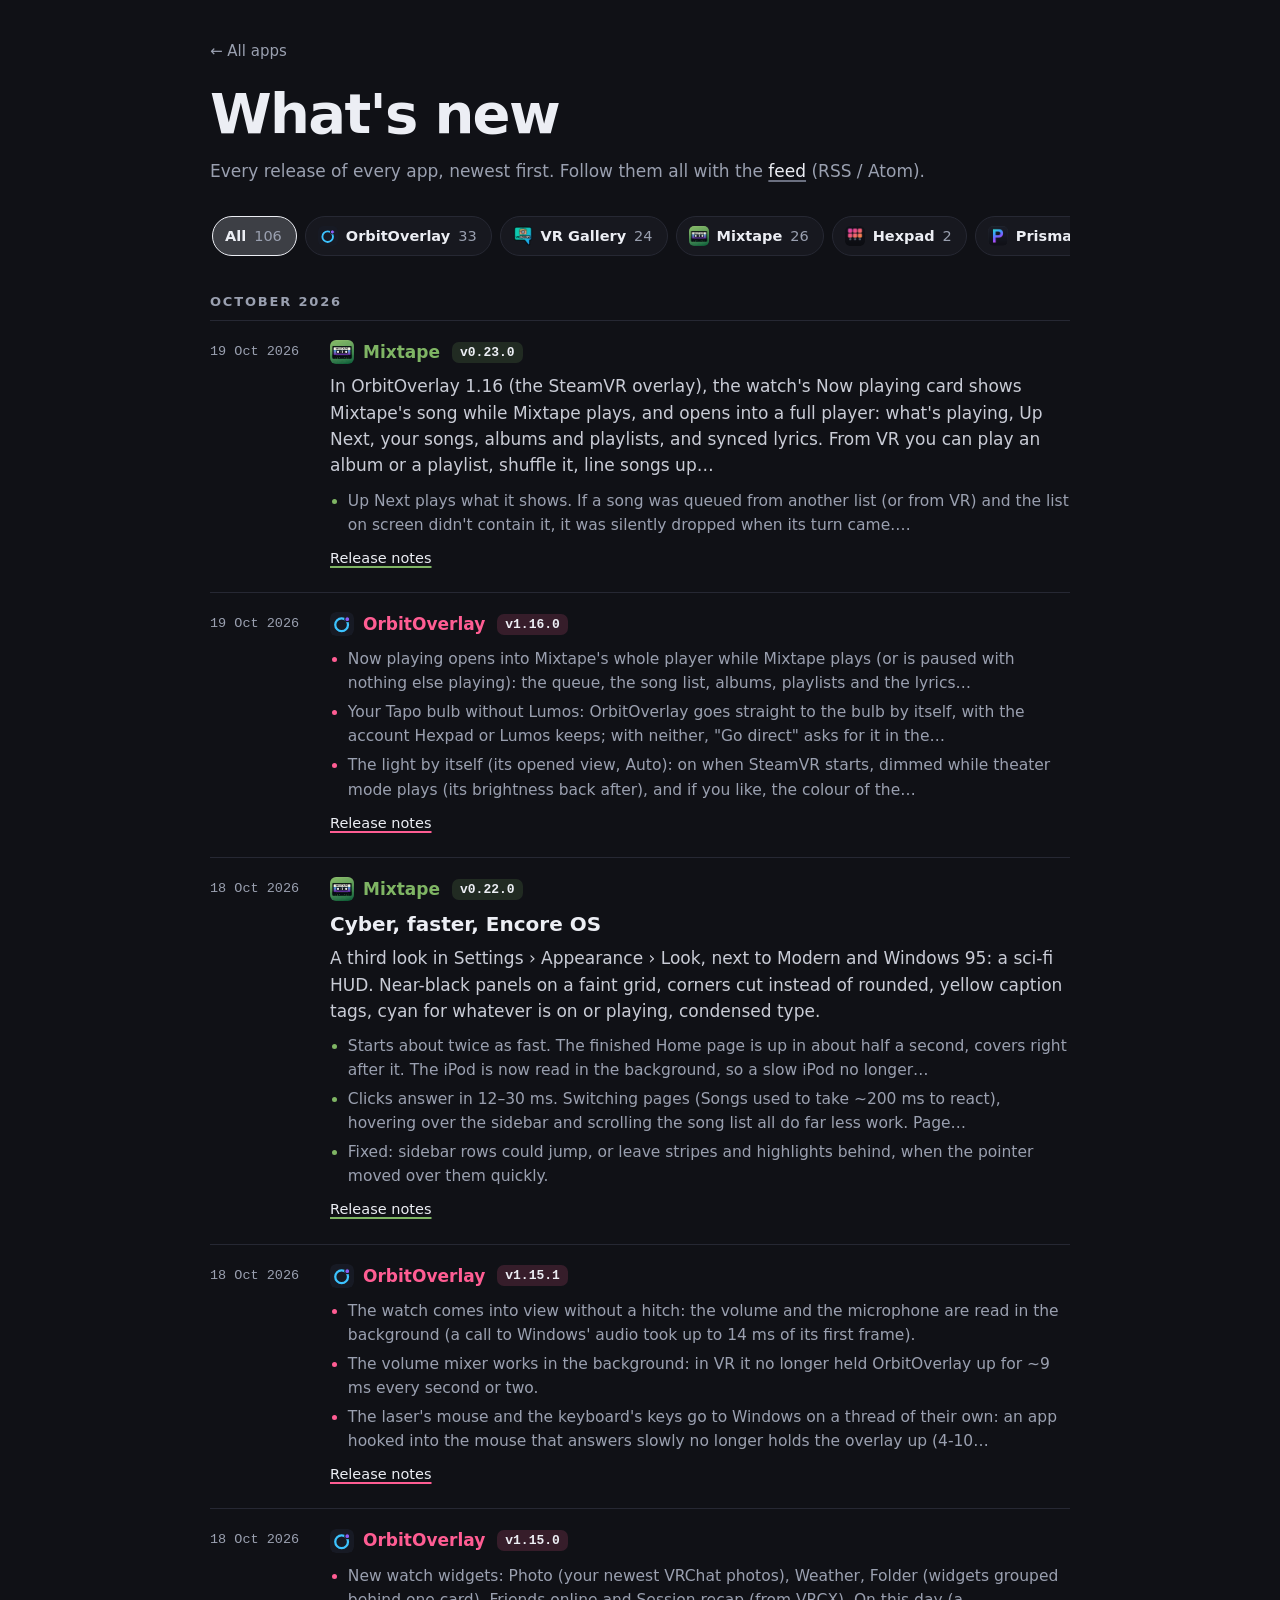
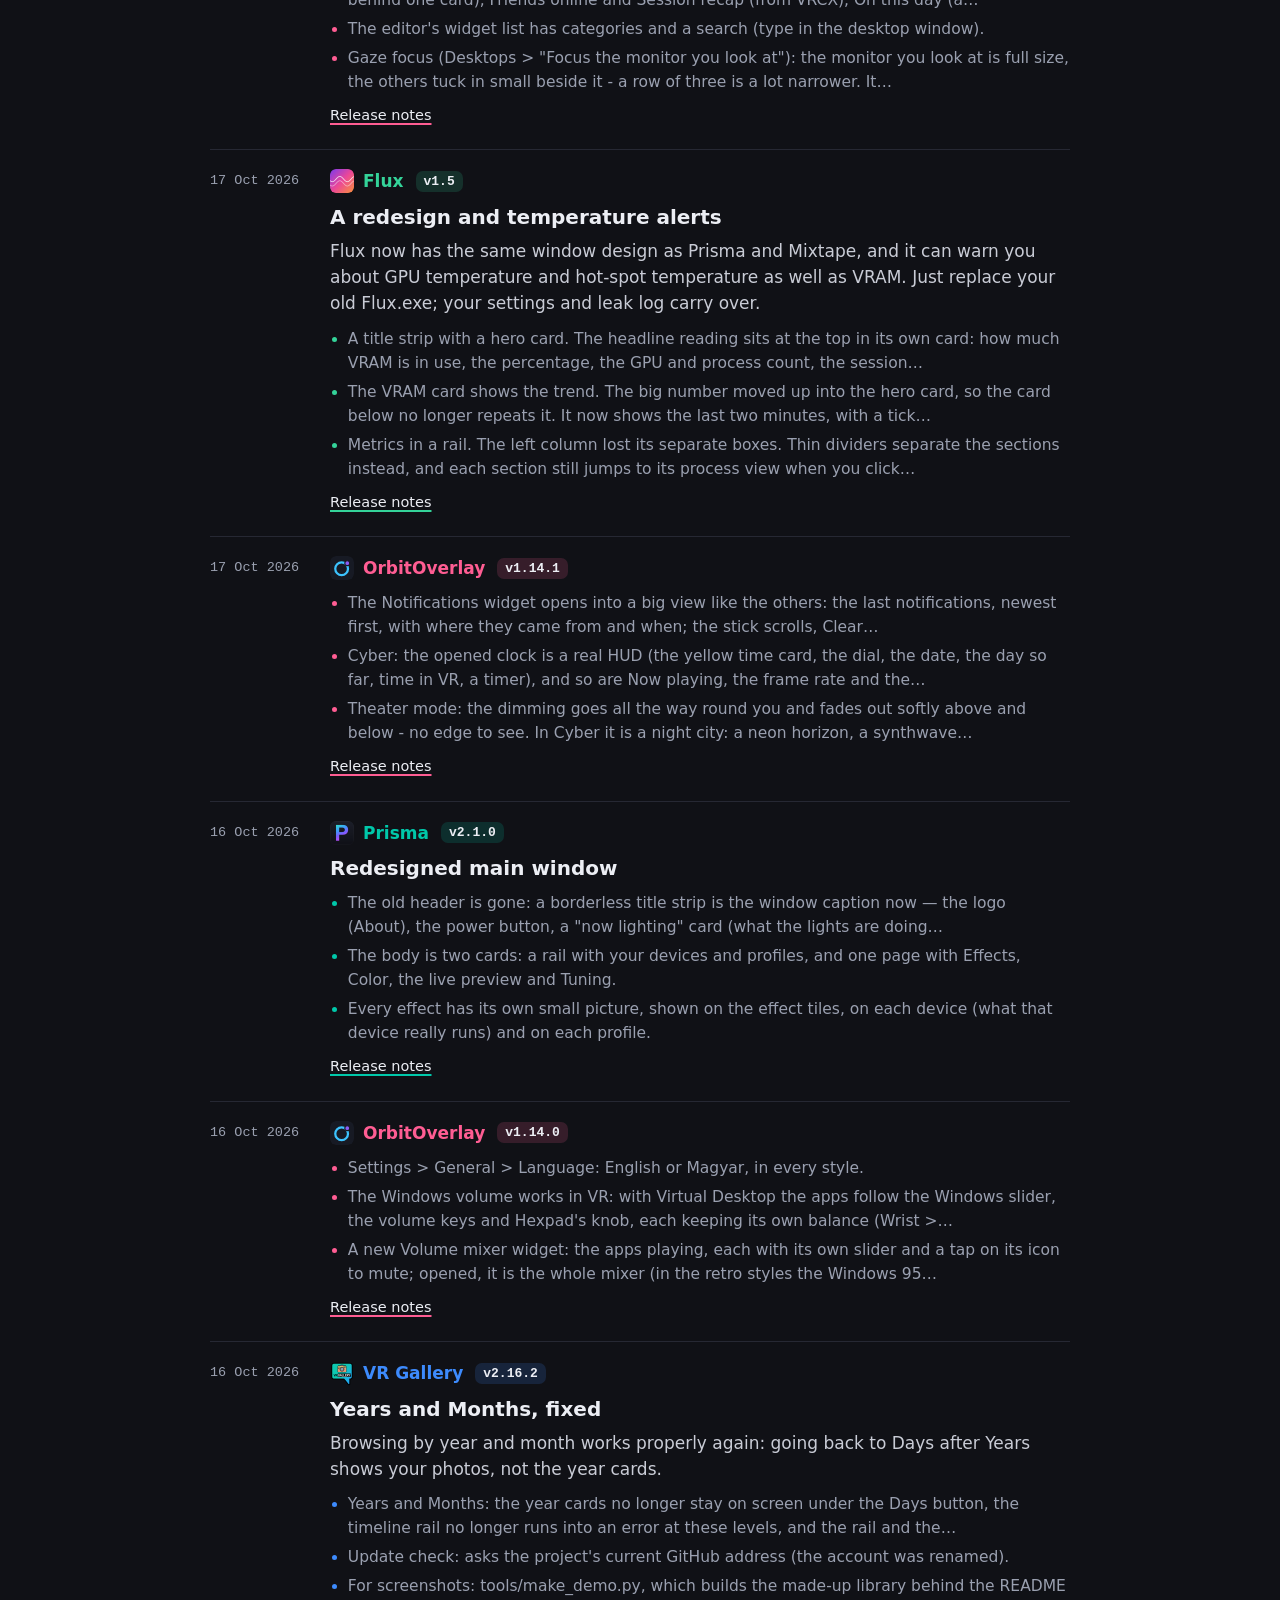
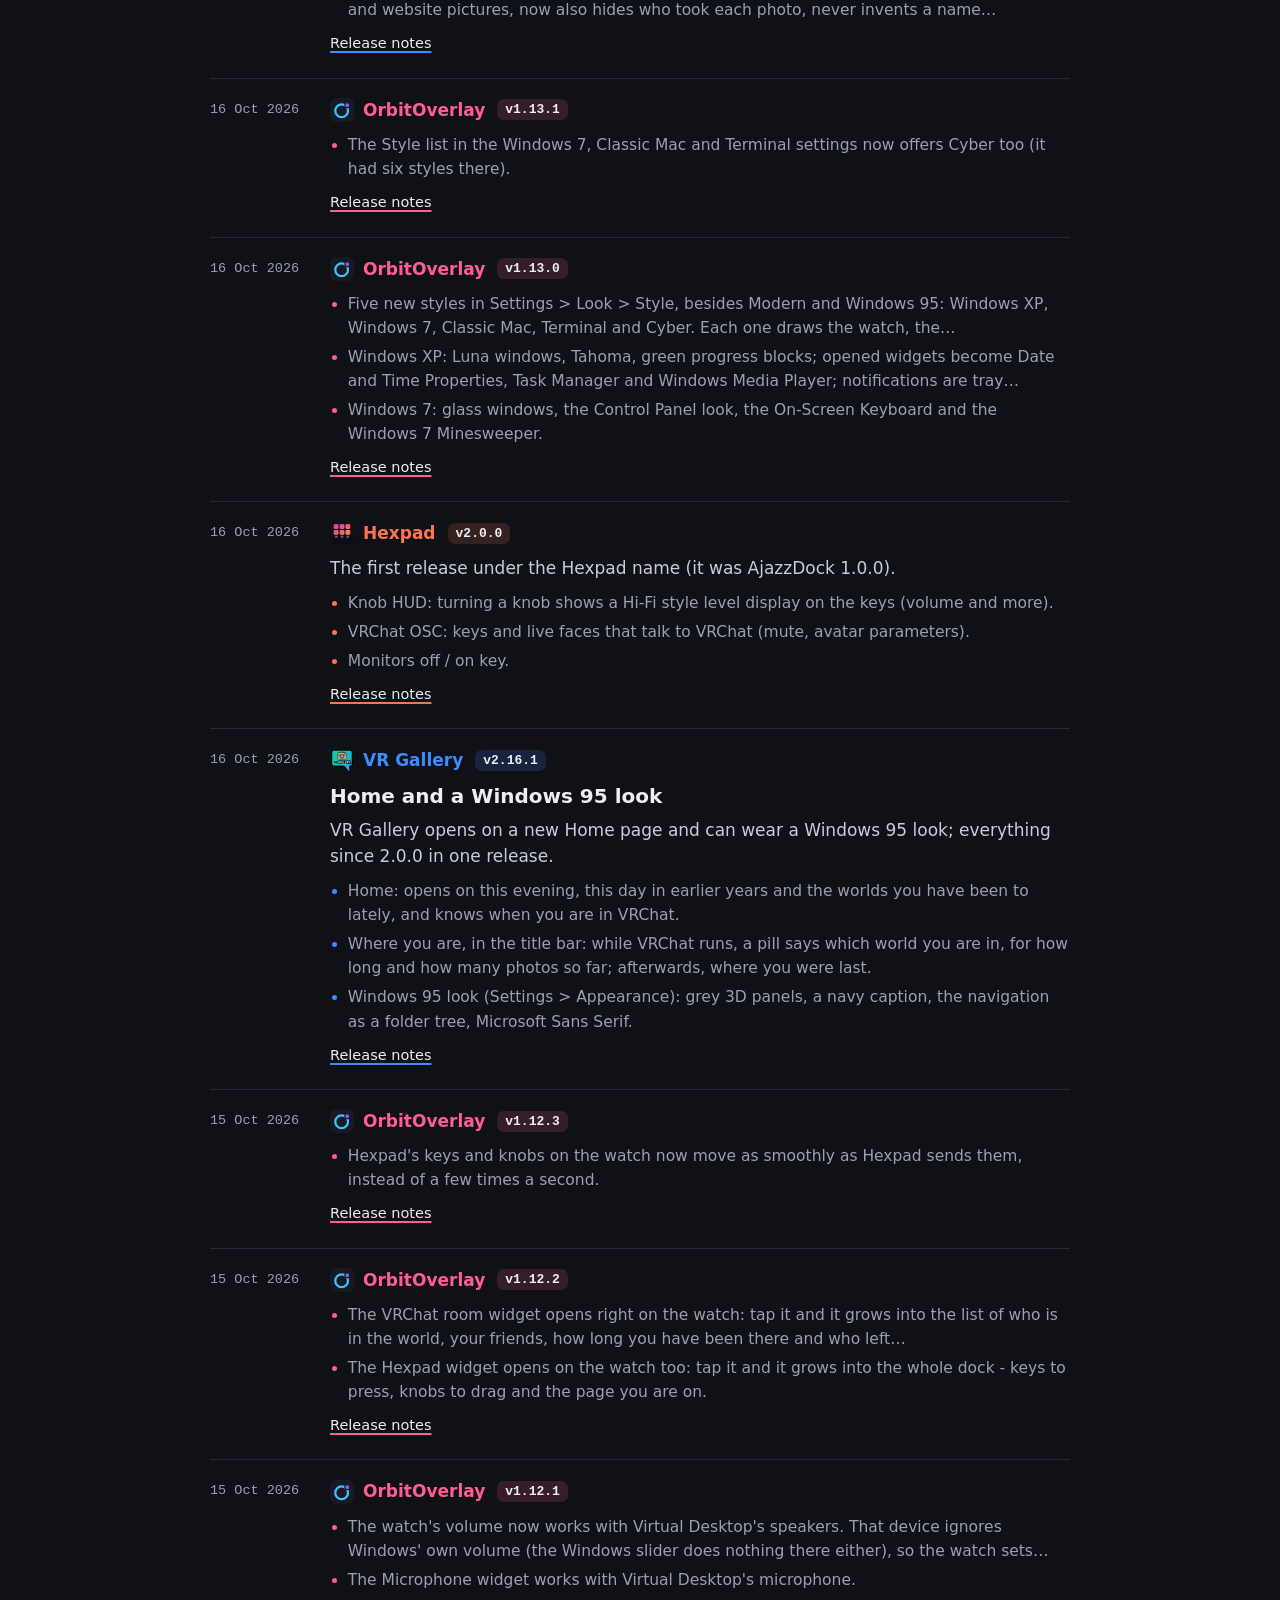
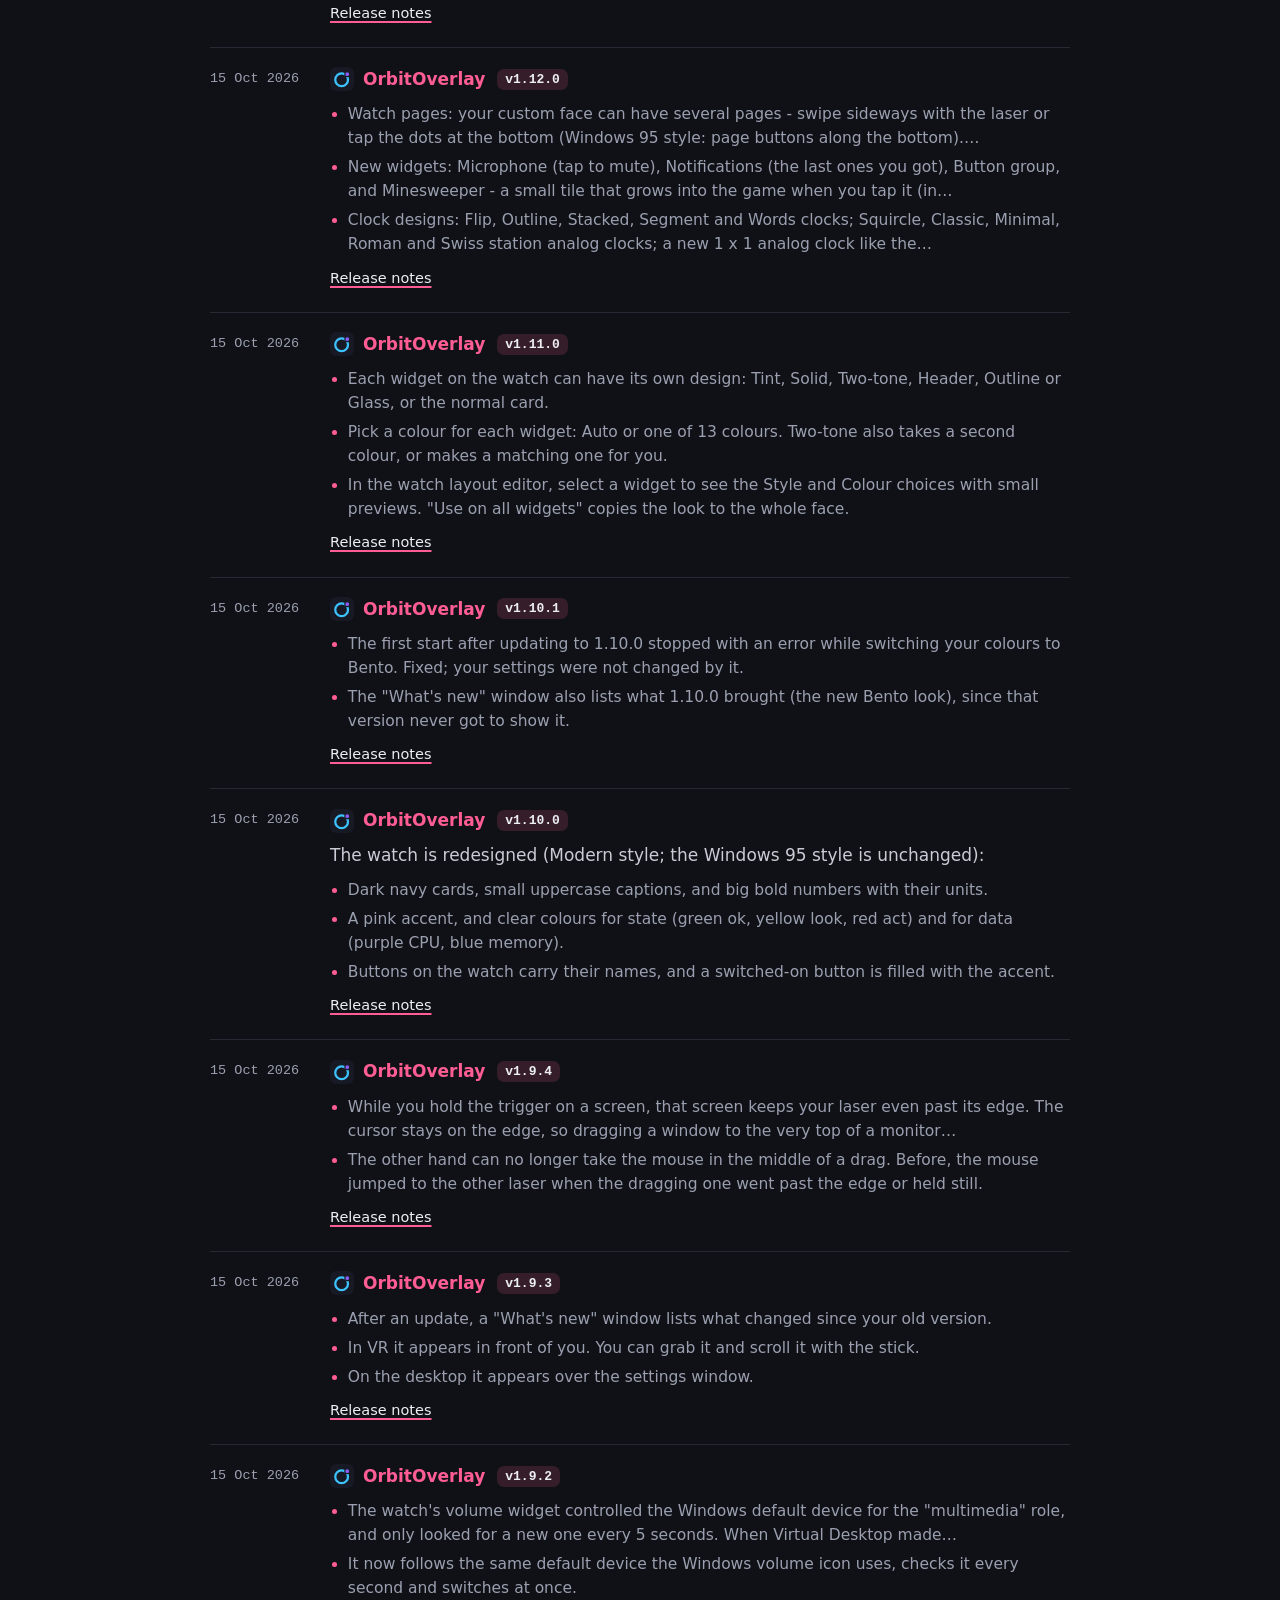
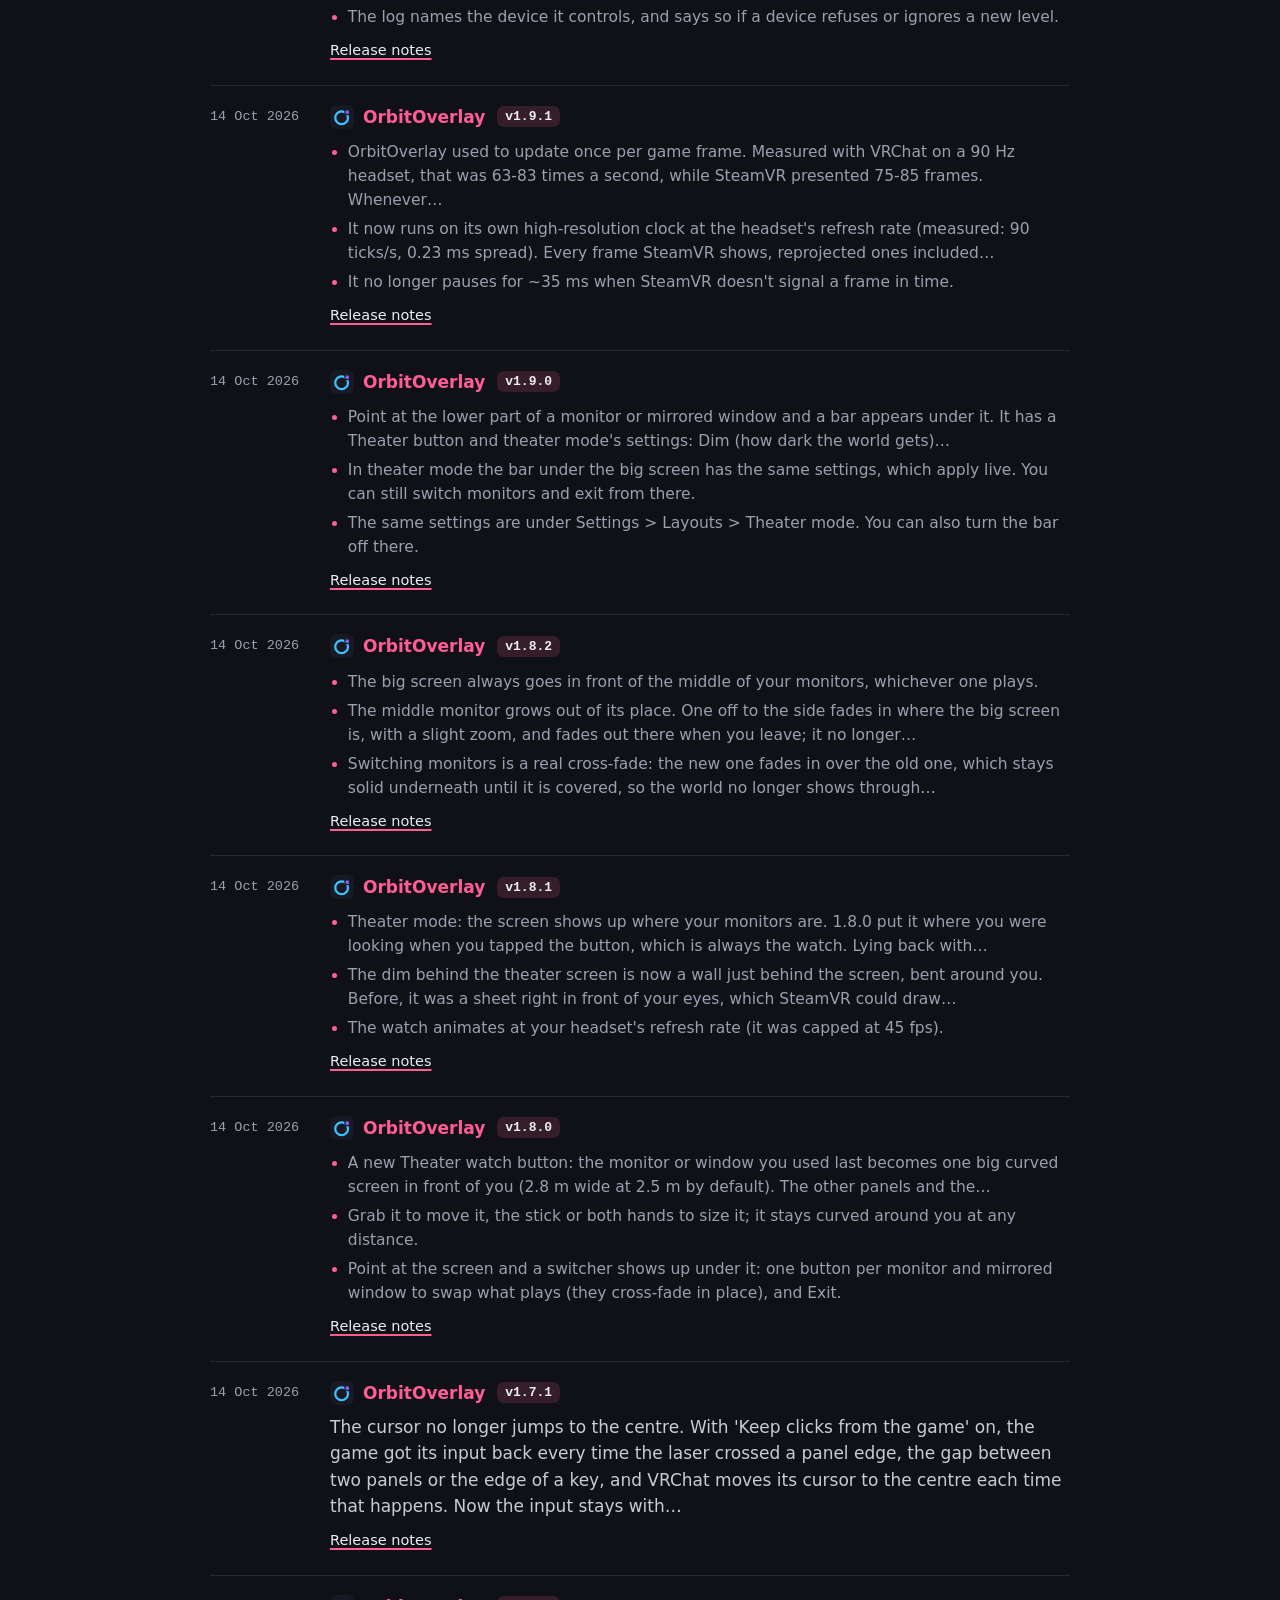
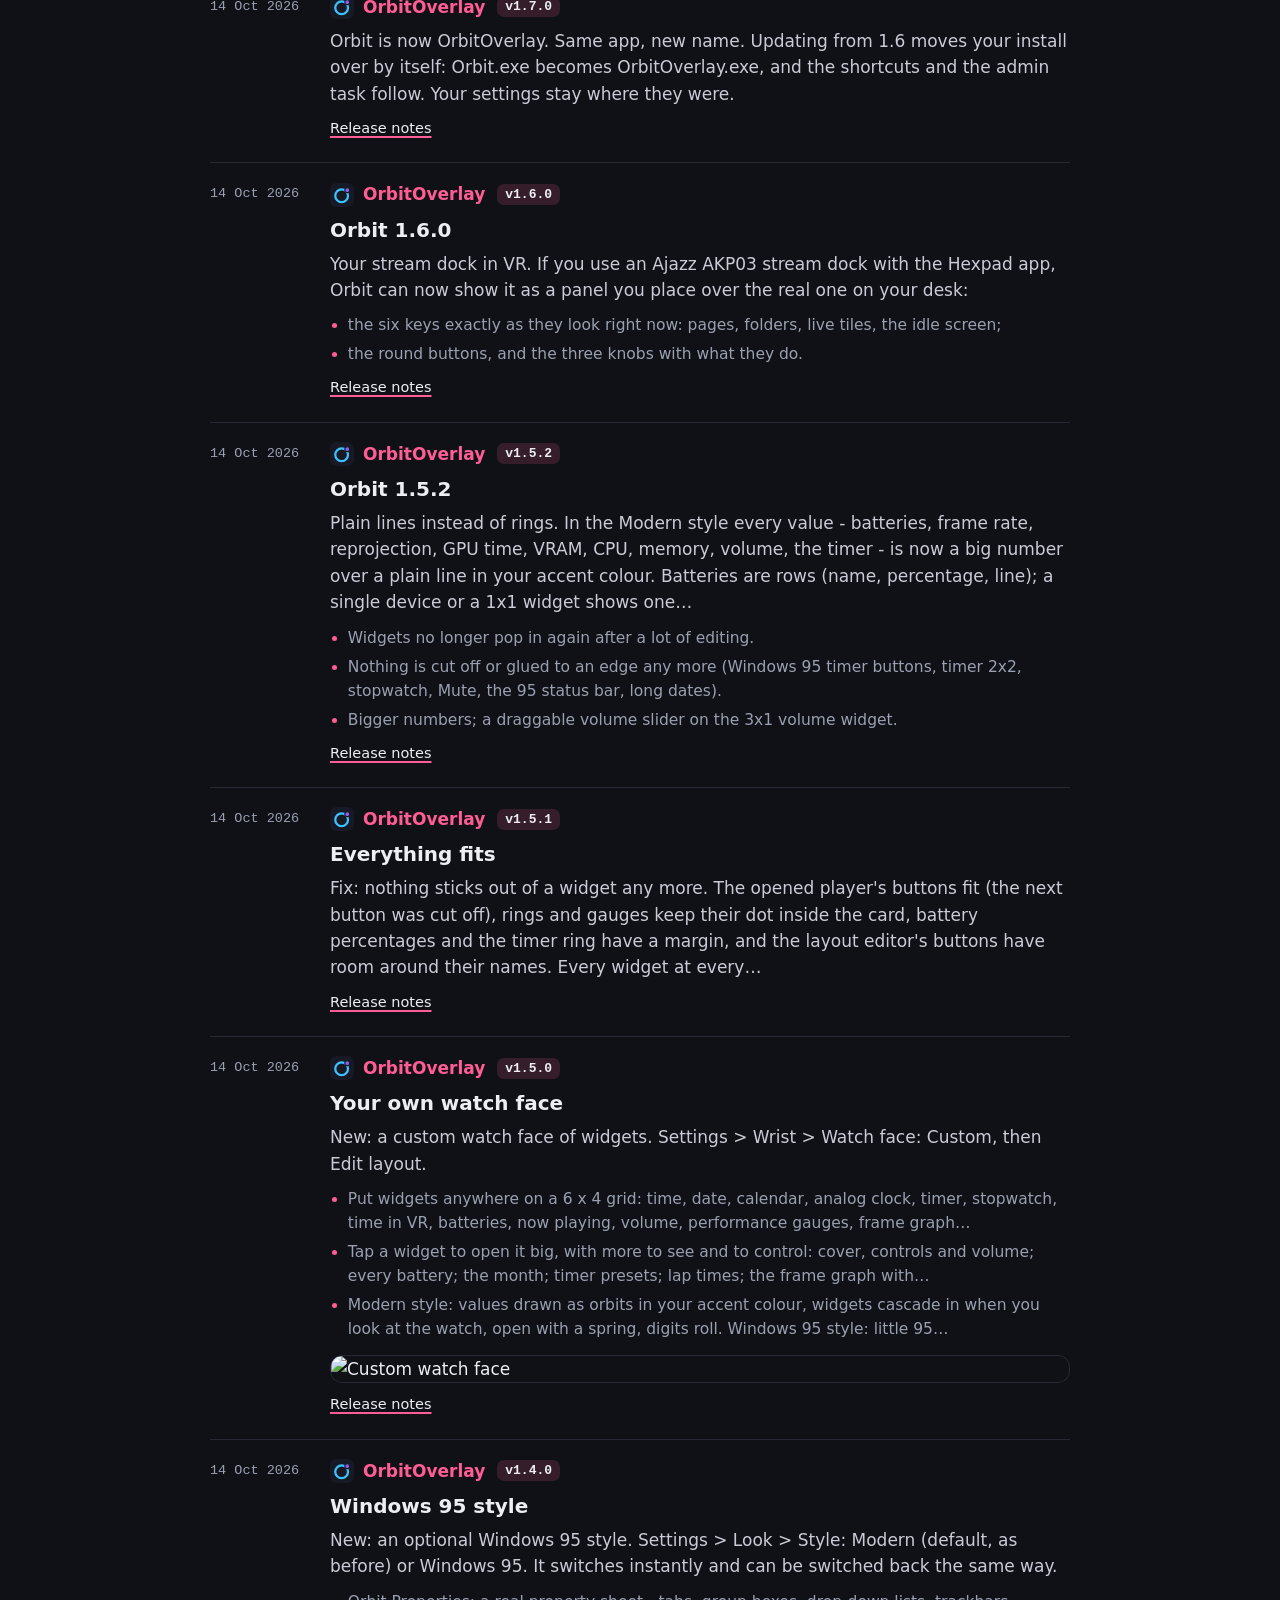
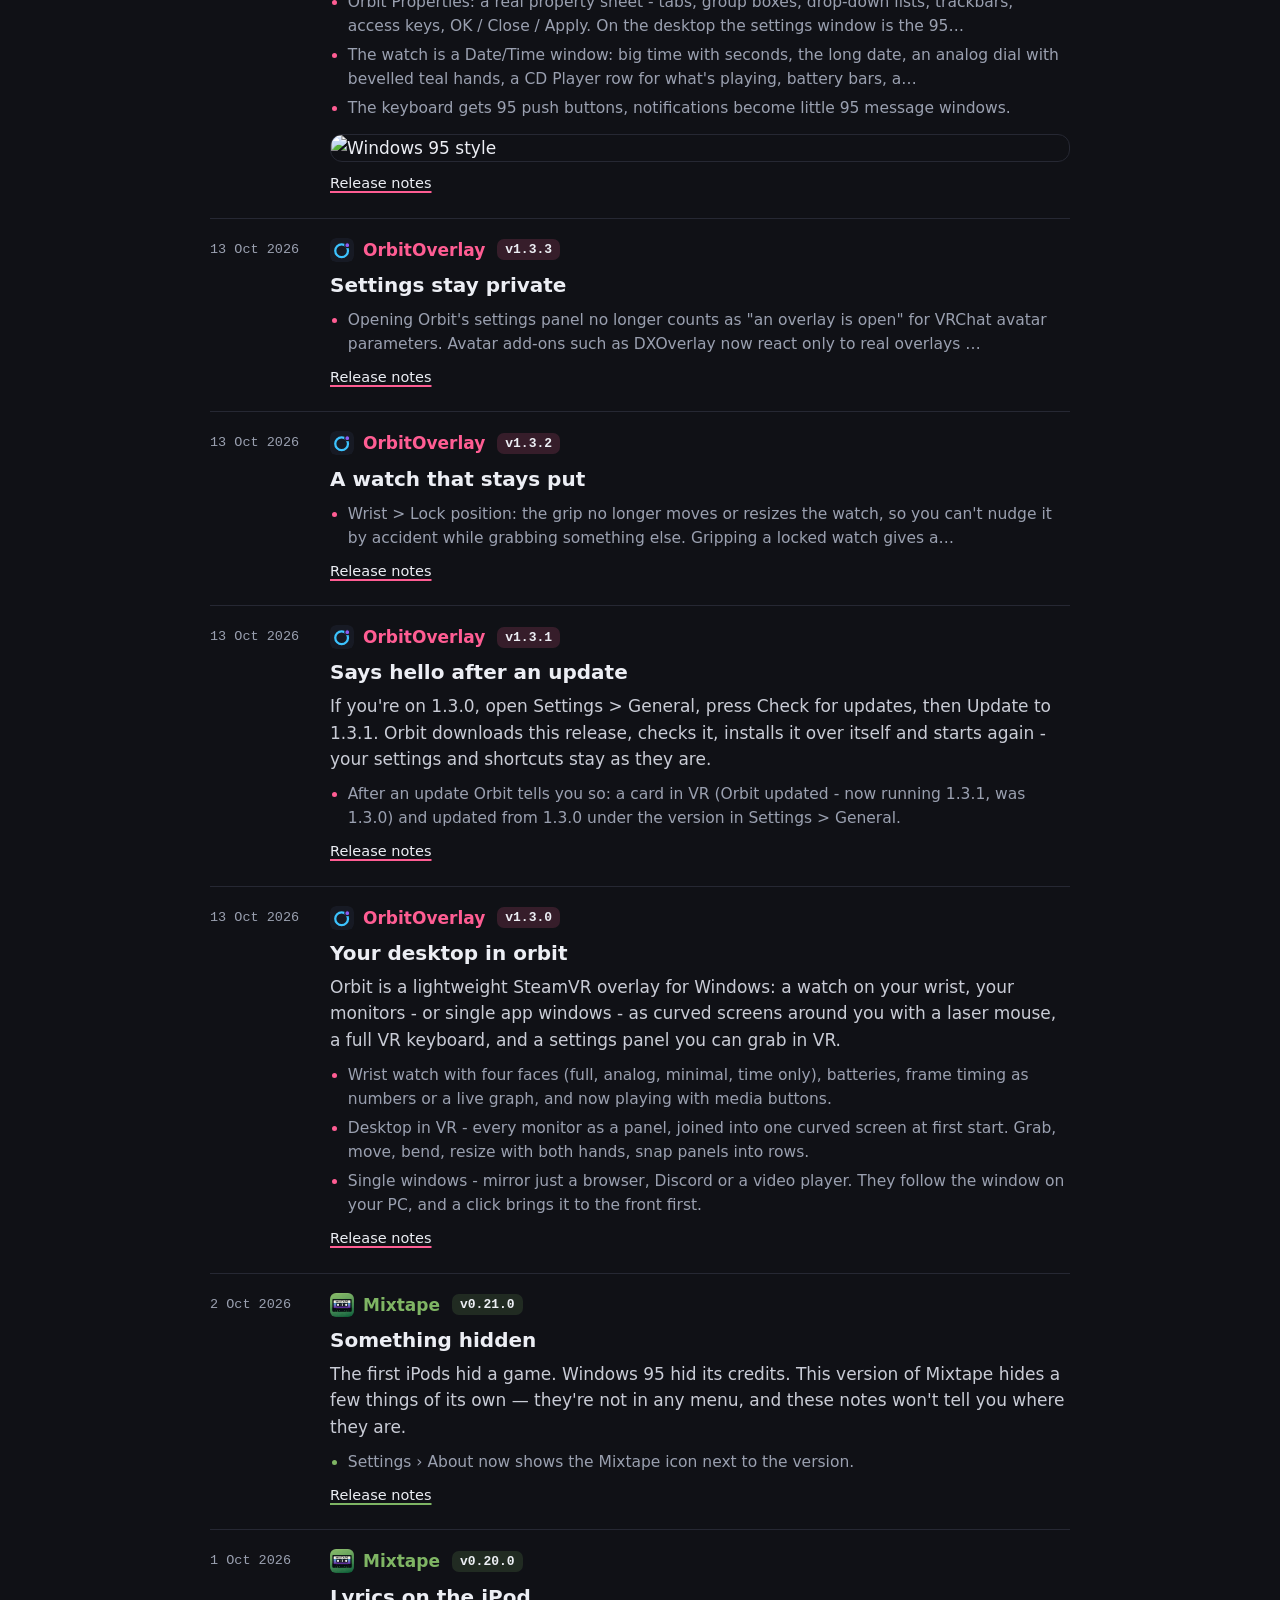
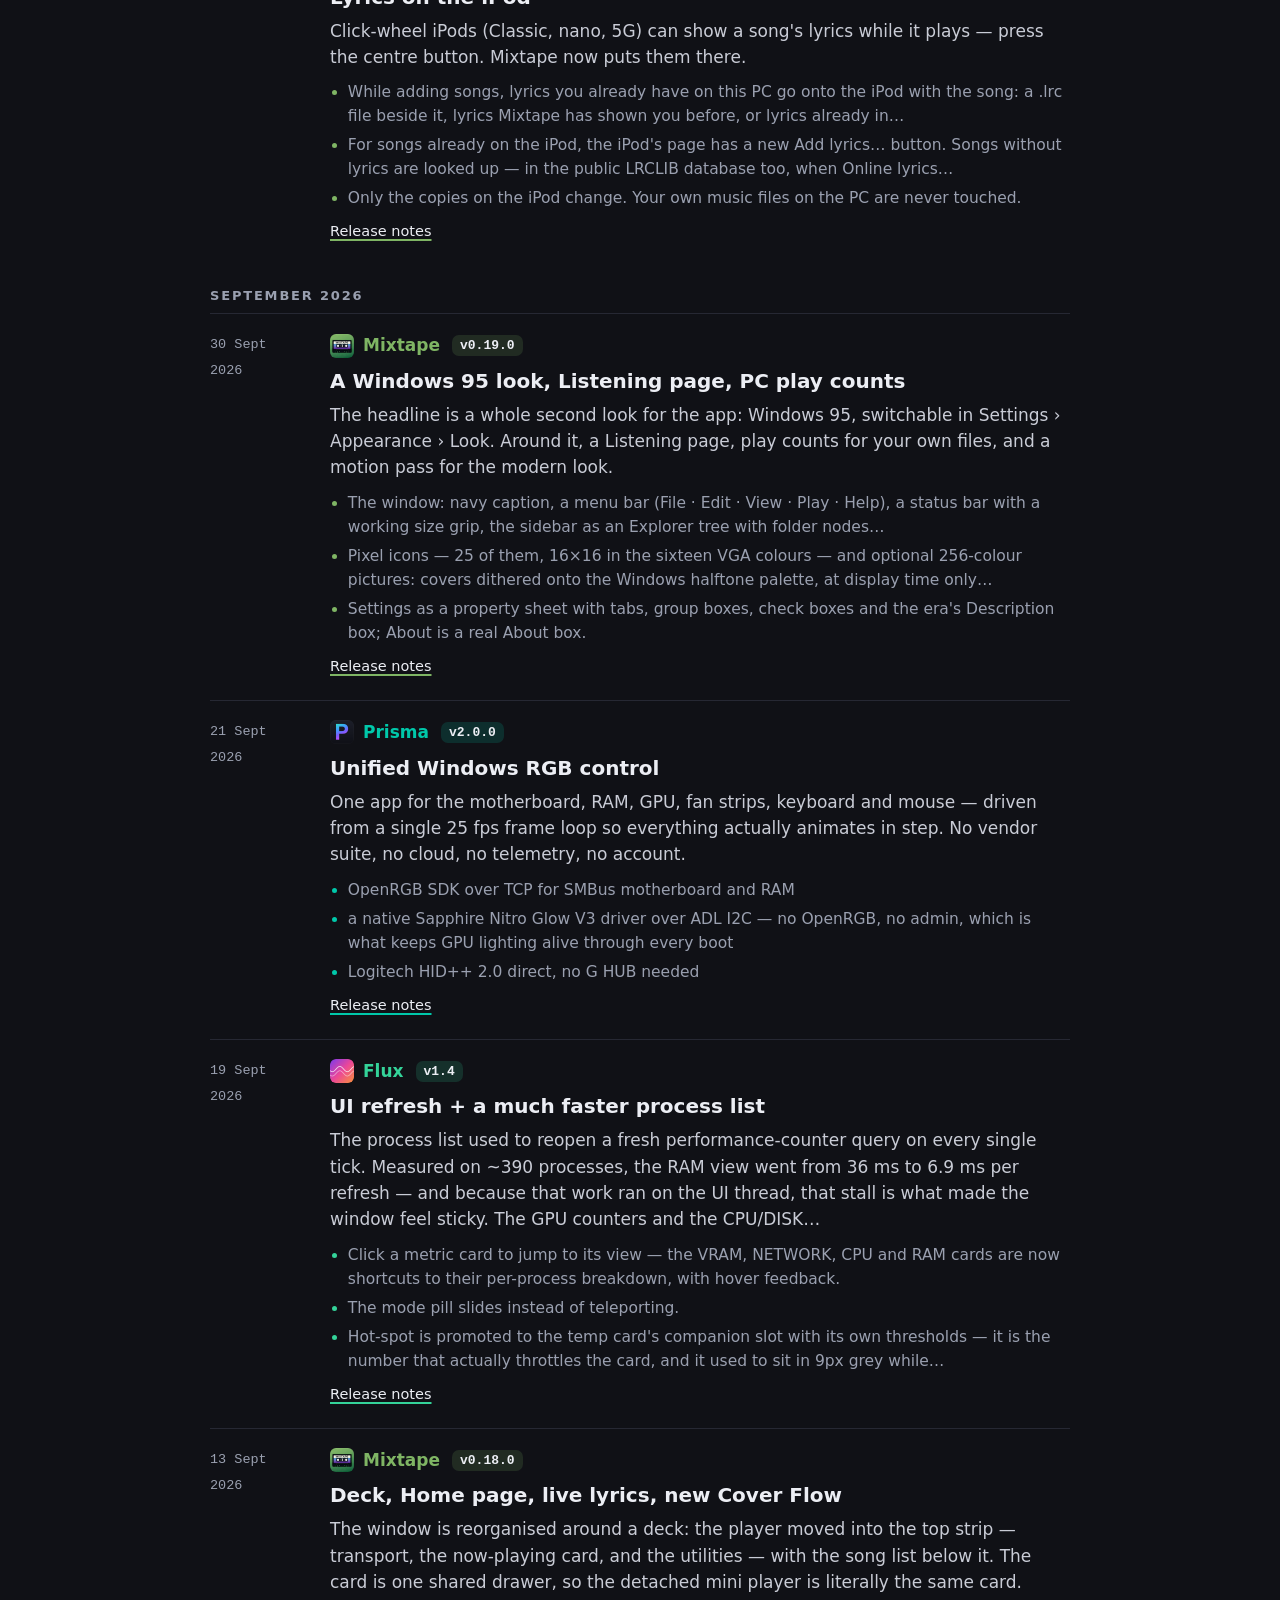
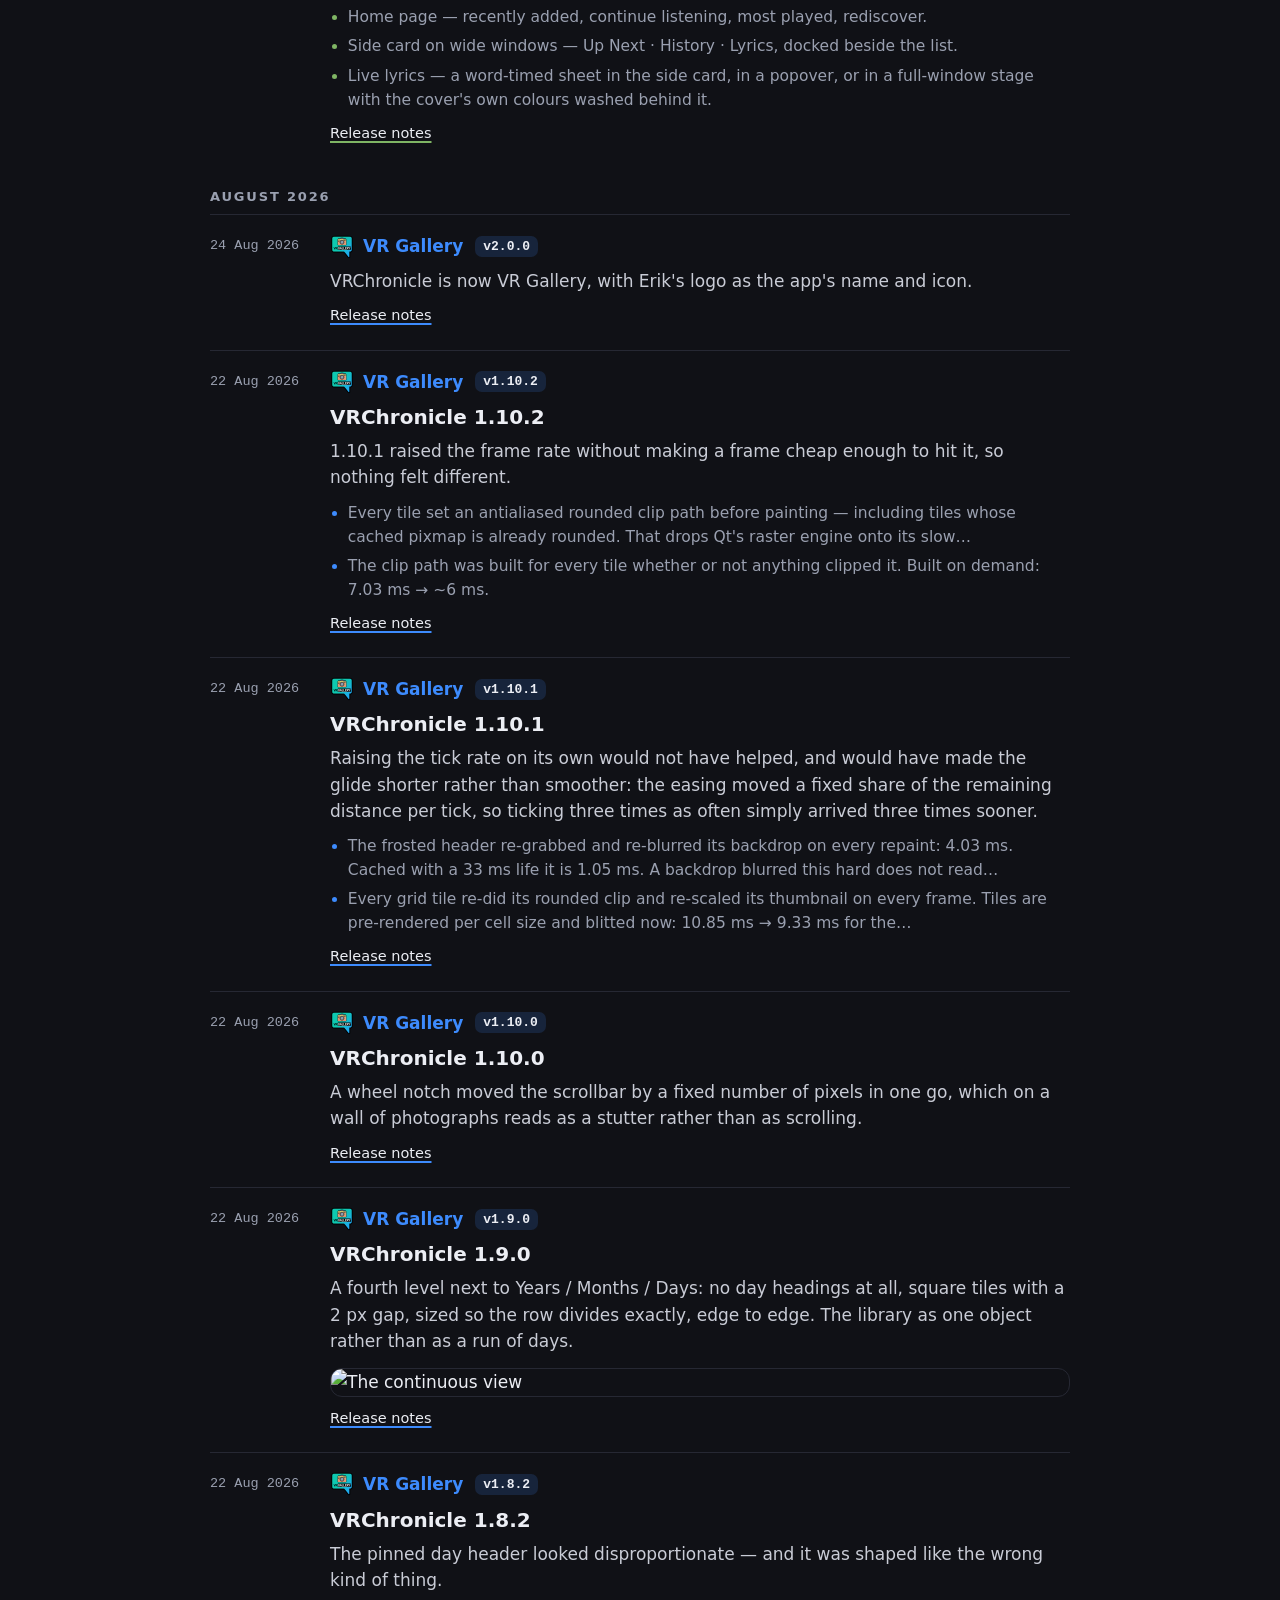
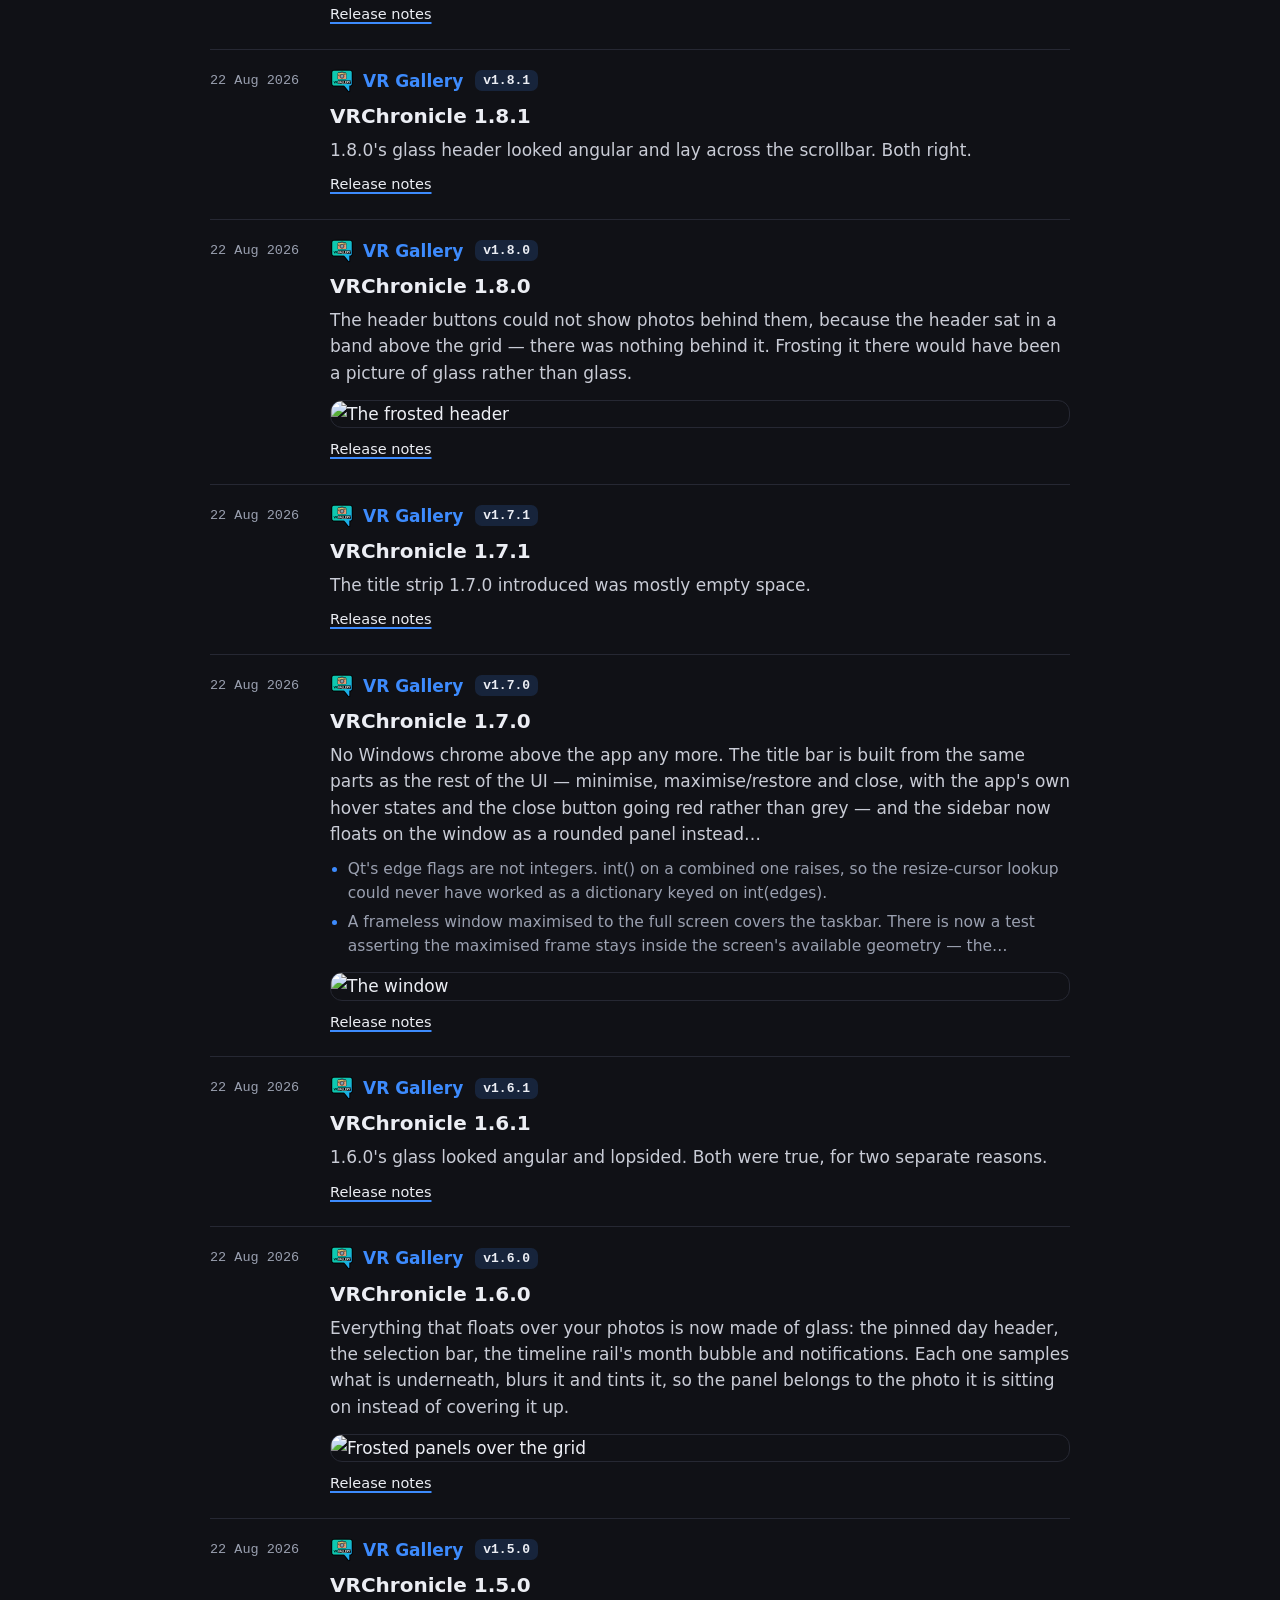
==== news.html @ a97c2e7c "What's new: the latest releases" ====
<!doctype html>
<html lang="en">
<head>
<meta charset="utf-8">
<meta name="viewport" content="width=device-width, initial-scale=1">
<title>What's new · Erik1028's apps</title>
<meta name="description" content="Every release of OrbitOverlay, VR Gallery, Mixtape, Hexpad, Prisma, Flux and Focal, newest first.">
<link rel="canonical" href="https://erik1028.github.io/news.html">
<link rel="alternate" type="application/atom+xml" title="Erik1028's apps: new releases" href="feed.xml">
<meta property="og:type" content="website">
<meta property="og:site_name" content="Erik1028">
<meta property="og:title" content="What's new in Erik1028's apps">
<meta property="og:description" content="Every release of every app, newest first.">
<meta property="og:image" content="https://erik1028.github.io/og.png">
<meta property="og:url" content="https://erik1028.github.io/news.html">
<meta name="twitter:card" content="summary_large_image">
<meta name="theme-color" content="#101116">
<link rel="icon" href="img/orbitoverlay.svg" type="image/svg+xml">
<style>
/* What's new: made by tools/news.py from the apps' GitHub releases (edit the template there, not this file).
   The hub's quiet page; each release in its own app's accent. */
:root{
  color-scheme:dark;
  --bg:#101116; --card:#17181f; --line:#262833; --text:#eceef4; --dim:#9aa0b0;
  --sans:"Segoe UI Variable Text","Segoe UI Variable","Segoe UI",system-ui,-apple-system,"Helvetica Neue",Arial,sans-serif;
  --display:"Segoe UI Variable Display","Segoe UI Variable","Segoe UI",system-ui,-apple-system,"Helvetica Neue",Arial,sans-serif;
  --mono:"Cascadia Mono",Consolas,ui-monospace,Menlo,monospace;
}
*{box-sizing:border-box}
[hidden]{display:none!important}
body{margin:0;background:var(--bg);color:var(--text);font-family:var(--sans);font-size:17px;line-height:1.55;-webkit-font-smoothing:antialiased}
main{max-width:900px;margin:0 auto;padding-block:40px 56px;padding-left:max(20px,env(safe-area-inset-left,0px));padding-right:max(20px,env(safe-area-inset-right,0px))}
a{color:var(--text);text-decoration:underline;text-decoration-color:var(--acc,#6b7080);text-decoration-thickness:2px;text-underline-offset:3px}
a:hover{color:var(--acc,#fff)}
a:focus-visible,button:focus-visible{outline:2px solid var(--acc,#fff);outline-offset:3px;border-radius:6px}
.crumb{font-size:15px}
.crumb a{color:var(--dim);text-decoration:none}
.crumb a:hover{color:var(--text)}
h1{font-family:var(--display);font-size:clamp(36px,5vw,56px);line-height:1.05;letter-spacing:-0.03em;margin:22px 0 0}
.by{color:var(--dim);margin:14px 0 0}
.chips{display:flex;gap:8px;margin:28px 0 8px;overflow-x:auto;padding:4px 2px 8px;scrollbar-width:thin}
.chips button{flex:none;display:inline-flex;align-items:center;gap:8px;font:600 14.5px/1 var(--sans);color:var(--text);background:var(--card);border:1px solid var(--line);
  border-radius:999px;padding:0 14px 0 12px;min-height:40px;cursor:pointer;transition:border-color .2s,background .2s}
.chips button img{width:20px;height:20px;border-radius:5px}
.chips button span{color:var(--dim);font-weight:500;font-variant-numeric:tabular-nums}
.chips button:hover{border-color:color-mix(in srgb,var(--acc,#fff) 50%,var(--line))}
.chips button[aria-pressed="true"]{background:color-mix(in srgb,var(--acc,#eceef4) 18%,var(--card));border-color:var(--acc,#eceef4)}
.month{position:sticky;top:0;z-index:2;margin:0;padding:22px 0 10px;background:var(--bg);font:700 13px/1.2 var(--sans);letter-spacing:.14em;text-transform:uppercase;color:var(--dim)}
.entry{display:grid;grid-template-columns:96px minmax(0,1fr);gap:4px 24px;padding:18px 0 22px;border-top:1px solid var(--line)}
.entry time{font:500 13.5px/1.9 var(--mono);color:var(--dim);font-variant-numeric:tabular-nums}
.body{min-width:0}
.hd{display:flex;flex-wrap:wrap;align-items:center;gap:8px 12px}
.hd a{display:inline-flex;align-items:center;gap:9px;font-weight:700;color:var(--acc);text-decoration:none}
.hd a:hover{text-decoration:underline}
.hd img{width:24px;height:24px;border-radius:6px}
.hd code{font:600 13px/1 var(--mono);padding:4px 8px;border-radius:7px;background:color-mix(in srgb,var(--acc) 16%,transparent);color:var(--text)}
.hd .pre{font-size:13px;color:var(--dim)}
.entry h3{font-family:var(--display);font-size:20px;line-height:1.25;margin:10px 0 0;text-wrap:balance}
.entry p{margin:8px 0 0;color:#c9ccd6}
.entry ul{margin:10px 0 0;padding-left:1.15em;color:var(--dim);font-size:15.5px;display:flex;flex-direction:column;gap:5px}
.entry li::marker{color:var(--acc)}
.pic{display:block;max-width:100%;max-height:320px;width:auto;height:auto;margin-top:14px;border-radius:12px;border:1px solid var(--line)}
.more{display:inline-block;margin-top:10px;font-size:14.5px}
@media (max-width:600px){.entry{grid-template-columns:1fr}.entry time{line-height:1.4}}
.none{color:var(--dim);padding:24px 0}
footer{margin-top:40px;padding-top:20px;border-top:1px solid var(--line);color:var(--dim);font-size:14.5px}
footer p{margin:0 0 8px}
footer a{color:var(--dim)}
@media (prefers-reduced-motion:reduce){.chips button{transition:none}}
</style>
</head>
<body>
<main>
<nav class="crumb"><a href="./">← All apps</a></nav>
<h1>What's new</h1>
<p class="by">Every release of every app, newest first. Follow them all with the <a href="feed.xml">feed</a> (RSS / Atom).</p>
<div class="chips" role="group" aria-label="Show the releases of">
<button type="button" aria-pressed="true" data-app="">All <span>106</span></button>
<button type="button" aria-pressed="false" data-app="OrbitOverlay" style="--acc:#ff5d93"><img src="img/orbitoverlay.svg" width="20" height="20" alt="">OrbitOverlay <span>33</span></button>
<button type="button" aria-pressed="false" data-app="VRGallery" style="--acc:#3d8bfd"><img src="img/vrgallery.png" width="20" height="20" alt="">VR Gallery <span>24</span></button>
<button type="button" aria-pressed="false" data-app="Mixtape" style="--acc:#7fb564"><img src="img/mixtape.png" width="20" height="20" alt="">Mixtape <span>26</span></button>
<button type="button" aria-pressed="false" data-app="ajazz-dock" style="--acc:#f8764f"><img src="img/hexpad.png" width="20" height="20" alt="">Hexpad <span>2</span></button>
<button type="button" aria-pressed="false" data-app="Prisma" style="--acc:#00c8aa"><img src="img/prisma.png" width="20" height="20" alt="">Prisma <span>2</span></button>
<button type="button" aria-pressed="false" data-app="Flux" style="--acc:#34d399"><img src="img/flux.png" width="20" height="20" alt="">Flux <span>7</span></button>
<button type="button" aria-pressed="false" data-app="focal" style="--acc:#4fd2f0"><img src="img/focal.png" width="20" height="20" alt="">Focal <span>12</span></button>
</div>
<div id="list">
<h2 class="month">October 2026</h2>
<article class="entry" data-app="Mixtape" style="--acc:#7fb564"><time datetime="2026-10-19">19 Oct 2026</time><div class="body"><div class="hd"><a href="Mixtape/"><img src="img/mixtape.png" width="24" height="24" alt="">Mixtape</a><code>v0.23.0</code></div><p>In OrbitOverlay 1.16 (the SteamVR overlay), the watch&#x27;s Now playing card shows Mixtape&#x27;s song while Mixtape plays, and opens into a full player: what&#x27;s playing, Up Next, your songs, albums and playlists, and synced lyrics. From VR you can play an album or a playlist, shuffle it, line songs up…</p><ul><li>Up Next plays what it shows. If a song was queued from another list (or from VR) and the list on screen didn&#x27;t contain it, it was silently dropped when its turn came.…</li></ul><a class="more" href="https://github.com/Erik1028/Mixtape/releases/tag/v0.23.0">Release notes</a></div></article>
<article class="entry" data-app="OrbitOverlay" style="--acc:#ff5d93"><time datetime="2026-10-19">19 Oct 2026</time><div class="body"><div class="hd"><a href="OrbitOverlay/"><img src="img/orbitoverlay.svg" width="24" height="24" alt="">OrbitOverlay</a><code>v1.16.0</code></div><ul><li>Now playing opens into Mixtape&#x27;s whole player while Mixtape plays (or is paused with nothing else playing): the queue, the song list, albums, playlists and the lyrics…</li><li>Your Tapo bulb without Lumos: OrbitOverlay goes straight to the bulb by itself, with the account Hexpad or Lumos keeps; with neither, &quot;Go direct&quot; asks for it in the…</li><li>The light by itself (its opened view, Auto): on when SteamVR starts, dimmed while theater mode plays (its brightness back after), and if you like, the colour of the…</li></ul><a class="more" href="https://github.com/Erik1028/OrbitOverlay/releases/tag/v1.16.0">Release notes</a></div></article>
<article class="entry" data-app="Mixtape" style="--acc:#7fb564"><time datetime="2026-10-18">18 Oct 2026</time><div class="body"><div class="hd"><a href="Mixtape/"><img src="img/mixtape.png" width="24" height="24" alt="">Mixtape</a><code>v0.22.0</code></div><h3>Cyber, faster, Encore OS</h3><p>A third look in Settings › Appearance › Look, next to Modern and Windows 95: a sci-fi HUD. Near-black panels on a faint grid, corners cut instead of rounded, yellow caption tags, cyan for whatever is on or playing, condensed type.</p><ul><li>Starts about twice as fast. The finished Home page is up in about half a second, covers right after it. The iPod is now read in the background, so a slow iPod no longer…</li><li>Clicks answer in 12–30 ms. Switching pages (Songs used to take ~200 ms to react), hovering over the sidebar and scrolling the song list all do far less work. Page…</li><li>Fixed: sidebar rows could jump, or leave stripes and highlights behind, when the pointer moved over them quickly.</li></ul><a class="more" href="https://github.com/Erik1028/Mixtape/releases/tag/v0.22.0">Release notes</a></div></article>
<article class="entry" data-app="OrbitOverlay" style="--acc:#ff5d93"><time datetime="2026-10-18">18 Oct 2026</time><div class="body"><div class="hd"><a href="OrbitOverlay/"><img src="img/orbitoverlay.svg" width="24" height="24" alt="">OrbitOverlay</a><code>v1.15.1</code></div><ul><li>The watch comes into view without a hitch: the volume and the microphone are read in the background (a call to Windows&#x27; audio took up to 14 ms of its first frame).</li><li>The volume mixer works in the background: in VR it no longer held OrbitOverlay up for ~9 ms every second or two.</li><li>The laser&#x27;s mouse and the keyboard&#x27;s keys go to Windows on a thread of their own: an app hooked into the mouse that answers slowly no longer holds the overlay up (4-10…</li></ul><a class="more" href="https://github.com/Erik1028/OrbitOverlay/releases/tag/v1.15.1">Release notes</a></div></article>
<article class="entry" data-app="OrbitOverlay" style="--acc:#ff5d93"><time datetime="2026-10-18">18 Oct 2026</time><div class="body"><div class="hd"><a href="OrbitOverlay/"><img src="img/orbitoverlay.svg" width="24" height="24" alt="">OrbitOverlay</a><code>v1.15.0</code></div><ul><li>New watch widgets: Photo (your newest VRChat photos), Weather, Folder (widgets grouped behind one card), Friends online and Session recap (from VRCX), On this day (a…</li><li>The editor&#x27;s widget list has categories and a search (type in the desktop window).</li><li>Gaze focus (Desktops &gt; &quot;Focus the monitor you look at&quot;): the monitor you look at is full size, the others tuck in small beside it - a row of three is a lot narrower. It…</li></ul><a class="more" href="https://github.com/Erik1028/OrbitOverlay/releases/tag/v1.15.0">Release notes</a></div></article>
<article class="entry" data-app="Flux" style="--acc:#34d399"><time datetime="2026-10-17">17 Oct 2026</time><div class="body"><div class="hd"><a href="Flux/"><img src="img/flux.png" width="24" height="24" alt="">Flux</a><code>v1.5</code></div><h3>A redesign and temperature alerts</h3><p>Flux now has the same window design as Prisma and Mixtape, and it can warn you about GPU temperature and hot-spot temperature as well as VRAM. Just replace your old Flux.exe; your settings and leak log carry over.</p><ul><li>A title strip with a hero card. The headline reading sits at the top in its own card: how much VRAM is in use, the percentage, the GPU and process count, the session…</li><li>The VRAM card shows the trend. The big number moved up into the hero card, so the card below no longer repeats it. It now shows the last two minutes, with a tick…</li><li>Metrics in a rail. The left column lost its separate boxes. Thin dividers separate the sections instead, and each section still jumps to its process view when you click…</li></ul><a class="more" href="https://github.com/Erik1028/Flux/releases/tag/v1.5">Release notes</a></div></article>
<article class="entry" data-app="OrbitOverlay" style="--acc:#ff5d93"><time datetime="2026-10-17">17 Oct 2026</time><div class="body"><div class="hd"><a href="OrbitOverlay/"><img src="img/orbitoverlay.svg" width="24" height="24" alt="">OrbitOverlay</a><code>v1.14.1</code></div><ul><li>The Notifications widget opens into a big view like the others: the last notifications, newest first, with where they came from and when; the stick scrolls, Clear…</li><li>Cyber: the opened clock is a real HUD (the yellow time card, the dial, the date, the day so far, time in VR, a timer), and so are Now playing, the frame rate and the…</li><li>Theater mode: the dimming goes all the way round you and fades out softly above and below - no edge to see. In Cyber it is a night city: a neon horizon, a synthwave…</li></ul><a class="more" href="https://github.com/Erik1028/OrbitOverlay/releases/tag/v1.14.1">Release notes</a></div></article>
<article class="entry" data-app="Prisma" style="--acc:#00c8aa"><time datetime="2026-10-16">16 Oct 2026</time><div class="body"><div class="hd"><a href="Prisma/"><img src="img/prisma.png" width="24" height="24" alt="">Prisma</a><code>v2.1.0</code></div><h3>Redesigned main window</h3><ul><li>The old header is gone: a borderless title strip is the window caption now — the logo (About), the power button, a &quot;now lighting&quot; card (what the lights are doing…</li><li>The body is two cards: a rail with your devices and profiles, and one page with Effects, Color, the live preview and Tuning.</li><li>Every effect has its own small picture, shown on the effect tiles, on each device (what that device really runs) and on each profile.</li></ul><a class="more" href="https://github.com/Erik1028/Prisma/releases/tag/v2.1.0">Release notes</a></div></article>
<article class="entry" data-app="OrbitOverlay" style="--acc:#ff5d93"><time datetime="2026-10-16">16 Oct 2026</time><div class="body"><div class="hd"><a href="OrbitOverlay/"><img src="img/orbitoverlay.svg" width="24" height="24" alt="">OrbitOverlay</a><code>v1.14.0</code></div><ul><li>Settings &gt; General &gt; Language: English or Magyar, in every style.</li><li>The Windows volume works in VR: with Virtual Desktop the apps follow the Windows slider, the volume keys and Hexpad&#x27;s knob, each keeping its own balance (Wrist &gt;…</li><li>A new Volume mixer widget: the apps playing, each with its own slider and a tap on its icon to mute; opened, it is the whole mixer (in the retro styles the Windows 95…</li></ul><a class="more" href="https://github.com/Erik1028/OrbitOverlay/releases/tag/v1.14.0">Release notes</a></div></article>
<article class="entry" data-app="VRGallery" style="--acc:#3d8bfd"><time datetime="2026-10-16">16 Oct 2026</time><div class="body"><div class="hd"><a href="VRGallery/"><img src="img/vrgallery.png" width="24" height="24" alt="">VR Gallery</a><code>v2.16.2</code></div><h3>Years and Months, fixed</h3><p>Browsing by year and month works properly again: going back to Days after Years shows your photos, not the year cards.</p><ul><li>Years and Months: the year cards no longer stay on screen under the Days button, the timeline rail no longer runs into an error at these levels, and the rail and the…</li><li>Update check: asks the project&#x27;s current GitHub address (the account was renamed).</li><li>For screenshots: tools/make_demo.py, which builds the made-up library behind the README and website pictures, now also hides who took each photo, never invents a name…</li></ul><a class="more" href="https://github.com/Erik1028/VRGallery/releases/tag/v2.16.2">Release notes</a></div></article>
<article class="entry" data-app="OrbitOverlay" style="--acc:#ff5d93"><time datetime="2026-10-16">16 Oct 2026</time><div class="body"><div class="hd"><a href="OrbitOverlay/"><img src="img/orbitoverlay.svg" width="24" height="24" alt="">OrbitOverlay</a><code>v1.13.1</code></div><ul><li>The Style list in the Windows 7, Classic Mac and Terminal settings now offers Cyber too (it had six styles there).</li></ul><a class="more" href="https://github.com/Erik1028/OrbitOverlay/releases/tag/v1.13.1">Release notes</a></div></article>
<article class="entry" data-app="OrbitOverlay" style="--acc:#ff5d93"><time datetime="2026-10-16">16 Oct 2026</time><div class="body"><div class="hd"><a href="OrbitOverlay/"><img src="img/orbitoverlay.svg" width="24" height="24" alt="">OrbitOverlay</a><code>v1.13.0</code></div><ul><li>Five new styles in Settings &gt; Look &gt; Style, besides Modern and Windows 95: Windows XP, Windows 7, Classic Mac, Terminal and Cyber. Each one draws the watch, the…</li><li>Windows XP: Luna windows, Tahoma, green progress blocks; opened widgets become Date and Time Properties, Task Manager and Windows Media Player; notifications are tray…</li><li>Windows 7: glass windows, the Control Panel look, the On-Screen Keyboard and the Windows 7 Minesweeper.</li></ul><a class="more" href="https://github.com/Erik1028/OrbitOverlay/releases/tag/v1.13.0">Release notes</a></div></article>
<article class="entry" data-app="ajazz-dock" style="--acc:#f8764f"><time datetime="2026-10-16">16 Oct 2026</time><div class="body"><div class="hd"><a href="ajazz-dock/"><img src="img/hexpad.png" width="24" height="24" alt="">Hexpad</a><code>v2.0.0</code></div><p>The first release under the Hexpad name (it was AjazzDock 1.0.0).</p><ul><li>Knob HUD: turning a knob shows a Hi-Fi style level display on the keys (volume and more).</li><li>VRChat OSC: keys and live faces that talk to VRChat (mute, avatar parameters).</li><li>Monitors off / on key.</li></ul><a class="more" href="https://github.com/Erik1028/ajazz-dock/releases/tag/v2.0.0">Release notes</a></div></article>
<article class="entry" data-app="VRGallery" style="--acc:#3d8bfd"><time datetime="2026-10-16">16 Oct 2026</time><div class="body"><div class="hd"><a href="VRGallery/"><img src="img/vrgallery.png" width="24" height="24" alt="">VR Gallery</a><code>v2.16.1</code></div><h3>Home and a Windows 95 look</h3><p>VR Gallery opens on a new Home page and can wear a Windows 95 look; everything since 2.0.0 in one release.</p><ul><li>Home: opens on this evening, this day in earlier years and the worlds you have been to lately, and knows when you are in VRChat.</li><li>Where you are, in the title bar: while VRChat runs, a pill says which world you are in, for how long and how many photos so far; afterwards, where you were last.</li><li>Windows 95 look (Settings &gt; Appearance): grey 3D panels, a navy caption, the navigation as a folder tree, Microsoft Sans Serif.</li></ul><a class="more" href="https://github.com/Erik1028/VRGallery/releases/tag/v2.16.1">Release notes</a></div></article>
<article class="entry" data-app="OrbitOverlay" style="--acc:#ff5d93"><time datetime="2026-10-15">15 Oct 2026</time><div class="body"><div class="hd"><a href="OrbitOverlay/"><img src="img/orbitoverlay.svg" width="24" height="24" alt="">OrbitOverlay</a><code>v1.12.3</code></div><ul><li>Hexpad&#x27;s keys and knobs on the watch now move as smoothly as Hexpad sends them, instead of a few times a second.</li></ul><a class="more" href="https://github.com/Erik1028/OrbitOverlay/releases/tag/v1.12.3">Release notes</a></div></article>
<article class="entry" data-app="OrbitOverlay" style="--acc:#ff5d93"><time datetime="2026-10-15">15 Oct 2026</time><div class="body"><div class="hd"><a href="OrbitOverlay/"><img src="img/orbitoverlay.svg" width="24" height="24" alt="">OrbitOverlay</a><code>v1.12.2</code></div><ul><li>The VRChat room widget opens right on the watch: tap it and it grows into the list of who is in the world, your friends, how long you have been there and who left…</li><li>The Hexpad widget opens on the watch too: tap it and it grows into the whole dock - keys to press, knobs to drag and the page you are on.</li></ul><a class="more" href="https://github.com/Erik1028/OrbitOverlay/releases/tag/v1.12.2">Release notes</a></div></article>
<article class="entry" data-app="OrbitOverlay" style="--acc:#ff5d93"><time datetime="2026-10-15">15 Oct 2026</time><div class="body"><div class="hd"><a href="OrbitOverlay/"><img src="img/orbitoverlay.svg" width="24" height="24" alt="">OrbitOverlay</a><code>v1.12.1</code></div><ul><li>The watch&#x27;s volume now works with Virtual Desktop&#x27;s speakers. That device ignores Windows&#x27; own volume (the Windows slider does nothing there either), so the watch sets…</li><li>The Microphone widget works with Virtual Desktop&#x27;s microphone.</li></ul><a class="more" href="https://github.com/Erik1028/OrbitOverlay/releases/tag/v1.12.1">Release notes</a></div></article>
<article class="entry" data-app="OrbitOverlay" style="--acc:#ff5d93"><time datetime="2026-10-15">15 Oct 2026</time><div class="body"><div class="hd"><a href="OrbitOverlay/"><img src="img/orbitoverlay.svg" width="24" height="24" alt="">OrbitOverlay</a><code>v1.12.0</code></div><ul><li>Watch pages: your custom face can have several pages - swipe sideways with the laser or tap the dots at the bottom (Windows 95 style: page buttons along the bottom).…</li><li>New widgets: Microphone (tap to mute), Notifications (the last ones you got), Button group, and Minesweeper - a small tile that grows into the game when you tap it (in…</li><li>Clock designs: Flip, Outline, Stacked, Segment and Words clocks; Squircle, Classic, Minimal, Roman and Swiss station analog clocks; a new 1 x 1 analog clock like the…</li></ul><a class="more" href="https://github.com/Erik1028/OrbitOverlay/releases/tag/v1.12.0">Release notes</a></div></article>
<article class="entry" data-app="OrbitOverlay" style="--acc:#ff5d93"><time datetime="2026-10-15">15 Oct 2026</time><div class="body"><div class="hd"><a href="OrbitOverlay/"><img src="img/orbitoverlay.svg" width="24" height="24" alt="">OrbitOverlay</a><code>v1.11.0</code></div><ul><li>Each widget on the watch can have its own design: Tint, Solid, Two-tone, Header, Outline or Glass, or the normal card.</li><li>Pick a colour for each widget: Auto or one of 13 colours. Two-tone also takes a second colour, or makes a matching one for you.</li><li>In the watch layout editor, select a widget to see the Style and Colour choices with small previews. &quot;Use on all widgets&quot; copies the look to the whole face.</li></ul><a class="more" href="https://github.com/Erik1028/OrbitOverlay/releases/tag/v1.11.0">Release notes</a></div></article>
<article class="entry" data-app="OrbitOverlay" style="--acc:#ff5d93"><time datetime="2026-10-15">15 Oct 2026</time><div class="body"><div class="hd"><a href="OrbitOverlay/"><img src="img/orbitoverlay.svg" width="24" height="24" alt="">OrbitOverlay</a><code>v1.10.1</code></div><ul><li>The first start after updating to 1.10.0 stopped with an error while switching your colours to Bento. Fixed; your settings were not changed by it.</li><li>The &quot;What&#x27;s new&quot; window also lists what 1.10.0 brought (the new Bento look), since that version never got to show it.</li></ul><a class="more" href="https://github.com/Erik1028/OrbitOverlay/releases/tag/v1.10.1">Release notes</a></div></article>
<article class="entry" data-app="OrbitOverlay" style="--acc:#ff5d93"><time datetime="2026-10-15">15 Oct 2026</time><div class="body"><div class="hd"><a href="OrbitOverlay/"><img src="img/orbitoverlay.svg" width="24" height="24" alt="">OrbitOverlay</a><code>v1.10.0</code></div><p>The watch is redesigned (Modern style; the Windows 95 style is unchanged):</p><ul><li>Dark navy cards, small uppercase captions, and big bold numbers with their units.</li><li>A pink accent, and clear colours for state (green ok, yellow look, red act) and for data (purple CPU, blue memory).</li><li>Buttons on the watch carry their names, and a switched-on button is filled with the accent.</li></ul><a class="more" href="https://github.com/Erik1028/OrbitOverlay/releases/tag/v1.10.0">Release notes</a></div></article>
<article class="entry" data-app="OrbitOverlay" style="--acc:#ff5d93"><time datetime="2026-10-15">15 Oct 2026</time><div class="body"><div class="hd"><a href="OrbitOverlay/"><img src="img/orbitoverlay.svg" width="24" height="24" alt="">OrbitOverlay</a><code>v1.9.4</code></div><ul><li>While you hold the trigger on a screen, that screen keeps your laser even past its edge. The cursor stays on the edge, so dragging a window to the very top of a monitor…</li><li>The other hand can no longer take the mouse in the middle of a drag. Before, the mouse jumped to the other laser when the dragging one went past the edge or held still.</li></ul><a class="more" href="https://github.com/Erik1028/OrbitOverlay/releases/tag/v1.9.4">Release notes</a></div></article>
<article class="entry" data-app="OrbitOverlay" style="--acc:#ff5d93"><time datetime="2026-10-15">15 Oct 2026</time><div class="body"><div class="hd"><a href="OrbitOverlay/"><img src="img/orbitoverlay.svg" width="24" height="24" alt="">OrbitOverlay</a><code>v1.9.3</code></div><ul><li>After an update, a &quot;What&#x27;s new&quot; window lists what changed since your old version.</li><li>In VR it appears in front of you. You can grab it and scroll it with the stick.</li><li>On the desktop it appears over the settings window.</li></ul><a class="more" href="https://github.com/Erik1028/OrbitOverlay/releases/tag/v1.9.3">Release notes</a></div></article>
<article class="entry" data-app="OrbitOverlay" style="--acc:#ff5d93"><time datetime="2026-10-15">15 Oct 2026</time><div class="body"><div class="hd"><a href="OrbitOverlay/"><img src="img/orbitoverlay.svg" width="24" height="24" alt="">OrbitOverlay</a><code>v1.9.2</code></div><ul><li>The watch&#x27;s volume widget controlled the Windows default device for the &quot;multimedia&quot; role, and only looked for a new one every 5 seconds. When Virtual Desktop made…</li><li>It now follows the same default device the Windows volume icon uses, checks it every second and switches at once.</li><li>The log names the device it controls, and says so if a device refuses or ignores a new level.</li></ul><a class="more" href="https://github.com/Erik1028/OrbitOverlay/releases/tag/v1.9.2">Release notes</a></div></article>
<article class="entry" data-app="OrbitOverlay" style="--acc:#ff5d93"><time datetime="2026-10-14">14 Oct 2026</time><div class="body"><div class="hd"><a href="OrbitOverlay/"><img src="img/orbitoverlay.svg" width="24" height="24" alt="">OrbitOverlay</a><code>v1.9.1</code></div><ul><li>OrbitOverlay used to update once per game frame. Measured with VRChat on a 90 Hz headset, that was 63-83 times a second, while SteamVR presented 75-85 frames. Whenever…</li><li>It now runs on its own high-resolution clock at the headset&#x27;s refresh rate (measured: 90 ticks/s, 0.23 ms spread). Every frame SteamVR shows, reprojected ones included…</li><li>It no longer pauses for ~35 ms when SteamVR doesn&#x27;t signal a frame in time.</li></ul><a class="more" href="https://github.com/Erik1028/OrbitOverlay/releases/tag/v1.9.1">Release notes</a></div></article>
<article class="entry" data-app="OrbitOverlay" style="--acc:#ff5d93"><time datetime="2026-10-14">14 Oct 2026</time><div class="body"><div class="hd"><a href="OrbitOverlay/"><img src="img/orbitoverlay.svg" width="24" height="24" alt="">OrbitOverlay</a><code>v1.9.0</code></div><ul><li>Point at the lower part of a monitor or mirrored window and a bar appears under it. It has a Theater button and theater mode&#x27;s settings: Dim (how dark the world gets)…</li><li>In theater mode the bar under the big screen has the same settings, which apply live. You can still switch monitors and exit from there.</li><li>The same settings are under Settings &gt; Layouts &gt; Theater mode. You can also turn the bar off there.</li></ul><a class="more" href="https://github.com/Erik1028/OrbitOverlay/releases/tag/v1.9.0">Release notes</a></div></article>
<article class="entry" data-app="OrbitOverlay" style="--acc:#ff5d93"><time datetime="2026-10-14">14 Oct 2026</time><div class="body"><div class="hd"><a href="OrbitOverlay/"><img src="img/orbitoverlay.svg" width="24" height="24" alt="">OrbitOverlay</a><code>v1.8.2</code></div><ul><li>The big screen always goes in front of the middle of your monitors, whichever one plays.</li><li>The middle monitor grows out of its place. One off to the side fades in where the big screen is, with a slight zoom, and fades out there when you leave; it no longer…</li><li>Switching monitors is a real cross-fade: the new one fades in over the old one, which stays solid underneath until it is covered, so the world no longer shows through…</li></ul><a class="more" href="https://github.com/Erik1028/OrbitOverlay/releases/tag/v1.8.2">Release notes</a></div></article>
<article class="entry" data-app="OrbitOverlay" style="--acc:#ff5d93"><time datetime="2026-10-14">14 Oct 2026</time><div class="body"><div class="hd"><a href="OrbitOverlay/"><img src="img/orbitoverlay.svg" width="24" height="24" alt="">OrbitOverlay</a><code>v1.8.1</code></div><ul><li>Theater mode: the screen shows up where your monitors are. 1.8.0 put it where you were looking when you tapped the button, which is always the watch. Lying back with…</li><li>The dim behind the theater screen is now a wall just behind the screen, bent around you. Before, it was a sheet right in front of your eyes, which SteamVR could draw…</li><li>The watch animates at your headset&#x27;s refresh rate (it was capped at 45 fps).</li></ul><a class="more" href="https://github.com/Erik1028/OrbitOverlay/releases/tag/v1.8.1">Release notes</a></div></article>
<article class="entry" data-app="OrbitOverlay" style="--acc:#ff5d93"><time datetime="2026-10-14">14 Oct 2026</time><div class="body"><div class="hd"><a href="OrbitOverlay/"><img src="img/orbitoverlay.svg" width="24" height="24" alt="">OrbitOverlay</a><code>v1.8.0</code></div><ul><li>A new Theater watch button: the monitor or window you used last becomes one big curved screen in front of you (2.8 m wide at 2.5 m by default). The other panels and the…</li><li>Grab it to move it, the stick or both hands to size it; it stays curved around you at any distance.</li><li>Point at the screen and a switcher shows up under it: one button per monitor and mirrored window to swap what plays (they cross-fade in place), and Exit.</li></ul><a class="more" href="https://github.com/Erik1028/OrbitOverlay/releases/tag/v1.8.0">Release notes</a></div></article>
<article class="entry" data-app="OrbitOverlay" style="--acc:#ff5d93"><time datetime="2026-10-14">14 Oct 2026</time><div class="body"><div class="hd"><a href="OrbitOverlay/"><img src="img/orbitoverlay.svg" width="24" height="24" alt="">OrbitOverlay</a><code>v1.7.1</code></div><p>﻿The cursor no longer jumps to the centre. With &#x27;Keep clicks from the game&#x27; on, the game got its input back every time the laser crossed a panel edge, the gap between two panels or the edge of a key, and VRChat moves its cursor to the centre each time that happens. Now the input stays with…</p><a class="more" href="https://github.com/Erik1028/OrbitOverlay/releases/tag/v1.7.1">Release notes</a></div></article>
<article class="entry" data-app="OrbitOverlay" style="--acc:#ff5d93"><time datetime="2026-10-14">14 Oct 2026</time><div class="body"><div class="hd"><a href="OrbitOverlay/"><img src="img/orbitoverlay.svg" width="24" height="24" alt="">OrbitOverlay</a><code>v1.7.0</code></div><p>Orbit is now OrbitOverlay. Same app, new name. Updating from 1.6 moves your install over by itself: Orbit.exe becomes OrbitOverlay.exe, and the shortcuts and the admin task follow. Your settings stay where they were.</p><a class="more" href="https://github.com/Erik1028/OrbitOverlay/releases/tag/v1.7.0">Release notes</a></div></article>
<article class="entry" data-app="OrbitOverlay" style="--acc:#ff5d93"><time datetime="2026-10-14">14 Oct 2026</time><div class="body"><div class="hd"><a href="OrbitOverlay/"><img src="img/orbitoverlay.svg" width="24" height="24" alt="">OrbitOverlay</a><code>v1.6.0</code></div><h3>Orbit 1.6.0</h3><p>Your stream dock in VR. If you use an Ajazz AKP03 stream dock with the Hexpad app, Orbit can now show it as a panel you place over the real one on your desk:</p><ul><li>the six keys exactly as they look right now: pages, folders, live tiles, the idle screen;</li><li>the round buttons, and the three knobs with what they do.</li></ul><a class="more" href="https://github.com/Erik1028/OrbitOverlay/releases/tag/v1.6.0">Release notes</a></div></article>
<article class="entry" data-app="OrbitOverlay" style="--acc:#ff5d93"><time datetime="2026-10-14">14 Oct 2026</time><div class="body"><div class="hd"><a href="OrbitOverlay/"><img src="img/orbitoverlay.svg" width="24" height="24" alt="">OrbitOverlay</a><code>v1.5.2</code></div><h3>Orbit 1.5.2</h3><p>Plain lines instead of rings. In the Modern style every value - batteries, frame rate, reprojection, GPU time, VRAM, CPU, memory, volume, the timer - is now a big number over a plain line in your accent colour. Batteries are rows (name, percentage, line); a single device or a 1x1 widget shows one…</p><ul><li>Widgets no longer pop in again after a lot of editing.</li><li>Nothing is cut off or glued to an edge any more (Windows 95 timer buttons, timer 2x2, stopwatch, Mute, the 95 status bar, long dates).</li><li>Bigger numbers; a draggable volume slider on the 3x1 volume widget.</li></ul><a class="more" href="https://github.com/Erik1028/OrbitOverlay/releases/tag/v1.5.2">Release notes</a></div></article>
<article class="entry" data-app="OrbitOverlay" style="--acc:#ff5d93"><time datetime="2026-10-14">14 Oct 2026</time><div class="body"><div class="hd"><a href="OrbitOverlay/"><img src="img/orbitoverlay.svg" width="24" height="24" alt="">OrbitOverlay</a><code>v1.5.1</code></div><h3>Everything fits</h3><p>Fix: nothing sticks out of a widget any more. The opened player&#x27;s buttons fit (the next button was cut off), rings and gauges keep their dot inside the card, battery percentages and the timer ring have a margin, and the layout editor&#x27;s buttons have room around their names. Every widget at every…</p><a class="more" href="https://github.com/Erik1028/OrbitOverlay/releases/tag/v1.5.1">Release notes</a></div></article>
<article class="entry" data-app="OrbitOverlay" style="--acc:#ff5d93"><time datetime="2026-10-14">14 Oct 2026</time><div class="body"><div class="hd"><a href="OrbitOverlay/"><img src="img/orbitoverlay.svg" width="24" height="24" alt="">OrbitOverlay</a><code>v1.5.0</code></div><h3>Your own watch face</h3><p>New: a custom watch face of widgets. Settings &gt; Wrist &gt; Watch face: Custom, then Edit layout.</p><ul><li>Put widgets anywhere on a 6 x 4 grid: time, date, calendar, analog clock, timer, stopwatch, time in VR, batteries, now playing, volume, performance gauges, frame graph…</li><li>Tap a widget to open it big, with more to see and to control: cover, controls and volume; every battery; the month; timer presets; lap times; the frame graph with…</li><li>Modern style: values drawn as orbits in your accent colour, widgets cascade in when you look at the watch, open with a spring, digits roll. Windows 95 style: little 95…</li></ul><img class="pic" src="https://raw.githubusercontent.com/Erik1028/Orbit/main/docs/img/watch-widgets.png" alt="Custom watch face" loading="lazy"><a class="more" href="https://github.com/Erik1028/OrbitOverlay/releases/tag/v1.5.0">Release notes</a></div></article>
<article class="entry" data-app="OrbitOverlay" style="--acc:#ff5d93"><time datetime="2026-10-14">14 Oct 2026</time><div class="body"><div class="hd"><a href="OrbitOverlay/"><img src="img/orbitoverlay.svg" width="24" height="24" alt="">OrbitOverlay</a><code>v1.4.0</code></div><h3>Windows 95 style</h3><p>New: an optional Windows 95 style. Settings &gt; Look &gt; Style: Modern (default, as before) or Windows 95. It switches instantly and can be switched back the same way.</p><ul><li>Orbit Properties: a real property sheet - tabs, group boxes, drop-down lists, trackbars, access keys, OK / Close / Apply. On the desktop the settings window is the 95…</li><li>The watch is a Date/Time window: big time with seconds, the long date, an analog dial with bevelled teal hands, a CD Player row for what&#x27;s playing, battery bars, a…</li><li>The keyboard gets 95 push buttons, notifications become little 95 message windows.</li></ul><img class="pic" src="https://raw.githubusercontent.com/Erik1028/Orbit/main/docs/img/windows95.png" alt="Windows 95 style" loading="lazy"><a class="more" href="https://github.com/Erik1028/OrbitOverlay/releases/tag/v1.4.0">Release notes</a></div></article>
<article class="entry" data-app="OrbitOverlay" style="--acc:#ff5d93"><time datetime="2026-10-13">13 Oct 2026</time><div class="body"><div class="hd"><a href="OrbitOverlay/"><img src="img/orbitoverlay.svg" width="24" height="24" alt="">OrbitOverlay</a><code>v1.3.3</code></div><h3>Settings stay private</h3><ul><li>Opening Orbit&#x27;s settings panel no longer counts as &quot;an overlay is open&quot; for VRChat avatar parameters. Avatar add-ons such as DXOverlay now react only to real overlays …</li></ul><a class="more" href="https://github.com/Erik1028/OrbitOverlay/releases/tag/v1.3.3">Release notes</a></div></article>
<article class="entry" data-app="OrbitOverlay" style="--acc:#ff5d93"><time datetime="2026-10-13">13 Oct 2026</time><div class="body"><div class="hd"><a href="OrbitOverlay/"><img src="img/orbitoverlay.svg" width="24" height="24" alt="">OrbitOverlay</a><code>v1.3.2</code></div><h3>A watch that stays put</h3><ul><li>Wrist &gt; Lock position: the grip no longer moves or resizes the watch, so you can&#x27;t nudge it by accident while grabbing something else. Gripping a locked watch gives a…</li></ul><a class="more" href="https://github.com/Erik1028/OrbitOverlay/releases/tag/v1.3.2">Release notes</a></div></article>
<article class="entry" data-app="OrbitOverlay" style="--acc:#ff5d93"><time datetime="2026-10-13">13 Oct 2026</time><div class="body"><div class="hd"><a href="OrbitOverlay/"><img src="img/orbitoverlay.svg" width="24" height="24" alt="">OrbitOverlay</a><code>v1.3.1</code></div><h3>Says hello after an update</h3><p>If you&#x27;re on 1.3.0, open Settings &gt; General, press Check for updates, then Update to 1.3.1. Orbit downloads this release, checks it, installs it over itself and starts again - your settings and shortcuts stay as they are.</p><ul><li>After an update Orbit tells you so: a card in VR (Orbit updated - now running 1.3.1, was 1.3.0) and updated from 1.3.0 under the version in Settings &gt; General.</li></ul><a class="more" href="https://github.com/Erik1028/OrbitOverlay/releases/tag/v1.3.1">Release notes</a></div></article>
<article class="entry" data-app="OrbitOverlay" style="--acc:#ff5d93"><time datetime="2026-10-13">13 Oct 2026</time><div class="body"><div class="hd"><a href="OrbitOverlay/"><img src="img/orbitoverlay.svg" width="24" height="24" alt="">OrbitOverlay</a><code>v1.3.0</code></div><h3>Your desktop in orbit</h3><p>Orbit is a lightweight SteamVR overlay for Windows: a watch on your wrist, your monitors - or single app windows - as curved screens around you with a laser mouse, a full VR keyboard, and a settings panel you can grab in VR.</p><ul><li>Wrist watch with four faces (full, analog, minimal, time only), batteries, frame timing as numbers or a live graph, and now playing with media buttons.</li><li>Desktop in VR - every monitor as a panel, joined into one curved screen at first start. Grab, move, bend, resize with both hands, snap panels into rows.</li><li>Single windows - mirror just a browser, Discord or a video player. They follow the window on your PC, and a click brings it to the front first.</li></ul><a class="more" href="https://github.com/Erik1028/OrbitOverlay/releases/tag/v1.3.0">Release notes</a></div></article>
<article class="entry" data-app="Mixtape" style="--acc:#7fb564"><time datetime="2026-10-02">2 Oct 2026</time><div class="body"><div class="hd"><a href="Mixtape/"><img src="img/mixtape.png" width="24" height="24" alt="">Mixtape</a><code>v0.21.0</code></div><h3>Something hidden</h3><p>The first iPods hid a game. Windows 95 hid its credits. This version of Mixtape hides a few things of its own — they&#x27;re not in any menu, and these notes won&#x27;t tell you where they are.</p><ul><li>Settings › About now shows the Mixtape icon next to the version.</li></ul><a class="more" href="https://github.com/Erik1028/Mixtape/releases/tag/v0.21.0">Release notes</a></div></article>
<article class="entry" data-app="Mixtape" style="--acc:#7fb564"><time datetime="2026-10-01">1 Oct 2026</time><div class="body"><div class="hd"><a href="Mixtape/"><img src="img/mixtape.png" width="24" height="24" alt="">Mixtape</a><code>v0.20.0</code></div><h3>Lyrics on the iPod</h3><p>Click-wheel iPods (Classic, nano, 5G) can show a song&#x27;s lyrics while it plays — press the centre button. Mixtape now puts them there.</p><ul><li>While adding songs, lyrics you already have on this PC go onto the iPod with the song: a .lrc file beside it, lyrics Mixtape has shown you before, or lyrics already in…</li><li>For songs already on the iPod, the iPod&#x27;s page has a new Add lyrics… button. Songs without lyrics are looked up — in the public LRCLIB database too, when Online lyrics…</li><li>Only the copies on the iPod change. Your own music files on the PC are never touched.</li></ul><a class="more" href="https://github.com/Erik1028/Mixtape/releases/tag/v0.20.0">Release notes</a></div></article>
<h2 class="month">September 2026</h2>
<article class="entry" data-app="Mixtape" style="--acc:#7fb564"><time datetime="2026-09-30">30 Sept 2026</time><div class="body"><div class="hd"><a href="Mixtape/"><img src="img/mixtape.png" width="24" height="24" alt="">Mixtape</a><code>v0.19.0</code></div><h3>A Windows 95 look, Listening page, PC play counts</h3><p>The headline is a whole second look for the app: Windows 95, switchable in Settings › Appearance › Look. Around it, a Listening page, play counts for your own files, and a motion pass for the modern look.</p><ul><li>The window: navy caption, a menu bar (File · Edit · View · Play · Help), a status bar with a working size grip, the sidebar as an Explorer tree with folder nodes…</li><li>Pixel icons — 25 of them, 16×16 in the sixteen VGA colours — and optional 256-colour pictures: covers dithered onto the Windows halftone palette, at display time only…</li><li>Settings as a property sheet with tabs, group boxes, check boxes and the era&#x27;s Description box; About is a real About box.</li></ul><a class="more" href="https://github.com/Erik1028/Mixtape/releases/tag/v0.19.0">Release notes</a></div></article>
<article class="entry" data-app="Prisma" style="--acc:#00c8aa"><time datetime="2026-09-21">21 Sept 2026</time><div class="body"><div class="hd"><a href="Prisma/"><img src="img/prisma.png" width="24" height="24" alt="">Prisma</a><code>v2.0.0</code></div><h3>Unified Windows RGB control</h3><p>One app for the motherboard, RAM, GPU, fan strips, keyboard and mouse — driven from a single 25 fps frame loop so everything actually animates in step. No vendor suite, no cloud, no telemetry, no account.</p><ul><li>OpenRGB SDK over TCP for SMBus motherboard and RAM</li><li>a native Sapphire Nitro Glow V3 driver over ADL I2C — no OpenRGB, no admin, which is what keeps GPU lighting alive through every boot</li><li>Logitech HID++ 2.0 direct, no G HUB needed</li></ul><a class="more" href="https://github.com/Erik1028/Prisma/releases/tag/v2.0.0">Release notes</a></div></article>
<article class="entry" data-app="Flux" style="--acc:#34d399"><time datetime="2026-09-19">19 Sept 2026</time><div class="body"><div class="hd"><a href="Flux/"><img src="img/flux.png" width="24" height="24" alt="">Flux</a><code>v1.4</code></div><h3>UI refresh + a much faster process list</h3><p>The process list used to reopen a fresh performance-counter query on every single tick. Measured on ~390 processes, the RAM view went from 36 ms to 6.9 ms per refresh — and because that work ran on the UI thread, that stall is what made the window feel sticky. The GPU counters and the CPU/DISK…</p><ul><li>Click a metric card to jump to its view — the VRAM, NETWORK, CPU and RAM cards are now shortcuts to their per-process breakdown, with hover feedback.</li><li>The mode pill slides instead of teleporting.</li><li>Hot-spot is promoted to the temp card&#x27;s companion slot with its own thresholds — it is the number that actually throttles the card, and it used to sit in 9px grey while…</li></ul><a class="more" href="https://github.com/Erik1028/Flux/releases/tag/v1.4">Release notes</a></div></article>
<article class="entry" data-app="Mixtape" style="--acc:#7fb564"><time datetime="2026-09-13">13 Sept 2026</time><div class="body"><div class="hd"><a href="Mixtape/"><img src="img/mixtape.png" width="24" height="24" alt="">Mixtape</a><code>v0.18.0</code></div><h3>Deck, Home page, live lyrics, new Cover Flow</h3><p>The window is reorganised around a deck: the player moved into the top strip — transport, the now-playing card, and the utilities — with the song list below it. The card is one shared drawer, so the detached mini player is literally the same card.</p><ul><li>Home page — recently added, continue listening, most played, rediscover.</li><li>Side card on wide windows — Up Next · History · Lyrics, docked beside the list.</li><li>Live lyrics — a word-timed sheet in the side card, in a popover, or in a full-window stage with the cover&#x27;s own colours washed behind it.</li></ul><a class="more" href="https://github.com/Erik1028/Mixtape/releases/tag/v0.18.0">Release notes</a></div></article>
<h2 class="month">August 2026</h2>
<article class="entry" data-app="VRGallery" style="--acc:#3d8bfd"><time datetime="2026-08-24">24 Aug 2026</time><div class="body"><div class="hd"><a href="VRGallery/"><img src="img/vrgallery.png" width="24" height="24" alt="">VR Gallery</a><code>v2.0.0</code></div><p>VRChronicle is now VR Gallery, with Erik&#x27;s logo as the app&#x27;s name and icon.</p><a class="more" href="https://github.com/Erik1028/VRGallery/releases/tag/v2.0.0">Release notes</a></div></article>
<article class="entry" data-app="VRGallery" style="--acc:#3d8bfd"><time datetime="2026-08-22">22 Aug 2026</time><div class="body"><div class="hd"><a href="VRGallery/"><img src="img/vrgallery.png" width="24" height="24" alt="">VR Gallery</a><code>v1.10.2</code></div><h3>VRChronicle 1.10.2</h3><p>1.10.1 raised the frame rate without making a frame cheap enough to hit it, so nothing felt different.</p><ul><li>Every tile set an antialiased rounded clip path before painting — including tiles whose cached pixmap is already rounded. That drops Qt&#x27;s raster engine onto its slow…</li><li>The clip path was built for every tile whether or not anything clipped it. Built on demand: 7.03 ms → ~6 ms.</li></ul><a class="more" href="https://github.com/Erik1028/VRGallery/releases/tag/v1.10.2">Release notes</a></div></article>
<article class="entry" data-app="VRGallery" style="--acc:#3d8bfd"><time datetime="2026-08-22">22 Aug 2026</time><div class="body"><div class="hd"><a href="VRGallery/"><img src="img/vrgallery.png" width="24" height="24" alt="">VR Gallery</a><code>v1.10.1</code></div><h3>VRChronicle 1.10.1</h3><p>Raising the tick rate on its own would not have helped, and would have made the glide shorter rather than smoother: the easing moved a fixed share of the remaining distance per tick, so ticking three times as often simply arrived three times sooner.</p><ul><li>The frosted header re-grabbed and re-blurred its backdrop on every repaint: 4.03 ms. Cached with a 33 ms life it is 1.05 ms. A backdrop blurred this hard does not read…</li><li>Every grid tile re-did its rounded clip and re-scaled its thumbnail on every frame. Tiles are pre-rendered per cell size and blitted now: 10.85 ms → 9.33 ms for the…</li></ul><a class="more" href="https://github.com/Erik1028/VRGallery/releases/tag/v1.10.1">Release notes</a></div></article>
<article class="entry" data-app="VRGallery" style="--acc:#3d8bfd"><time datetime="2026-08-22">22 Aug 2026</time><div class="body"><div class="hd"><a href="VRGallery/"><img src="img/vrgallery.png" width="24" height="24" alt="">VR Gallery</a><code>v1.10.0</code></div><h3>VRChronicle 1.10.0</h3><p>A wheel notch moved the scrollbar by a fixed number of pixels in one go, which on a wall of photographs reads as a stutter rather than as scrolling.</p><a class="more" href="https://github.com/Erik1028/VRGallery/releases/tag/v1.10.0">Release notes</a></div></article>
<article class="entry" data-app="VRGallery" style="--acc:#3d8bfd"><time datetime="2026-08-22">22 Aug 2026</time><div class="body"><div class="hd"><a href="VRGallery/"><img src="img/vrgallery.png" width="24" height="24" alt="">VR Gallery</a><code>v1.9.0</code></div><h3>VRChronicle 1.9.0</h3><p>A fourth level next to Years / Months / Days: no day headings at all, square tiles with a 2 px gap, sized so the row divides exactly, edge to edge. The library as one object rather than as a run of days.</p><img class="pic" src="https://raw.githubusercontent.com/fgs8z2n9qh-tech/VRChronicle/main/docs/13-continuous.png" alt="The continuous view" loading="lazy"><a class="more" href="https://github.com/Erik1028/VRGallery/releases/tag/v1.9.0">Release notes</a></div></article>
<article class="entry" data-app="VRGallery" style="--acc:#3d8bfd"><time datetime="2026-08-22">22 Aug 2026</time><div class="body"><div class="hd"><a href="VRGallery/"><img src="img/vrgallery.png" width="24" height="24" alt="">VR Gallery</a><code>v1.8.2</code></div><h3>VRChronicle 1.8.2</h3><p>The pinned day header looked disproportionate — and it was shaped like the wrong kind of thing.</p><a class="more" href="https://github.com/Erik1028/VRGallery/releases/tag/v1.8.2">Release notes</a></div></article>
<article class="entry" data-app="VRGallery" style="--acc:#3d8bfd"><time datetime="2026-08-22">22 Aug 2026</time><div class="body"><div class="hd"><a href="VRGallery/"><img src="img/vrgallery.png" width="24" height="24" alt="">VR Gallery</a><code>v1.8.1</code></div><h3>VRChronicle 1.8.1</h3><p>1.8.0&#x27;s glass header looked angular and lay across the scrollbar. Both right.</p><a class="more" href="https://github.com/Erik1028/VRGallery/releases/tag/v1.8.1">Release notes</a></div></article>
<article class="entry" data-app="VRGallery" style="--acc:#3d8bfd"><time datetime="2026-08-22">22 Aug 2026</time><div class="body"><div class="hd"><a href="VRGallery/"><img src="img/vrgallery.png" width="24" height="24" alt="">VR Gallery</a><code>v1.8.0</code></div><h3>VRChronicle 1.8.0</h3><p>The header buttons could not show photos behind them, because the header sat in a band above the grid — there was nothing behind it. Frosting it there would have been a picture of glass rather than glass.</p><img class="pic" src="https://raw.githubusercontent.com/fgs8z2n9qh-tech/VRChronicle/main/docs/12-glass.png" alt="The frosted header" loading="lazy"><a class="more" href="https://github.com/Erik1028/VRGallery/releases/tag/v1.8.0">Release notes</a></div></article>
<article class="entry" data-app="VRGallery" style="--acc:#3d8bfd"><time datetime="2026-08-22">22 Aug 2026</time><div class="body"><div class="hd"><a href="VRGallery/"><img src="img/vrgallery.png" width="24" height="24" alt="">VR Gallery</a><code>v1.7.1</code></div><h3>VRChronicle 1.7.1</h3><p>The title strip 1.7.0 introduced was mostly empty space.</p><a class="more" href="https://github.com/Erik1028/VRGallery/releases/tag/v1.7.1">Release notes</a></div></article>
<article class="entry" data-app="VRGallery" style="--acc:#3d8bfd"><time datetime="2026-08-22">22 Aug 2026</time><div class="body"><div class="hd"><a href="VRGallery/"><img src="img/vrgallery.png" width="24" height="24" alt="">VR Gallery</a><code>v1.7.0</code></div><h3>VRChronicle 1.7.0</h3><p>No Windows chrome above the app any more. The title bar is built from the same parts as the rest of the UI — minimise, maximise/restore and close, with the app&#x27;s own hover states and the close button going red rather than grey — and the sidebar now floats on the window as a rounded panel instead…</p><ul><li>Qt&#x27;s edge flags are not integers. int() on a combined one raises, so the resize-cursor lookup could never have worked as a dictionary keyed on int(edges).</li><li>A frameless window maximised to the full screen covers the taskbar. There is now a test asserting the maximised frame stays inside the screen&#x27;s available geometry — the…</li></ul><img class="pic" src="https://raw.githubusercontent.com/fgs8z2n9qh-tech/VRChronicle/main/docs/01-photos.png" alt="The window" loading="lazy"><a class="more" href="https://github.com/Erik1028/VRGallery/releases/tag/v1.7.0">Release notes</a></div></article>
<article class="entry" data-app="VRGallery" style="--acc:#3d8bfd"><time datetime="2026-08-22">22 Aug 2026</time><div class="body"><div class="hd"><a href="VRGallery/"><img src="img/vrgallery.png" width="24" height="24" alt="">VR Gallery</a><code>v1.6.1</code></div><h3>VRChronicle 1.6.1</h3><p>1.6.0&#x27;s glass looked angular and lopsided. Both were true, for two separate reasons.</p><a class="more" href="https://github.com/Erik1028/VRGallery/releases/tag/v1.6.1">Release notes</a></div></article>
<article class="entry" data-app="VRGallery" style="--acc:#3d8bfd"><time datetime="2026-08-22">22 Aug 2026</time><div class="body"><div class="hd"><a href="VRGallery/"><img src="img/vrgallery.png" width="24" height="24" alt="">VR Gallery</a><code>v1.6.0</code></div><h3>VRChronicle 1.6.0</h3><p>Everything that floats over your photos is now made of glass: the pinned day header, the selection bar, the timeline rail&#x27;s month bubble and notifications. Each one samples what is underneath, blurs it and tints it, so the panel belongs to the photo it is sitting on instead of covering it up.</p><img class="pic" src="https://raw.githubusercontent.com/fgs8z2n9qh-tech/VRChronicle/main/docs/12-glass.png" alt="Frosted panels over the grid" loading="lazy"><a class="more" href="https://github.com/Erik1028/VRGallery/releases/tag/v1.6.0">Release notes</a></div></article>
<article class="entry" data-app="VRGallery" style="--acc:#3d8bfd"><time datetime="2026-08-22">22 Aug 2026</time><div class="body"><div class="hd"><a href="VRGallery/"><img src="img/vrgallery.png" width="24" height="24" alt="">VR Gallery</a><code>v1.5.0</code></div><h3>VRChronicle 1.5.0</h3><p>Zoom the thumbnails from anywhere in the grid instead of reaching for the slider in the header. The row that was at the top of the viewport is put back at the top afterwards, so zooming does not throw away your place — rewrapping the grid otherwise moves everything under you.</p><a class="more" href="https://github.com/Erik1028/VRGallery/releases/tag/v1.5.0">Release notes</a></div></article>
<article class="entry" data-app="VRGallery" style="--acc:#3d8bfd"><time datetime="2026-08-22">22 Aug 2026</time><div class="body"><div class="hd"><a href="VRGallery/"><img src="img/vrgallery.png" width="24" height="24" alt="">VR Gallery</a><code>v1.4.1</code></div><h3>VRChronicle 1.4.1</h3><p>Version 1.2.2 grouped the whole library by year on the statistics chart, because the month chart was capped at the last 24 months and older years were falling off it. Grouping was the wrong half of that fix — four bars say a lot less than forty-four.</p><a class="more" href="https://github.com/Erik1028/VRGallery/releases/tag/v1.4.1">Release notes</a></div></article>
<article class="entry" data-app="VRGallery" style="--acc:#3d8bfd"><time datetime="2026-08-22">22 Aug 2026</time><div class="body"><div class="hd"><a href="VRGallery/"><img src="img/vrgallery.png" width="24" height="24" alt="">VR Gallery</a><code>v1.4.0</code></div><h3>VRChronicle 1.4.0</h3><p>The Photos page gets a level control. Years and Months are grids of large cover cards: the best photo of that period — a favourite, else the highest rated, else the newest — with the period written across the bottom over a scrim so it reads on a bright sky as well as a night scene.</p><a class="more" href="https://github.com/Erik1028/VRGallery/releases/tag/v1.4.0">Release notes</a></div></article>
<article class="entry" data-app="VRGallery" style="--acc:#3d8bfd"><time datetime="2026-08-22">22 Aug 2026</time><div class="body"><div class="hd"><a href="VRGallery/"><img src="img/vrgallery.png" width="24" height="24" alt="">VR Gallery</a><code>v1.3.1</code></div><h3>VRChronicle 1.3.1</h3><p>Two problems with the timeline rail beside the photo grid.</p><a class="more" href="https://github.com/Erik1028/VRGallery/releases/tag/v1.3.1">Release notes</a></div></article>
<article class="entry" data-app="VRGallery" style="--acc:#3d8bfd"><time datetime="2026-08-22">22 Aug 2026</time><div class="body"><div class="hd"><a href="VRGallery/"><img src="img/vrgallery.png" width="24" height="24" alt="">VR Gallery</a><code>v1.3.0</code></div><h3>VRChronicle 1.3.0</h3><p>A pass over how the app looks and reads. Every page was reviewed as a screenshot, and these are the things that were actually wrong.</p><a class="more" href="https://github.com/Erik1028/VRGallery/releases/tag/v1.3.0">Release notes</a></div></article>
<article class="entry" data-app="VRGallery" style="--acc:#3d8bfd"><time datetime="2026-08-22">22 Aug 2026</time><div class="body"><div class="hd"><a href="VRGallery/"><img src="img/vrgallery.png" width="24" height="24" alt="">VR Gallery</a><code>v1.2.3</code></div><h3>VRChronicle 1.2.3</h3><p>Reported as &quot;with more than four tags on a photo the fifth is always a fixed size — at least sometimes&quot;. It was neither intermittent nor about the number of tags.</p><a class="more" href="https://github.com/Erik1028/VRGallery/releases/tag/v1.2.3">Release notes</a></div></article>
<article class="entry" data-app="VRGallery" style="--acc:#3d8bfd"><time datetime="2026-08-22">22 Aug 2026</time><div class="body"><div class="hd"><a href="VRGallery/"><img src="img/vrgallery.png" width="24" height="24" alt="">VR Gallery</a><code>v1.2.2</code></div><h3>VRChronicle 1.2.2</h3><p>Two things Erik reported, both real.</p><a class="more" href="https://github.com/Erik1028/VRGallery/releases/tag/v1.2.2">Release notes</a></div></article>
<article class="entry" data-app="VRGallery" style="--acc:#3d8bfd"><time datetime="2026-08-22">22 Aug 2026</time><div class="body"><div class="hd"><a href="VRGallery/"><img src="img/vrgallery.png" width="24" height="24" alt="">VR Gallery</a><code>v1.2.1</code></div><h3>VRChronicle 1.2.1</h3><p>A tag is now a box you draw around somebody&#x27;s head, not a single point. Press T and drag; a plain click drops a head-sized box you can redraw later. Tags from the previous version still work — they are read as a centred box.</p><ul><li>Hovering never actually worked: the image view did not track the mouse, so the name only appeared while a button was held.</li><li>Every contact sheet crashed. The query behind it did not return the column the export reads.</li><li>A recording opened from a Moment showed a blank viewer with no way out, and always read as 0 stars.</li></ul><a class="more" href="https://github.com/Erik1028/VRGallery/releases/tag/v1.2.1">Release notes</a></div></article>
<article class="entry" data-app="VRGallery" style="--acc:#3d8bfd"><time datetime="2026-08-22">22 Aug 2026</time><div class="body"><div class="hd"><a href="VRGallery/"><img src="img/vrgallery.png" width="24" height="24" alt="">VR Gallery</a><code>v1.2.0</code></div><a class="more" href="https://github.com/Erik1028/VRGallery/releases/tag/v1.2.0">Release notes</a></div></article>
<article class="entry" data-app="VRGallery" style="--acc:#3d8bfd"><time datetime="2026-08-22">22 Aug 2026</time><div class="body"><div class="hd"><a href="VRGallery/"><img src="img/vrgallery.png" width="24" height="24" alt="">VR Gallery</a><code>v1.1.0</code></div><h3>VRChronicle 1.1.0</h3><p>A gallery for your VRChat screenshots that knows which world each photo was taken in and who was there — because it reads the same logs VRChat throws away.</p><ul><li>VRCX metadata — if VRCX runs with its screenshot helper, world + players are embedded in the PNG itself.</li><li>VRChat logs — output_log_*.txt gives a session timeline (Joining wrld_…, OnPlayerJoined/Left, Switching to avatar ), matched against each screenshot&#x27;s timestamp.</li><li>Timeline with a month/year rail, search by world / person / file, favorites, albums</li></ul><a class="more" href="https://github.com/Erik1028/VRGallery/releases/tag/v1.1.0">Release notes</a></div></article>
<article class="entry" data-app="Mixtape" style="--acc:#7fb564"><time datetime="2026-08-08">8 Aug 2026</time><div class="body"><div class="hd"><a href="Mixtape/"><img src="img/mixtape.png" width="24" height="24" alt="">Mixtape</a><code>v0.17.0</code></div><h3>Get Info tag editor, eject reminder, playlist fix</h3><p>Full Get Info tag editor, an eject reminder, a fix for playlists showing up twice on Linux, and smoother animations everywhere.</p><ul><li>Playlists appeared twice on Linux. iTunes mirrors the whole playlist list into two datasets; Mixtape now lists each playlist once (both copies are still written and…</li><li>The post-write safety check got stronger. The master playlist is now verified at the raw level, so a write that dropped it from only one of the two mirrored copies is…</li><li>The sidebar eject button now ejects the iPod whose row you clicked, not whichever one is open.</li></ul><a class="more" href="https://github.com/Erik1028/Mixtape/releases/tag/v0.17.0">Release notes</a></div></article>
<h2 class="month">July 2026</h2>
<article class="entry" data-app="Flux" style="--acc:#34d399"><time datetime="2026-07-19">19 Jul 2026</time><div class="body"><div class="hd"><a href="Flux/"><img src="img/flux.png" width="24" height="24" alt="">Flux</a><code>v1.3</code></div><h3>Per-process DISK / I-O mode</h3><p>The process panel&#x27;s selector gains a fifth pill: VRAM · CPU · RAM · NET · DISK. DISK shows each process&#x27;s real-time I/O throughput (MB/s → GB/s), sorted busiest-first with a mini-bar and the same red ✕ to end a process — the last Task-Manager column Flux was missing. Just replace your old…</p><ul><li>DISK mode — per-process I/O throughput via the PDH counter \Process(*)\IO Data Bytes/sec, consumed through the existing rate-sampler. Zero-dependency and needs no admin…</li><li>Aggregates by process name, the ✕ kill path re-validates the live PID and greys out critical processes (e.g. System) exactly like the other views.</li><li>No admin needed (except the per-process NET view). GPU temperatures use a bundled LibreHardwareMonitor (MPL-2.0) in an isolated worker process.</li></ul><a class="more" href="https://github.com/Erik1028/Flux/releases/tag/v1.3">Release notes</a></div></article>
<article class="entry" data-app="Flux" style="--acc:#34d399"><time datetime="2026-07-09">9 Jul 2026</time><div class="body"><div class="hd"><a href="Flux/"><img src="img/flux.png" width="24" height="24" alt="">Flux</a><code>v1.2.1</code></div><h3>Reliability patch</h3><p>Bug fixes from a full multi-lens audit. No new features — but strongly recommended. Just replace your old Flux.exe; your settings and leak log migrate automatically.</p><ul><li>No more silent crashes from the temperature reader. GPU temps (LibreHardwareMonitor) now run in an isolated worker process, so a driver-level fault during a sensor…</li><li>Your settings can&#x27;t be lost anymore. Config, leak log and snapshots now live in %LOCALAPPDATA%\Flux (writable without admin — an install under Program Files previously…</li><li>A bad config value can&#x27;t brick startup. Persisted values are validated and clamped on load — a corrupt or hand-edited value no longer prevents launch or pegs a CPU core.</li></ul><a class="more" href="https://github.com/Erik1028/Flux/releases/tag/v1.2.1">Release notes</a></div></article>
<article class="entry" data-app="Mixtape" style="--acc:#7fb564"><time datetime="2026-07-09">9 Jul 2026</time><div class="body"><div class="hd"><a href="Mixtape/"><img src="img/mixtape.png" width="24" height="24" alt="">Mixtape</a><code>v0.16.0</code></div><p>A polish + reliability release for the Linux app, from an adversarial code audit.</p><ul><li>Reorder playlists — right-click a song in a playlist → Move up / Move down.</li><li>Delete confirmation — deleting songs from the iPod now asks first (it permanently removes the files).</li><li>&quot;New playlist… &amp; add&quot; no longer puts your songs in an older playlist that happens to share the name.</li></ul><a class="more" href="https://github.com/Erik1028/Mixtape/releases/tag/v0.16.0">Release notes</a></div></article>
<article class="entry" data-app="Mixtape" style="--acc:#7fb564"><time datetime="2026-07-08">8 Jul 2026</time><div class="body"><div class="hd"><a href="Mixtape/"><img src="img/mixtape.png" width="24" height="24" alt="">Mixtape</a><code>v0.15.0</code></div><p>The Linux app gains real playlist editing and speaks Hungarian.</p><ul><li>Create a playlist with the + next to PLAYLISTS in the sidebar.</li><li>Rename or delete a playlist by right-clicking it (deleting keeps the songs in your library).</li><li>Add songs to a playlist: right-click a selection → Add to playlist (or New playlist… to make one on the spot).</li></ul><a class="more" href="https://github.com/Erik1028/Mixtape/releases/tag/v0.15.0">Release notes</a></div></article>
<article class="entry" data-app="Mixtape" style="--acc:#7fb564"><time datetime="2026-07-07">7 Jul 2026</time><div class="body"><div class="hd"><a href="Mixtape/"><img src="img/mixtape.png" width="24" height="24" alt="">Mixtape</a><code>v0.14.0</code></div><p>The Linux app grows up: it now matches the Windows build&#x27;s look and gains a full player and Cover Flow.</p><ul><li>Colour parity — the Linux app now renders the exact same palette as Windows for every theme (Graphite, Midnight, Carbon, Mocha, Forest, Plum). Chips, search field, list…</li><li>Full player bar — shuffle, previous, play/pause (with a smooth morph), next, and repeat (off / all / one), plus seek, mute, volume, an Up Next queue, and a 10-band…</li><li>Right-click a song for Play, Play next, or Add to queue.</li></ul><a class="more" href="https://github.com/Erik1028/Mixtape/releases/tag/v0.14.0">Release notes</a></div></article>
<article class="entry" data-app="Mixtape" style="--acc:#7fb564"><time datetime="2026-07-06">6 Jul 2026</time><div class="body"><div class="hd"><a href="Mixtape/"><img src="img/mixtape.png" width="24" height="24" alt="">Mixtape</a><code>v0.13.0</code></div><h3>Smart Playlist presets + Linux app leveled up</h3><p>Smart Playlist presets — a new &quot;New Smart Playlist ▸&quot; submenu with one-click presets: Recently Added · Recently Played · Top Rated · Most Played · Never Played. No dialog — click and it builds the playlist and syncs it to the iPod.</p><ul><li>No more lost plays on old small-header iPods (early Mini / Nano) — the play-count fold now checks the header can actually hold the value; if not, it keeps your…</li><li>No more double-counting if the &quot;Play Counts&quot; file can&#x27;t be deleted after a sync.</li><li>Stronger post-write verification — the master playlist and structure are now checked, not just the track count, and a failed automatic restore now tells you exactly…</li></ul><a class="more" href="https://github.com/Erik1028/Mixtape/releases/tag/v0.13.0">Release notes</a></div></article>
<article class="entry" data-app="Flux" style="--acc:#34d399"><time datetime="2026-07-04">4 Jul 2026</time><div class="body"><div class="hd"><a href="Flux/"><img src="img/flux.png" width="24" height="24" alt="">Flux</a><code>v1.2</code></div><h3>Mini task manager</h3><ul><li>Mini task manager. The processes panel gets a VRAM / CPU / RAM / NET selector at the top, so you can rank every process by GPU memory, CPU % (of total), RAM (private…</li><li>Network card. Total download / upload throughput with a dual-line graph, read off the busiest real interface so VPN / Hyper-V / WSL adapters don&#x27;t double-count.</li><li>Per-process network (NET). Like Task Manager&#x27;s Processes-tab Network column, via an ETW kernel trace. This is the one feature that needs administrator rights — without…</li></ul><a class="more" href="https://github.com/Erik1028/Flux/releases/tag/v1.2">Release notes</a></div></article>
<article class="entry" data-app="focal" style="--acc:#4fd2f0"><time datetime="2026-07-04">4 Jul 2026</time><div class="body"><div class="hd"><a href="focal/"><img src="img/focal.png" width="24" height="24" alt="">Focal</a><code>v2.1</code></div><h3>Sharper capture, new name and icon</h3><p>PhoneCam is now Focal — same app, new name and a fresh iPhone‑camera‑style icon.</p><ul><li>Frame‑perfect draw loop. The phone now redraws exactly once per camera frame (via requestVideoFrameCallback) instead of up to 2–4× on 120 Hz ProMotion iPhones — less…</li><li>Snappier server. The virtual‑camera bridge moved its per‑frame colour conversion off the event loop, so incoming video is serviced with less jitter — most noticeable on…</li><li>Focal, with a realistic camera‑lens icon. Your saved settings, the trusted certificate on your iPhone, and everything else carry over untouched — only the visible name…</li></ul><a class="more" href="https://github.com/Erik1028/focal/releases/tag/v2.1">Release notes</a></div></article>
<article class="entry" data-app="Flux" style="--acc:#34d399"><time datetime="2026-07-04">4 Jul 2026</time><div class="body"><div class="hd"><a href="Flux/"><img src="img/flux.png" width="24" height="24" alt="">Flux</a><code>v1.1</code></div><p>A tiny, portable GPU VRAM monitor for Windows. (Formerly VRAMeter.)</p><ul><li>New identity — Flux. A fresh gradient app icon (violet→pink→orange with flowing &quot;memory in motion&quot; waves) and a matching wave mark in the title bar. Your existing…</li><li>~17× faster sampling. The once-a-second background sample no longer snapshots every running process on every tick — it caches process names and only re-reads when the…</li><li>VRAM at a glance — used vs. real card capacity, % bar, session peak, usage sparkline.</li></ul><a class="more" href="https://github.com/Erik1028/Flux/releases/tag/v1.1">Release notes</a></div></article>
<article class="entry" data-app="focal" style="--acc:#4fd2f0"><time datetime="2026-07-04">4 Jul 2026</time><div class="body"><div class="hd"><a href="focal/"><img src="img/focal.png" width="24" height="24" alt="">Focal</a><code>v2.0</code></div><h3>Left-edge controls, zoom readout, sharper picture</h3><p>A round-number release: a couple of handy controls plus a small picture-quality bump.</p><ul><li>Left-edge quick controls. A small cluster (Grid · Mirror · Dim) now lives on the left edge, so in a two-handed landscape grip your left thumb has controls too — the…</li><li>Zoom readout. While you pinch or drag the zoom, a big glassy zoom number (e.g. 2.4×) appears and fades — the camera-app touch that was missing.</li><li>The stream now hints to the encoder that it&#x27;s a mostly-static talking head, so it spends its bits on sharpness rather than smoothing.</li></ul><a class="more" href="https://github.com/Erik1028/focal/releases/tag/v2.0">Release notes</a></div></article>
<article class="entry" data-app="focal" style="--acc:#4fd2f0"><time datetime="2026-07-03">3 Jul 2026</time><div class="body"><div class="hd"><a href="focal/"><img src="img/focal.png" width="24" height="24" alt="">Focal</a><code>v1.9</code></div><h3>Detail zoom (hi-res sensor-crop)</h3><p>Adds Detail zoom — sharper zoom that uses more of the sensor.</p><ul><li>Turn it on in Settings ▸ Camera ▸ Detail zoom. It tells you the actual capture size your phone gave, so you can see whether it helped.</li><li>It&#x27;s opt-in on purpose: a high-res capture uses more battery and, on some iPhones, the 4K format runs at 30 fps instead of 60. It&#x27;s a no-op (no downside) on devices…</li></ul><a class="more" href="https://github.com/Erik1028/focal/releases/tag/v1.9">Release notes</a></div></article>
<article class="entry" data-app="focal" style="--acc:#4fd2f0"><time datetime="2026-07-03">3 Jul 2026</time><div class="body"><div class="hd"><a href="focal/"><img src="img/focal.png" width="24" height="24" alt="">Focal</a><code>v1.8</code></div><h3>Liquid Glass phone UI</h3><p>A Liquid Glass makeover for the phone camera page.</p><ul><li>The tint stays dark enough that white text (lens labels, stats) stays readable over any background — bright scenes included.</li><li>The blur strength is moderated so it doesn&#x27;t tax the GPU/battery on long streams (the glass re-blurs the live video behind every control, every frame).</li></ul><a class="more" href="https://github.com/Erik1028/focal/releases/tag/v1.8">Release notes</a></div></article>
<article class="entry" data-app="focal" style="--acc:#4fd2f0"><time datetime="2026-07-03">3 Jul 2026</time><div class="body"><div class="hd"><a href="focal/"><img src="img/focal.png" width="24" height="24" alt="">Focal</a><code>v1.7</code></div><h3>Phone design polish + camera-blocked recovery card</h3><p>A phone design polish release — small refinements from a design-focused review of the camera page, plus one real usability fix.</p><ul><li>&quot;Camera blocked&quot; recovery card. If Safari is blocking the camera (once you&#x27;ve tapped &quot;Don&#x27;t Allow&quot;, it never asks again), you no longer hit a dead-end — a persistent…</li><li>The framing grid stays visible over bright scenes. It used to fade out against white/bright video — exactly when you need it. It now has a subtle dark outline.</li><li>Consistency &amp; feel: the zoom slider now matches the same frosted-glass style as the other edge controls; the corner Stop has a softer red edge; lens pills, toggles and…</li></ul><a class="more" href="https://github.com/Erik1028/focal/releases/tag/v1.7">Release notes</a></div></article>
<article class="entry" data-app="focal" style="--acc:#4fd2f0"><time datetime="2026-07-03">3 Jul 2026</time><div class="body"><div class="hd"><a href="focal/"><img src="img/focal.png" width="24" height="24" alt="">Focal</a><code>v1.6</code></div><h3>Reliability fixes (vcam reconnect, wake-lock, OBS recovery)</h3><p>A reliability release — nine bugs found by a whole-codebase adversarial audit, all fixed. No feature changes.</p><ul><li>The virtual camera no longer freezes when the phone reconnects at a different resolution (or you rotate the phone). Previously the webcam was locked to the first…</li><li>The phone won&#x27;t sleep mid-stream anymore. iOS drops the screen wake-lock every time you switch apps or pull down Control Center; it&#x27;s now re-acquired when you return…</li><li>Dim mode&#x27;s battery saving actually sticks — a camera recovery behind the black overlay used to silently resume the preview; it now stays paused.</li></ul><a class="more" href="https://github.com/Erik1028/focal/releases/tag/v1.6">Release notes</a></div></article>
<article class="entry" data-app="Flux" style="--acc:#34d399"><time datetime="2026-07-03">3 Jul 2026</time><div class="body"><div class="hd"><a href="Flux/"><img src="img/flux.png" width="24" height="24" alt="">Flux</a><code>v1.0</code></div><h3>VRAMeter 1.0</h3><p>VRAMeter 1.0 — a tiny, portable GPU VRAM monitor for Windows.</p><ul><li>VRAM at a glance — used vs. real card capacity, % bar, session peak, usage sparkline.</li><li>Full telemetry — GPU load + busiest engines, power draw, temperature / hot-spot / VRAM temp, core &amp; memory clocks, fan, plus CPU and RAM.</li><li>Per-process VRAM — searchable, scrollable list of every process using the GPU, each with a one-click ✕ to end it and free its VRAM (with a live identity re-check so it…</li></ul><a class="more" href="https://github.com/Erik1028/Flux/releases/tag/v1.0">Release notes</a></div></article>
<article class="entry" data-app="Mixtape" style="--acc:#7fb564"><time datetime="2026-07-03">3 Jul 2026</time><div class="body"><div class="hd"><a href="Mixtape/"><img src="img/mixtape.png" width="24" height="24" alt="">Mixtape</a><code>v0.12.1</code></div><h3>Smoother Cover Flow</h3><p>A patch release focused on one thing: Cover Flow now scrolls smoothly with the mouse wheel, matching how smooth it already was when you grab and drag it.</p><ul><li>Fast, accumulated wheel jumps skip the expensive mid-angle cover pre-baking (those covers blur past anyway; the resting covers are baked as it settles).</li><li>The background baker no longer floods the message queue with repaint requests during a glide — the animation already repaints every frame.</li></ul><a class="more" href="https://github.com/Erik1028/Mixtape/releases/tag/v0.12.1">Release notes</a></div></article>
<article class="entry" data-app="focal" style="--acc:#4fd2f0"><time datetime="2026-07-03">3 Jul 2026</time><div class="body"><div class="hd"><a href="focal/"><img src="img/focal.png" width="24" height="24" alt="">Focal</a><code>v1.5</code></div><h3>Preview-first PC app (video fills the window, floating controls)</h3><p>A preview-first PC app — the phone&#x27;s picture now gets the whole window.</p><ul><li>The video fills the entire window. The old fixed side panel is gone.</li><li>Controls float on top as translucent overlays: connection status (top-left), Settings + Fullscreen (top-right), and a Start/Stop button centered at the bottom (red…</li><li>The QR code, setup steps, virtual-camera selector and tools moved into a Settings panel (gear button, or Ctrl+,). It opens automatically on launch so the QR is right…</li></ul><a class="more" href="https://github.com/Erik1028/focal/releases/tag/v1.5">Release notes</a></div></article>
<article class="entry" data-app="focal" style="--acc:#4fd2f0"><time datetime="2026-07-02">2 Jul 2026</time><div class="body"><div class="hd"><a href="focal/"><img src="img/focal.png" width="24" height="24" alt="">Focal</a><code>v1.4</code></div><h3>Intuitive phone UI (corner Stop, gesture flip, zoom snap)</h3><p>A big phone-UI intuitiveness release — the camera page now behaves the way muscle memory expects, and it&#x27;s much harder to fumble.</p><ul><li>Stop moved out of harm&#x27;s way. It&#x27;s now a small round button in the top-left corner instead of a big red bar under your thumb — so a mounted phone won&#x27;t get stopped by…</li><li>Double-tap flips the camera (front ⇄ back), like every camera app. The lens pills still pick a specific back lens.</li><li>Zoom snaps to the lens marks. Let go near 1× and you land on a clean 1× (no more awkward 0.97× crop), and the matching lens pill lights up live as you drag or pinch.</li></ul><a class="more" href="https://github.com/Erik1028/focal/releases/tag/v1.4">Release notes</a></div></article>
<article class="entry" data-app="Mixtape" style="--acc:#7fb564"><time datetime="2026-07-02">2 Jul 2026</time><div class="body"><div class="hd"><a href="Mixtape/"><img src="img/mixtape.png" width="24" height="24" alt="">Mixtape</a><code>v0.12.0</code></div><h3>Liquid Glass look</h3><p>The headline: Mixtape&#x27;s popups now wear a liquid-glass-style backdrop — an effect crafted to look like Apple&#x27;s Liquid Glass material. It&#x27;s not the real thing, just a faithful imitation.</p><ul><li>Glass-like lensing — a squircle-profile bezel bends the content behind it the way a convex glass edge would (Snell&#x27;s-law displacement, inward sampling), with a subtle…</li><li>Live — the Equalizer / Pro / Up Next popups re-render the app behind them in real time: the song list scrolls inside the glass, the player bar&#x27;s EQ bars keep dancing…</li><li>Gel-like motion — popups materialize with a damped &quot;settle&quot; wobble instead of a fade, and flex when you press and hold anywhere inside.</li></ul><a class="more" href="https://github.com/Erik1028/Mixtape/releases/tag/v0.12.0">Release notes</a></div></article>
<article class="entry" data-app="focal" style="--acc:#4fd2f0"><time datetime="2026-07-02">2 Jul 2026</time><div class="body"><div class="hd"><a href="focal/"><img src="img/focal.png" width="24" height="24" alt="">Focal</a><code>v1.3</code></div><h3>Phone UI polish: session timer, dim mode, toasts</h3><p>A phone-side UI polish release — the camera page is nicer to look at and easier to live with during long streams.</p><ul><li>Session timer — the stats badge now shows how long you&#x27;ve been live (8.0Mbps · 12:34), and keeps ticking even while no viewer is connected.</li><li>Connection health at a glance — the throughput number is coloured green / amber / red based on packet loss and latency.</li><li>Dim mode 🌙 — a moon button appears while streaming; tap it to black out the screen (great for OLED battery life on long calls). A faint clock shows the elapsed time…</li></ul><a class="more" href="https://github.com/Erik1028/focal/releases/tag/v1.3">Release notes</a></div></article>
<article class="entry" data-app="focal" style="--acc:#4fd2f0"><time datetime="2026-07-02">2 Jul 2026</time><div class="body"><div class="hd"><a href="focal/"><img src="img/focal.png" width="24" height="24" alt="">Focal</a><code>v1.2</code></div><h3>PhoneCam 1.2</h3><p>Bug-fix and performance update. Same setup as always — unzip, run PhoneCam.exe (or just replace your existing folder).</p><ul><li>Lens switches no longer pop. v1.1&#x27;s seamless switch held the last frame, but applied the new lens&#x27;s crop to it — so every wide↔tele change visibly jumped out and back…</li><li>No more frozen viewers from unlucky timing — adjusting zoom/rotation at the exact moment of a lens switch could wire a dead camera track into the stream; the pipeline…</li><li>&quot;Camera lost — retrying…&quot; — if a phone call steals the camera mid-switch, the page says so and keeps retrying with backoff instead of freezing silently on &quot;LIVE&quot;.</li></ul><a class="more" href="https://github.com/Erik1028/focal/releases/tag/v1.2">Release notes</a></div></article>
<article class="entry" data-app="focal" style="--acc:#4fd2f0"><time datetime="2026-07-01">1 Jul 2026</time><div class="body"><div class="hd"><a href="focal/"><img src="img/focal.png" width="24" height="24" alt="">Focal</a><code>v1.1</code></div><h3>PhoneCam 1.1</h3><p>Quality-of-life update focused on the iPhone camera page and reliability. Same setup as before — unzip, run PhoneCam.exe. If you&#x27;re upgrading, just replace your folder (your settings live on the phone/registry, not in the folder).</p><ul><li>Seamless lens switching while zooming — crossing a lens boundary (e.g. wide → tele) no longer flashes black. The canvas/WebRTC track stays live and only the camera…</li><li>Telephoto zoom factor setting — iOS Safari can&#x27;t report a lens&#x27;s optical zoom, so the tele lens used to be mislabeled &quot;2×&quot;. Set your phone&#x27;s real factor (2× / 2.5× / 3×…</li><li>Redesigned landscape controls — the 0.5× / 1× / 2× / Front pills now sit in a clean vertical column next to the zoom slider, and the top-right stats/buttons are no…</li></ul><a class="more" href="https://github.com/Erik1028/focal/releases/tag/v1.1">Release notes</a></div></article>
<article class="entry" data-app="focal" style="--acc:#4fd2f0"><time datetime="2026-07-01">1 Jul 2026</time><div class="body"><div class="hd"><a href="focal/"><img src="img/focal.png" width="24" height="24" alt="">Focal</a><code>v1.0</code></div><h3>PhoneCam 1.0</h3><ul><li>📱 No phone app — Safari + WebRTC.</li><li>🖥️ No OBS, no C++ build required for the core — a small Python relay + an embedded‑browser preview keep the picture smooth at high fps.</li><li>🎥 Virtual‑camera bridge feeds the phone&#x27;s video straight into Discord/Zoom/Teams.</li></ul><a class="more" href="https://github.com/Erik1028/focal/releases/tag/v1.0">Release notes</a></div></article>
<h2 class="month">June 2026</h2>
<article class="entry" data-app="ajazz-dock" style="--acc:#f8764f"><time datetime="2026-06-23">23 Jun 2026</time><div class="body"><div class="hd"><a href="ajazz-dock/"><img src="img/hexpad.png" width="24" height="24" alt="">Hexpad</a><code>v1.0.0</code></div><h3>AjazzDock 1.0.0</h3><p>AjazzDock is a lean, native controller + system tray for the Ajazz AKP03E &quot;Stream Dock&quot; (6 LCD keys, 3 round buttons, 3 rotary encoders) on Windows. No browser, no web view, no account, no cloud, no telemetry — it talks to the device directly over its vendor HID interface.</p><ul><li>Render full-color emoji or your own PNG/JPG icons + labels to the 6 LCD keys</li><li>Bind every input — keys, buttons, encoders (turn ◀/▶ + push) — to actions: open app/file/URL · hotkeys · type text · media · volume · mic mute · page/profile switch ·…</li><li>Pages and profiles, switchable from a key, button, or the tray</li></ul><a class="more" href="https://github.com/Erik1028/ajazz-dock/releases/tag/v1.0.0">Release notes</a></div></article>
<article class="entry" data-app="Mixtape" style="--acc:#7fb564"><time datetime="2026-06-20">20 Jun 2026</time><div class="body"><div class="hd"><a href="Mixtape/"><img src="img/mixtape.png" width="24" height="24" alt="">Mixtape</a><code>v0.11.0</code></div><p>A friendly, native manager for classic iPods (no iTunes required).</p><ul><li>🌐 Hungarian language support — choose English or Magyar in Settings (restart to apply).</li><li>⭐ Rate songs right in the list — click the stars in the Rating column. Ratings and play counts now sync back to your iPod.</li><li>🩺 Library Doctor — scan your library and fix missing files, duplicates and stray tracks in a couple of clicks.</li></ul><a class="more" href="https://github.com/Erik1028/Mixtape/releases/tag/v0.11.0">Release notes</a></div></article>
<article class="entry" data-app="Mixtape" style="--acc:#7fb564"><time datetime="2026-06-17">17 Jun 2026</time><div class="body"><div class="hd"><a href="Mixtape/"><img src="img/mixtape.png" width="24" height="24" alt="">Mixtape</a><code>v0.10.0</code></div><p>A small, always-on-top floating player. Click the picture-in-picture button in the title bar to pop it out — the main window steps aside and your music keeps playing. It shows an ambient, art-tinted backdrop, the album cover, a live scrubber, prev / play-pause / next, and volume (slider or…</p><ul><li>Rounded, modern right-click menus with flush submenus</li><li>Refined accent-colour swatches in Settings</li></ul><a class="more" href="https://github.com/Erik1028/Mixtape/releases/tag/v0.10.0">Release notes</a></div></article>
<article class="entry" data-app="Mixtape" style="--acc:#7fb564"><time datetime="2026-06-16">16 Jun 2026</time><div class="body"><div class="hd"><a href="Mixtape/"><img src="img/mixtape.png" width="24" height="24" alt="">Mixtape</a><code>v0.9.0</code></div><p>Album art now syncs to the iPod, plus automatic device-ID recovery.</p><ul><li>Album art on the iPod — when you copy songs to a colour-screen iPod (iPod photo, 5G/video, Classic, and every Nano), Mixtape now writes each track&#x27;s cover art to the…</li><li>_Grayscale models (e.g. the iPod mini) have no on-screen artwork — this only applies to colour-screen iPods._</li><li>Auto device-ID recovery — when a hash58 iPod (Nano 3G/4G, Classic) is plugged in without its hardware ID stored, Mixtape now offers to read it automatically (a safe…</li></ul><a class="more" href="https://github.com/Erik1028/Mixtape/releases/tag/v0.9.0">Release notes</a></div></article>
<article class="entry" data-app="Mixtape" style="--acc:#7fb564"><time datetime="2026-06-16">16 Jun 2026</time><div class="body"><div class="hd"><a href="Mixtape/"><img src="img/mixtape.png" width="24" height="24" alt="">Mixtape</a><code>v0.8.0</code></div><p>A playback update: shuffle &amp; repeat, hardware media keys, and Windows media controls, plus a cleaner UI.</p><ul><li>Shuffle &amp; repeat — toggles either side of the transport. Repeat cycles off → all → one; shuffle plays a random track forward while Previous steps back through what you…</li><li>Media keys — your keyboard&#x27;s / headset&#x27;s play-pause, next, previous and stop buttons now control Mixtape.</li><li>Windows media controls (SMTC) — the now-playing track (with cover art) shows in the Windows 10/11 media flyout and on the lock screen, with working…</li></ul><a class="more" href="https://github.com/Erik1028/Mixtape/releases/tag/v0.8.0">Release notes</a></div></article>
<article class="entry" data-app="Mixtape" style="--acc:#7fb564"><time datetime="2026-06-16">16 Jun 2026</time><div class="body"><div class="hd"><a href="Mixtape/"><img src="img/mixtape.png" width="24" height="24" alt="">Mixtape</a><code>v0.7.0</code></div><p>A big update: a refreshed look, a new app icon, an always-on player, local playlists, new themes, and the first Linux build bundled in.</p><ul><li>Fresh design — a cohesive visual refresh: one consistent corner-radius scale, smoother edges, quiet section labels with a single bright accent, and richer gradients.</li><li>New app icon — a modern cassette on the signature teal tile (also the in-app logo).</li><li>Always-visible player — the now-playing bar stays docked and is fully responsive: controls never overlap as the window narrows, with crisp vector transport icons and a…</li></ul><a class="more" href="https://github.com/Erik1028/Mixtape/releases/tag/v0.7.0">Release notes</a></div></article>
<article class="entry" data-app="Mixtape" style="--acc:#7fb564"><time datetime="2026-06-15">15 Jun 2026</time><div class="body"><div class="hd"><a href="Mixtape/"><img src="img/mixtape.png" width="24" height="24" alt="">Mixtape</a><code>linux-appimage-0.1</code><span class=pre>pre-release</span></div><h3>AppImage (preview)</h3><p>Single-file AppImage — download, make it executable, run. No more extracting a tarball, and VLC is bundled in, so audio works on a Steam Deck / immutable-root system with nothing to install.</p><ul><li>Preview — back up your iPod and test one song before trusting add/delete on a real device.</li><li>The older .tar.gz Linux build is still available in the earlier &quot;Linux preview&quot; releases as a fallback.</li></ul><a class="more" href="https://github.com/Erik1028/Mixtape/releases/tag/linux-appimage-0.1">Release notes</a></div></article>
<article class="entry" data-app="Mixtape" style="--acc:#7fb564"><time datetime="2026-06-15">15 Jun 2026</time><div class="body"><div class="hd"><a href="Mixtape/"><img src="img/mixtape.png" width="24" height="24" alt="">Mixtape</a><code>v0.6.1</code></div><ul><li>🚫 No accidental duplicates. When you add music or video — by button or by dragging files/folders onto the window — Mixtape now checks what&#x27;s already on your iPod. If…</li></ul><a class="more" href="https://github.com/Erik1028/Mixtape/releases/tag/v0.6.1">Release notes</a></div></article>
<article class="entry" data-app="Mixtape" style="--acc:#7fb564"><time datetime="2026-06-15">15 Jun 2026</time><div class="body"><div class="hd"><a href="Mixtape/"><img src="img/mixtape.png" width="24" height="24" alt="">Mixtape</a><code>v0.6</code></div><p>The first stable release! 🎉 A friendly, standalone manager for classic click-wheel iPods. No iTunes required.</p><ul><li>🪄 Drag &amp; drop to add. Drag songs, videos, photos — or whole folders — straight onto the window to copy them onto your iPod. A &quot;Drop to add&quot; card appears while you drag.…</li><li>Built-in player + 10-band equalizer with a Spotify-style seek bar</li><li>Local Music — play files from your PC without an iPod plugged in</li></ul><a class="more" href="https://github.com/Erik1028/Mixtape/releases/tag/v0.6">Release notes</a></div></article>
<article class="entry" data-app="Mixtape" style="--acc:#7fb564"><time datetime="2026-06-15">15 Jun 2026</time><div class="body"><div class="hd"><a href="Mixtape/"><img src="img/mixtape.png" width="24" height="24" alt="">Mixtape</a><code>v0.5.1</code><span class=pre>pre-release</span></div><p>A small fix on top of v0.5.</p><ul><li>🎬 Video lengths now show correctly. Movies and other hour-plus items were displaying their time with the hour dropped (a 1:33:10 video read as &quot;33:10&quot; — &quot;much less than…</li></ul><a class="more" href="https://github.com/Erik1028/Mixtape/releases/tag/v0.5.1">Release notes</a></div></article>
<article class="entry" data-app="Mixtape" style="--acc:#7fb564"><time datetime="2026-06-15">15 Jun 2026</time><div class="body"><div class="hd"><a href="Mixtape/"><img src="img/mixtape.png" width="24" height="24" alt="">Mixtape</a><code>v0.5</code><span class=pre>pre-release</span></div><p>A friendly, standalone manager for classic click-wheel iPods. No iTunes required.</p><ul><li>🎚️ Built-in player + 10-band equalizer with a Spotify-style seek bar — play songs from your iPod or your PC.</li><li>💻 Local Music — point Mixtape at folders on your PC and browse / play them even with no iPod plugged in.</li><li>⭐ Star ratings &amp; play counts read from the iPod&#x27;s own Play Counts file.</li></ul><a class="more" href="https://github.com/Erik1028/Mixtape/releases/tag/v0.5">Release notes</a></div></article>
<article class="entry" data-app="Mixtape" style="--acc:#7fb564"><time datetime="2026-06-15">15 Jun 2026</time><div class="body"><div class="hd"><a href="Mixtape/"><img src="img/mixtape.png" width="24" height="24" alt="">Mixtape</a><code>v0.4</code><span class=pre>pre-release</span></div><p>Manage classic click-wheel iPods on Windows: copy music, videos &amp; photos, make playlists, edit tags, pick cover art, and preview media. No iTunes required.</p><ul><li>⭐ Star ratings &amp; ▶ play counts in the song list — see your ratings and how many times you&#x27;ve played each song. Click the column headers to sort by them, and toggle…</li><li>🛈 Greyed-out buttons now explain themselves — if Add music (or Add video/photos/Delete) is unavailable, clicking it pops up why it&#x27;s greyed out and how to fix it (e.g.…</li><li>🎨 Accurate per-model iPod colours, ✨ smooth Apple-style animations, and a refreshed app icon.</li></ul><a class="more" href="https://github.com/Erik1028/Mixtape/releases/tag/v0.4">Release notes</a></div></article>
<article class="entry" data-app="Mixtape" style="--acc:#7fb564"><time datetime="2026-06-15">15 Jun 2026</time><div class="body"><div class="hd"><a href="Mixtape/"><img src="img/mixtape.png" width="24" height="24" alt="">Mixtape</a><code>v0.3</code><span class=pre>pre-release</span></div><p>Manage classic click-wheel iPods on Windows: copy music, videos &amp; photos, make playlists, edit tags, pick cover art, and preview media. No iTunes required.</p><ul><li>🎨 Accurate iPod colours — the device picture now matches your iPod&#x27;s real colour (e.g. a green mini), resolved from its model number across mini / nano / shuffle…</li><li>✨ Apple-style animations — Settings fades + rises open, cover art cross-dissolves, the content area cross-fades when you switch tabs, and toggles / segmented controls /…</li><li>🆕 Refreshed app icon — a cleaner, properly centred cassette.</li></ul><a class="more" href="https://github.com/Erik1028/Mixtape/releases/tag/v0.3">Release notes</a></div></article>
<article class="entry" data-app="Mixtape" style="--acc:#7fb564"><time datetime="2026-06-15">15 Jun 2026</time><div class="body"><div class="hd"><a href="Mixtape/"><img src="img/mixtape.png" width="24" height="24" alt="">Mixtape</a><code>v0.2</code><span class=pre>pre-release</span></div><p>Manage classic click-wheel iPods on Windows — copy music, videos &amp; photos, make playlists, edit tags, pick cover art, and preview media. No iTunes required.</p><a class="more" href="https://github.com/Erik1028/Mixtape/releases/tag/v0.2">Release notes</a></div></article>
</div>
<p class="none" hidden>No releases here.</p>
<footer>
<p>One app only? Its own feed: <a href="https://github.com/Erik1028/OrbitOverlay/releases.atom">OrbitOverlay</a> · <a href="https://github.com/Erik1028/VRGallery/releases.atom">VR Gallery</a> · <a href="https://github.com/Erik1028/Mixtape/releases.atom">Mixtape</a> · <a href="https://github.com/Erik1028/ajazz-dock/releases.atom">Hexpad</a> · <a href="https://github.com/Erik1028/Prisma/releases.atom">Prisma</a> · <a href="https://github.com/Erik1028/Flux/releases.atom">Flux</a> · <a href="https://github.com/Erik1028/focal/releases.atom">Focal</a>.</p>
<p>Made from the apps' GitHub releases, once a day. Free Windows apps by <a href="https://github.com/Erik1028">Erik1028</a>.</p>
</footer>
</main>
<script>
// the chips show one app's releases (or all); #app=<repo> in the address keeps the choice, so a link can point at it
(function () {
  var chips = document.querySelectorAll('.chips button'), list = document.getElementById('list'), none = document.querySelector('.none');
  function show(app) {
    chips.forEach(function (b) { b.setAttribute('aria-pressed', String(b.getAttribute('data-app') === app)); });
    var any = false, month = null, monthHas = false;
    Array.prototype.forEach.call(list.children, function (el) {
      if (el.classList.contains('month')) { if (month) month.hidden = !monthHas; month = el; monthHas = false; return; }
      var on = !app || el.getAttribute('data-app') === app;
      el.hidden = !on;
      if (on) { any = true; monthHas = true; }
    });
    if (month) month.hidden = !monthHas;
    none.hidden = any;
  }
  chips.forEach(function (b) {
    b.addEventListener('click', function () {
      var app = b.getAttribute('data-app');
      show(app);
      history.replaceState(null, '', app ? '#app=' + app : location.pathname);
    });
  });
  var m = location.hash.match(/^#app=([\w-]+)/);
  if (m) show(m[1]);
})();
</script>
</body>
</html>
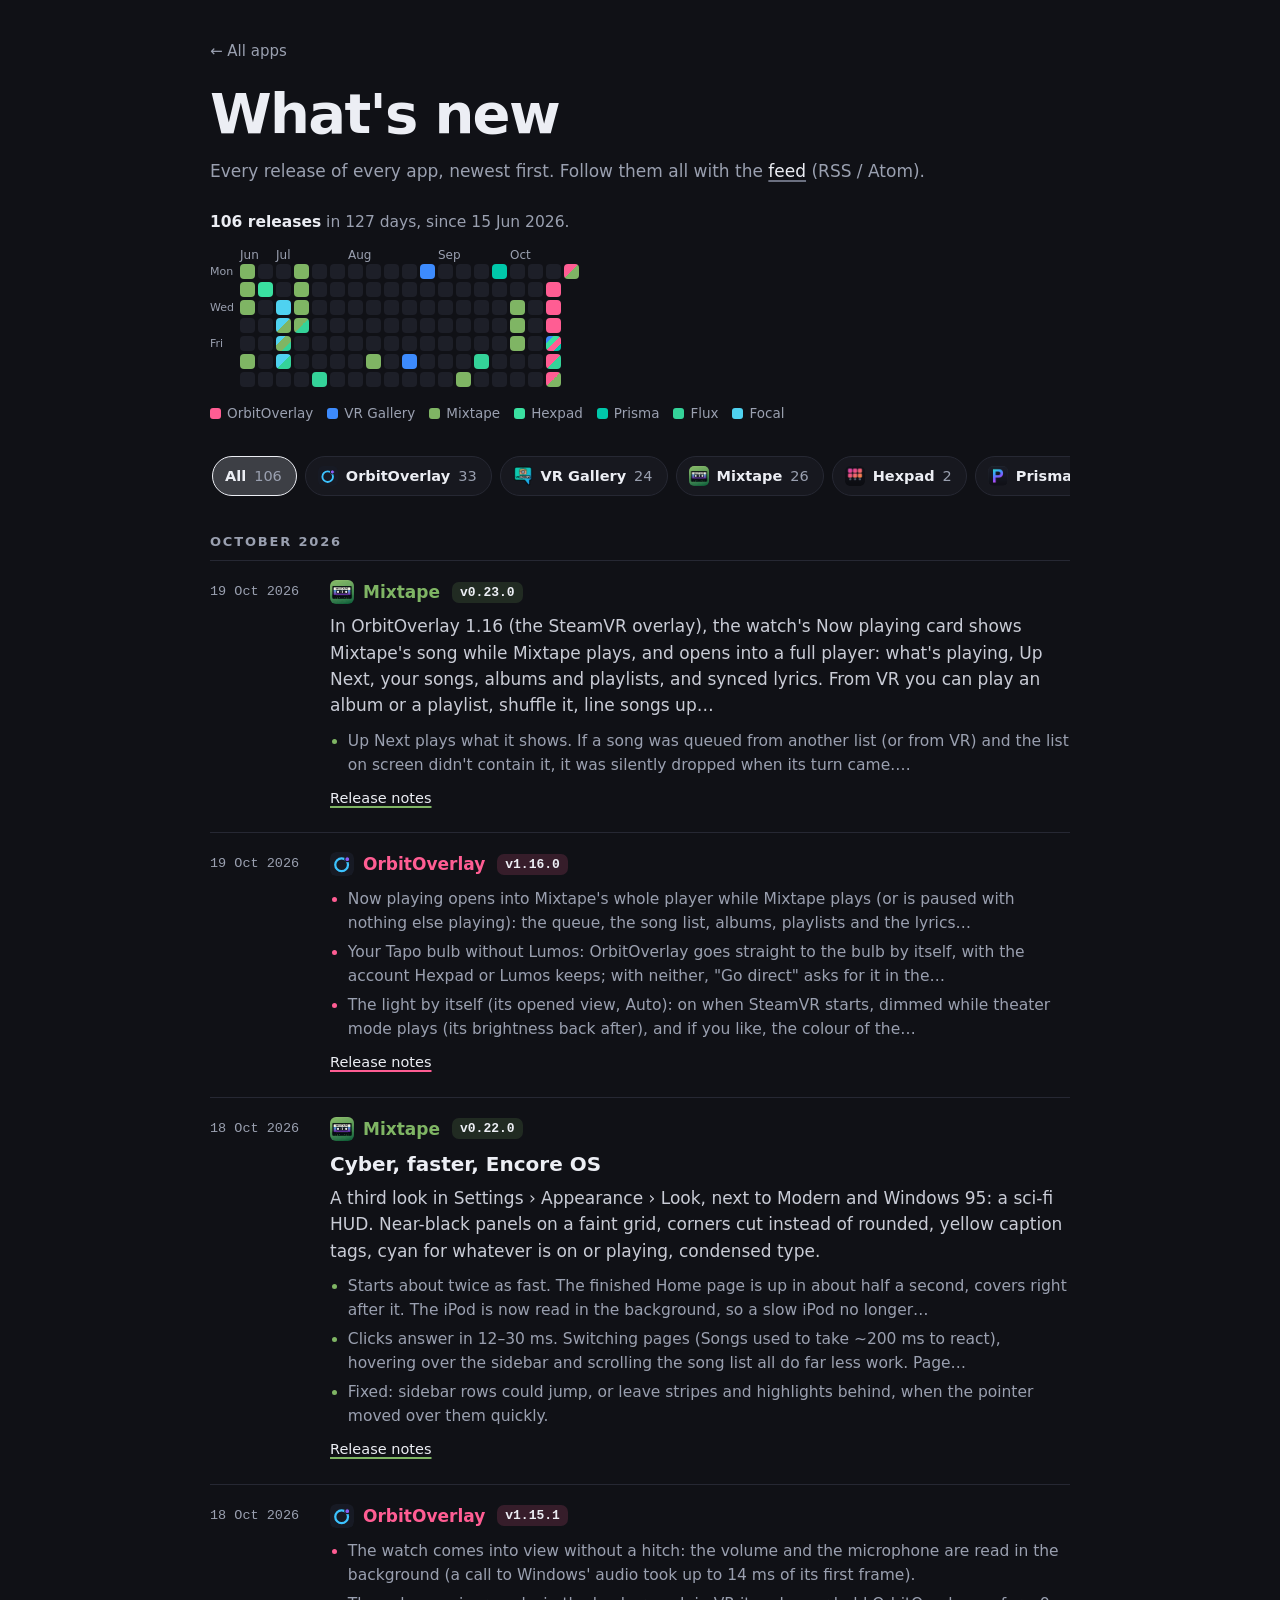
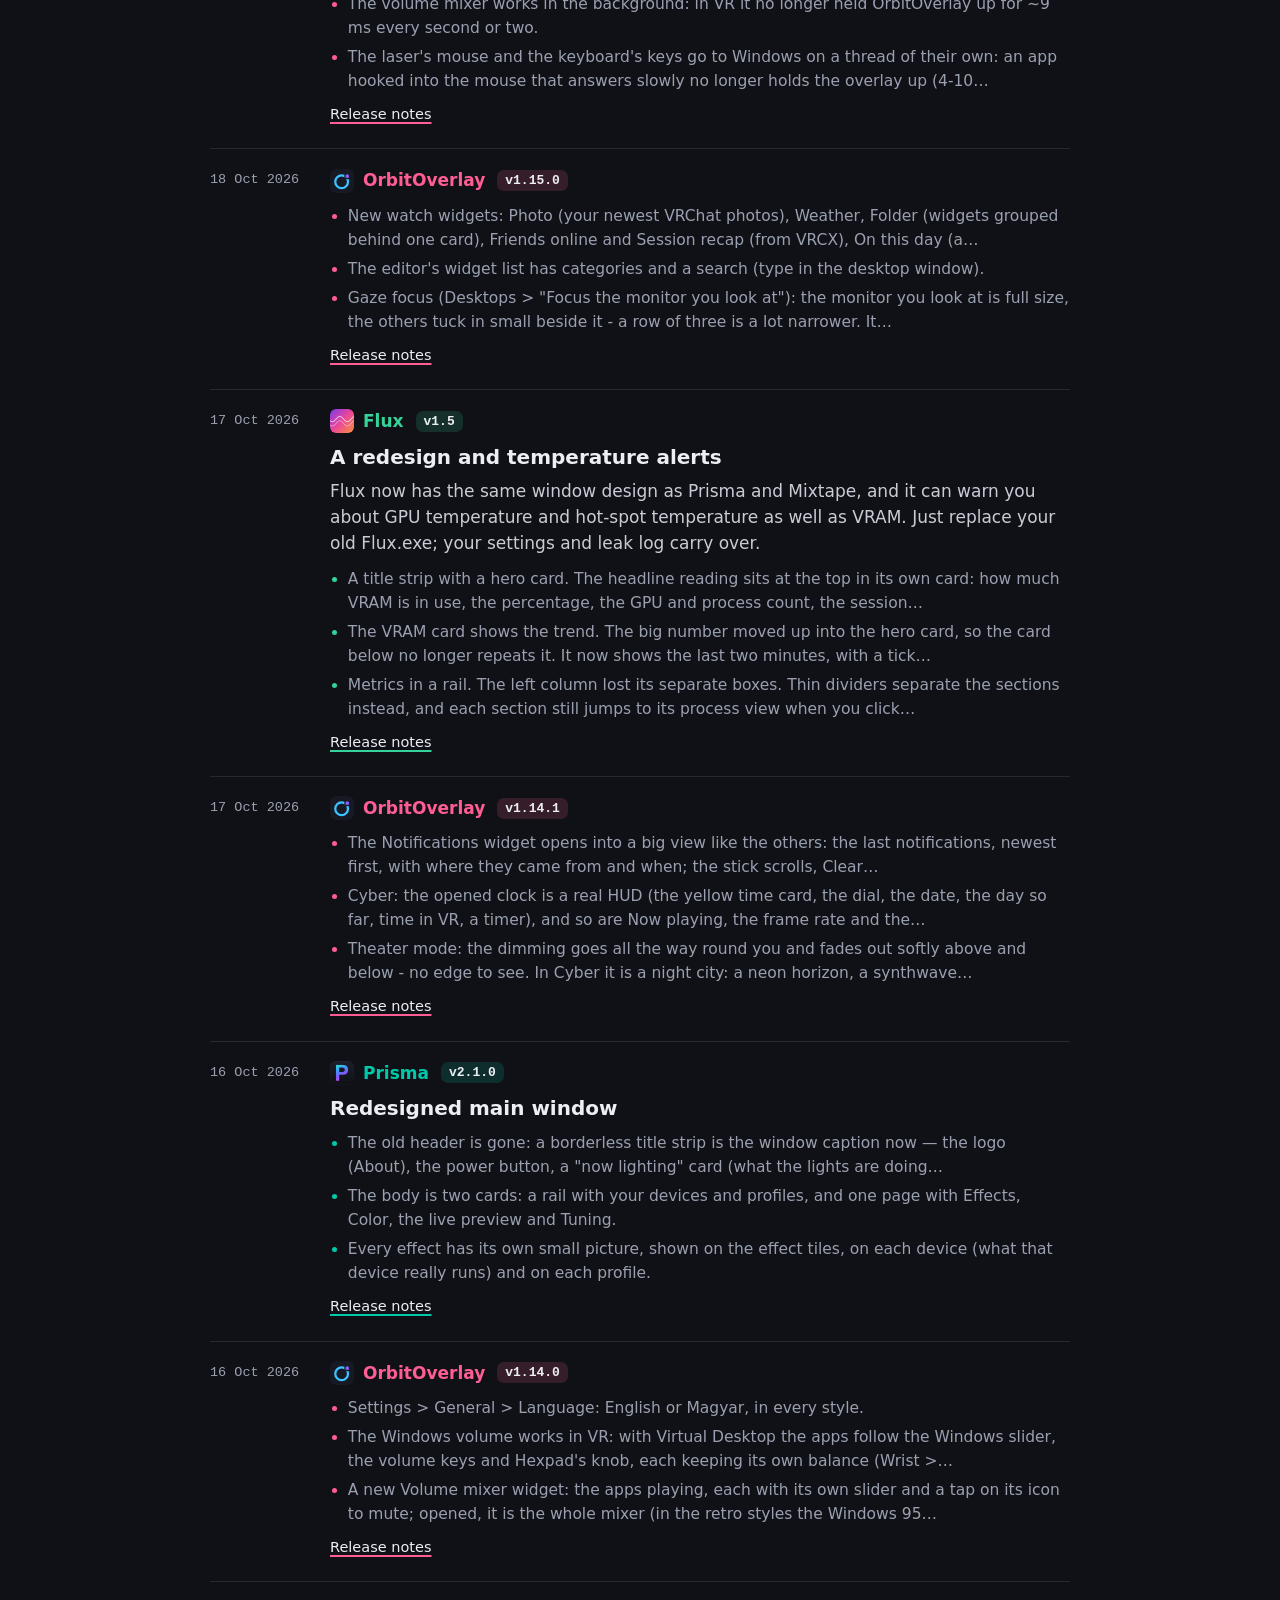
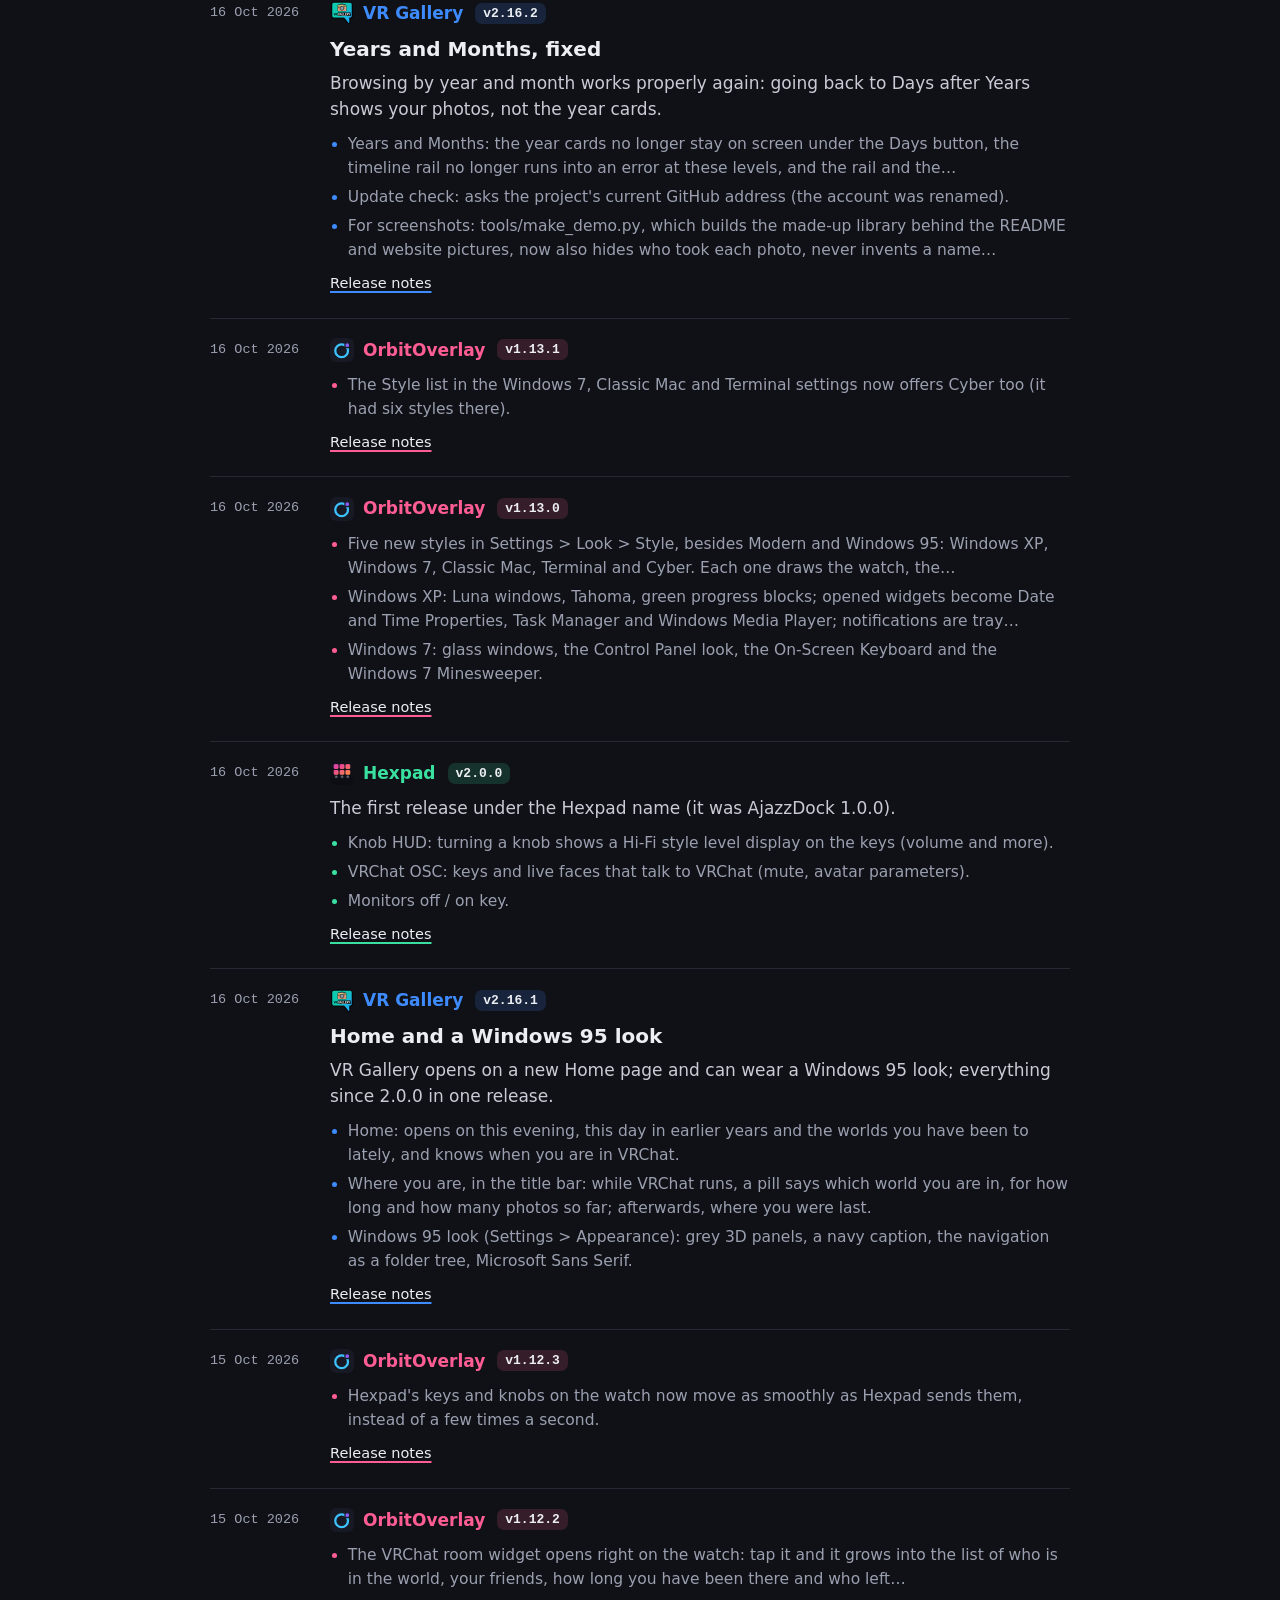
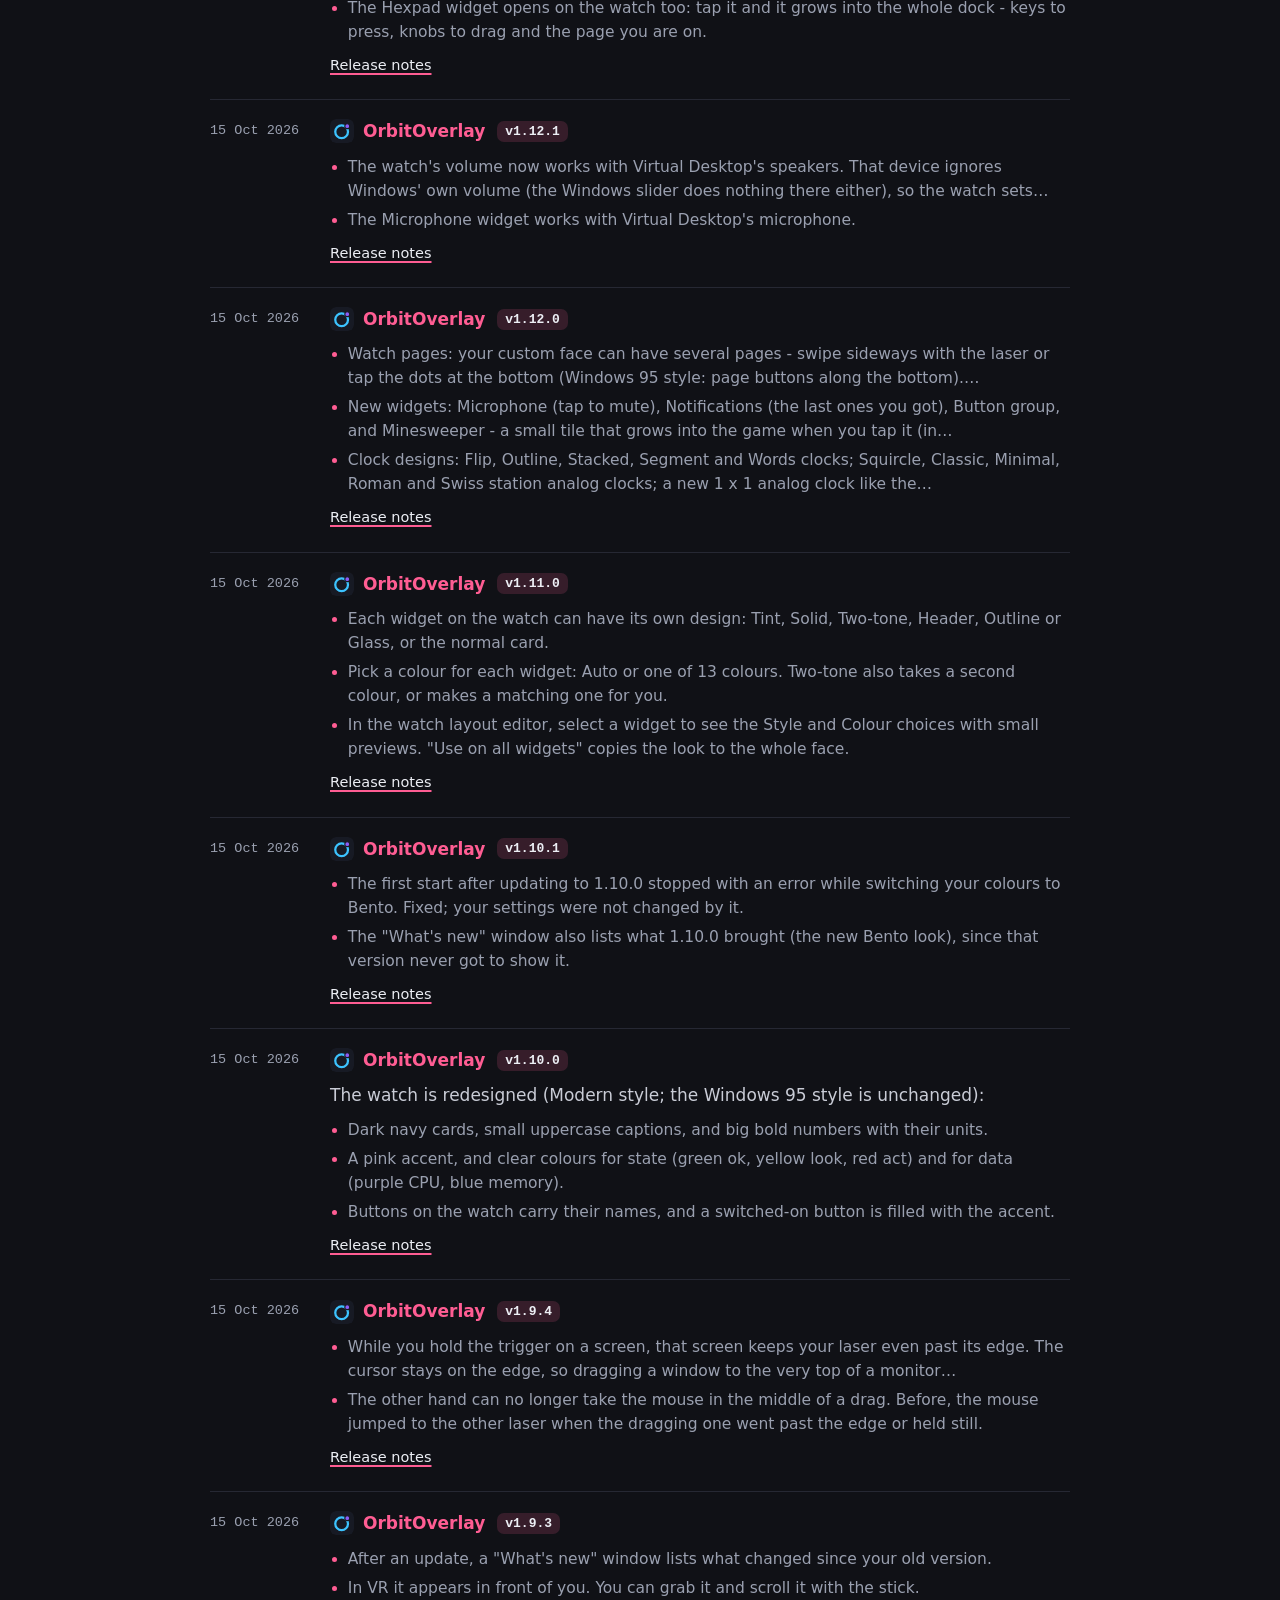
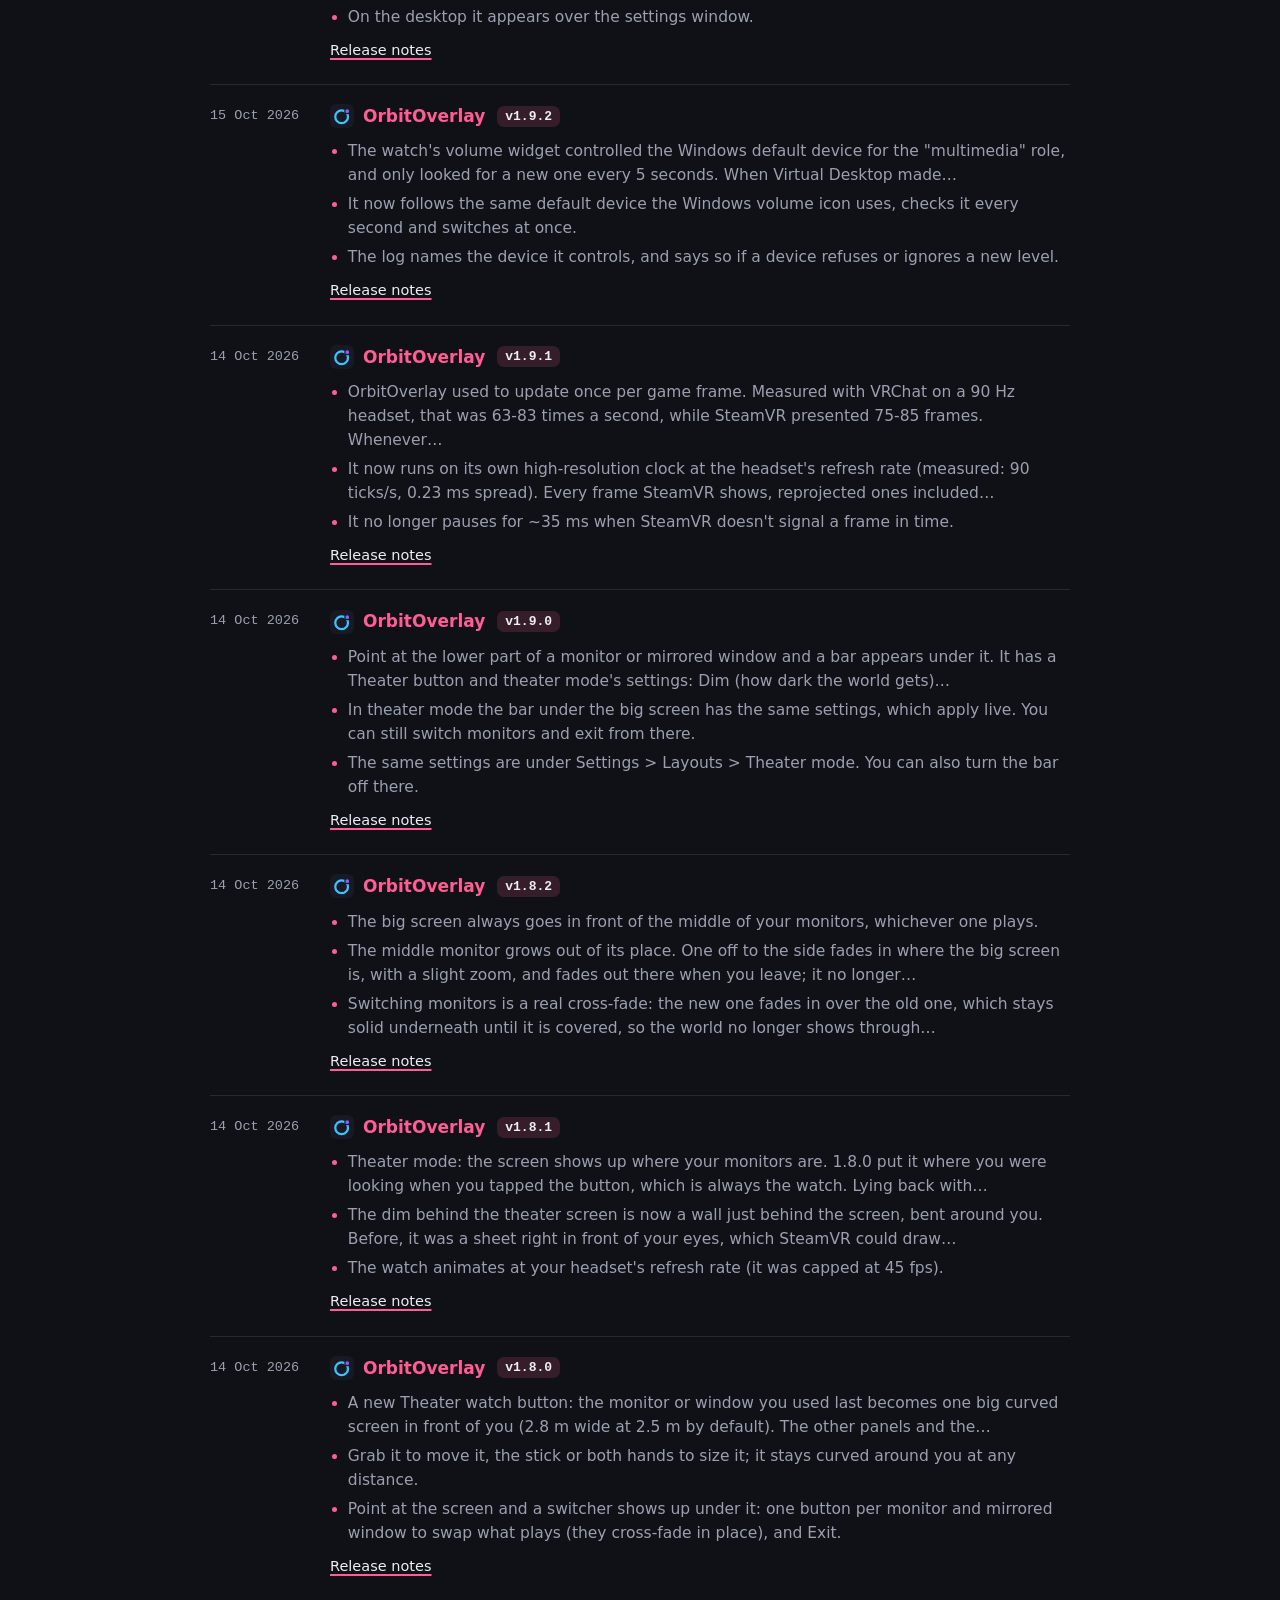
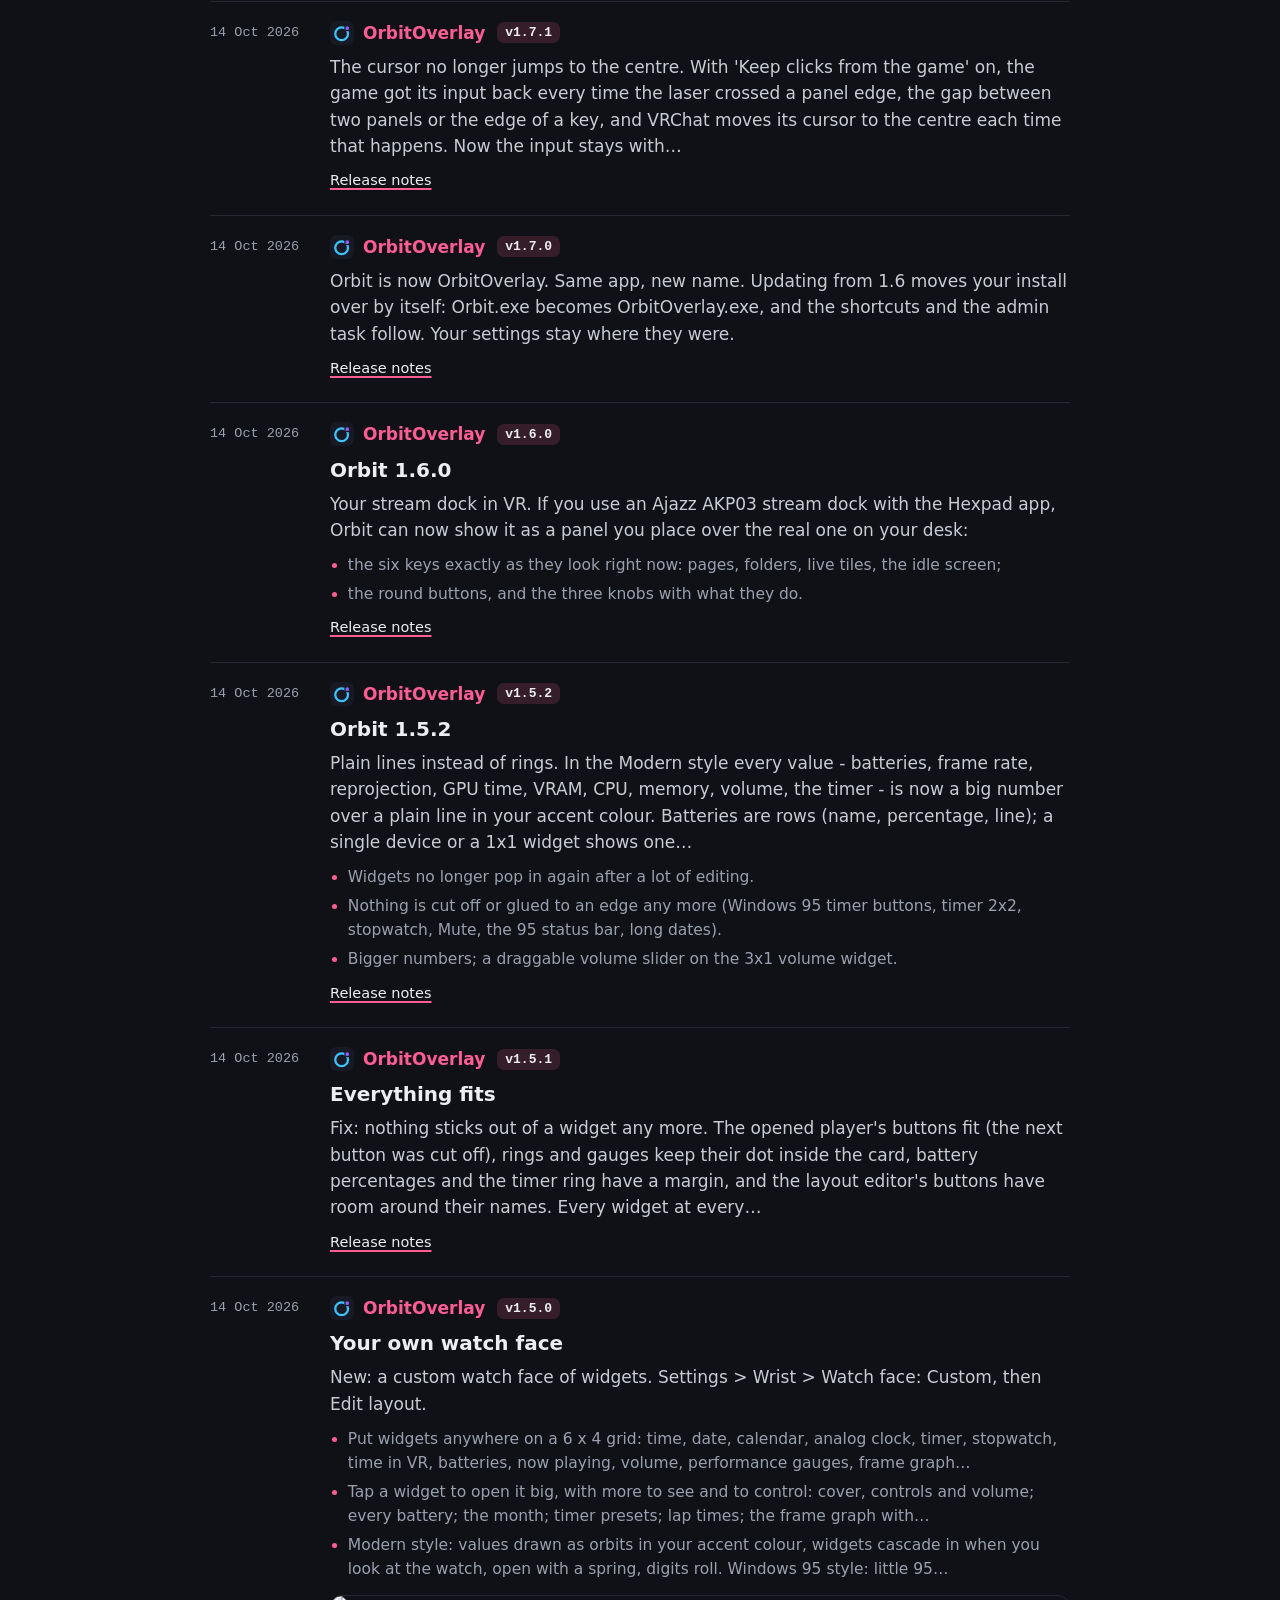
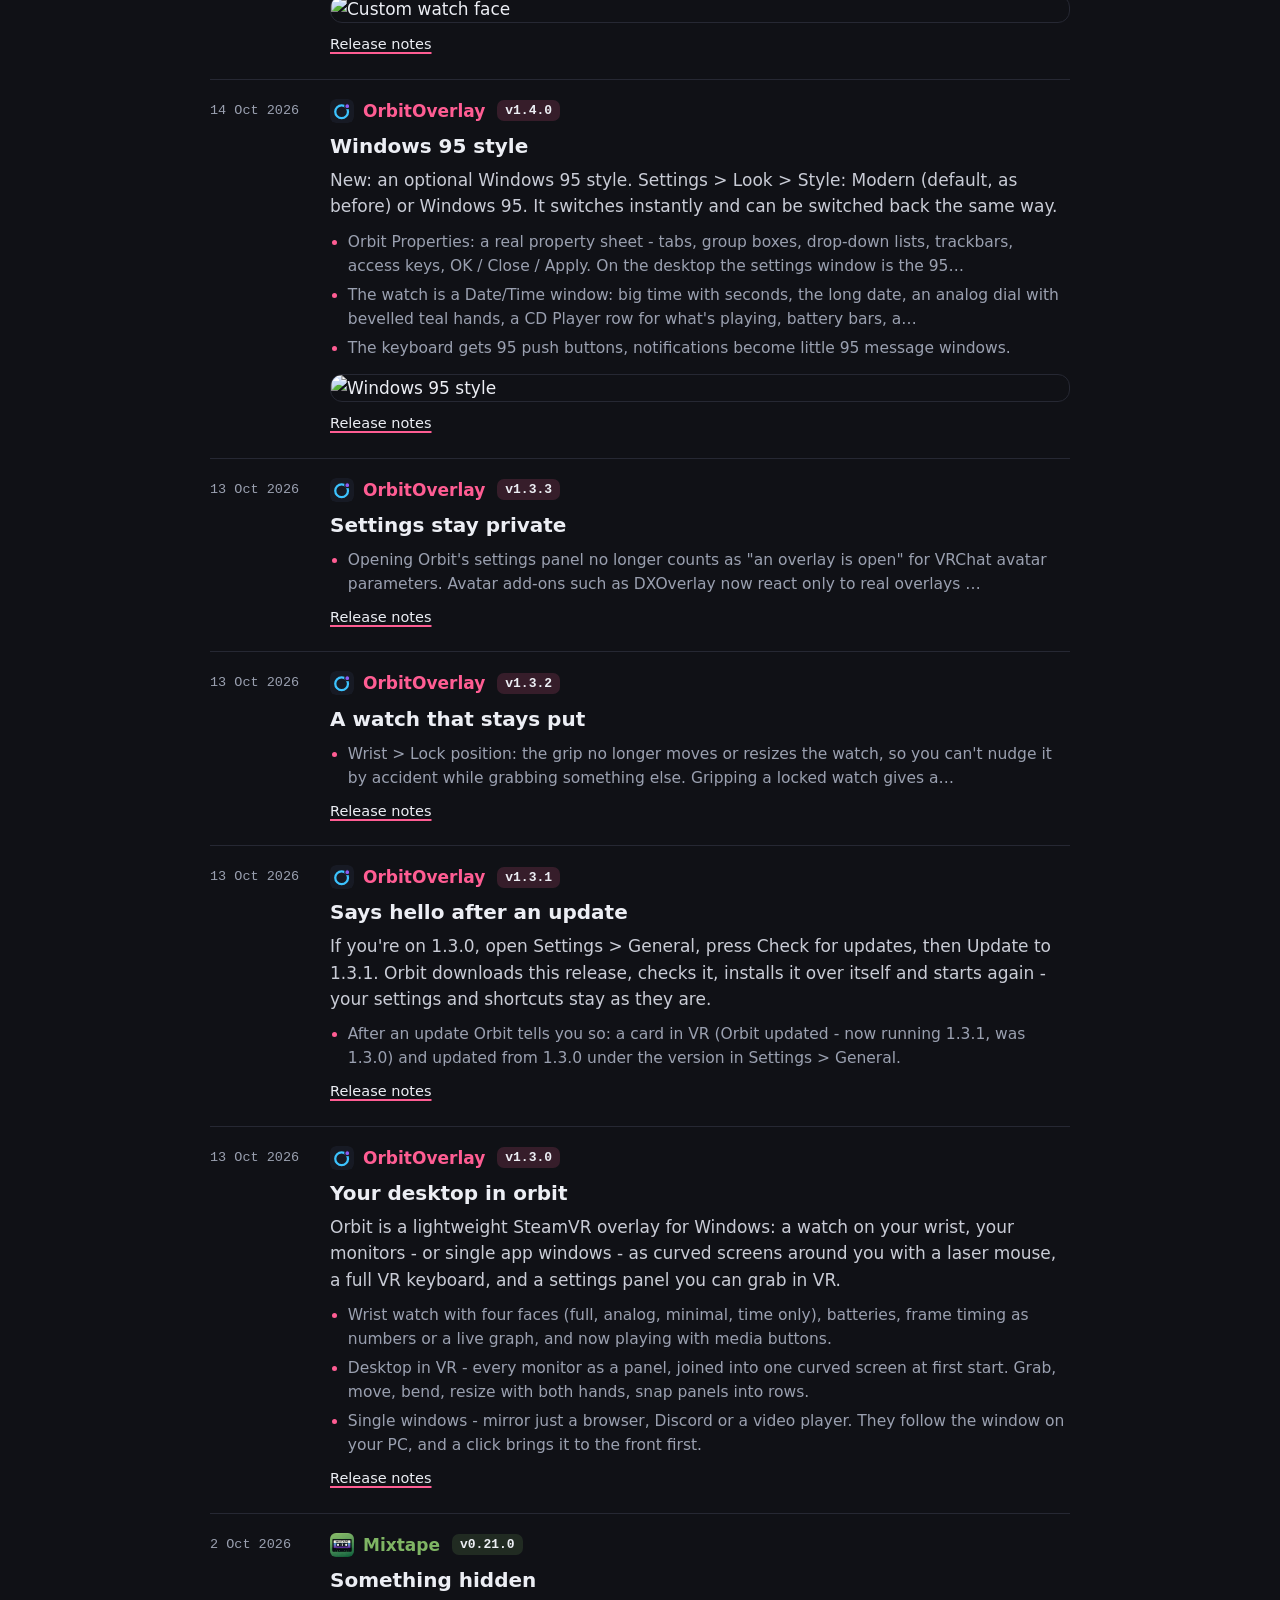
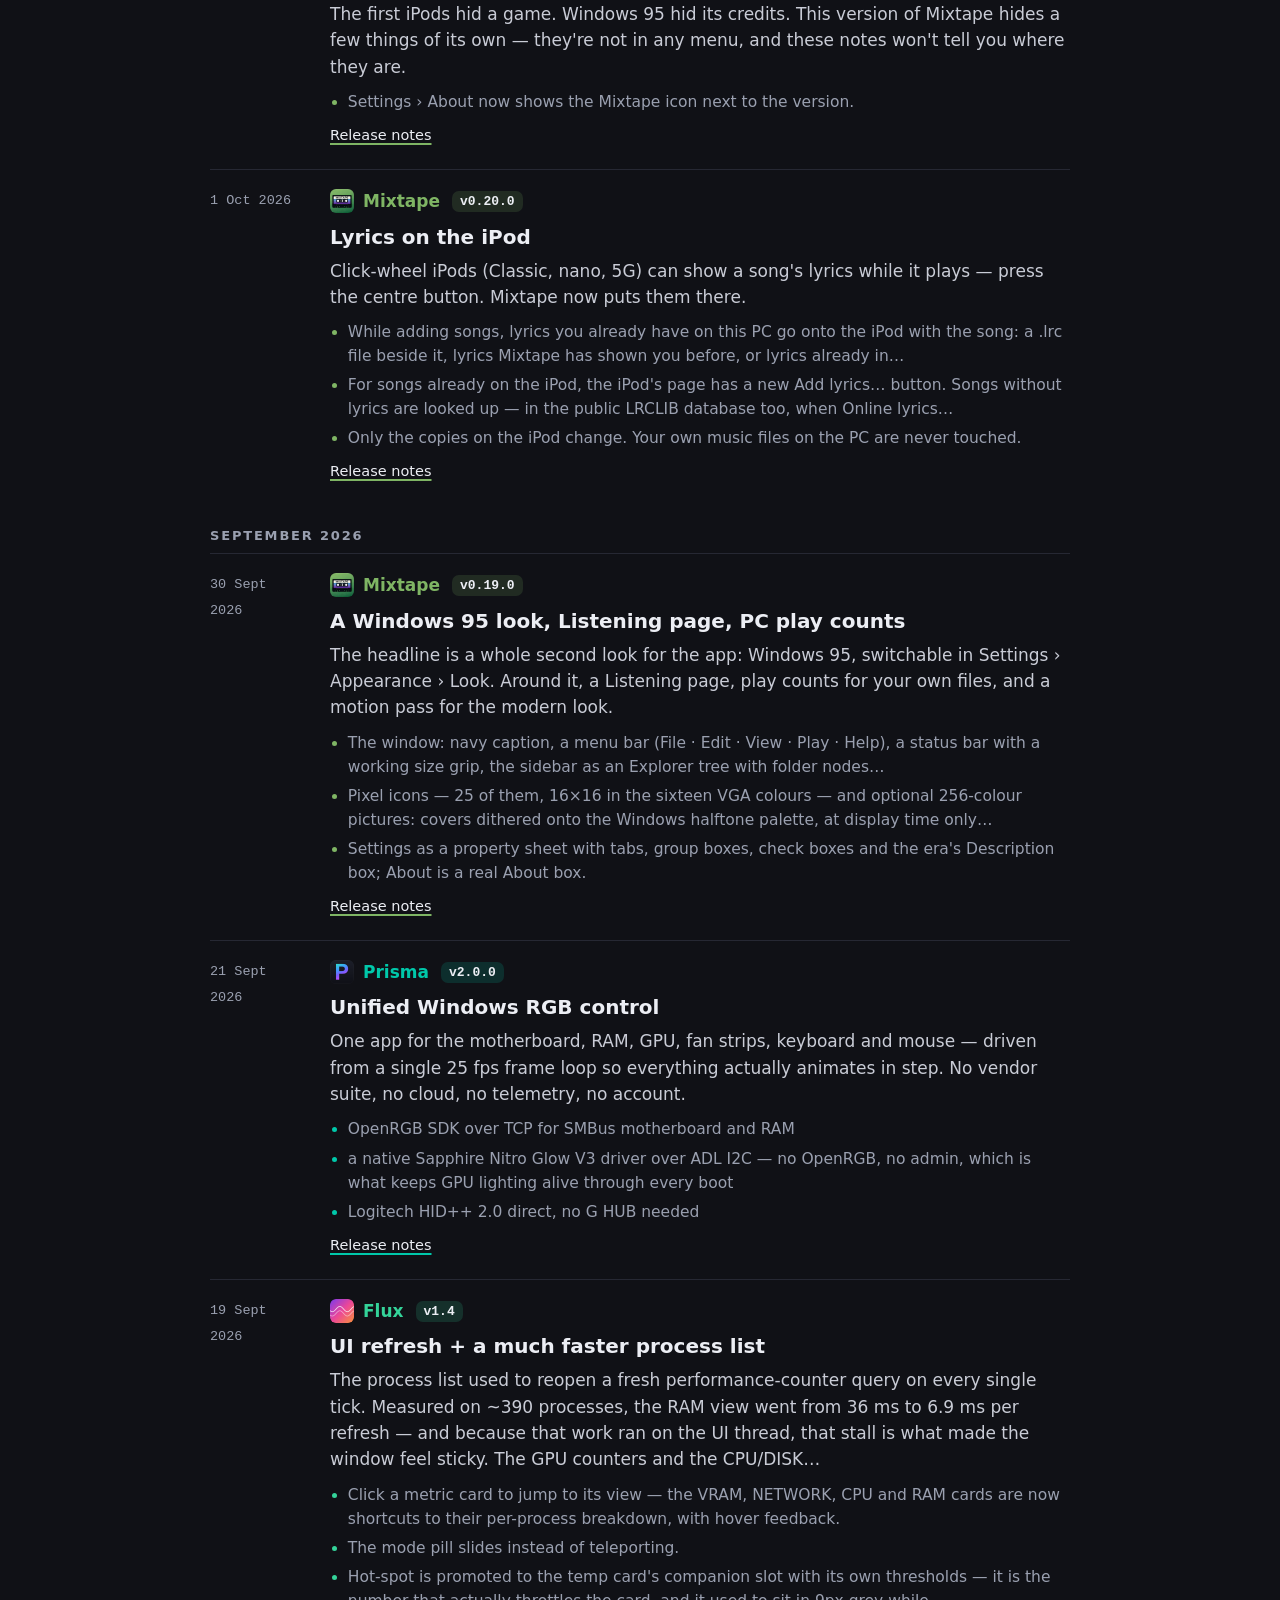
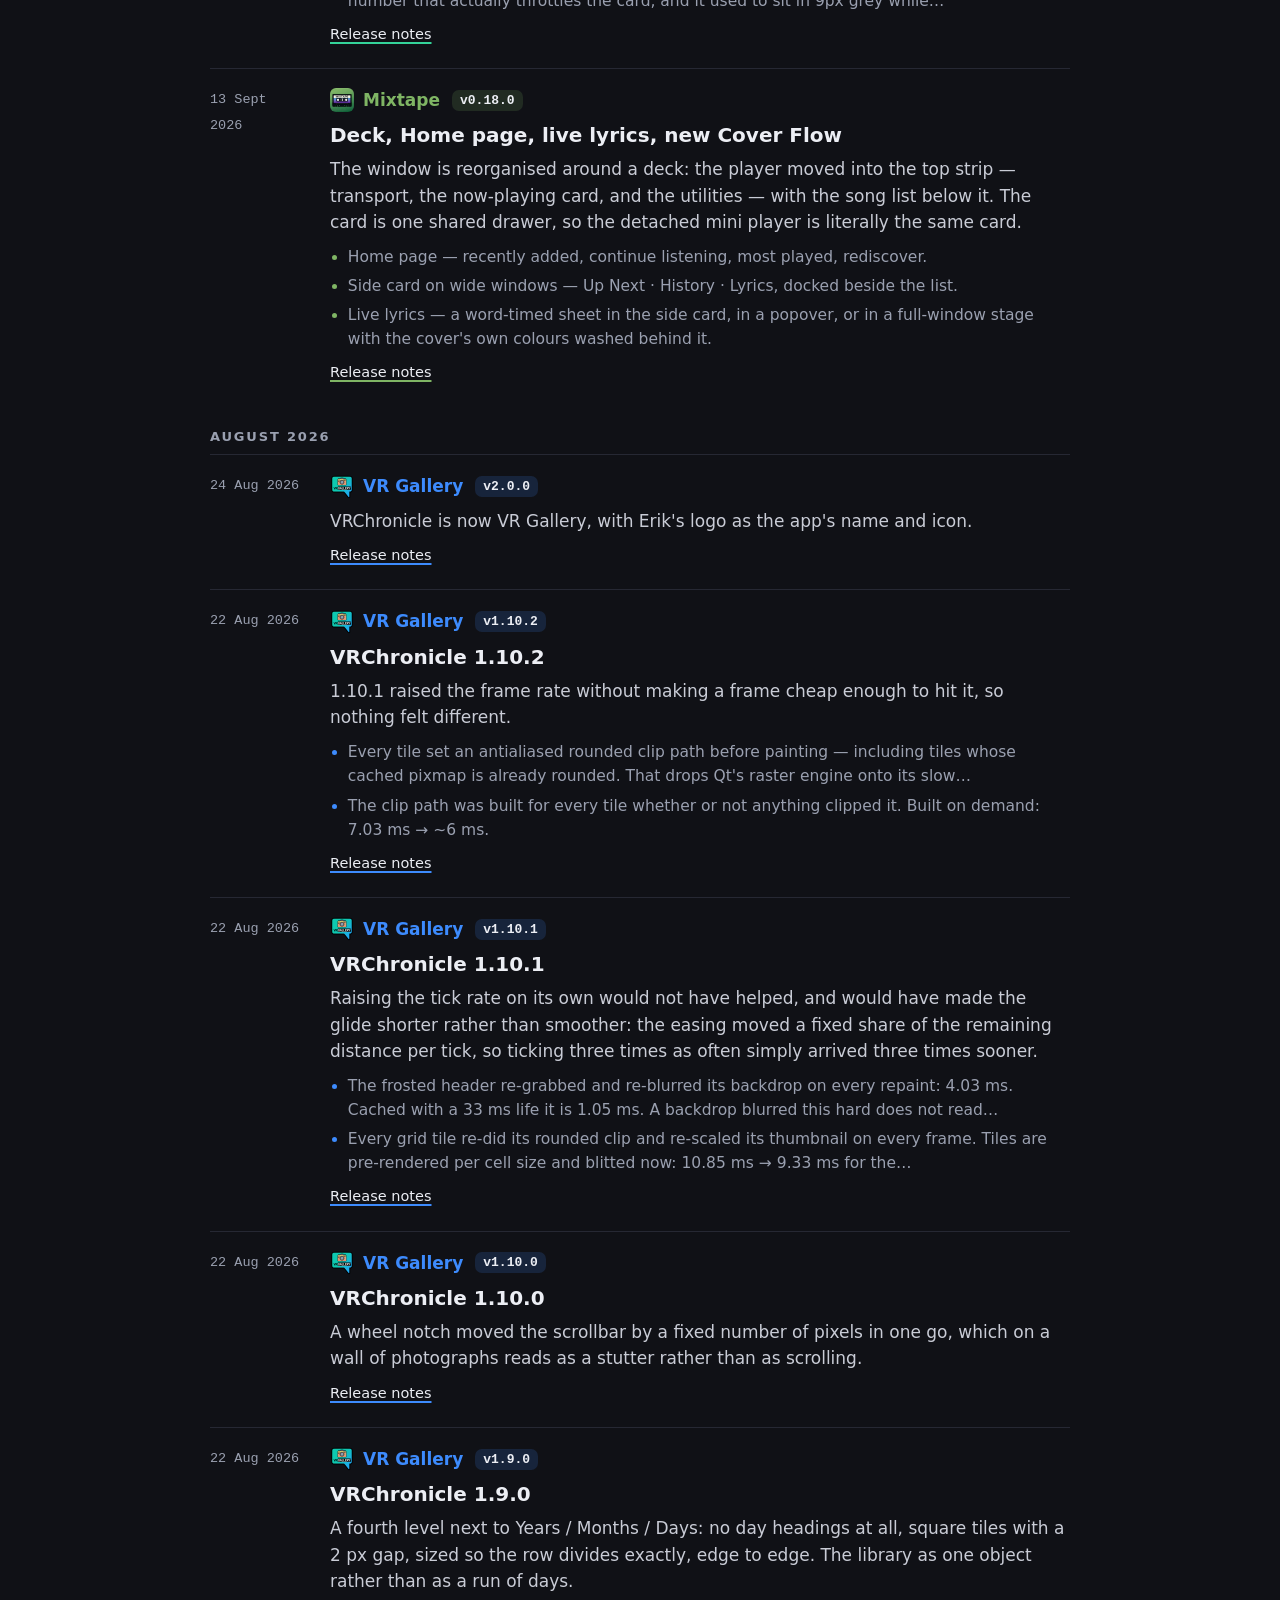
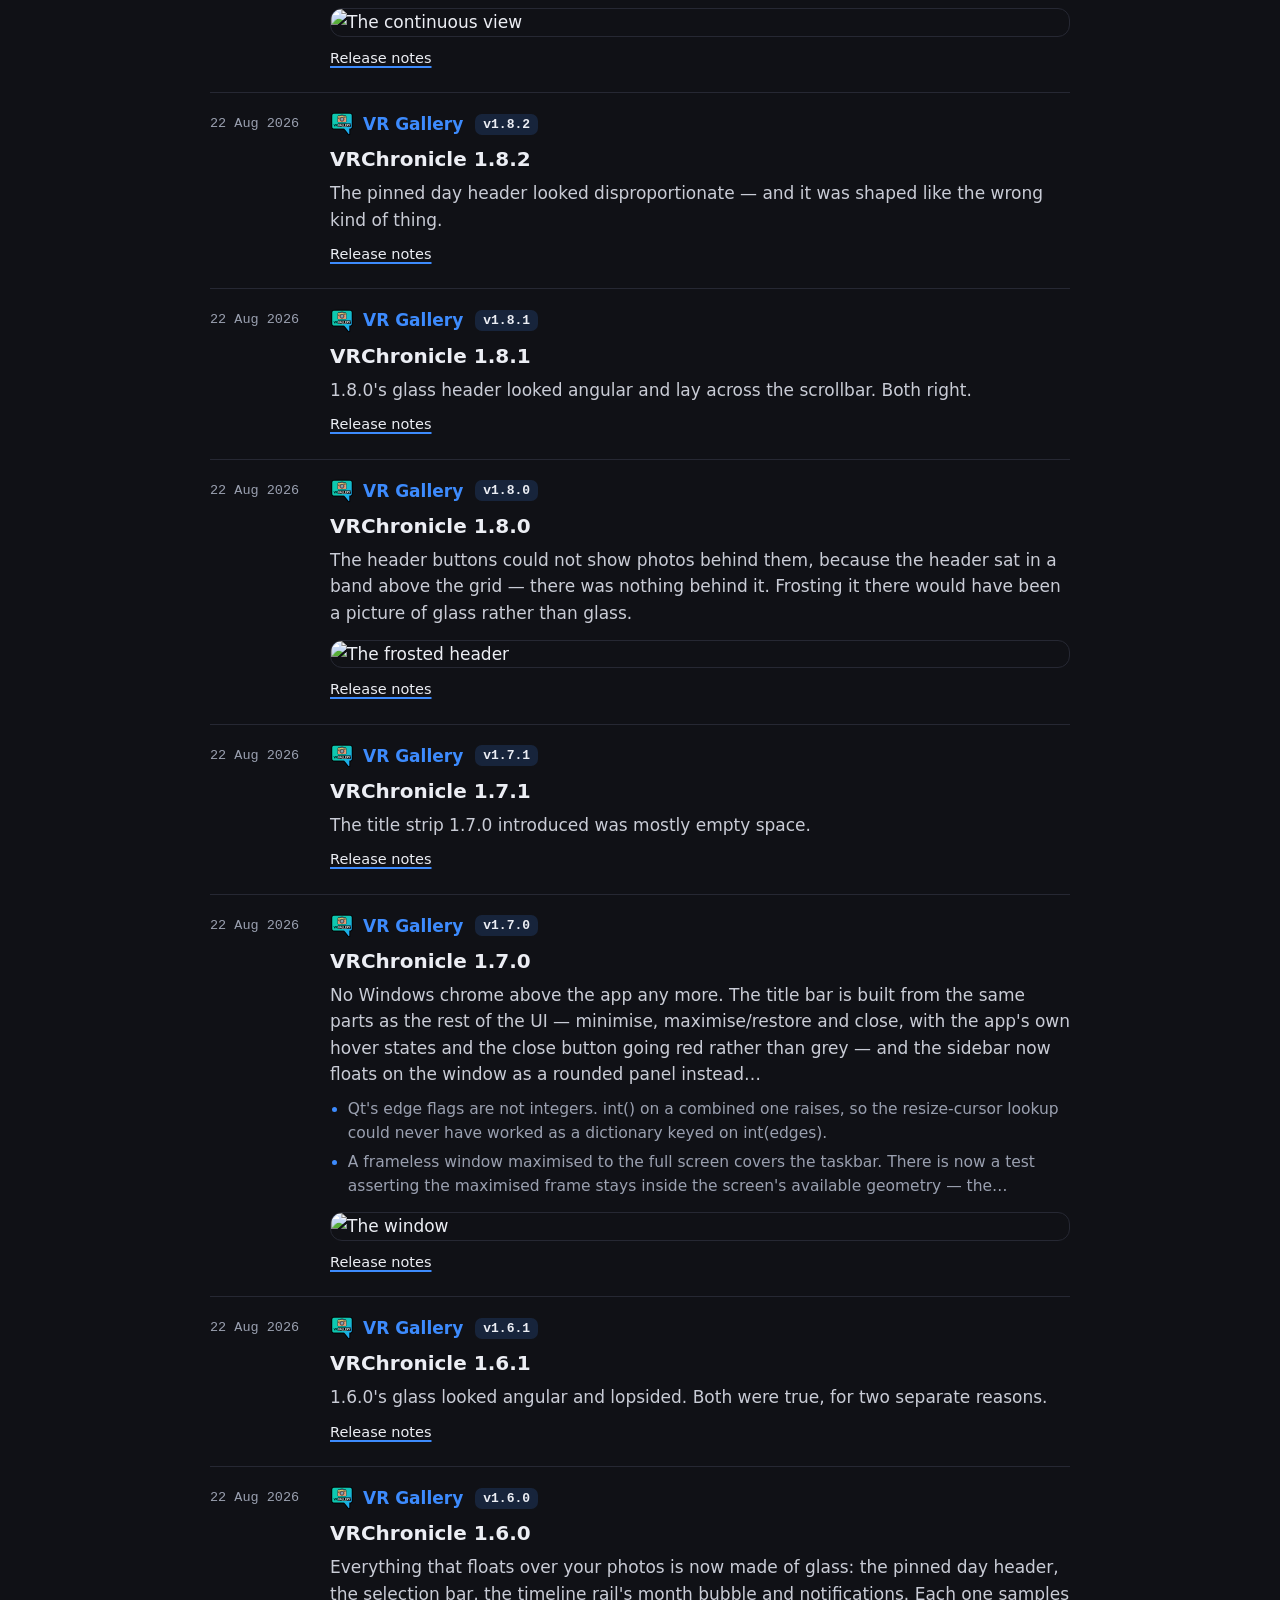
==== commit d808c86c: "What's new: a release calendar A GitHub-style grid of release days above the list, one week per colu" ====
--- a/news.html
+++ b/news.html
@@ -38,6 +38,23 @@
 .crumb a:hover{color:var(--text)}
 h1{font-family:var(--display);font-size:clamp(36px,5vw,56px);line-height:1.05;letter-spacing:-0.03em;margin:22px 0 0}
 .by{color:var(--dim);margin:14px 0 0}
+.cal{margin-top:26px}
+.cal-sum{margin:0 0 12px;color:var(--dim);font-size:15.5px}
+.cal-sum b{color:var(--text)}
+.cal-scroll{overflow-x:auto;padding-bottom:4px}
+.cal-box{--s:15px;--gap:3px;display:grid;grid-template-columns:30px auto;grid-template-rows:18px auto;width:max-content}
+.cal-m{grid-column:2;position:relative;height:18px;font-size:12px;color:var(--dim)}
+.cal-m span{position:absolute;left:calc(var(--c) * (var(--s) + var(--gap)));top:0}
+.cal-w{grid-row:2;display:grid;grid-template-rows:repeat(7,var(--s));gap:var(--gap);font-size:11px;color:var(--dim);line-height:var(--s)}
+.cal-g{grid-row:2;grid-column:2;display:grid;grid-auto-flow:column;grid-template-rows:repeat(7,var(--s));grid-auto-columns:var(--s);gap:var(--gap)}
+.cal-g .d{display:block;border-radius:4px;background:#1d1f28}
+.cal-g .d.out{background:transparent}
+.cal-g a.d{outline-offset:2px;transition:transform .15s}
+.cal-g a.d:hover{transform:scale(1.35);position:relative;z-index:1}
+.cal-key{display:flex;flex-wrap:wrap;gap:6px 14px;margin:12px 0 0;font-size:13.5px;color:var(--dim)}
+.cal-key span{display:inline-flex;align-items:center;gap:6px}
+.cal-key i{width:11px;height:11px;border-radius:3px;background:var(--acc)}
+@media (prefers-reduced-motion:reduce){.cal-g a.d{transition:none}}
 .chips{display:flex;gap:8px;margin:28px 0 8px;overflow-x:auto;padding:4px 2px 8px;scrollbar-width:thin}
 .chips button{flex:none;display:inline-flex;align-items:center;gap:8px;font:600 14.5px/1 var(--sans);color:var(--text);background:var(--card);border:1px solid var(--line);
   border-radius:999px;padding:0 14px 0 12px;min-height:40px;cursor:pointer;transition:border-color .2s,background .2s}
@@ -74,33 +91,34 @@
 <nav class="crumb"><a href="./">← All apps</a></nav>
 <h1>What's new</h1>
 <p class="by">Every release of every app, newest first. Follow them all with the <a href="feed.xml">feed</a> (RSS / Atom).</p>
+<section class="cal" aria-label="Releases by day"><p class="cal-sum"><b>106 releases</b> in 127 days, since 15 Jun 2026.</p><div class="cal-scroll"><div class="cal-box" style="--weeks:19"><div class="cal-m" aria-hidden="true"><span style="--c:0">Jun</span><span style="--c:2">Jul</span><span style="--c:6">Aug</span><span style="--c:11">Sep</span><span style="--c:15">Oct</span></div><div class="cal-w" aria-hidden="true"><span>Mon</span><span></span><span>Wed</span><span></span><span>Fri</span><span></span><span></span></div><div class="cal-g"><a class="d on" href="#d-2026-06-15" style="background:#7fb564" title="15 Jun 2026: Mixtape v0.2, Mixtape v0.3, Mixtape v0.4, Mixtape v0.5, Mixtape v0.5.1, Mixtape v0.6, Mixtape v0.6.1, Mixtape linux-appimage-0.1" aria-label="15 Jun 2026: Mixtape v0.2, Mixtape v0.3, Mixtape v0.4, Mixtape v0.5, Mixtape v0.5.1, Mixtape v0.6, Mixtape v0.6.1, Mixtape linux-appimage-0.1"></a><a class="d on" href="#d-2026-06-16" style="background:#7fb564" title="16 Jun 2026: Mixtape v0.7.0, Mixtape v0.8.0, Mixtape v0.9.0" aria-label="16 Jun 2026: Mixtape v0.7.0, Mixtape v0.8.0, Mixtape v0.9.0"></a><a class="d on" href="#d-2026-06-17" style="background:#7fb564" title="17 Jun 2026: Mixtape v0.10.0" aria-label="17 Jun 2026: Mixtape v0.10.0"></a><span class="d"></span><span class="d"></span><a class="d on" href="#d-2026-06-20" style="background:#7fb564" title="20 Jun 2026: Mixtape v0.11.0" aria-label="20 Jun 2026: Mixtape v0.11.0"></a><span class="d"></span><span class="d"></span><a class="d on" href="#d-2026-06-23" style="background:#3ae0a0" title="23 Jun 2026: Hexpad v1.0.0" aria-label="23 Jun 2026: Hexpad v1.0.0"></a><span class="d"></span><span class="d"></span><span class="d"></span><span class="d"></span><span class="d"></span><span class="d"></span><span class="d"></span><a class="d on" href="#d-2026-07-01" style="background:#4fd2f0" title="1 Jul 2026: Focal v1.0, Focal v1.1" aria-label="1 Jul 2026: Focal v1.0, Focal v1.1"></a><a class="d on" href="#d-2026-07-02" style="background:linear-gradient(135deg,#4fd2f0 0% 50%,#7fb564 50% 100%)" title="2 Jul 2026: Focal v1.2, Focal v1.3, Mixtape v0.12.0, Focal v1.4" aria-label="2 Jul 2026: Focal v1.2, Focal v1.3, Mixtape v0.12.0, Focal v1.4"></a><a class="d on" href="#d-2026-07-03" style="background:linear-gradient(135deg,#4fd2f0 0% 33%,#7fb564 33% 67%,#34d399 67% 100%)" title="3 Jul 2026: Focal v1.5, Mixtape v0.12.1, Flux v1.0, Focal v1.6, Focal v1.7, Focal v1.8, Focal v1.9" aria-label="3 Jul 2026: Focal v1.5, Mixtape v0.12.1, Flux v1.0, Focal v1.6, Focal v1.7, Focal v1.8, Focal v1.9"></a><a class="d on" href="#d-2026-07-04" style="background:linear-gradient(135deg,#4fd2f0 0% 50%,#34d399 50% 100%)" title="4 Jul 2026: Focal v2.0, Flux v1.1, Focal v2.1, Flux v1.2" aria-label="4 Jul 2026: Focal v2.0, Flux v1.1, Focal v2.1, Flux v1.2"></a><span class="d"></span><a class="d on" href="#d-2026-07-06" style="background:#7fb564" title="6 Jul 2026: Mixtape v0.13.0" aria-label="6 Jul 2026: Mixtape v0.13.0"></a><a class="d on" href="#d-2026-07-07" style="background:#7fb564" title="7 Jul 2026: Mixtape v0.14.0" aria-label="7 Jul 2026: Mixtape v0.14.0"></a><a class="d on" href="#d-2026-07-08" style="background:#7fb564" title="8 Jul 2026: Mixtape v0.15.0" aria-label="8 Jul 2026: Mixtape v0.15.0"></a><a class="d on" href="#d-2026-07-09" style="background:linear-gradient(135deg,#7fb564 0% 50%,#34d399 50% 100%)" title="9 Jul 2026: Mixtape v0.16.0, Flux v1.2.1" aria-label="9 Jul 2026: Mixtape v0.16.0, Flux v1.2.1"></a><span class="d"></span><span class="d"></span><span class="d"></span><span class="d"></span><span class="d"></span><span class="d"></span><span class="d"></span><span class="d"></span><span class="d"></span><a class="d on" href="#d-2026-07-19" style="background:#34d399" title="19 Jul 2026: Flux v1.3" aria-label="19 Jul 2026: Flux v1.3"></a><span class="d"></span><span class="d"></span><span class="d"></span><span class="d"></span><span class="d"></span><span class="d"></span><span class="d"></span><span class="d"></span><span class="d"></span><span class="d"></span><span class="d"></span><span class="d"></span><span class="d"></span><span class="d"></span><span class="d"></span><span class="d"></span><span class="d"></span><span class="d"></span><span class="d"></span><a class="d on" href="#d-2026-08-08" style="background:#7fb564" title="8 Aug 2026: Mixtape v0.17.0" aria-label="8 Aug 2026: Mixtape v0.17.0"></a><span class="d"></span><span class="d"></span><span class="d"></span><span class="d"></span><span class="d"></span><span class="d"></span><span class="d"></span><span class="d"></span><span class="d"></span><span class="d"></span><span class="d"></span><span class="d"></span><span class="d"></span><a class="d on" href="#d-2026-08-22" style="background:#3d8bfd" title="22 Aug 2026: VR Gallery v1.1.0, VR Gallery v1.2.0, VR Gallery v1.2.1, VR Gallery v1.2.2, VR Gallery v1.2.3, VR Gallery v1.3.0, VR Gallery v1.3.1, VR Gallery v1.4.0, VR Gallery v1.4.1, VR Gallery v1.5.0, VR Gallery v1.6.0, VR Gallery v1.6.1, VR Gallery v1.7.0, VR Gallery v1.7.1, VR Gallery v1.8.0, VR Gallery v1.8.1, VR Gallery v1.8.2, VR Gallery v1.9.0, VR Gallery v1.10.0, VR Gallery v1.10.1, VR Gallery v1.10.2" aria-label="22 Aug 2026: VR Gallery v1.1.0, VR Gallery v1.2.0, VR Gallery v1.2.1, VR Gallery v1.2.2, VR Gallery v1.2.3, VR Gallery v1.3.0, VR Gallery v1.3.1, VR Gallery v1.4.0, VR Gallery v1.4.1, VR Gallery v1.5.0, VR Gallery v1.6.0, VR Gallery v1.6.1, VR Gallery v1.7.0, VR Gallery v1.7.1, VR Gallery v1.8.0, VR Gallery v1.8.1, VR Gallery v1.8.2, VR Gallery v1.9.0, VR Gallery v1.10.0, VR Gallery v1.10.1, VR Gallery v1.10.2"></a><span class="d"></span><a class="d on" href="#d-2026-08-24" style="background:#3d8bfd" title="24 Aug 2026: VR Gallery v2.0.0" aria-label="24 Aug 2026: VR Gallery v2.0.0"></a><span class="d"></span><span class="d"></span><span class="d"></span><span class="d"></span><span class="d"></span><span class="d"></span><span class="d"></span><span class="d"></span><span class="d"></span><span class="d"></span><span class="d"></span><span class="d"></span><span class="d"></span><span class="d"></span><span class="d"></span><span class="d"></span><span class="d"></span><span class="d"></span><span class="d"></span><a class="d on" href="#d-2026-09-13" style="background:#7fb564" title="13 Sept 2026: Mixtape v0.18.0" aria-label="13 Sept 2026: Mixtape v0.18.0"></a><span class="d"></span><span class="d"></span><span class="d"></span><span class="d"></span><span class="d"></span><a class="d on" href="#d-2026-09-19" style="background:#34d399" title="19 Sept 2026: Flux v1.4" aria-label="19 Sept 2026: Flux v1.4"></a><span class="d"></span><a class="d on" href="#d-2026-09-21" style="background:#00c8aa" title="21 Sept 2026: Prisma v2.0.0" aria-label="21 Sept 2026: Prisma v2.0.0"></a><span class="d"></span><span class="d"></span><span class="d"></span><span class="d"></span><span class="d"></span><span class="d"></span><span class="d"></span><span class="d"></span><a class="d on" href="#d-2026-09-30" style="background:#7fb564" title="30 Sept 2026: Mixtape v0.19.0" aria-label="30 Sept 2026: Mixtape v0.19.0"></a><a class="d on" href="#d-2026-10-01" style="background:#7fb564" title="1 Oct 2026: Mixtape v0.20.0" aria-label="1 Oct 2026: Mixtape v0.20.0"></a><a class="d on" href="#d-2026-10-02" style="background:#7fb564" title="2 Oct 2026: Mixtape v0.21.0" aria-label="2 Oct 2026: Mixtape v0.21.0"></a><span class="d"></span><span class="d"></span><span class="d"></span><span class="d"></span><span class="d"></span><span class="d"></span><span class="d"></span><span class="d"></span><span class="d"></span><span class="d"></span><a class="d on" href="#d-2026-10-13" style="background:#ff5d93" title="13 Oct 2026: OrbitOverlay v1.3.0, OrbitOverlay v1.3.1, OrbitOverlay v1.3.2, OrbitOverlay v1.3.3" aria-label="13 Oct 2026: OrbitOverlay v1.3.0, OrbitOverlay v1.3.1, OrbitOverlay v1.3.2, OrbitOverlay v1.3.3"></a><a class="d on" href="#d-2026-10-14" style="background:#ff5d93" title="14 Oct 2026: OrbitOverlay v1.4.0, OrbitOverlay v1.5.0, OrbitOverlay v1.5.1, OrbitOverlay v1.5.2, OrbitOverlay v1.6.0, OrbitOverlay v1.7.0, OrbitOverlay v1.7.1, OrbitOverlay v1.8.0, OrbitOverlay v1.8.1, OrbitOverlay v1.8.2, OrbitOverlay v1.9.0, OrbitOverlay v1.9.1" aria-label="14 Oct 2026: OrbitOverlay v1.4.0, OrbitOverlay v1.5.0, OrbitOverlay v1.5.1, OrbitOverlay v1.5.2, OrbitOverlay v1.6.0, OrbitOverlay v1.7.0, OrbitOverlay v1.7.1, OrbitOverlay v1.8.0, OrbitOverlay v1.8.1, OrbitOverlay v1.8.2, OrbitOverlay v1.9.0, OrbitOverlay v1.9.1"></a><a class="d on" href="#d-2026-10-15" style="background:#ff5d93" title="15 Oct 2026: OrbitOverlay v1.9.2, OrbitOverlay v1.9.3, OrbitOverlay v1.9.4, OrbitOverlay v1.10.0, OrbitOverlay v1.10.1, OrbitOverlay v1.11.0, OrbitOverlay v1.12.0, OrbitOverlay v1.12.1, OrbitOverlay v1.12.2, OrbitOverlay v1.12.3" aria-label="15 Oct 2026: OrbitOverlay v1.9.2, OrbitOverlay v1.9.3, OrbitOverlay v1.9.4, OrbitOverlay v1.10.0, OrbitOverlay v1.10.1, OrbitOverlay v1.11.0, OrbitOverlay v1.12.0, OrbitOverlay v1.12.1, OrbitOverlay v1.12.2, OrbitOverlay v1.12.3"></a><a class="d on" href="#d-2026-10-16" style="background:linear-gradient(135deg,#3d8bfd 0% 25%,#3ae0a0 25% 50%,#ff5d93 50% 75%,#00c8aa 75% 100%)" title="16 Oct 2026: VR Gallery v2.16.1, Hexpad v2.0.0, OrbitOverlay v1.13.0, OrbitOverlay v1.13.1, VR Gallery v2.16.2, OrbitOverlay v1.14.0, Prisma v2.1.0" aria-label="16 Oct 2026: VR Gallery v2.16.1, Hexpad v2.0.0, OrbitOverlay v1.13.0, OrbitOverlay v1.13.1, VR Gallery v2.16.2, OrbitOverlay v1.14.0, Prisma v2.1.0"></a><a class="d on" href="#d-2026-10-17" style="background:linear-gradient(135deg,#ff5d93 0% 50%,#34d399 50% 100%)" title="17 Oct 2026: OrbitOverlay v1.14.1, Flux v1.5" aria-label="17 Oct 2026: OrbitOverlay v1.14.1, Flux v1.5"></a><a class="d on" href="#d-2026-10-18" style="background:linear-gradient(135deg,#ff5d93 0% 50%,#7fb564 50% 100%)" title="18 Oct 2026: OrbitOverlay v1.15.0, OrbitOverlay v1.15.1, Mixtape v0.22.0" aria-label="18 Oct 2026: OrbitOverlay v1.15.0, OrbitOverlay v1.15.1, Mixtape v0.22.0"></a><a class="d on" href="#d-2026-10-19" style="background:linear-gradient(135deg,#ff5d93 0% 50%,#7fb564 50% 100%)" title="19 Oct 2026: OrbitOverlay v1.16.0, Mixtape v0.23.0" aria-label="19 Oct 2026: OrbitOverlay v1.16.0, Mixtape v0.23.0"></a><span class="d out"></span><span class="d out"></span><span class="d out"></span><span class="d out"></span><span class="d out"></span><span class="d out"></span></div></div></div><p class="cal-key"><span style="--acc:#ff5d93"><i></i>OrbitOverlay</span><span style="--acc:#3d8bfd"><i></i>VR Gallery</span><span style="--acc:#7fb564"><i></i>Mixtape</span><span style="--acc:#3ae0a0"><i></i>Hexpad</span><span style="--acc:#00c8aa"><i></i>Prisma</span><span style="--acc:#34d399"><i></i>Flux</span><span style="--acc:#4fd2f0"><i></i>Focal</span></p></section>
 <div class="chips" role="group" aria-label="Show the releases of">
 <button type="button" aria-pressed="true" data-app="">All <span>106</span></button>
 <button type="button" aria-pressed="false" data-app="OrbitOverlay" style="--acc:#ff5d93"><img src="img/orbitoverlay.svg" width="20" height="20" alt="">OrbitOverlay <span>33</span></button>
 <button type="button" aria-pressed="false" data-app="VRGallery" style="--acc:#3d8bfd"><img src="img/vrgallery.png" width="20" height="20" alt="">VR Gallery <span>24</span></button>
 <button type="button" aria-pressed="false" data-app="Mixtape" style="--acc:#7fb564"><img src="img/mixtape.png" width="20" height="20" alt="">Mixtape <span>26</span></button>
-<button type="button" aria-pressed="false" data-app="ajazz-dock" style="--acc:#f8764f"><img src="img/hexpad.png" width="20" height="20" alt="">Hexpad <span>2</span></button>
+<button type="button" aria-pressed="false" data-app="ajazz-dock" style="--acc:#3ae0a0"><img src="img/hexpad.png" width="20" height="20" alt="">Hexpad <span>2</span></button>
 <button type="button" aria-pressed="false" data-app="Prisma" style="--acc:#00c8aa"><img src="img/prisma.png" width="20" height="20" alt="">Prisma <span>2</span></button>
 <button type="button" aria-pressed="false" data-app="Flux" style="--acc:#34d399"><img src="img/flux.png" width="20" height="20" alt="">Flux <span>7</span></button>
 <button type="button" aria-pressed="false" data-app="focal" style="--acc:#4fd2f0"><img src="img/focal.png" width="20" height="20" alt="">Focal <span>12</span></button>
 </div>
 <div id="list">
 <h2 class="month">October 2026</h2>
-<article class="entry" data-app="Mixtape" style="--acc:#7fb564"><time datetime="2026-10-19">19 Oct 2026</time><div class="body"><div class="hd"><a href="Mixtape/"><img src="img/mixtape.png" width="24" height="24" alt="">Mixtape</a><code>v0.23.0</code></div><p>In OrbitOverlay 1.16 (the SteamVR overlay), the watch&#x27;s Now playing card shows Mixtape&#x27;s song while Mixtape plays, and opens into a full player: what&#x27;s playing, Up Next, your songs, albums and playlists, and synced lyrics. From VR you can play an album or a playlist, shuffle it, line songs up…</p><ul><li>Up Next plays what it shows. If a song was queued from another list (or from VR) and the list on screen didn&#x27;t contain it, it was silently dropped when its turn came.…</li></ul><a class="more" href="https://github.com/Erik1028/Mixtape/releases/tag/v0.23.0">Release notes</a></div></article>
+<article class="entry" id="d-2026-10-19" data-app="Mixtape" style="--acc:#7fb564"><time datetime="2026-10-19">19 Oct 2026</time><div class="body"><div class="hd"><a href="Mixtape/"><img src="img/mixtape.png" width="24" height="24" alt="">Mixtape</a><code>v0.23.0</code></div><p>In OrbitOverlay 1.16 (the SteamVR overlay), the watch&#x27;s Now playing card shows Mixtape&#x27;s song while Mixtape plays, and opens into a full player: what&#x27;s playing, Up Next, your songs, albums and playlists, and synced lyrics. From VR you can play an album or a playlist, shuffle it, line songs up…</p><ul><li>Up Next plays what it shows. If a song was queued from another list (or from VR) and the list on screen didn&#x27;t contain it, it was silently dropped when its turn came.…</li></ul><a class="more" href="https://github.com/Erik1028/Mixtape/releases/tag/v0.23.0">Release notes</a></div></article>
 <article class="entry" data-app="OrbitOverlay" style="--acc:#ff5d93"><time datetime="2026-10-19">19 Oct 2026</time><div class="body"><div class="hd"><a href="OrbitOverlay/"><img src="img/orbitoverlay.svg" width="24" height="24" alt="">OrbitOverlay</a><code>v1.16.0</code></div><ul><li>Now playing opens into Mixtape&#x27;s whole player while Mixtape plays (or is paused with nothing else playing): the queue, the song list, albums, playlists and the lyrics…</li><li>Your Tapo bulb without Lumos: OrbitOverlay goes straight to the bulb by itself, with the account Hexpad or Lumos keeps; with neither, &quot;Go direct&quot; asks for it in the…</li><li>The light by itself (its opened view, Auto): on when SteamVR starts, dimmed while theater mode plays (its brightness back after), and if you like, the colour of the…</li></ul><a class="more" href="https://github.com/Erik1028/OrbitOverlay/releases/tag/v1.16.0">Release notes</a></div></article>
-<article class="entry" data-app="Mixtape" style="--acc:#7fb564"><time datetime="2026-10-18">18 Oct 2026</time><div class="body"><div class="hd"><a href="Mixtape/"><img src="img/mixtape.png" width="24" height="24" alt="">Mixtape</a><code>v0.22.0</code></div><h3>Cyber, faster, Encore OS</h3><p>A third look in Settings › Appearance › Look, next to Modern and Windows 95: a sci-fi HUD. Near-black panels on a faint grid, corners cut instead of rounded, yellow caption tags, cyan for whatever is on or playing, condensed type.</p><ul><li>Starts about twice as fast. The finished Home page is up in about half a second, covers right after it. The iPod is now read in the background, so a slow iPod no longer…</li><li>Clicks answer in 12–30 ms. Switching pages (Songs used to take ~200 ms to react), hovering over the sidebar and scrolling the song list all do far less work. Page…</li><li>Fixed: sidebar rows could jump, or leave stripes and highlights behind, when the pointer moved over them quickly.</li></ul><a class="more" href="https://github.com/Erik1028/Mixtape/releases/tag/v0.22.0">Release notes</a></div></article>
+<article class="entry" id="d-2026-10-18" data-app="Mixtape" style="--acc:#7fb564"><time datetime="2026-10-18">18 Oct 2026</time><div class="body"><div class="hd"><a href="Mixtape/"><img src="img/mixtape.png" width="24" height="24" alt="">Mixtape</a><code>v0.22.0</code></div><h3>Cyber, faster, Encore OS</h3><p>A third look in Settings › Appearance › Look, next to Modern and Windows 95: a sci-fi HUD. Near-black panels on a faint grid, corners cut instead of rounded, yellow caption tags, cyan for whatever is on or playing, condensed type.</p><ul><li>Starts about twice as fast. The finished Home page is up in about half a second, covers right after it. The iPod is now read in the background, so a slow iPod no longer…</li><li>Clicks answer in 12–30 ms. Switching pages (Songs used to take ~200 ms to react), hovering over the sidebar and scrolling the song list all do far less work. Page…</li><li>Fixed: sidebar rows could jump, or leave stripes and highlights behind, when the pointer moved over them quickly.</li></ul><a class="more" href="https://github.com/Erik1028/Mixtape/releases/tag/v0.22.0">Release notes</a></div></article>
 <article class="entry" data-app="OrbitOverlay" style="--acc:#ff5d93"><time datetime="2026-10-18">18 Oct 2026</time><div class="body"><div class="hd"><a href="OrbitOverlay/"><img src="img/orbitoverlay.svg" width="24" height="24" alt="">OrbitOverlay</a><code>v1.15.1</code></div><ul><li>The watch comes into view without a hitch: the volume and the microphone are read in the background (a call to Windows&#x27; audio took up to 14 ms of its first frame).</li><li>The volume mixer works in the background: in VR it no longer held OrbitOverlay up for ~9 ms every second or two.</li><li>The laser&#x27;s mouse and the keyboard&#x27;s keys go to Windows on a thread of their own: an app hooked into the mouse that answers slowly no longer holds the overlay up (4-10…</li></ul><a class="more" href="https://github.com/Erik1028/OrbitOverlay/releases/tag/v1.15.1">Release notes</a></div></article>
 <article class="entry" data-app="OrbitOverlay" style="--acc:#ff5d93"><time datetime="2026-10-18">18 Oct 2026</time><div class="body"><div class="hd"><a href="OrbitOverlay/"><img src="img/orbitoverlay.svg" width="24" height="24" alt="">OrbitOverlay</a><code>v1.15.0</code></div><ul><li>New watch widgets: Photo (your newest VRChat photos), Weather, Folder (widgets grouped behind one card), Friends online and Session recap (from VRCX), On this day (a…</li><li>The editor&#x27;s widget list has categories and a search (type in the desktop window).</li><li>Gaze focus (Desktops &gt; &quot;Focus the monitor you look at&quot;): the monitor you look at is full size, the others tuck in small beside it - a row of three is a lot narrower. It…</li></ul><a class="more" href="https://github.com/Erik1028/OrbitOverlay/releases/tag/v1.15.0">Release notes</a></div></article>
-<article class="entry" data-app="Flux" style="--acc:#34d399"><time datetime="2026-10-17">17 Oct 2026</time><div class="body"><div class="hd"><a href="Flux/"><img src="img/flux.png" width="24" height="24" alt="">Flux</a><code>v1.5</code></div><h3>A redesign and temperature alerts</h3><p>Flux now has the same window design as Prisma and Mixtape, and it can warn you about GPU temperature and hot-spot temperature as well as VRAM. Just replace your old Flux.exe; your settings and leak log carry over.</p><ul><li>A title strip with a hero card. The headline reading sits at the top in its own card: how much VRAM is in use, the percentage, the GPU and process count, the session…</li><li>The VRAM card shows the trend. The big number moved up into the hero card, so the card below no longer repeats it. It now shows the last two minutes, with a tick…</li><li>Metrics in a rail. The left column lost its separate boxes. Thin dividers separate the sections instead, and each section still jumps to its process view when you click…</li></ul><a class="more" href="https://github.com/Erik1028/Flux/releases/tag/v1.5">Release notes</a></div></article>
+<article class="entry" id="d-2026-10-17" data-app="Flux" style="--acc:#34d399"><time datetime="2026-10-17">17 Oct 2026</time><div class="body"><div class="hd"><a href="Flux/"><img src="img/flux.png" width="24" height="24" alt="">Flux</a><code>v1.5</code></div><h3>A redesign and temperature alerts</h3><p>Flux now has the same window design as Prisma and Mixtape, and it can warn you about GPU temperature and hot-spot temperature as well as VRAM. Just replace your old Flux.exe; your settings and leak log carry over.</p><ul><li>A title strip with a hero card. The headline reading sits at the top in its own card: how much VRAM is in use, the percentage, the GPU and process count, the session…</li><li>The VRAM card shows the trend. The big number moved up into the hero card, so the card below no longer repeats it. It now shows the last two minutes, with a tick…</li><li>Metrics in a rail. The left column lost its separate boxes. Thin dividers separate the sections instead, and each section still jumps to its process view when you click…</li></ul><a class="more" href="https://github.com/Erik1028/Flux/releases/tag/v1.5">Release notes</a></div></article>
 <article class="entry" data-app="OrbitOverlay" style="--acc:#ff5d93"><time datetime="2026-10-17">17 Oct 2026</time><div class="body"><div class="hd"><a href="OrbitOverlay/"><img src="img/orbitoverlay.svg" width="24" height="24" alt="">OrbitOverlay</a><code>v1.14.1</code></div><ul><li>The Notifications widget opens into a big view like the others: the last notifications, newest first, with where they came from and when; the stick scrolls, Clear…</li><li>Cyber: the opened clock is a real HUD (the yellow time card, the dial, the date, the day so far, time in VR, a timer), and so are Now playing, the frame rate and the…</li><li>Theater mode: the dimming goes all the way round you and fades out softly above and below - no edge to see. In Cyber it is a night city: a neon horizon, a synthwave…</li></ul><a class="more" href="https://github.com/Erik1028/OrbitOverlay/releases/tag/v1.14.1">Release notes</a></div></article>
-<article class="entry" data-app="Prisma" style="--acc:#00c8aa"><time datetime="2026-10-16">16 Oct 2026</time><div class="body"><div class="hd"><a href="Prisma/"><img src="img/prisma.png" width="24" height="24" alt="">Prisma</a><code>v2.1.0</code></div><h3>Redesigned main window</h3><ul><li>The old header is gone: a borderless title strip is the window caption now — the logo (About), the power button, a &quot;now lighting&quot; card (what the lights are doing…</li><li>The body is two cards: a rail with your devices and profiles, and one page with Effects, Color, the live preview and Tuning.</li><li>Every effect has its own small picture, shown on the effect tiles, on each device (what that device really runs) and on each profile.</li></ul><a class="more" href="https://github.com/Erik1028/Prisma/releases/tag/v2.1.0">Release notes</a></div></article>
+<article class="entry" id="d-2026-10-16" data-app="Prisma" style="--acc:#00c8aa"><time datetime="2026-10-16">16 Oct 2026</time><div class="body"><div class="hd"><a href="Prisma/"><img src="img/prisma.png" width="24" height="24" alt="">Prisma</a><code>v2.1.0</code></div><h3>Redesigned main window</h3><ul><li>The old header is gone: a borderless title strip is the window caption now — the logo (About), the power button, a &quot;now lighting&quot; card (what the lights are doing…</li><li>The body is two cards: a rail with your devices and profiles, and one page with Effects, Color, the live preview and Tuning.</li><li>Every effect has its own small picture, shown on the effect tiles, on each device (what that device really runs) and on each profile.</li></ul><a class="more" href="https://github.com/Erik1028/Prisma/releases/tag/v2.1.0">Release notes</a></div></article>
 <article class="entry" data-app="OrbitOverlay" style="--acc:#ff5d93"><time datetime="2026-10-16">16 Oct 2026</time><div class="body"><div class="hd"><a href="OrbitOverlay/"><img src="img/orbitoverlay.svg" width="24" height="24" alt="">OrbitOverlay</a><code>v1.14.0</code></div><ul><li>Settings &gt; General &gt; Language: English or Magyar, in every style.</li><li>The Windows volume works in VR: with Virtual Desktop the apps follow the Windows slider, the volume keys and Hexpad&#x27;s knob, each keeping its own balance (Wrist &gt;…</li><li>A new Volume mixer widget: the apps playing, each with its own slider and a tap on its icon to mute; opened, it is the whole mixer (in the retro styles the Windows 95…</li></ul><a class="more" href="https://github.com/Erik1028/OrbitOverlay/releases/tag/v1.14.0">Release notes</a></div></article>
 <article class="entry" data-app="VRGallery" style="--acc:#3d8bfd"><time datetime="2026-10-16">16 Oct 2026</time><div class="body"><div class="hd"><a href="VRGallery/"><img src="img/vrgallery.png" width="24" height="24" alt="">VR Gallery</a><code>v2.16.2</code></div><h3>Years and Months, fixed</h3><p>Browsing by year and month works properly again: going back to Days after Years shows your photos, not the year cards.</p><ul><li>Years and Months: the year cards no longer stay on screen under the Days button, the timeline rail no longer runs into an error at these levels, and the rail and the…</li><li>Update check: asks the project&#x27;s current GitHub address (the account was renamed).</li><li>For screenshots: tools/make_demo.py, which builds the made-up library behind the README and website pictures, now also hides who took each photo, never invents a name…</li></ul><a class="more" href="https://github.com/Erik1028/VRGallery/releases/tag/v2.16.2">Release notes</a></div></article>
 <article class="entry" data-app="OrbitOverlay" style="--acc:#ff5d93"><time datetime="2026-10-16">16 Oct 2026</time><div class="body"><div class="hd"><a href="OrbitOverlay/"><img src="img/orbitoverlay.svg" width="24" height="24" alt="">OrbitOverlay</a><code>v1.13.1</code></div><ul><li>The Style list in the Windows 7, Classic Mac and Terminal settings now offers Cyber too (it had six styles there).</li></ul><a class="more" href="https://github.com/Erik1028/OrbitOverlay/releases/tag/v1.13.1">Release notes</a></div></article>
 <article class="entry" data-app="OrbitOverlay" style="--acc:#ff5d93"><time datetime="2026-10-16">16 Oct 2026</time><div class="body"><div class="hd"><a href="OrbitOverlay/"><img src="img/orbitoverlay.svg" width="24" height="24" alt="">OrbitOverlay</a><code>v1.13.0</code></div><ul><li>Five new styles in Settings &gt; Look &gt; Style, besides Modern and Windows 95: Windows XP, Windows 7, Classic Mac, Terminal and Cyber. Each one draws the watch, the…</li><li>Windows XP: Luna windows, Tahoma, green progress blocks; opened widgets become Date and Time Properties, Task Manager and Windows Media Player; notifications are tray…</li><li>Windows 7: glass windows, the Control Panel look, the On-Screen Keyboard and the Windows 7 Minesweeper.</li></ul><a class="more" href="https://github.com/Erik1028/OrbitOverlay/releases/tag/v1.13.0">Release notes</a></div></article>
-<article class="entry" data-app="ajazz-dock" style="--acc:#f8764f"><time datetime="2026-10-16">16 Oct 2026</time><div class="body"><div class="hd"><a href="ajazz-dock/"><img src="img/hexpad.png" width="24" height="24" alt="">Hexpad</a><code>v2.0.0</code></div><p>The first release under the Hexpad name (it was AjazzDock 1.0.0).</p><ul><li>Knob HUD: turning a knob shows a Hi-Fi style level display on the keys (volume and more).</li><li>VRChat OSC: keys and live faces that talk to VRChat (mute, avatar parameters).</li><li>Monitors off / on key.</li></ul><a class="more" href="https://github.com/Erik1028/ajazz-dock/releases/tag/v2.0.0">Release notes</a></div></article>
+<article class="entry" data-app="ajazz-dock" style="--acc:#3ae0a0"><time datetime="2026-10-16">16 Oct 2026</time><div class="body"><div class="hd"><a href="ajazz-dock/"><img src="img/hexpad.png" width="24" height="24" alt="">Hexpad</a><code>v2.0.0</code></div><p>The first release under the Hexpad name (it was AjazzDock 1.0.0).</p><ul><li>Knob HUD: turning a knob shows a Hi-Fi style level display on the keys (volume and more).</li><li>VRChat OSC: keys and live faces that talk to VRChat (mute, avatar parameters).</li><li>Monitors off / on key.</li></ul><a class="more" href="https://github.com/Erik1028/ajazz-dock/releases/tag/v2.0.0">Release notes</a></div></article>
 <article class="entry" data-app="VRGallery" style="--acc:#3d8bfd"><time datetime="2026-10-16">16 Oct 2026</time><div class="body"><div class="hd"><a href="VRGallery/"><img src="img/vrgallery.png" width="24" height="24" alt="">VR Gallery</a><code>v2.16.1</code></div><h3>Home and a Windows 95 look</h3><p>VR Gallery opens on a new Home page and can wear a Windows 95 look; everything since 2.0.0 in one release.</p><ul><li>Home: opens on this evening, this day in earlier years and the worlds you have been to lately, and knows when you are in VRChat.</li><li>Where you are, in the title bar: while VRChat runs, a pill says which world you are in, for how long and how many photos so far; afterwards, where you were last.</li><li>Windows 95 look (Settings &gt; Appearance): grey 3D panels, a navy caption, the navigation as a folder tree, Microsoft Sans Serif.</li></ul><a class="more" href="https://github.com/Erik1028/VRGallery/releases/tag/v2.16.1">Release notes</a></div></article>
-<article class="entry" data-app="OrbitOverlay" style="--acc:#ff5d93"><time datetime="2026-10-15">15 Oct 2026</time><div class="body"><div class="hd"><a href="OrbitOverlay/"><img src="img/orbitoverlay.svg" width="24" height="24" alt="">OrbitOverlay</a><code>v1.12.3</code></div><ul><li>Hexpad&#x27;s keys and knobs on the watch now move as smoothly as Hexpad sends them, instead of a few times a second.</li></ul><a class="more" href="https://github.com/Erik1028/OrbitOverlay/releases/tag/v1.12.3">Release notes</a></div></article>
+<article class="entry" id="d-2026-10-15" data-app="OrbitOverlay" style="--acc:#ff5d93"><time datetime="2026-10-15">15 Oct 2026</time><div class="body"><div class="hd"><a href="OrbitOverlay/"><img src="img/orbitoverlay.svg" width="24" height="24" alt="">OrbitOverlay</a><code>v1.12.3</code></div><ul><li>Hexpad&#x27;s keys and knobs on the watch now move as smoothly as Hexpad sends them, instead of a few times a second.</li></ul><a class="more" href="https://github.com/Erik1028/OrbitOverlay/releases/tag/v1.12.3">Release notes</a></div></article>
 <article class="entry" data-app="OrbitOverlay" style="--acc:#ff5d93"><time datetime="2026-10-15">15 Oct 2026</time><div class="body"><div class="hd"><a href="OrbitOverlay/"><img src="img/orbitoverlay.svg" width="24" height="24" alt="">OrbitOverlay</a><code>v1.12.2</code></div><ul><li>The VRChat room widget opens right on the watch: tap it and it grows into the list of who is in the world, your friends, how long you have been there and who left…</li><li>The Hexpad widget opens on the watch too: tap it and it grows into the whole dock - keys to press, knobs to drag and the page you are on.</li></ul><a class="more" href="https://github.com/Erik1028/OrbitOverlay/releases/tag/v1.12.2">Release notes</a></div></article>
 <article class="entry" data-app="OrbitOverlay" style="--acc:#ff5d93"><time datetime="2026-10-15">15 Oct 2026</time><div class="body"><div class="hd"><a href="OrbitOverlay/"><img src="img/orbitoverlay.svg" width="24" height="24" alt="">OrbitOverlay</a><code>v1.12.1</code></div><ul><li>The watch&#x27;s volume now works with Virtual Desktop&#x27;s speakers. That device ignores Windows&#x27; own volume (the Windows slider does nothing there either), so the watch sets…</li><li>The Microphone widget works with Virtual Desktop&#x27;s microphone.</li></ul><a class="more" href="https://github.com/Erik1028/OrbitOverlay/releases/tag/v1.12.1">Release notes</a></div></article>
 <article class="entry" data-app="OrbitOverlay" style="--acc:#ff5d93"><time datetime="2026-10-15">15 Oct 2026</time><div class="body"><div class="hd"><a href="OrbitOverlay/"><img src="img/orbitoverlay.svg" width="24" height="24" alt="">OrbitOverlay</a><code>v1.12.0</code></div><ul><li>Watch pages: your custom face can have several pages - swipe sideways with the laser or tap the dots at the bottom (Windows 95 style: page buttons along the bottom).…</li><li>New widgets: Microphone (tap to mute), Notifications (the last ones you got), Button group, and Minesweeper - a small tile that grows into the game when you tap it (in…</li><li>Clock designs: Flip, Outline, Stacked, Segment and Words clocks; Squircle, Classic, Minimal, Roman and Swiss station analog clocks; a new 1 x 1 analog clock like the…</li></ul><a class="more" href="https://github.com/Erik1028/OrbitOverlay/releases/tag/v1.12.0">Release notes</a></div></article>
@@ -110,7 +128,7 @@
 <article class="entry" data-app="OrbitOverlay" style="--acc:#ff5d93"><time datetime="2026-10-15">15 Oct 2026</time><div class="body"><div class="hd"><a href="OrbitOverlay/"><img src="img/orbitoverlay.svg" width="24" height="24" alt="">OrbitOverlay</a><code>v1.9.4</code></div><ul><li>While you hold the trigger on a screen, that screen keeps your laser even past its edge. The cursor stays on the edge, so dragging a window to the very top of a monitor…</li><li>The other hand can no longer take the mouse in the middle of a drag. Before, the mouse jumped to the other laser when the dragging one went past the edge or held still.</li></ul><a class="more" href="https://github.com/Erik1028/OrbitOverlay/releases/tag/v1.9.4">Release notes</a></div></article>
 <article class="entry" data-app="OrbitOverlay" style="--acc:#ff5d93"><time datetime="2026-10-15">15 Oct 2026</time><div class="body"><div class="hd"><a href="OrbitOverlay/"><img src="img/orbitoverlay.svg" width="24" height="24" alt="">OrbitOverlay</a><code>v1.9.3</code></div><ul><li>After an update, a &quot;What&#x27;s new&quot; window lists what changed since your old version.</li><li>In VR it appears in front of you. You can grab it and scroll it with the stick.</li><li>On the desktop it appears over the settings window.</li></ul><a class="more" href="https://github.com/Erik1028/OrbitOverlay/releases/tag/v1.9.3">Release notes</a></div></article>
 <article class="entry" data-app="OrbitOverlay" style="--acc:#ff5d93"><time datetime="2026-10-15">15 Oct 2026</time><div class="body"><div class="hd"><a href="OrbitOverlay/"><img src="img/orbitoverlay.svg" width="24" height="24" alt="">OrbitOverlay</a><code>v1.9.2</code></div><ul><li>The watch&#x27;s volume widget controlled the Windows default device for the &quot;multimedia&quot; role, and only looked for a new one every 5 seconds. When Virtual Desktop made…</li><li>It now follows the same default device the Windows volume icon uses, checks it every second and switches at once.</li><li>The log names the device it controls, and says so if a device refuses or ignores a new level.</li></ul><a class="more" href="https://github.com/Erik1028/OrbitOverlay/releases/tag/v1.9.2">Release notes</a></div></article>
-<article class="entry" data-app="OrbitOverlay" style="--acc:#ff5d93"><time datetime="2026-10-14">14 Oct 2026</time><div class="body"><div class="hd"><a href="OrbitOverlay/"><img src="img/orbitoverlay.svg" width="24" height="24" alt="">OrbitOverlay</a><code>v1.9.1</code></div><ul><li>OrbitOverlay used to update once per game frame. Measured with VRChat on a 90 Hz headset, that was 63-83 times a second, while SteamVR presented 75-85 frames. Whenever…</li><li>It now runs on its own high-resolution clock at the headset&#x27;s refresh rate (measured: 90 ticks/s, 0.23 ms spread). Every frame SteamVR shows, reprojected ones included…</li><li>It no longer pauses for ~35 ms when SteamVR doesn&#x27;t signal a frame in time.</li></ul><a class="more" href="https://github.com/Erik1028/OrbitOverlay/releases/tag/v1.9.1">Release notes</a></div></article>
+<article class="entry" id="d-2026-10-14" data-app="OrbitOverlay" style="--acc:#ff5d93"><time datetime="2026-10-14">14 Oct 2026</time><div class="body"><div class="hd"><a href="OrbitOverlay/"><img src="img/orbitoverlay.svg" width="24" height="24" alt="">OrbitOverlay</a><code>v1.9.1</code></div><ul><li>OrbitOverlay used to update once per game frame. Measured with VRChat on a 90 Hz headset, that was 63-83 times a second, while SteamVR presented 75-85 frames. Whenever…</li><li>It now runs on its own high-resolution clock at the headset&#x27;s refresh rate (measured: 90 ticks/s, 0.23 ms spread). Every frame SteamVR shows, reprojected ones included…</li><li>It no longer pauses for ~35 ms when SteamVR doesn&#x27;t signal a frame in time.</li></ul><a class="more" href="https://github.com/Erik1028/OrbitOverlay/releases/tag/v1.9.1">Release notes</a></div></article>
 <article class="entry" data-app="OrbitOverlay" style="--acc:#ff5d93"><time datetime="2026-10-14">14 Oct 2026</time><div class="body"><div class="hd"><a href="OrbitOverlay/"><img src="img/orbitoverlay.svg" width="24" height="24" alt="">OrbitOverlay</a><code>v1.9.0</code></div><ul><li>Point at the lower part of a monitor or mirrored window and a bar appears under it. It has a Theater button and theater mode&#x27;s settings: Dim (how dark the world gets)…</li><li>In theater mode the bar under the big screen has the same settings, which apply live. You can still switch monitors and exit from there.</li><li>The same settings are under Settings &gt; Layouts &gt; Theater mode. You can also turn the bar off there.</li></ul><a class="more" href="https://github.com/Erik1028/OrbitOverlay/releases/tag/v1.9.0">Release notes</a></div></article>
 <article class="entry" data-app="OrbitOverlay" style="--acc:#ff5d93"><time datetime="2026-10-14">14 Oct 2026</time><div class="body"><div class="hd"><a href="OrbitOverlay/"><img src="img/orbitoverlay.svg" width="24" height="24" alt="">OrbitOverlay</a><code>v1.8.2</code></div><ul><li>The big screen always goes in front of the middle of your monitors, whichever one plays.</li><li>The middle monitor grows out of its place. One off to the side fades in where the big screen is, with a slight zoom, and fades out there when you leave; it no longer…</li><li>Switching monitors is a real cross-fade: the new one fades in over the old one, which stays solid underneath until it is covered, so the world no longer shows through…</li></ul><a class="more" href="https://github.com/Erik1028/OrbitOverlay/releases/tag/v1.8.2">Release notes</a></div></article>
 <article class="entry" data-app="OrbitOverlay" style="--acc:#ff5d93"><time datetime="2026-10-14">14 Oct 2026</time><div class="body"><div class="hd"><a href="OrbitOverlay/"><img src="img/orbitoverlay.svg" width="24" height="24" alt="">OrbitOverlay</a><code>v1.8.1</code></div><ul><li>Theater mode: the screen shows up where your monitors are. 1.8.0 put it where you were looking when you tapped the button, which is always the watch. Lying back with…</li><li>The dim behind the theater screen is now a wall just behind the screen, bent around you. Before, it was a sheet right in front of your eyes, which SteamVR could draw…</li><li>The watch animates at your headset&#x27;s refresh rate (it was capped at 45 fps).</li></ul><a class="more" href="https://github.com/Erik1028/OrbitOverlay/releases/tag/v1.8.1">Release notes</a></div></article>
@@ -122,20 +140,20 @@
 <article class="entry" data-app="OrbitOverlay" style="--acc:#ff5d93"><time datetime="2026-10-14">14 Oct 2026</time><div class="body"><div class="hd"><a href="OrbitOverlay/"><img src="img/orbitoverlay.svg" width="24" height="24" alt="">OrbitOverlay</a><code>v1.5.1</code></div><h3>Everything fits</h3><p>Fix: nothing sticks out of a widget any more. The opened player&#x27;s buttons fit (the next button was cut off), rings and gauges keep their dot inside the card, battery percentages and the timer ring have a margin, and the layout editor&#x27;s buttons have room around their names. Every widget at every…</p><a class="more" href="https://github.com/Erik1028/OrbitOverlay/releases/tag/v1.5.1">Release notes</a></div></article>
 <article class="entry" data-app="OrbitOverlay" style="--acc:#ff5d93"><time datetime="2026-10-14">14 Oct 2026</time><div class="body"><div class="hd"><a href="OrbitOverlay/"><img src="img/orbitoverlay.svg" width="24" height="24" alt="">OrbitOverlay</a><code>v1.5.0</code></div><h3>Your own watch face</h3><p>New: a custom watch face of widgets. Settings &gt; Wrist &gt; Watch face: Custom, then Edit layout.</p><ul><li>Put widgets anywhere on a 6 x 4 grid: time, date, calendar, analog clock, timer, stopwatch, time in VR, batteries, now playing, volume, performance gauges, frame graph…</li><li>Tap a widget to open it big, with more to see and to control: cover, controls and volume; every battery; the month; timer presets; lap times; the frame graph with…</li><li>Modern style: values drawn as orbits in your accent colour, widgets cascade in when you look at the watch, open with a spring, digits roll. Windows 95 style: little 95…</li></ul><img class="pic" src="https://raw.githubusercontent.com/Erik1028/Orbit/main/docs/img/watch-widgets.png" alt="Custom watch face" loading="lazy"><a class="more" href="https://github.com/Erik1028/OrbitOverlay/releases/tag/v1.5.0">Release notes</a></div></article>
 <article class="entry" data-app="OrbitOverlay" style="--acc:#ff5d93"><time datetime="2026-10-14">14 Oct 2026</time><div class="body"><div class="hd"><a href="OrbitOverlay/"><img src="img/orbitoverlay.svg" width="24" height="24" alt="">OrbitOverlay</a><code>v1.4.0</code></div><h3>Windows 95 style</h3><p>New: an optional Windows 95 style. Settings &gt; Look &gt; Style: Modern (default, as before) or Windows 95. It switches instantly and can be switched back the same way.</p><ul><li>Orbit Properties: a real property sheet - tabs, group boxes, drop-down lists, trackbars, access keys, OK / Close / Apply. On the desktop the settings window is the 95…</li><li>The watch is a Date/Time window: big time with seconds, the long date, an analog dial with bevelled teal hands, a CD Player row for what&#x27;s playing, battery bars, a…</li><li>The keyboard gets 95 push buttons, notifications become little 95 message windows.</li></ul><img class="pic" src="https://raw.githubusercontent.com/Erik1028/Orbit/main/docs/img/windows95.png" alt="Windows 95 style" loading="lazy"><a class="more" href="https://github.com/Erik1028/OrbitOverlay/releases/tag/v1.4.0">Release notes</a></div></article>
-<article class="entry" data-app="OrbitOverlay" style="--acc:#ff5d93"><time datetime="2026-10-13">13 Oct 2026</time><div class="body"><div class="hd"><a href="OrbitOverlay/"><img src="img/orbitoverlay.svg" width="24" height="24" alt="">OrbitOverlay</a><code>v1.3.3</code></div><h3>Settings stay private</h3><ul><li>Opening Orbit&#x27;s settings panel no longer counts as &quot;an overlay is open&quot; for VRChat avatar parameters. Avatar add-ons such as DXOverlay now react only to real overlays …</li></ul><a class="more" href="https://github.com/Erik1028/OrbitOverlay/releases/tag/v1.3.3">Release notes</a></div></article>
+<article class="entry" id="d-2026-10-13" data-app="OrbitOverlay" style="--acc:#ff5d93"><time datetime="2026-10-13">13 Oct 2026</time><div class="body"><div class="hd"><a href="OrbitOverlay/"><img src="img/orbitoverlay.svg" width="24" height="24" alt="">OrbitOverlay</a><code>v1.3.3</code></div><h3>Settings stay private</h3><ul><li>Opening Orbit&#x27;s settings panel no longer counts as &quot;an overlay is open&quot; for VRChat avatar parameters. Avatar add-ons such as DXOverlay now react only to real overlays …</li></ul><a class="more" href="https://github.com/Erik1028/OrbitOverlay/releases/tag/v1.3.3">Release notes</a></div></article>
 <article class="entry" data-app="OrbitOverlay" style="--acc:#ff5d93"><time datetime="2026-10-13">13 Oct 2026</time><div class="body"><div class="hd"><a href="OrbitOverlay/"><img src="img/orbitoverlay.svg" width="24" height="24" alt="">OrbitOverlay</a><code>v1.3.2</code></div><h3>A watch that stays put</h3><ul><li>Wrist &gt; Lock position: the grip no longer moves or resizes the watch, so you can&#x27;t nudge it by accident while grabbing something else. Gripping a locked watch gives a…</li></ul><a class="more" href="https://github.com/Erik1028/OrbitOverlay/releases/tag/v1.3.2">Release notes</a></div></article>
 <article class="entry" data-app="OrbitOverlay" style="--acc:#ff5d93"><time datetime="2026-10-13">13 Oct 2026</time><div class="body"><div class="hd"><a href="OrbitOverlay/"><img src="img/orbitoverlay.svg" width="24" height="24" alt="">OrbitOverlay</a><code>v1.3.1</code></div><h3>Says hello after an update</h3><p>If you&#x27;re on 1.3.0, open Settings &gt; General, press Check for updates, then Update to 1.3.1. Orbit downloads this release, checks it, installs it over itself and starts again - your settings and shortcuts stay as they are.</p><ul><li>After an update Orbit tells you so: a card in VR (Orbit updated - now running 1.3.1, was 1.3.0) and updated from 1.3.0 under the version in Settings &gt; General.</li></ul><a class="more" href="https://github.com/Erik1028/OrbitOverlay/releases/tag/v1.3.1">Release notes</a></div></article>
 <article class="entry" data-app="OrbitOverlay" style="--acc:#ff5d93"><time datetime="2026-10-13">13 Oct 2026</time><div class="body"><div class="hd"><a href="OrbitOverlay/"><img src="img/orbitoverlay.svg" width="24" height="24" alt="">OrbitOverlay</a><code>v1.3.0</code></div><h3>Your desktop in orbit</h3><p>Orbit is a lightweight SteamVR overlay for Windows: a watch on your wrist, your monitors - or single app windows - as curved screens around you with a laser mouse, a full VR keyboard, and a settings panel you can grab in VR.</p><ul><li>Wrist watch with four faces (full, analog, minimal, time only), batteries, frame timing as numbers or a live graph, and now playing with media buttons.</li><li>Desktop in VR - every monitor as a panel, joined into one curved screen at first start. Grab, move, bend, resize with both hands, snap panels into rows.</li><li>Single windows - mirror just a browser, Discord or a video player. They follow the window on your PC, and a click brings it to the front first.</li></ul><a class="more" href="https://github.com/Erik1028/OrbitOverlay/releases/tag/v1.3.0">Release notes</a></div></article>
-<article class="entry" data-app="Mixtape" style="--acc:#7fb564"><time datetime="2026-10-02">2 Oct 2026</time><div class="body"><div class="hd"><a href="Mixtape/"><img src="img/mixtape.png" width="24" height="24" alt="">Mixtape</a><code>v0.21.0</code></div><h3>Something hidden</h3><p>The first iPods hid a game. Windows 95 hid its credits. This version of Mixtape hides a few things of its own — they&#x27;re not in any menu, and these notes won&#x27;t tell you where they are.</p><ul><li>Settings › About now shows the Mixtape icon next to the version.</li></ul><a class="more" href="https://github.com/Erik1028/Mixtape/releases/tag/v0.21.0">Release notes</a></div></article>
-<article class="entry" data-app="Mixtape" style="--acc:#7fb564"><time datetime="2026-10-01">1 Oct 2026</time><div class="body"><div class="hd"><a href="Mixtape/"><img src="img/mixtape.png" width="24" height="24" alt="">Mixtape</a><code>v0.20.0</code></div><h3>Lyrics on the iPod</h3><p>Click-wheel iPods (Classic, nano, 5G) can show a song&#x27;s lyrics while it plays — press the centre button. Mixtape now puts them there.</p><ul><li>While adding songs, lyrics you already have on this PC go onto the iPod with the song: a .lrc file beside it, lyrics Mixtape has shown you before, or lyrics already in…</li><li>For songs already on the iPod, the iPod&#x27;s page has a new Add lyrics… button. Songs without lyrics are looked up — in the public LRCLIB database too, when Online lyrics…</li><li>Only the copies on the iPod change. Your own music files on the PC are never touched.</li></ul><a class="more" href="https://github.com/Erik1028/Mixtape/releases/tag/v0.20.0">Release notes</a></div></article>
+<article class="entry" id="d-2026-10-02" data-app="Mixtape" style="--acc:#7fb564"><time datetime="2026-10-02">2 Oct 2026</time><div class="body"><div class="hd"><a href="Mixtape/"><img src="img/mixtape.png" width="24" height="24" alt="">Mixtape</a><code>v0.21.0</code></div><h3>Something hidden</h3><p>The first iPods hid a game. Windows 95 hid its credits. This version of Mixtape hides a few things of its own — they&#x27;re not in any menu, and these notes won&#x27;t tell you where they are.</p><ul><li>Settings › About now shows the Mixtape icon next to the version.</li></ul><a class="more" href="https://github.com/Erik1028/Mixtape/releases/tag/v0.21.0">Release notes</a></div></article>
+<article class="entry" id="d-2026-10-01" data-app="Mixtape" style="--acc:#7fb564"><time datetime="2026-10-01">1 Oct 2026</time><div class="body"><div class="hd"><a href="Mixtape/"><img src="img/mixtape.png" width="24" height="24" alt="">Mixtape</a><code>v0.20.0</code></div><h3>Lyrics on the iPod</h3><p>Click-wheel iPods (Classic, nano, 5G) can show a song&#x27;s lyrics while it plays — press the centre button. Mixtape now puts them there.</p><ul><li>While adding songs, lyrics you already have on this PC go onto the iPod with the song: a .lrc file beside it, lyrics Mixtape has shown you before, or lyrics already in…</li><li>For songs already on the iPod, the iPod&#x27;s page has a new Add lyrics… button. Songs without lyrics are looked up — in the public LRCLIB database too, when Online lyrics…</li><li>Only the copies on the iPod change. Your own music files on the PC are never touched.</li></ul><a class="more" href="https://github.com/Erik1028/Mixtape/releases/tag/v0.20.0">Release notes</a></div></article>
 <h2 class="month">September 2026</h2>
-<article class="entry" data-app="Mixtape" style="--acc:#7fb564"><time datetime="2026-09-30">30 Sept 2026</time><div class="body"><div class="hd"><a href="Mixtape/"><img src="img/mixtape.png" width="24" height="24" alt="">Mixtape</a><code>v0.19.0</code></div><h3>A Windows 95 look, Listening page, PC play counts</h3><p>The headline is a whole second look for the app: Windows 95, switchable in Settings › Appearance › Look. Around it, a Listening page, play counts for your own files, and a motion pass for the modern look.</p><ul><li>The window: navy caption, a menu bar (File · Edit · View · Play · Help), a status bar with a working size grip, the sidebar as an Explorer tree with folder nodes…</li><li>Pixel icons — 25 of them, 16×16 in the sixteen VGA colours — and optional 256-colour pictures: covers dithered onto the Windows halftone palette, at display time only…</li><li>Settings as a property sheet with tabs, group boxes, check boxes and the era&#x27;s Description box; About is a real About box.</li></ul><a class="more" href="https://github.com/Erik1028/Mixtape/releases/tag/v0.19.0">Release notes</a></div></article>
-<article class="entry" data-app="Prisma" style="--acc:#00c8aa"><time datetime="2026-09-21">21 Sept 2026</time><div class="body"><div class="hd"><a href="Prisma/"><img src="img/prisma.png" width="24" height="24" alt="">Prisma</a><code>v2.0.0</code></div><h3>Unified Windows RGB control</h3><p>One app for the motherboard, RAM, GPU, fan strips, keyboard and mouse — driven from a single 25 fps frame loop so everything actually animates in step. No vendor suite, no cloud, no telemetry, no account.</p><ul><li>OpenRGB SDK over TCP for SMBus motherboard and RAM</li><li>a native Sapphire Nitro Glow V3 driver over ADL I2C — no OpenRGB, no admin, which is what keeps GPU lighting alive through every boot</li><li>Logitech HID++ 2.0 direct, no G HUB needed</li></ul><a class="more" href="https://github.com/Erik1028/Prisma/releases/tag/v2.0.0">Release notes</a></div></article>
-<article class="entry" data-app="Flux" style="--acc:#34d399"><time datetime="2026-09-19">19 Sept 2026</time><div class="body"><div class="hd"><a href="Flux/"><img src="img/flux.png" width="24" height="24" alt="">Flux</a><code>v1.4</code></div><h3>UI refresh + a much faster process list</h3><p>The process list used to reopen a fresh performance-counter query on every single tick. Measured on ~390 processes, the RAM view went from 36 ms to 6.9 ms per refresh — and because that work ran on the UI thread, that stall is what made the window feel sticky. The GPU counters and the CPU/DISK…</p><ul><li>Click a metric card to jump to its view — the VRAM, NETWORK, CPU and RAM cards are now shortcuts to their per-process breakdown, with hover feedback.</li><li>The mode pill slides instead of teleporting.</li><li>Hot-spot is promoted to the temp card&#x27;s companion slot with its own thresholds — it is the number that actually throttles the card, and it used to sit in 9px grey while…</li></ul><a class="more" href="https://github.com/Erik1028/Flux/releases/tag/v1.4">Release notes</a></div></article>
-<article class="entry" data-app="Mixtape" style="--acc:#7fb564"><time datetime="2026-09-13">13 Sept 2026</time><div class="body"><div class="hd"><a href="Mixtape/"><img src="img/mixtape.png" width="24" height="24" alt="">Mixtape</a><code>v0.18.0</code></div><h3>Deck, Home page, live lyrics, new Cover Flow</h3><p>The window is reorganised around a deck: the player moved into the top strip — transport, the now-playing card, and the utilities — with the song list below it. The card is one shared drawer, so the detached mini player is literally the same card.</p><ul><li>Home page — recently added, continue listening, most played, rediscover.</li><li>Side card on wide windows — Up Next · History · Lyrics, docked beside the list.</li><li>Live lyrics — a word-timed sheet in the side card, in a popover, or in a full-window stage with the cover&#x27;s own colours washed behind it.</li></ul><a class="more" href="https://github.com/Erik1028/Mixtape/releases/tag/v0.18.0">Release notes</a></div></article>
+<article class="entry" id="d-2026-09-30" data-app="Mixtape" style="--acc:#7fb564"><time datetime="2026-09-30">30 Sept 2026</time><div class="body"><div class="hd"><a href="Mixtape/"><img src="img/mixtape.png" width="24" height="24" alt="">Mixtape</a><code>v0.19.0</code></div><h3>A Windows 95 look, Listening page, PC play counts</h3><p>The headline is a whole second look for the app: Windows 95, switchable in Settings › Appearance › Look. Around it, a Listening page, play counts for your own files, and a motion pass for the modern look.</p><ul><li>The window: navy caption, a menu bar (File · Edit · View · Play · Help), a status bar with a working size grip, the sidebar as an Explorer tree with folder nodes…</li><li>Pixel icons — 25 of them, 16×16 in the sixteen VGA colours — and optional 256-colour pictures: covers dithered onto the Windows halftone palette, at display time only…</li><li>Settings as a property sheet with tabs, group boxes, check boxes and the era&#x27;s Description box; About is a real About box.</li></ul><a class="more" href="https://github.com/Erik1028/Mixtape/releases/tag/v0.19.0">Release notes</a></div></article>
+<article class="entry" id="d-2026-09-21" data-app="Prisma" style="--acc:#00c8aa"><time datetime="2026-09-21">21 Sept 2026</time><div class="body"><div class="hd"><a href="Prisma/"><img src="img/prisma.png" width="24" height="24" alt="">Prisma</a><code>v2.0.0</code></div><h3>Unified Windows RGB control</h3><p>One app for the motherboard, RAM, GPU, fan strips, keyboard and mouse — driven from a single 25 fps frame loop so everything actually animates in step. No vendor suite, no cloud, no telemetry, no account.</p><ul><li>OpenRGB SDK over TCP for SMBus motherboard and RAM</li><li>a native Sapphire Nitro Glow V3 driver over ADL I2C — no OpenRGB, no admin, which is what keeps GPU lighting alive through every boot</li><li>Logitech HID++ 2.0 direct, no G HUB needed</li></ul><a class="more" href="https://github.com/Erik1028/Prisma/releases/tag/v2.0.0">Release notes</a></div></article>
+<article class="entry" id="d-2026-09-19" data-app="Flux" style="--acc:#34d399"><time datetime="2026-09-19">19 Sept 2026</time><div class="body"><div class="hd"><a href="Flux/"><img src="img/flux.png" width="24" height="24" alt="">Flux</a><code>v1.4</code></div><h3>UI refresh + a much faster process list</h3><p>The process list used to reopen a fresh performance-counter query on every single tick. Measured on ~390 processes, the RAM view went from 36 ms to 6.9 ms per refresh — and because that work ran on the UI thread, that stall is what made the window feel sticky. The GPU counters and the CPU/DISK…</p><ul><li>Click a metric card to jump to its view — the VRAM, NETWORK, CPU and RAM cards are now shortcuts to their per-process breakdown, with hover feedback.</li><li>The mode pill slides instead of teleporting.</li><li>Hot-spot is promoted to the temp card&#x27;s companion slot with its own thresholds — it is the number that actually throttles the card, and it used to sit in 9px grey while…</li></ul><a class="more" href="https://github.com/Erik1028/Flux/releases/tag/v1.4">Release notes</a></div></article>
+<article class="entry" id="d-2026-09-13" data-app="Mixtape" style="--acc:#7fb564"><time datetime="2026-09-13">13 Sept 2026</time><div class="body"><div class="hd"><a href="Mixtape/"><img src="img/mixtape.png" width="24" height="24" alt="">Mixtape</a><code>v0.18.0</code></div><h3>Deck, Home page, live lyrics, new Cover Flow</h3><p>The window is reorganised around a deck: the player moved into the top strip — transport, the now-playing card, and the utilities — with the song list below it. The card is one shared drawer, so the detached mini player is literally the same card.</p><ul><li>Home page — recently added, continue listening, most played, rediscover.</li><li>Side card on wide windows — Up Next · History · Lyrics, docked beside the list.</li><li>Live lyrics — a word-timed sheet in the side card, in a popover, or in a full-window stage with the cover&#x27;s own colours washed behind it.</li></ul><a class="more" href="https://github.com/Erik1028/Mixtape/releases/tag/v0.18.0">Release notes</a></div></article>
 <h2 class="month">August 2026</h2>
-<article class="entry" data-app="VRGallery" style="--acc:#3d8bfd"><time datetime="2026-08-24">24 Aug 2026</time><div class="body"><div class="hd"><a href="VRGallery/"><img src="img/vrgallery.png" width="24" height="24" alt="">VR Gallery</a><code>v2.0.0</code></div><p>VRChronicle is now VR Gallery, with Erik&#x27;s logo as the app&#x27;s name and icon.</p><a class="more" href="https://github.com/Erik1028/VRGallery/releases/tag/v2.0.0">Release notes</a></div></article>
-<article class="entry" data-app="VRGallery" style="--acc:#3d8bfd"><time datetime="2026-08-22">22 Aug 2026</time><div class="body"><div class="hd"><a href="VRGallery/"><img src="img/vrgallery.png" width="24" height="24" alt="">VR Gallery</a><code>v1.10.2</code></div><h3>VRChronicle 1.10.2</h3><p>1.10.1 raised the frame rate without making a frame cheap enough to hit it, so nothing felt different.</p><ul><li>Every tile set an antialiased rounded clip path before painting — including tiles whose cached pixmap is already rounded. That drops Qt&#x27;s raster engine onto its slow…</li><li>The clip path was built for every tile whether or not anything clipped it. Built on demand: 7.03 ms → ~6 ms.</li></ul><a class="more" href="https://github.com/Erik1028/VRGallery/releases/tag/v1.10.2">Release notes</a></div></article>
+<article class="entry" id="d-2026-08-24" data-app="VRGallery" style="--acc:#3d8bfd"><time datetime="2026-08-24">24 Aug 2026</time><div class="body"><div class="hd"><a href="VRGallery/"><img src="img/vrgallery.png" width="24" height="24" alt="">VR Gallery</a><code>v2.0.0</code></div><p>VRChronicle is now VR Gallery, with Erik&#x27;s logo as the app&#x27;s name and icon.</p><a class="more" href="https://github.com/Erik1028/VRGallery/releases/tag/v2.0.0">Release notes</a></div></article>
+<article class="entry" id="d-2026-08-22" data-app="VRGallery" style="--acc:#3d8bfd"><time datetime="2026-08-22">22 Aug 2026</time><div class="body"><div class="hd"><a href="VRGallery/"><img src="img/vrgallery.png" width="24" height="24" alt="">VR Gallery</a><code>v1.10.2</code></div><h3>VRChronicle 1.10.2</h3><p>1.10.1 raised the frame rate without making a frame cheap enough to hit it, so nothing felt different.</p><ul><li>Every tile set an antialiased rounded clip path before painting — including tiles whose cached pixmap is already rounded. That drops Qt&#x27;s raster engine onto its slow…</li><li>The clip path was built for every tile whether or not anything clipped it. Built on demand: 7.03 ms → ~6 ms.</li></ul><a class="more" href="https://github.com/Erik1028/VRGallery/releases/tag/v1.10.2">Release notes</a></div></article>
 <article class="entry" data-app="VRGallery" style="--acc:#3d8bfd"><time datetime="2026-08-22">22 Aug 2026</time><div class="body"><div class="hd"><a href="VRGallery/"><img src="img/vrgallery.png" width="24" height="24" alt="">VR Gallery</a><code>v1.10.1</code></div><h3>VRChronicle 1.10.1</h3><p>Raising the tick rate on its own would not have helped, and would have made the glide shorter rather than smoother: the easing moved a fixed share of the remaining distance per tick, so ticking three times as often simply arrived three times sooner.</p><ul><li>The frosted header re-grabbed and re-blurred its backdrop on every repaint: 4.03 ms. Cached with a 33 ms life it is 1.05 ms. A backdrop blurred this hard does not read…</li><li>Every grid tile re-did its rounded clip and re-scaled its thumbnail on every frame. Tiles are pre-rendered per cell size and blitted now: 10.85 ms → 9.33 ms for the…</li></ul><a class="more" href="https://github.com/Erik1028/VRGallery/releases/tag/v1.10.1">Release notes</a></div></article>
 <article class="entry" data-app="VRGallery" style="--acc:#3d8bfd"><time datetime="2026-08-22">22 Aug 2026</time><div class="body"><div class="hd"><a href="VRGallery/"><img src="img/vrgallery.png" width="24" height="24" alt="">VR Gallery</a><code>v1.10.0</code></div><h3>VRChronicle 1.10.0</h3><p>A wheel notch moved the scrollbar by a fixed number of pixels in one go, which on a wall of photographs reads as a stutter rather than as scrolling.</p><a class="more" href="https://github.com/Erik1028/VRGallery/releases/tag/v1.10.0">Release notes</a></div></article>
 <article class="entry" data-app="VRGallery" style="--acc:#3d8bfd"><time datetime="2026-08-22">22 Aug 2026</time><div class="body"><div class="hd"><a href="VRGallery/"><img src="img/vrgallery.png" width="24" height="24" alt="">VR Gallery</a><code>v1.9.0</code></div><h3>VRChronicle 1.9.0</h3><p>A fourth level next to Years / Months / Days: no day headings at all, square tiles with a 2 px gap, sized so the row divides exactly, edge to edge. The library as one object rather than as a run of days.</p><img class="pic" src="https://raw.githubusercontent.com/fgs8z2n9qh-tech/VRChronicle/main/docs/13-continuous.png" alt="The continuous view" loading="lazy"><a class="more" href="https://github.com/Erik1028/VRGallery/releases/tag/v1.9.0">Release notes</a></div></article>
@@ -156,39 +174,39 @@
 <article class="entry" data-app="VRGallery" style="--acc:#3d8bfd"><time datetime="2026-08-22">22 Aug 2026</time><div class="body"><div class="hd"><a href="VRGallery/"><img src="img/vrgallery.png" width="24" height="24" alt="">VR Gallery</a><code>v1.2.1</code></div><h3>VRChronicle 1.2.1</h3><p>A tag is now a box you draw around somebody&#x27;s head, not a single point. Press T and drag; a plain click drops a head-sized box you can redraw later. Tags from the previous version still work — they are read as a centred box.</p><ul><li>Hovering never actually worked: the image view did not track the mouse, so the name only appeared while a button was held.</li><li>Every contact sheet crashed. The query behind it did not return the column the export reads.</li><li>A recording opened from a Moment showed a blank viewer with no way out, and always read as 0 stars.</li></ul><a class="more" href="https://github.com/Erik1028/VRGallery/releases/tag/v1.2.1">Release notes</a></div></article>
 <article class="entry" data-app="VRGallery" style="--acc:#3d8bfd"><time datetime="2026-08-22">22 Aug 2026</time><div class="body"><div class="hd"><a href="VRGallery/"><img src="img/vrgallery.png" width="24" height="24" alt="">VR Gallery</a><code>v1.2.0</code></div><a class="more" href="https://github.com/Erik1028/VRGallery/releases/tag/v1.2.0">Release notes</a></div></article>
 <article class="entry" data-app="VRGallery" style="--acc:#3d8bfd"><time datetime="2026-08-22">22 Aug 2026</time><div class="body"><div class="hd"><a href="VRGallery/"><img src="img/vrgallery.png" width="24" height="24" alt="">VR Gallery</a><code>v1.1.0</code></div><h3>VRChronicle 1.1.0</h3><p>A gallery for your VRChat screenshots that knows which world each photo was taken in and who was there — because it reads the same logs VRChat throws away.</p><ul><li>VRCX metadata — if VRCX runs with its screenshot helper, world + players are embedded in the PNG itself.</li><li>VRChat logs — output_log_*.txt gives a session timeline (Joining wrld_…, OnPlayerJoined/Left, Switching to avatar ), matched against each screenshot&#x27;s timestamp.</li><li>Timeline with a month/year rail, search by world / person / file, favorites, albums</li></ul><a class="more" href="https://github.com/Erik1028/VRGallery/releases/tag/v1.1.0">Release notes</a></div></article>
-<article class="entry" data-app="Mixtape" style="--acc:#7fb564"><time datetime="2026-08-08">8 Aug 2026</time><div class="body"><div class="hd"><a href="Mixtape/"><img src="img/mixtape.png" width="24" height="24" alt="">Mixtape</a><code>v0.17.0</code></div><h3>Get Info tag editor, eject reminder, playlist fix</h3><p>Full Get Info tag editor, an eject reminder, a fix for playlists showing up twice on Linux, and smoother animations everywhere.</p><ul><li>Playlists appeared twice on Linux. iTunes mirrors the whole playlist list into two datasets; Mixtape now lists each playlist once (both copies are still written and…</li><li>The post-write safety check got stronger. The master playlist is now verified at the raw level, so a write that dropped it from only one of the two mirrored copies is…</li><li>The sidebar eject button now ejects the iPod whose row you clicked, not whichever one is open.</li></ul><a class="more" href="https://github.com/Erik1028/Mixtape/releases/tag/v0.17.0">Release notes</a></div></article>
+<article class="entry" id="d-2026-08-08" data-app="Mixtape" style="--acc:#7fb564"><time datetime="2026-08-08">8 Aug 2026</time><div class="body"><div class="hd"><a href="Mixtape/"><img src="img/mixtape.png" width="24" height="24" alt="">Mixtape</a><code>v0.17.0</code></div><h3>Get Info tag editor, eject reminder, playlist fix</h3><p>Full Get Info tag editor, an eject reminder, a fix for playlists showing up twice on Linux, and smoother animations everywhere.</p><ul><li>Playlists appeared twice on Linux. iTunes mirrors the whole playlist list into two datasets; Mixtape now lists each playlist once (both copies are still written and…</li><li>The post-write safety check got stronger. The master playlist is now verified at the raw level, so a write that dropped it from only one of the two mirrored copies is…</li><li>The sidebar eject button now ejects the iPod whose row you clicked, not whichever one is open.</li></ul><a class="more" href="https://github.com/Erik1028/Mixtape/releases/tag/v0.17.0">Release notes</a></div></article>
 <h2 class="month">July 2026</h2>
-<article class="entry" data-app="Flux" style="--acc:#34d399"><time datetime="2026-07-19">19 Jul 2026</time><div class="body"><div class="hd"><a href="Flux/"><img src="img/flux.png" width="24" height="24" alt="">Flux</a><code>v1.3</code></div><h3>Per-process DISK / I-O mode</h3><p>The process panel&#x27;s selector gains a fifth pill: VRAM · CPU · RAM · NET · DISK. DISK shows each process&#x27;s real-time I/O throughput (MB/s → GB/s), sorted busiest-first with a mini-bar and the same red ✕ to end a process — the last Task-Manager column Flux was missing. Just replace your old…</p><ul><li>DISK mode — per-process I/O throughput via the PDH counter \Process(*)\IO Data Bytes/sec, consumed through the existing rate-sampler. Zero-dependency and needs no admin…</li><li>Aggregates by process name, the ✕ kill path re-validates the live PID and greys out critical processes (e.g. System) exactly like the other views.</li><li>No admin needed (except the per-process NET view). GPU temperatures use a bundled LibreHardwareMonitor (MPL-2.0) in an isolated worker process.</li></ul><a class="more" href="https://github.com/Erik1028/Flux/releases/tag/v1.3">Release notes</a></div></article>
-<article class="entry" data-app="Flux" style="--acc:#34d399"><time datetime="2026-07-09">9 Jul 2026</time><div class="body"><div class="hd"><a href="Flux/"><img src="img/flux.png" width="24" height="24" alt="">Flux</a><code>v1.2.1</code></div><h3>Reliability patch</h3><p>Bug fixes from a full multi-lens audit. No new features — but strongly recommended. Just replace your old Flux.exe; your settings and leak log migrate automatically.</p><ul><li>No more silent crashes from the temperature reader. GPU temps (LibreHardwareMonitor) now run in an isolated worker process, so a driver-level fault during a sensor…</li><li>Your settings can&#x27;t be lost anymore. Config, leak log and snapshots now live in %LOCALAPPDATA%\Flux (writable without admin — an install under Program Files previously…</li><li>A bad config value can&#x27;t brick startup. Persisted values are validated and clamped on load — a corrupt or hand-edited value no longer prevents launch or pegs a CPU core.</li></ul><a class="more" href="https://github.com/Erik1028/Flux/releases/tag/v1.2.1">Release notes</a></div></article>
+<article class="entry" id="d-2026-07-19" data-app="Flux" style="--acc:#34d399"><time datetime="2026-07-19">19 Jul 2026</time><div class="body"><div class="hd"><a href="Flux/"><img src="img/flux.png" width="24" height="24" alt="">Flux</a><code>v1.3</code></div><h3>Per-process DISK / I-O mode</h3><p>The process panel&#x27;s selector gains a fifth pill: VRAM · CPU · RAM · NET · DISK. DISK shows each process&#x27;s real-time I/O throughput (MB/s → GB/s), sorted busiest-first with a mini-bar and the same red ✕ to end a process — the last Task-Manager column Flux was missing. Just replace your old…</p><ul><li>DISK mode — per-process I/O throughput via the PDH counter \Process(*)\IO Data Bytes/sec, consumed through the existing rate-sampler. Zero-dependency and needs no admin…</li><li>Aggregates by process name, the ✕ kill path re-validates the live PID and greys out critical processes (e.g. System) exactly like the other views.</li><li>No admin needed (except the per-process NET view). GPU temperatures use a bundled LibreHardwareMonitor (MPL-2.0) in an isolated worker process.</li></ul><a class="more" href="https://github.com/Erik1028/Flux/releases/tag/v1.3">Release notes</a></div></article>
+<article class="entry" id="d-2026-07-09" data-app="Flux" style="--acc:#34d399"><time datetime="2026-07-09">9 Jul 2026</time><div class="body"><div class="hd"><a href="Flux/"><img src="img/flux.png" width="24" height="24" alt="">Flux</a><code>v1.2.1</code></div><h3>Reliability patch</h3><p>Bug fixes from a full multi-lens audit. No new features — but strongly recommended. Just replace your old Flux.exe; your settings and leak log migrate automatically.</p><ul><li>No more silent crashes from the temperature reader. GPU temps (LibreHardwareMonitor) now run in an isolated worker process, so a driver-level fault during a sensor…</li><li>Your settings can&#x27;t be lost anymore. Config, leak log and snapshots now live in %LOCALAPPDATA%\Flux (writable without admin — an install under Program Files previously…</li><li>A bad config value can&#x27;t brick startup. Persisted values are validated and clamped on load — a corrupt or hand-edited value no longer prevents launch or pegs a CPU core.</li></ul><a class="more" href="https://github.com/Erik1028/Flux/releases/tag/v1.2.1">Release notes</a></div></article>
 <article class="entry" data-app="Mixtape" style="--acc:#7fb564"><time datetime="2026-07-09">9 Jul 2026</time><div class="body"><div class="hd"><a href="Mixtape/"><img src="img/mixtape.png" width="24" height="24" alt="">Mixtape</a><code>v0.16.0</code></div><p>A polish + reliability release for the Linux app, from an adversarial code audit.</p><ul><li>Reorder playlists — right-click a song in a playlist → Move up / Move down.</li><li>Delete confirmation — deleting songs from the iPod now asks first (it permanently removes the files).</li><li>&quot;New playlist… &amp; add&quot; no longer puts your songs in an older playlist that happens to share the name.</li></ul><a class="more" href="https://github.com/Erik1028/Mixtape/releases/tag/v0.16.0">Release notes</a></div></article>
-<article class="entry" data-app="Mixtape" style="--acc:#7fb564"><time datetime="2026-07-08">8 Jul 2026</time><div class="body"><div class="hd"><a href="Mixtape/"><img src="img/mixtape.png" width="24" height="24" alt="">Mixtape</a><code>v0.15.0</code></div><p>The Linux app gains real playlist editing and speaks Hungarian.</p><ul><li>Create a playlist with the + next to PLAYLISTS in the sidebar.</li><li>Rename or delete a playlist by right-clicking it (deleting keeps the songs in your library).</li><li>Add songs to a playlist: right-click a selection → Add to playlist (or New playlist… to make one on the spot).</li></ul><a class="more" href="https://github.com/Erik1028/Mixtape/releases/tag/v0.15.0">Release notes</a></div></article>
-<article class="entry" data-app="Mixtape" style="--acc:#7fb564"><time datetime="2026-07-07">7 Jul 2026</time><div class="body"><div class="hd"><a href="Mixtape/"><img src="img/mixtape.png" width="24" height="24" alt="">Mixtape</a><code>v0.14.0</code></div><p>The Linux app grows up: it now matches the Windows build&#x27;s look and gains a full player and Cover Flow.</p><ul><li>Colour parity — the Linux app now renders the exact same palette as Windows for every theme (Graphite, Midnight, Carbon, Mocha, Forest, Plum). Chips, search field, list…</li><li>Full player bar — shuffle, previous, play/pause (with a smooth morph), next, and repeat (off / all / one), plus seek, mute, volume, an Up Next queue, and a 10-band…</li><li>Right-click a song for Play, Play next, or Add to queue.</li></ul><a class="more" href="https://github.com/Erik1028/Mixtape/releases/tag/v0.14.0">Release notes</a></div></article>
-<article class="entry" data-app="Mixtape" style="--acc:#7fb564"><time datetime="2026-07-06">6 Jul 2026</time><div class="body"><div class="hd"><a href="Mixtape/"><img src="img/mixtape.png" width="24" height="24" alt="">Mixtape</a><code>v0.13.0</code></div><h3>Smart Playlist presets + Linux app leveled up</h3><p>Smart Playlist presets — a new &quot;New Smart Playlist ▸&quot; submenu with one-click presets: Recently Added · Recently Played · Top Rated · Most Played · Never Played. No dialog — click and it builds the playlist and syncs it to the iPod.</p><ul><li>No more lost plays on old small-header iPods (early Mini / Nano) — the play-count fold now checks the header can actually hold the value; if not, it keeps your…</li><li>No more double-counting if the &quot;Play Counts&quot; file can&#x27;t be deleted after a sync.</li><li>Stronger post-write verification — the master playlist and structure are now checked, not just the track count, and a failed automatic restore now tells you exactly…</li></ul><a class="more" href="https://github.com/Erik1028/Mixtape/releases/tag/v0.13.0">Release notes</a></div></article>
-<article class="entry" data-app="Flux" style="--acc:#34d399"><time datetime="2026-07-04">4 Jul 2026</time><div class="body"><div class="hd"><a href="Flux/"><img src="img/flux.png" width="24" height="24" alt="">Flux</a><code>v1.2</code></div><h3>Mini task manager</h3><ul><li>Mini task manager. The processes panel gets a VRAM / CPU / RAM / NET selector at the top, so you can rank every process by GPU memory, CPU % (of total), RAM (private…</li><li>Network card. Total download / upload throughput with a dual-line graph, read off the busiest real interface so VPN / Hyper-V / WSL adapters don&#x27;t double-count.</li><li>Per-process network (NET). Like Task Manager&#x27;s Processes-tab Network column, via an ETW kernel trace. This is the one feature that needs administrator rights — without…</li></ul><a class="more" href="https://github.com/Erik1028/Flux/releases/tag/v1.2">Release notes</a></div></article>
+<article class="entry" id="d-2026-07-08" data-app="Mixtape" style="--acc:#7fb564"><time datetime="2026-07-08">8 Jul 2026</time><div class="body"><div class="hd"><a href="Mixtape/"><img src="img/mixtape.png" width="24" height="24" alt="">Mixtape</a><code>v0.15.0</code></div><p>The Linux app gains real playlist editing and speaks Hungarian.</p><ul><li>Create a playlist with the + next to PLAYLISTS in the sidebar.</li><li>Rename or delete a playlist by right-clicking it (deleting keeps the songs in your library).</li><li>Add songs to a playlist: right-click a selection → Add to playlist (or New playlist… to make one on the spot).</li></ul><a class="more" href="https://github.com/Erik1028/Mixtape/releases/tag/v0.15.0">Release notes</a></div></article>
+<article class="entry" id="d-2026-07-07" data-app="Mixtape" style="--acc:#7fb564"><time datetime="2026-07-07">7 Jul 2026</time><div class="body"><div class="hd"><a href="Mixtape/"><img src="img/mixtape.png" width="24" height="24" alt="">Mixtape</a><code>v0.14.0</code></div><p>The Linux app grows up: it now matches the Windows build&#x27;s look and gains a full player and Cover Flow.</p><ul><li>Colour parity — the Linux app now renders the exact same palette as Windows for every theme (Graphite, Midnight, Carbon, Mocha, Forest, Plum). Chips, search field, list…</li><li>Full player bar — shuffle, previous, play/pause (with a smooth morph), next, and repeat (off / all / one), plus seek, mute, volume, an Up Next queue, and a 10-band…</li><li>Right-click a song for Play, Play next, or Add to queue.</li></ul><a class="more" href="https://github.com/Erik1028/Mixtape/releases/tag/v0.14.0">Release notes</a></div></article>
+<article class="entry" id="d-2026-07-06" data-app="Mixtape" style="--acc:#7fb564"><time datetime="2026-07-06">6 Jul 2026</time><div class="body"><div class="hd"><a href="Mixtape/"><img src="img/mixtape.png" width="24" height="24" alt="">Mixtape</a><code>v0.13.0</code></div><h3>Smart Playlist presets + Linux app leveled up</h3><p>Smart Playlist presets — a new &quot;New Smart Playlist ▸&quot; submenu with one-click presets: Recently Added · Recently Played · Top Rated · Most Played · Never Played. No dialog — click and it builds the playlist and syncs it to the iPod.</p><ul><li>No more lost plays on old small-header iPods (early Mini / Nano) — the play-count fold now checks the header can actually hold the value; if not, it keeps your…</li><li>No more double-counting if the &quot;Play Counts&quot; file can&#x27;t be deleted after a sync.</li><li>Stronger post-write verification — the master playlist and structure are now checked, not just the track count, and a failed automatic restore now tells you exactly…</li></ul><a class="more" href="https://github.com/Erik1028/Mixtape/releases/tag/v0.13.0">Release notes</a></div></article>
+<article class="entry" id="d-2026-07-04" data-app="Flux" style="--acc:#34d399"><time datetime="2026-07-04">4 Jul 2026</time><div class="body"><div class="hd"><a href="Flux/"><img src="img/flux.png" width="24" height="24" alt="">Flux</a><code>v1.2</code></div><h3>Mini task manager</h3><ul><li>Mini task manager. The processes panel gets a VRAM / CPU / RAM / NET selector at the top, so you can rank every process by GPU memory, CPU % (of total), RAM (private…</li><li>Network card. Total download / upload throughput with a dual-line graph, read off the busiest real interface so VPN / Hyper-V / WSL adapters don&#x27;t double-count.</li><li>Per-process network (NET). Like Task Manager&#x27;s Processes-tab Network column, via an ETW kernel trace. This is the one feature that needs administrator rights — without…</li></ul><a class="more" href="https://github.com/Erik1028/Flux/releases/tag/v1.2">Release notes</a></div></article>
 <article class="entry" data-app="focal" style="--acc:#4fd2f0"><time datetime="2026-07-04">4 Jul 2026</time><div class="body"><div class="hd"><a href="focal/"><img src="img/focal.png" width="24" height="24" alt="">Focal</a><code>v2.1</code></div><h3>Sharper capture, new name and icon</h3><p>PhoneCam is now Focal — same app, new name and a fresh iPhone‑camera‑style icon.</p><ul><li>Frame‑perfect draw loop. The phone now redraws exactly once per camera frame (via requestVideoFrameCallback) instead of up to 2–4× on 120 Hz ProMotion iPhones — less…</li><li>Snappier server. The virtual‑camera bridge moved its per‑frame colour conversion off the event loop, so incoming video is serviced with less jitter — most noticeable on…</li><li>Focal, with a realistic camera‑lens icon. Your saved settings, the trusted certificate on your iPhone, and everything else carry over untouched — only the visible name…</li></ul><a class="more" href="https://github.com/Erik1028/focal/releases/tag/v2.1">Release notes</a></div></article>
 <article class="entry" data-app="Flux" style="--acc:#34d399"><time datetime="2026-07-04">4 Jul 2026</time><div class="body"><div class="hd"><a href="Flux/"><img src="img/flux.png" width="24" height="24" alt="">Flux</a><code>v1.1</code></div><p>A tiny, portable GPU VRAM monitor for Windows. (Formerly VRAMeter.)</p><ul><li>New identity — Flux. A fresh gradient app icon (violet→pink→orange with flowing &quot;memory in motion&quot; waves) and a matching wave mark in the title bar. Your existing…</li><li>~17× faster sampling. The once-a-second background sample no longer snapshots every running process on every tick — it caches process names and only re-reads when the…</li><li>VRAM at a glance — used vs. real card capacity, % bar, session peak, usage sparkline.</li></ul><a class="more" href="https://github.com/Erik1028/Flux/releases/tag/v1.1">Release notes</a></div></article>
 <article class="entry" data-app="focal" style="--acc:#4fd2f0"><time datetime="2026-07-04">4 Jul 2026</time><div class="body"><div class="hd"><a href="focal/"><img src="img/focal.png" width="24" height="24" alt="">Focal</a><code>v2.0</code></div><h3>Left-edge controls, zoom readout, sharper picture</h3><p>A round-number release: a couple of handy controls plus a small picture-quality bump.</p><ul><li>Left-edge quick controls. A small cluster (Grid · Mirror · Dim) now lives on the left edge, so in a two-handed landscape grip your left thumb has controls too — the…</li><li>Zoom readout. While you pinch or drag the zoom, a big glassy zoom number (e.g. 2.4×) appears and fades — the camera-app touch that was missing.</li><li>The stream now hints to the encoder that it&#x27;s a mostly-static talking head, so it spends its bits on sharpness rather than smoothing.</li></ul><a class="more" href="https://github.com/Erik1028/focal/releases/tag/v2.0">Release notes</a></div></article>
-<article class="entry" data-app="focal" style="--acc:#4fd2f0"><time datetime="2026-07-03">3 Jul 2026</time><div class="body"><div class="hd"><a href="focal/"><img src="img/focal.png" width="24" height="24" alt="">Focal</a><code>v1.9</code></div><h3>Detail zoom (hi-res sensor-crop)</h3><p>Adds Detail zoom — sharper zoom that uses more of the sensor.</p><ul><li>Turn it on in Settings ▸ Camera ▸ Detail zoom. It tells you the actual capture size your phone gave, so you can see whether it helped.</li><li>It&#x27;s opt-in on purpose: a high-res capture uses more battery and, on some iPhones, the 4K format runs at 30 fps instead of 60. It&#x27;s a no-op (no downside) on devices…</li></ul><a class="more" href="https://github.com/Erik1028/focal/releases/tag/v1.9">Release notes</a></div></article>
+<article class="entry" id="d-2026-07-03" data-app="focal" style="--acc:#4fd2f0"><time datetime="2026-07-03">3 Jul 2026</time><div class="body"><div class="hd"><a href="focal/"><img src="img/focal.png" width="24" height="24" alt="">Focal</a><code>v1.9</code></div><h3>Detail zoom (hi-res sensor-crop)</h3><p>Adds Detail zoom — sharper zoom that uses more of the sensor.</p><ul><li>Turn it on in Settings ▸ Camera ▸ Detail zoom. It tells you the actual capture size your phone gave, so you can see whether it helped.</li><li>It&#x27;s opt-in on purpose: a high-res capture uses more battery and, on some iPhones, the 4K format runs at 30 fps instead of 60. It&#x27;s a no-op (no downside) on devices…</li></ul><a class="more" href="https://github.com/Erik1028/focal/releases/tag/v1.9">Release notes</a></div></article>
 <article class="entry" data-app="focal" style="--acc:#4fd2f0"><time datetime="2026-07-03">3 Jul 2026</time><div class="body"><div class="hd"><a href="focal/"><img src="img/focal.png" width="24" height="24" alt="">Focal</a><code>v1.8</code></div><h3>Liquid Glass phone UI</h3><p>A Liquid Glass makeover for the phone camera page.</p><ul><li>The tint stays dark enough that white text (lens labels, stats) stays readable over any background — bright scenes included.</li><li>The blur strength is moderated so it doesn&#x27;t tax the GPU/battery on long streams (the glass re-blurs the live video behind every control, every frame).</li></ul><a class="more" href="https://github.com/Erik1028/focal/releases/tag/v1.8">Release notes</a></div></article>
 <article class="entry" data-app="focal" style="--acc:#4fd2f0"><time datetime="2026-07-03">3 Jul 2026</time><div class="body"><div class="hd"><a href="focal/"><img src="img/focal.png" width="24" height="24" alt="">Focal</a><code>v1.7</code></div><h3>Phone design polish + camera-blocked recovery card</h3><p>A phone design polish release — small refinements from a design-focused review of the camera page, plus one real usability fix.</p><ul><li>&quot;Camera blocked&quot; recovery card. If Safari is blocking the camera (once you&#x27;ve tapped &quot;Don&#x27;t Allow&quot;, it never asks again), you no longer hit a dead-end — a persistent…</li><li>The framing grid stays visible over bright scenes. It used to fade out against white/bright video — exactly when you need it. It now has a subtle dark outline.</li><li>Consistency &amp; feel: the zoom slider now matches the same frosted-glass style as the other edge controls; the corner Stop has a softer red edge; lens pills, toggles and…</li></ul><a class="more" href="https://github.com/Erik1028/focal/releases/tag/v1.7">Release notes</a></div></article>
 <article class="entry" data-app="focal" style="--acc:#4fd2f0"><time datetime="2026-07-03">3 Jul 2026</time><div class="body"><div class="hd"><a href="focal/"><img src="img/focal.png" width="24" height="24" alt="">Focal</a><code>v1.6</code></div><h3>Reliability fixes (vcam reconnect, wake-lock, OBS recovery)</h3><p>A reliability release — nine bugs found by a whole-codebase adversarial audit, all fixed. No feature changes.</p><ul><li>The virtual camera no longer freezes when the phone reconnects at a different resolution (or you rotate the phone). Previously the webcam was locked to the first…</li><li>The phone won&#x27;t sleep mid-stream anymore. iOS drops the screen wake-lock every time you switch apps or pull down Control Center; it&#x27;s now re-acquired when you return…</li><li>Dim mode&#x27;s battery saving actually sticks — a camera recovery behind the black overlay used to silently resume the preview; it now stays paused.</li></ul><a class="more" href="https://github.com/Erik1028/focal/releases/tag/v1.6">Release notes</a></div></article>
 <article class="entry" data-app="Flux" style="--acc:#34d399"><time datetime="2026-07-03">3 Jul 2026</time><div class="body"><div class="hd"><a href="Flux/"><img src="img/flux.png" width="24" height="24" alt="">Flux</a><code>v1.0</code></div><h3>VRAMeter 1.0</h3><p>VRAMeter 1.0 — a tiny, portable GPU VRAM monitor for Windows.</p><ul><li>VRAM at a glance — used vs. real card capacity, % bar, session peak, usage sparkline.</li><li>Full telemetry — GPU load + busiest engines, power draw, temperature / hot-spot / VRAM temp, core &amp; memory clocks, fan, plus CPU and RAM.</li><li>Per-process VRAM — searchable, scrollable list of every process using the GPU, each with a one-click ✕ to end it and free its VRAM (with a live identity re-check so it…</li></ul><a class="more" href="https://github.com/Erik1028/Flux/releases/tag/v1.0">Release notes</a></div></article>
 <article class="entry" data-app="Mixtape" style="--acc:#7fb564"><time datetime="2026-07-03">3 Jul 2026</time><div class="body"><div class="hd"><a href="Mixtape/"><img src="img/mixtape.png" width="24" height="24" alt="">Mixtape</a><code>v0.12.1</code></div><h3>Smoother Cover Flow</h3><p>A patch release focused on one thing: Cover Flow now scrolls smoothly with the mouse wheel, matching how smooth it already was when you grab and drag it.</p><ul><li>Fast, accumulated wheel jumps skip the expensive mid-angle cover pre-baking (those covers blur past anyway; the resting covers are baked as it settles).</li><li>The background baker no longer floods the message queue with repaint requests during a glide — the animation already repaints every frame.</li></ul><a class="more" href="https://github.com/Erik1028/Mixtape/releases/tag/v0.12.1">Release notes</a></div></article>
 <article class="entry" data-app="focal" style="--acc:#4fd2f0"><time datetime="2026-07-03">3 Jul 2026</time><div class="body"><div class="hd"><a href="focal/"><img src="img/focal.png" width="24" height="24" alt="">Focal</a><code>v1.5</code></div><h3>Preview-first PC app (video fills the window, floating controls)</h3><p>A preview-first PC app — the phone&#x27;s picture now gets the whole window.</p><ul><li>The video fills the entire window. The old fixed side panel is gone.</li><li>Controls float on top as translucent overlays: connection status (top-left), Settings + Fullscreen (top-right), and a Start/Stop button centered at the bottom (red…</li><li>The QR code, setup steps, virtual-camera selector and tools moved into a Settings panel (gear button, or Ctrl+,). It opens automatically on launch so the QR is right…</li></ul><a class="more" href="https://github.com/Erik1028/focal/releases/tag/v1.5">Release notes</a></div></article>
-<article class="entry" data-app="focal" style="--acc:#4fd2f0"><time datetime="2026-07-02">2 Jul 2026</time><div class="body"><div class="hd"><a href="focal/"><img src="img/focal.png" width="24" height="24" alt="">Focal</a><code>v1.4</code></div><h3>Intuitive phone UI (corner Stop, gesture flip, zoom snap)</h3><p>A big phone-UI intuitiveness release — the camera page now behaves the way muscle memory expects, and it&#x27;s much harder to fumble.</p><ul><li>Stop moved out of harm&#x27;s way. It&#x27;s now a small round button in the top-left corner instead of a big red bar under your thumb — so a mounted phone won&#x27;t get stopped by…</li><li>Double-tap flips the camera (front ⇄ back), like every camera app. The lens pills still pick a specific back lens.</li><li>Zoom snaps to the lens marks. Let go near 1× and you land on a clean 1× (no more awkward 0.97× crop), and the matching lens pill lights up live as you drag or pinch.</li></ul><a class="more" href="https://github.com/Erik1028/focal/releases/tag/v1.4">Release notes</a></div></article>
+<article class="entry" id="d-2026-07-02" data-app="focal" style="--acc:#4fd2f0"><time datetime="2026-07-02">2 Jul 2026</time><div class="body"><div class="hd"><a href="focal/"><img src="img/focal.png" width="24" height="24" alt="">Focal</a><code>v1.4</code></div><h3>Intuitive phone UI (corner Stop, gesture flip, zoom snap)</h3><p>A big phone-UI intuitiveness release — the camera page now behaves the way muscle memory expects, and it&#x27;s much harder to fumble.</p><ul><li>Stop moved out of harm&#x27;s way. It&#x27;s now a small round button in the top-left corner instead of a big red bar under your thumb — so a mounted phone won&#x27;t get stopped by…</li><li>Double-tap flips the camera (front ⇄ back), like every camera app. The lens pills still pick a specific back lens.</li><li>Zoom snaps to the lens marks. Let go near 1× and you land on a clean 1× (no more awkward 0.97× crop), and the matching lens pill lights up live as you drag or pinch.</li></ul><a class="more" href="https://github.com/Erik1028/focal/releases/tag/v1.4">Release notes</a></div></article>
 <article class="entry" data-app="Mixtape" style="--acc:#7fb564"><time datetime="2026-07-02">2 Jul 2026</time><div class="body"><div class="hd"><a href="Mixtape/"><img src="img/mixtape.png" width="24" height="24" alt="">Mixtape</a><code>v0.12.0</code></div><h3>Liquid Glass look</h3><p>The headline: Mixtape&#x27;s popups now wear a liquid-glass-style backdrop — an effect crafted to look like Apple&#x27;s Liquid Glass material. It&#x27;s not the real thing, just a faithful imitation.</p><ul><li>Glass-like lensing — a squircle-profile bezel bends the content behind it the way a convex glass edge would (Snell&#x27;s-law displacement, inward sampling), with a subtle…</li><li>Live — the Equalizer / Pro / Up Next popups re-render the app behind them in real time: the song list scrolls inside the glass, the player bar&#x27;s EQ bars keep dancing…</li><li>Gel-like motion — popups materialize with a damped &quot;settle&quot; wobble instead of a fade, and flex when you press and hold anywhere inside.</li></ul><a class="more" href="https://github.com/Erik1028/Mixtape/releases/tag/v0.12.0">Release notes</a></div></article>
 <article class="entry" data-app="focal" style="--acc:#4fd2f0"><time datetime="2026-07-02">2 Jul 2026</time><div class="body"><div class="hd"><a href="focal/"><img src="img/focal.png" width="24" height="24" alt="">Focal</a><code>v1.3</code></div><h3>Phone UI polish: session timer, dim mode, toasts</h3><p>A phone-side UI polish release — the camera page is nicer to look at and easier to live with during long streams.</p><ul><li>Session timer — the stats badge now shows how long you&#x27;ve been live (8.0Mbps · 12:34), and keeps ticking even while no viewer is connected.</li><li>Connection health at a glance — the throughput number is coloured green / amber / red based on packet loss and latency.</li><li>Dim mode 🌙 — a moon button appears while streaming; tap it to black out the screen (great for OLED battery life on long calls). A faint clock shows the elapsed time…</li></ul><a class="more" href="https://github.com/Erik1028/focal/releases/tag/v1.3">Release notes</a></div></article>
 <article class="entry" data-app="focal" style="--acc:#4fd2f0"><time datetime="2026-07-02">2 Jul 2026</time><div class="body"><div class="hd"><a href="focal/"><img src="img/focal.png" width="24" height="24" alt="">Focal</a><code>v1.2</code></div><h3>PhoneCam 1.2</h3><p>Bug-fix and performance update. Same setup as always — unzip, run PhoneCam.exe (or just replace your existing folder).</p><ul><li>Lens switches no longer pop. v1.1&#x27;s seamless switch held the last frame, but applied the new lens&#x27;s crop to it — so every wide↔tele change visibly jumped out and back…</li><li>No more frozen viewers from unlucky timing — adjusting zoom/rotation at the exact moment of a lens switch could wire a dead camera track into the stream; the pipeline…</li><li>&quot;Camera lost — retrying…&quot; — if a phone call steals the camera mid-switch, the page says so and keeps retrying with backoff instead of freezing silently on &quot;LIVE&quot;.</li></ul><a class="more" href="https://github.com/Erik1028/focal/releases/tag/v1.2">Release notes</a></div></article>
-<article class="entry" data-app="focal" style="--acc:#4fd2f0"><time datetime="2026-07-01">1 Jul 2026</time><div class="body"><div class="hd"><a href="focal/"><img src="img/focal.png" width="24" height="24" alt="">Focal</a><code>v1.1</code></div><h3>PhoneCam 1.1</h3><p>Quality-of-life update focused on the iPhone camera page and reliability. Same setup as before — unzip, run PhoneCam.exe. If you&#x27;re upgrading, just replace your folder (your settings live on the phone/registry, not in the folder).</p><ul><li>Seamless lens switching while zooming — crossing a lens boundary (e.g. wide → tele) no longer flashes black. The canvas/WebRTC track stays live and only the camera…</li><li>Telephoto zoom factor setting — iOS Safari can&#x27;t report a lens&#x27;s optical zoom, so the tele lens used to be mislabeled &quot;2×&quot;. Set your phone&#x27;s real factor (2× / 2.5× / 3×…</li><li>Redesigned landscape controls — the 0.5× / 1× / 2× / Front pills now sit in a clean vertical column next to the zoom slider, and the top-right stats/buttons are no…</li></ul><a class="more" href="https://github.com/Erik1028/focal/releases/tag/v1.1">Release notes</a></div></article>
+<article class="entry" id="d-2026-07-01" data-app="focal" style="--acc:#4fd2f0"><time datetime="2026-07-01">1 Jul 2026</time><div class="body"><div class="hd"><a href="focal/"><img src="img/focal.png" width="24" height="24" alt="">Focal</a><code>v1.1</code></div><h3>PhoneCam 1.1</h3><p>Quality-of-life update focused on the iPhone camera page and reliability. Same setup as before — unzip, run PhoneCam.exe. If you&#x27;re upgrading, just replace your folder (your settings live on the phone/registry, not in the folder).</p><ul><li>Seamless lens switching while zooming — crossing a lens boundary (e.g. wide → tele) no longer flashes black. The canvas/WebRTC track stays live and only the camera…</li><li>Telephoto zoom factor setting — iOS Safari can&#x27;t report a lens&#x27;s optical zoom, so the tele lens used to be mislabeled &quot;2×&quot;. Set your phone&#x27;s real factor (2× / 2.5× / 3×…</li><li>Redesigned landscape controls — the 0.5× / 1× / 2× / Front pills now sit in a clean vertical column next to the zoom slider, and the top-right stats/buttons are no…</li></ul><a class="more" href="https://github.com/Erik1028/focal/releases/tag/v1.1">Release notes</a></div></article>
 <article class="entry" data-app="focal" style="--acc:#4fd2f0"><time datetime="2026-07-01">1 Jul 2026</time><div class="body"><div class="hd"><a href="focal/"><img src="img/focal.png" width="24" height="24" alt="">Focal</a><code>v1.0</code></div><h3>PhoneCam 1.0</h3><ul><li>📱 No phone app — Safari + WebRTC.</li><li>🖥️ No OBS, no C++ build required for the core — a small Python relay + an embedded‑browser preview keep the picture smooth at high fps.</li><li>🎥 Virtual‑camera bridge feeds the phone&#x27;s video straight into Discord/Zoom/Teams.</li></ul><a class="more" href="https://github.com/Erik1028/focal/releases/tag/v1.0">Release notes</a></div></article>
 <h2 class="month">June 2026</h2>
-<article class="entry" data-app="ajazz-dock" style="--acc:#f8764f"><time datetime="2026-06-23">23 Jun 2026</time><div class="body"><div class="hd"><a href="ajazz-dock/"><img src="img/hexpad.png" width="24" height="24" alt="">Hexpad</a><code>v1.0.0</code></div><h3>AjazzDock 1.0.0</h3><p>AjazzDock is a lean, native controller + system tray for the Ajazz AKP03E &quot;Stream Dock&quot; (6 LCD keys, 3 round buttons, 3 rotary encoders) on Windows. No browser, no web view, no account, no cloud, no telemetry — it talks to the device directly over its vendor HID interface.</p><ul><li>Render full-color emoji or your own PNG/JPG icons + labels to the 6 LCD keys</li><li>Bind every input — keys, buttons, encoders (turn ◀/▶ + push) — to actions: open app/file/URL · hotkeys · type text · media · volume · mic mute · page/profile switch ·…</li><li>Pages and profiles, switchable from a key, button, or the tray</li></ul><a class="more" href="https://github.com/Erik1028/ajazz-dock/releases/tag/v1.0.0">Release notes</a></div></article>
-<article class="entry" data-app="Mixtape" style="--acc:#7fb564"><time datetime="2026-06-20">20 Jun 2026</time><div class="body"><div class="hd"><a href="Mixtape/"><img src="img/mixtape.png" width="24" height="24" alt="">Mixtape</a><code>v0.11.0</code></div><p>A friendly, native manager for classic iPods (no iTunes required).</p><ul><li>🌐 Hungarian language support — choose English or Magyar in Settings (restart to apply).</li><li>⭐ Rate songs right in the list — click the stars in the Rating column. Ratings and play counts now sync back to your iPod.</li><li>🩺 Library Doctor — scan your library and fix missing files, duplicates and stray tracks in a couple of clicks.</li></ul><a class="more" href="https://github.com/Erik1028/Mixtape/releases/tag/v0.11.0">Release notes</a></div></article>
-<article class="entry" data-app="Mixtape" style="--acc:#7fb564"><time datetime="2026-06-17">17 Jun 2026</time><div class="body"><div class="hd"><a href="Mixtape/"><img src="img/mixtape.png" width="24" height="24" alt="">Mixtape</a><code>v0.10.0</code></div><p>A small, always-on-top floating player. Click the picture-in-picture button in the title bar to pop it out — the main window steps aside and your music keeps playing. It shows an ambient, art-tinted backdrop, the album cover, a live scrubber, prev / play-pause / next, and volume (slider or…</p><ul><li>Rounded, modern right-click menus with flush submenus</li><li>Refined accent-colour swatches in Settings</li></ul><a class="more" href="https://github.com/Erik1028/Mixtape/releases/tag/v0.10.0">Release notes</a></div></article>
-<article class="entry" data-app="Mixtape" style="--acc:#7fb564"><time datetime="2026-06-16">16 Jun 2026</time><div class="body"><div class="hd"><a href="Mixtape/"><img src="img/mixtape.png" width="24" height="24" alt="">Mixtape</a><code>v0.9.0</code></div><p>Album art now syncs to the iPod, plus automatic device-ID recovery.</p><ul><li>Album art on the iPod — when you copy songs to a colour-screen iPod (iPod photo, 5G/video, Classic, and every Nano), Mixtape now writes each track&#x27;s cover art to the…</li><li>_Grayscale models (e.g. the iPod mini) have no on-screen artwork — this only applies to colour-screen iPods._</li><li>Auto device-ID recovery — when a hash58 iPod (Nano 3G/4G, Classic) is plugged in without its hardware ID stored, Mixtape now offers to read it automatically (a safe…</li></ul><a class="more" href="https://github.com/Erik1028/Mixtape/releases/tag/v0.9.0">Release notes</a></div></article>
+<article class="entry" id="d-2026-06-23" data-app="ajazz-dock" style="--acc:#3ae0a0"><time datetime="2026-06-23">23 Jun 2026</time><div class="body"><div class="hd"><a href="ajazz-dock/"><img src="img/hexpad.png" width="24" height="24" alt="">Hexpad</a><code>v1.0.0</code></div><h3>AjazzDock 1.0.0</h3><p>AjazzDock is a lean, native controller + system tray for the Ajazz AKP03E &quot;Stream Dock&quot; (6 LCD keys, 3 round buttons, 3 rotary encoders) on Windows. No browser, no web view, no account, no cloud, no telemetry — it talks to the device directly over its vendor HID interface.</p><ul><li>Render full-color emoji or your own PNG/JPG icons + labels to the 6 LCD keys</li><li>Bind every input — keys, buttons, encoders (turn ◀/▶ + push) — to actions: open app/file/URL · hotkeys · type text · media · volume · mic mute · page/profile switch ·…</li><li>Pages and profiles, switchable from a key, button, or the tray</li></ul><a class="more" href="https://github.com/Erik1028/ajazz-dock/releases/tag/v1.0.0">Release notes</a></div></article>
+<article class="entry" id="d-2026-06-20" data-app="Mixtape" style="--acc:#7fb564"><time datetime="2026-06-20">20 Jun 2026</time><div class="body"><div class="hd"><a href="Mixtape/"><img src="img/mixtape.png" width="24" height="24" alt="">Mixtape</a><code>v0.11.0</code></div><p>A friendly, native manager for classic iPods (no iTunes required).</p><ul><li>🌐 Hungarian language support — choose English or Magyar in Settings (restart to apply).</li><li>⭐ Rate songs right in the list — click the stars in the Rating column. Ratings and play counts now sync back to your iPod.</li><li>🩺 Library Doctor — scan your library and fix missing files, duplicates and stray tracks in a couple of clicks.</li></ul><a class="more" href="https://github.com/Erik1028/Mixtape/releases/tag/v0.11.0">Release notes</a></div></article>
+<article class="entry" id="d-2026-06-17" data-app="Mixtape" style="--acc:#7fb564"><time datetime="2026-06-17">17 Jun 2026</time><div class="body"><div class="hd"><a href="Mixtape/"><img src="img/mixtape.png" width="24" height="24" alt="">Mixtape</a><code>v0.10.0</code></div><p>A small, always-on-top floating player. Click the picture-in-picture button in the title bar to pop it out — the main window steps aside and your music keeps playing. It shows an ambient, art-tinted backdrop, the album cover, a live scrubber, prev / play-pause / next, and volume (slider or…</p><ul><li>Rounded, modern right-click menus with flush submenus</li><li>Refined accent-colour swatches in Settings</li></ul><a class="more" href="https://github.com/Erik1028/Mixtape/releases/tag/v0.10.0">Release notes</a></div></article>
+<article class="entry" id="d-2026-06-16" data-app="Mixtape" style="--acc:#7fb564"><time datetime="2026-06-16">16 Jun 2026</time><div class="body"><div class="hd"><a href="Mixtape/"><img src="img/mixtape.png" width="24" height="24" alt="">Mixtape</a><code>v0.9.0</code></div><p>Album art now syncs to the iPod, plus automatic device-ID recovery.</p><ul><li>Album art on the iPod — when you copy songs to a colour-screen iPod (iPod photo, 5G/video, Classic, and every Nano), Mixtape now writes each track&#x27;s cover art to the…</li><li>_Grayscale models (e.g. the iPod mini) have no on-screen artwork — this only applies to colour-screen iPods._</li><li>Auto device-ID recovery — when a hash58 iPod (Nano 3G/4G, Classic) is plugged in without its hardware ID stored, Mixtape now offers to read it automatically (a safe…</li></ul><a class="more" href="https://github.com/Erik1028/Mixtape/releases/tag/v0.9.0">Release notes</a></div></article>
 <article class="entry" data-app="Mixtape" style="--acc:#7fb564"><time datetime="2026-06-16">16 Jun 2026</time><div class="body"><div class="hd"><a href="Mixtape/"><img src="img/mixtape.png" width="24" height="24" alt="">Mixtape</a><code>v0.8.0</code></div><p>A playback update: shuffle &amp; repeat, hardware media keys, and Windows media controls, plus a cleaner UI.</p><ul><li>Shuffle &amp; repeat — toggles either side of the transport. Repeat cycles off → all → one; shuffle plays a random track forward while Previous steps back through what you…</li><li>Media keys — your keyboard&#x27;s / headset&#x27;s play-pause, next, previous and stop buttons now control Mixtape.</li><li>Windows media controls (SMTC) — the now-playing track (with cover art) shows in the Windows 10/11 media flyout and on the lock screen, with working…</li></ul><a class="more" href="https://github.com/Erik1028/Mixtape/releases/tag/v0.8.0">Release notes</a></div></article>
 <article class="entry" data-app="Mixtape" style="--acc:#7fb564"><time datetime="2026-06-16">16 Jun 2026</time><div class="body"><div class="hd"><a href="Mixtape/"><img src="img/mixtape.png" width="24" height="24" alt="">Mixtape</a><code>v0.7.0</code></div><p>A big update: a refreshed look, a new app icon, an always-on player, local playlists, new themes, and the first Linux build bundled in.</p><ul><li>Fresh design — a cohesive visual refresh: one consistent corner-radius scale, smoother edges, quiet section labels with a single bright accent, and richer gradients.</li><li>New app icon — a modern cassette on the signature teal tile (also the in-app logo).</li><li>Always-visible player — the now-playing bar stays docked and is fully responsive: controls never overlap as the window narrows, with crisp vector transport icons and a…</li></ul><a class="more" href="https://github.com/Erik1028/Mixtape/releases/tag/v0.7.0">Release notes</a></div></article>
-<article class="entry" data-app="Mixtape" style="--acc:#7fb564"><time datetime="2026-06-15">15 Jun 2026</time><div class="body"><div class="hd"><a href="Mixtape/"><img src="img/mixtape.png" width="24" height="24" alt="">Mixtape</a><code>linux-appimage-0.1</code><span class=pre>pre-release</span></div><h3>AppImage (preview)</h3><p>Single-file AppImage — download, make it executable, run. No more extracting a tarball, and VLC is bundled in, so audio works on a Steam Deck / immutable-root system with nothing to install.</p><ul><li>Preview — back up your iPod and test one song before trusting add/delete on a real device.</li><li>The older .tar.gz Linux build is still available in the earlier &quot;Linux preview&quot; releases as a fallback.</li></ul><a class="more" href="https://github.com/Erik1028/Mixtape/releases/tag/linux-appimage-0.1">Release notes</a></div></article>
+<article class="entry" id="d-2026-06-15" data-app="Mixtape" style="--acc:#7fb564"><time datetime="2026-06-15">15 Jun 2026</time><div class="body"><div class="hd"><a href="Mixtape/"><img src="img/mixtape.png" width="24" height="24" alt="">Mixtape</a><code>linux-appimage-0.1</code><span class=pre>pre-release</span></div><h3>AppImage (preview)</h3><p>Single-file AppImage — download, make it executable, run. No more extracting a tarball, and VLC is bundled in, so audio works on a Steam Deck / immutable-root system with nothing to install.</p><ul><li>Preview — back up your iPod and test one song before trusting add/delete on a real device.</li><li>The older .tar.gz Linux build is still available in the earlier &quot;Linux preview&quot; releases as a fallback.</li></ul><a class="more" href="https://github.com/Erik1028/Mixtape/releases/tag/linux-appimage-0.1">Release notes</a></div></article>
 <article class="entry" data-app="Mixtape" style="--acc:#7fb564"><time datetime="2026-06-15">15 Jun 2026</time><div class="body"><div class="hd"><a href="Mixtape/"><img src="img/mixtape.png" width="24" height="24" alt="">Mixtape</a><code>v0.6.1</code></div><ul><li>🚫 No accidental duplicates. When you add music or video — by button or by dragging files/folders onto the window — Mixtape now checks what&#x27;s already on your iPod. If…</li></ul><a class="more" href="https://github.com/Erik1028/Mixtape/releases/tag/v0.6.1">Release notes</a></div></article>
 <article class="entry" data-app="Mixtape" style="--acc:#7fb564"><time datetime="2026-06-15">15 Jun 2026</time><div class="body"><div class="hd"><a href="Mixtape/"><img src="img/mixtape.png" width="24" height="24" alt="">Mixtape</a><code>v0.6</code></div><p>The first stable release! 🎉 A friendly, standalone manager for classic click-wheel iPods. No iTunes required.</p><ul><li>🪄 Drag &amp; drop to add. Drag songs, videos, photos — or whole folders — straight onto the window to copy them onto your iPod. A &quot;Drop to add&quot; card appears while you drag.…</li><li>Built-in player + 10-band equalizer with a Spotify-style seek bar</li><li>Local Music — play files from your PC without an iPod plugged in</li></ul><a class="more" href="https://github.com/Erik1028/Mixtape/releases/tag/v0.6">Release notes</a></div></article>
 <article class="entry" data-app="Mixtape" style="--acc:#7fb564"><time datetime="2026-06-15">15 Jun 2026</time><div class="body"><div class="hd"><a href="Mixtape/"><img src="img/mixtape.png" width="24" height="24" alt="">Mixtape</a><code>v0.5.1</code><span class=pre>pre-release</span></div><p>A small fix on top of v0.5.</p><ul><li>🎬 Video lengths now show correctly. Movies and other hour-plus items were displaying their time with the hour dropped (a 1:33:10 video read as &quot;33:10&quot; — &quot;much less than…</li></ul><a class="more" href="https://github.com/Erik1028/Mixtape/releases/tag/v0.5.1">Release notes</a></div></article>
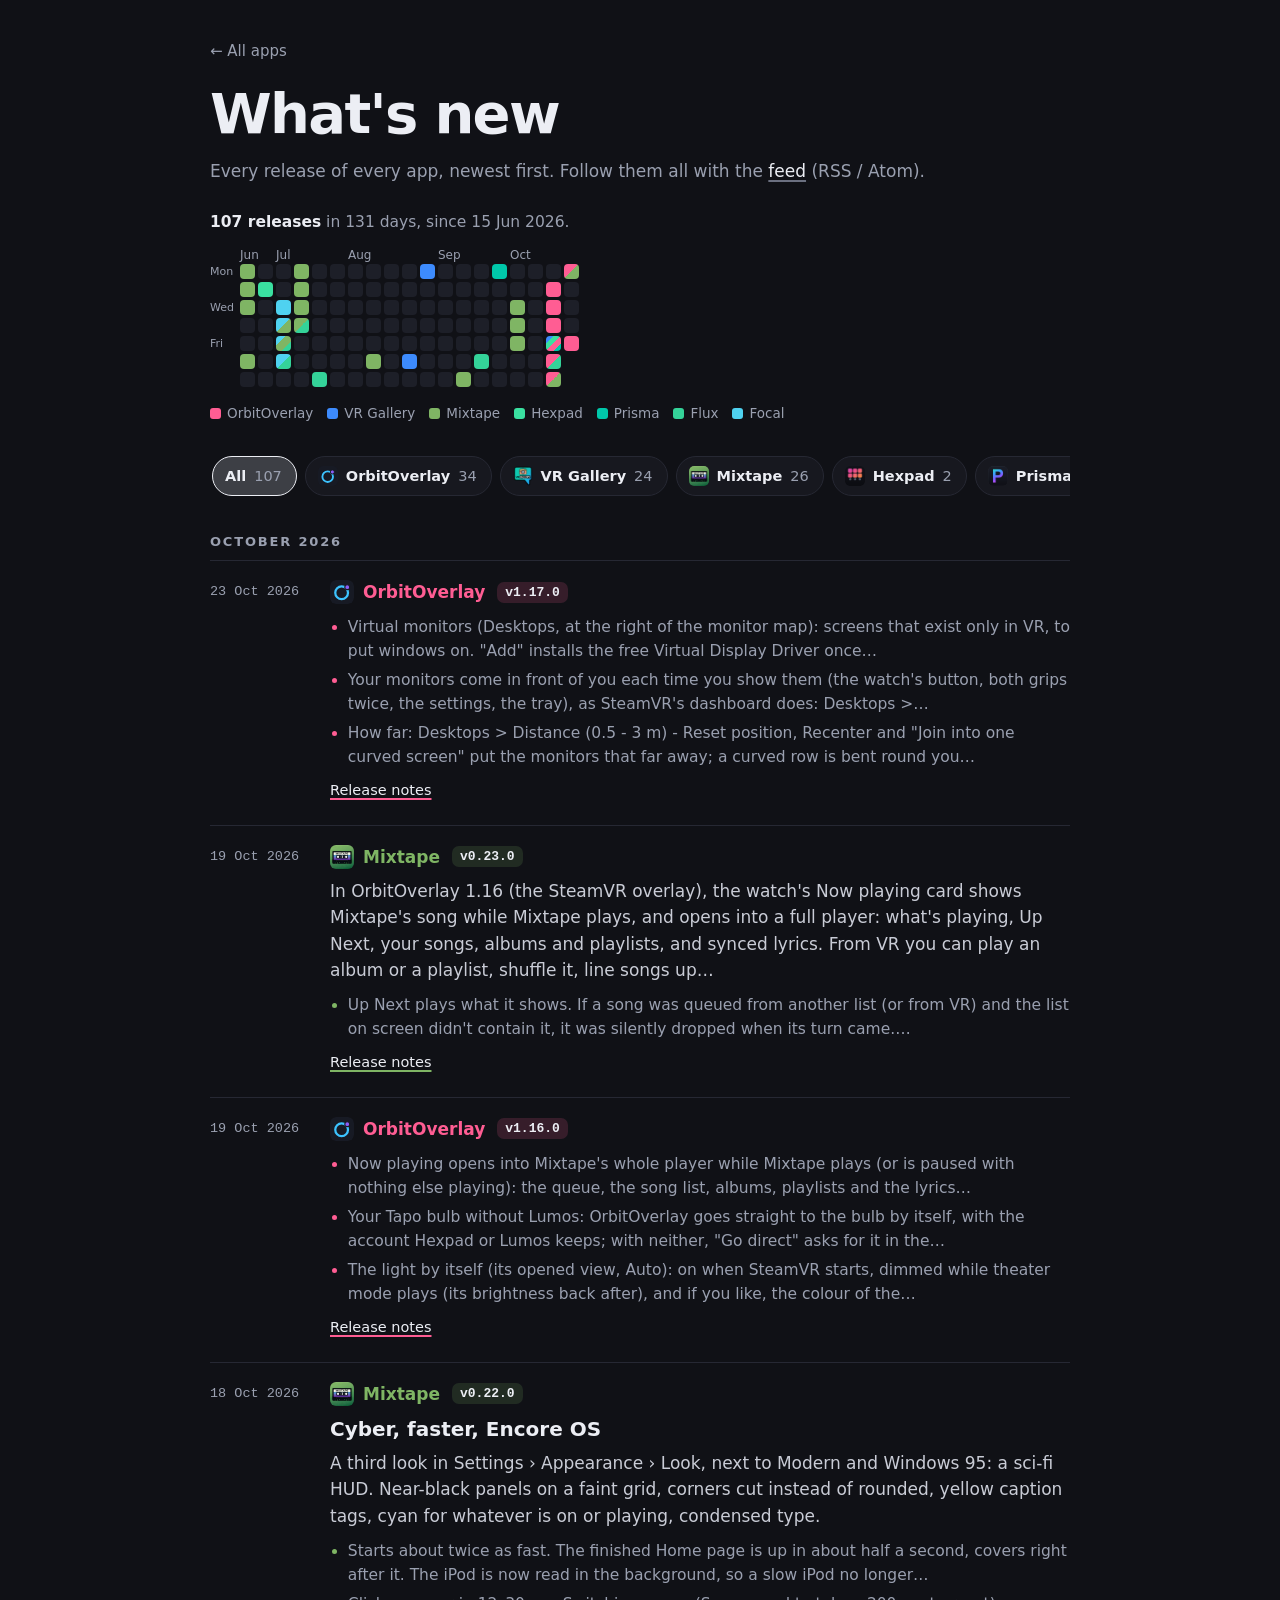
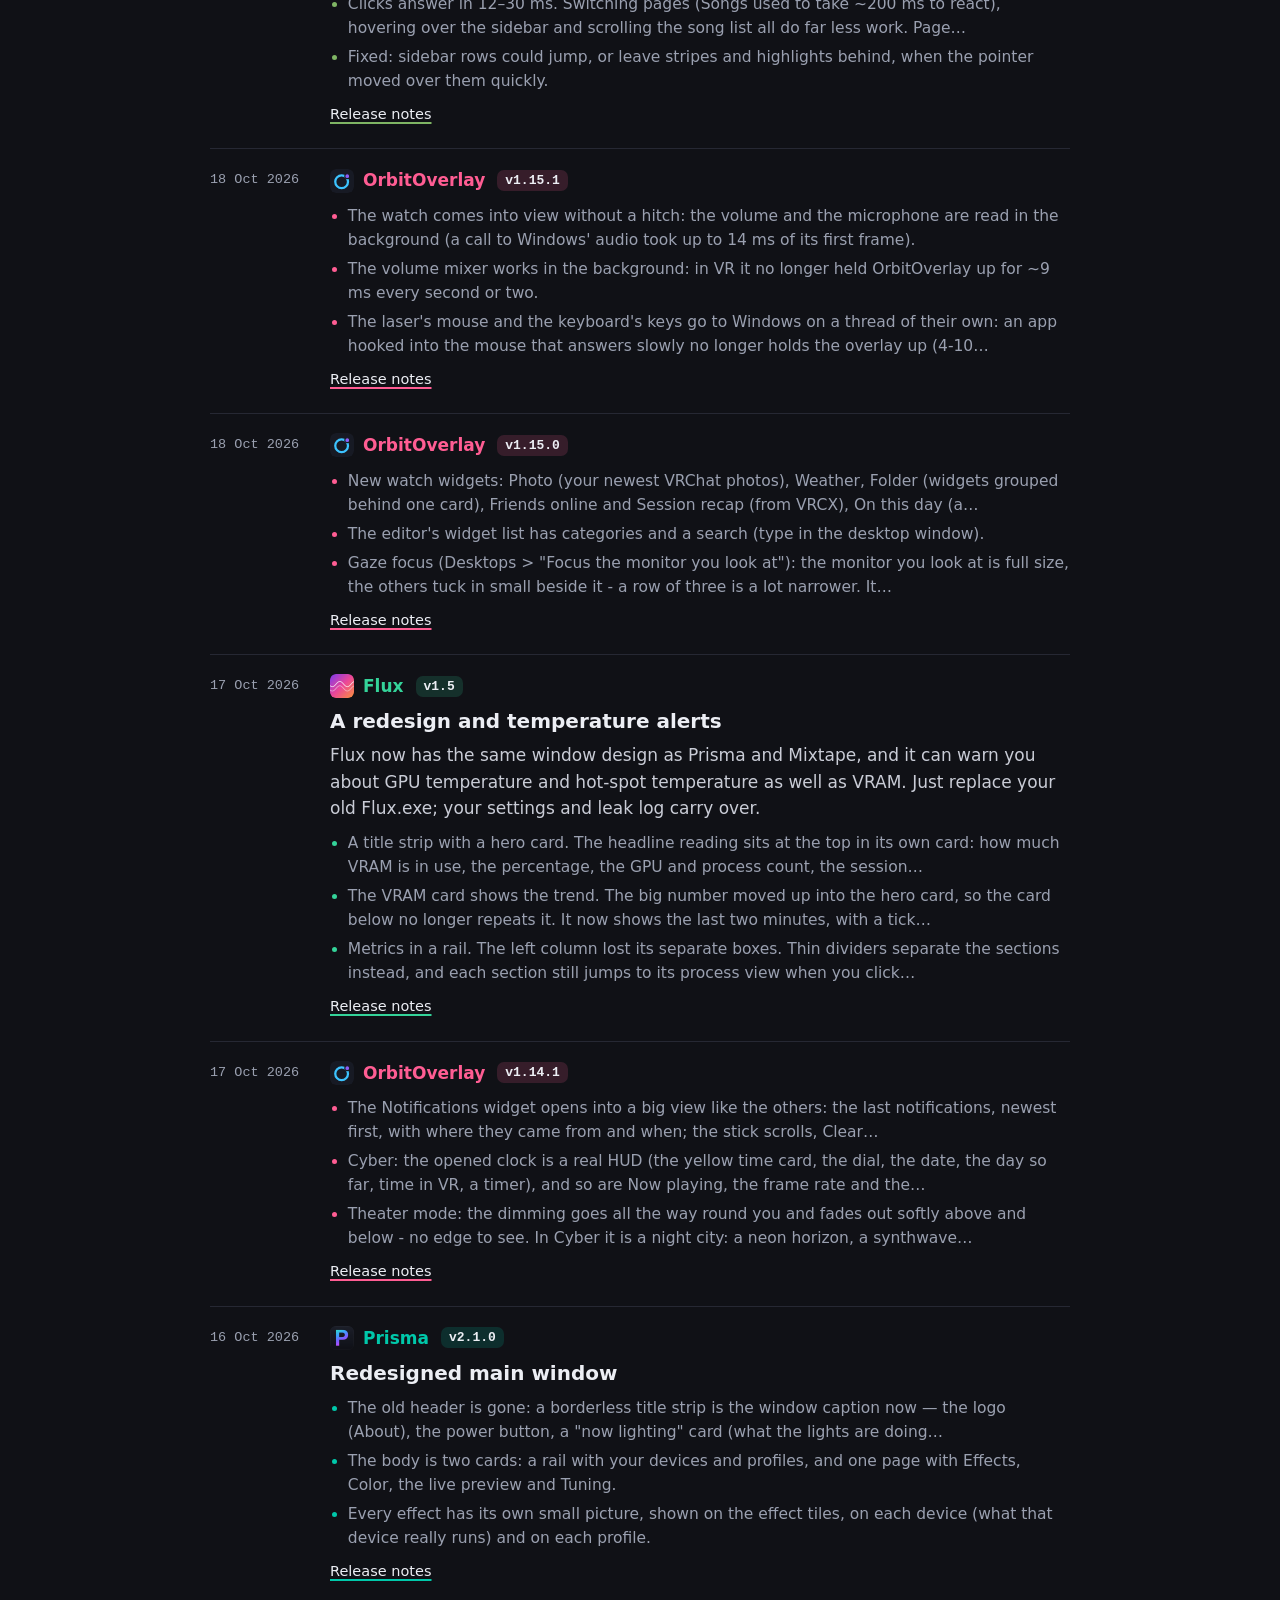
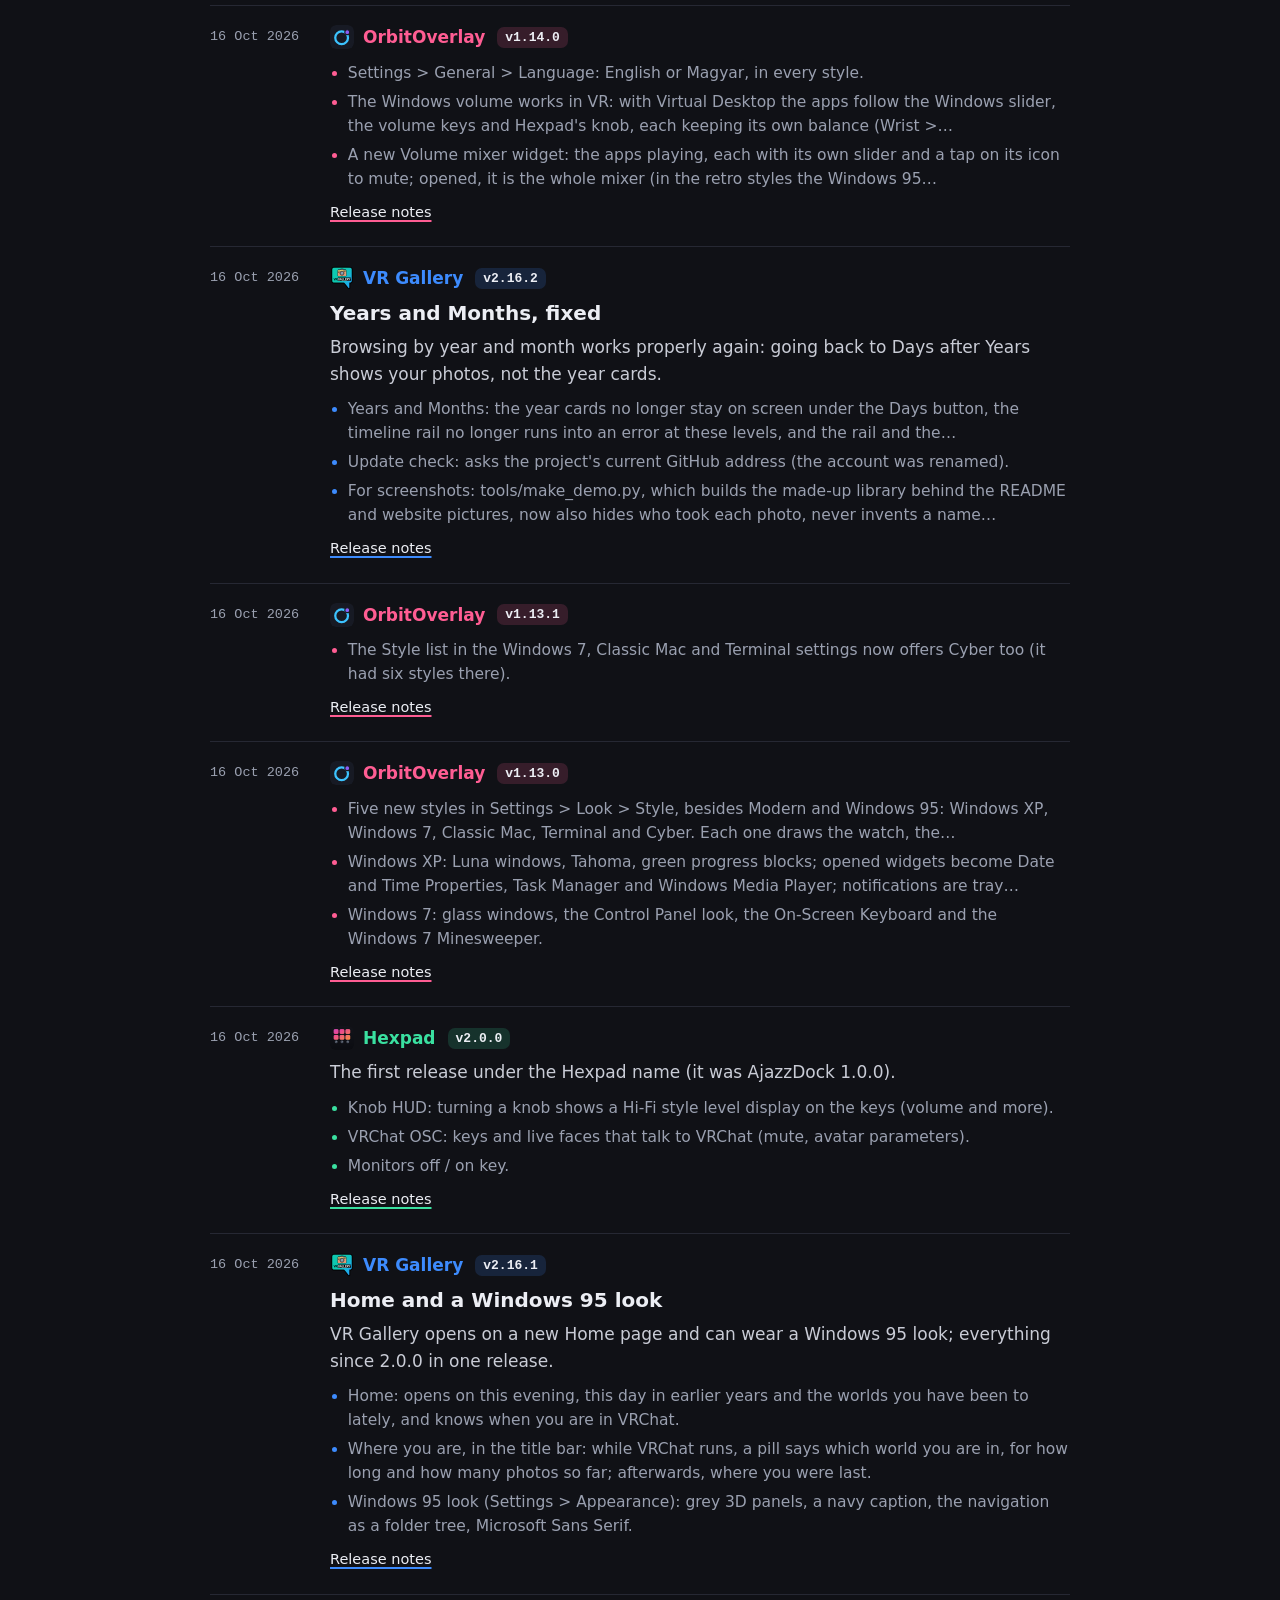
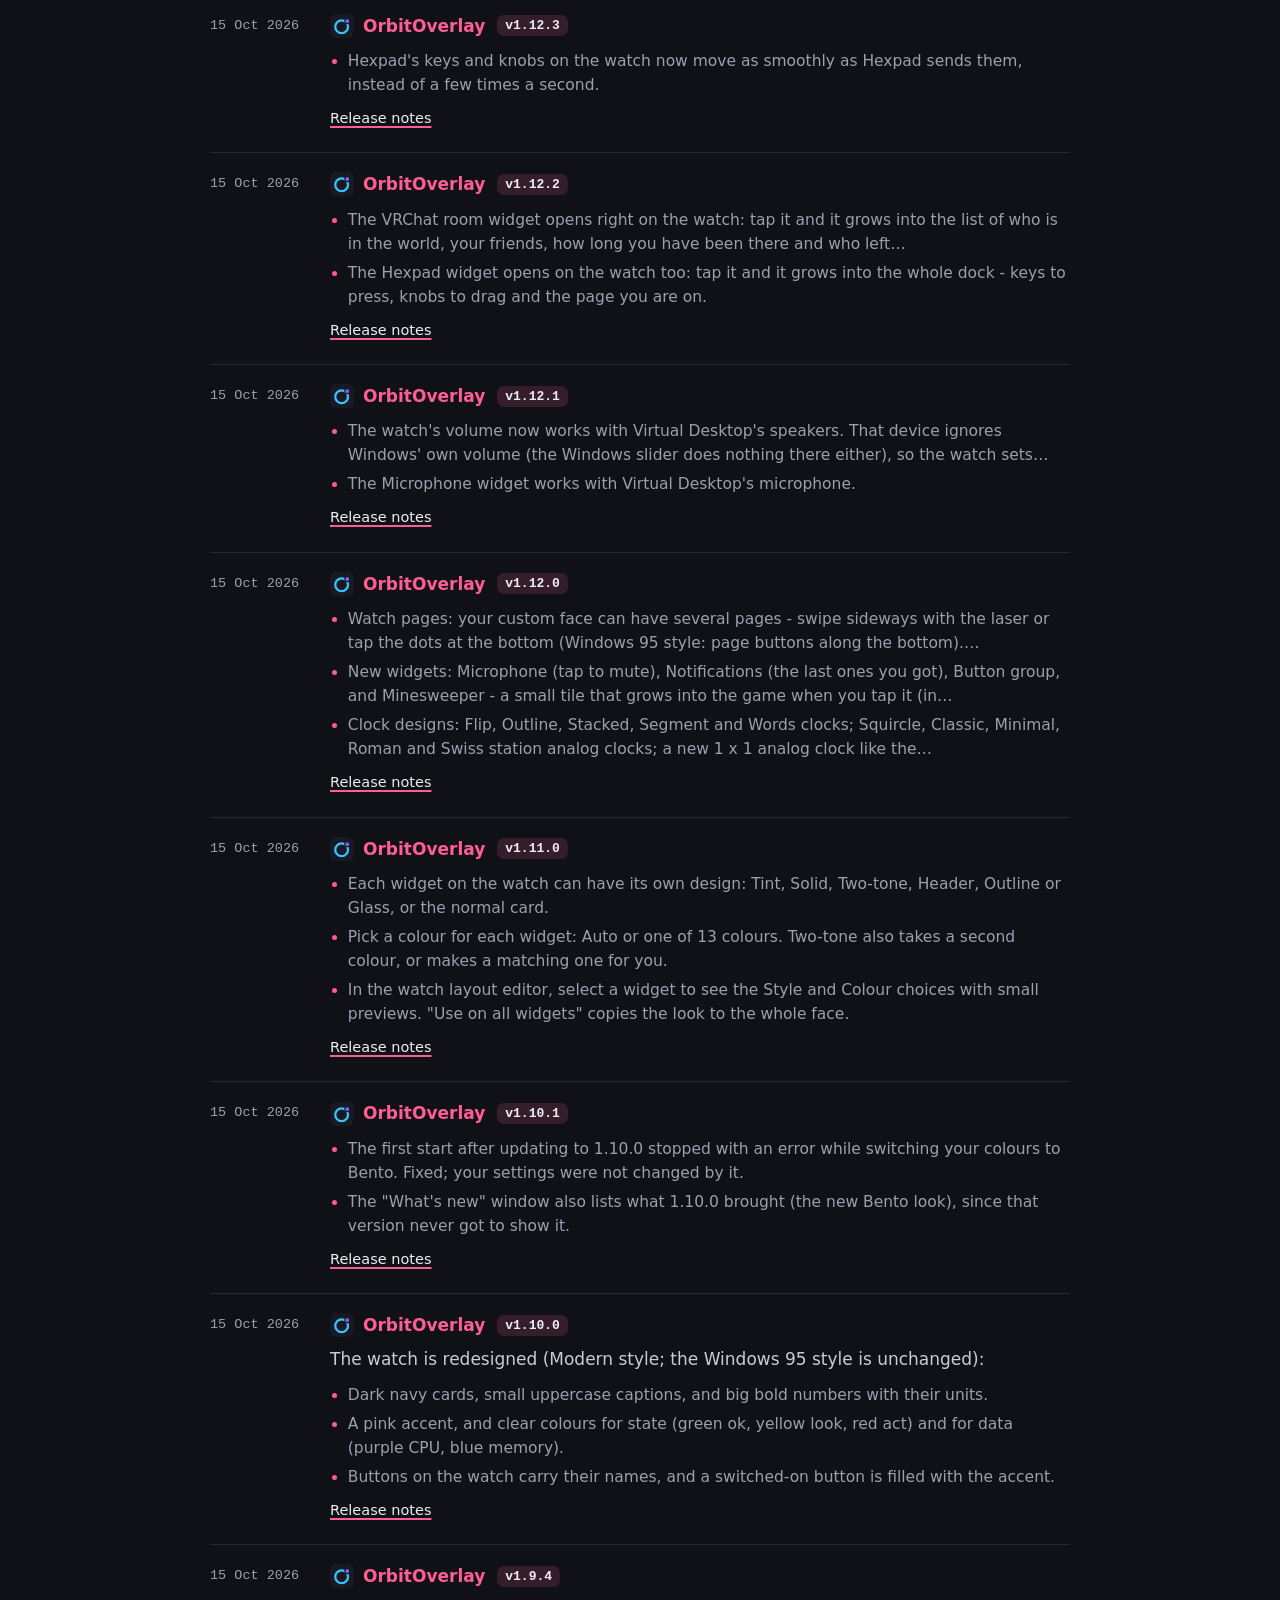
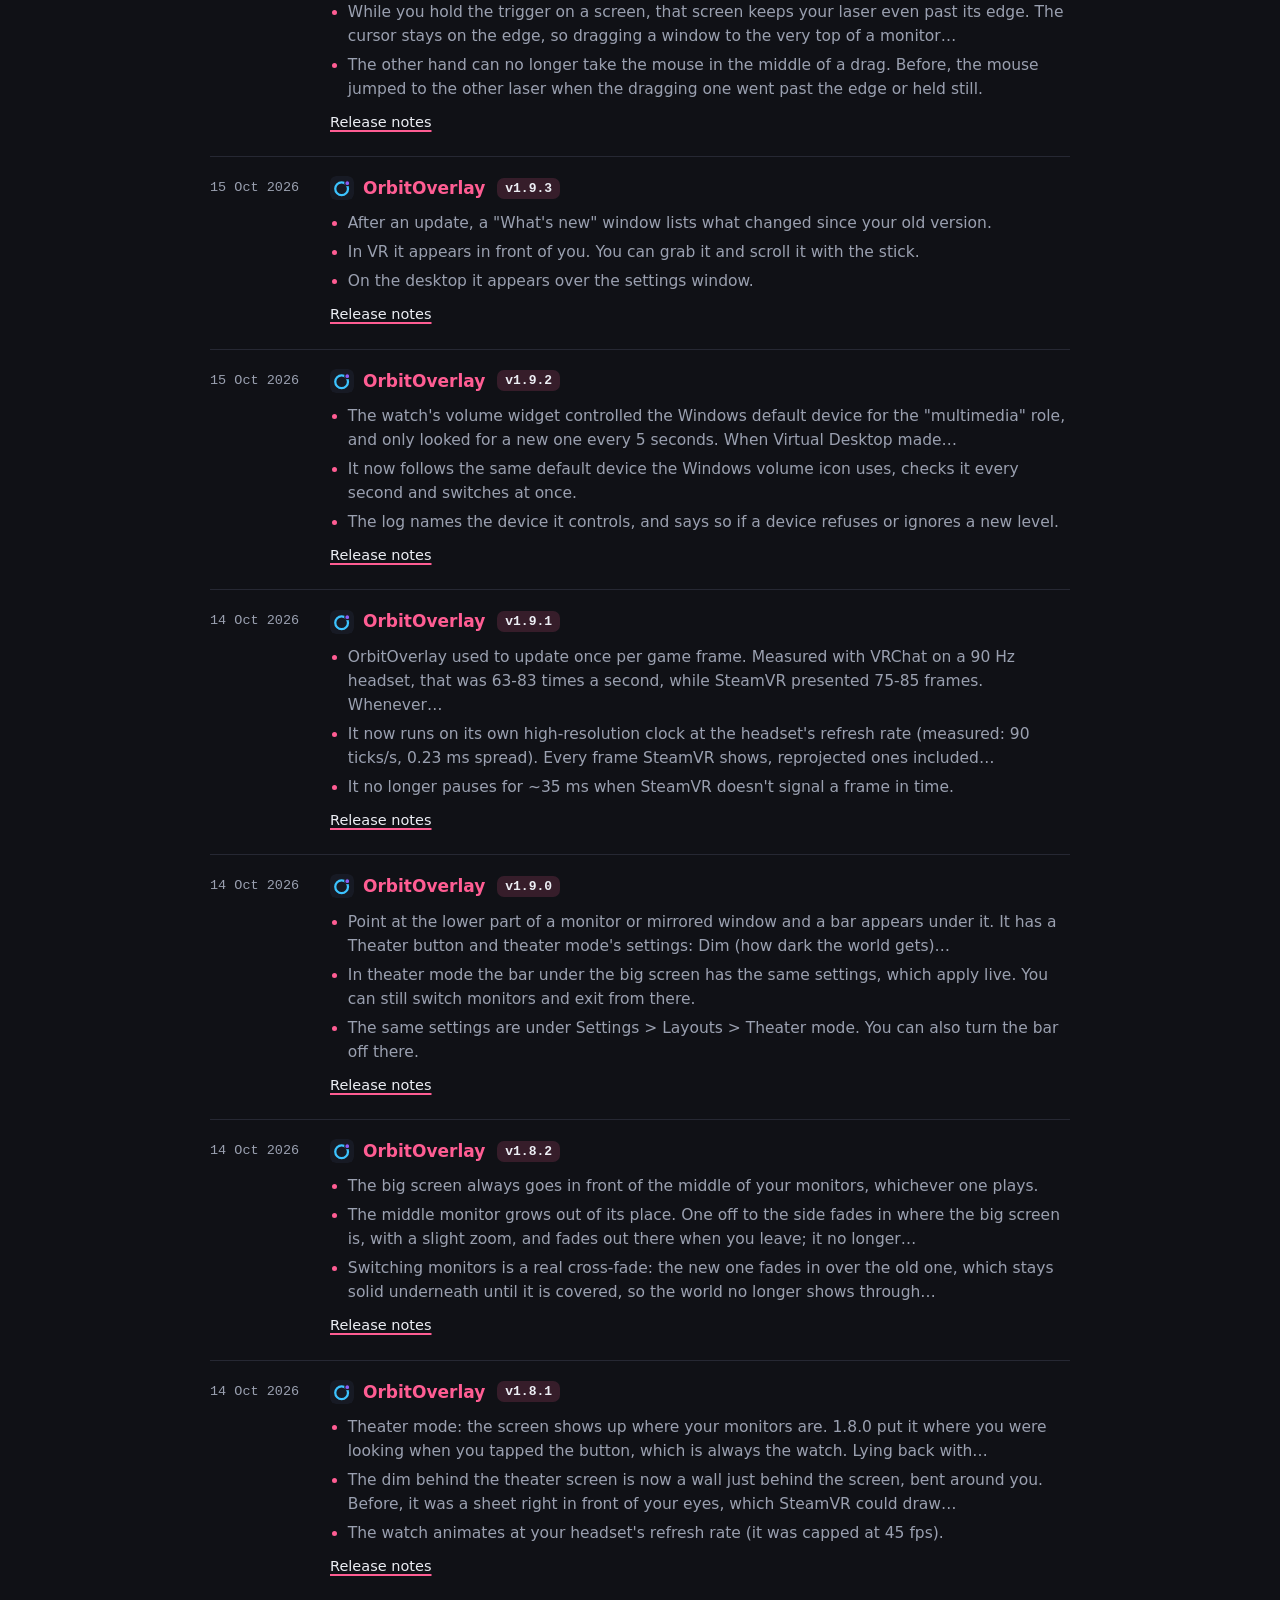
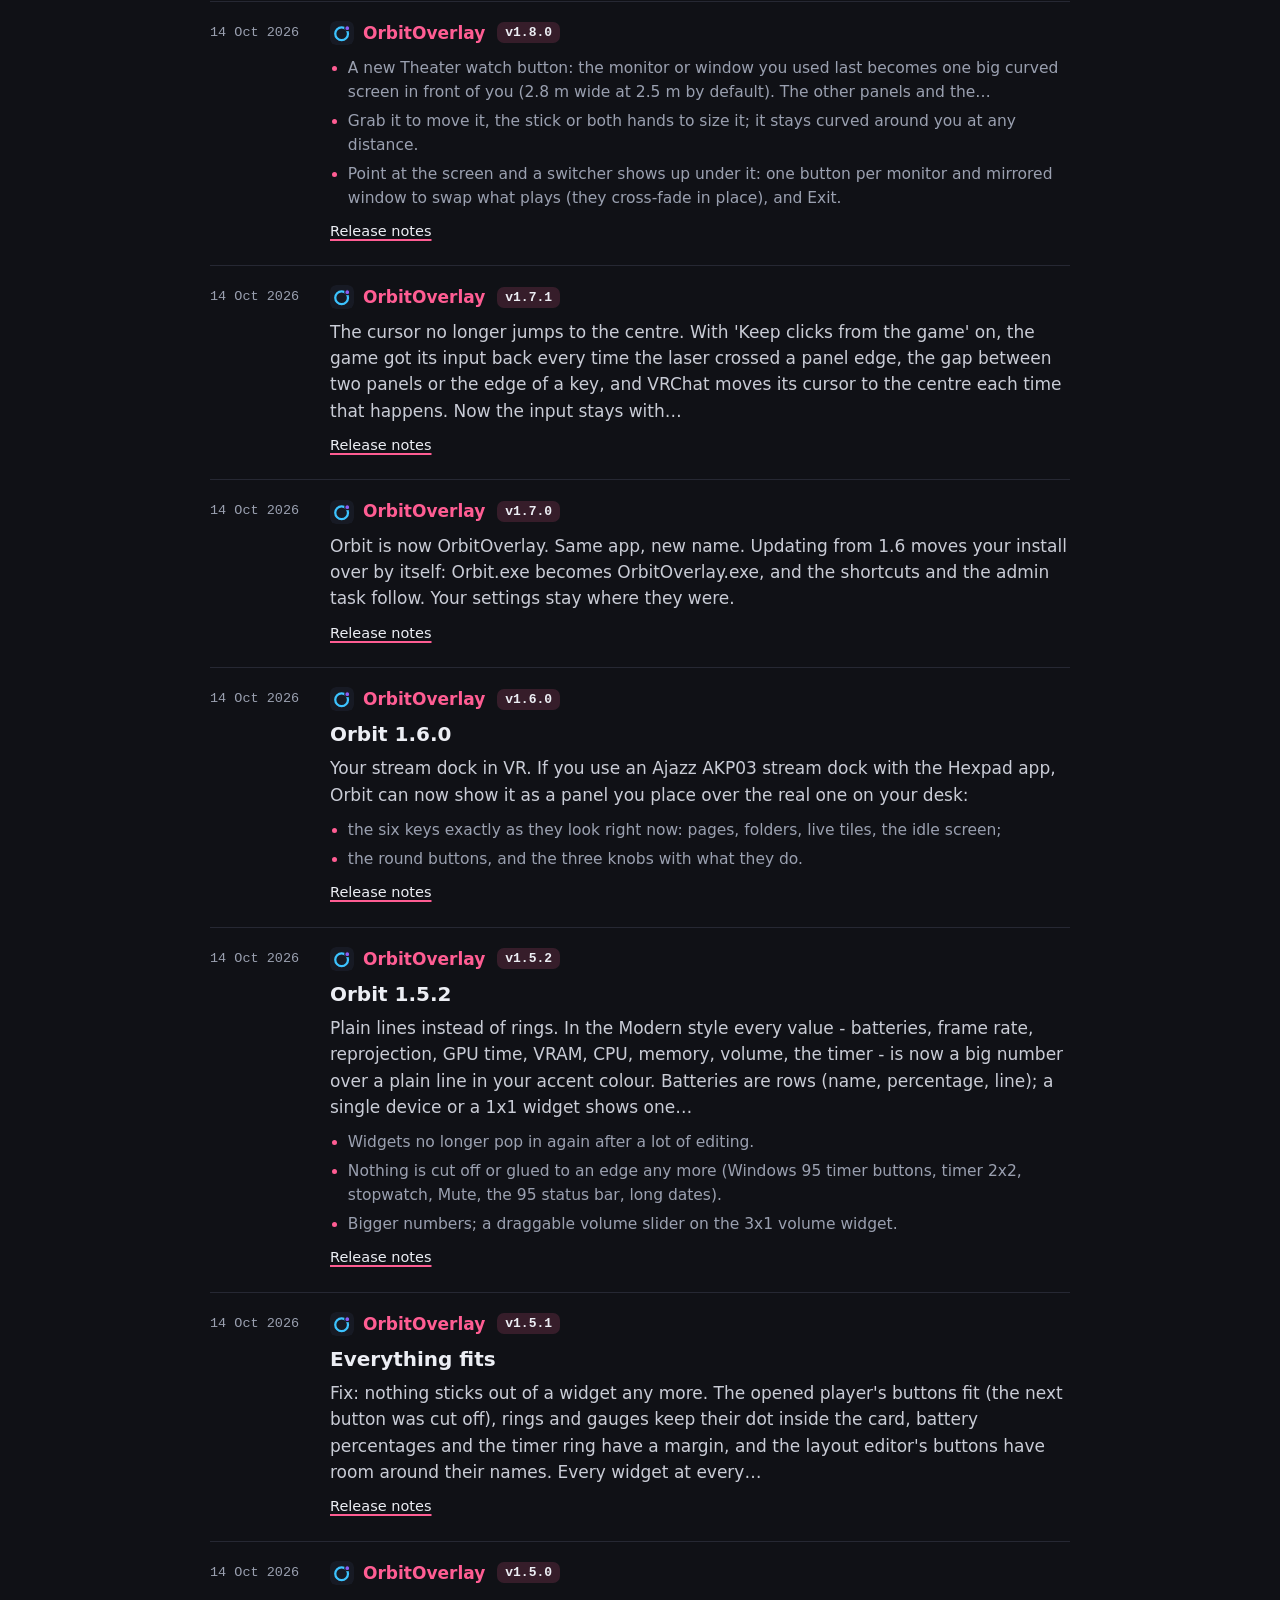
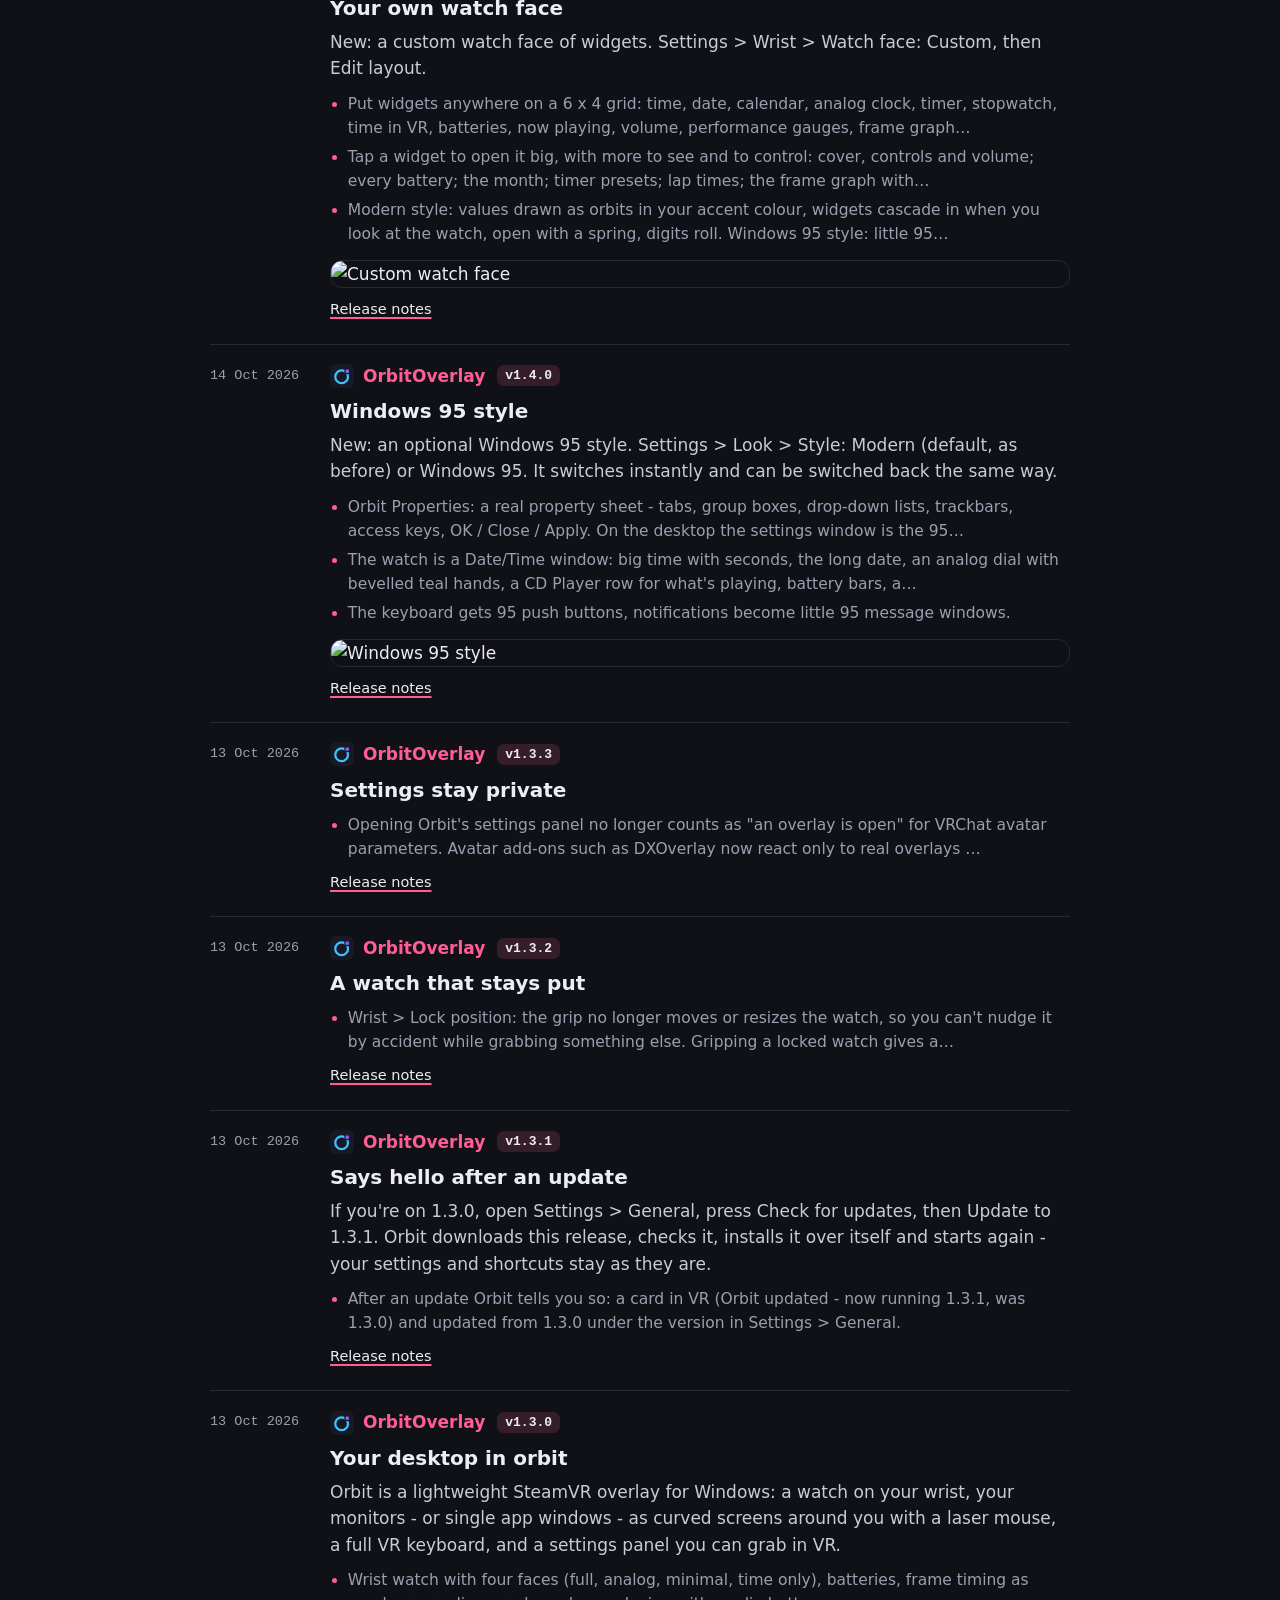
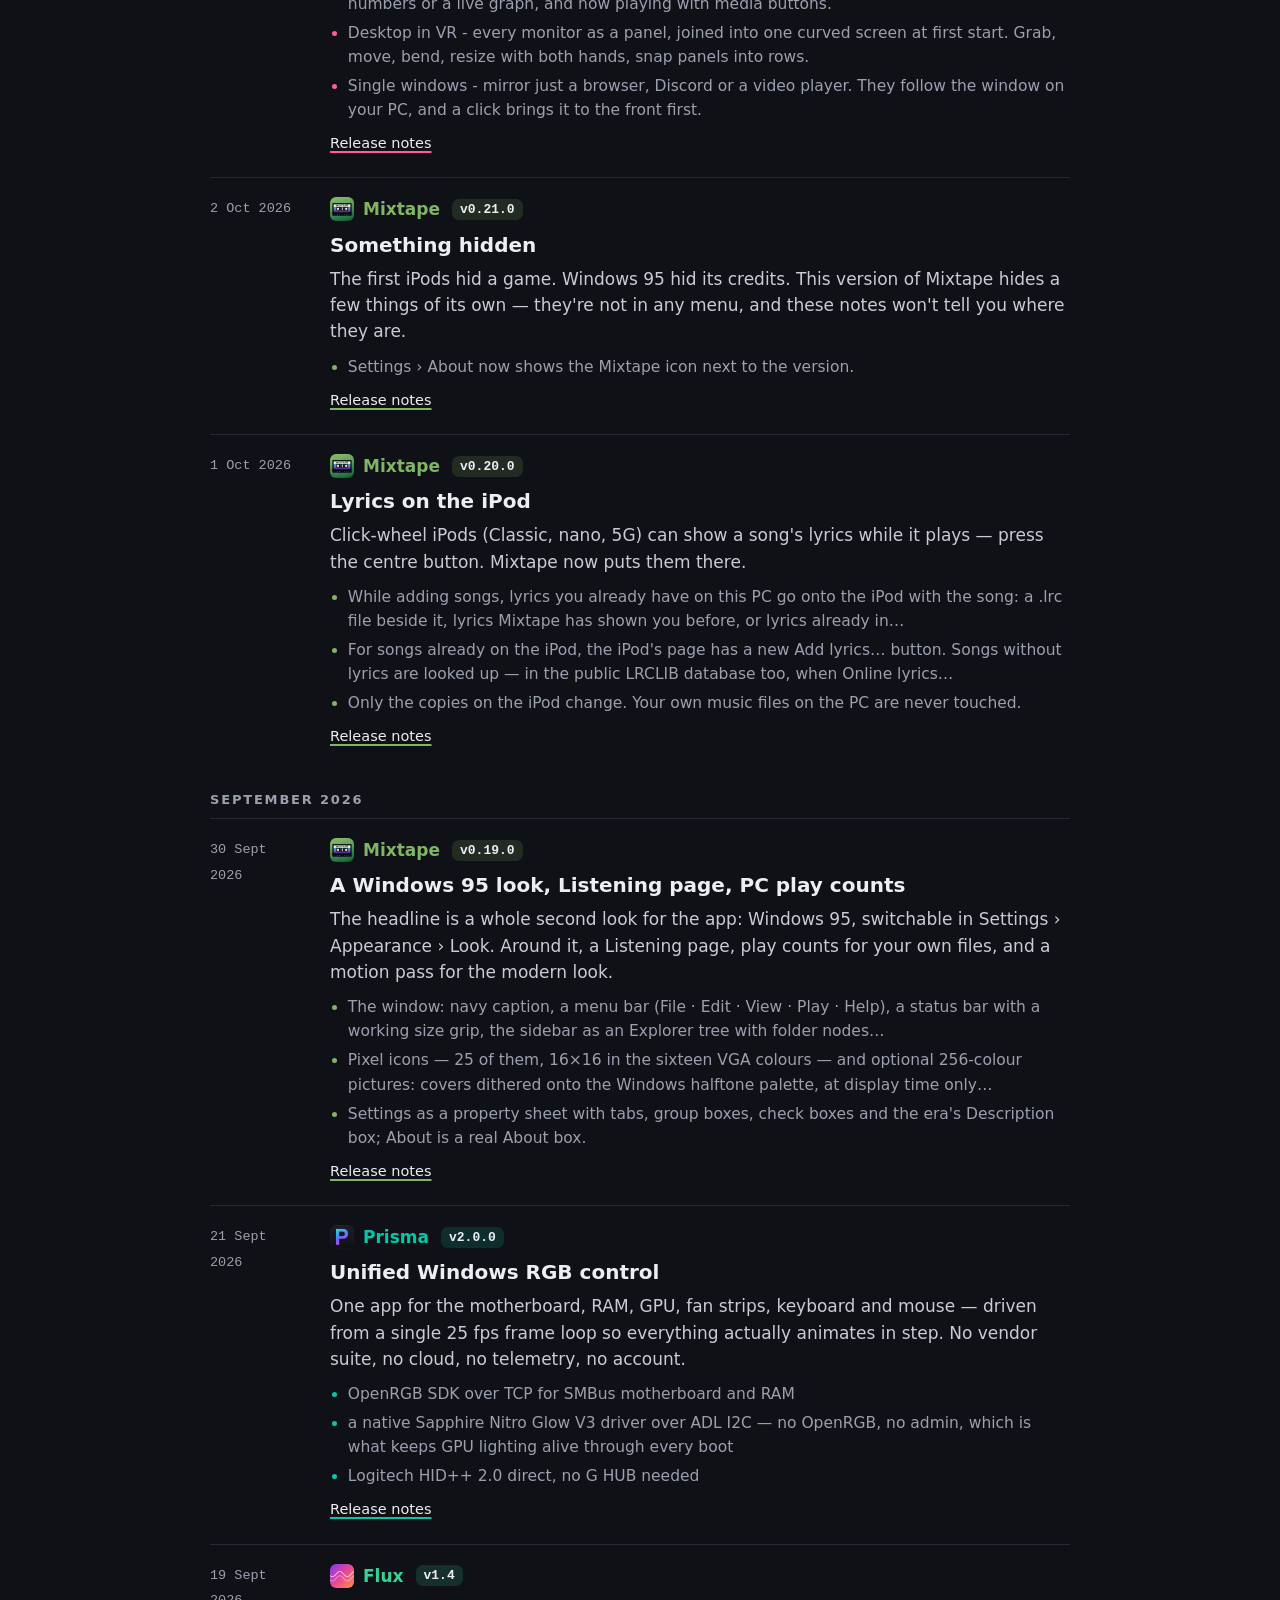
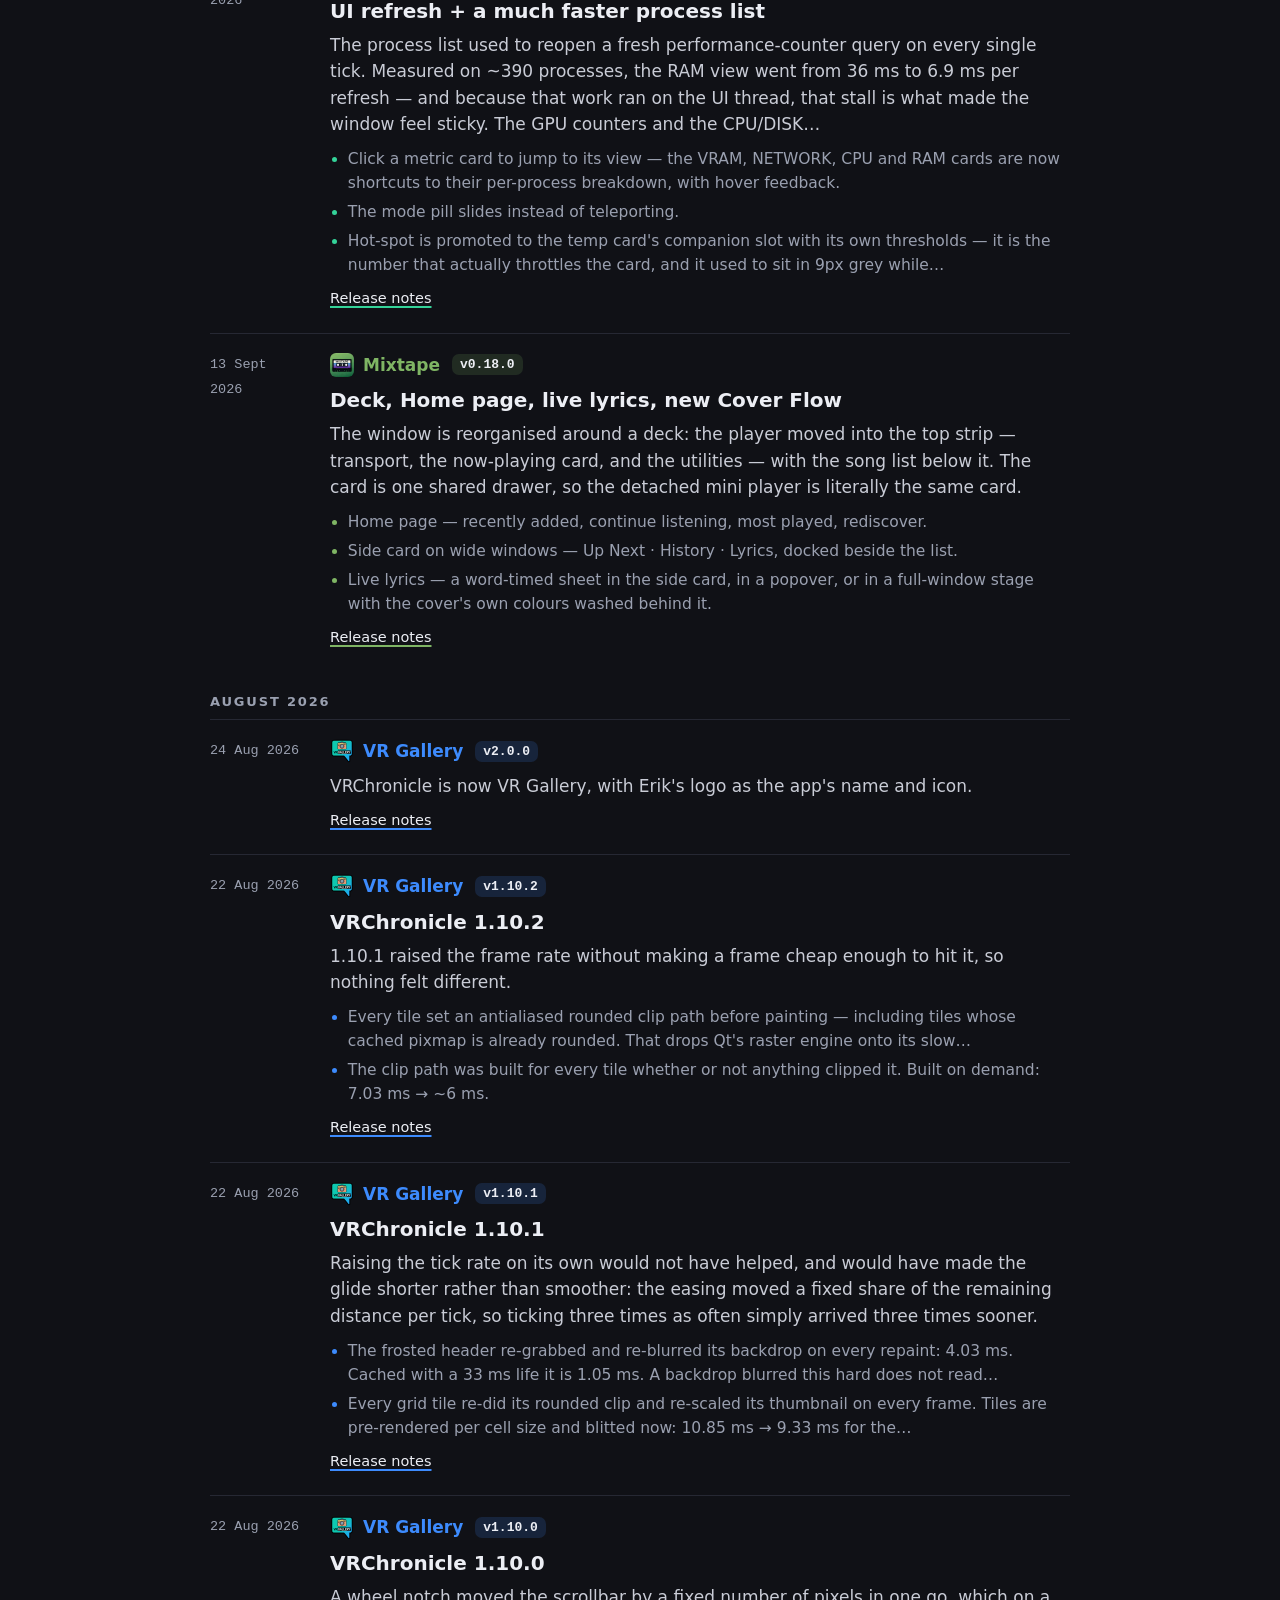
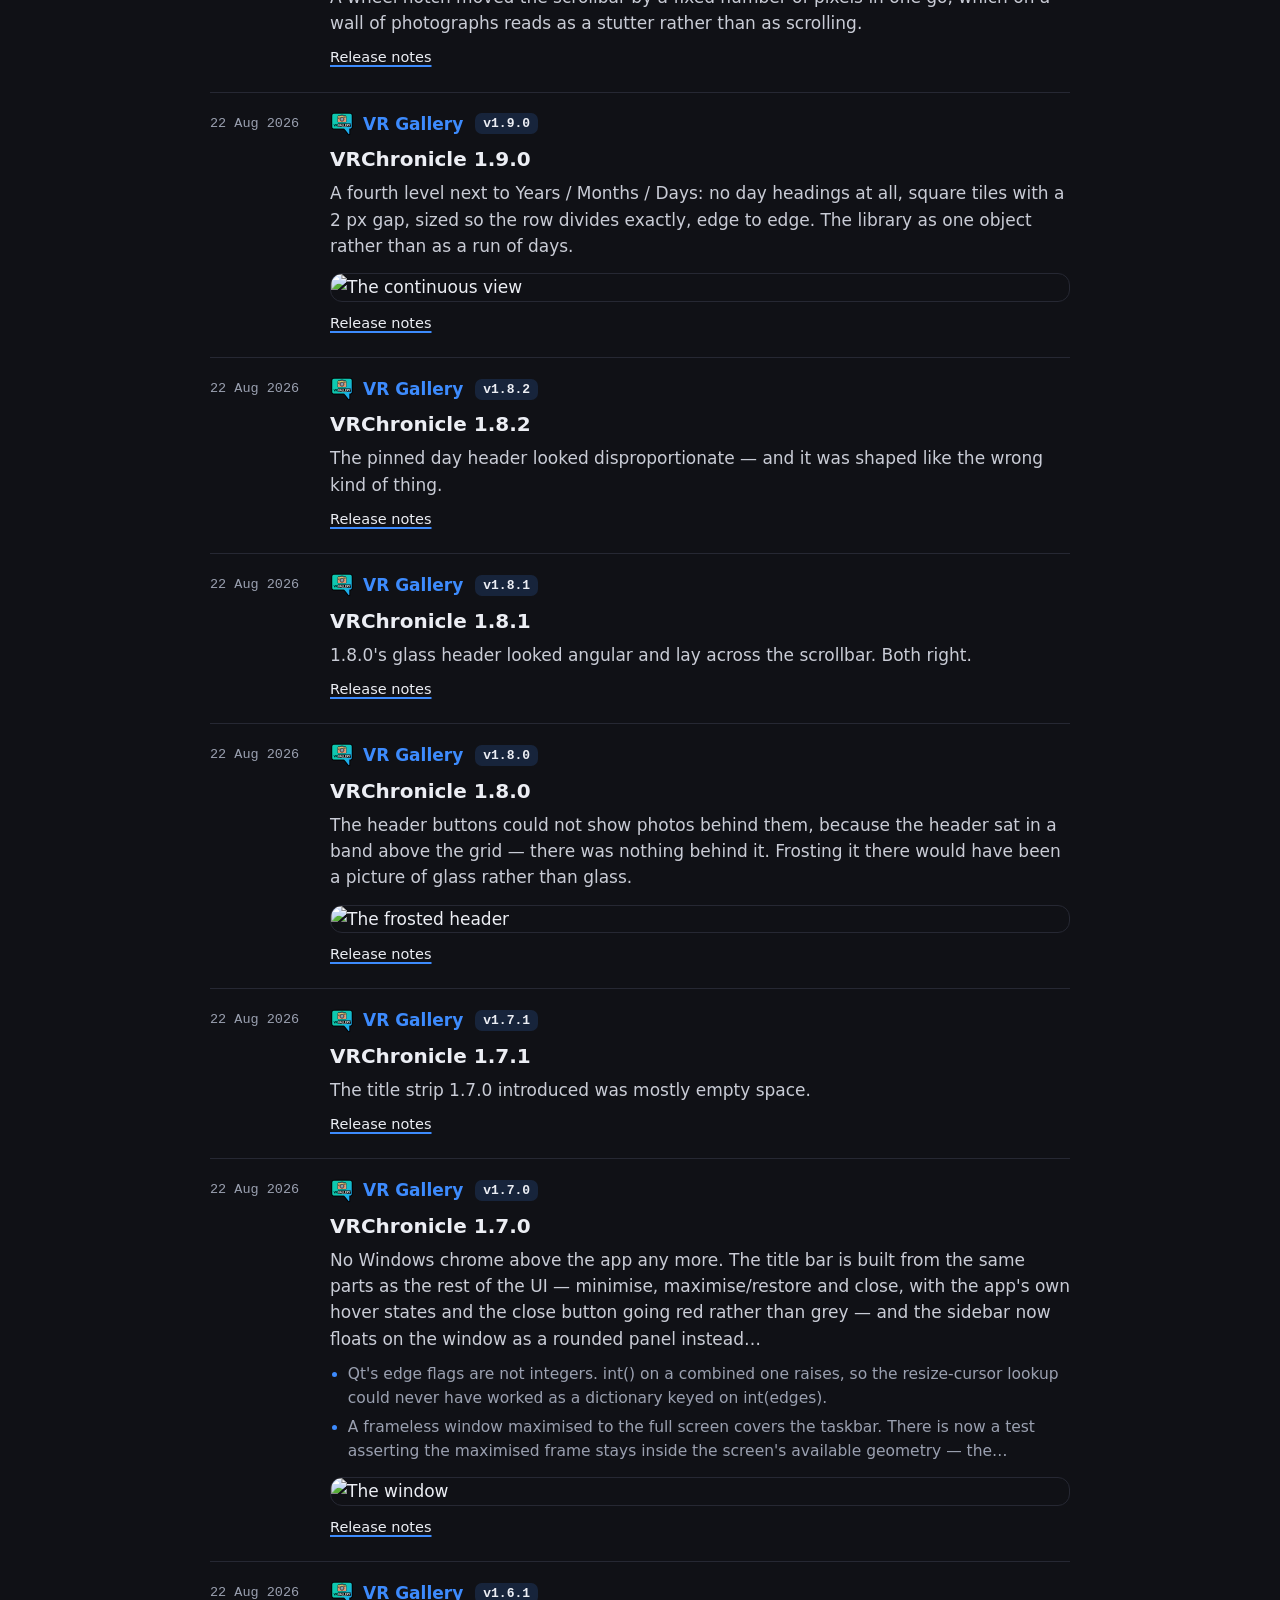
==== commit d35d51f0: "What's new: the latest releases" ====
--- a/news.html
+++ b/news.html
@@ -91,10 +91,10 @@
 <nav class="crumb"><a href="./">← All apps</a></nav>
 <h1>What's new</h1>
 <p class="by">Every release of every app, newest first. Follow them all with the <a href="feed.xml">feed</a> (RSS / Atom).</p>
-<section class="cal" aria-label="Releases by day"><p class="cal-sum"><b>106 releases</b> in 127 days, since 15 Jun 2026.</p><div class="cal-scroll"><div class="cal-box" style="--weeks:19"><div class="cal-m" aria-hidden="true"><span style="--c:0">Jun</span><span style="--c:2">Jul</span><span style="--c:6">Aug</span><span style="--c:11">Sep</span><span style="--c:15">Oct</span></div><div class="cal-w" aria-hidden="true"><span>Mon</span><span></span><span>Wed</span><span></span><span>Fri</span><span></span><span></span></div><div class="cal-g"><a class="d on" href="#d-2026-06-15" style="background:#7fb564" title="15 Jun 2026: Mixtape v0.2, Mixtape v0.3, Mixtape v0.4, Mixtape v0.5, Mixtape v0.5.1, Mixtape v0.6, Mixtape v0.6.1, Mixtape linux-appimage-0.1" aria-label="15 Jun 2026: Mixtape v0.2, Mixtape v0.3, Mixtape v0.4, Mixtape v0.5, Mixtape v0.5.1, Mixtape v0.6, Mixtape v0.6.1, Mixtape linux-appimage-0.1"></a><a class="d on" href="#d-2026-06-16" style="background:#7fb564" title="16 Jun 2026: Mixtape v0.7.0, Mixtape v0.8.0, Mixtape v0.9.0" aria-label="16 Jun 2026: Mixtape v0.7.0, Mixtape v0.8.0, Mixtape v0.9.0"></a><a class="d on" href="#d-2026-06-17" style="background:#7fb564" title="17 Jun 2026: Mixtape v0.10.0" aria-label="17 Jun 2026: Mixtape v0.10.0"></a><span class="d"></span><span class="d"></span><a class="d on" href="#d-2026-06-20" style="background:#7fb564" title="20 Jun 2026: Mixtape v0.11.0" aria-label="20 Jun 2026: Mixtape v0.11.0"></a><span class="d"></span><span class="d"></span><a class="d on" href="#d-2026-06-23" style="background:#3ae0a0" title="23 Jun 2026: Hexpad v1.0.0" aria-label="23 Jun 2026: Hexpad v1.0.0"></a><span class="d"></span><span class="d"></span><span class="d"></span><span class="d"></span><span class="d"></span><span class="d"></span><span class="d"></span><a class="d on" href="#d-2026-07-01" style="background:#4fd2f0" title="1 Jul 2026: Focal v1.0, Focal v1.1" aria-label="1 Jul 2026: Focal v1.0, Focal v1.1"></a><a class="d on" href="#d-2026-07-02" style="background:linear-gradient(135deg,#4fd2f0 0% 50%,#7fb564 50% 100%)" title="2 Jul 2026: Focal v1.2, Focal v1.3, Mixtape v0.12.0, Focal v1.4" aria-label="2 Jul 2026: Focal v1.2, Focal v1.3, Mixtape v0.12.0, Focal v1.4"></a><a class="d on" href="#d-2026-07-03" style="background:linear-gradient(135deg,#4fd2f0 0% 33%,#7fb564 33% 67%,#34d399 67% 100%)" title="3 Jul 2026: Focal v1.5, Mixtape v0.12.1, Flux v1.0, Focal v1.6, Focal v1.7, Focal v1.8, Focal v1.9" aria-label="3 Jul 2026: Focal v1.5, Mixtape v0.12.1, Flux v1.0, Focal v1.6, Focal v1.7, Focal v1.8, Focal v1.9"></a><a class="d on" href="#d-2026-07-04" style="background:linear-gradient(135deg,#4fd2f0 0% 50%,#34d399 50% 100%)" title="4 Jul 2026: Focal v2.0, Flux v1.1, Focal v2.1, Flux v1.2" aria-label="4 Jul 2026: Focal v2.0, Flux v1.1, Focal v2.1, Flux v1.2"></a><span class="d"></span><a class="d on" href="#d-2026-07-06" style="background:#7fb564" title="6 Jul 2026: Mixtape v0.13.0" aria-label="6 Jul 2026: Mixtape v0.13.0"></a><a class="d on" href="#d-2026-07-07" style="background:#7fb564" title="7 Jul 2026: Mixtape v0.14.0" aria-label="7 Jul 2026: Mixtape v0.14.0"></a><a class="d on" href="#d-2026-07-08" style="background:#7fb564" title="8 Jul 2026: Mixtape v0.15.0" aria-label="8 Jul 2026: Mixtape v0.15.0"></a><a class="d on" href="#d-2026-07-09" style="background:linear-gradient(135deg,#7fb564 0% 50%,#34d399 50% 100%)" title="9 Jul 2026: Mixtape v0.16.0, Flux v1.2.1" aria-label="9 Jul 2026: Mixtape v0.16.0, Flux v1.2.1"></a><span class="d"></span><span class="d"></span><span class="d"></span><span class="d"></span><span class="d"></span><span class="d"></span><span class="d"></span><span class="d"></span><span class="d"></span><a class="d on" href="#d-2026-07-19" style="background:#34d399" title="19 Jul 2026: Flux v1.3" aria-label="19 Jul 2026: Flux v1.3"></a><span class="d"></span><span class="d"></span><span class="d"></span><span class="d"></span><span class="d"></span><span class="d"></span><span class="d"></span><span class="d"></span><span class="d"></span><span class="d"></span><span class="d"></span><span class="d"></span><span class="d"></span><span class="d"></span><span class="d"></span><span class="d"></span><span class="d"></span><span class="d"></span><span class="d"></span><a class="d on" href="#d-2026-08-08" style="background:#7fb564" title="8 Aug 2026: Mixtape v0.17.0" aria-label="8 Aug 2026: Mixtape v0.17.0"></a><span class="d"></span><span class="d"></span><span class="d"></span><span class="d"></span><span class="d"></span><span class="d"></span><span class="d"></span><span class="d"></span><span class="d"></span><span class="d"></span><span class="d"></span><span class="d"></span><span class="d"></span><a class="d on" href="#d-2026-08-22" style="background:#3d8bfd" title="22 Aug 2026: VR Gallery v1.1.0, VR Gallery v1.2.0, VR Gallery v1.2.1, VR Gallery v1.2.2, VR Gallery v1.2.3, VR Gallery v1.3.0, VR Gallery v1.3.1, VR Gallery v1.4.0, VR Gallery v1.4.1, VR Gallery v1.5.0, VR Gallery v1.6.0, VR Gallery v1.6.1, VR Gallery v1.7.0, VR Gallery v1.7.1, VR Gallery v1.8.0, VR Gallery v1.8.1, VR Gallery v1.8.2, VR Gallery v1.9.0, VR Gallery v1.10.0, VR Gallery v1.10.1, VR Gallery v1.10.2" aria-label="22 Aug 2026: VR Gallery v1.1.0, VR Gallery v1.2.0, VR Gallery v1.2.1, VR Gallery v1.2.2, VR Gallery v1.2.3, VR Gallery v1.3.0, VR Gallery v1.3.1, VR Gallery v1.4.0, VR Gallery v1.4.1, VR Gallery v1.5.0, VR Gallery v1.6.0, VR Gallery v1.6.1, VR Gallery v1.7.0, VR Gallery v1.7.1, VR Gallery v1.8.0, VR Gallery v1.8.1, VR Gallery v1.8.2, VR Gallery v1.9.0, VR Gallery v1.10.0, VR Gallery v1.10.1, VR Gallery v1.10.2"></a><span class="d"></span><a class="d on" href="#d-2026-08-24" style="background:#3d8bfd" title="24 Aug 2026: VR Gallery v2.0.0" aria-label="24 Aug 2026: VR Gallery v2.0.0"></a><span class="d"></span><span class="d"></span><span class="d"></span><span class="d"></span><span class="d"></span><span class="d"></span><span class="d"></span><span class="d"></span><span class="d"></span><span class="d"></span><span class="d"></span><span class="d"></span><span class="d"></span><span class="d"></span><span class="d"></span><span class="d"></span><span class="d"></span><span class="d"></span><span class="d"></span><a class="d on" href="#d-2026-09-13" style="background:#7fb564" title="13 Sept 2026: Mixtape v0.18.0" aria-label="13 Sept 2026: Mixtape v0.18.0"></a><span class="d"></span><span class="d"></span><span class="d"></span><span class="d"></span><span class="d"></span><a class="d on" href="#d-2026-09-19" style="background:#34d399" title="19 Sept 2026: Flux v1.4" aria-label="19 Sept 2026: Flux v1.4"></a><span class="d"></span><a class="d on" href="#d-2026-09-21" style="background:#00c8aa" title="21 Sept 2026: Prisma v2.0.0" aria-label="21 Sept 2026: Prisma v2.0.0"></a><span class="d"></span><span class="d"></span><span class="d"></span><span class="d"></span><span class="d"></span><span class="d"></span><span class="d"></span><span class="d"></span><a class="d on" href="#d-2026-09-30" style="background:#7fb564" title="30 Sept 2026: Mixtape v0.19.0" aria-label="30 Sept 2026: Mixtape v0.19.0"></a><a class="d on" href="#d-2026-10-01" style="background:#7fb564" title="1 Oct 2026: Mixtape v0.20.0" aria-label="1 Oct 2026: Mixtape v0.20.0"></a><a class="d on" href="#d-2026-10-02" style="background:#7fb564" title="2 Oct 2026: Mixtape v0.21.0" aria-label="2 Oct 2026: Mixtape v0.21.0"></a><span class="d"></span><span class="d"></span><span class="d"></span><span class="d"></span><span class="d"></span><span class="d"></span><span class="d"></span><span class="d"></span><span class="d"></span><span class="d"></span><a class="d on" href="#d-2026-10-13" style="background:#ff5d93" title="13 Oct 2026: OrbitOverlay v1.3.0, OrbitOverlay v1.3.1, OrbitOverlay v1.3.2, OrbitOverlay v1.3.3" aria-label="13 Oct 2026: OrbitOverlay v1.3.0, OrbitOverlay v1.3.1, OrbitOverlay v1.3.2, OrbitOverlay v1.3.3"></a><a class="d on" href="#d-2026-10-14" style="background:#ff5d93" title="14 Oct 2026: OrbitOverlay v1.4.0, OrbitOverlay v1.5.0, OrbitOverlay v1.5.1, OrbitOverlay v1.5.2, OrbitOverlay v1.6.0, OrbitOverlay v1.7.0, OrbitOverlay v1.7.1, OrbitOverlay v1.8.0, OrbitOverlay v1.8.1, OrbitOverlay v1.8.2, OrbitOverlay v1.9.0, OrbitOverlay v1.9.1" aria-label="14 Oct 2026: OrbitOverlay v1.4.0, OrbitOverlay v1.5.0, OrbitOverlay v1.5.1, OrbitOverlay v1.5.2, OrbitOverlay v1.6.0, OrbitOverlay v1.7.0, OrbitOverlay v1.7.1, OrbitOverlay v1.8.0, OrbitOverlay v1.8.1, OrbitOverlay v1.8.2, OrbitOverlay v1.9.0, OrbitOverlay v1.9.1"></a><a class="d on" href="#d-2026-10-15" style="background:#ff5d93" title="15 Oct 2026: OrbitOverlay v1.9.2, OrbitOverlay v1.9.3, OrbitOverlay v1.9.4, OrbitOverlay v1.10.0, OrbitOverlay v1.10.1, OrbitOverlay v1.11.0, OrbitOverlay v1.12.0, OrbitOverlay v1.12.1, OrbitOverlay v1.12.2, OrbitOverlay v1.12.3" aria-label="15 Oct 2026: OrbitOverlay v1.9.2, OrbitOverlay v1.9.3, OrbitOverlay v1.9.4, OrbitOverlay v1.10.0, OrbitOverlay v1.10.1, OrbitOverlay v1.11.0, OrbitOverlay v1.12.0, OrbitOverlay v1.12.1, OrbitOverlay v1.12.2, OrbitOverlay v1.12.3"></a><a class="d on" href="#d-2026-10-16" style="background:linear-gradient(135deg,#3d8bfd 0% 25%,#3ae0a0 25% 50%,#ff5d93 50% 75%,#00c8aa 75% 100%)" title="16 Oct 2026: VR Gallery v2.16.1, Hexpad v2.0.0, OrbitOverlay v1.13.0, OrbitOverlay v1.13.1, VR Gallery v2.16.2, OrbitOverlay v1.14.0, Prisma v2.1.0" aria-label="16 Oct 2026: VR Gallery v2.16.1, Hexpad v2.0.0, OrbitOverlay v1.13.0, OrbitOverlay v1.13.1, VR Gallery v2.16.2, OrbitOverlay v1.14.0, Prisma v2.1.0"></a><a class="d on" href="#d-2026-10-17" style="background:linear-gradient(135deg,#ff5d93 0% 50%,#34d399 50% 100%)" title="17 Oct 2026: OrbitOverlay v1.14.1, Flux v1.5" aria-label="17 Oct 2026: OrbitOverlay v1.14.1, Flux v1.5"></a><a class="d on" href="#d-2026-10-18" style="background:linear-gradient(135deg,#ff5d93 0% 50%,#7fb564 50% 100%)" title="18 Oct 2026: OrbitOverlay v1.15.0, OrbitOverlay v1.15.1, Mixtape v0.22.0" aria-label="18 Oct 2026: OrbitOverlay v1.15.0, OrbitOverlay v1.15.1, Mixtape v0.22.0"></a><a class="d on" href="#d-2026-10-19" style="background:linear-gradient(135deg,#ff5d93 0% 50%,#7fb564 50% 100%)" title="19 Oct 2026: OrbitOverlay v1.16.0, Mixtape v0.23.0" aria-label="19 Oct 2026: OrbitOverlay v1.16.0, Mixtape v0.23.0"></a><span class="d out"></span><span class="d out"></span><span class="d out"></span><span class="d out"></span><span class="d out"></span><span class="d out"></span></div></div></div><p class="cal-key"><span style="--acc:#ff5d93"><i></i>OrbitOverlay</span><span style="--acc:#3d8bfd"><i></i>VR Gallery</span><span style="--acc:#7fb564"><i></i>Mixtape</span><span style="--acc:#3ae0a0"><i></i>Hexpad</span><span style="--acc:#00c8aa"><i></i>Prisma</span><span style="--acc:#34d399"><i></i>Flux</span><span style="--acc:#4fd2f0"><i></i>Focal</span></p></section>
+<section class="cal" aria-label="Releases by day"><p class="cal-sum"><b>107 releases</b> in 131 days, since 15 Jun 2026.</p><div class="cal-scroll"><div class="cal-box" style="--weeks:19"><div class="cal-m" aria-hidden="true"><span style="--c:0">Jun</span><span style="--c:2">Jul</span><span style="--c:6">Aug</span><span style="--c:11">Sep</span><span style="--c:15">Oct</span></div><div class="cal-w" aria-hidden="true"><span>Mon</span><span></span><span>Wed</span><span></span><span>Fri</span><span></span><span></span></div><div class="cal-g"><a class="d on" href="#d-2026-06-15" style="background:#7fb564" title="15 Jun 2026: Mixtape v0.2, Mixtape v0.3, Mixtape v0.4, Mixtape v0.5, Mixtape v0.5.1, Mixtape v0.6, Mixtape v0.6.1, Mixtape linux-appimage-0.1" aria-label="15 Jun 2026: Mixtape v0.2, Mixtape v0.3, Mixtape v0.4, Mixtape v0.5, Mixtape v0.5.1, Mixtape v0.6, Mixtape v0.6.1, Mixtape linux-appimage-0.1"></a><a class="d on" href="#d-2026-06-16" style="background:#7fb564" title="16 Jun 2026: Mixtape v0.7.0, Mixtape v0.8.0, Mixtape v0.9.0" aria-label="16 Jun 2026: Mixtape v0.7.0, Mixtape v0.8.0, Mixtape v0.9.0"></a><a class="d on" href="#d-2026-06-17" style="background:#7fb564" title="17 Jun 2026: Mixtape v0.10.0" aria-label="17 Jun 2026: Mixtape v0.10.0"></a><span class="d"></span><span class="d"></span><a class="d on" href="#d-2026-06-20" style="background:#7fb564" title="20 Jun 2026: Mixtape v0.11.0" aria-label="20 Jun 2026: Mixtape v0.11.0"></a><span class="d"></span><span class="d"></span><a class="d on" href="#d-2026-06-23" style="background:#3ae0a0" title="23 Jun 2026: Hexpad v1.0.0" aria-label="23 Jun 2026: Hexpad v1.0.0"></a><span class="d"></span><span class="d"></span><span class="d"></span><span class="d"></span><span class="d"></span><span class="d"></span><span class="d"></span><a class="d on" href="#d-2026-07-01" style="background:#4fd2f0" title="1 Jul 2026: Focal v1.0, Focal v1.1" aria-label="1 Jul 2026: Focal v1.0, Focal v1.1"></a><a class="d on" href="#d-2026-07-02" style="background:linear-gradient(135deg,#4fd2f0 0% 50%,#7fb564 50% 100%)" title="2 Jul 2026: Focal v1.2, Focal v1.3, Mixtape v0.12.0, Focal v1.4" aria-label="2 Jul 2026: Focal v1.2, Focal v1.3, Mixtape v0.12.0, Focal v1.4"></a><a class="d on" href="#d-2026-07-03" style="background:linear-gradient(135deg,#4fd2f0 0% 33%,#7fb564 33% 67%,#34d399 67% 100%)" title="3 Jul 2026: Focal v1.5, Mixtape v0.12.1, Flux v1.0, Focal v1.6, Focal v1.7, Focal v1.8, Focal v1.9" aria-label="3 Jul 2026: Focal v1.5, Mixtape v0.12.1, Flux v1.0, Focal v1.6, Focal v1.7, Focal v1.8, Focal v1.9"></a><a class="d on" href="#d-2026-07-04" style="background:linear-gradient(135deg,#4fd2f0 0% 50%,#34d399 50% 100%)" title="4 Jul 2026: Focal v2.0, Flux v1.1, Focal v2.1, Flux v1.2" aria-label="4 Jul 2026: Focal v2.0, Flux v1.1, Focal v2.1, Flux v1.2"></a><span class="d"></span><a class="d on" href="#d-2026-07-06" style="background:#7fb564" title="6 Jul 2026: Mixtape v0.13.0" aria-label="6 Jul 2026: Mixtape v0.13.0"></a><a class="d on" href="#d-2026-07-07" style="background:#7fb564" title="7 Jul 2026: Mixtape v0.14.0" aria-label="7 Jul 2026: Mixtape v0.14.0"></a><a class="d on" href="#d-2026-07-08" style="background:#7fb564" title="8 Jul 2026: Mixtape v0.15.0" aria-label="8 Jul 2026: Mixtape v0.15.0"></a><a class="d on" href="#d-2026-07-09" style="background:linear-gradient(135deg,#7fb564 0% 50%,#34d399 50% 100%)" title="9 Jul 2026: Mixtape v0.16.0, Flux v1.2.1" aria-label="9 Jul 2026: Mixtape v0.16.0, Flux v1.2.1"></a><span class="d"></span><span class="d"></span><span class="d"></span><span class="d"></span><span class="d"></span><span class="d"></span><span class="d"></span><span class="d"></span><span class="d"></span><a class="d on" href="#d-2026-07-19" style="background:#34d399" title="19 Jul 2026: Flux v1.3" aria-label="19 Jul 2026: Flux v1.3"></a><span class="d"></span><span class="d"></span><span class="d"></span><span class="d"></span><span class="d"></span><span class="d"></span><span class="d"></span><span class="d"></span><span class="d"></span><span class="d"></span><span class="d"></span><span class="d"></span><span class="d"></span><span class="d"></span><span class="d"></span><span class="d"></span><span class="d"></span><span class="d"></span><span class="d"></span><a class="d on" href="#d-2026-08-08" style="background:#7fb564" title="8 Aug 2026: Mixtape v0.17.0" aria-label="8 Aug 2026: Mixtape v0.17.0"></a><span class="d"></span><span class="d"></span><span class="d"></span><span class="d"></span><span class="d"></span><span class="d"></span><span class="d"></span><span class="d"></span><span class="d"></span><span class="d"></span><span class="d"></span><span class="d"></span><span class="d"></span><a class="d on" href="#d-2026-08-22" style="background:#3d8bfd" title="22 Aug 2026: VR Gallery v1.1.0, VR Gallery v1.2.0, VR Gallery v1.2.1, VR Gallery v1.2.2, VR Gallery v1.2.3, VR Gallery v1.3.0, VR Gallery v1.3.1, VR Gallery v1.4.0, VR Gallery v1.4.1, VR Gallery v1.5.0, VR Gallery v1.6.0, VR Gallery v1.6.1, VR Gallery v1.7.0, VR Gallery v1.7.1, VR Gallery v1.8.0, VR Gallery v1.8.1, VR Gallery v1.8.2, VR Gallery v1.9.0, VR Gallery v1.10.0, VR Gallery v1.10.1, VR Gallery v1.10.2" aria-label="22 Aug 2026: VR Gallery v1.1.0, VR Gallery v1.2.0, VR Gallery v1.2.1, VR Gallery v1.2.2, VR Gallery v1.2.3, VR Gallery v1.3.0, VR Gallery v1.3.1, VR Gallery v1.4.0, VR Gallery v1.4.1, VR Gallery v1.5.0, VR Gallery v1.6.0, VR Gallery v1.6.1, VR Gallery v1.7.0, VR Gallery v1.7.1, VR Gallery v1.8.0, VR Gallery v1.8.1, VR Gallery v1.8.2, VR Gallery v1.9.0, VR Gallery v1.10.0, VR Gallery v1.10.1, VR Gallery v1.10.2"></a><span class="d"></span><a class="d on" href="#d-2026-08-24" style="background:#3d8bfd" title="24 Aug 2026: VR Gallery v2.0.0" aria-label="24 Aug 2026: VR Gallery v2.0.0"></a><span class="d"></span><span class="d"></span><span class="d"></span><span class="d"></span><span class="d"></span><span class="d"></span><span class="d"></span><span class="d"></span><span class="d"></span><span class="d"></span><span class="d"></span><span class="d"></span><span class="d"></span><span class="d"></span><span class="d"></span><span class="d"></span><span class="d"></span><span class="d"></span><span class="d"></span><a class="d on" href="#d-2026-09-13" style="background:#7fb564" title="13 Sept 2026: Mixtape v0.18.0" aria-label="13 Sept 2026: Mixtape v0.18.0"></a><span class="d"></span><span class="d"></span><span class="d"></span><span class="d"></span><span class="d"></span><a class="d on" href="#d-2026-09-19" style="background:#34d399" title="19 Sept 2026: Flux v1.4" aria-label="19 Sept 2026: Flux v1.4"></a><span class="d"></span><a class="d on" href="#d-2026-09-21" style="background:#00c8aa" title="21 Sept 2026: Prisma v2.0.0" aria-label="21 Sept 2026: Prisma v2.0.0"></a><span class="d"></span><span class="d"></span><span class="d"></span><span class="d"></span><span class="d"></span><span class="d"></span><span class="d"></span><span class="d"></span><a class="d on" href="#d-2026-09-30" style="background:#7fb564" title="30 Sept 2026: Mixtape v0.19.0" aria-label="30 Sept 2026: Mixtape v0.19.0"></a><a class="d on" href="#d-2026-10-01" style="background:#7fb564" title="1 Oct 2026: Mixtape v0.20.0" aria-label="1 Oct 2026: Mixtape v0.20.0"></a><a class="d on" href="#d-2026-10-02" style="background:#7fb564" title="2 Oct 2026: Mixtape v0.21.0" aria-label="2 Oct 2026: Mixtape v0.21.0"></a><span class="d"></span><span class="d"></span><span class="d"></span><span class="d"></span><span class="d"></span><span class="d"></span><span class="d"></span><span class="d"></span><span class="d"></span><span class="d"></span><a class="d on" href="#d-2026-10-13" style="background:#ff5d93" title="13 Oct 2026: OrbitOverlay v1.3.0, OrbitOverlay v1.3.1, OrbitOverlay v1.3.2, OrbitOverlay v1.3.3" aria-label="13 Oct 2026: OrbitOverlay v1.3.0, OrbitOverlay v1.3.1, OrbitOverlay v1.3.2, OrbitOverlay v1.3.3"></a><a class="d on" href="#d-2026-10-14" style="background:#ff5d93" title="14 Oct 2026: OrbitOverlay v1.4.0, OrbitOverlay v1.5.0, OrbitOverlay v1.5.1, OrbitOverlay v1.5.2, OrbitOverlay v1.6.0, OrbitOverlay v1.7.0, OrbitOverlay v1.7.1, OrbitOverlay v1.8.0, OrbitOverlay v1.8.1, OrbitOverlay v1.8.2, OrbitOverlay v1.9.0, OrbitOverlay v1.9.1" aria-label="14 Oct 2026: OrbitOverlay v1.4.0, OrbitOverlay v1.5.0, OrbitOverlay v1.5.1, OrbitOverlay v1.5.2, OrbitOverlay v1.6.0, OrbitOverlay v1.7.0, OrbitOverlay v1.7.1, OrbitOverlay v1.8.0, OrbitOverlay v1.8.1, OrbitOverlay v1.8.2, OrbitOverlay v1.9.0, OrbitOverlay v1.9.1"></a><a class="d on" href="#d-2026-10-15" style="background:#ff5d93" title="15 Oct 2026: OrbitOverlay v1.9.2, OrbitOverlay v1.9.3, OrbitOverlay v1.9.4, OrbitOverlay v1.10.0, OrbitOverlay v1.10.1, OrbitOverlay v1.11.0, OrbitOverlay v1.12.0, OrbitOverlay v1.12.1, OrbitOverlay v1.12.2, OrbitOverlay v1.12.3" aria-label="15 Oct 2026: OrbitOverlay v1.9.2, OrbitOverlay v1.9.3, OrbitOverlay v1.9.4, OrbitOverlay v1.10.0, OrbitOverlay v1.10.1, OrbitOverlay v1.11.0, OrbitOverlay v1.12.0, OrbitOverlay v1.12.1, OrbitOverlay v1.12.2, OrbitOverlay v1.12.3"></a><a class="d on" href="#d-2026-10-16" style="background:linear-gradient(135deg,#3d8bfd 0% 25%,#3ae0a0 25% 50%,#ff5d93 50% 75%,#00c8aa 75% 100%)" title="16 Oct 2026: VR Gallery v2.16.1, Hexpad v2.0.0, OrbitOverlay v1.13.0, OrbitOverlay v1.13.1, VR Gallery v2.16.2, OrbitOverlay v1.14.0, Prisma v2.1.0" aria-label="16 Oct 2026: VR Gallery v2.16.1, Hexpad v2.0.0, OrbitOverlay v1.13.0, OrbitOverlay v1.13.1, VR Gallery v2.16.2, OrbitOverlay v1.14.0, Prisma v2.1.0"></a><a class="d on" href="#d-2026-10-17" style="background:linear-gradient(135deg,#ff5d93 0% 50%,#34d399 50% 100%)" title="17 Oct 2026: OrbitOverlay v1.14.1, Flux v1.5" aria-label="17 Oct 2026: OrbitOverlay v1.14.1, Flux v1.5"></a><a class="d on" href="#d-2026-10-18" style="background:linear-gradient(135deg,#ff5d93 0% 50%,#7fb564 50% 100%)" title="18 Oct 2026: OrbitOverlay v1.15.0, OrbitOverlay v1.15.1, Mixtape v0.22.0" aria-label="18 Oct 2026: OrbitOverlay v1.15.0, OrbitOverlay v1.15.1, Mixtape v0.22.0"></a><a class="d on" href="#d-2026-10-19" style="background:linear-gradient(135deg,#ff5d93 0% 50%,#7fb564 50% 100%)" title="19 Oct 2026: OrbitOverlay v1.16.0, Mixtape v0.23.0" aria-label="19 Oct 2026: OrbitOverlay v1.16.0, Mixtape v0.23.0"></a><span class="d"></span><span class="d"></span><span class="d"></span><a class="d on" href="#d-2026-10-23" style="background:#ff5d93" title="23 Oct 2026: OrbitOverlay v1.17.0" aria-label="23 Oct 2026: OrbitOverlay v1.17.0"></a><span class="d out"></span><span class="d out"></span></div></div></div><p class="cal-key"><span style="--acc:#ff5d93"><i></i>OrbitOverlay</span><span style="--acc:#3d8bfd"><i></i>VR Gallery</span><span style="--acc:#7fb564"><i></i>Mixtape</span><span style="--acc:#3ae0a0"><i></i>Hexpad</span><span style="--acc:#00c8aa"><i></i>Prisma</span><span style="--acc:#34d399"><i></i>Flux</span><span style="--acc:#4fd2f0"><i></i>Focal</span></p></section>
 <div class="chips" role="group" aria-label="Show the releases of">
-<button type="button" aria-pressed="true" data-app="">All <span>106</span></button>
-<button type="button" aria-pressed="false" data-app="OrbitOverlay" style="--acc:#ff5d93"><img src="img/orbitoverlay.svg" width="20" height="20" alt="">OrbitOverlay <span>33</span></button>
+<button type="button" aria-pressed="true" data-app="">All <span>107</span></button>
+<button type="button" aria-pressed="false" data-app="OrbitOverlay" style="--acc:#ff5d93"><img src="img/orbitoverlay.svg" width="20" height="20" alt="">OrbitOverlay <span>34</span></button>
 <button type="button" aria-pressed="false" data-app="VRGallery" style="--acc:#3d8bfd"><img src="img/vrgallery.png" width="20" height="20" alt="">VR Gallery <span>24</span></button>
 <button type="button" aria-pressed="false" data-app="Mixtape" style="--acc:#7fb564"><img src="img/mixtape.png" width="20" height="20" alt="">Mixtape <span>26</span></button>
 <button type="button" aria-pressed="false" data-app="ajazz-dock" style="--acc:#3ae0a0"><img src="img/hexpad.png" width="20" height="20" alt="">Hexpad <span>2</span></button>
@@ -104,6 +104,7 @@
 </div>
 <div id="list">
 <h2 class="month">October 2026</h2>
+<article class="entry" id="d-2026-10-23" data-app="OrbitOverlay" style="--acc:#ff5d93"><time datetime="2026-10-23">23 Oct 2026</time><div class="body"><div class="hd"><a href="OrbitOverlay/"><img src="img/orbitoverlay.svg" width="24" height="24" alt="">OrbitOverlay</a><code>v1.17.0</code></div><ul><li>Virtual monitors (Desktops, at the right of the monitor map): screens that exist only in VR, to put windows on. &quot;Add&quot; installs the free Virtual Display Driver once…</li><li>Your monitors come in front of you each time you show them (the watch&#x27;s button, both grips twice, the settings, the tray), as SteamVR&#x27;s dashboard does: Desktops &gt;…</li><li>How far: Desktops &gt; Distance (0.5 - 3 m) - Reset position, Recenter and &quot;Join into one curved screen&quot; put the monitors that far away; a curved row is bent round you…</li></ul><a class="more" href="https://github.com/Erik1028/OrbitOverlay/releases/tag/v1.17.0">Release notes</a></div></article>
 <article class="entry" id="d-2026-10-19" data-app="Mixtape" style="--acc:#7fb564"><time datetime="2026-10-19">19 Oct 2026</time><div class="body"><div class="hd"><a href="Mixtape/"><img src="img/mixtape.png" width="24" height="24" alt="">Mixtape</a><code>v0.23.0</code></div><p>In OrbitOverlay 1.16 (the SteamVR overlay), the watch&#x27;s Now playing card shows Mixtape&#x27;s song while Mixtape plays, and opens into a full player: what&#x27;s playing, Up Next, your songs, albums and playlists, and synced lyrics. From VR you can play an album or a playlist, shuffle it, line songs up…</p><ul><li>Up Next plays what it shows. If a song was queued from another list (or from VR) and the list on screen didn&#x27;t contain it, it was silently dropped when its turn came.…</li></ul><a class="more" href="https://github.com/Erik1028/Mixtape/releases/tag/v0.23.0">Release notes</a></div></article>
 <article class="entry" data-app="OrbitOverlay" style="--acc:#ff5d93"><time datetime="2026-10-19">19 Oct 2026</time><div class="body"><div class="hd"><a href="OrbitOverlay/"><img src="img/orbitoverlay.svg" width="24" height="24" alt="">OrbitOverlay</a><code>v1.16.0</code></div><ul><li>Now playing opens into Mixtape&#x27;s whole player while Mixtape plays (or is paused with nothing else playing): the queue, the song list, albums, playlists and the lyrics…</li><li>Your Tapo bulb without Lumos: OrbitOverlay goes straight to the bulb by itself, with the account Hexpad or Lumos keeps; with neither, &quot;Go direct&quot; asks for it in the…</li><li>The light by itself (its opened view, Auto): on when SteamVR starts, dimmed while theater mode plays (its brightness back after), and if you like, the colour of the…</li></ul><a class="more" href="https://github.com/Erik1028/OrbitOverlay/releases/tag/v1.16.0">Release notes</a></div></article>
 <article class="entry" id="d-2026-10-18" data-app="Mixtape" style="--acc:#7fb564"><time datetime="2026-10-18">18 Oct 2026</time><div class="body"><div class="hd"><a href="Mixtape/"><img src="img/mixtape.png" width="24" height="24" alt="">Mixtape</a><code>v0.22.0</code></div><h3>Cyber, faster, Encore OS</h3><p>A third look in Settings › Appearance › Look, next to Modern and Windows 95: a sci-fi HUD. Near-black panels on a faint grid, corners cut instead of rounded, yellow caption tags, cyan for whatever is on or playing, condensed type.</p><ul><li>Starts about twice as fast. The finished Home page is up in about half a second, covers right after it. The iPod is now read in the background, so a slow iPod no longer…</li><li>Clicks answer in 12–30 ms. Switching pages (Songs used to take ~200 ms to react), hovering over the sidebar and scrolling the song list all do far less work. Page…</li><li>Fixed: sidebar rows could jump, or leave stripes and highlights behind, when the pointer moved over them quickly.</li></ul><a class="more" href="https://github.com/Erik1028/Mixtape/releases/tag/v0.22.0">Release notes</a></div></article>
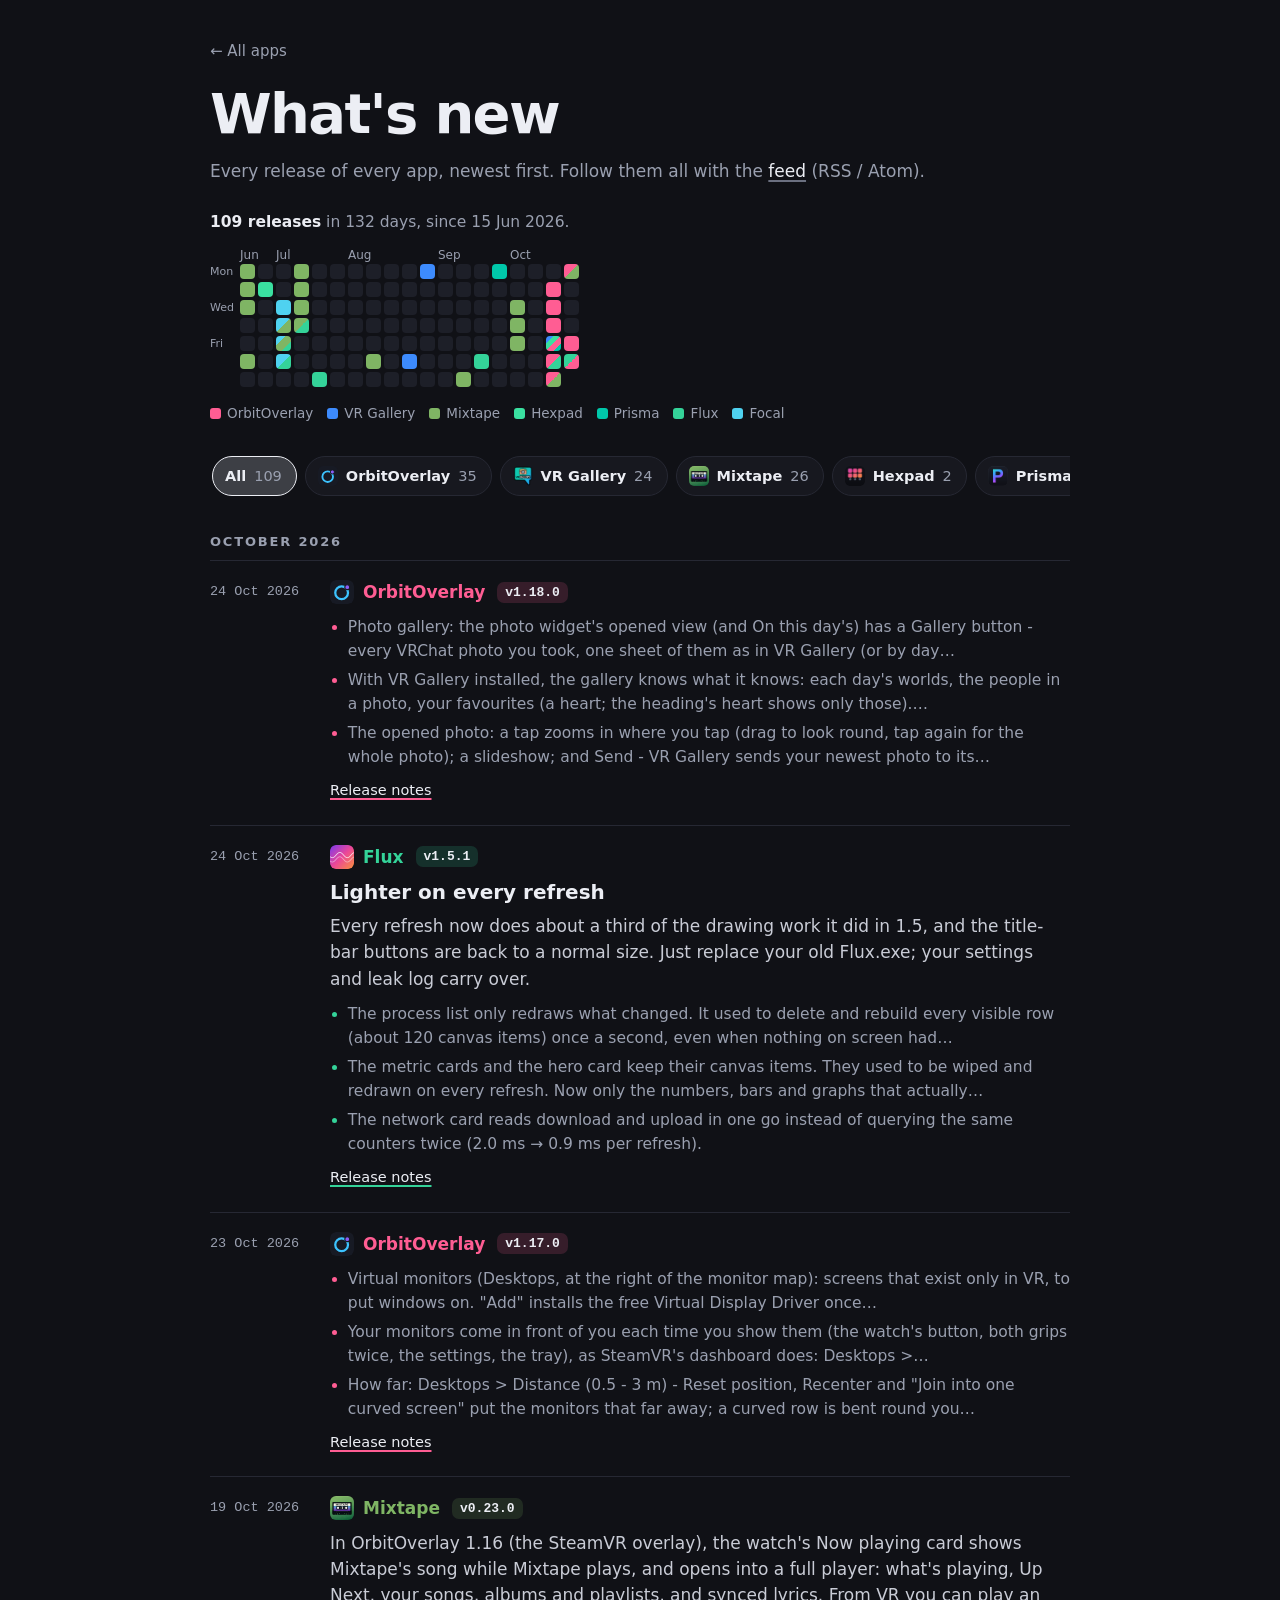
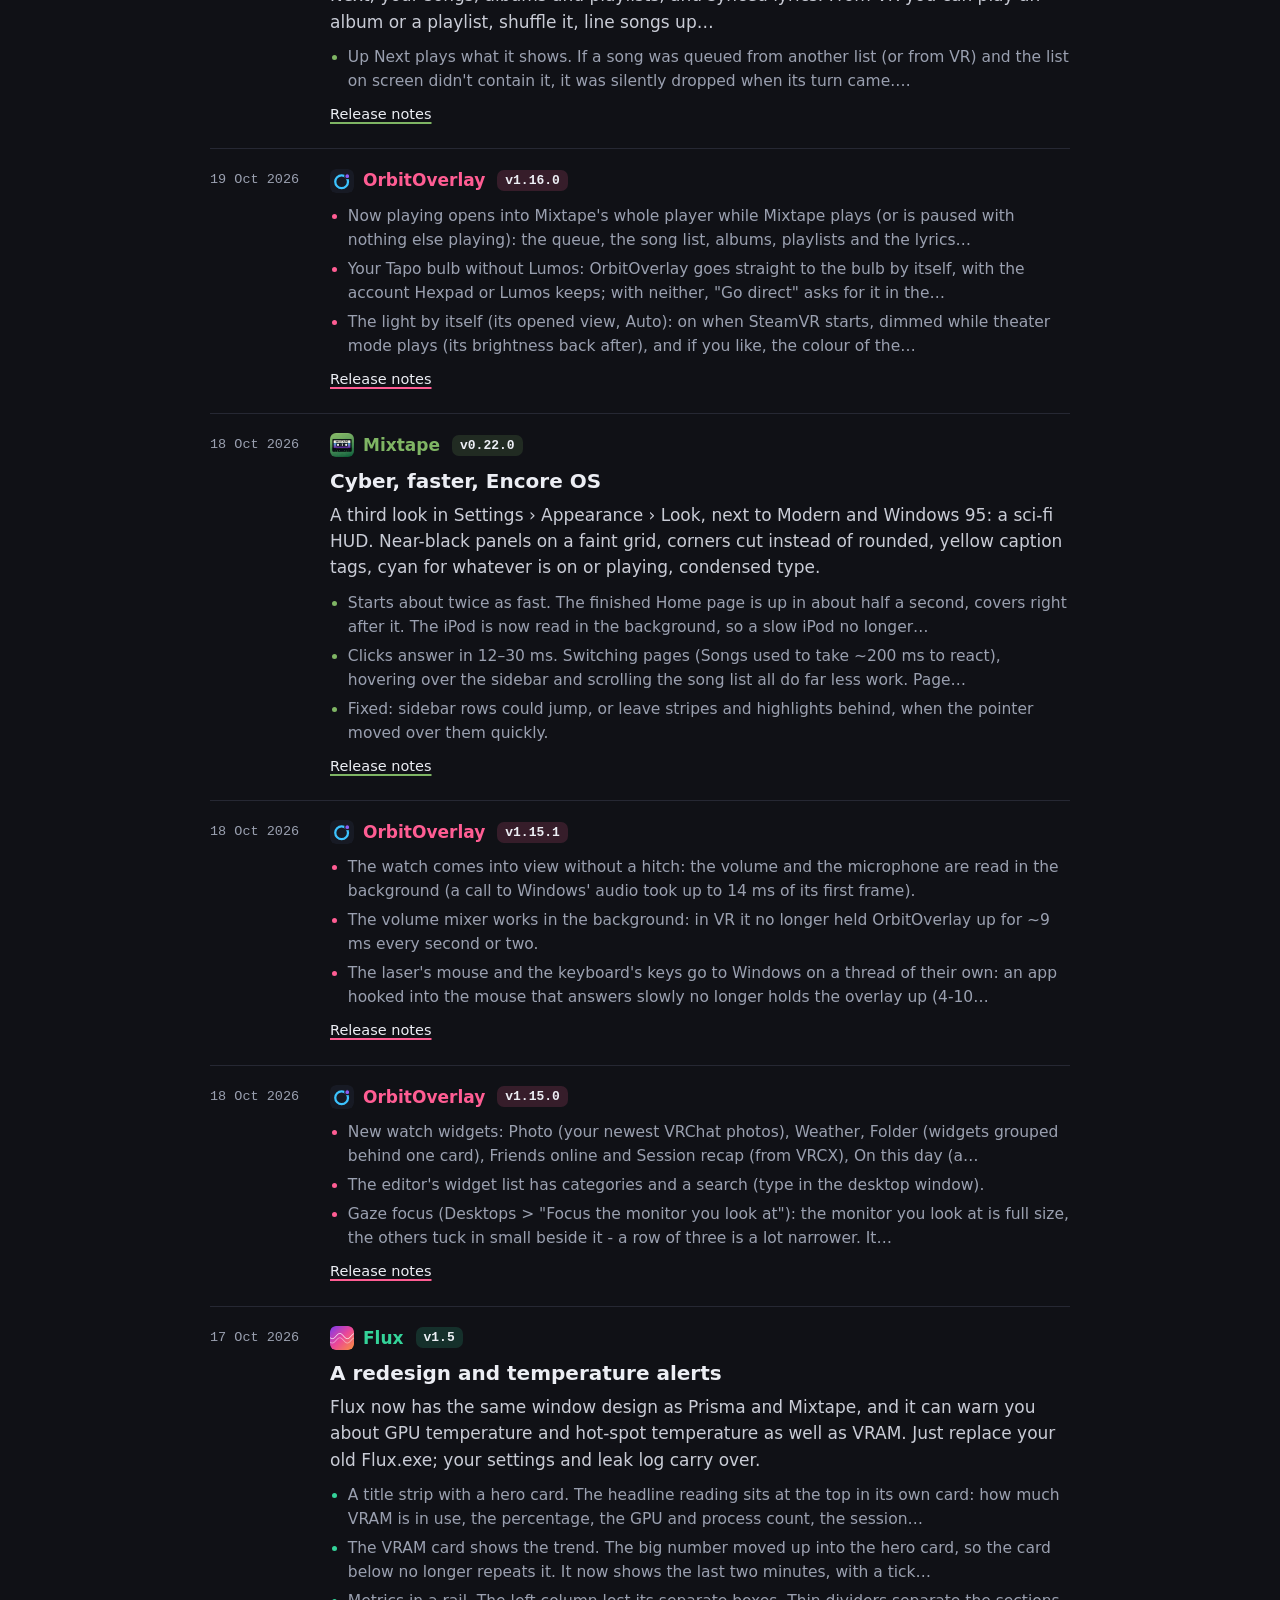
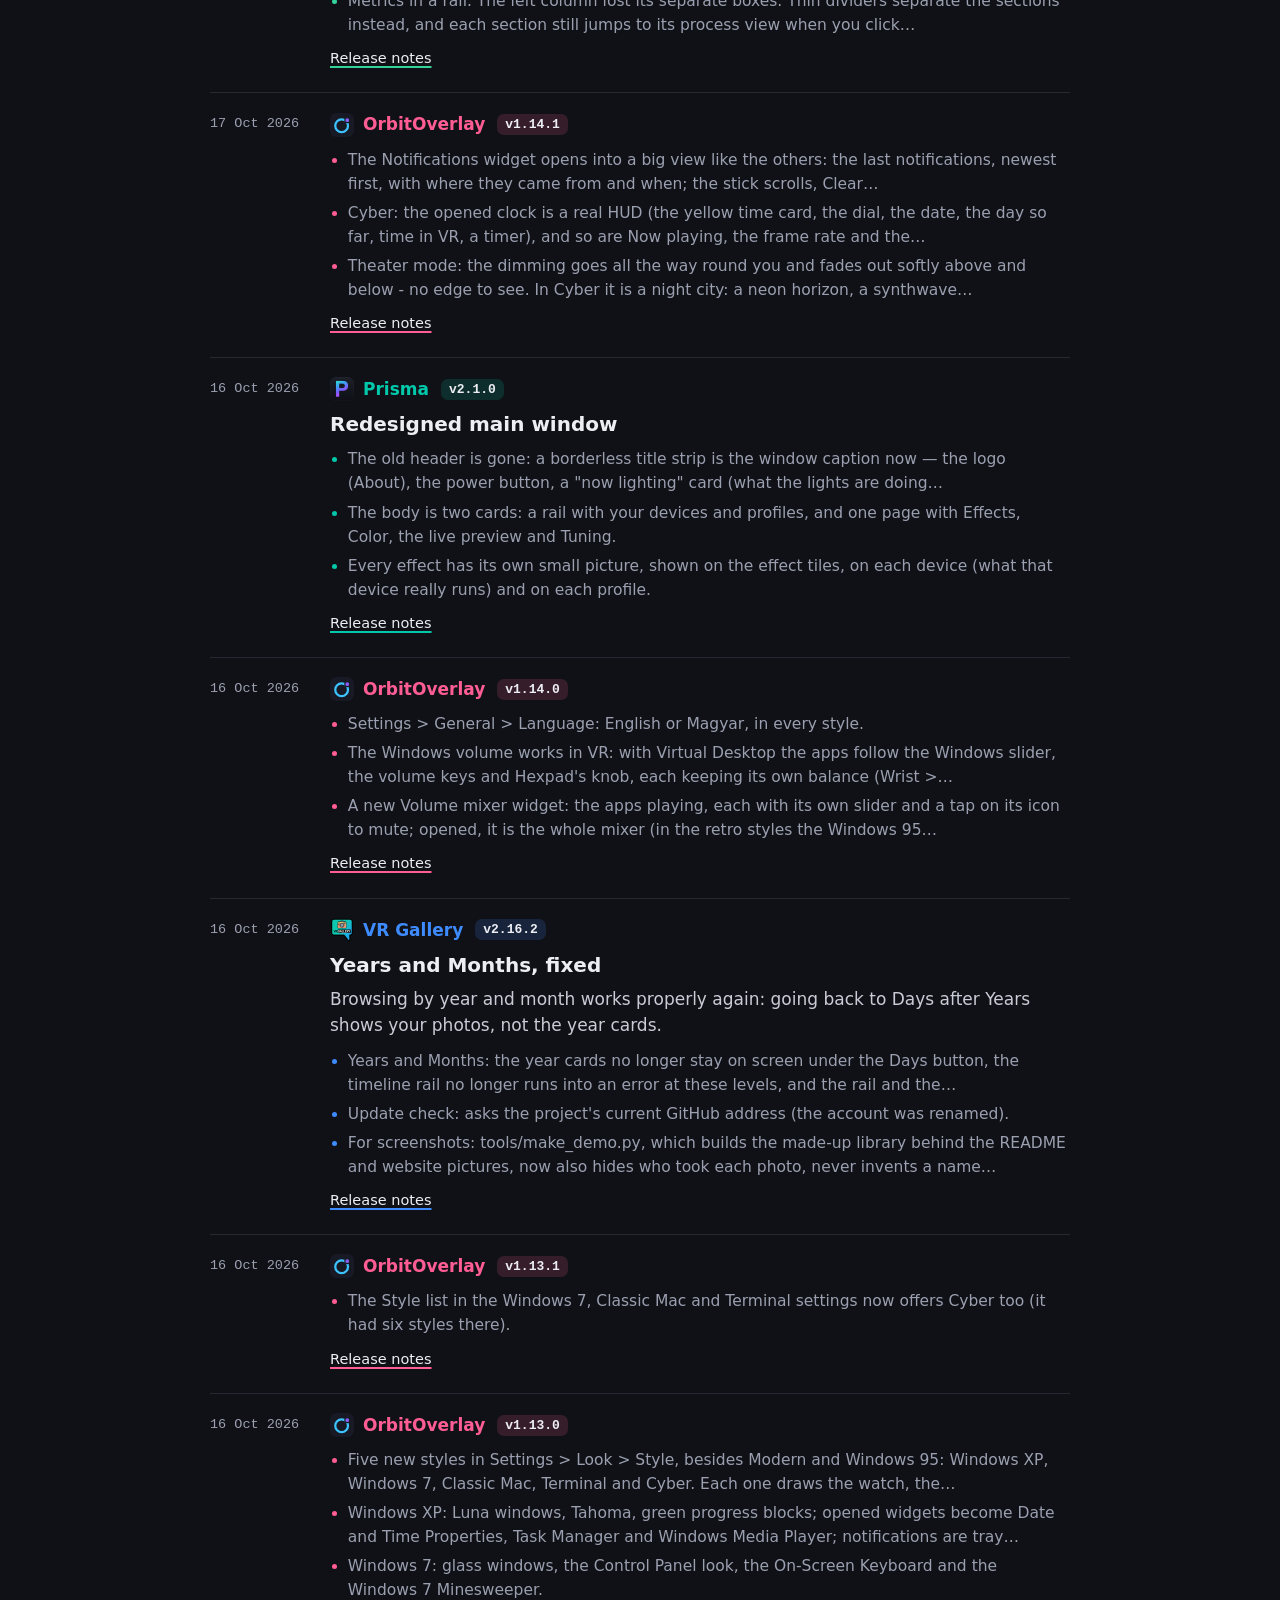
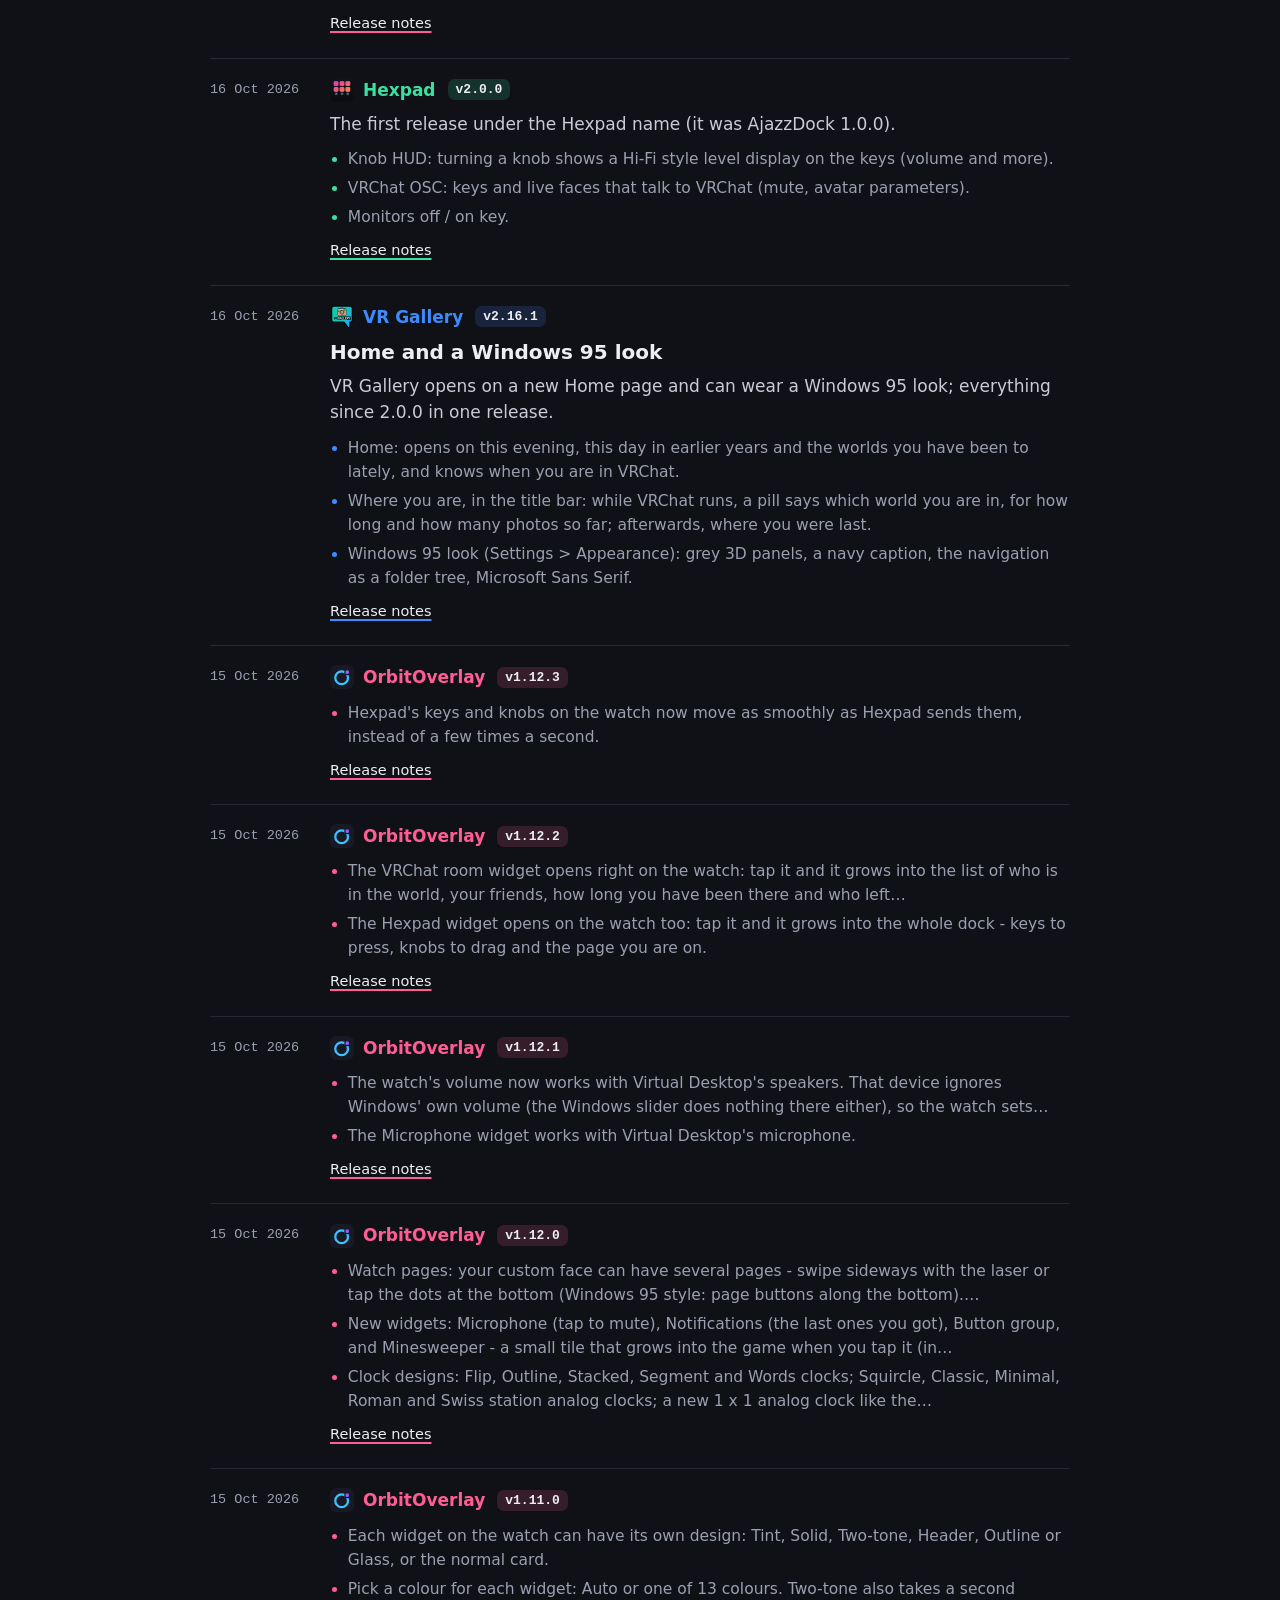
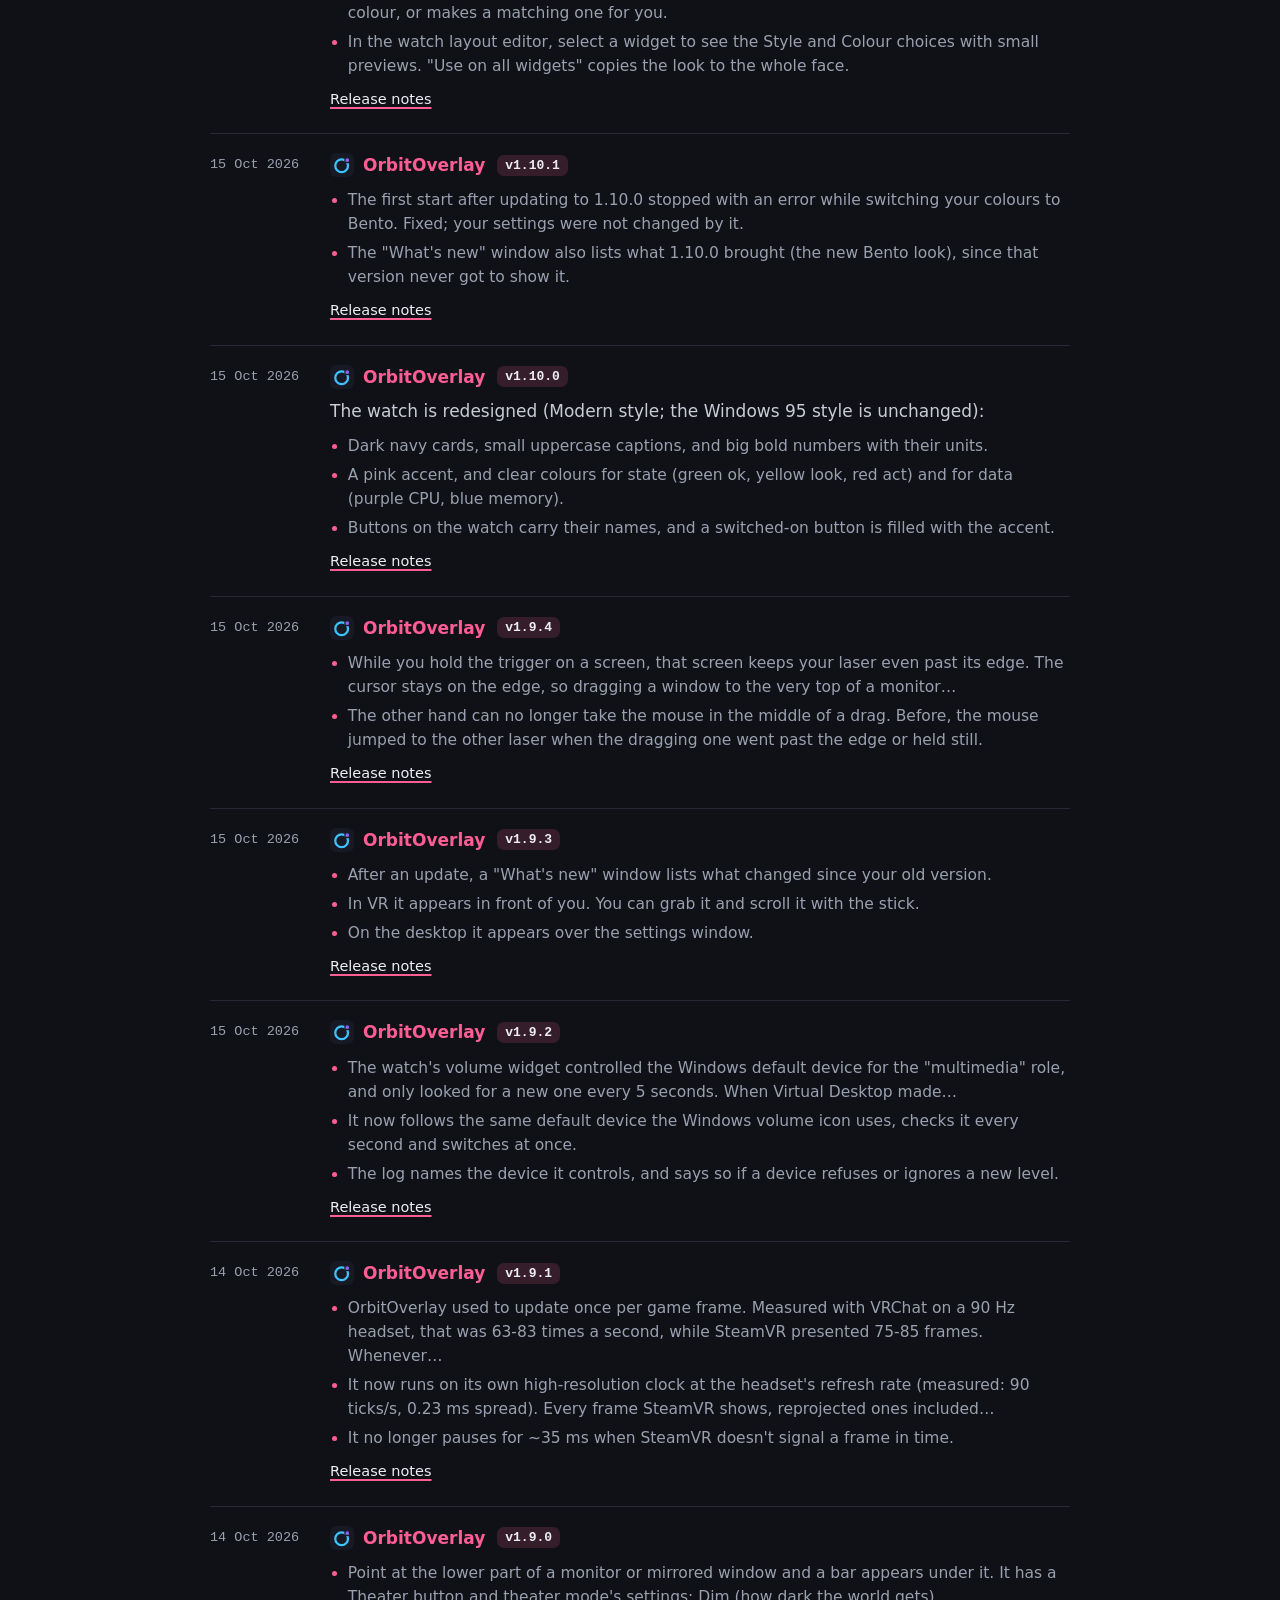
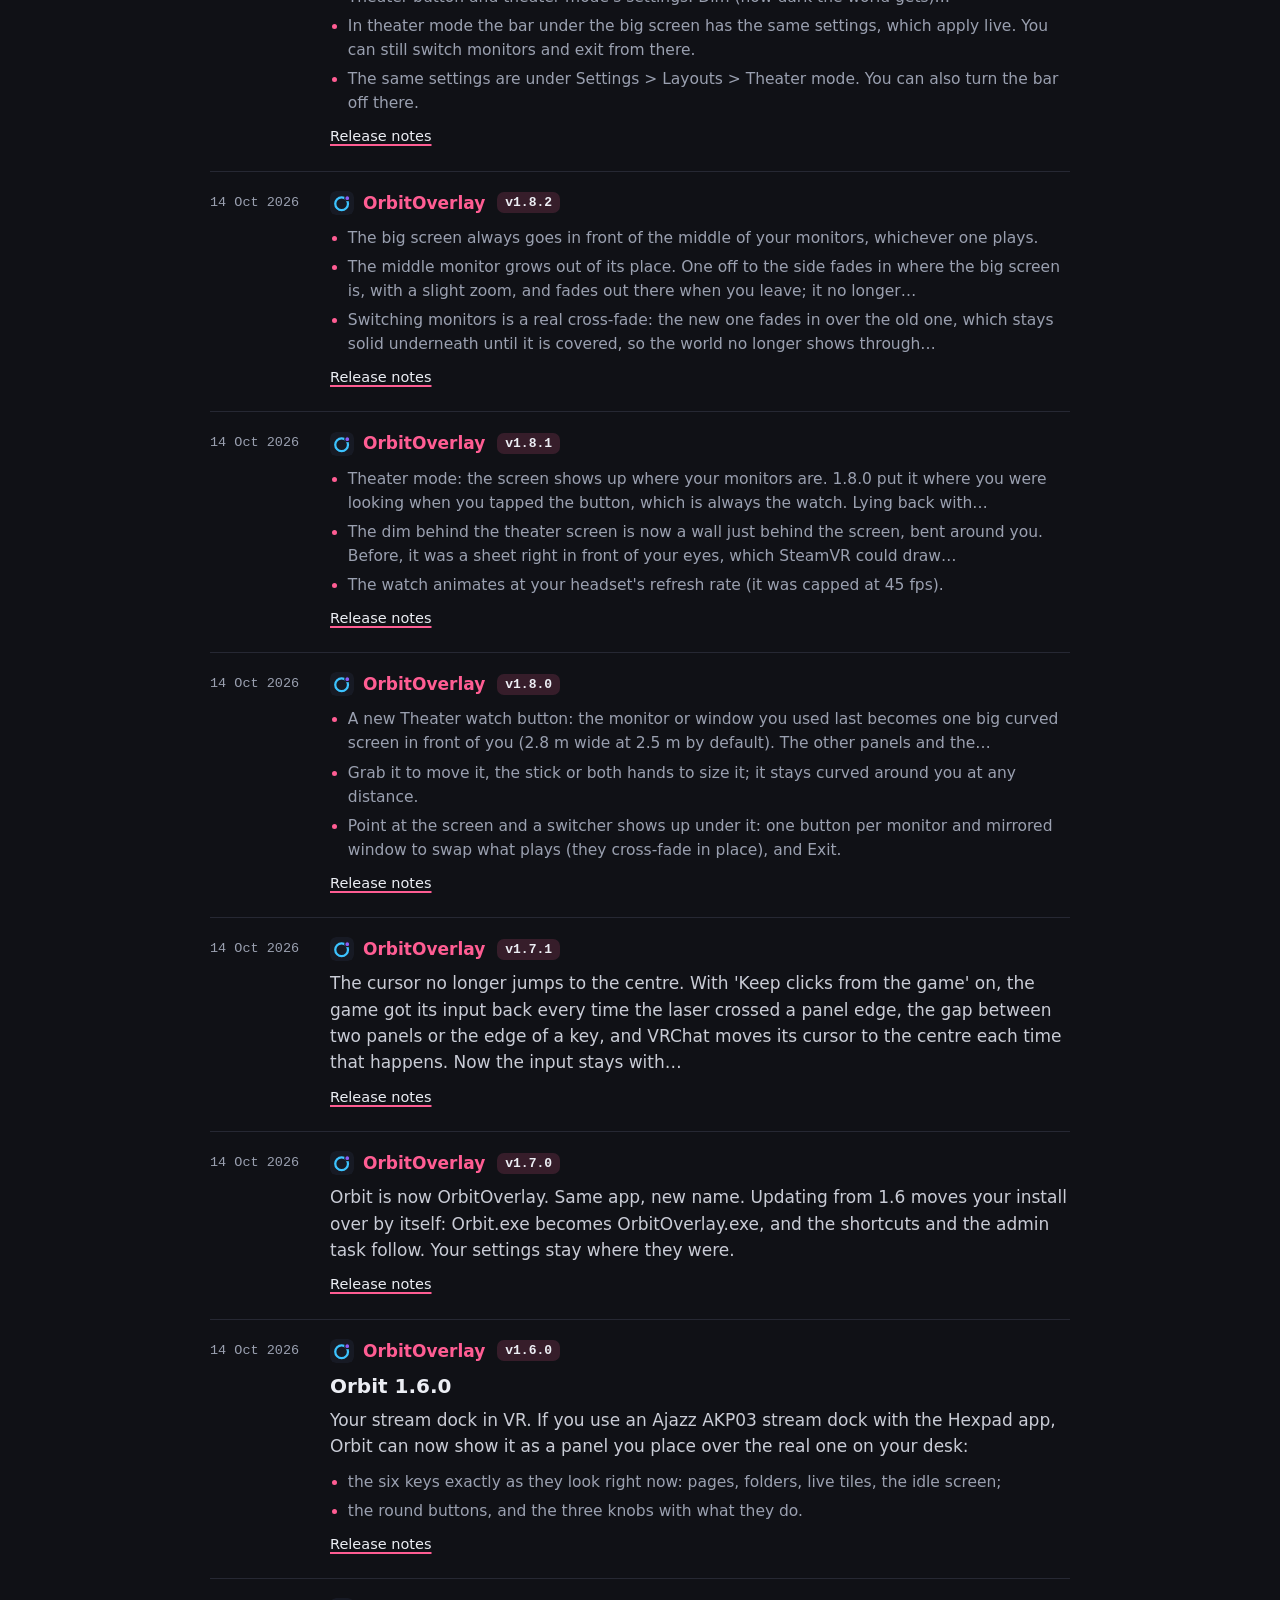
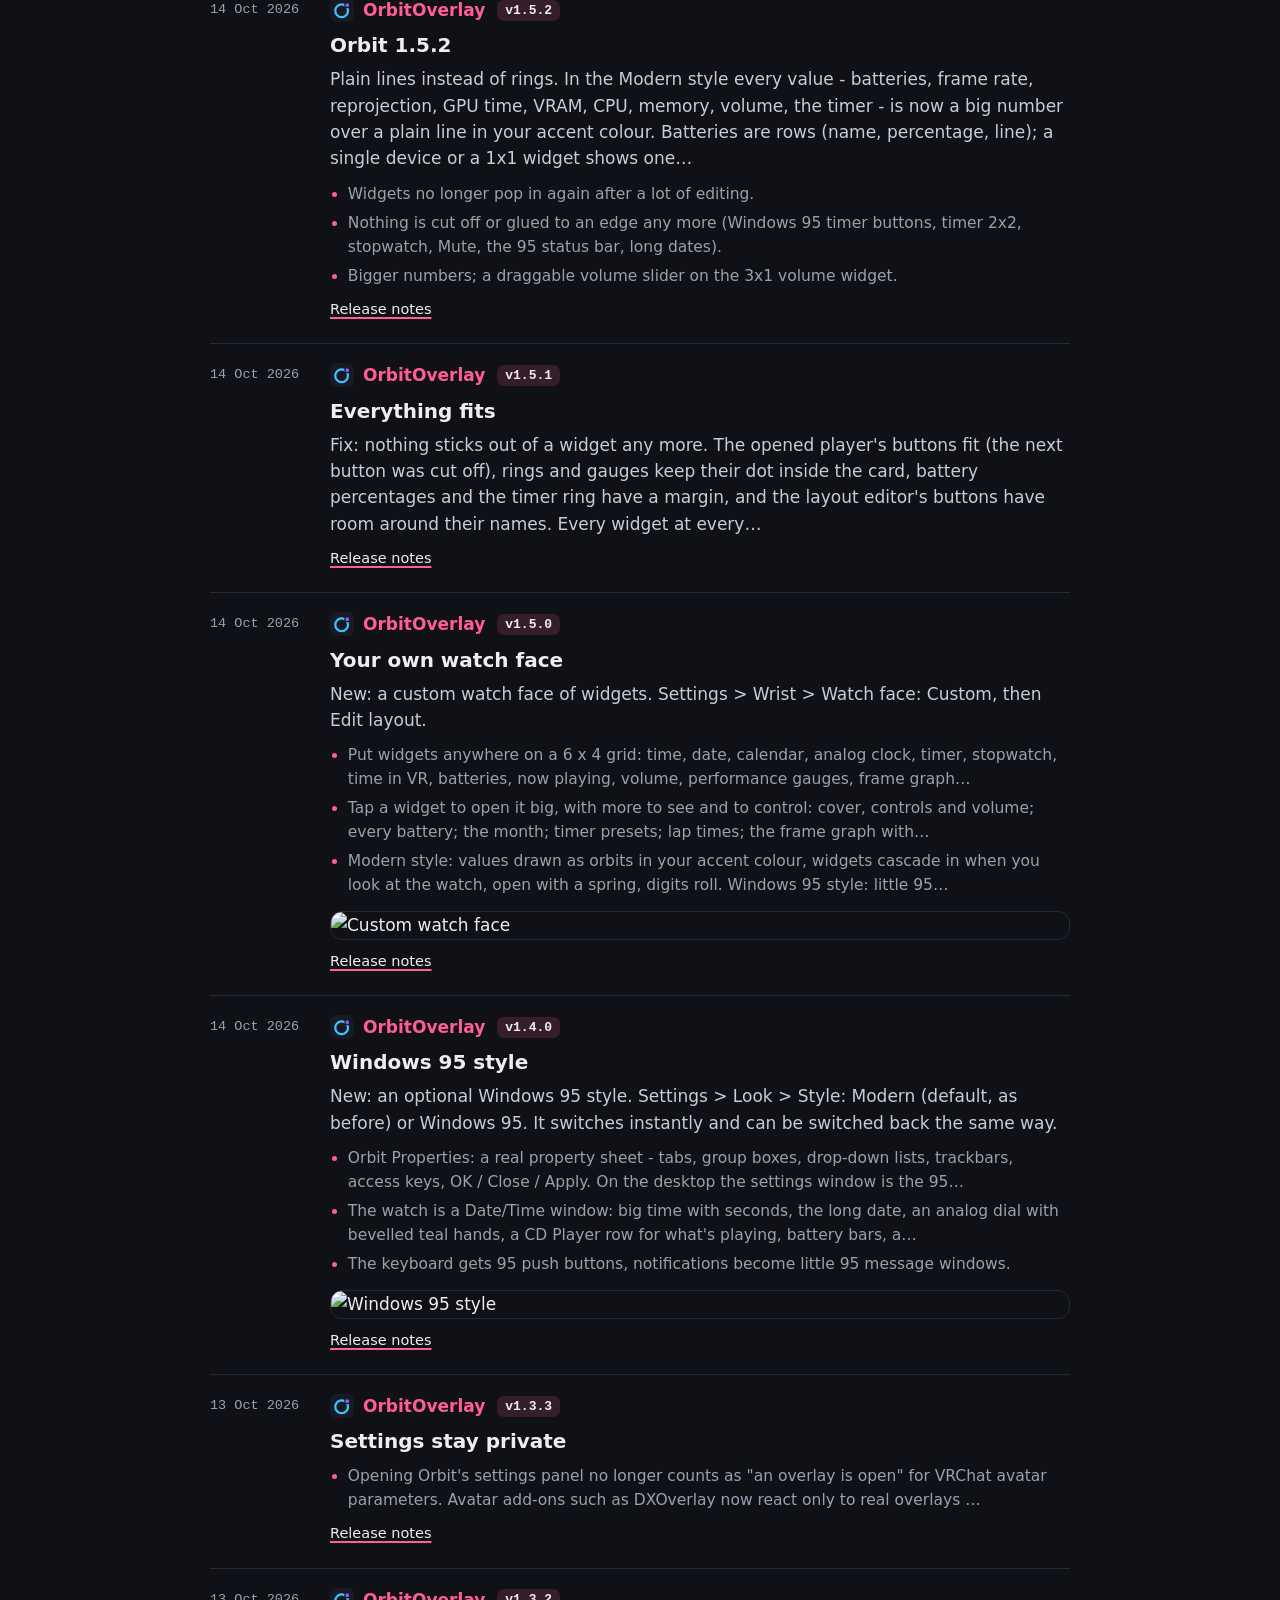
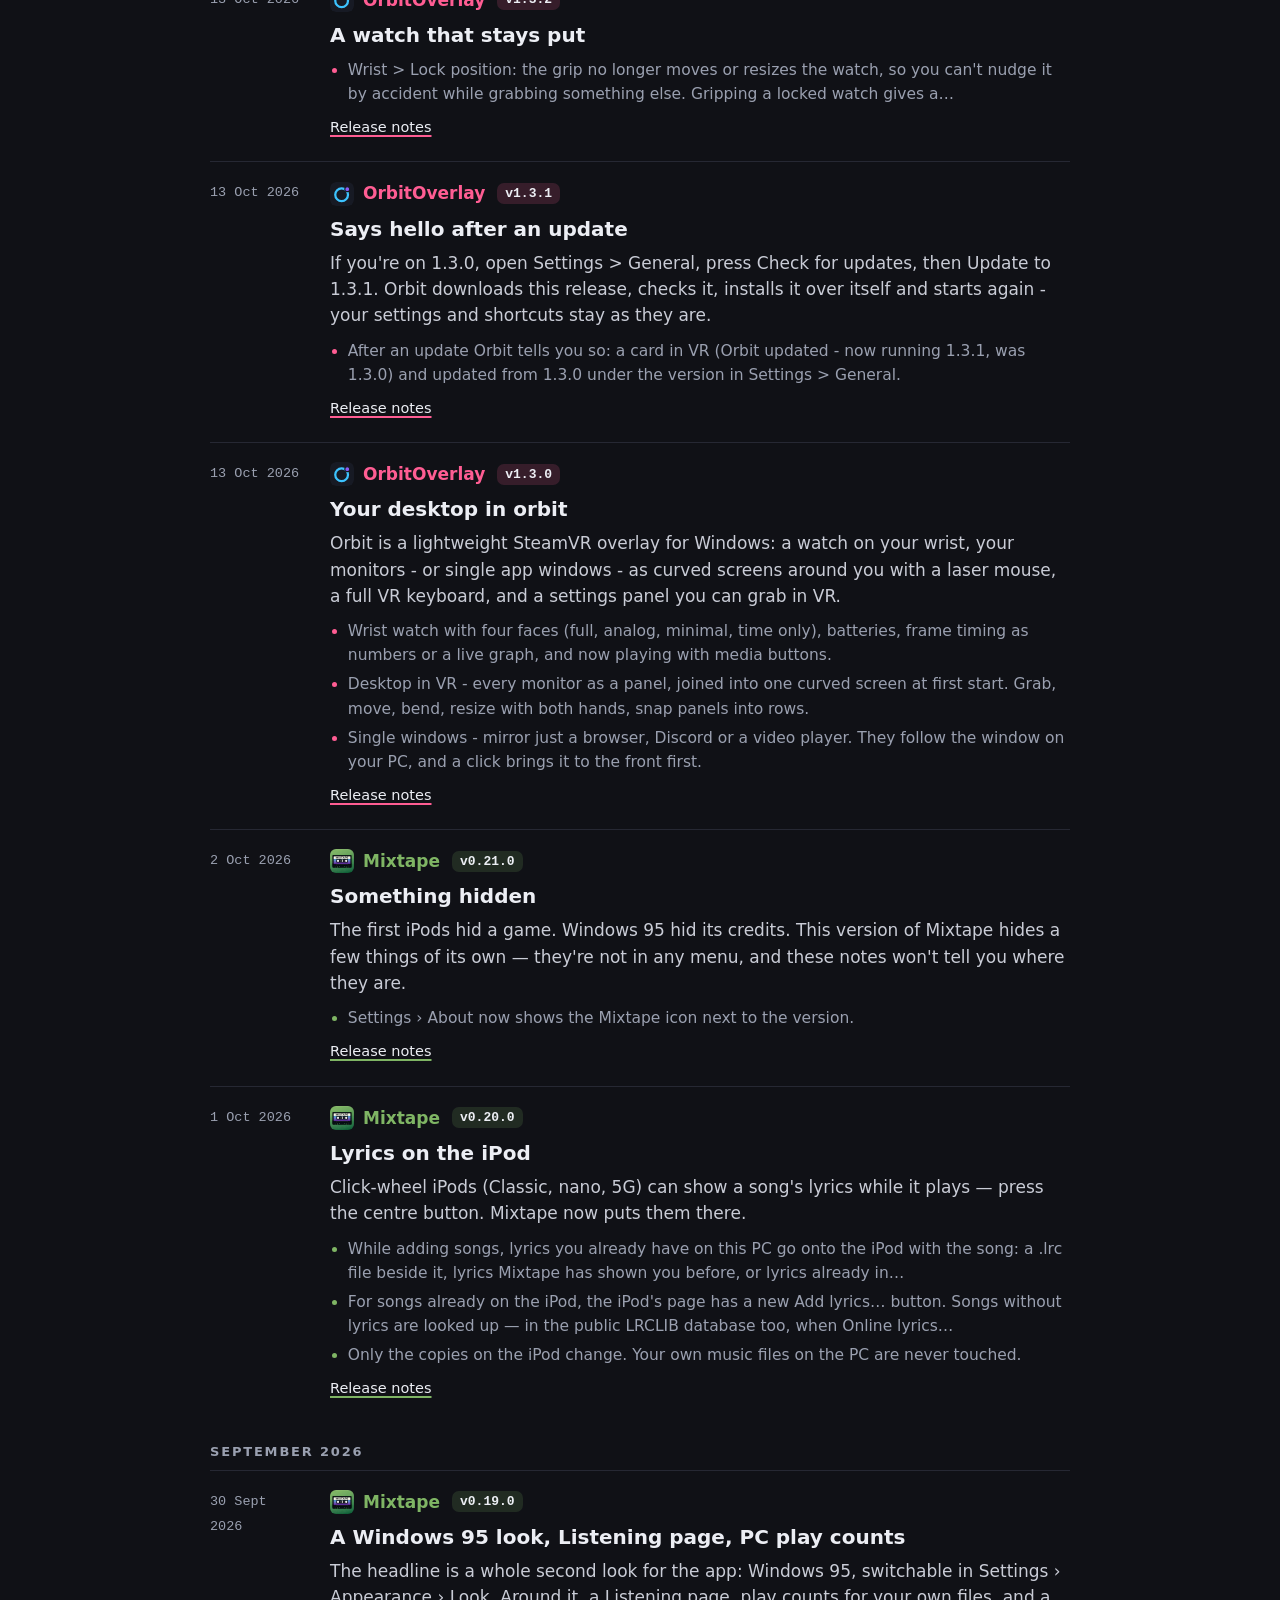
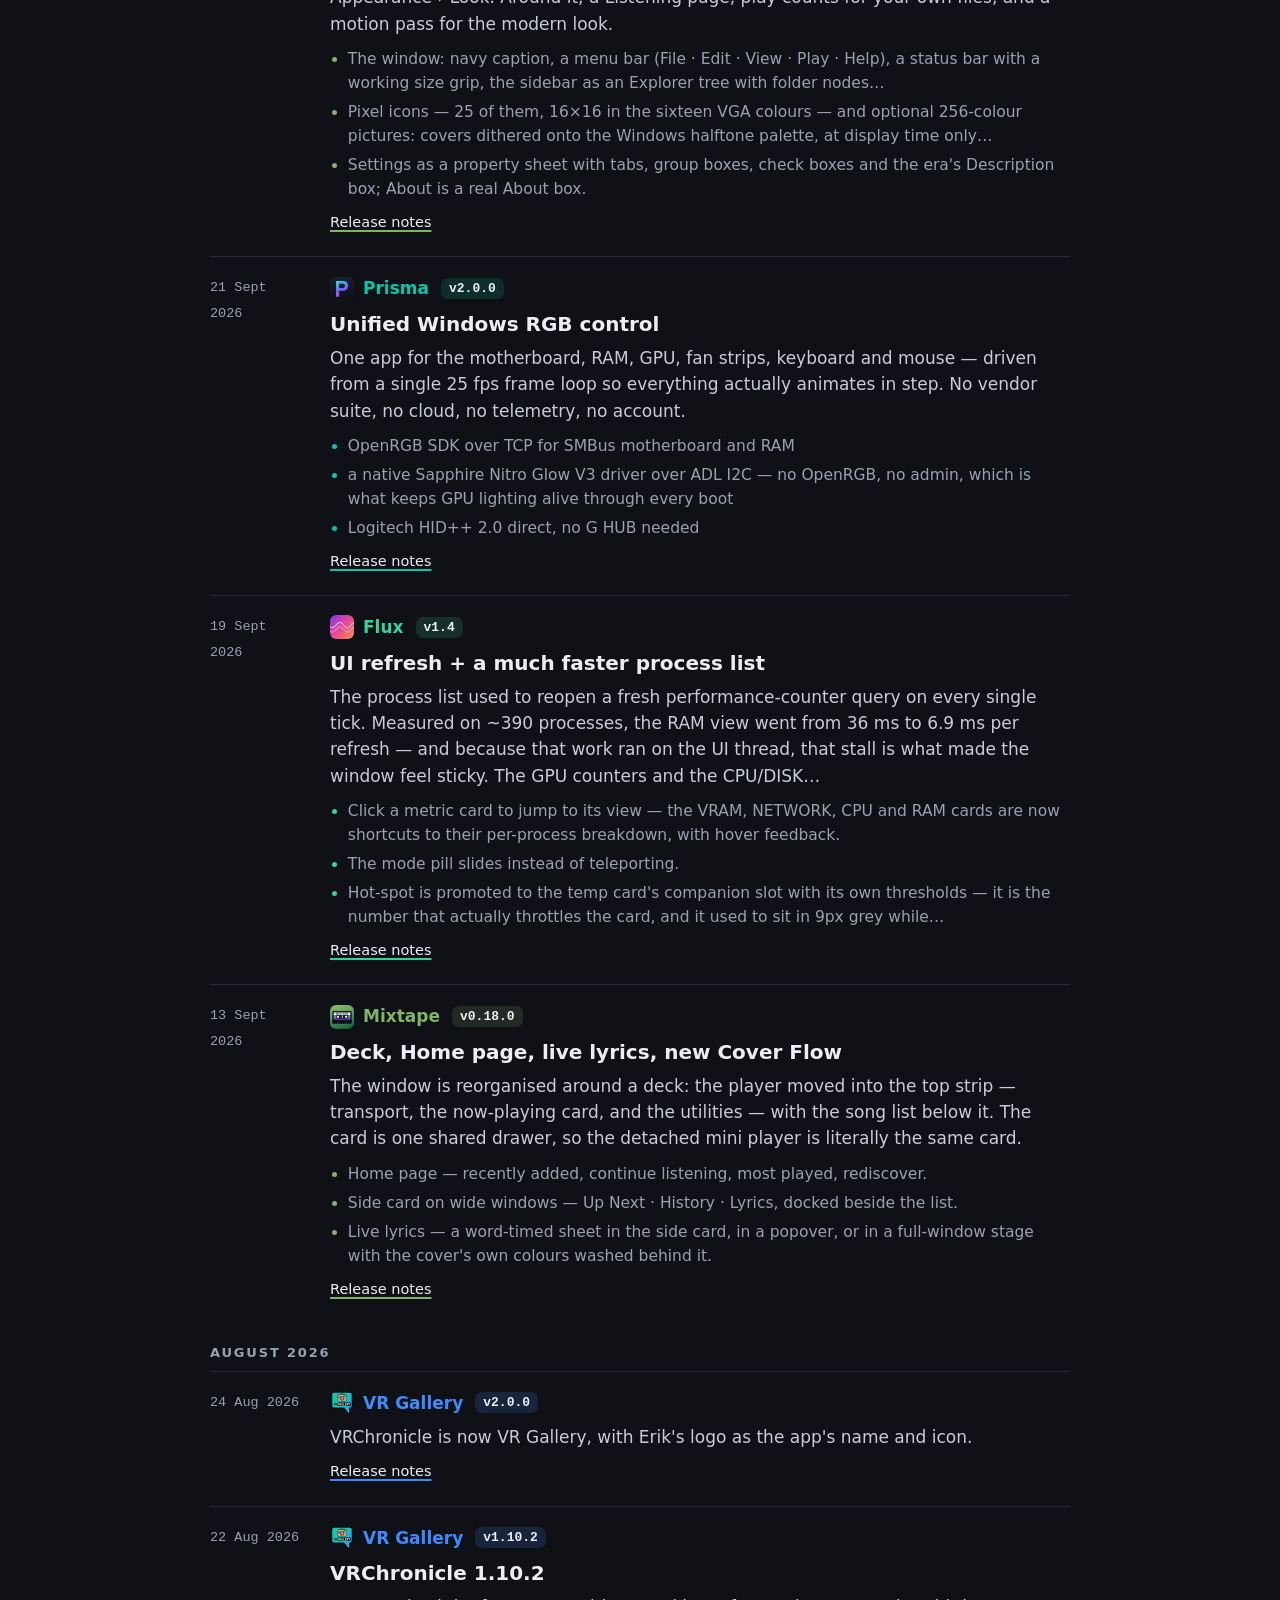
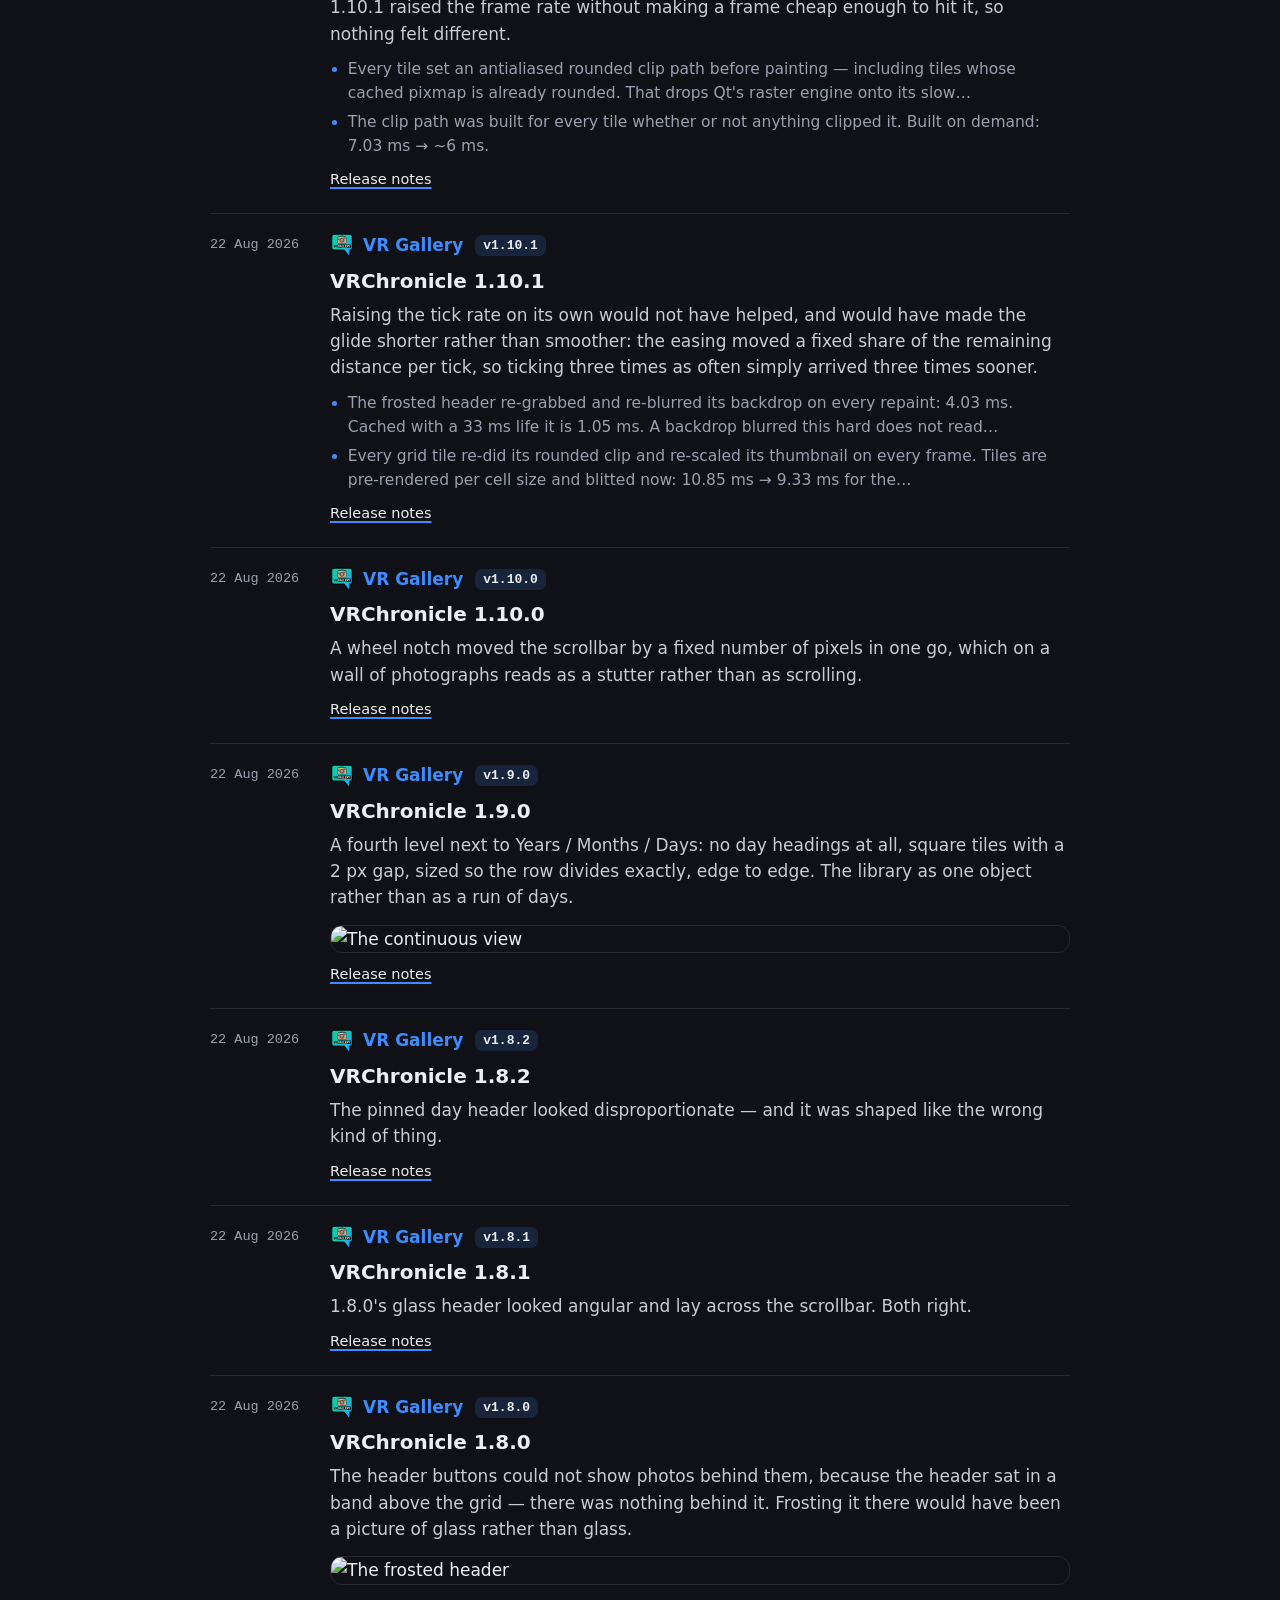
==== commit 967f6042: "What's new: the latest releases" ====
--- a/news.html
+++ b/news.html
@@ -91,19 +91,21 @@
 <nav class="crumb"><a href="./">← All apps</a></nav>
 <h1>What's new</h1>
 <p class="by">Every release of every app, newest first. Follow them all with the <a href="feed.xml">feed</a> (RSS / Atom).</p>
-<section class="cal" aria-label="Releases by day"><p class="cal-sum"><b>107 releases</b> in 131 days, since 15 Jun 2026.</p><div class="cal-scroll"><div class="cal-box" style="--weeks:19"><div class="cal-m" aria-hidden="true"><span style="--c:0">Jun</span><span style="--c:2">Jul</span><span style="--c:6">Aug</span><span style="--c:11">Sep</span><span style="--c:15">Oct</span></div><div class="cal-w" aria-hidden="true"><span>Mon</span><span></span><span>Wed</span><span></span><span>Fri</span><span></span><span></span></div><div class="cal-g"><a class="d on" href="#d-2026-06-15" style="background:#7fb564" title="15 Jun 2026: Mixtape v0.2, Mixtape v0.3, Mixtape v0.4, Mixtape v0.5, Mixtape v0.5.1, Mixtape v0.6, Mixtape v0.6.1, Mixtape linux-appimage-0.1" aria-label="15 Jun 2026: Mixtape v0.2, Mixtape v0.3, Mixtape v0.4, Mixtape v0.5, Mixtape v0.5.1, Mixtape v0.6, Mixtape v0.6.1, Mixtape linux-appimage-0.1"></a><a class="d on" href="#d-2026-06-16" style="background:#7fb564" title="16 Jun 2026: Mixtape v0.7.0, Mixtape v0.8.0, Mixtape v0.9.0" aria-label="16 Jun 2026: Mixtape v0.7.0, Mixtape v0.8.0, Mixtape v0.9.0"></a><a class="d on" href="#d-2026-06-17" style="background:#7fb564" title="17 Jun 2026: Mixtape v0.10.0" aria-label="17 Jun 2026: Mixtape v0.10.0"></a><span class="d"></span><span class="d"></span><a class="d on" href="#d-2026-06-20" style="background:#7fb564" title="20 Jun 2026: Mixtape v0.11.0" aria-label="20 Jun 2026: Mixtape v0.11.0"></a><span class="d"></span><span class="d"></span><a class="d on" href="#d-2026-06-23" style="background:#3ae0a0" title="23 Jun 2026: Hexpad v1.0.0" aria-label="23 Jun 2026: Hexpad v1.0.0"></a><span class="d"></span><span class="d"></span><span class="d"></span><span class="d"></span><span class="d"></span><span class="d"></span><span class="d"></span><a class="d on" href="#d-2026-07-01" style="background:#4fd2f0" title="1 Jul 2026: Focal v1.0, Focal v1.1" aria-label="1 Jul 2026: Focal v1.0, Focal v1.1"></a><a class="d on" href="#d-2026-07-02" style="background:linear-gradient(135deg,#4fd2f0 0% 50%,#7fb564 50% 100%)" title="2 Jul 2026: Focal v1.2, Focal v1.3, Mixtape v0.12.0, Focal v1.4" aria-label="2 Jul 2026: Focal v1.2, Focal v1.3, Mixtape v0.12.0, Focal v1.4"></a><a class="d on" href="#d-2026-07-03" style="background:linear-gradient(135deg,#4fd2f0 0% 33%,#7fb564 33% 67%,#34d399 67% 100%)" title="3 Jul 2026: Focal v1.5, Mixtape v0.12.1, Flux v1.0, Focal v1.6, Focal v1.7, Focal v1.8, Focal v1.9" aria-label="3 Jul 2026: Focal v1.5, Mixtape v0.12.1, Flux v1.0, Focal v1.6, Focal v1.7, Focal v1.8, Focal v1.9"></a><a class="d on" href="#d-2026-07-04" style="background:linear-gradient(135deg,#4fd2f0 0% 50%,#34d399 50% 100%)" title="4 Jul 2026: Focal v2.0, Flux v1.1, Focal v2.1, Flux v1.2" aria-label="4 Jul 2026: Focal v2.0, Flux v1.1, Focal v2.1, Flux v1.2"></a><span class="d"></span><a class="d on" href="#d-2026-07-06" style="background:#7fb564" title="6 Jul 2026: Mixtape v0.13.0" aria-label="6 Jul 2026: Mixtape v0.13.0"></a><a class="d on" href="#d-2026-07-07" style="background:#7fb564" title="7 Jul 2026: Mixtape v0.14.0" aria-label="7 Jul 2026: Mixtape v0.14.0"></a><a class="d on" href="#d-2026-07-08" style="background:#7fb564" title="8 Jul 2026: Mixtape v0.15.0" aria-label="8 Jul 2026: Mixtape v0.15.0"></a><a class="d on" href="#d-2026-07-09" style="background:linear-gradient(135deg,#7fb564 0% 50%,#34d399 50% 100%)" title="9 Jul 2026: Mixtape v0.16.0, Flux v1.2.1" aria-label="9 Jul 2026: Mixtape v0.16.0, Flux v1.2.1"></a><span class="d"></span><span class="d"></span><span class="d"></span><span class="d"></span><span class="d"></span><span class="d"></span><span class="d"></span><span class="d"></span><span class="d"></span><a class="d on" href="#d-2026-07-19" style="background:#34d399" title="19 Jul 2026: Flux v1.3" aria-label="19 Jul 2026: Flux v1.3"></a><span class="d"></span><span class="d"></span><span class="d"></span><span class="d"></span><span class="d"></span><span class="d"></span><span class="d"></span><span class="d"></span><span class="d"></span><span class="d"></span><span class="d"></span><span class="d"></span><span class="d"></span><span class="d"></span><span class="d"></span><span class="d"></span><span class="d"></span><span class="d"></span><span class="d"></span><a class="d on" href="#d-2026-08-08" style="background:#7fb564" title="8 Aug 2026: Mixtape v0.17.0" aria-label="8 Aug 2026: Mixtape v0.17.0"></a><span class="d"></span><span class="d"></span><span class="d"></span><span class="d"></span><span class="d"></span><span class="d"></span><span class="d"></span><span class="d"></span><span class="d"></span><span class="d"></span><span class="d"></span><span class="d"></span><span class="d"></span><a class="d on" href="#d-2026-08-22" style="background:#3d8bfd" title="22 Aug 2026: VR Gallery v1.1.0, VR Gallery v1.2.0, VR Gallery v1.2.1, VR Gallery v1.2.2, VR Gallery v1.2.3, VR Gallery v1.3.0, VR Gallery v1.3.1, VR Gallery v1.4.0, VR Gallery v1.4.1, VR Gallery v1.5.0, VR Gallery v1.6.0, VR Gallery v1.6.1, VR Gallery v1.7.0, VR Gallery v1.7.1, VR Gallery v1.8.0, VR Gallery v1.8.1, VR Gallery v1.8.2, VR Gallery v1.9.0, VR Gallery v1.10.0, VR Gallery v1.10.1, VR Gallery v1.10.2" aria-label="22 Aug 2026: VR Gallery v1.1.0, VR Gallery v1.2.0, VR Gallery v1.2.1, VR Gallery v1.2.2, VR Gallery v1.2.3, VR Gallery v1.3.0, VR Gallery v1.3.1, VR Gallery v1.4.0, VR Gallery v1.4.1, VR Gallery v1.5.0, VR Gallery v1.6.0, VR Gallery v1.6.1, VR Gallery v1.7.0, VR Gallery v1.7.1, VR Gallery v1.8.0, VR Gallery v1.8.1, VR Gallery v1.8.2, VR Gallery v1.9.0, VR Gallery v1.10.0, VR Gallery v1.10.1, VR Gallery v1.10.2"></a><span class="d"></span><a class="d on" href="#d-2026-08-24" style="background:#3d8bfd" title="24 Aug 2026: VR Gallery v2.0.0" aria-label="24 Aug 2026: VR Gallery v2.0.0"></a><span class="d"></span><span class="d"></span><span class="d"></span><span class="d"></span><span class="d"></span><span class="d"></span><span class="d"></span><span class="d"></span><span class="d"></span><span class="d"></span><span class="d"></span><span class="d"></span><span class="d"></span><span class="d"></span><span class="d"></span><span class="d"></span><span class="d"></span><span class="d"></span><span class="d"></span><a class="d on" href="#d-2026-09-13" style="background:#7fb564" title="13 Sept 2026: Mixtape v0.18.0" aria-label="13 Sept 2026: Mixtape v0.18.0"></a><span class="d"></span><span class="d"></span><span class="d"></span><span class="d"></span><span class="d"></span><a class="d on" href="#d-2026-09-19" style="background:#34d399" title="19 Sept 2026: Flux v1.4" aria-label="19 Sept 2026: Flux v1.4"></a><span class="d"></span><a class="d on" href="#d-2026-09-21" style="background:#00c8aa" title="21 Sept 2026: Prisma v2.0.0" aria-label="21 Sept 2026: Prisma v2.0.0"></a><span class="d"></span><span class="d"></span><span class="d"></span><span class="d"></span><span class="d"></span><span class="d"></span><span class="d"></span><span class="d"></span><a class="d on" href="#d-2026-09-30" style="background:#7fb564" title="30 Sept 2026: Mixtape v0.19.0" aria-label="30 Sept 2026: Mixtape v0.19.0"></a><a class="d on" href="#d-2026-10-01" style="background:#7fb564" title="1 Oct 2026: Mixtape v0.20.0" aria-label="1 Oct 2026: Mixtape v0.20.0"></a><a class="d on" href="#d-2026-10-02" style="background:#7fb564" title="2 Oct 2026: Mixtape v0.21.0" aria-label="2 Oct 2026: Mixtape v0.21.0"></a><span class="d"></span><span class="d"></span><span class="d"></span><span class="d"></span><span class="d"></span><span class="d"></span><span class="d"></span><span class="d"></span><span class="d"></span><span class="d"></span><a class="d on" href="#d-2026-10-13" style="background:#ff5d93" title="13 Oct 2026: OrbitOverlay v1.3.0, OrbitOverlay v1.3.1, OrbitOverlay v1.3.2, OrbitOverlay v1.3.3" aria-label="13 Oct 2026: OrbitOverlay v1.3.0, OrbitOverlay v1.3.1, OrbitOverlay v1.3.2, OrbitOverlay v1.3.3"></a><a class="d on" href="#d-2026-10-14" style="background:#ff5d93" title="14 Oct 2026: OrbitOverlay v1.4.0, OrbitOverlay v1.5.0, OrbitOverlay v1.5.1, OrbitOverlay v1.5.2, OrbitOverlay v1.6.0, OrbitOverlay v1.7.0, OrbitOverlay v1.7.1, OrbitOverlay v1.8.0, OrbitOverlay v1.8.1, OrbitOverlay v1.8.2, OrbitOverlay v1.9.0, OrbitOverlay v1.9.1" aria-label="14 Oct 2026: OrbitOverlay v1.4.0, OrbitOverlay v1.5.0, OrbitOverlay v1.5.1, OrbitOverlay v1.5.2, OrbitOverlay v1.6.0, OrbitOverlay v1.7.0, OrbitOverlay v1.7.1, OrbitOverlay v1.8.0, OrbitOverlay v1.8.1, OrbitOverlay v1.8.2, OrbitOverlay v1.9.0, OrbitOverlay v1.9.1"></a><a class="d on" href="#d-2026-10-15" style="background:#ff5d93" title="15 Oct 2026: OrbitOverlay v1.9.2, OrbitOverlay v1.9.3, OrbitOverlay v1.9.4, OrbitOverlay v1.10.0, OrbitOverlay v1.10.1, OrbitOverlay v1.11.0, OrbitOverlay v1.12.0, OrbitOverlay v1.12.1, OrbitOverlay v1.12.2, OrbitOverlay v1.12.3" aria-label="15 Oct 2026: OrbitOverlay v1.9.2, OrbitOverlay v1.9.3, OrbitOverlay v1.9.4, OrbitOverlay v1.10.0, OrbitOverlay v1.10.1, OrbitOverlay v1.11.0, OrbitOverlay v1.12.0, OrbitOverlay v1.12.1, OrbitOverlay v1.12.2, OrbitOverlay v1.12.3"></a><a class="d on" href="#d-2026-10-16" style="background:linear-gradient(135deg,#3d8bfd 0% 25%,#3ae0a0 25% 50%,#ff5d93 50% 75%,#00c8aa 75% 100%)" title="16 Oct 2026: VR Gallery v2.16.1, Hexpad v2.0.0, OrbitOverlay v1.13.0, OrbitOverlay v1.13.1, VR Gallery v2.16.2, OrbitOverlay v1.14.0, Prisma v2.1.0" aria-label="16 Oct 2026: VR Gallery v2.16.1, Hexpad v2.0.0, OrbitOverlay v1.13.0, OrbitOverlay v1.13.1, VR Gallery v2.16.2, OrbitOverlay v1.14.0, Prisma v2.1.0"></a><a class="d on" href="#d-2026-10-17" style="background:linear-gradient(135deg,#ff5d93 0% 50%,#34d399 50% 100%)" title="17 Oct 2026: OrbitOverlay v1.14.1, Flux v1.5" aria-label="17 Oct 2026: OrbitOverlay v1.14.1, Flux v1.5"></a><a class="d on" href="#d-2026-10-18" style="background:linear-gradient(135deg,#ff5d93 0% 50%,#7fb564 50% 100%)" title="18 Oct 2026: OrbitOverlay v1.15.0, OrbitOverlay v1.15.1, Mixtape v0.22.0" aria-label="18 Oct 2026: OrbitOverlay v1.15.0, OrbitOverlay v1.15.1, Mixtape v0.22.0"></a><a class="d on" href="#d-2026-10-19" style="background:linear-gradient(135deg,#ff5d93 0% 50%,#7fb564 50% 100%)" title="19 Oct 2026: OrbitOverlay v1.16.0, Mixtape v0.23.0" aria-label="19 Oct 2026: OrbitOverlay v1.16.0, Mixtape v0.23.0"></a><span class="d"></span><span class="d"></span><span class="d"></span><a class="d on" href="#d-2026-10-23" style="background:#ff5d93" title="23 Oct 2026: OrbitOverlay v1.17.0" aria-label="23 Oct 2026: OrbitOverlay v1.17.0"></a><span class="d out"></span><span class="d out"></span></div></div></div><p class="cal-key"><span style="--acc:#ff5d93"><i></i>OrbitOverlay</span><span style="--acc:#3d8bfd"><i></i>VR Gallery</span><span style="--acc:#7fb564"><i></i>Mixtape</span><span style="--acc:#3ae0a0"><i></i>Hexpad</span><span style="--acc:#00c8aa"><i></i>Prisma</span><span style="--acc:#34d399"><i></i>Flux</span><span style="--acc:#4fd2f0"><i></i>Focal</span></p></section>
+<section class="cal" aria-label="Releases by day"><p class="cal-sum"><b>109 releases</b> in 132 days, since 15 Jun 2026.</p><div class="cal-scroll"><div class="cal-box" style="--weeks:19"><div class="cal-m" aria-hidden="true"><span style="--c:0">Jun</span><span style="--c:2">Jul</span><span style="--c:6">Aug</span><span style="--c:11">Sep</span><span style="--c:15">Oct</span></div><div class="cal-w" aria-hidden="true"><span>Mon</span><span></span><span>Wed</span><span></span><span>Fri</span><span></span><span></span></div><div class="cal-g"><a class="d on" href="#d-2026-06-15" style="background:#7fb564" title="15 Jun 2026: Mixtape v0.2, Mixtape v0.3, Mixtape v0.4, Mixtape v0.5, Mixtape v0.5.1, Mixtape v0.6, Mixtape v0.6.1, Mixtape linux-appimage-0.1" aria-label="15 Jun 2026: Mixtape v0.2, Mixtape v0.3, Mixtape v0.4, Mixtape v0.5, Mixtape v0.5.1, Mixtape v0.6, Mixtape v0.6.1, Mixtape linux-appimage-0.1"></a><a class="d on" href="#d-2026-06-16" style="background:#7fb564" title="16 Jun 2026: Mixtape v0.7.0, Mixtape v0.8.0, Mixtape v0.9.0" aria-label="16 Jun 2026: Mixtape v0.7.0, Mixtape v0.8.0, Mixtape v0.9.0"></a><a class="d on" href="#d-2026-06-17" style="background:#7fb564" title="17 Jun 2026: Mixtape v0.10.0" aria-label="17 Jun 2026: Mixtape v0.10.0"></a><span class="d"></span><span class="d"></span><a class="d on" href="#d-2026-06-20" style="background:#7fb564" title="20 Jun 2026: Mixtape v0.11.0" aria-label="20 Jun 2026: Mixtape v0.11.0"></a><span class="d"></span><span class="d"></span><a class="d on" href="#d-2026-06-23" style="background:#3ae0a0" title="23 Jun 2026: Hexpad v1.0.0" aria-label="23 Jun 2026: Hexpad v1.0.0"></a><span class="d"></span><span class="d"></span><span class="d"></span><span class="d"></span><span class="d"></span><span class="d"></span><span class="d"></span><a class="d on" href="#d-2026-07-01" style="background:#4fd2f0" title="1 Jul 2026: Focal v1.0, Focal v1.1" aria-label="1 Jul 2026: Focal v1.0, Focal v1.1"></a><a class="d on" href="#d-2026-07-02" style="background:linear-gradient(135deg,#4fd2f0 0% 50%,#7fb564 50% 100%)" title="2 Jul 2026: Focal v1.2, Focal v1.3, Mixtape v0.12.0, Focal v1.4" aria-label="2 Jul 2026: Focal v1.2, Focal v1.3, Mixtape v0.12.0, Focal v1.4"></a><a class="d on" href="#d-2026-07-03" style="background:linear-gradient(135deg,#4fd2f0 0% 33%,#7fb564 33% 67%,#34d399 67% 100%)" title="3 Jul 2026: Focal v1.5, Mixtape v0.12.1, Flux v1.0, Focal v1.6, Focal v1.7, Focal v1.8, Focal v1.9" aria-label="3 Jul 2026: Focal v1.5, Mixtape v0.12.1, Flux v1.0, Focal v1.6, Focal v1.7, Focal v1.8, Focal v1.9"></a><a class="d on" href="#d-2026-07-04" style="background:linear-gradient(135deg,#4fd2f0 0% 50%,#34d399 50% 100%)" title="4 Jul 2026: Focal v2.0, Flux v1.1, Focal v2.1, Flux v1.2" aria-label="4 Jul 2026: Focal v2.0, Flux v1.1, Focal v2.1, Flux v1.2"></a><span class="d"></span><a class="d on" href="#d-2026-07-06" style="background:#7fb564" title="6 Jul 2026: Mixtape v0.13.0" aria-label="6 Jul 2026: Mixtape v0.13.0"></a><a class="d on" href="#d-2026-07-07" style="background:#7fb564" title="7 Jul 2026: Mixtape v0.14.0" aria-label="7 Jul 2026: Mixtape v0.14.0"></a><a class="d on" href="#d-2026-07-08" style="background:#7fb564" title="8 Jul 2026: Mixtape v0.15.0" aria-label="8 Jul 2026: Mixtape v0.15.0"></a><a class="d on" href="#d-2026-07-09" style="background:linear-gradient(135deg,#7fb564 0% 50%,#34d399 50% 100%)" title="9 Jul 2026: Mixtape v0.16.0, Flux v1.2.1" aria-label="9 Jul 2026: Mixtape v0.16.0, Flux v1.2.1"></a><span class="d"></span><span class="d"></span><span class="d"></span><span class="d"></span><span class="d"></span><span class="d"></span><span class="d"></span><span class="d"></span><span class="d"></span><a class="d on" href="#d-2026-07-19" style="background:#34d399" title="19 Jul 2026: Flux v1.3" aria-label="19 Jul 2026: Flux v1.3"></a><span class="d"></span><span class="d"></span><span class="d"></span><span class="d"></span><span class="d"></span><span class="d"></span><span class="d"></span><span class="d"></span><span class="d"></span><span class="d"></span><span class="d"></span><span class="d"></span><span class="d"></span><span class="d"></span><span class="d"></span><span class="d"></span><span class="d"></span><span class="d"></span><span class="d"></span><a class="d on" href="#d-2026-08-08" style="background:#7fb564" title="8 Aug 2026: Mixtape v0.17.0" aria-label="8 Aug 2026: Mixtape v0.17.0"></a><span class="d"></span><span class="d"></span><span class="d"></span><span class="d"></span><span class="d"></span><span class="d"></span><span class="d"></span><span class="d"></span><span class="d"></span><span class="d"></span><span class="d"></span><span class="d"></span><span class="d"></span><a class="d on" href="#d-2026-08-22" style="background:#3d8bfd" title="22 Aug 2026: VR Gallery v1.1.0, VR Gallery v1.2.0, VR Gallery v1.2.1, VR Gallery v1.2.2, VR Gallery v1.2.3, VR Gallery v1.3.0, VR Gallery v1.3.1, VR Gallery v1.4.0, VR Gallery v1.4.1, VR Gallery v1.5.0, VR Gallery v1.6.0, VR Gallery v1.6.1, VR Gallery v1.7.0, VR Gallery v1.7.1, VR Gallery v1.8.0, VR Gallery v1.8.1, VR Gallery v1.8.2, VR Gallery v1.9.0, VR Gallery v1.10.0, VR Gallery v1.10.1, VR Gallery v1.10.2" aria-label="22 Aug 2026: VR Gallery v1.1.0, VR Gallery v1.2.0, VR Gallery v1.2.1, VR Gallery v1.2.2, VR Gallery v1.2.3, VR Gallery v1.3.0, VR Gallery v1.3.1, VR Gallery v1.4.0, VR Gallery v1.4.1, VR Gallery v1.5.0, VR Gallery v1.6.0, VR Gallery v1.6.1, VR Gallery v1.7.0, VR Gallery v1.7.1, VR Gallery v1.8.0, VR Gallery v1.8.1, VR Gallery v1.8.2, VR Gallery v1.9.0, VR Gallery v1.10.0, VR Gallery v1.10.1, VR Gallery v1.10.2"></a><span class="d"></span><a class="d on" href="#d-2026-08-24" style="background:#3d8bfd" title="24 Aug 2026: VR Gallery v2.0.0" aria-label="24 Aug 2026: VR Gallery v2.0.0"></a><span class="d"></span><span class="d"></span><span class="d"></span><span class="d"></span><span class="d"></span><span class="d"></span><span class="d"></span><span class="d"></span><span class="d"></span><span class="d"></span><span class="d"></span><span class="d"></span><span class="d"></span><span class="d"></span><span class="d"></span><span class="d"></span><span class="d"></span><span class="d"></span><span class="d"></span><a class="d on" href="#d-2026-09-13" style="background:#7fb564" title="13 Sept 2026: Mixtape v0.18.0" aria-label="13 Sept 2026: Mixtape v0.18.0"></a><span class="d"></span><span class="d"></span><span class="d"></span><span class="d"></span><span class="d"></span><a class="d on" href="#d-2026-09-19" style="background:#34d399" title="19 Sept 2026: Flux v1.4" aria-label="19 Sept 2026: Flux v1.4"></a><span class="d"></span><a class="d on" href="#d-2026-09-21" style="background:#00c8aa" title="21 Sept 2026: Prisma v2.0.0" aria-label="21 Sept 2026: Prisma v2.0.0"></a><span class="d"></span><span class="d"></span><span class="d"></span><span class="d"></span><span class="d"></span><span class="d"></span><span class="d"></span><span class="d"></span><a class="d on" href="#d-2026-09-30" style="background:#7fb564" title="30 Sept 2026: Mixtape v0.19.0" aria-label="30 Sept 2026: Mixtape v0.19.0"></a><a class="d on" href="#d-2026-10-01" style="background:#7fb564" title="1 Oct 2026: Mixtape v0.20.0" aria-label="1 Oct 2026: Mixtape v0.20.0"></a><a class="d on" href="#d-2026-10-02" style="background:#7fb564" title="2 Oct 2026: Mixtape v0.21.0" aria-label="2 Oct 2026: Mixtape v0.21.0"></a><span class="d"></span><span class="d"></span><span class="d"></span><span class="d"></span><span class="d"></span><span class="d"></span><span class="d"></span><span class="d"></span><span class="d"></span><span class="d"></span><a class="d on" href="#d-2026-10-13" style="background:#ff5d93" title="13 Oct 2026: OrbitOverlay v1.3.0, OrbitOverlay v1.3.1, OrbitOverlay v1.3.2, OrbitOverlay v1.3.3" aria-label="13 Oct 2026: OrbitOverlay v1.3.0, OrbitOverlay v1.3.1, OrbitOverlay v1.3.2, OrbitOverlay v1.3.3"></a><a class="d on" href="#d-2026-10-14" style="background:#ff5d93" title="14 Oct 2026: OrbitOverlay v1.4.0, OrbitOverlay v1.5.0, OrbitOverlay v1.5.1, OrbitOverlay v1.5.2, OrbitOverlay v1.6.0, OrbitOverlay v1.7.0, OrbitOverlay v1.7.1, OrbitOverlay v1.8.0, OrbitOverlay v1.8.1, OrbitOverlay v1.8.2, OrbitOverlay v1.9.0, OrbitOverlay v1.9.1" aria-label="14 Oct 2026: OrbitOverlay v1.4.0, OrbitOverlay v1.5.0, OrbitOverlay v1.5.1, OrbitOverlay v1.5.2, OrbitOverlay v1.6.0, OrbitOverlay v1.7.0, OrbitOverlay v1.7.1, OrbitOverlay v1.8.0, OrbitOverlay v1.8.1, OrbitOverlay v1.8.2, OrbitOverlay v1.9.0, OrbitOverlay v1.9.1"></a><a class="d on" href="#d-2026-10-15" style="background:#ff5d93" title="15 Oct 2026: OrbitOverlay v1.9.2, OrbitOverlay v1.9.3, OrbitOverlay v1.9.4, OrbitOverlay v1.10.0, OrbitOverlay v1.10.1, OrbitOverlay v1.11.0, OrbitOverlay v1.12.0, OrbitOverlay v1.12.1, OrbitOverlay v1.12.2, OrbitOverlay v1.12.3" aria-label="15 Oct 2026: OrbitOverlay v1.9.2, OrbitOverlay v1.9.3, OrbitOverlay v1.9.4, OrbitOverlay v1.10.0, OrbitOverlay v1.10.1, OrbitOverlay v1.11.0, OrbitOverlay v1.12.0, OrbitOverlay v1.12.1, OrbitOverlay v1.12.2, OrbitOverlay v1.12.3"></a><a class="d on" href="#d-2026-10-16" style="background:linear-gradient(135deg,#3d8bfd 0% 25%,#3ae0a0 25% 50%,#ff5d93 50% 75%,#00c8aa 75% 100%)" title="16 Oct 2026: VR Gallery v2.16.1, Hexpad v2.0.0, OrbitOverlay v1.13.0, OrbitOverlay v1.13.1, VR Gallery v2.16.2, OrbitOverlay v1.14.0, Prisma v2.1.0" aria-label="16 Oct 2026: VR Gallery v2.16.1, Hexpad v2.0.0, OrbitOverlay v1.13.0, OrbitOverlay v1.13.1, VR Gallery v2.16.2, OrbitOverlay v1.14.0, Prisma v2.1.0"></a><a class="d on" href="#d-2026-10-17" style="background:linear-gradient(135deg,#ff5d93 0% 50%,#34d399 50% 100%)" title="17 Oct 2026: OrbitOverlay v1.14.1, Flux v1.5" aria-label="17 Oct 2026: OrbitOverlay v1.14.1, Flux v1.5"></a><a class="d on" href="#d-2026-10-18" style="background:linear-gradient(135deg,#ff5d93 0% 50%,#7fb564 50% 100%)" title="18 Oct 2026: OrbitOverlay v1.15.0, OrbitOverlay v1.15.1, Mixtape v0.22.0" aria-label="18 Oct 2026: OrbitOverlay v1.15.0, OrbitOverlay v1.15.1, Mixtape v0.22.0"></a><a class="d on" href="#d-2026-10-19" style="background:linear-gradient(135deg,#ff5d93 0% 50%,#7fb564 50% 100%)" title="19 Oct 2026: OrbitOverlay v1.16.0, Mixtape v0.23.0" aria-label="19 Oct 2026: OrbitOverlay v1.16.0, Mixtape v0.23.0"></a><span class="d"></span><span class="d"></span><span class="d"></span><a class="d on" href="#d-2026-10-23" style="background:#ff5d93" title="23 Oct 2026: OrbitOverlay v1.17.0" aria-label="23 Oct 2026: OrbitOverlay v1.17.0"></a><a class="d on" href="#d-2026-10-24" style="background:linear-gradient(135deg,#34d399 0% 50%,#ff5d93 50% 100%)" title="24 Oct 2026: Flux v1.5.1, OrbitOverlay v1.18.0" aria-label="24 Oct 2026: Flux v1.5.1, OrbitOverlay v1.18.0"></a><span class="d out"></span></div></div></div><p class="cal-key"><span style="--acc:#ff5d93"><i></i>OrbitOverlay</span><span style="--acc:#3d8bfd"><i></i>VR Gallery</span><span style="--acc:#7fb564"><i></i>Mixtape</span><span style="--acc:#3ae0a0"><i></i>Hexpad</span><span style="--acc:#00c8aa"><i></i>Prisma</span><span style="--acc:#34d399"><i></i>Flux</span><span style="--acc:#4fd2f0"><i></i>Focal</span></p></section>
 <div class="chips" role="group" aria-label="Show the releases of">
-<button type="button" aria-pressed="true" data-app="">All <span>107</span></button>
-<button type="button" aria-pressed="false" data-app="OrbitOverlay" style="--acc:#ff5d93"><img src="img/orbitoverlay.svg" width="20" height="20" alt="">OrbitOverlay <span>34</span></button>
+<button type="button" aria-pressed="true" data-app="">All <span>109</span></button>
+<button type="button" aria-pressed="false" data-app="OrbitOverlay" style="--acc:#ff5d93"><img src="img/orbitoverlay.svg" width="20" height="20" alt="">OrbitOverlay <span>35</span></button>
 <button type="button" aria-pressed="false" data-app="VRGallery" style="--acc:#3d8bfd"><img src="img/vrgallery.png" width="20" height="20" alt="">VR Gallery <span>24</span></button>
 <button type="button" aria-pressed="false" data-app="Mixtape" style="--acc:#7fb564"><img src="img/mixtape.png" width="20" height="20" alt="">Mixtape <span>26</span></button>
 <button type="button" aria-pressed="false" data-app="ajazz-dock" style="--acc:#3ae0a0"><img src="img/hexpad.png" width="20" height="20" alt="">Hexpad <span>2</span></button>
 <button type="button" aria-pressed="false" data-app="Prisma" style="--acc:#00c8aa"><img src="img/prisma.png" width="20" height="20" alt="">Prisma <span>2</span></button>
-<button type="button" aria-pressed="false" data-app="Flux" style="--acc:#34d399"><img src="img/flux.png" width="20" height="20" alt="">Flux <span>7</span></button>
+<button type="button" aria-pressed="false" data-app="Flux" style="--acc:#34d399"><img src="img/flux.png" width="20" height="20" alt="">Flux <span>8</span></button>
 <button type="button" aria-pressed="false" data-app="focal" style="--acc:#4fd2f0"><img src="img/focal.png" width="20" height="20" alt="">Focal <span>12</span></button>
 </div>
 <div id="list">
 <h2 class="month">October 2026</h2>
+<article class="entry" id="d-2026-10-24" data-app="OrbitOverlay" style="--acc:#ff5d93"><time datetime="2026-10-24">24 Oct 2026</time><div class="body"><div class="hd"><a href="OrbitOverlay/"><img src="img/orbitoverlay.svg" width="24" height="24" alt="">OrbitOverlay</a><code>v1.18.0</code></div><ul><li>Photo gallery: the photo widget&#x27;s opened view (and On this day&#x27;s) has a Gallery button - every VRChat photo you took, one sheet of them as in VR Gallery (or by day…</li><li>With VR Gallery installed, the gallery knows what it knows: each day&#x27;s worlds, the people in a photo, your favourites (a heart; the heading&#x27;s heart shows only those).…</li><li>The opened photo: a tap zooms in where you tap (drag to look round, tap again for the whole photo); a slideshow; and Send - VR Gallery sends your newest photo to its…</li></ul><a class="more" href="https://github.com/Erik1028/OrbitOverlay/releases/tag/v1.18.0">Release notes</a></div></article>
+<article class="entry" data-app="Flux" style="--acc:#34d399"><time datetime="2026-10-24">24 Oct 2026</time><div class="body"><div class="hd"><a href="Flux/"><img src="img/flux.png" width="24" height="24" alt="">Flux</a><code>v1.5.1</code></div><h3>Lighter on every refresh</h3><p>Every refresh now does about a third of the drawing work it did in 1.5, and the title-bar buttons are back to a normal size. Just replace your old Flux.exe; your settings and leak log carry over.</p><ul><li>The process list only redraws what changed. It used to delete and rebuild every visible row (about 120 canvas items) once a second, even when nothing on screen had…</li><li>The metric cards and the hero card keep their canvas items. They used to be wiped and redrawn on every refresh. Now only the numbers, bars and graphs that actually…</li><li>The network card reads download and upload in one go instead of querying the same counters twice (2.0 ms → 0.9 ms per refresh).</li></ul><a class="more" href="https://github.com/Erik1028/Flux/releases/tag/v1.5.1">Release notes</a></div></article>
 <article class="entry" id="d-2026-10-23" data-app="OrbitOverlay" style="--acc:#ff5d93"><time datetime="2026-10-23">23 Oct 2026</time><div class="body"><div class="hd"><a href="OrbitOverlay/"><img src="img/orbitoverlay.svg" width="24" height="24" alt="">OrbitOverlay</a><code>v1.17.0</code></div><ul><li>Virtual monitors (Desktops, at the right of the monitor map): screens that exist only in VR, to put windows on. &quot;Add&quot; installs the free Virtual Display Driver once…</li><li>Your monitors come in front of you each time you show them (the watch&#x27;s button, both grips twice, the settings, the tray), as SteamVR&#x27;s dashboard does: Desktops &gt;…</li><li>How far: Desktops &gt; Distance (0.5 - 3 m) - Reset position, Recenter and &quot;Join into one curved screen&quot; put the monitors that far away; a curved row is bent round you…</li></ul><a class="more" href="https://github.com/Erik1028/OrbitOverlay/releases/tag/v1.17.0">Release notes</a></div></article>
 <article class="entry" id="d-2026-10-19" data-app="Mixtape" style="--acc:#7fb564"><time datetime="2026-10-19">19 Oct 2026</time><div class="body"><div class="hd"><a href="Mixtape/"><img src="img/mixtape.png" width="24" height="24" alt="">Mixtape</a><code>v0.23.0</code></div><p>In OrbitOverlay 1.16 (the SteamVR overlay), the watch&#x27;s Now playing card shows Mixtape&#x27;s song while Mixtape plays, and opens into a full player: what&#x27;s playing, Up Next, your songs, albums and playlists, and synced lyrics. From VR you can play an album or a playlist, shuffle it, line songs up…</p><ul><li>Up Next plays what it shows. If a song was queued from another list (or from VR) and the list on screen didn&#x27;t contain it, it was silently dropped when its turn came.…</li></ul><a class="more" href="https://github.com/Erik1028/Mixtape/releases/tag/v0.23.0">Release notes</a></div></article>
 <article class="entry" data-app="OrbitOverlay" style="--acc:#ff5d93"><time datetime="2026-10-19">19 Oct 2026</time><div class="body"><div class="hd"><a href="OrbitOverlay/"><img src="img/orbitoverlay.svg" width="24" height="24" alt="">OrbitOverlay</a><code>v1.16.0</code></div><ul><li>Now playing opens into Mixtape&#x27;s whole player while Mixtape plays (or is paused with nothing else playing): the queue, the song list, albums, playlists and the lyrics…</li><li>Your Tapo bulb without Lumos: OrbitOverlay goes straight to the bulb by itself, with the account Hexpad or Lumos keeps; with neither, &quot;Go direct&quot; asks for it in the…</li><li>The light by itself (its opened view, Auto): on when SteamVR starts, dimmed while theater mode plays (its brightness back after), and if you like, the colour of the…</li></ul><a class="more" href="https://github.com/Erik1028/OrbitOverlay/releases/tag/v1.16.0">Release notes</a></div></article>
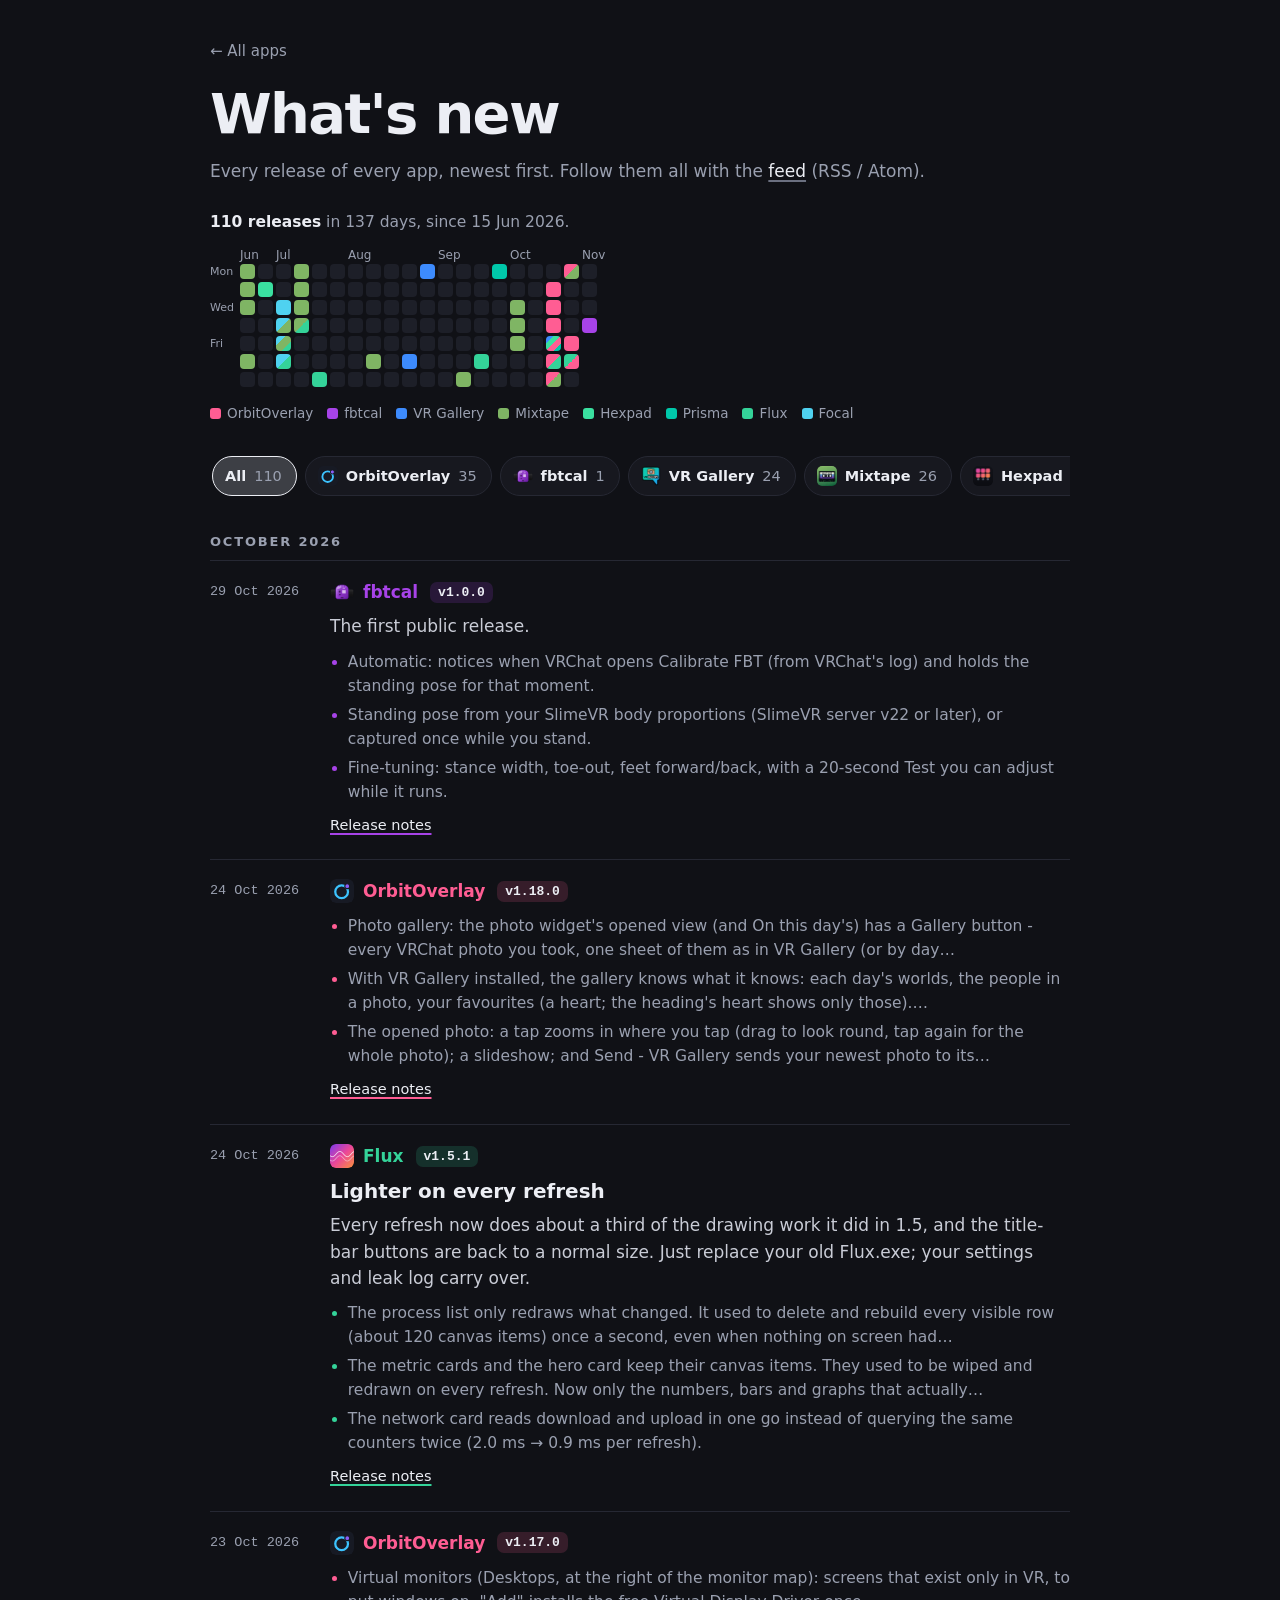
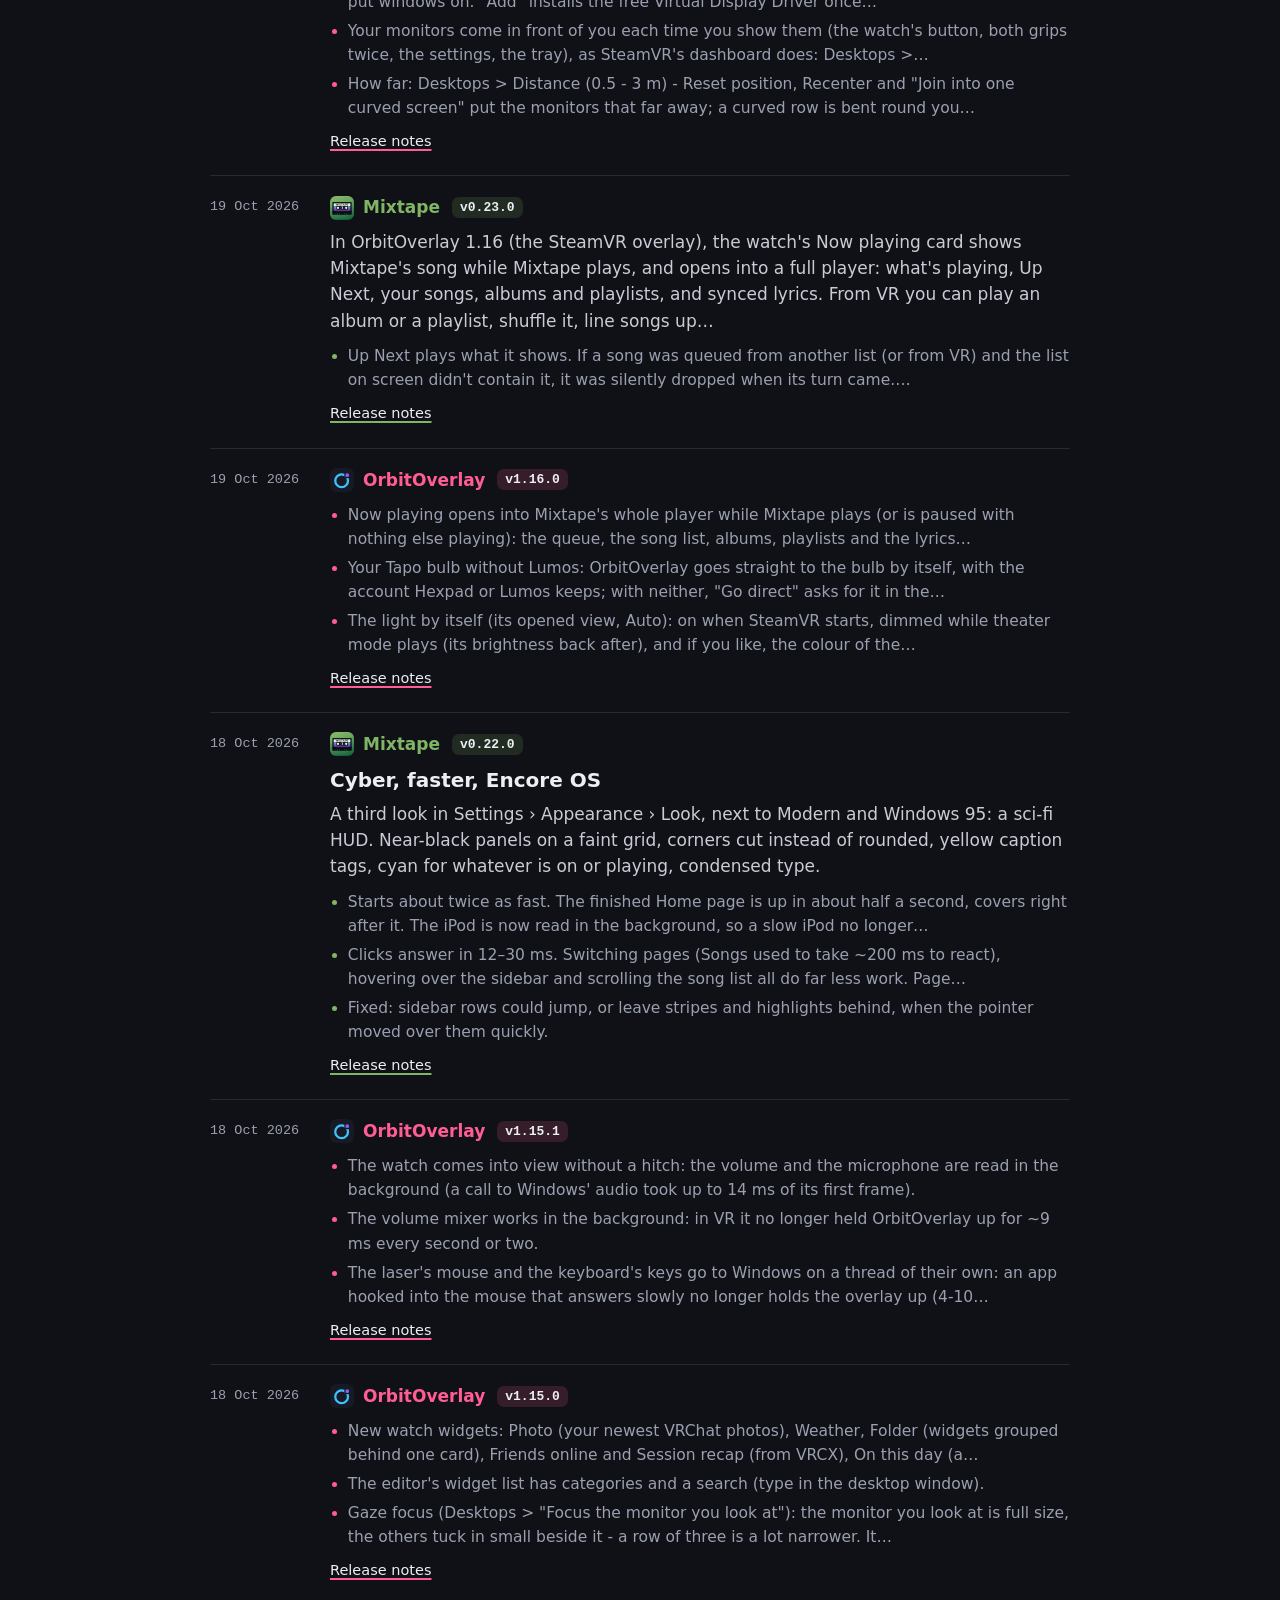
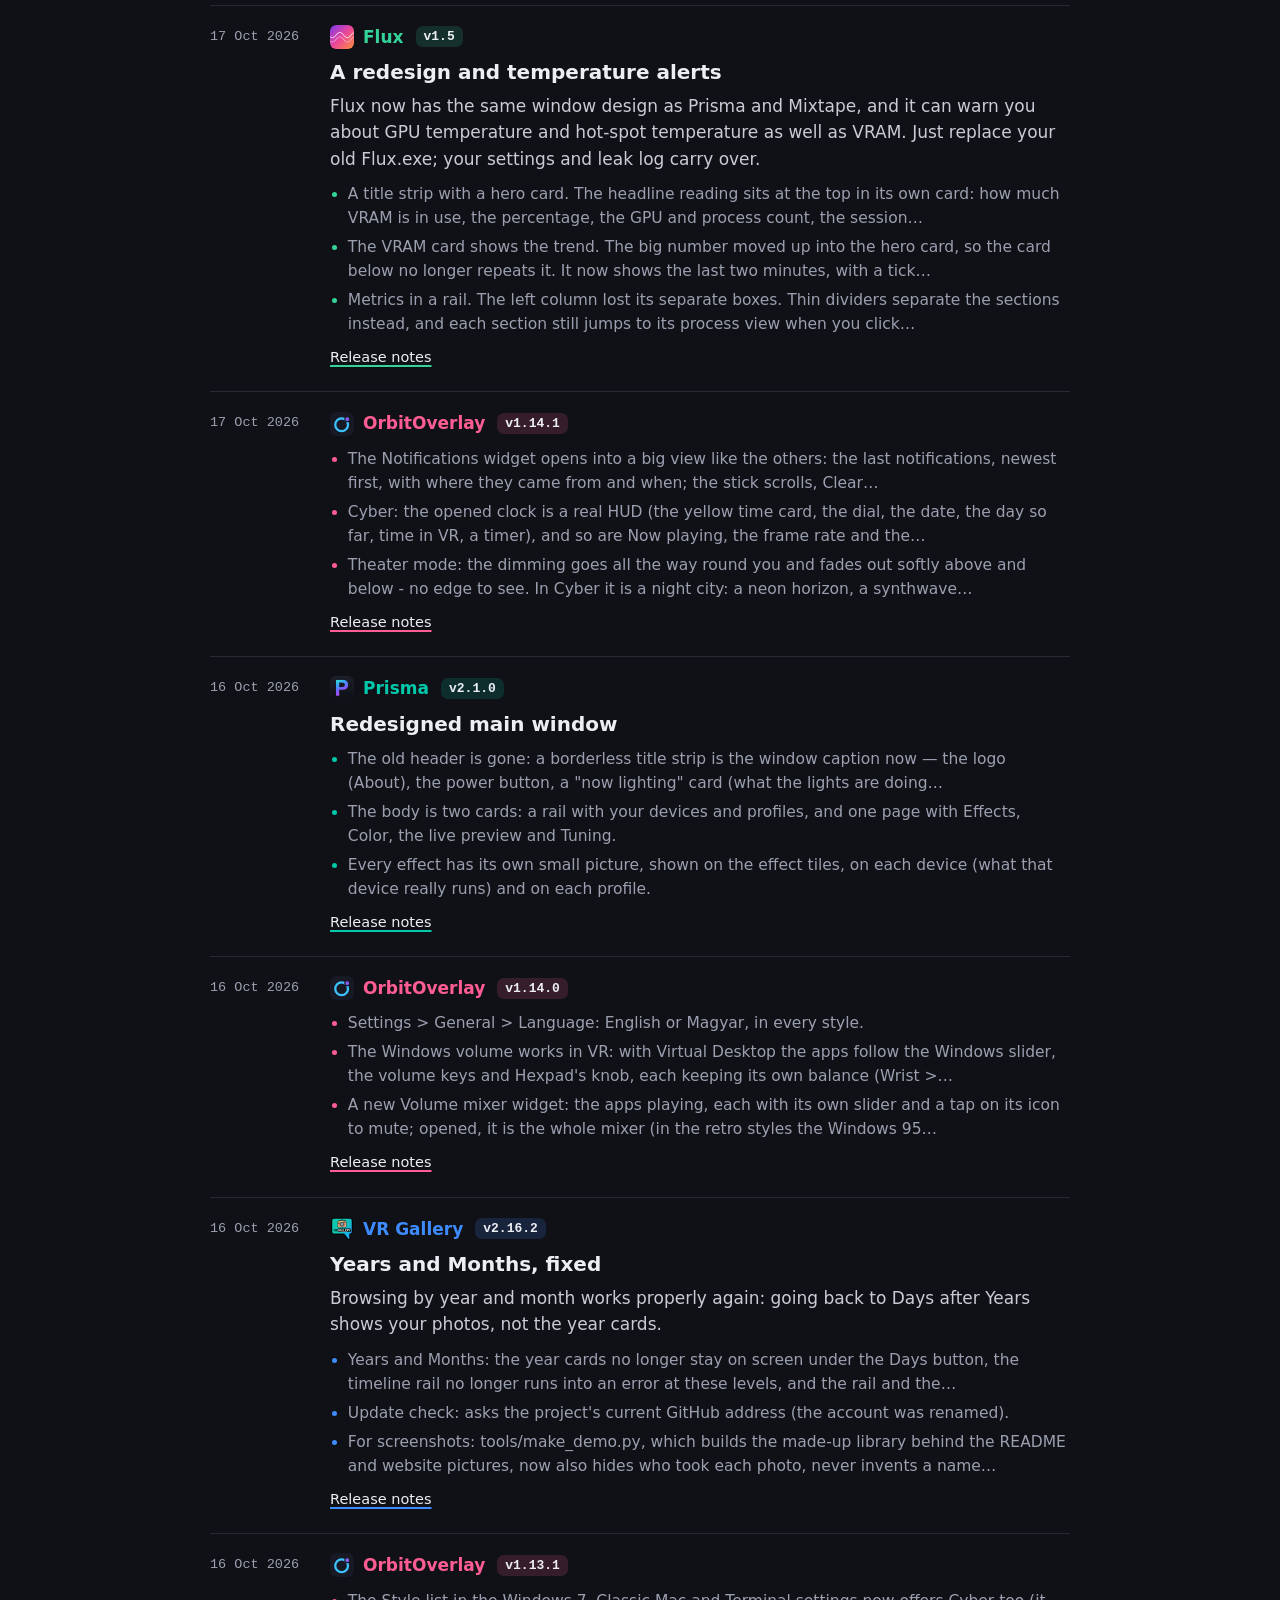
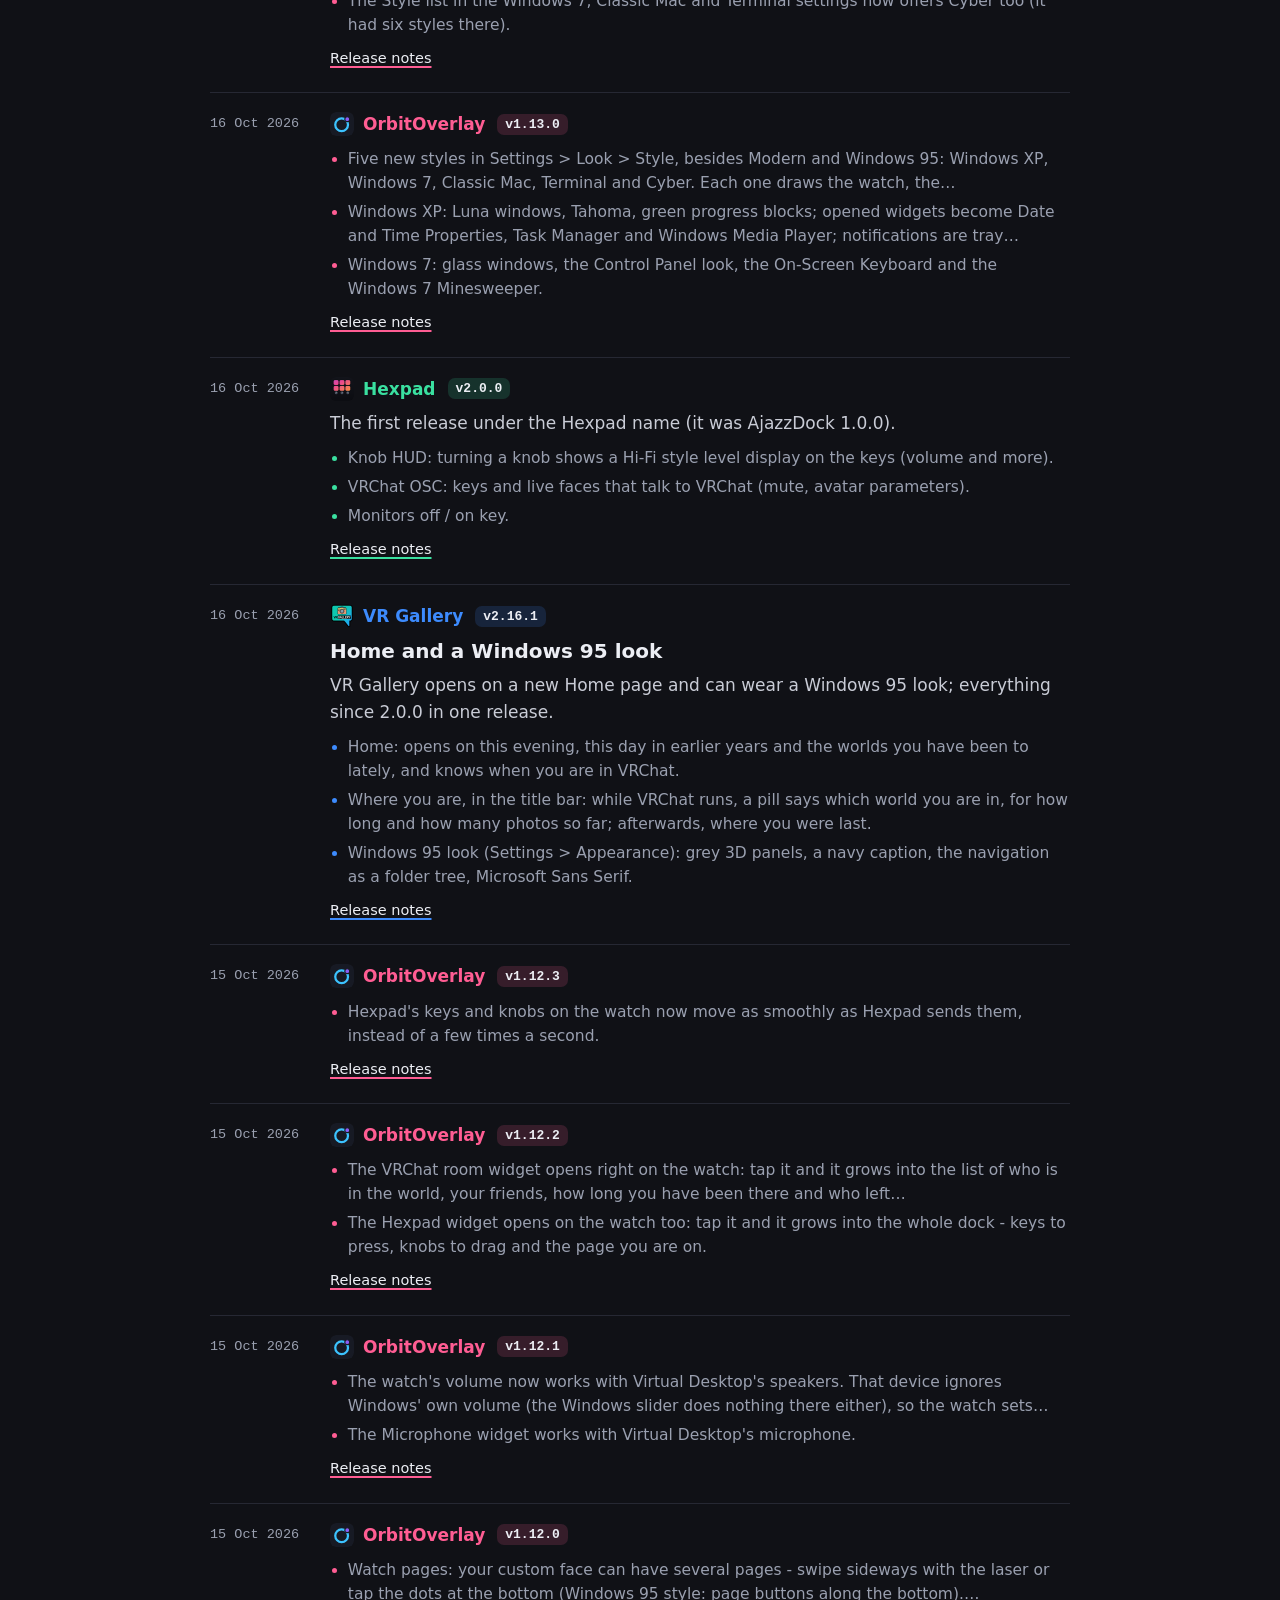
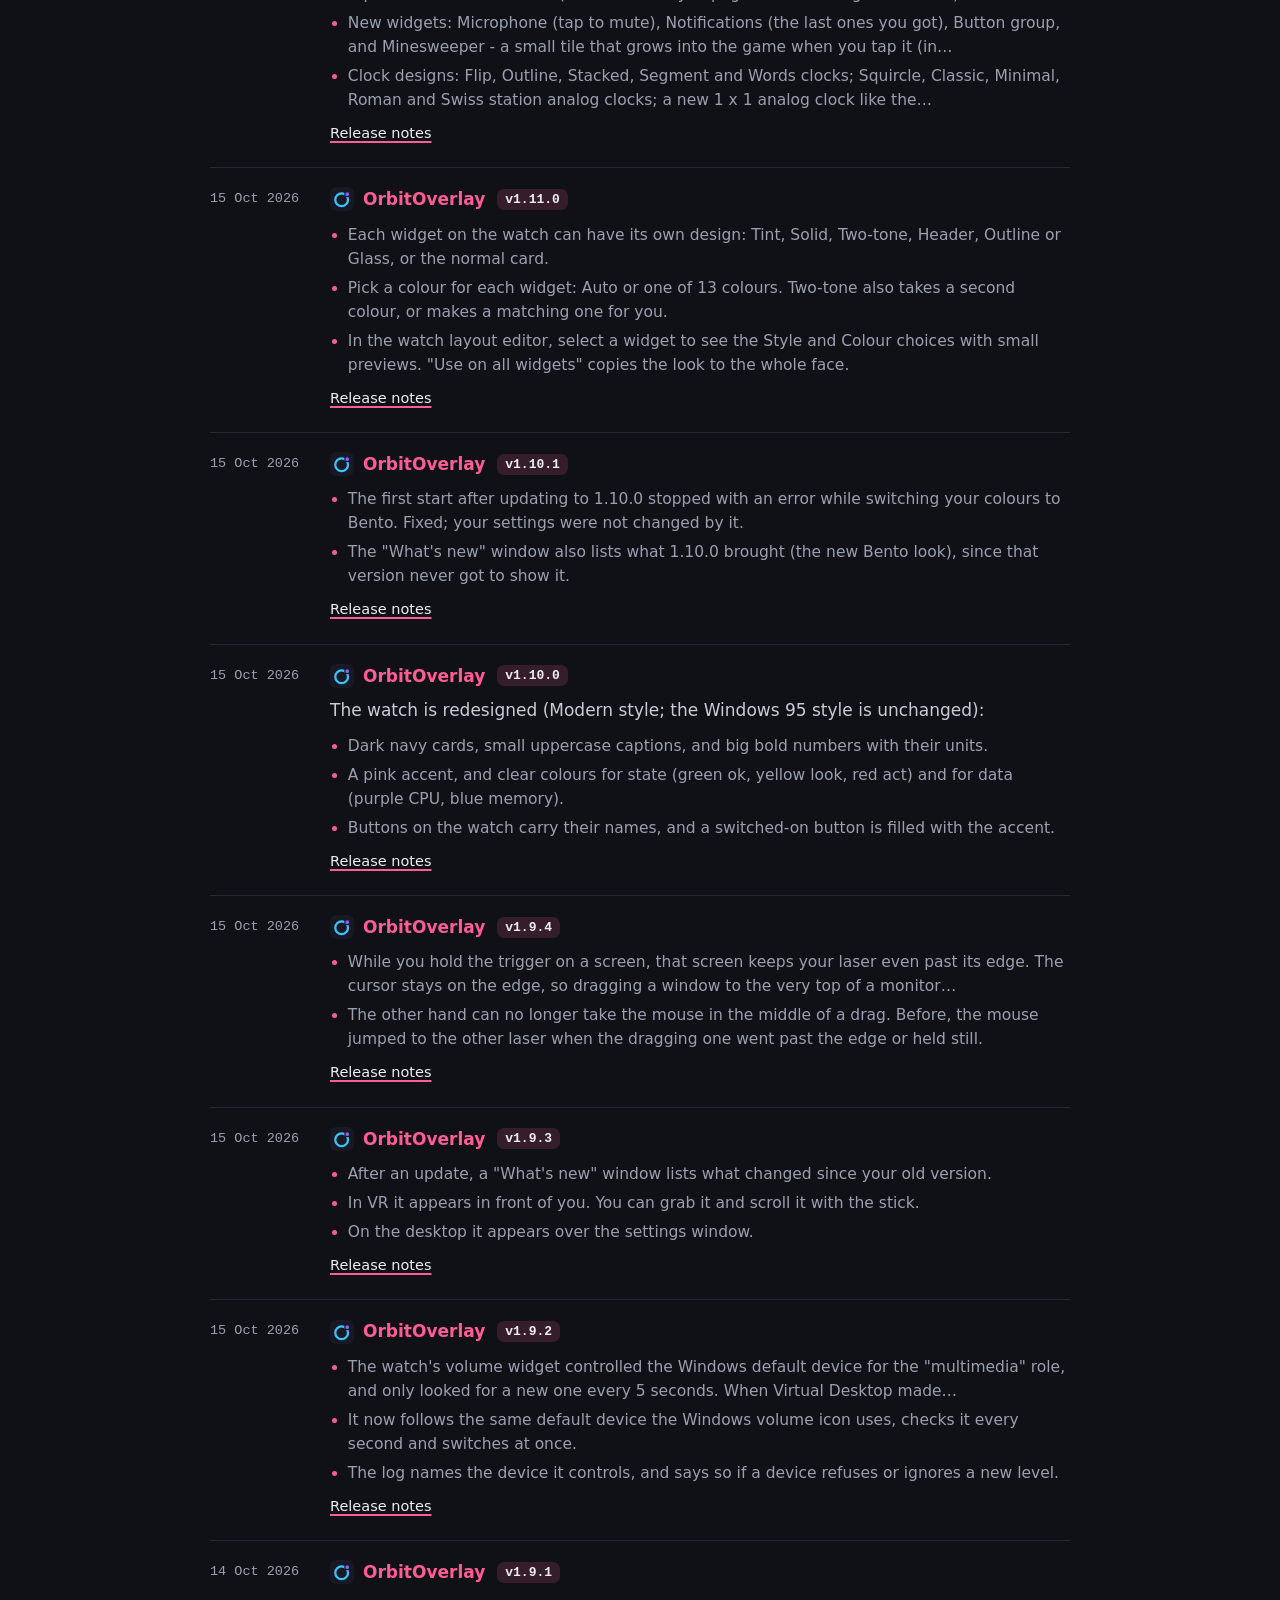
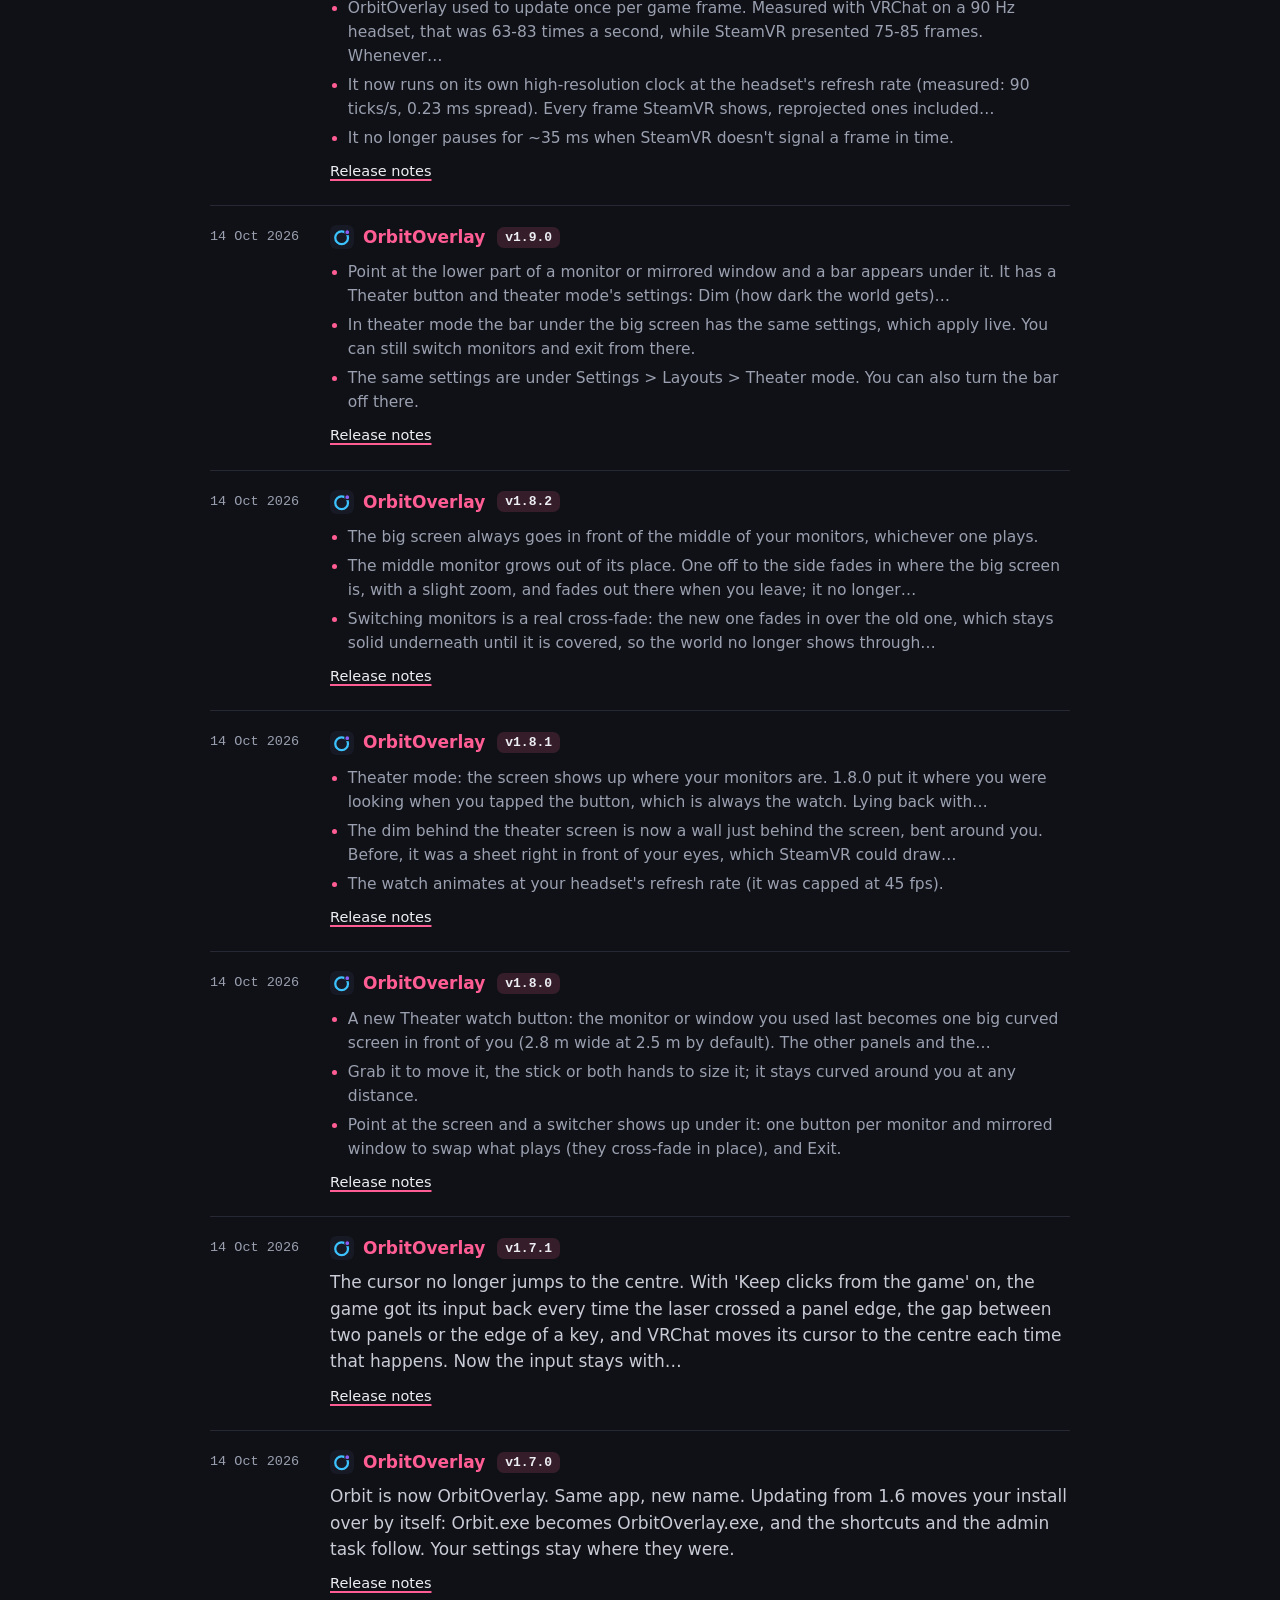
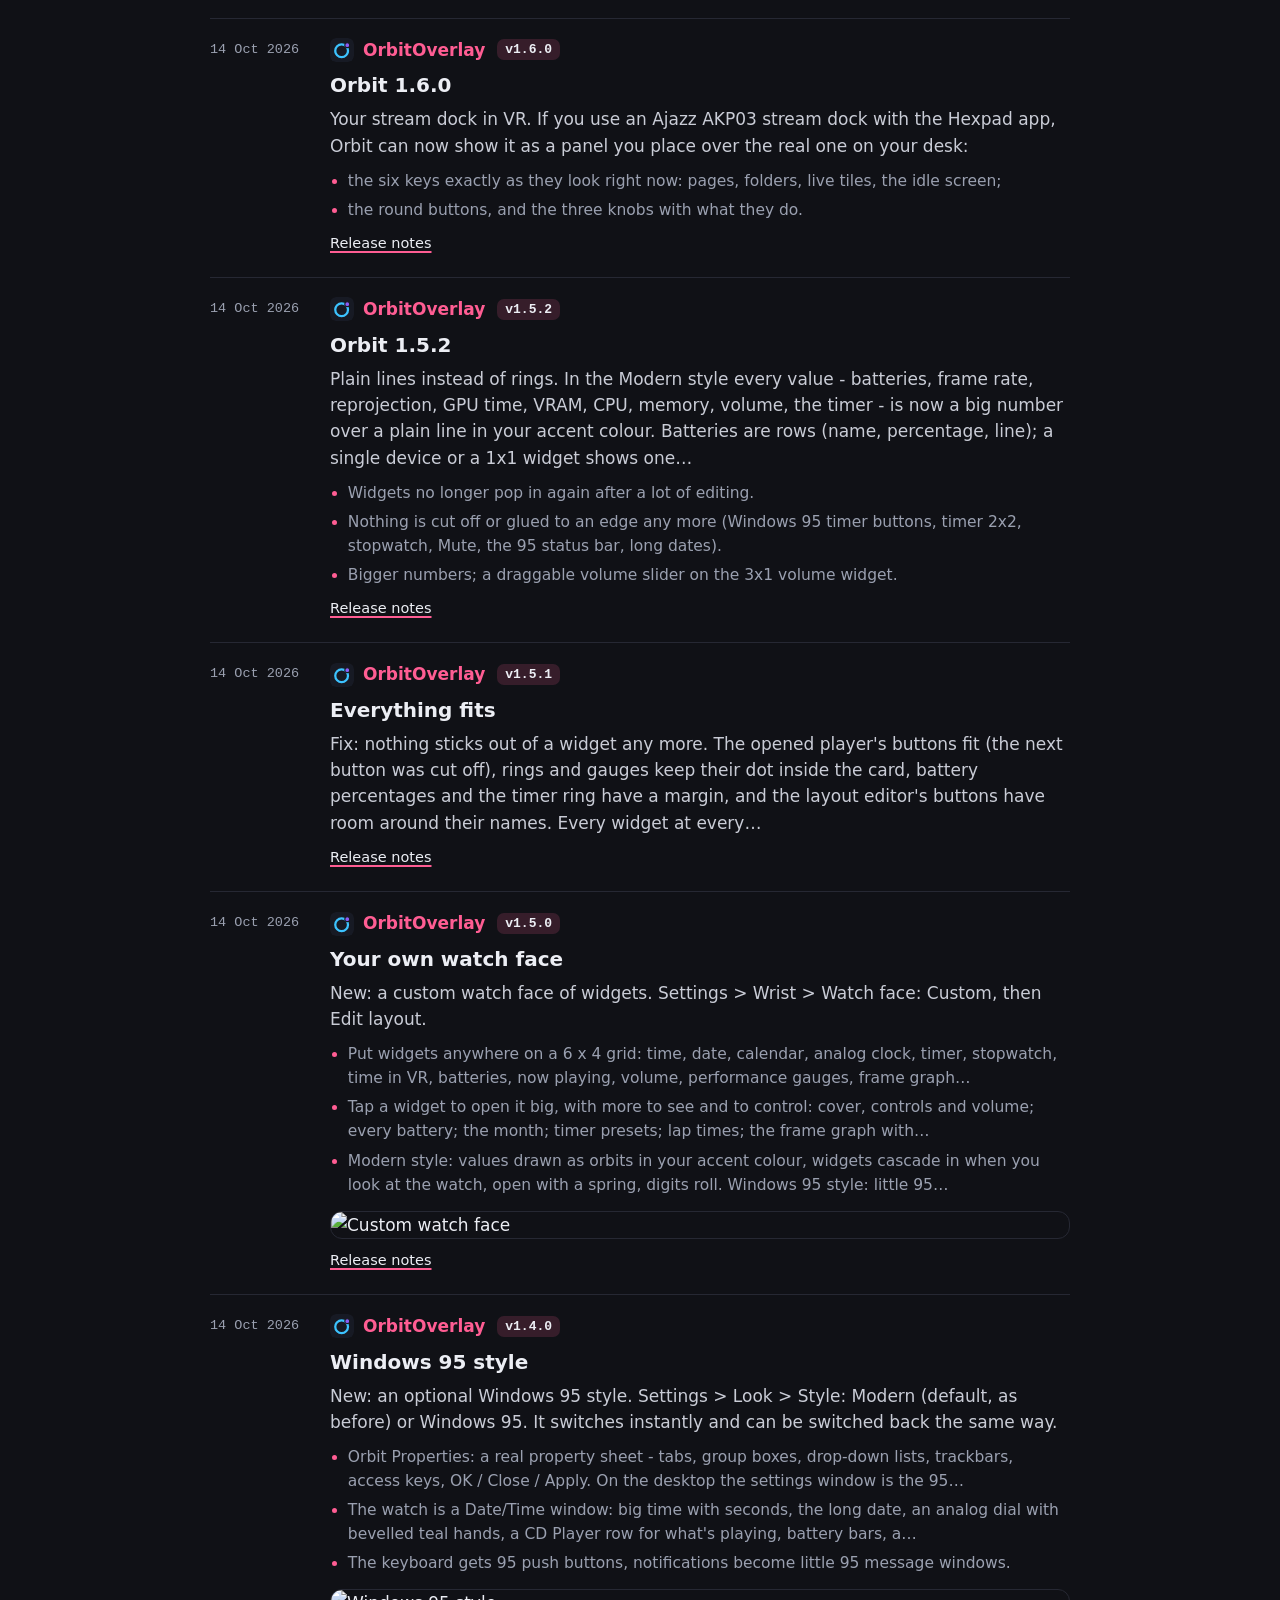
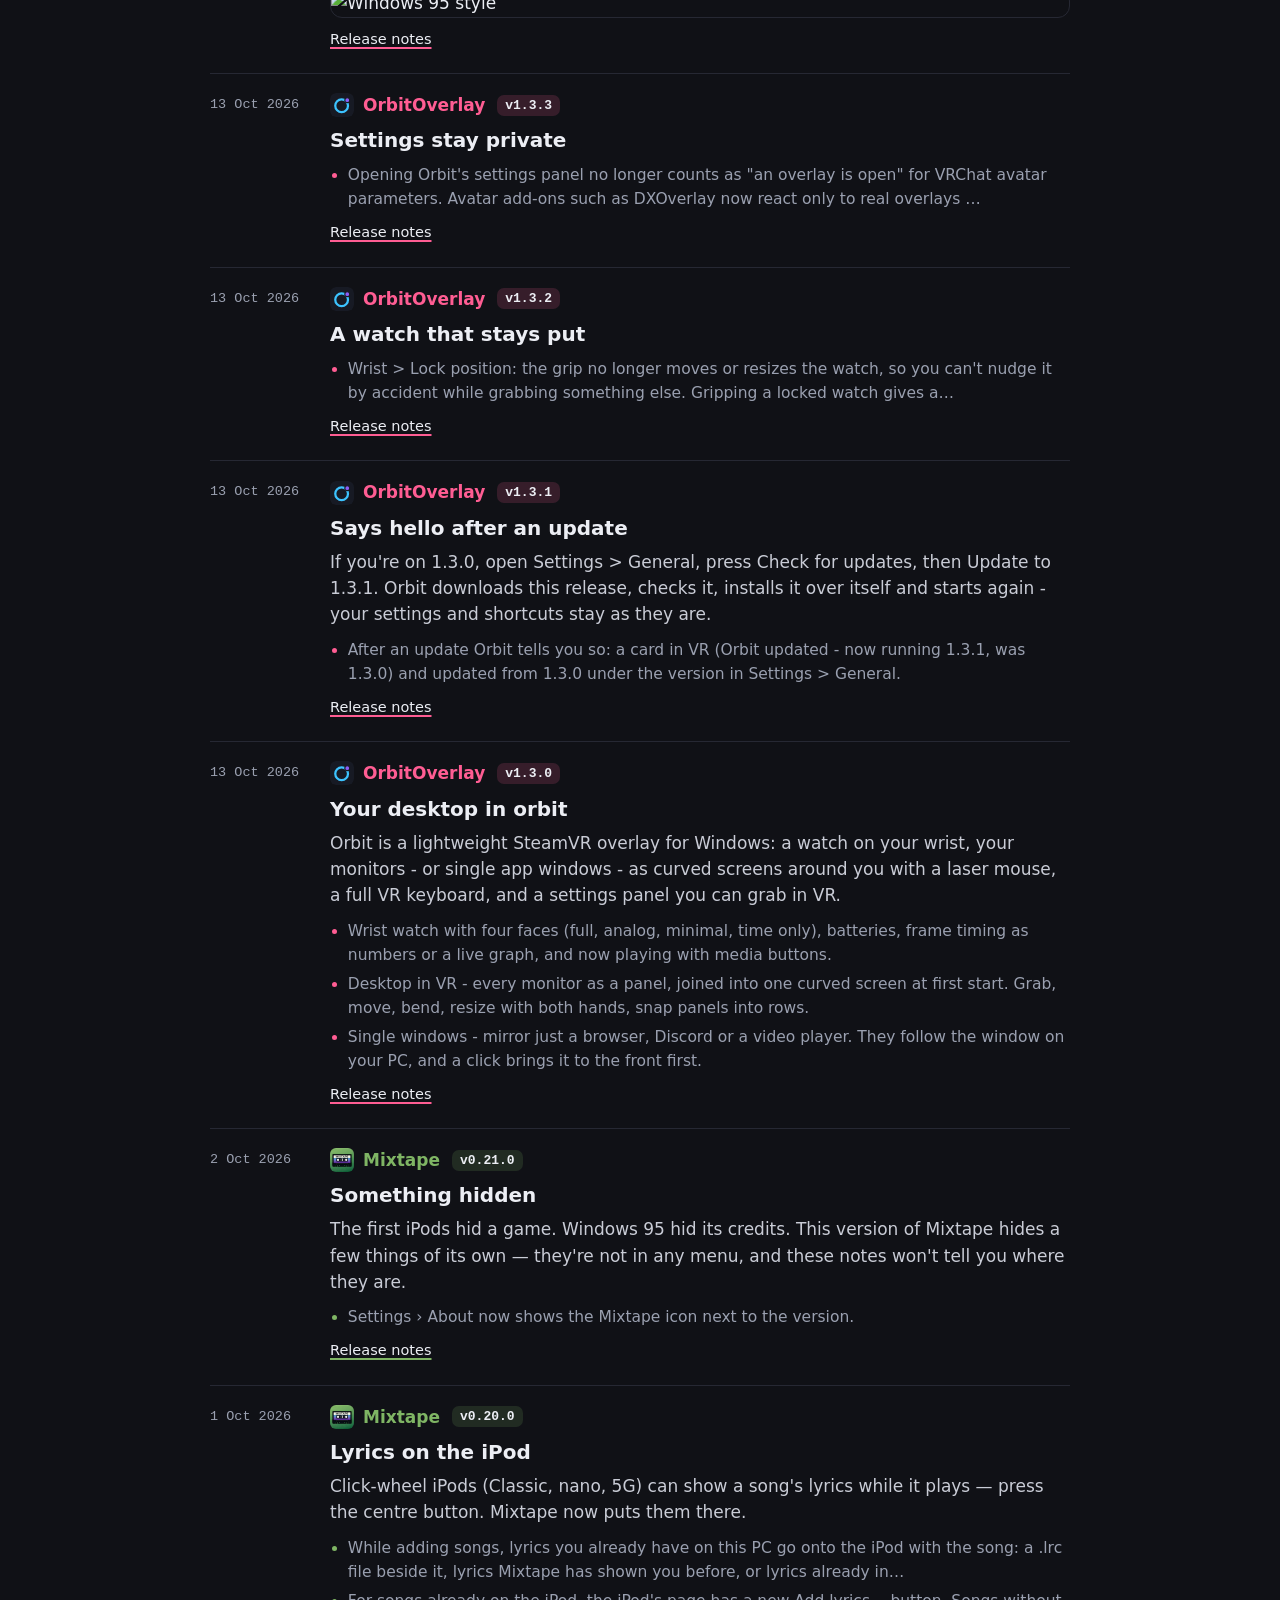
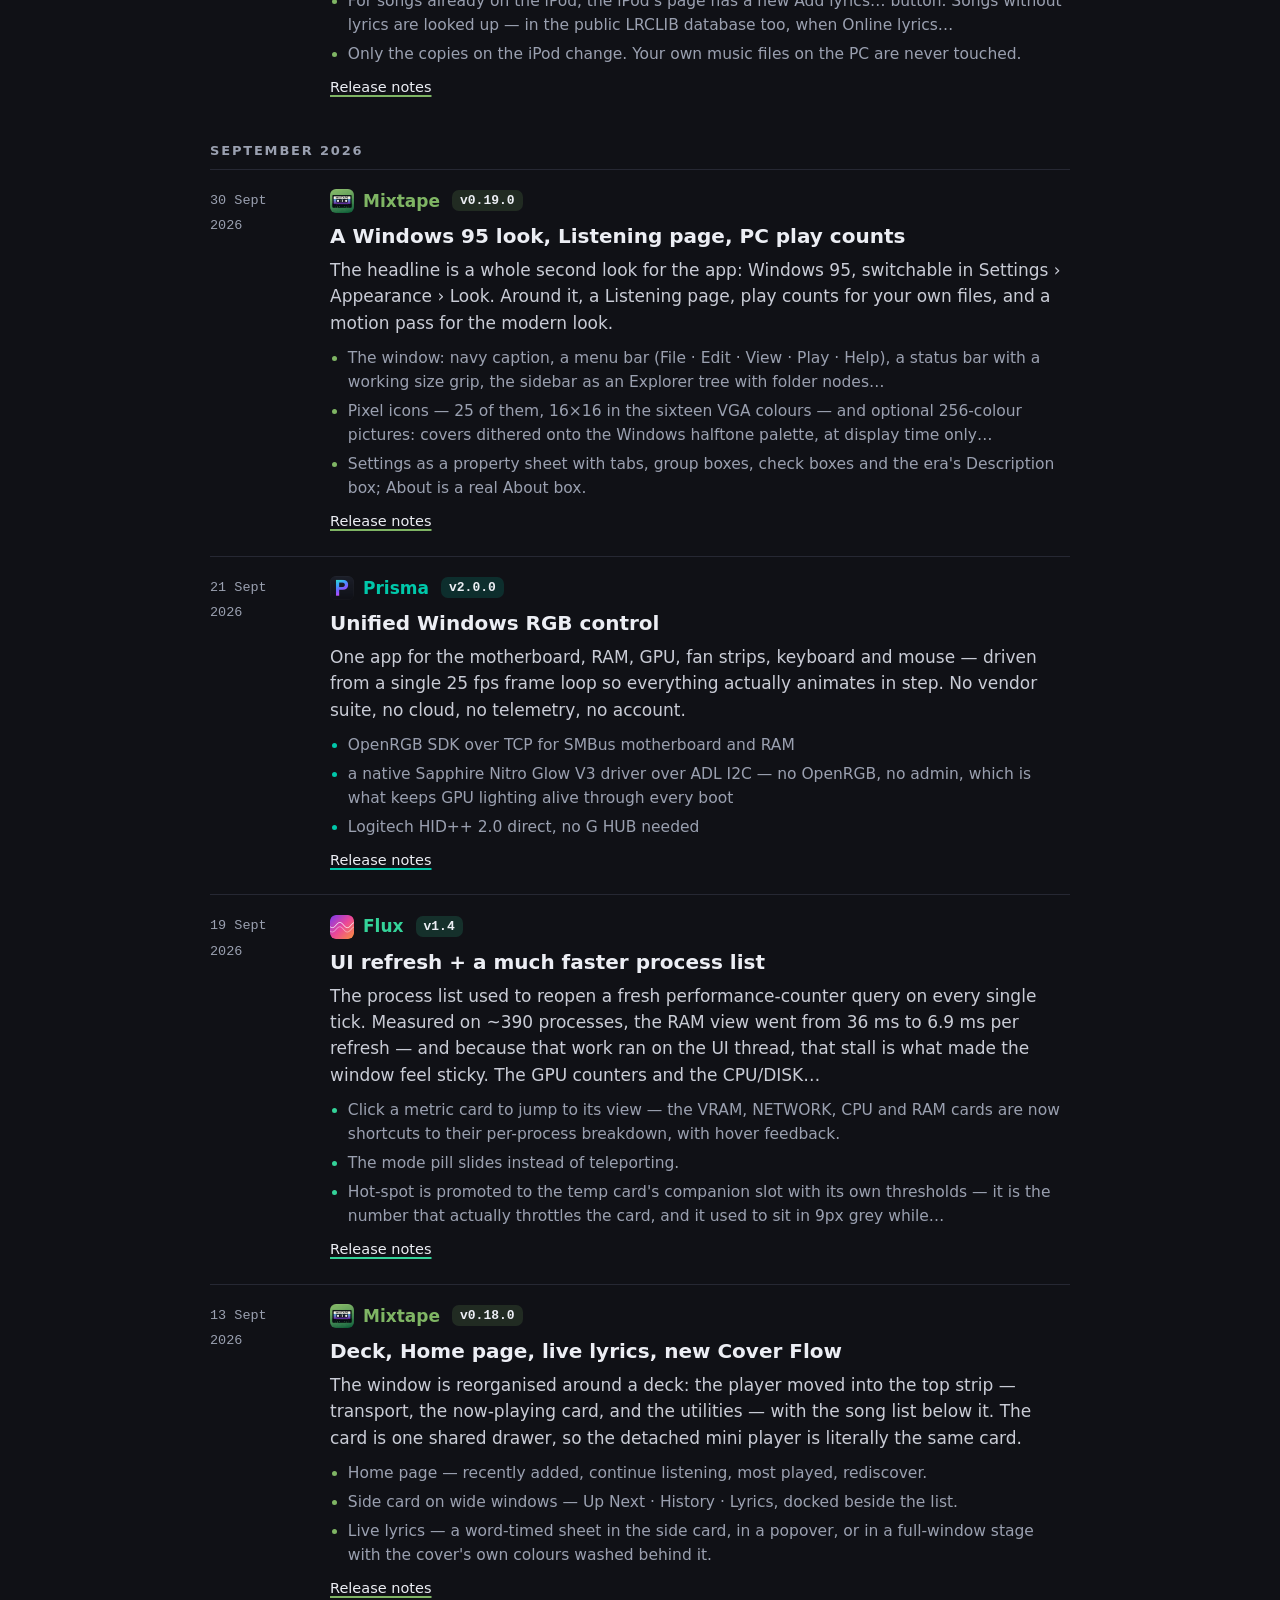
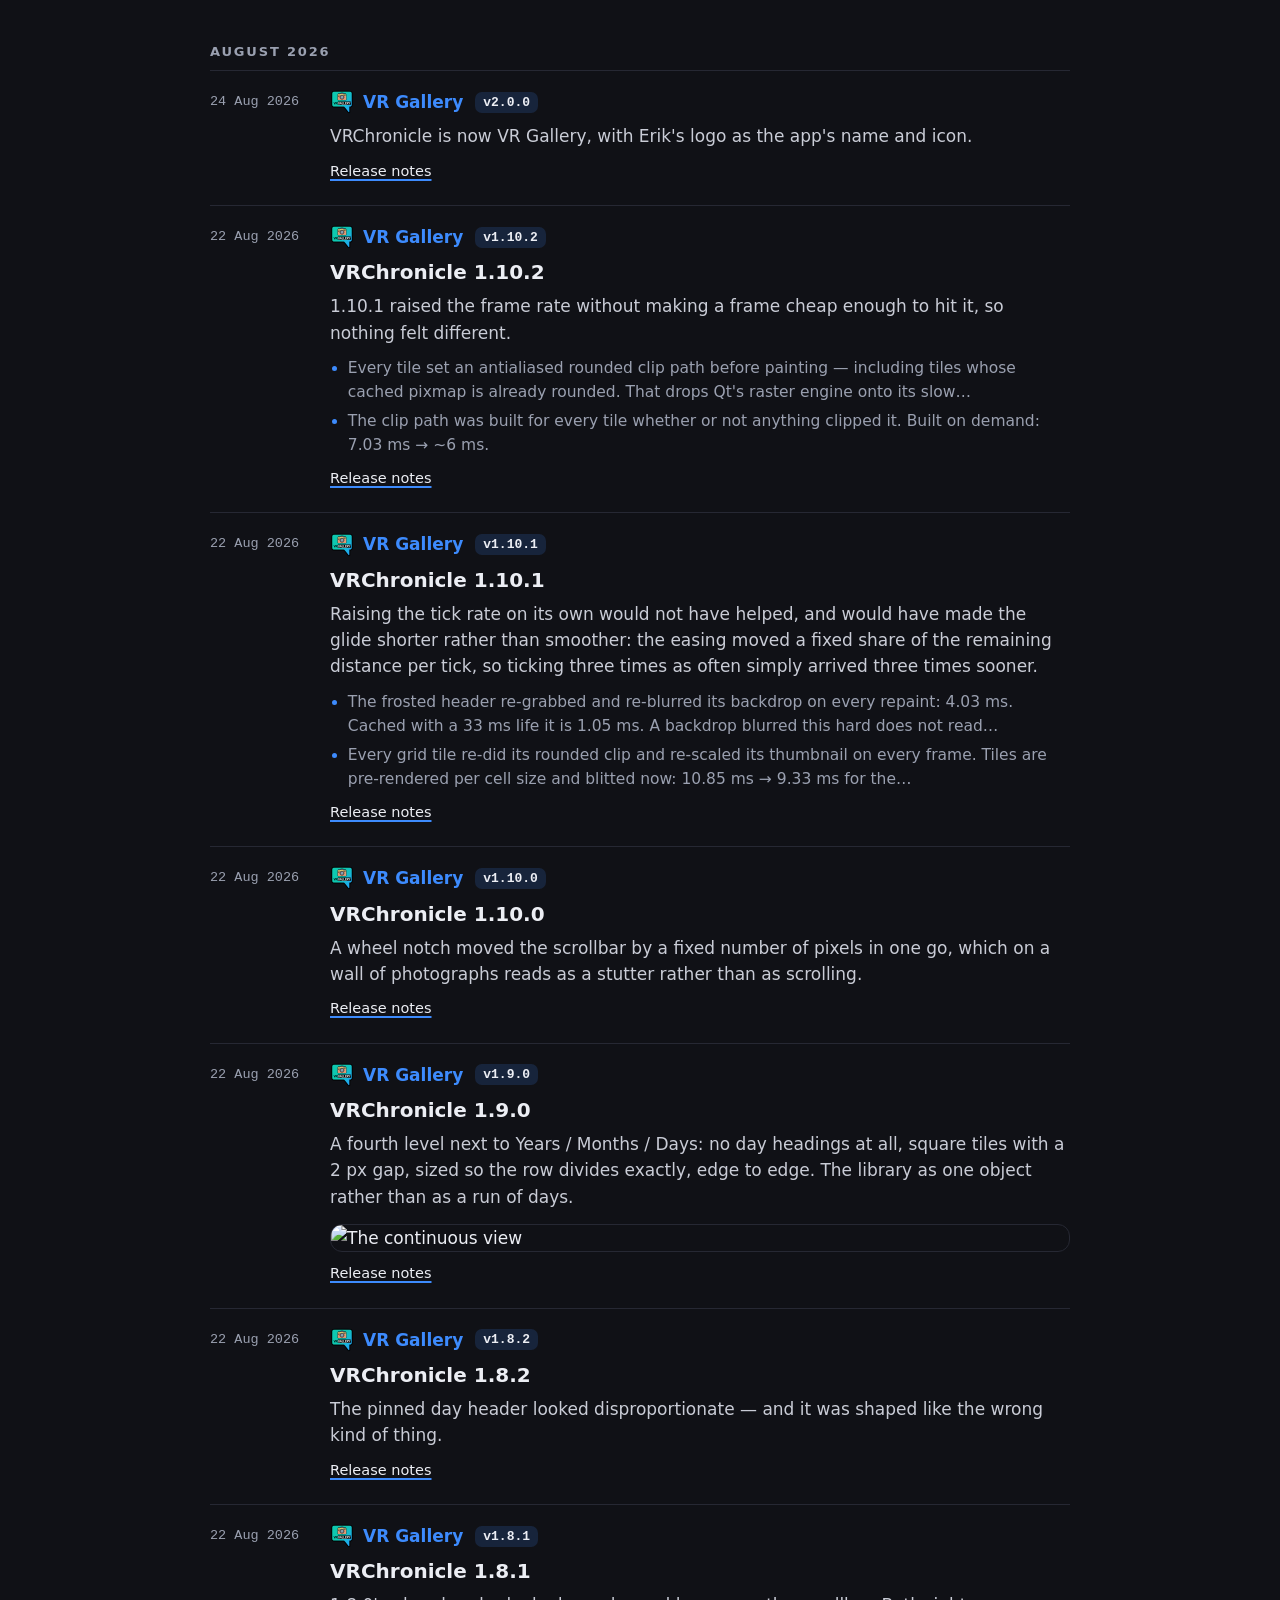
==== commit d24171dc: "fbtcal 1.0.0 on the hub Its card after OrbitOverlay (the SteamVR dashboard tab, with made-up data), " ====
--- a/news.html
+++ b/news.html
@@ -4,7 +4,7 @@
 <meta charset="utf-8">
 <meta name="viewport" content="width=device-width, initial-scale=1">
 <title>What's new · Erik1028's apps</title>
-<meta name="description" content="Every release of OrbitOverlay, VR Gallery, Mixtape, Hexpad, Prisma, Flux and Focal, newest first.">
+<meta name="description" content="Every release of OrbitOverlay, fbtcal, VR Gallery, Mixtape, Hexpad, Prisma, Flux and Focal, newest first.">
 <link rel="canonical" href="https://erik1028.github.io/news.html">
 <link rel="alternate" type="application/atom+xml" title="Erik1028's apps: new releases" href="feed.xml">
 <meta property="og:type" content="website">
@@ -91,10 +91,11 @@
 <nav class="crumb"><a href="./">← All apps</a></nav>
 <h1>What's new</h1>
 <p class="by">Every release of every app, newest first. Follow them all with the <a href="feed.xml">feed</a> (RSS / Atom).</p>
-<section class="cal" aria-label="Releases by day"><p class="cal-sum"><b>109 releases</b> in 132 days, since 15 Jun 2026.</p><div class="cal-scroll"><div class="cal-box" style="--weeks:19"><div class="cal-m" aria-hidden="true"><span style="--c:0">Jun</span><span style="--c:2">Jul</span><span style="--c:6">Aug</span><span style="--c:11">Sep</span><span style="--c:15">Oct</span></div><div class="cal-w" aria-hidden="true"><span>Mon</span><span></span><span>Wed</span><span></span><span>Fri</span><span></span><span></span></div><div class="cal-g"><a class="d on" href="#d-2026-06-15" style="background:#7fb564" title="15 Jun 2026: Mixtape v0.2, Mixtape v0.3, Mixtape v0.4, Mixtape v0.5, Mixtape v0.5.1, Mixtape v0.6, Mixtape v0.6.1, Mixtape linux-appimage-0.1" aria-label="15 Jun 2026: Mixtape v0.2, Mixtape v0.3, Mixtape v0.4, Mixtape v0.5, Mixtape v0.5.1, Mixtape v0.6, Mixtape v0.6.1, Mixtape linux-appimage-0.1"></a><a class="d on" href="#d-2026-06-16" style="background:#7fb564" title="16 Jun 2026: Mixtape v0.7.0, Mixtape v0.8.0, Mixtape v0.9.0" aria-label="16 Jun 2026: Mixtape v0.7.0, Mixtape v0.8.0, Mixtape v0.9.0"></a><a class="d on" href="#d-2026-06-17" style="background:#7fb564" title="17 Jun 2026: Mixtape v0.10.0" aria-label="17 Jun 2026: Mixtape v0.10.0"></a><span class="d"></span><span class="d"></span><a class="d on" href="#d-2026-06-20" style="background:#7fb564" title="20 Jun 2026: Mixtape v0.11.0" aria-label="20 Jun 2026: Mixtape v0.11.0"></a><span class="d"></span><span class="d"></span><a class="d on" href="#d-2026-06-23" style="background:#3ae0a0" title="23 Jun 2026: Hexpad v1.0.0" aria-label="23 Jun 2026: Hexpad v1.0.0"></a><span class="d"></span><span class="d"></span><span class="d"></span><span class="d"></span><span class="d"></span><span class="d"></span><span class="d"></span><a class="d on" href="#d-2026-07-01" style="background:#4fd2f0" title="1 Jul 2026: Focal v1.0, Focal v1.1" aria-label="1 Jul 2026: Focal v1.0, Focal v1.1"></a><a class="d on" href="#d-2026-07-02" style="background:linear-gradient(135deg,#4fd2f0 0% 50%,#7fb564 50% 100%)" title="2 Jul 2026: Focal v1.2, Focal v1.3, Mixtape v0.12.0, Focal v1.4" aria-label="2 Jul 2026: Focal v1.2, Focal v1.3, Mixtape v0.12.0, Focal v1.4"></a><a class="d on" href="#d-2026-07-03" style="background:linear-gradient(135deg,#4fd2f0 0% 33%,#7fb564 33% 67%,#34d399 67% 100%)" title="3 Jul 2026: Focal v1.5, Mixtape v0.12.1, Flux v1.0, Focal v1.6, Focal v1.7, Focal v1.8, Focal v1.9" aria-label="3 Jul 2026: Focal v1.5, Mixtape v0.12.1, Flux v1.0, Focal v1.6, Focal v1.7, Focal v1.8, Focal v1.9"></a><a class="d on" href="#d-2026-07-04" style="background:linear-gradient(135deg,#4fd2f0 0% 50%,#34d399 50% 100%)" title="4 Jul 2026: Focal v2.0, Flux v1.1, Focal v2.1, Flux v1.2" aria-label="4 Jul 2026: Focal v2.0, Flux v1.1, Focal v2.1, Flux v1.2"></a><span class="d"></span><a class="d on" href="#d-2026-07-06" style="background:#7fb564" title="6 Jul 2026: Mixtape v0.13.0" aria-label="6 Jul 2026: Mixtape v0.13.0"></a><a class="d on" href="#d-2026-07-07" style="background:#7fb564" title="7 Jul 2026: Mixtape v0.14.0" aria-label="7 Jul 2026: Mixtape v0.14.0"></a><a class="d on" href="#d-2026-07-08" style="background:#7fb564" title="8 Jul 2026: Mixtape v0.15.0" aria-label="8 Jul 2026: Mixtape v0.15.0"></a><a class="d on" href="#d-2026-07-09" style="background:linear-gradient(135deg,#7fb564 0% 50%,#34d399 50% 100%)" title="9 Jul 2026: Mixtape v0.16.0, Flux v1.2.1" aria-label="9 Jul 2026: Mixtape v0.16.0, Flux v1.2.1"></a><span class="d"></span><span class="d"></span><span class="d"></span><span class="d"></span><span class="d"></span><span class="d"></span><span class="d"></span><span class="d"></span><span class="d"></span><a class="d on" href="#d-2026-07-19" style="background:#34d399" title="19 Jul 2026: Flux v1.3" aria-label="19 Jul 2026: Flux v1.3"></a><span class="d"></span><span class="d"></span><span class="d"></span><span class="d"></span><span class="d"></span><span class="d"></span><span class="d"></span><span class="d"></span><span class="d"></span><span class="d"></span><span class="d"></span><span class="d"></span><span class="d"></span><span class="d"></span><span class="d"></span><span class="d"></span><span class="d"></span><span class="d"></span><span class="d"></span><a class="d on" href="#d-2026-08-08" style="background:#7fb564" title="8 Aug 2026: Mixtape v0.17.0" aria-label="8 Aug 2026: Mixtape v0.17.0"></a><span class="d"></span><span class="d"></span><span class="d"></span><span class="d"></span><span class="d"></span><span class="d"></span><span class="d"></span><span class="d"></span><span class="d"></span><span class="d"></span><span class="d"></span><span class="d"></span><span class="d"></span><a class="d on" href="#d-2026-08-22" style="background:#3d8bfd" title="22 Aug 2026: VR Gallery v1.1.0, VR Gallery v1.2.0, VR Gallery v1.2.1, VR Gallery v1.2.2, VR Gallery v1.2.3, VR Gallery v1.3.0, VR Gallery v1.3.1, VR Gallery v1.4.0, VR Gallery v1.4.1, VR Gallery v1.5.0, VR Gallery v1.6.0, VR Gallery v1.6.1, VR Gallery v1.7.0, VR Gallery v1.7.1, VR Gallery v1.8.0, VR Gallery v1.8.1, VR Gallery v1.8.2, VR Gallery v1.9.0, VR Gallery v1.10.0, VR Gallery v1.10.1, VR Gallery v1.10.2" aria-label="22 Aug 2026: VR Gallery v1.1.0, VR Gallery v1.2.0, VR Gallery v1.2.1, VR Gallery v1.2.2, VR Gallery v1.2.3, VR Gallery v1.3.0, VR Gallery v1.3.1, VR Gallery v1.4.0, VR Gallery v1.4.1, VR Gallery v1.5.0, VR Gallery v1.6.0, VR Gallery v1.6.1, VR Gallery v1.7.0, VR Gallery v1.7.1, VR Gallery v1.8.0, VR Gallery v1.8.1, VR Gallery v1.8.2, VR Gallery v1.9.0, VR Gallery v1.10.0, VR Gallery v1.10.1, VR Gallery v1.10.2"></a><span class="d"></span><a class="d on" href="#d-2026-08-24" style="background:#3d8bfd" title="24 Aug 2026: VR Gallery v2.0.0" aria-label="24 Aug 2026: VR Gallery v2.0.0"></a><span class="d"></span><span class="d"></span><span class="d"></span><span class="d"></span><span class="d"></span><span class="d"></span><span class="d"></span><span class="d"></span><span class="d"></span><span class="d"></span><span class="d"></span><span class="d"></span><span class="d"></span><span class="d"></span><span class="d"></span><span class="d"></span><span class="d"></span><span class="d"></span><span class="d"></span><a class="d on" href="#d-2026-09-13" style="background:#7fb564" title="13 Sept 2026: Mixtape v0.18.0" aria-label="13 Sept 2026: Mixtape v0.18.0"></a><span class="d"></span><span class="d"></span><span class="d"></span><span class="d"></span><span class="d"></span><a class="d on" href="#d-2026-09-19" style="background:#34d399" title="19 Sept 2026: Flux v1.4" aria-label="19 Sept 2026: Flux v1.4"></a><span class="d"></span><a class="d on" href="#d-2026-09-21" style="background:#00c8aa" title="21 Sept 2026: Prisma v2.0.0" aria-label="21 Sept 2026: Prisma v2.0.0"></a><span class="d"></span><span class="d"></span><span class="d"></span><span class="d"></span><span class="d"></span><span class="d"></span><span class="d"></span><span class="d"></span><a class="d on" href="#d-2026-09-30" style="background:#7fb564" title="30 Sept 2026: Mixtape v0.19.0" aria-label="30 Sept 2026: Mixtape v0.19.0"></a><a class="d on" href="#d-2026-10-01" style="background:#7fb564" title="1 Oct 2026: Mixtape v0.20.0" aria-label="1 Oct 2026: Mixtape v0.20.0"></a><a class="d on" href="#d-2026-10-02" style="background:#7fb564" title="2 Oct 2026: Mixtape v0.21.0" aria-label="2 Oct 2026: Mixtape v0.21.0"></a><span class="d"></span><span class="d"></span><span class="d"></span><span class="d"></span><span class="d"></span><span class="d"></span><span class="d"></span><span class="d"></span><span class="d"></span><span class="d"></span><a class="d on" href="#d-2026-10-13" style="background:#ff5d93" title="13 Oct 2026: OrbitOverlay v1.3.0, OrbitOverlay v1.3.1, OrbitOverlay v1.3.2, OrbitOverlay v1.3.3" aria-label="13 Oct 2026: OrbitOverlay v1.3.0, OrbitOverlay v1.3.1, OrbitOverlay v1.3.2, OrbitOverlay v1.3.3"></a><a class="d on" href="#d-2026-10-14" style="background:#ff5d93" title="14 Oct 2026: OrbitOverlay v1.4.0, OrbitOverlay v1.5.0, OrbitOverlay v1.5.1, OrbitOverlay v1.5.2, OrbitOverlay v1.6.0, OrbitOverlay v1.7.0, OrbitOverlay v1.7.1, OrbitOverlay v1.8.0, OrbitOverlay v1.8.1, OrbitOverlay v1.8.2, OrbitOverlay v1.9.0, OrbitOverlay v1.9.1" aria-label="14 Oct 2026: OrbitOverlay v1.4.0, OrbitOverlay v1.5.0, OrbitOverlay v1.5.1, OrbitOverlay v1.5.2, OrbitOverlay v1.6.0, OrbitOverlay v1.7.0, OrbitOverlay v1.7.1, OrbitOverlay v1.8.0, OrbitOverlay v1.8.1, OrbitOverlay v1.8.2, OrbitOverlay v1.9.0, OrbitOverlay v1.9.1"></a><a class="d on" href="#d-2026-10-15" style="background:#ff5d93" title="15 Oct 2026: OrbitOverlay v1.9.2, OrbitOverlay v1.9.3, OrbitOverlay v1.9.4, OrbitOverlay v1.10.0, OrbitOverlay v1.10.1, OrbitOverlay v1.11.0, OrbitOverlay v1.12.0, OrbitOverlay v1.12.1, OrbitOverlay v1.12.2, OrbitOverlay v1.12.3" aria-label="15 Oct 2026: OrbitOverlay v1.9.2, OrbitOverlay v1.9.3, OrbitOverlay v1.9.4, OrbitOverlay v1.10.0, OrbitOverlay v1.10.1, OrbitOverlay v1.11.0, OrbitOverlay v1.12.0, OrbitOverlay v1.12.1, OrbitOverlay v1.12.2, OrbitOverlay v1.12.3"></a><a class="d on" href="#d-2026-10-16" style="background:linear-gradient(135deg,#3d8bfd 0% 25%,#3ae0a0 25% 50%,#ff5d93 50% 75%,#00c8aa 75% 100%)" title="16 Oct 2026: VR Gallery v2.16.1, Hexpad v2.0.0, OrbitOverlay v1.13.0, OrbitOverlay v1.13.1, VR Gallery v2.16.2, OrbitOverlay v1.14.0, Prisma v2.1.0" aria-label="16 Oct 2026: VR Gallery v2.16.1, Hexpad v2.0.0, OrbitOverlay v1.13.0, OrbitOverlay v1.13.1, VR Gallery v2.16.2, OrbitOverlay v1.14.0, Prisma v2.1.0"></a><a class="d on" href="#d-2026-10-17" style="background:linear-gradient(135deg,#ff5d93 0% 50%,#34d399 50% 100%)" title="17 Oct 2026: OrbitOverlay v1.14.1, Flux v1.5" aria-label="17 Oct 2026: OrbitOverlay v1.14.1, Flux v1.5"></a><a class="d on" href="#d-2026-10-18" style="background:linear-gradient(135deg,#ff5d93 0% 50%,#7fb564 50% 100%)" title="18 Oct 2026: OrbitOverlay v1.15.0, OrbitOverlay v1.15.1, Mixtape v0.22.0" aria-label="18 Oct 2026: OrbitOverlay v1.15.0, OrbitOverlay v1.15.1, Mixtape v0.22.0"></a><a class="d on" href="#d-2026-10-19" style="background:linear-gradient(135deg,#ff5d93 0% 50%,#7fb564 50% 100%)" title="19 Oct 2026: OrbitOverlay v1.16.0, Mixtape v0.23.0" aria-label="19 Oct 2026: OrbitOverlay v1.16.0, Mixtape v0.23.0"></a><span class="d"></span><span class="d"></span><span class="d"></span><a class="d on" href="#d-2026-10-23" style="background:#ff5d93" title="23 Oct 2026: OrbitOverlay v1.17.0" aria-label="23 Oct 2026: OrbitOverlay v1.17.0"></a><a class="d on" href="#d-2026-10-24" style="background:linear-gradient(135deg,#34d399 0% 50%,#ff5d93 50% 100%)" title="24 Oct 2026: Flux v1.5.1, OrbitOverlay v1.18.0" aria-label="24 Oct 2026: Flux v1.5.1, OrbitOverlay v1.18.0"></a><span class="d out"></span></div></div></div><p class="cal-key"><span style="--acc:#ff5d93"><i></i>OrbitOverlay</span><span style="--acc:#3d8bfd"><i></i>VR Gallery</span><span style="--acc:#7fb564"><i></i>Mixtape</span><span style="--acc:#3ae0a0"><i></i>Hexpad</span><span style="--acc:#00c8aa"><i></i>Prisma</span><span style="--acc:#34d399"><i></i>Flux</span><span style="--acc:#4fd2f0"><i></i>Focal</span></p></section>
+<section class="cal" aria-label="Releases by day"><p class="cal-sum"><b>110 releases</b> in 137 days, since 15 Jun 2026.</p><div class="cal-scroll"><div class="cal-box" style="--weeks:20"><div class="cal-m" aria-hidden="true"><span style="--c:0">Jun</span><span style="--c:2">Jul</span><span style="--c:6">Aug</span><span style="--c:11">Sep</span><span style="--c:15">Oct</span><span style="--c:19">Nov</span></div><div class="cal-w" aria-hidden="true"><span>Mon</span><span></span><span>Wed</span><span></span><span>Fri</span><span></span><span></span></div><div class="cal-g"><a class="d on" href="#d-2026-06-15" style="background:#7fb564" title="15 Jun 2026: Mixtape v0.2, Mixtape v0.3, Mixtape v0.4, Mixtape v0.5, Mixtape v0.5.1, Mixtape v0.6, Mixtape v0.6.1, Mixtape linux-appimage-0.1" aria-label="15 Jun 2026: Mixtape v0.2, Mixtape v0.3, Mixtape v0.4, Mixtape v0.5, Mixtape v0.5.1, Mixtape v0.6, Mixtape v0.6.1, Mixtape linux-appimage-0.1"></a><a class="d on" href="#d-2026-06-16" style="background:#7fb564" title="16 Jun 2026: Mixtape v0.7.0, Mixtape v0.8.0, Mixtape v0.9.0" aria-label="16 Jun 2026: Mixtape v0.7.0, Mixtape v0.8.0, Mixtape v0.9.0"></a><a class="d on" href="#d-2026-06-17" style="background:#7fb564" title="17 Jun 2026: Mixtape v0.10.0" aria-label="17 Jun 2026: Mixtape v0.10.0"></a><span class="d"></span><span class="d"></span><a class="d on" href="#d-2026-06-20" style="background:#7fb564" title="20 Jun 2026: Mixtape v0.11.0" aria-label="20 Jun 2026: Mixtape v0.11.0"></a><span class="d"></span><span class="d"></span><a class="d on" href="#d-2026-06-23" style="background:#3ae0a0" title="23 Jun 2026: Hexpad v1.0.0" aria-label="23 Jun 2026: Hexpad v1.0.0"></a><span class="d"></span><span class="d"></span><span class="d"></span><span class="d"></span><span class="d"></span><span class="d"></span><span class="d"></span><a class="d on" href="#d-2026-07-01" style="background:#4fd2f0" title="1 Jul 2026: Focal v1.0, Focal v1.1" aria-label="1 Jul 2026: Focal v1.0, Focal v1.1"></a><a class="d on" href="#d-2026-07-02" style="background:linear-gradient(135deg,#4fd2f0 0% 50%,#7fb564 50% 100%)" title="2 Jul 2026: Focal v1.2, Focal v1.3, Mixtape v0.12.0, Focal v1.4" aria-label="2 Jul 2026: Focal v1.2, Focal v1.3, Mixtape v0.12.0, Focal v1.4"></a><a class="d on" href="#d-2026-07-03" style="background:linear-gradient(135deg,#4fd2f0 0% 33%,#7fb564 33% 67%,#34d399 67% 100%)" title="3 Jul 2026: Focal v1.5, Mixtape v0.12.1, Flux v1.0, Focal v1.6, Focal v1.7, Focal v1.8, Focal v1.9" aria-label="3 Jul 2026: Focal v1.5, Mixtape v0.12.1, Flux v1.0, Focal v1.6, Focal v1.7, Focal v1.8, Focal v1.9"></a><a class="d on" href="#d-2026-07-04" style="background:linear-gradient(135deg,#4fd2f0 0% 50%,#34d399 50% 100%)" title="4 Jul 2026: Focal v2.0, Flux v1.1, Focal v2.1, Flux v1.2" aria-label="4 Jul 2026: Focal v2.0, Flux v1.1, Focal v2.1, Flux v1.2"></a><span class="d"></span><a class="d on" href="#d-2026-07-06" style="background:#7fb564" title="6 Jul 2026: Mixtape v0.13.0" aria-label="6 Jul 2026: Mixtape v0.13.0"></a><a class="d on" href="#d-2026-07-07" style="background:#7fb564" title="7 Jul 2026: Mixtape v0.14.0" aria-label="7 Jul 2026: Mixtape v0.14.0"></a><a class="d on" href="#d-2026-07-08" style="background:#7fb564" title="8 Jul 2026: Mixtape v0.15.0" aria-label="8 Jul 2026: Mixtape v0.15.0"></a><a class="d on" href="#d-2026-07-09" style="background:linear-gradient(135deg,#7fb564 0% 50%,#34d399 50% 100%)" title="9 Jul 2026: Mixtape v0.16.0, Flux v1.2.1" aria-label="9 Jul 2026: Mixtape v0.16.0, Flux v1.2.1"></a><span class="d"></span><span class="d"></span><span class="d"></span><span class="d"></span><span class="d"></span><span class="d"></span><span class="d"></span><span class="d"></span><span class="d"></span><a class="d on" href="#d-2026-07-19" style="background:#34d399" title="19 Jul 2026: Flux v1.3" aria-label="19 Jul 2026: Flux v1.3"></a><span class="d"></span><span class="d"></span><span class="d"></span><span class="d"></span><span class="d"></span><span class="d"></span><span class="d"></span><span class="d"></span><span class="d"></span><span class="d"></span><span class="d"></span><span class="d"></span><span class="d"></span><span class="d"></span><span class="d"></span><span class="d"></span><span class="d"></span><span class="d"></span><span class="d"></span><a class="d on" href="#d-2026-08-08" style="background:#7fb564" title="8 Aug 2026: Mixtape v0.17.0" aria-label="8 Aug 2026: Mixtape v0.17.0"></a><span class="d"></span><span class="d"></span><span class="d"></span><span class="d"></span><span class="d"></span><span class="d"></span><span class="d"></span><span class="d"></span><span class="d"></span><span class="d"></span><span class="d"></span><span class="d"></span><span class="d"></span><a class="d on" href="#d-2026-08-22" style="background:#3d8bfd" title="22 Aug 2026: VR Gallery v1.1.0, VR Gallery v1.2.0, VR Gallery v1.2.1, VR Gallery v1.2.2, VR Gallery v1.2.3, VR Gallery v1.3.0, VR Gallery v1.3.1, VR Gallery v1.4.0, VR Gallery v1.4.1, VR Gallery v1.5.0, VR Gallery v1.6.0, VR Gallery v1.6.1, VR Gallery v1.7.0, VR Gallery v1.7.1, VR Gallery v1.8.0, VR Gallery v1.8.1, VR Gallery v1.8.2, VR Gallery v1.9.0, VR Gallery v1.10.0, VR Gallery v1.10.1, VR Gallery v1.10.2" aria-label="22 Aug 2026: VR Gallery v1.1.0, VR Gallery v1.2.0, VR Gallery v1.2.1, VR Gallery v1.2.2, VR Gallery v1.2.3, VR Gallery v1.3.0, VR Gallery v1.3.1, VR Gallery v1.4.0, VR Gallery v1.4.1, VR Gallery v1.5.0, VR Gallery v1.6.0, VR Gallery v1.6.1, VR Gallery v1.7.0, VR Gallery v1.7.1, VR Gallery v1.8.0, VR Gallery v1.8.1, VR Gallery v1.8.2, VR Gallery v1.9.0, VR Gallery v1.10.0, VR Gallery v1.10.1, VR Gallery v1.10.2"></a><span class="d"></span><a class="d on" href="#d-2026-08-24" style="background:#3d8bfd" title="24 Aug 2026: VR Gallery v2.0.0" aria-label="24 Aug 2026: VR Gallery v2.0.0"></a><span class="d"></span><span class="d"></span><span class="d"></span><span class="d"></span><span class="d"></span><span class="d"></span><span class="d"></span><span class="d"></span><span class="d"></span><span class="d"></span><span class="d"></span><span class="d"></span><span class="d"></span><span class="d"></span><span class="d"></span><span class="d"></span><span class="d"></span><span class="d"></span><span class="d"></span><a class="d on" href="#d-2026-09-13" style="background:#7fb564" title="13 Sept 2026: Mixtape v0.18.0" aria-label="13 Sept 2026: Mixtape v0.18.0"></a><span class="d"></span><span class="d"></span><span class="d"></span><span class="d"></span><span class="d"></span><a class="d on" href="#d-2026-09-19" style="background:#34d399" title="19 Sept 2026: Flux v1.4" aria-label="19 Sept 2026: Flux v1.4"></a><span class="d"></span><a class="d on" href="#d-2026-09-21" style="background:#00c8aa" title="21 Sept 2026: Prisma v2.0.0" aria-label="21 Sept 2026: Prisma v2.0.0"></a><span class="d"></span><span class="d"></span><span class="d"></span><span class="d"></span><span class="d"></span><span class="d"></span><span class="d"></span><span class="d"></span><a class="d on" href="#d-2026-09-30" style="background:#7fb564" title="30 Sept 2026: Mixtape v0.19.0" aria-label="30 Sept 2026: Mixtape v0.19.0"></a><a class="d on" href="#d-2026-10-01" style="background:#7fb564" title="1 Oct 2026: Mixtape v0.20.0" aria-label="1 Oct 2026: Mixtape v0.20.0"></a><a class="d on" href="#d-2026-10-02" style="background:#7fb564" title="2 Oct 2026: Mixtape v0.21.0" aria-label="2 Oct 2026: Mixtape v0.21.0"></a><span class="d"></span><span class="d"></span><span class="d"></span><span class="d"></span><span class="d"></span><span class="d"></span><span class="d"></span><span class="d"></span><span class="d"></span><span class="d"></span><a class="d on" href="#d-2026-10-13" style="background:#ff5d93" title="13 Oct 2026: OrbitOverlay v1.3.0, OrbitOverlay v1.3.1, OrbitOverlay v1.3.2, OrbitOverlay v1.3.3" aria-label="13 Oct 2026: OrbitOverlay v1.3.0, OrbitOverlay v1.3.1, OrbitOverlay v1.3.2, OrbitOverlay v1.3.3"></a><a class="d on" href="#d-2026-10-14" style="background:#ff5d93" title="14 Oct 2026: OrbitOverlay v1.4.0, OrbitOverlay v1.5.0, OrbitOverlay v1.5.1, OrbitOverlay v1.5.2, OrbitOverlay v1.6.0, OrbitOverlay v1.7.0, OrbitOverlay v1.7.1, OrbitOverlay v1.8.0, OrbitOverlay v1.8.1, OrbitOverlay v1.8.2, OrbitOverlay v1.9.0, OrbitOverlay v1.9.1" aria-label="14 Oct 2026: OrbitOverlay v1.4.0, OrbitOverlay v1.5.0, OrbitOverlay v1.5.1, OrbitOverlay v1.5.2, OrbitOverlay v1.6.0, OrbitOverlay v1.7.0, OrbitOverlay v1.7.1, OrbitOverlay v1.8.0, OrbitOverlay v1.8.1, OrbitOverlay v1.8.2, OrbitOverlay v1.9.0, OrbitOverlay v1.9.1"></a><a class="d on" href="#d-2026-10-15" style="background:#ff5d93" title="15 Oct 2026: OrbitOverlay v1.9.2, OrbitOverlay v1.9.3, OrbitOverlay v1.9.4, OrbitOverlay v1.10.0, OrbitOverlay v1.10.1, OrbitOverlay v1.11.0, OrbitOverlay v1.12.0, OrbitOverlay v1.12.1, OrbitOverlay v1.12.2, OrbitOverlay v1.12.3" aria-label="15 Oct 2026: OrbitOverlay v1.9.2, OrbitOverlay v1.9.3, OrbitOverlay v1.9.4, OrbitOverlay v1.10.0, OrbitOverlay v1.10.1, OrbitOverlay v1.11.0, OrbitOverlay v1.12.0, OrbitOverlay v1.12.1, OrbitOverlay v1.12.2, OrbitOverlay v1.12.3"></a><a class="d on" href="#d-2026-10-16" style="background:linear-gradient(135deg,#3d8bfd 0% 25%,#3ae0a0 25% 50%,#ff5d93 50% 75%,#00c8aa 75% 100%)" title="16 Oct 2026: VR Gallery v2.16.1, Hexpad v2.0.0, OrbitOverlay v1.13.0, OrbitOverlay v1.13.1, VR Gallery v2.16.2, OrbitOverlay v1.14.0, Prisma v2.1.0" aria-label="16 Oct 2026: VR Gallery v2.16.1, Hexpad v2.0.0, OrbitOverlay v1.13.0, OrbitOverlay v1.13.1, VR Gallery v2.16.2, OrbitOverlay v1.14.0, Prisma v2.1.0"></a><a class="d on" href="#d-2026-10-17" style="background:linear-gradient(135deg,#ff5d93 0% 50%,#34d399 50% 100%)" title="17 Oct 2026: OrbitOverlay v1.14.1, Flux v1.5" aria-label="17 Oct 2026: OrbitOverlay v1.14.1, Flux v1.5"></a><a class="d on" href="#d-2026-10-18" style="background:linear-gradient(135deg,#ff5d93 0% 50%,#7fb564 50% 100%)" title="18 Oct 2026: OrbitOverlay v1.15.0, OrbitOverlay v1.15.1, Mixtape v0.22.0" aria-label="18 Oct 2026: OrbitOverlay v1.15.0, OrbitOverlay v1.15.1, Mixtape v0.22.0"></a><a class="d on" href="#d-2026-10-19" style="background:linear-gradient(135deg,#ff5d93 0% 50%,#7fb564 50% 100%)" title="19 Oct 2026: OrbitOverlay v1.16.0, Mixtape v0.23.0" aria-label="19 Oct 2026: OrbitOverlay v1.16.0, Mixtape v0.23.0"></a><span class="d"></span><span class="d"></span><span class="d"></span><a class="d on" href="#d-2026-10-23" style="background:#ff5d93" title="23 Oct 2026: OrbitOverlay v1.17.0" aria-label="23 Oct 2026: OrbitOverlay v1.17.0"></a><a class="d on" href="#d-2026-10-24" style="background:linear-gradient(135deg,#34d399 0% 50%,#ff5d93 50% 100%)" title="24 Oct 2026: Flux v1.5.1, OrbitOverlay v1.18.0" aria-label="24 Oct 2026: Flux v1.5.1, OrbitOverlay v1.18.0"></a><span class="d"></span><span class="d"></span><span class="d"></span><span class="d"></span><a class="d on" href="#d-2026-10-29" style="background:#a743e8" title="29 Oct 2026: fbtcal v1.0.0" aria-label="29 Oct 2026: fbtcal v1.0.0"></a><span class="d out"></span><span class="d out"></span><span class="d out"></span></div></div></div><p class="cal-key"><span style="--acc:#ff5d93"><i></i>OrbitOverlay</span><span style="--acc:#a743e8"><i></i>fbtcal</span><span style="--acc:#3d8bfd"><i></i>VR Gallery</span><span style="--acc:#7fb564"><i></i>Mixtape</span><span style="--acc:#3ae0a0"><i></i>Hexpad</span><span style="--acc:#00c8aa"><i></i>Prisma</span><span style="--acc:#34d399"><i></i>Flux</span><span style="--acc:#4fd2f0"><i></i>Focal</span></p></section>
 <div class="chips" role="group" aria-label="Show the releases of">
-<button type="button" aria-pressed="true" data-app="">All <span>109</span></button>
+<button type="button" aria-pressed="true" data-app="">All <span>110</span></button>
 <button type="button" aria-pressed="false" data-app="OrbitOverlay" style="--acc:#ff5d93"><img src="img/orbitoverlay.svg" width="20" height="20" alt="">OrbitOverlay <span>35</span></button>
+<button type="button" aria-pressed="false" data-app="fbtcal" style="--acc:#a743e8"><img src="img/fbtcal.png" width="20" height="20" alt="">fbtcal <span>1</span></button>
 <button type="button" aria-pressed="false" data-app="VRGallery" style="--acc:#3d8bfd"><img src="img/vrgallery.png" width="20" height="20" alt="">VR Gallery <span>24</span></button>
 <button type="button" aria-pressed="false" data-app="Mixtape" style="--acc:#7fb564"><img src="img/mixtape.png" width="20" height="20" alt="">Mixtape <span>26</span></button>
 <button type="button" aria-pressed="false" data-app="ajazz-dock" style="--acc:#3ae0a0"><img src="img/hexpad.png" width="20" height="20" alt="">Hexpad <span>2</span></button>
@@ -104,6 +105,7 @@
 </div>
 <div id="list">
 <h2 class="month">October 2026</h2>
+<article class="entry" id="d-2026-10-29" data-app="fbtcal" style="--acc:#a743e8"><time datetime="2026-10-29">29 Oct 2026</time><div class="body"><div class="hd"><a href="fbtcal/"><img src="img/fbtcal.png" width="24" height="24" alt="">fbtcal</a><code>v1.0.0</code></div><p>The first public release.</p><ul><li>Automatic: notices when VRChat opens Calibrate FBT (from VRChat&#x27;s log) and holds the standing pose for that moment.</li><li>Standing pose from your SlimeVR body proportions (SlimeVR server v22 or later), or captured once while you stand.</li><li>Fine-tuning: stance width, toe-out, feet forward/back, with a 20-second Test you can adjust while it runs.</li></ul><a class="more" href="https://github.com/Erik1028/fbtcal/releases/tag/v1.0.0">Release notes</a></div></article>
 <article class="entry" id="d-2026-10-24" data-app="OrbitOverlay" style="--acc:#ff5d93"><time datetime="2026-10-24">24 Oct 2026</time><div class="body"><div class="hd"><a href="OrbitOverlay/"><img src="img/orbitoverlay.svg" width="24" height="24" alt="">OrbitOverlay</a><code>v1.18.0</code></div><ul><li>Photo gallery: the photo widget&#x27;s opened view (and On this day&#x27;s) has a Gallery button - every VRChat photo you took, one sheet of them as in VR Gallery (or by day…</li><li>With VR Gallery installed, the gallery knows what it knows: each day&#x27;s worlds, the people in a photo, your favourites (a heart; the heading&#x27;s heart shows only those).…</li><li>The opened photo: a tap zooms in where you tap (drag to look round, tap again for the whole photo); a slideshow; and Send - VR Gallery sends your newest photo to its…</li></ul><a class="more" href="https://github.com/Erik1028/OrbitOverlay/releases/tag/v1.18.0">Release notes</a></div></article>
 <article class="entry" data-app="Flux" style="--acc:#34d399"><time datetime="2026-10-24">24 Oct 2026</time><div class="body"><div class="hd"><a href="Flux/"><img src="img/flux.png" width="24" height="24" alt="">Flux</a><code>v1.5.1</code></div><h3>Lighter on every refresh</h3><p>Every refresh now does about a third of the drawing work it did in 1.5, and the title-bar buttons are back to a normal size. Just replace your old Flux.exe; your settings and leak log carry over.</p><ul><li>The process list only redraws what changed. It used to delete and rebuild every visible row (about 120 canvas items) once a second, even when nothing on screen had…</li><li>The metric cards and the hero card keep their canvas items. They used to be wiped and redrawn on every refresh. Now only the numbers, bars and graphs that actually…</li><li>The network card reads download and upload in one go instead of querying the same counters twice (2.0 ms → 0.9 ms per refresh).</li></ul><a class="more" href="https://github.com/Erik1028/Flux/releases/tag/v1.5.1">Release notes</a></div></article>
 <article class="entry" id="d-2026-10-23" data-app="OrbitOverlay" style="--acc:#ff5d93"><time datetime="2026-10-23">23 Oct 2026</time><div class="body"><div class="hd"><a href="OrbitOverlay/"><img src="img/orbitoverlay.svg" width="24" height="24" alt="">OrbitOverlay</a><code>v1.17.0</code></div><ul><li>Virtual monitors (Desktops, at the right of the monitor map): screens that exist only in VR, to put windows on. &quot;Add&quot; installs the free Virtual Display Driver once…</li><li>Your monitors come in front of you each time you show them (the watch&#x27;s button, both grips twice, the settings, the tray), as SteamVR&#x27;s dashboard does: Desktops &gt;…</li><li>How far: Desktops &gt; Distance (0.5 - 3 m) - Reset position, Recenter and &quot;Join into one curved screen&quot; put the monitors that far away; a curved row is bent round you…</li></ul><a class="more" href="https://github.com/Erik1028/OrbitOverlay/releases/tag/v1.17.0">Release notes</a></div></article>
@@ -220,7 +222,7 @@
 </div>
 <p class="none" hidden>No releases here.</p>
 <footer>
-<p>One app only? Its own feed: <a href="https://github.com/Erik1028/OrbitOverlay/releases.atom">OrbitOverlay</a> · <a href="https://github.com/Erik1028/VRGallery/releases.atom">VR Gallery</a> · <a href="https://github.com/Erik1028/Mixtape/releases.atom">Mixtape</a> · <a href="https://github.com/Erik1028/ajazz-dock/releases.atom">Hexpad</a> · <a href="https://github.com/Erik1028/Prisma/releases.atom">Prisma</a> · <a href="https://github.com/Erik1028/Flux/releases.atom">Flux</a> · <a href="https://github.com/Erik1028/focal/releases.atom">Focal</a>.</p>
+<p>One app only? Its own feed: <a href="https://github.com/Erik1028/OrbitOverlay/releases.atom">OrbitOverlay</a> · <a href="https://github.com/Erik1028/fbtcal/releases.atom">fbtcal</a> · <a href="https://github.com/Erik1028/VRGallery/releases.atom">VR Gallery</a> · <a href="https://github.com/Erik1028/Mixtape/releases.atom">Mixtape</a> · <a href="https://github.com/Erik1028/ajazz-dock/releases.atom">Hexpad</a> · <a href="https://github.com/Erik1028/Prisma/releases.atom">Prisma</a> · <a href="https://github.com/Erik1028/Flux/releases.atom">Flux</a> · <a href="https://github.com/Erik1028/focal/releases.atom">Focal</a>.</p>
 <p>Made from the apps' GitHub releases, once a day. Free Windows apps by <a href="https://github.com/Erik1028">Erik1028</a>.</p>
 </footer>
 </main>
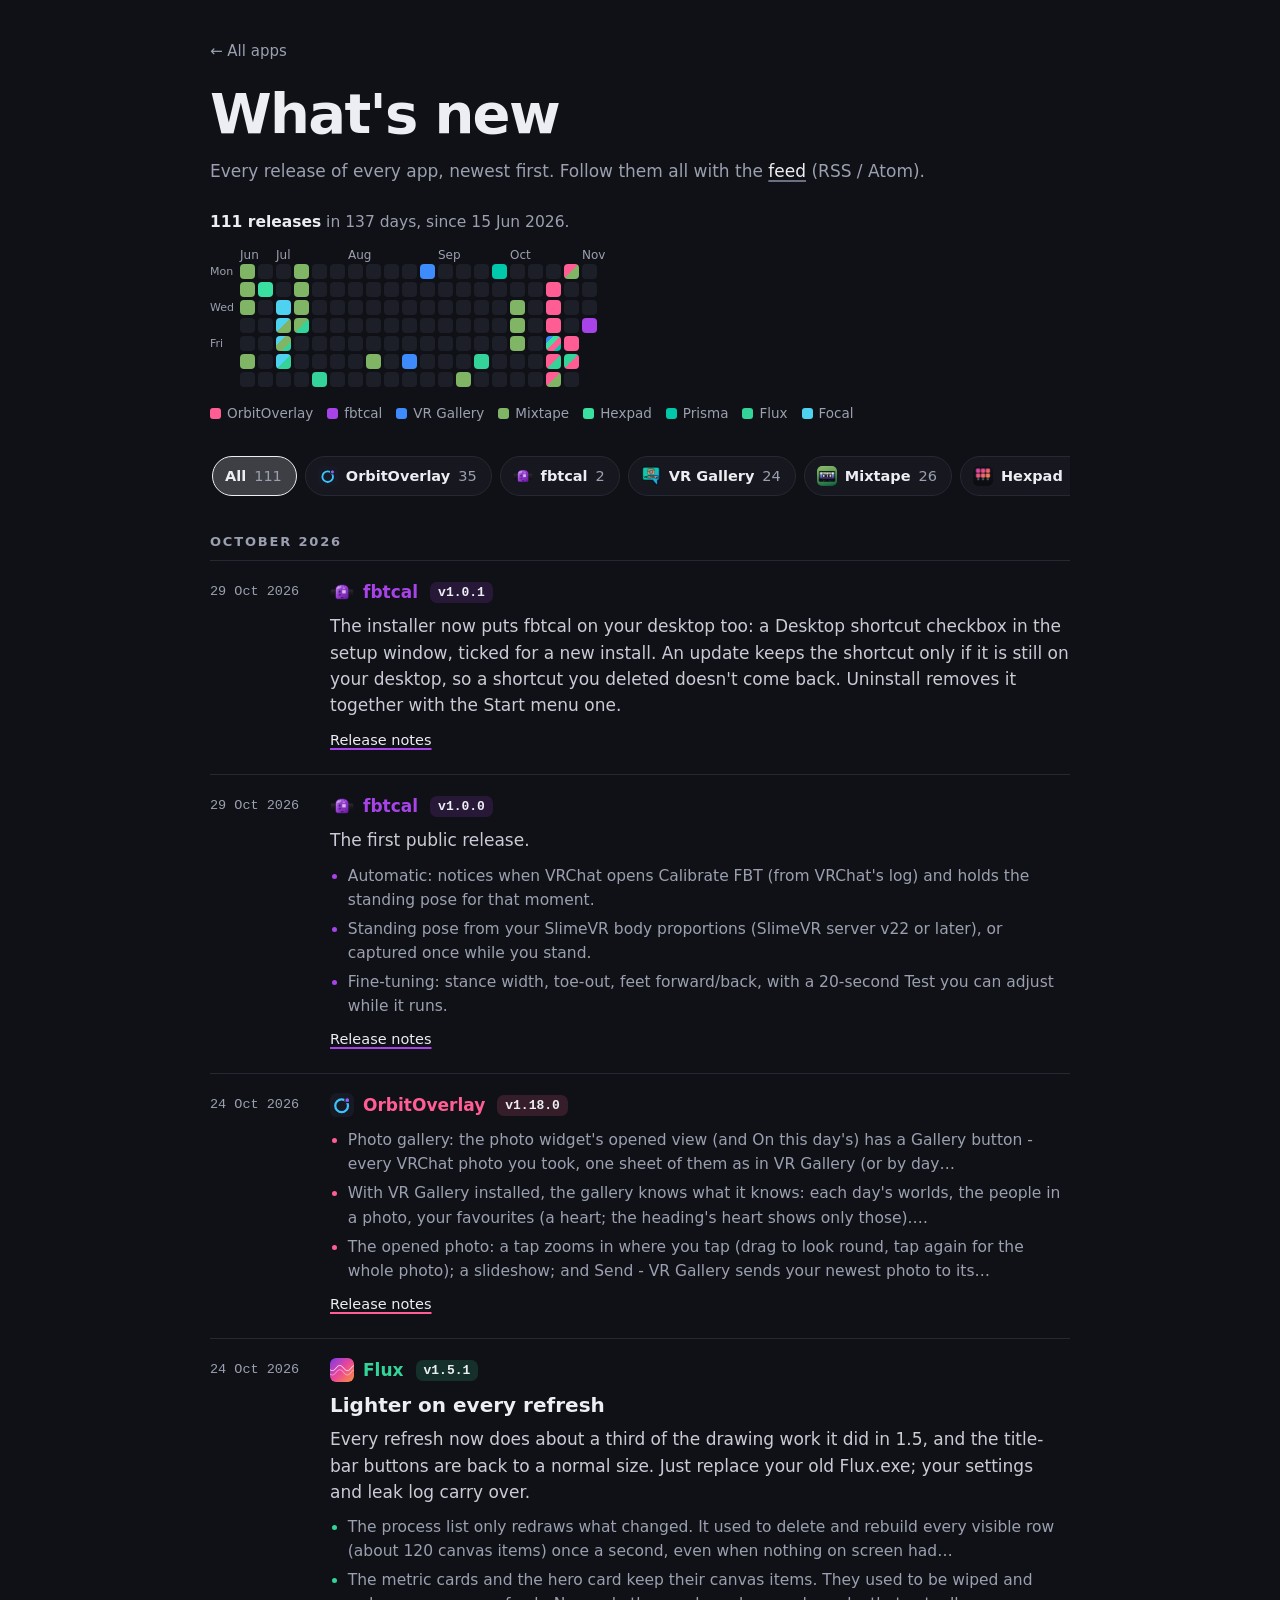
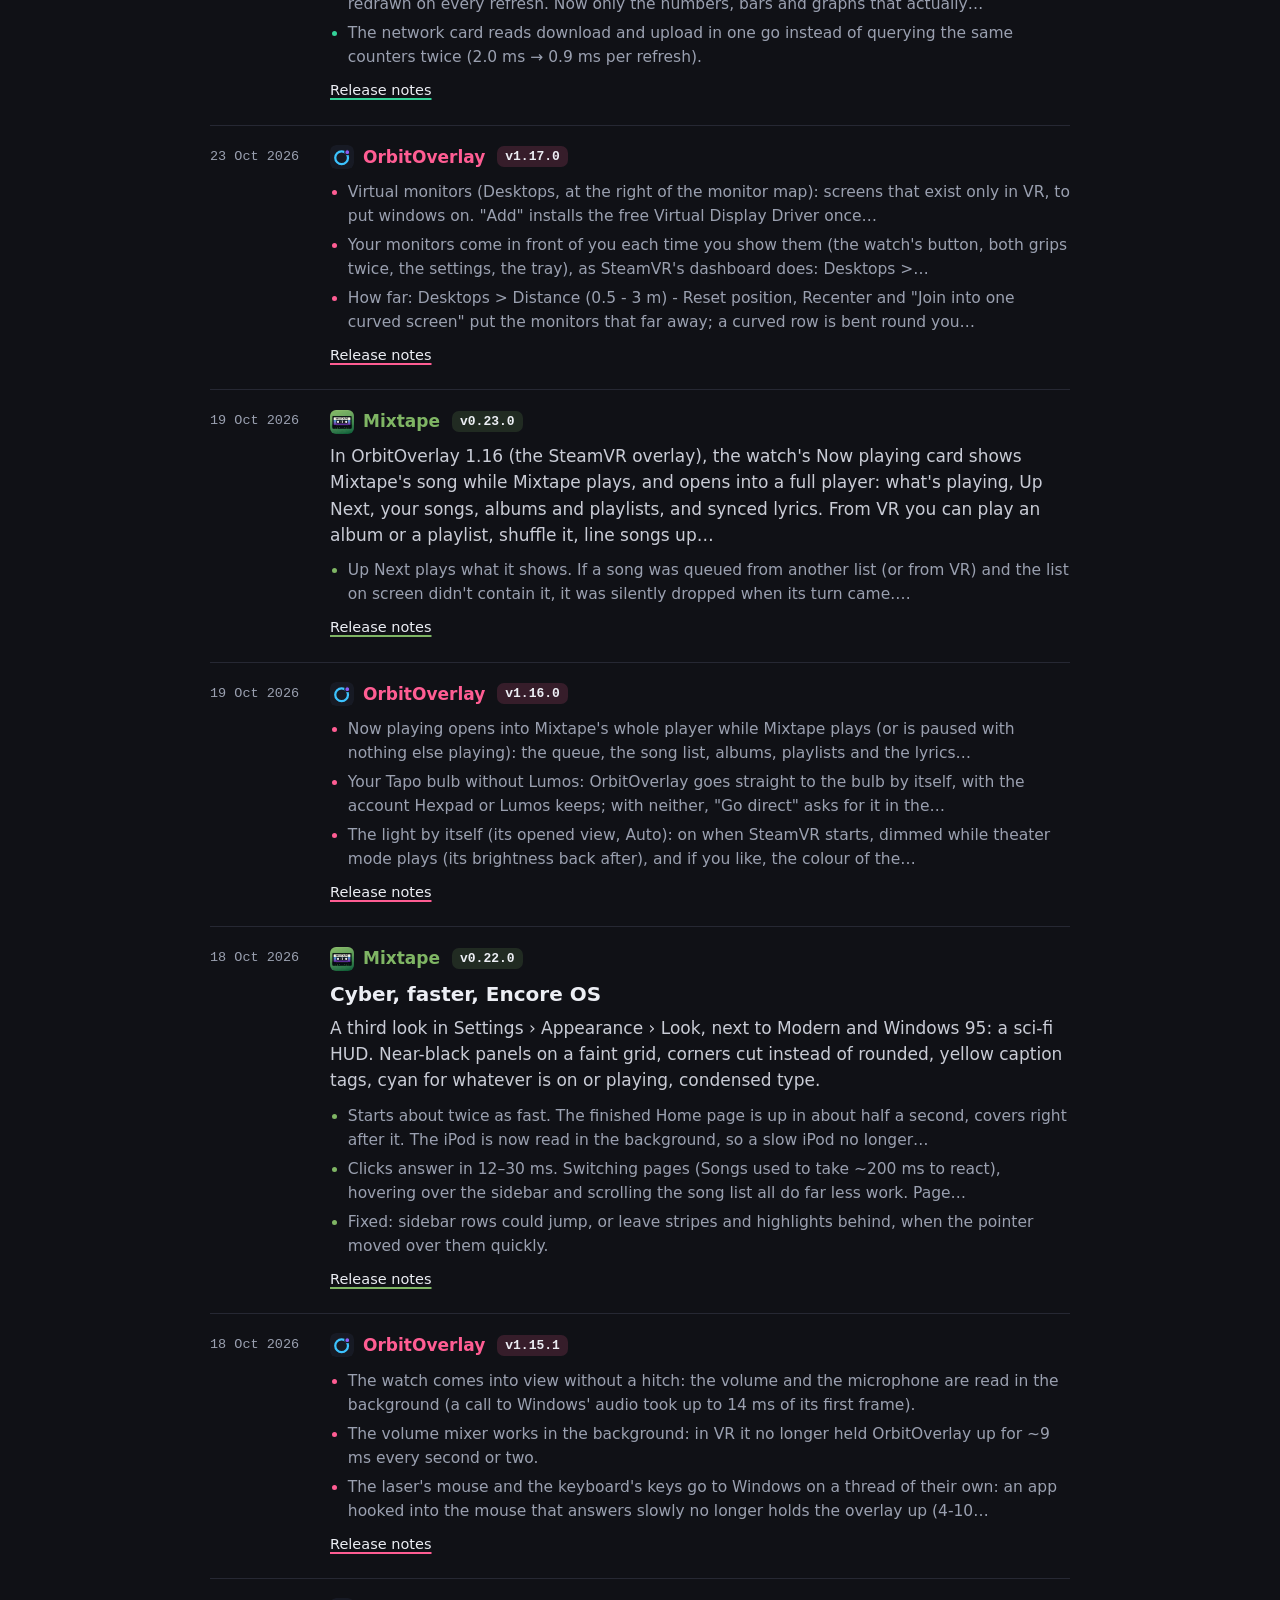
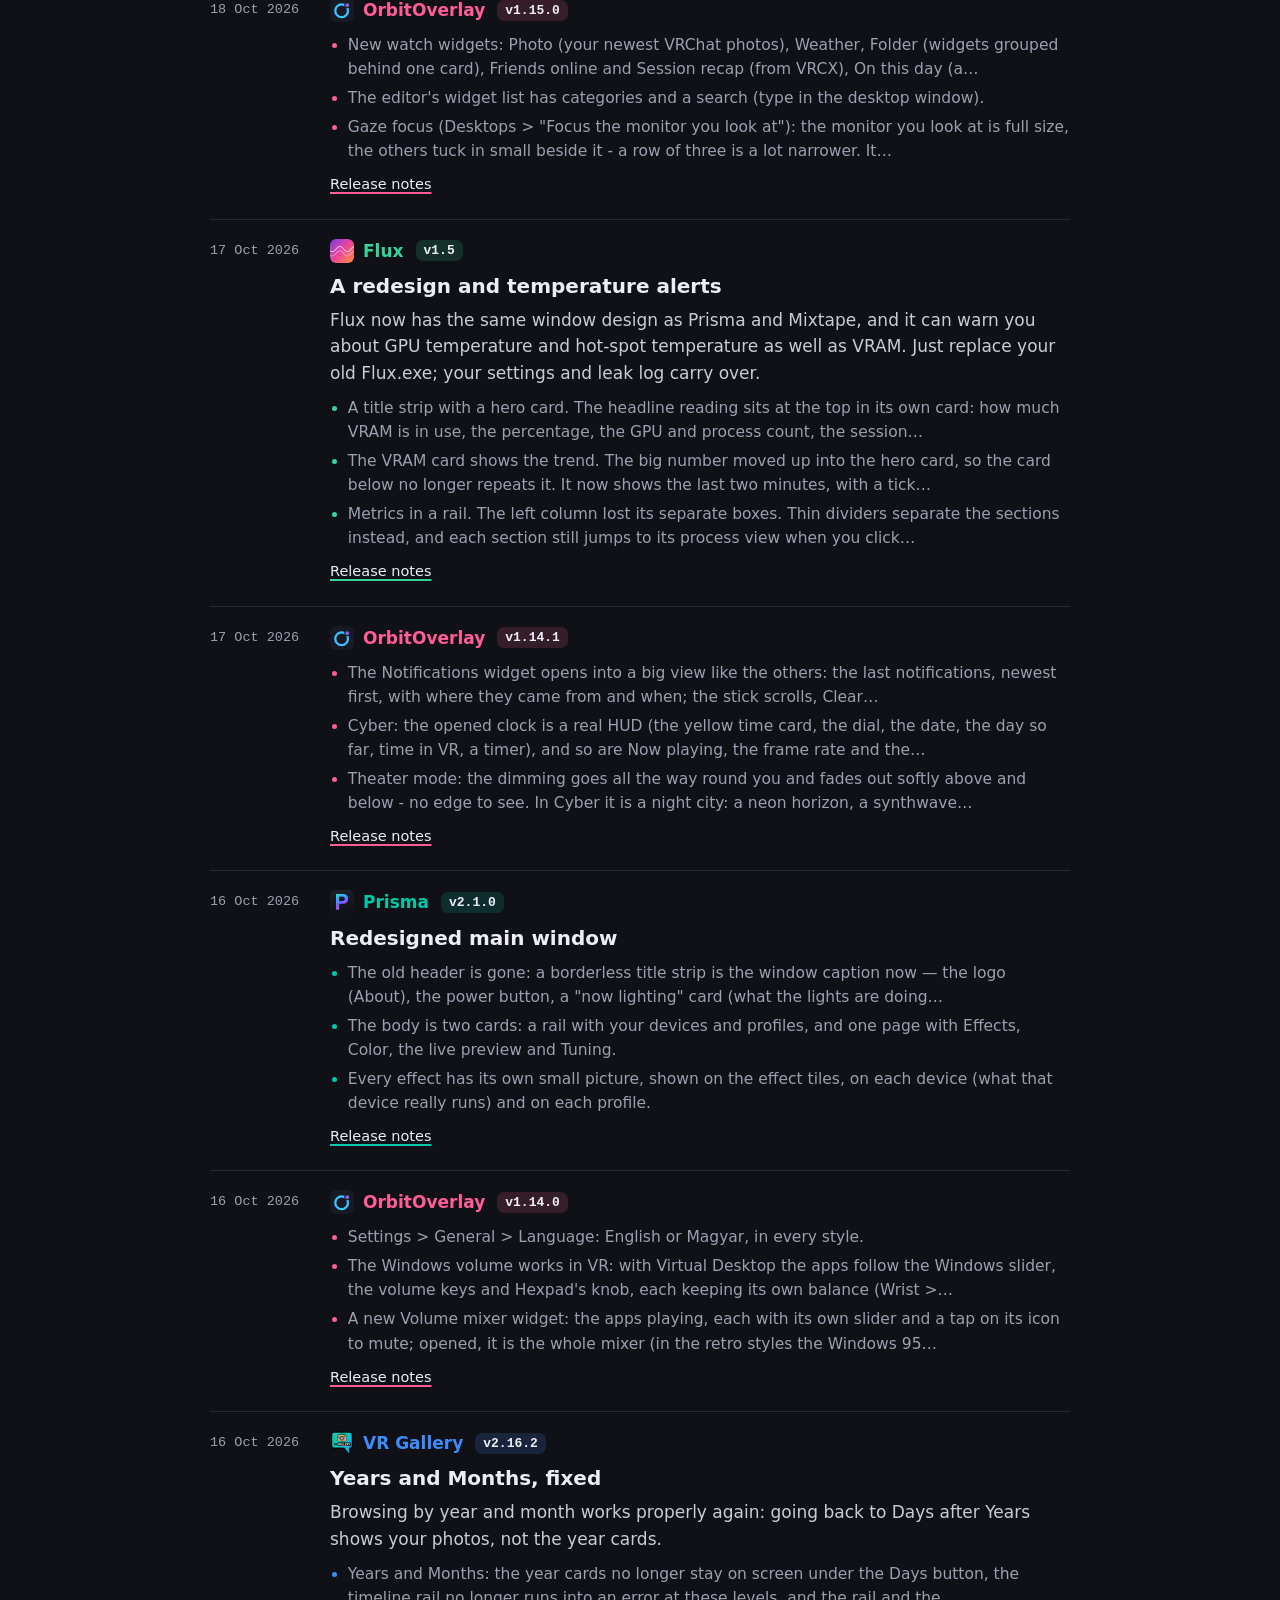
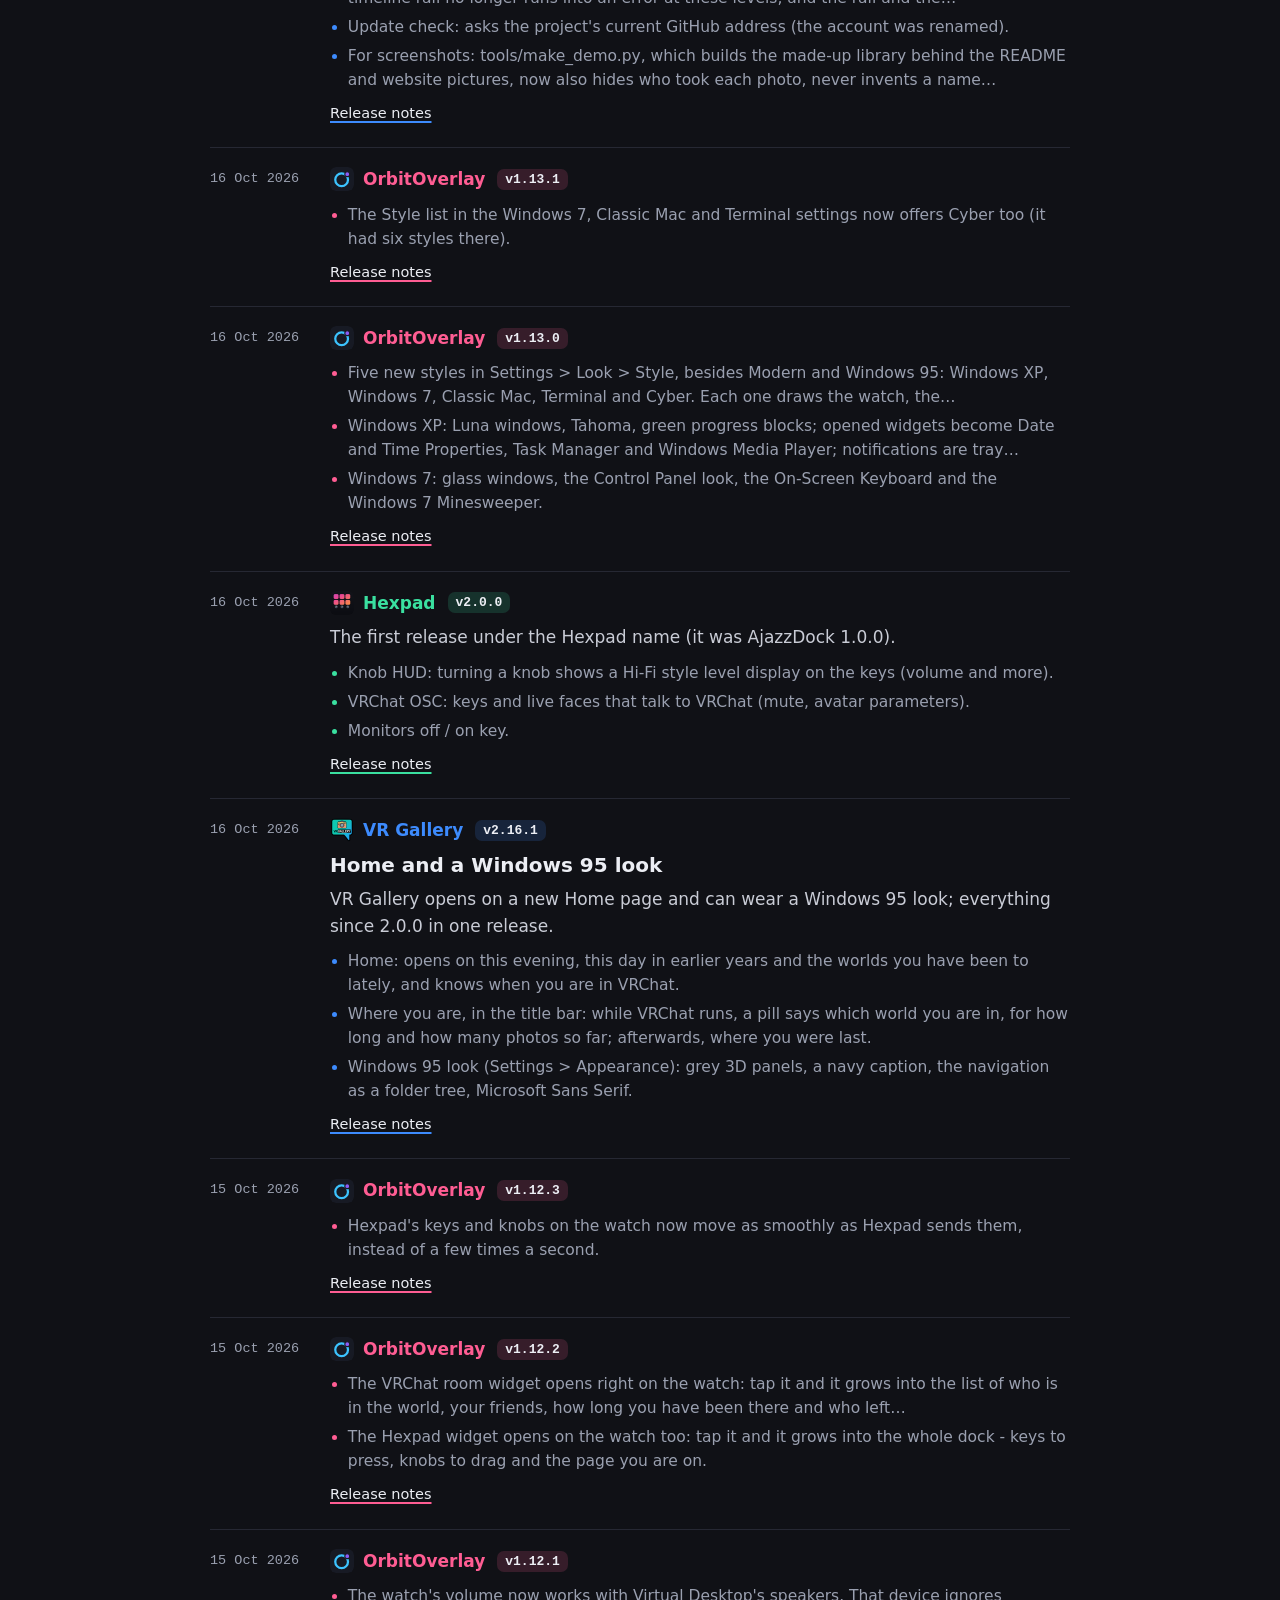
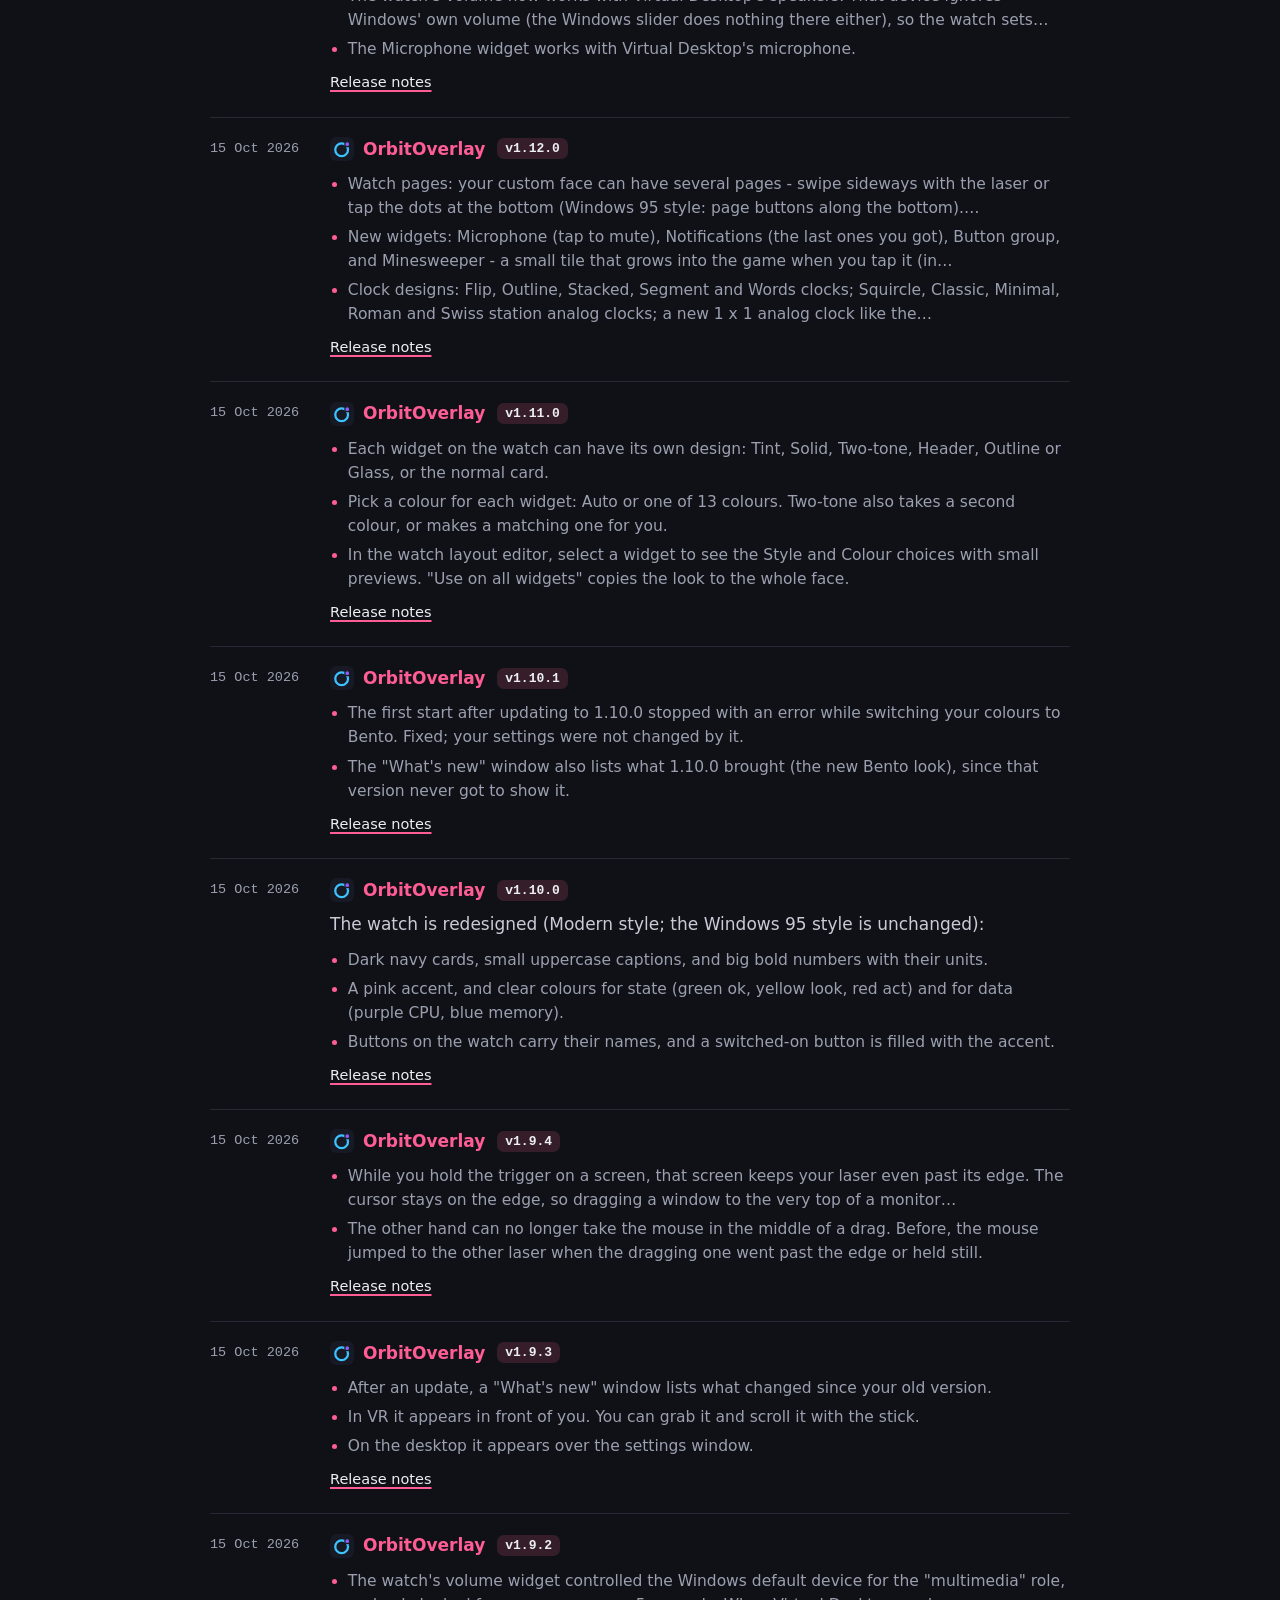
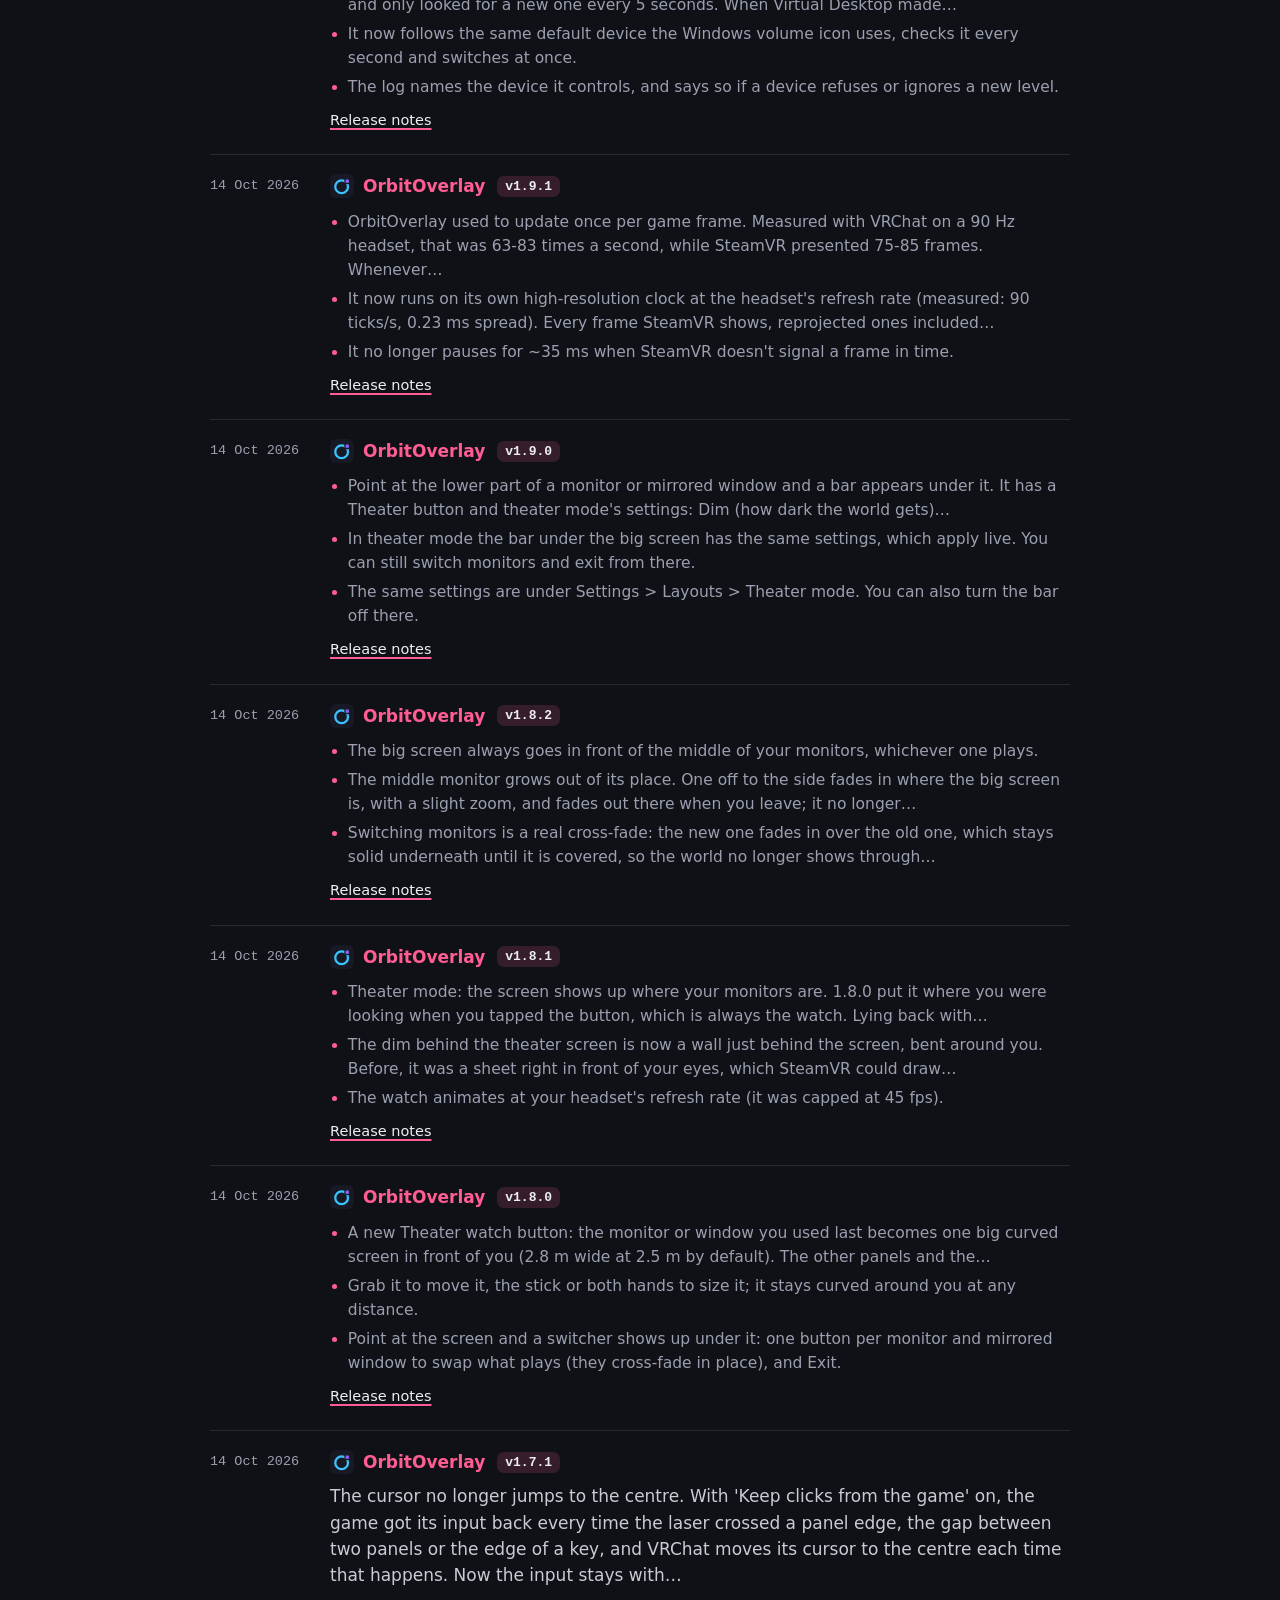
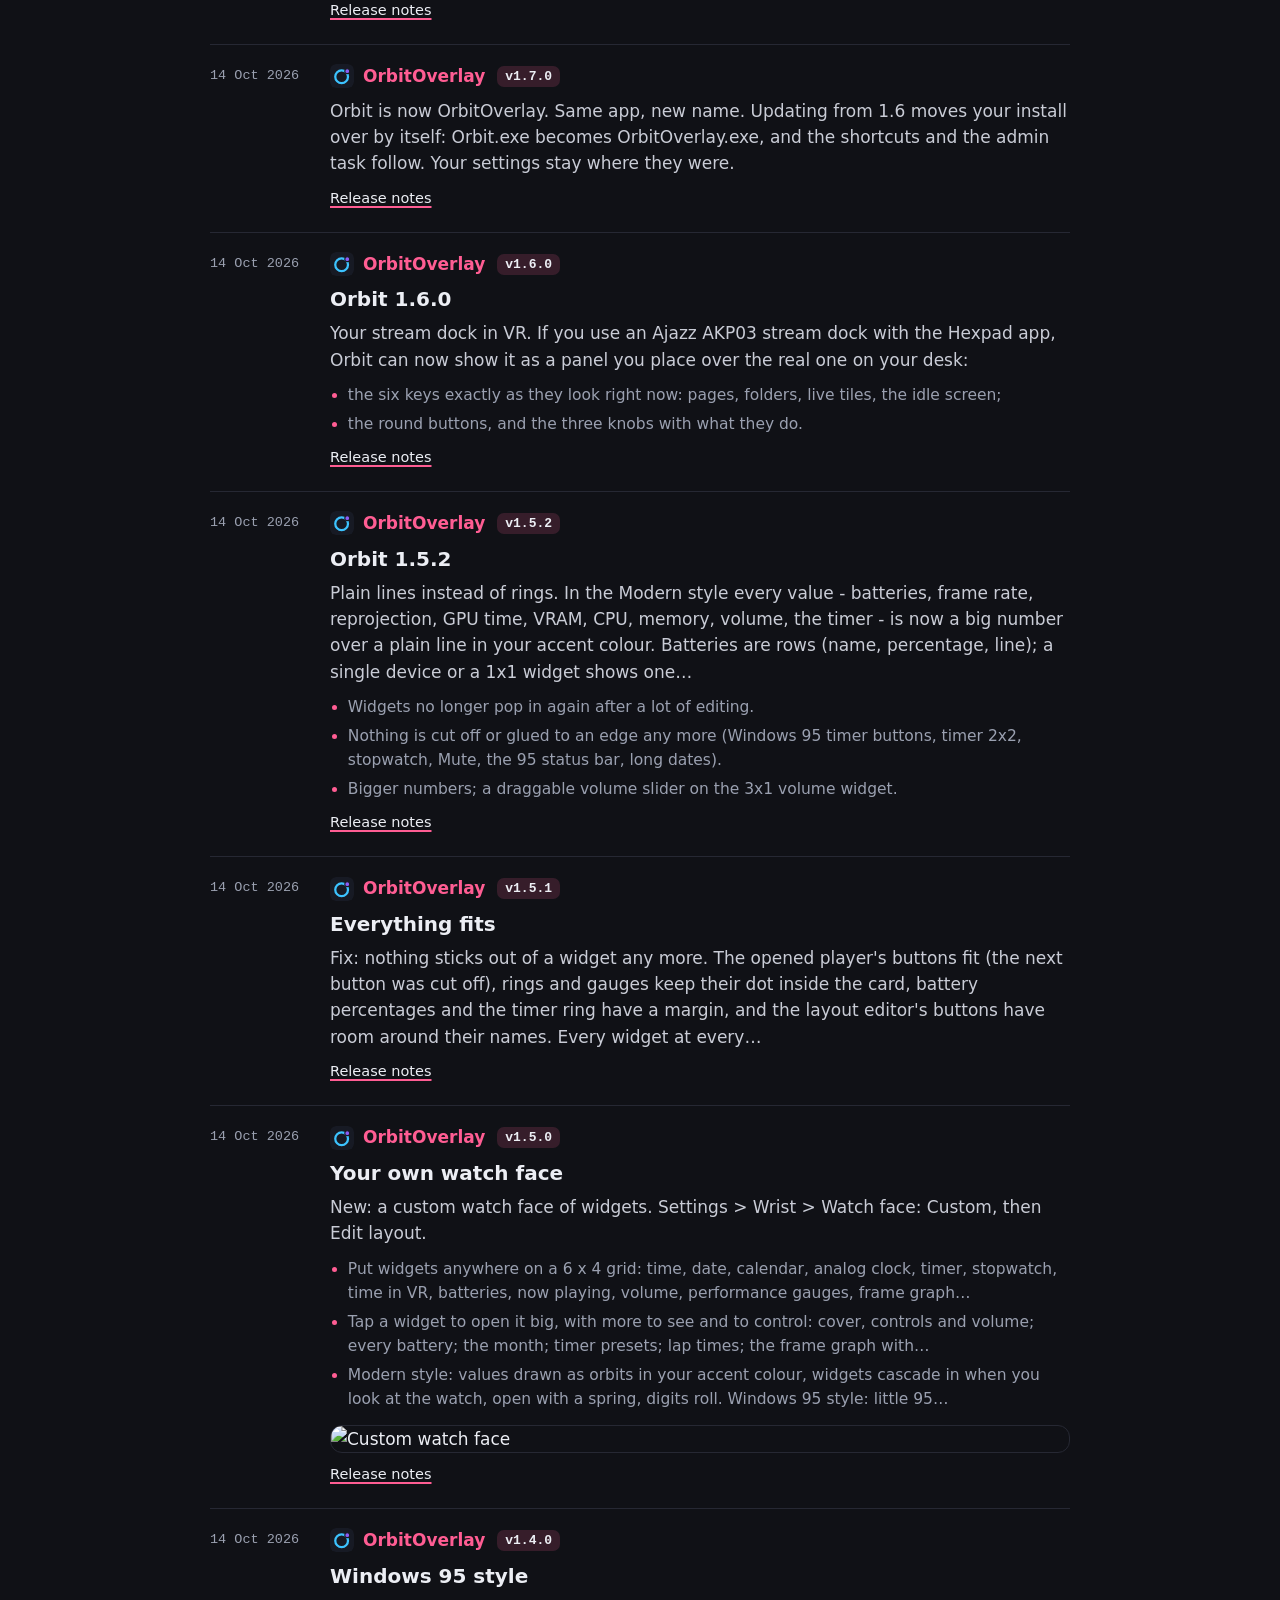
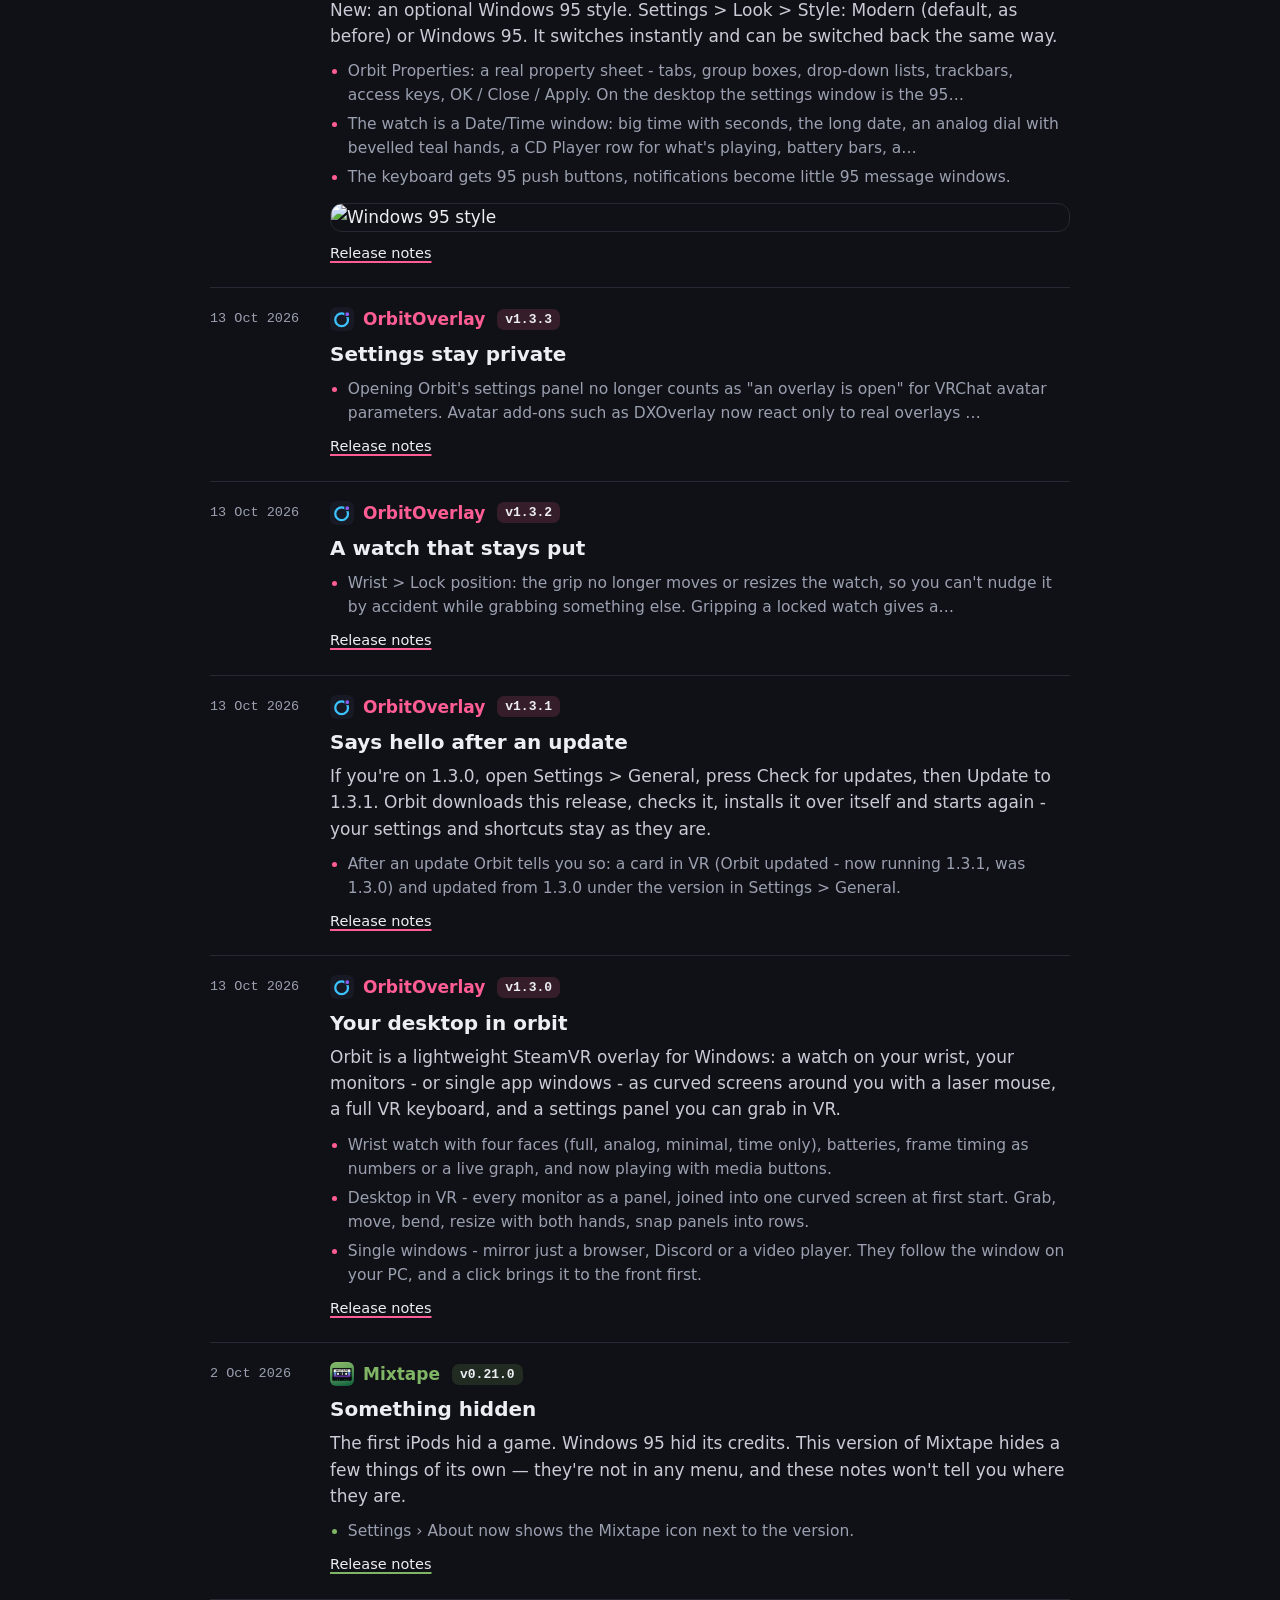
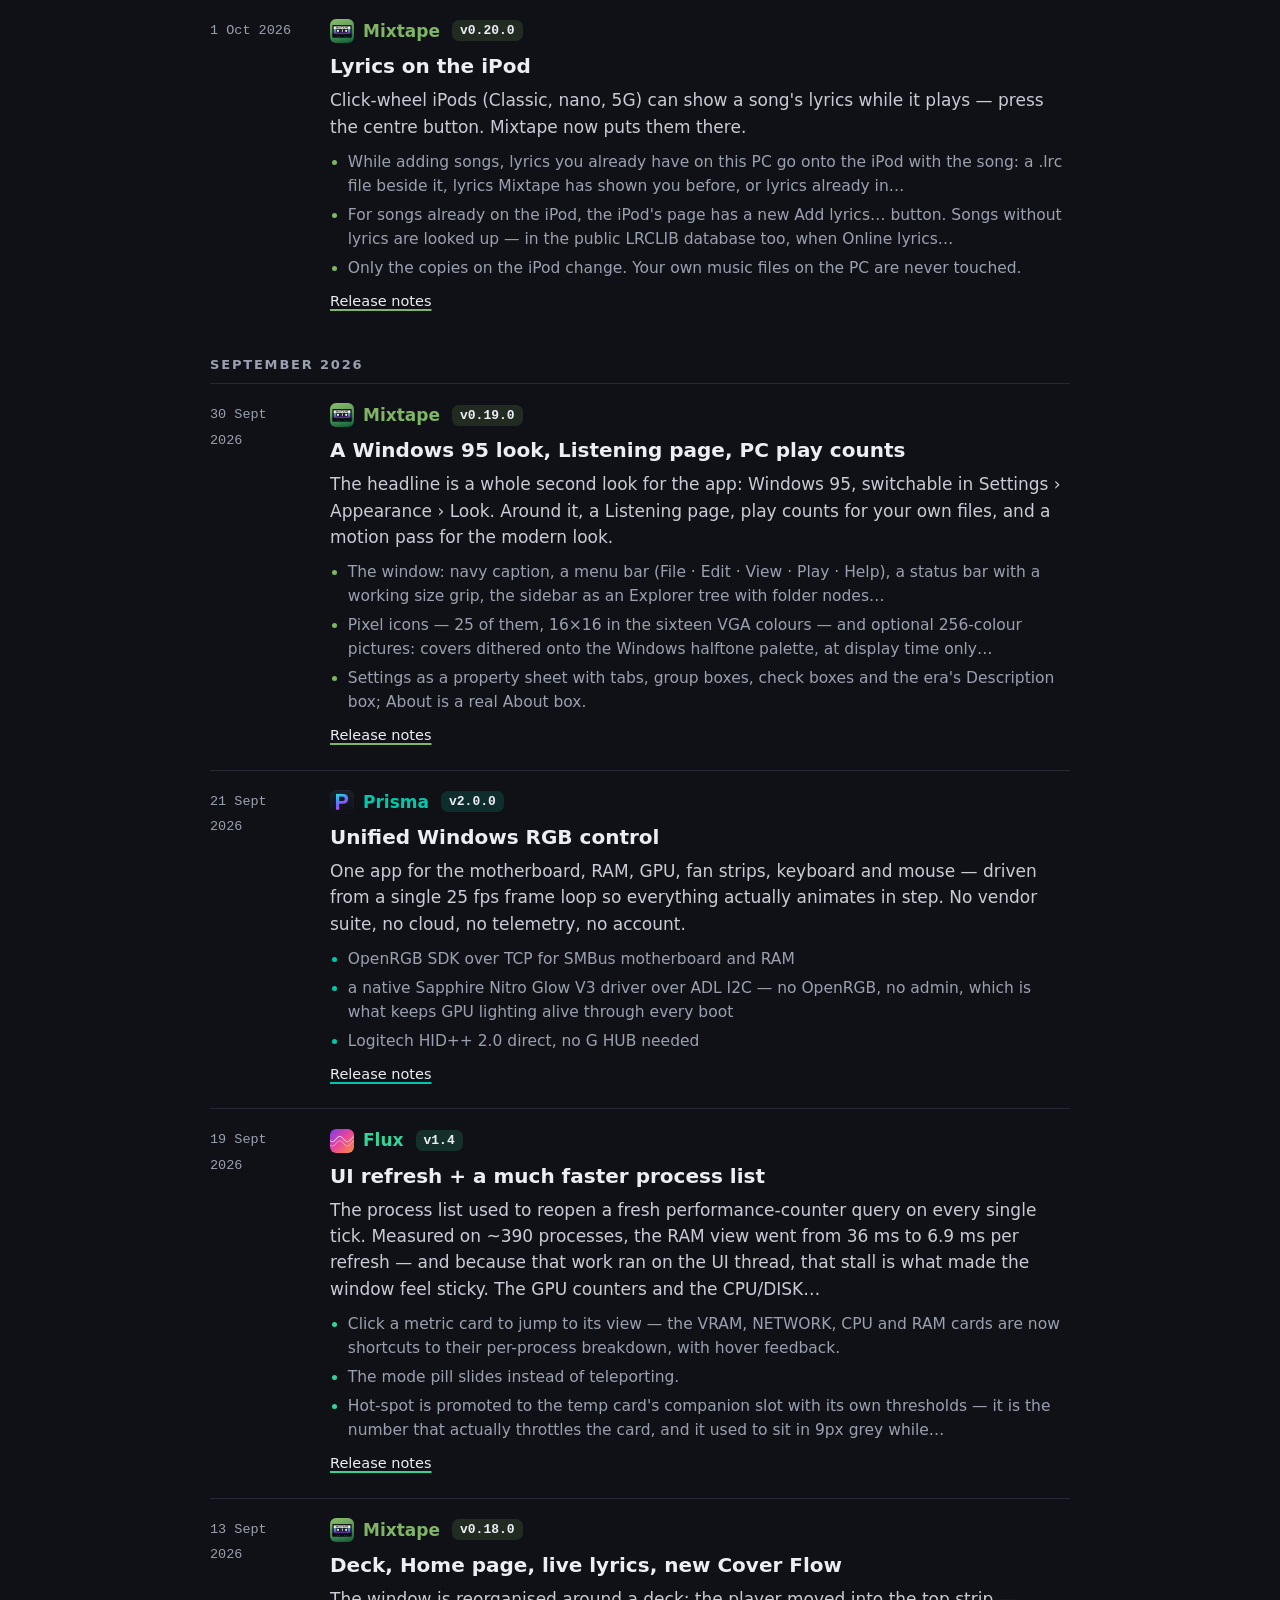
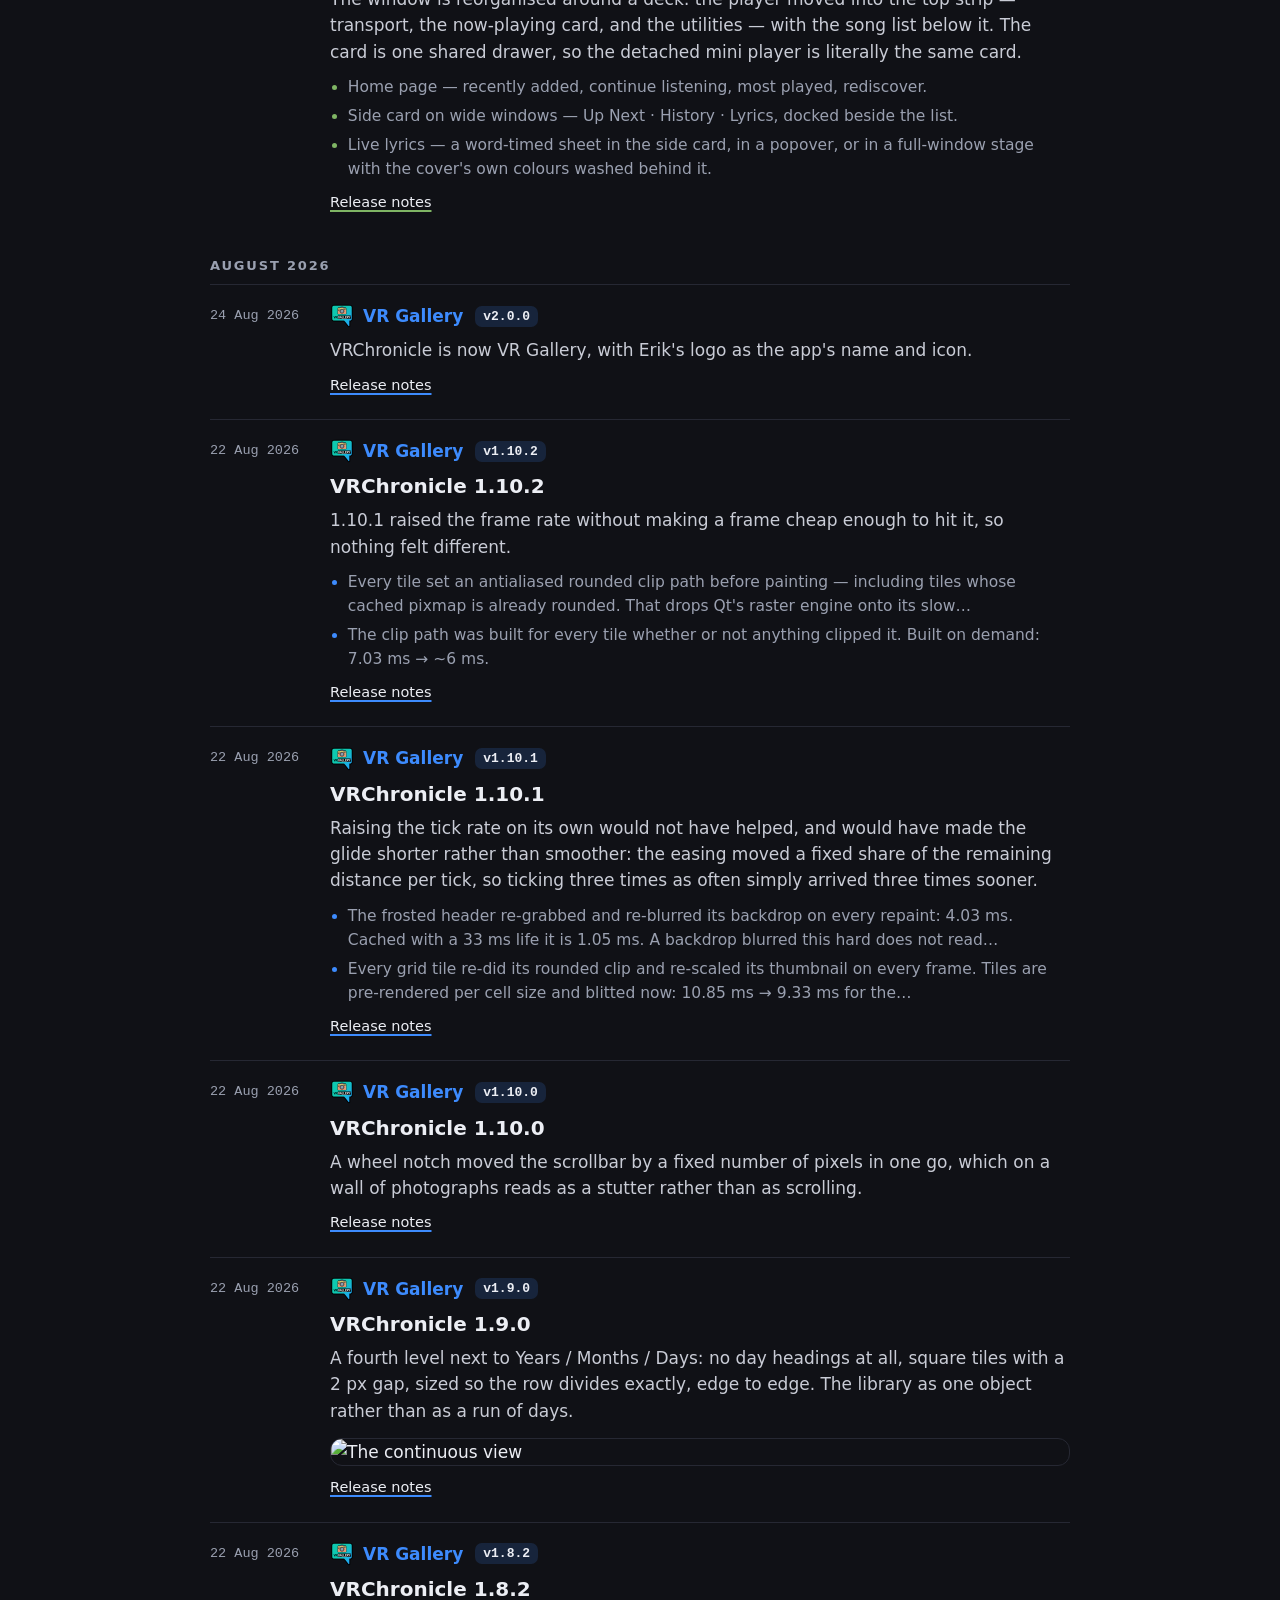
==== commit b937d48a: "What's new: the latest releases" ====
--- a/news.html
+++ b/news.html
@@ -91,11 +91,11 @@
 <nav class="crumb"><a href="./">← All apps</a></nav>
 <h1>What's new</h1>
 <p class="by">Every release of every app, newest first. Follow them all with the <a href="feed.xml">feed</a> (RSS / Atom).</p>
-<section class="cal" aria-label="Releases by day"><p class="cal-sum"><b>110 releases</b> in 137 days, since 15 Jun 2026.</p><div class="cal-scroll"><div class="cal-box" style="--weeks:20"><div class="cal-m" aria-hidden="true"><span style="--c:0">Jun</span><span style="--c:2">Jul</span><span style="--c:6">Aug</span><span style="--c:11">Sep</span><span style="--c:15">Oct</span><span style="--c:19">Nov</span></div><div class="cal-w" aria-hidden="true"><span>Mon</span><span></span><span>Wed</span><span></span><span>Fri</span><span></span><span></span></div><div class="cal-g"><a class="d on" href="#d-2026-06-15" style="background:#7fb564" title="15 Jun 2026: Mixtape v0.2, Mixtape v0.3, Mixtape v0.4, Mixtape v0.5, Mixtape v0.5.1, Mixtape v0.6, Mixtape v0.6.1, Mixtape linux-appimage-0.1" aria-label="15 Jun 2026: Mixtape v0.2, Mixtape v0.3, Mixtape v0.4, Mixtape v0.5, Mixtape v0.5.1, Mixtape v0.6, Mixtape v0.6.1, Mixtape linux-appimage-0.1"></a><a class="d on" href="#d-2026-06-16" style="background:#7fb564" title="16 Jun 2026: Mixtape v0.7.0, Mixtape v0.8.0, Mixtape v0.9.0" aria-label="16 Jun 2026: Mixtape v0.7.0, Mixtape v0.8.0, Mixtape v0.9.0"></a><a class="d on" href="#d-2026-06-17" style="background:#7fb564" title="17 Jun 2026: Mixtape v0.10.0" aria-label="17 Jun 2026: Mixtape v0.10.0"></a><span class="d"></span><span class="d"></span><a class="d on" href="#d-2026-06-20" style="background:#7fb564" title="20 Jun 2026: Mixtape v0.11.0" aria-label="20 Jun 2026: Mixtape v0.11.0"></a><span class="d"></span><span class="d"></span><a class="d on" href="#d-2026-06-23" style="background:#3ae0a0" title="23 Jun 2026: Hexpad v1.0.0" aria-label="23 Jun 2026: Hexpad v1.0.0"></a><span class="d"></span><span class="d"></span><span class="d"></span><span class="d"></span><span class="d"></span><span class="d"></span><span class="d"></span><a class="d on" href="#d-2026-07-01" style="background:#4fd2f0" title="1 Jul 2026: Focal v1.0, Focal v1.1" aria-label="1 Jul 2026: Focal v1.0, Focal v1.1"></a><a class="d on" href="#d-2026-07-02" style="background:linear-gradient(135deg,#4fd2f0 0% 50%,#7fb564 50% 100%)" title="2 Jul 2026: Focal v1.2, Focal v1.3, Mixtape v0.12.0, Focal v1.4" aria-label="2 Jul 2026: Focal v1.2, Focal v1.3, Mixtape v0.12.0, Focal v1.4"></a><a class="d on" href="#d-2026-07-03" style="background:linear-gradient(135deg,#4fd2f0 0% 33%,#7fb564 33% 67%,#34d399 67% 100%)" title="3 Jul 2026: Focal v1.5, Mixtape v0.12.1, Flux v1.0, Focal v1.6, Focal v1.7, Focal v1.8, Focal v1.9" aria-label="3 Jul 2026: Focal v1.5, Mixtape v0.12.1, Flux v1.0, Focal v1.6, Focal v1.7, Focal v1.8, Focal v1.9"></a><a class="d on" href="#d-2026-07-04" style="background:linear-gradient(135deg,#4fd2f0 0% 50%,#34d399 50% 100%)" title="4 Jul 2026: Focal v2.0, Flux v1.1, Focal v2.1, Flux v1.2" aria-label="4 Jul 2026: Focal v2.0, Flux v1.1, Focal v2.1, Flux v1.2"></a><span class="d"></span><a class="d on" href="#d-2026-07-06" style="background:#7fb564" title="6 Jul 2026: Mixtape v0.13.0" aria-label="6 Jul 2026: Mixtape v0.13.0"></a><a class="d on" href="#d-2026-07-07" style="background:#7fb564" title="7 Jul 2026: Mixtape v0.14.0" aria-label="7 Jul 2026: Mixtape v0.14.0"></a><a class="d on" href="#d-2026-07-08" style="background:#7fb564" title="8 Jul 2026: Mixtape v0.15.0" aria-label="8 Jul 2026: Mixtape v0.15.0"></a><a class="d on" href="#d-2026-07-09" style="background:linear-gradient(135deg,#7fb564 0% 50%,#34d399 50% 100%)" title="9 Jul 2026: Mixtape v0.16.0, Flux v1.2.1" aria-label="9 Jul 2026: Mixtape v0.16.0, Flux v1.2.1"></a><span class="d"></span><span class="d"></span><span class="d"></span><span class="d"></span><span class="d"></span><span class="d"></span><span class="d"></span><span class="d"></span><span class="d"></span><a class="d on" href="#d-2026-07-19" style="background:#34d399" title="19 Jul 2026: Flux v1.3" aria-label="19 Jul 2026: Flux v1.3"></a><span class="d"></span><span class="d"></span><span class="d"></span><span class="d"></span><span class="d"></span><span class="d"></span><span class="d"></span><span class="d"></span><span class="d"></span><span class="d"></span><span class="d"></span><span class="d"></span><span class="d"></span><span class="d"></span><span class="d"></span><span class="d"></span><span class="d"></span><span class="d"></span><span class="d"></span><a class="d on" href="#d-2026-08-08" style="background:#7fb564" title="8 Aug 2026: Mixtape v0.17.0" aria-label="8 Aug 2026: Mixtape v0.17.0"></a><span class="d"></span><span class="d"></span><span class="d"></span><span class="d"></span><span class="d"></span><span class="d"></span><span class="d"></span><span class="d"></span><span class="d"></span><span class="d"></span><span class="d"></span><span class="d"></span><span class="d"></span><a class="d on" href="#d-2026-08-22" style="background:#3d8bfd" title="22 Aug 2026: VR Gallery v1.1.0, VR Gallery v1.2.0, VR Gallery v1.2.1, VR Gallery v1.2.2, VR Gallery v1.2.3, VR Gallery v1.3.0, VR Gallery v1.3.1, VR Gallery v1.4.0, VR Gallery v1.4.1, VR Gallery v1.5.0, VR Gallery v1.6.0, VR Gallery v1.6.1, VR Gallery v1.7.0, VR Gallery v1.7.1, VR Gallery v1.8.0, VR Gallery v1.8.1, VR Gallery v1.8.2, VR Gallery v1.9.0, VR Gallery v1.10.0, VR Gallery v1.10.1, VR Gallery v1.10.2" aria-label="22 Aug 2026: VR Gallery v1.1.0, VR Gallery v1.2.0, VR Gallery v1.2.1, VR Gallery v1.2.2, VR Gallery v1.2.3, VR Gallery v1.3.0, VR Gallery v1.3.1, VR Gallery v1.4.0, VR Gallery v1.4.1, VR Gallery v1.5.0, VR Gallery v1.6.0, VR Gallery v1.6.1, VR Gallery v1.7.0, VR Gallery v1.7.1, VR Gallery v1.8.0, VR Gallery v1.8.1, VR Gallery v1.8.2, VR Gallery v1.9.0, VR Gallery v1.10.0, VR Gallery v1.10.1, VR Gallery v1.10.2"></a><span class="d"></span><a class="d on" href="#d-2026-08-24" style="background:#3d8bfd" title="24 Aug 2026: VR Gallery v2.0.0" aria-label="24 Aug 2026: VR Gallery v2.0.0"></a><span class="d"></span><span class="d"></span><span class="d"></span><span class="d"></span><span class="d"></span><span class="d"></span><span class="d"></span><span class="d"></span><span class="d"></span><span class="d"></span><span class="d"></span><span class="d"></span><span class="d"></span><span class="d"></span><span class="d"></span><span class="d"></span><span class="d"></span><span class="d"></span><span class="d"></span><a class="d on" href="#d-2026-09-13" style="background:#7fb564" title="13 Sept 2026: Mixtape v0.18.0" aria-label="13 Sept 2026: Mixtape v0.18.0"></a><span class="d"></span><span class="d"></span><span class="d"></span><span class="d"></span><span class="d"></span><a class="d on" href="#d-2026-09-19" style="background:#34d399" title="19 Sept 2026: Flux v1.4" aria-label="19 Sept 2026: Flux v1.4"></a><span class="d"></span><a class="d on" href="#d-2026-09-21" style="background:#00c8aa" title="21 Sept 2026: Prisma v2.0.0" aria-label="21 Sept 2026: Prisma v2.0.0"></a><span class="d"></span><span class="d"></span><span class="d"></span><span class="d"></span><span class="d"></span><span class="d"></span><span class="d"></span><span class="d"></span><a class="d on" href="#d-2026-09-30" style="background:#7fb564" title="30 Sept 2026: Mixtape v0.19.0" aria-label="30 Sept 2026: Mixtape v0.19.0"></a><a class="d on" href="#d-2026-10-01" style="background:#7fb564" title="1 Oct 2026: Mixtape v0.20.0" aria-label="1 Oct 2026: Mixtape v0.20.0"></a><a class="d on" href="#d-2026-10-02" style="background:#7fb564" title="2 Oct 2026: Mixtape v0.21.0" aria-label="2 Oct 2026: Mixtape v0.21.0"></a><span class="d"></span><span class="d"></span><span class="d"></span><span class="d"></span><span class="d"></span><span class="d"></span><span class="d"></span><span class="d"></span><span class="d"></span><span class="d"></span><a class="d on" href="#d-2026-10-13" style="background:#ff5d93" title="13 Oct 2026: OrbitOverlay v1.3.0, OrbitOverlay v1.3.1, OrbitOverlay v1.3.2, OrbitOverlay v1.3.3" aria-label="13 Oct 2026: OrbitOverlay v1.3.0, OrbitOverlay v1.3.1, OrbitOverlay v1.3.2, OrbitOverlay v1.3.3"></a><a class="d on" href="#d-2026-10-14" style="background:#ff5d93" title="14 Oct 2026: OrbitOverlay v1.4.0, OrbitOverlay v1.5.0, OrbitOverlay v1.5.1, OrbitOverlay v1.5.2, OrbitOverlay v1.6.0, OrbitOverlay v1.7.0, OrbitOverlay v1.7.1, OrbitOverlay v1.8.0, OrbitOverlay v1.8.1, OrbitOverlay v1.8.2, OrbitOverlay v1.9.0, OrbitOverlay v1.9.1" aria-label="14 Oct 2026: OrbitOverlay v1.4.0, OrbitOverlay v1.5.0, OrbitOverlay v1.5.1, OrbitOverlay v1.5.2, OrbitOverlay v1.6.0, OrbitOverlay v1.7.0, OrbitOverlay v1.7.1, OrbitOverlay v1.8.0, OrbitOverlay v1.8.1, OrbitOverlay v1.8.2, OrbitOverlay v1.9.0, OrbitOverlay v1.9.1"></a><a class="d on" href="#d-2026-10-15" style="background:#ff5d93" title="15 Oct 2026: OrbitOverlay v1.9.2, OrbitOverlay v1.9.3, OrbitOverlay v1.9.4, OrbitOverlay v1.10.0, OrbitOverlay v1.10.1, OrbitOverlay v1.11.0, OrbitOverlay v1.12.0, OrbitOverlay v1.12.1, OrbitOverlay v1.12.2, OrbitOverlay v1.12.3" aria-label="15 Oct 2026: OrbitOverlay v1.9.2, OrbitOverlay v1.9.3, OrbitOverlay v1.9.4, OrbitOverlay v1.10.0, OrbitOverlay v1.10.1, OrbitOverlay v1.11.0, OrbitOverlay v1.12.0, OrbitOverlay v1.12.1, OrbitOverlay v1.12.2, OrbitOverlay v1.12.3"></a><a class="d on" href="#d-2026-10-16" style="background:linear-gradient(135deg,#3d8bfd 0% 25%,#3ae0a0 25% 50%,#ff5d93 50% 75%,#00c8aa 75% 100%)" title="16 Oct 2026: VR Gallery v2.16.1, Hexpad v2.0.0, OrbitOverlay v1.13.0, OrbitOverlay v1.13.1, VR Gallery v2.16.2, OrbitOverlay v1.14.0, Prisma v2.1.0" aria-label="16 Oct 2026: VR Gallery v2.16.1, Hexpad v2.0.0, OrbitOverlay v1.13.0, OrbitOverlay v1.13.1, VR Gallery v2.16.2, OrbitOverlay v1.14.0, Prisma v2.1.0"></a><a class="d on" href="#d-2026-10-17" style="background:linear-gradient(135deg,#ff5d93 0% 50%,#34d399 50% 100%)" title="17 Oct 2026: OrbitOverlay v1.14.1, Flux v1.5" aria-label="17 Oct 2026: OrbitOverlay v1.14.1, Flux v1.5"></a><a class="d on" href="#d-2026-10-18" style="background:linear-gradient(135deg,#ff5d93 0% 50%,#7fb564 50% 100%)" title="18 Oct 2026: OrbitOverlay v1.15.0, OrbitOverlay v1.15.1, Mixtape v0.22.0" aria-label="18 Oct 2026: OrbitOverlay v1.15.0, OrbitOverlay v1.15.1, Mixtape v0.22.0"></a><a class="d on" href="#d-2026-10-19" style="background:linear-gradient(135deg,#ff5d93 0% 50%,#7fb564 50% 100%)" title="19 Oct 2026: OrbitOverlay v1.16.0, Mixtape v0.23.0" aria-label="19 Oct 2026: OrbitOverlay v1.16.0, Mixtape v0.23.0"></a><span class="d"></span><span class="d"></span><span class="d"></span><a class="d on" href="#d-2026-10-23" style="background:#ff5d93" title="23 Oct 2026: OrbitOverlay v1.17.0" aria-label="23 Oct 2026: OrbitOverlay v1.17.0"></a><a class="d on" href="#d-2026-10-24" style="background:linear-gradient(135deg,#34d399 0% 50%,#ff5d93 50% 100%)" title="24 Oct 2026: Flux v1.5.1, OrbitOverlay v1.18.0" aria-label="24 Oct 2026: Flux v1.5.1, OrbitOverlay v1.18.0"></a><span class="d"></span><span class="d"></span><span class="d"></span><span class="d"></span><a class="d on" href="#d-2026-10-29" style="background:#a743e8" title="29 Oct 2026: fbtcal v1.0.0" aria-label="29 Oct 2026: fbtcal v1.0.0"></a><span class="d out"></span><span class="d out"></span><span class="d out"></span></div></div></div><p class="cal-key"><span style="--acc:#ff5d93"><i></i>OrbitOverlay</span><span style="--acc:#a743e8"><i></i>fbtcal</span><span style="--acc:#3d8bfd"><i></i>VR Gallery</span><span style="--acc:#7fb564"><i></i>Mixtape</span><span style="--acc:#3ae0a0"><i></i>Hexpad</span><span style="--acc:#00c8aa"><i></i>Prisma</span><span style="--acc:#34d399"><i></i>Flux</span><span style="--acc:#4fd2f0"><i></i>Focal</span></p></section>
+<section class="cal" aria-label="Releases by day"><p class="cal-sum"><b>111 releases</b> in 137 days, since 15 Jun 2026.</p><div class="cal-scroll"><div class="cal-box" style="--weeks:20"><div class="cal-m" aria-hidden="true"><span style="--c:0">Jun</span><span style="--c:2">Jul</span><span style="--c:6">Aug</span><span style="--c:11">Sep</span><span style="--c:15">Oct</span><span style="--c:19">Nov</span></div><div class="cal-w" aria-hidden="true"><span>Mon</span><span></span><span>Wed</span><span></span><span>Fri</span><span></span><span></span></div><div class="cal-g"><a class="d on" href="#d-2026-06-15" style="background:#7fb564" title="15 Jun 2026: Mixtape v0.2, Mixtape v0.3, Mixtape v0.4, Mixtape v0.5, Mixtape v0.5.1, Mixtape v0.6, Mixtape v0.6.1, Mixtape linux-appimage-0.1" aria-label="15 Jun 2026: Mixtape v0.2, Mixtape v0.3, Mixtape v0.4, Mixtape v0.5, Mixtape v0.5.1, Mixtape v0.6, Mixtape v0.6.1, Mixtape linux-appimage-0.1"></a><a class="d on" href="#d-2026-06-16" style="background:#7fb564" title="16 Jun 2026: Mixtape v0.7.0, Mixtape v0.8.0, Mixtape v0.9.0" aria-label="16 Jun 2026: Mixtape v0.7.0, Mixtape v0.8.0, Mixtape v0.9.0"></a><a class="d on" href="#d-2026-06-17" style="background:#7fb564" title="17 Jun 2026: Mixtape v0.10.0" aria-label="17 Jun 2026: Mixtape v0.10.0"></a><span class="d"></span><span class="d"></span><a class="d on" href="#d-2026-06-20" style="background:#7fb564" title="20 Jun 2026: Mixtape v0.11.0" aria-label="20 Jun 2026: Mixtape v0.11.0"></a><span class="d"></span><span class="d"></span><a class="d on" href="#d-2026-06-23" style="background:#3ae0a0" title="23 Jun 2026: Hexpad v1.0.0" aria-label="23 Jun 2026: Hexpad v1.0.0"></a><span class="d"></span><span class="d"></span><span class="d"></span><span class="d"></span><span class="d"></span><span class="d"></span><span class="d"></span><a class="d on" href="#d-2026-07-01" style="background:#4fd2f0" title="1 Jul 2026: Focal v1.0, Focal v1.1" aria-label="1 Jul 2026: Focal v1.0, Focal v1.1"></a><a class="d on" href="#d-2026-07-02" style="background:linear-gradient(135deg,#4fd2f0 0% 50%,#7fb564 50% 100%)" title="2 Jul 2026: Focal v1.2, Focal v1.3, Mixtape v0.12.0, Focal v1.4" aria-label="2 Jul 2026: Focal v1.2, Focal v1.3, Mixtape v0.12.0, Focal v1.4"></a><a class="d on" href="#d-2026-07-03" style="background:linear-gradient(135deg,#4fd2f0 0% 33%,#7fb564 33% 67%,#34d399 67% 100%)" title="3 Jul 2026: Focal v1.5, Mixtape v0.12.1, Flux v1.0, Focal v1.6, Focal v1.7, Focal v1.8, Focal v1.9" aria-label="3 Jul 2026: Focal v1.5, Mixtape v0.12.1, Flux v1.0, Focal v1.6, Focal v1.7, Focal v1.8, Focal v1.9"></a><a class="d on" href="#d-2026-07-04" style="background:linear-gradient(135deg,#4fd2f0 0% 50%,#34d399 50% 100%)" title="4 Jul 2026: Focal v2.0, Flux v1.1, Focal v2.1, Flux v1.2" aria-label="4 Jul 2026: Focal v2.0, Flux v1.1, Focal v2.1, Flux v1.2"></a><span class="d"></span><a class="d on" href="#d-2026-07-06" style="background:#7fb564" title="6 Jul 2026: Mixtape v0.13.0" aria-label="6 Jul 2026: Mixtape v0.13.0"></a><a class="d on" href="#d-2026-07-07" style="background:#7fb564" title="7 Jul 2026: Mixtape v0.14.0" aria-label="7 Jul 2026: Mixtape v0.14.0"></a><a class="d on" href="#d-2026-07-08" style="background:#7fb564" title="8 Jul 2026: Mixtape v0.15.0" aria-label="8 Jul 2026: Mixtape v0.15.0"></a><a class="d on" href="#d-2026-07-09" style="background:linear-gradient(135deg,#7fb564 0% 50%,#34d399 50% 100%)" title="9 Jul 2026: Mixtape v0.16.0, Flux v1.2.1" aria-label="9 Jul 2026: Mixtape v0.16.0, Flux v1.2.1"></a><span class="d"></span><span class="d"></span><span class="d"></span><span class="d"></span><span class="d"></span><span class="d"></span><span class="d"></span><span class="d"></span><span class="d"></span><a class="d on" href="#d-2026-07-19" style="background:#34d399" title="19 Jul 2026: Flux v1.3" aria-label="19 Jul 2026: Flux v1.3"></a><span class="d"></span><span class="d"></span><span class="d"></span><span class="d"></span><span class="d"></span><span class="d"></span><span class="d"></span><span class="d"></span><span class="d"></span><span class="d"></span><span class="d"></span><span class="d"></span><span class="d"></span><span class="d"></span><span class="d"></span><span class="d"></span><span class="d"></span><span class="d"></span><span class="d"></span><a class="d on" href="#d-2026-08-08" style="background:#7fb564" title="8 Aug 2026: Mixtape v0.17.0" aria-label="8 Aug 2026: Mixtape v0.17.0"></a><span class="d"></span><span class="d"></span><span class="d"></span><span class="d"></span><span class="d"></span><span class="d"></span><span class="d"></span><span class="d"></span><span class="d"></span><span class="d"></span><span class="d"></span><span class="d"></span><span class="d"></span><a class="d on" href="#d-2026-08-22" style="background:#3d8bfd" title="22 Aug 2026: VR Gallery v1.1.0, VR Gallery v1.2.0, VR Gallery v1.2.1, VR Gallery v1.2.2, VR Gallery v1.2.3, VR Gallery v1.3.0, VR Gallery v1.3.1, VR Gallery v1.4.0, VR Gallery v1.4.1, VR Gallery v1.5.0, VR Gallery v1.6.0, VR Gallery v1.6.1, VR Gallery v1.7.0, VR Gallery v1.7.1, VR Gallery v1.8.0, VR Gallery v1.8.1, VR Gallery v1.8.2, VR Gallery v1.9.0, VR Gallery v1.10.0, VR Gallery v1.10.1, VR Gallery v1.10.2" aria-label="22 Aug 2026: VR Gallery v1.1.0, VR Gallery v1.2.0, VR Gallery v1.2.1, VR Gallery v1.2.2, VR Gallery v1.2.3, VR Gallery v1.3.0, VR Gallery v1.3.1, VR Gallery v1.4.0, VR Gallery v1.4.1, VR Gallery v1.5.0, VR Gallery v1.6.0, VR Gallery v1.6.1, VR Gallery v1.7.0, VR Gallery v1.7.1, VR Gallery v1.8.0, VR Gallery v1.8.1, VR Gallery v1.8.2, VR Gallery v1.9.0, VR Gallery v1.10.0, VR Gallery v1.10.1, VR Gallery v1.10.2"></a><span class="d"></span><a class="d on" href="#d-2026-08-24" style="background:#3d8bfd" title="24 Aug 2026: VR Gallery v2.0.0" aria-label="24 Aug 2026: VR Gallery v2.0.0"></a><span class="d"></span><span class="d"></span><span class="d"></span><span class="d"></span><span class="d"></span><span class="d"></span><span class="d"></span><span class="d"></span><span class="d"></span><span class="d"></span><span class="d"></span><span class="d"></span><span class="d"></span><span class="d"></span><span class="d"></span><span class="d"></span><span class="d"></span><span class="d"></span><span class="d"></span><a class="d on" href="#d-2026-09-13" style="background:#7fb564" title="13 Sept 2026: Mixtape v0.18.0" aria-label="13 Sept 2026: Mixtape v0.18.0"></a><span class="d"></span><span class="d"></span><span class="d"></span><span class="d"></span><span class="d"></span><a class="d on" href="#d-2026-09-19" style="background:#34d399" title="19 Sept 2026: Flux v1.4" aria-label="19 Sept 2026: Flux v1.4"></a><span class="d"></span><a class="d on" href="#d-2026-09-21" style="background:#00c8aa" title="21 Sept 2026: Prisma v2.0.0" aria-label="21 Sept 2026: Prisma v2.0.0"></a><span class="d"></span><span class="d"></span><span class="d"></span><span class="d"></span><span class="d"></span><span class="d"></span><span class="d"></span><span class="d"></span><a class="d on" href="#d-2026-09-30" style="background:#7fb564" title="30 Sept 2026: Mixtape v0.19.0" aria-label="30 Sept 2026: Mixtape v0.19.0"></a><a class="d on" href="#d-2026-10-01" style="background:#7fb564" title="1 Oct 2026: Mixtape v0.20.0" aria-label="1 Oct 2026: Mixtape v0.20.0"></a><a class="d on" href="#d-2026-10-02" style="background:#7fb564" title="2 Oct 2026: Mixtape v0.21.0" aria-label="2 Oct 2026: Mixtape v0.21.0"></a><span class="d"></span><span class="d"></span><span class="d"></span><span class="d"></span><span class="d"></span><span class="d"></span><span class="d"></span><span class="d"></span><span class="d"></span><span class="d"></span><a class="d on" href="#d-2026-10-13" style="background:#ff5d93" title="13 Oct 2026: OrbitOverlay v1.3.0, OrbitOverlay v1.3.1, OrbitOverlay v1.3.2, OrbitOverlay v1.3.3" aria-label="13 Oct 2026: OrbitOverlay v1.3.0, OrbitOverlay v1.3.1, OrbitOverlay v1.3.2, OrbitOverlay v1.3.3"></a><a class="d on" href="#d-2026-10-14" style="background:#ff5d93" title="14 Oct 2026: OrbitOverlay v1.4.0, OrbitOverlay v1.5.0, OrbitOverlay v1.5.1, OrbitOverlay v1.5.2, OrbitOverlay v1.6.0, OrbitOverlay v1.7.0, OrbitOverlay v1.7.1, OrbitOverlay v1.8.0, OrbitOverlay v1.8.1, OrbitOverlay v1.8.2, OrbitOverlay v1.9.0, OrbitOverlay v1.9.1" aria-label="14 Oct 2026: OrbitOverlay v1.4.0, OrbitOverlay v1.5.0, OrbitOverlay v1.5.1, OrbitOverlay v1.5.2, OrbitOverlay v1.6.0, OrbitOverlay v1.7.0, OrbitOverlay v1.7.1, OrbitOverlay v1.8.0, OrbitOverlay v1.8.1, OrbitOverlay v1.8.2, OrbitOverlay v1.9.0, OrbitOverlay v1.9.1"></a><a class="d on" href="#d-2026-10-15" style="background:#ff5d93" title="15 Oct 2026: OrbitOverlay v1.9.2, OrbitOverlay v1.9.3, OrbitOverlay v1.9.4, OrbitOverlay v1.10.0, OrbitOverlay v1.10.1, OrbitOverlay v1.11.0, OrbitOverlay v1.12.0, OrbitOverlay v1.12.1, OrbitOverlay v1.12.2, OrbitOverlay v1.12.3" aria-label="15 Oct 2026: OrbitOverlay v1.9.2, OrbitOverlay v1.9.3, OrbitOverlay v1.9.4, OrbitOverlay v1.10.0, OrbitOverlay v1.10.1, OrbitOverlay v1.11.0, OrbitOverlay v1.12.0, OrbitOverlay v1.12.1, OrbitOverlay v1.12.2, OrbitOverlay v1.12.3"></a><a class="d on" href="#d-2026-10-16" style="background:linear-gradient(135deg,#3d8bfd 0% 25%,#3ae0a0 25% 50%,#ff5d93 50% 75%,#00c8aa 75% 100%)" title="16 Oct 2026: VR Gallery v2.16.1, Hexpad v2.0.0, OrbitOverlay v1.13.0, OrbitOverlay v1.13.1, VR Gallery v2.16.2, OrbitOverlay v1.14.0, Prisma v2.1.0" aria-label="16 Oct 2026: VR Gallery v2.16.1, Hexpad v2.0.0, OrbitOverlay v1.13.0, OrbitOverlay v1.13.1, VR Gallery v2.16.2, OrbitOverlay v1.14.0, Prisma v2.1.0"></a><a class="d on" href="#d-2026-10-17" style="background:linear-gradient(135deg,#ff5d93 0% 50%,#34d399 50% 100%)" title="17 Oct 2026: OrbitOverlay v1.14.1, Flux v1.5" aria-label="17 Oct 2026: OrbitOverlay v1.14.1, Flux v1.5"></a><a class="d on" href="#d-2026-10-18" style="background:linear-gradient(135deg,#ff5d93 0% 50%,#7fb564 50% 100%)" title="18 Oct 2026: OrbitOverlay v1.15.0, OrbitOverlay v1.15.1, Mixtape v0.22.0" aria-label="18 Oct 2026: OrbitOverlay v1.15.0, OrbitOverlay v1.15.1, Mixtape v0.22.0"></a><a class="d on" href="#d-2026-10-19" style="background:linear-gradient(135deg,#ff5d93 0% 50%,#7fb564 50% 100%)" title="19 Oct 2026: OrbitOverlay v1.16.0, Mixtape v0.23.0" aria-label="19 Oct 2026: OrbitOverlay v1.16.0, Mixtape v0.23.0"></a><span class="d"></span><span class="d"></span><span class="d"></span><a class="d on" href="#d-2026-10-23" style="background:#ff5d93" title="23 Oct 2026: OrbitOverlay v1.17.0" aria-label="23 Oct 2026: OrbitOverlay v1.17.0"></a><a class="d on" href="#d-2026-10-24" style="background:linear-gradient(135deg,#34d399 0% 50%,#ff5d93 50% 100%)" title="24 Oct 2026: Flux v1.5.1, OrbitOverlay v1.18.0" aria-label="24 Oct 2026: Flux v1.5.1, OrbitOverlay v1.18.0"></a><span class="d"></span><span class="d"></span><span class="d"></span><span class="d"></span><a class="d on" href="#d-2026-10-29" style="background:#a743e8" title="29 Oct 2026: fbtcal v1.0.0, fbtcal v1.0.1" aria-label="29 Oct 2026: fbtcal v1.0.0, fbtcal v1.0.1"></a><span class="d out"></span><span class="d out"></span><span class="d out"></span></div></div></div><p class="cal-key"><span style="--acc:#ff5d93"><i></i>OrbitOverlay</span><span style="--acc:#a743e8"><i></i>fbtcal</span><span style="--acc:#3d8bfd"><i></i>VR Gallery</span><span style="--acc:#7fb564"><i></i>Mixtape</span><span style="--acc:#3ae0a0"><i></i>Hexpad</span><span style="--acc:#00c8aa"><i></i>Prisma</span><span style="--acc:#34d399"><i></i>Flux</span><span style="--acc:#4fd2f0"><i></i>Focal</span></p></section>
 <div class="chips" role="group" aria-label="Show the releases of">
-<button type="button" aria-pressed="true" data-app="">All <span>110</span></button>
+<button type="button" aria-pressed="true" data-app="">All <span>111</span></button>
 <button type="button" aria-pressed="false" data-app="OrbitOverlay" style="--acc:#ff5d93"><img src="img/orbitoverlay.svg" width="20" height="20" alt="">OrbitOverlay <span>35</span></button>
-<button type="button" aria-pressed="false" data-app="fbtcal" style="--acc:#a743e8"><img src="img/fbtcal.png" width="20" height="20" alt="">fbtcal <span>1</span></button>
+<button type="button" aria-pressed="false" data-app="fbtcal" style="--acc:#a743e8"><img src="img/fbtcal.png" width="20" height="20" alt="">fbtcal <span>2</span></button>
 <button type="button" aria-pressed="false" data-app="VRGallery" style="--acc:#3d8bfd"><img src="img/vrgallery.png" width="20" height="20" alt="">VR Gallery <span>24</span></button>
 <button type="button" aria-pressed="false" data-app="Mixtape" style="--acc:#7fb564"><img src="img/mixtape.png" width="20" height="20" alt="">Mixtape <span>26</span></button>
 <button type="button" aria-pressed="false" data-app="ajazz-dock" style="--acc:#3ae0a0"><img src="img/hexpad.png" width="20" height="20" alt="">Hexpad <span>2</span></button>
@@ -105,7 +105,8 @@
 </div>
 <div id="list">
 <h2 class="month">October 2026</h2>
-<article class="entry" id="d-2026-10-29" data-app="fbtcal" style="--acc:#a743e8"><time datetime="2026-10-29">29 Oct 2026</time><div class="body"><div class="hd"><a href="fbtcal/"><img src="img/fbtcal.png" width="24" height="24" alt="">fbtcal</a><code>v1.0.0</code></div><p>The first public release.</p><ul><li>Automatic: notices when VRChat opens Calibrate FBT (from VRChat&#x27;s log) and holds the standing pose for that moment.</li><li>Standing pose from your SlimeVR body proportions (SlimeVR server v22 or later), or captured once while you stand.</li><li>Fine-tuning: stance width, toe-out, feet forward/back, with a 20-second Test you can adjust while it runs.</li></ul><a class="more" href="https://github.com/Erik1028/fbtcal/releases/tag/v1.0.0">Release notes</a></div></article>
+<article class="entry" id="d-2026-10-29" data-app="fbtcal" style="--acc:#a743e8"><time datetime="2026-10-29">29 Oct 2026</time><div class="body"><div class="hd"><a href="fbtcal/"><img src="img/fbtcal.png" width="24" height="24" alt="">fbtcal</a><code>v1.0.1</code></div><p>The installer now puts fbtcal on your desktop too: a Desktop shortcut checkbox in the setup window, ticked for a new install. An update keeps the shortcut only if it is still on your desktop, so a shortcut you deleted doesn&#x27;t come back. Uninstall removes it together with the Start menu one.</p><a class="more" href="https://github.com/Erik1028/fbtcal/releases/tag/v1.0.1">Release notes</a></div></article>
+<article class="entry" data-app="fbtcal" style="--acc:#a743e8"><time datetime="2026-10-29">29 Oct 2026</time><div class="body"><div class="hd"><a href="fbtcal/"><img src="img/fbtcal.png" width="24" height="24" alt="">fbtcal</a><code>v1.0.0</code></div><p>The first public release.</p><ul><li>Automatic: notices when VRChat opens Calibrate FBT (from VRChat&#x27;s log) and holds the standing pose for that moment.</li><li>Standing pose from your SlimeVR body proportions (SlimeVR server v22 or later), or captured once while you stand.</li><li>Fine-tuning: stance width, toe-out, feet forward/back, with a 20-second Test you can adjust while it runs.</li></ul><a class="more" href="https://github.com/Erik1028/fbtcal/releases/tag/v1.0.0">Release notes</a></div></article>
 <article class="entry" id="d-2026-10-24" data-app="OrbitOverlay" style="--acc:#ff5d93"><time datetime="2026-10-24">24 Oct 2026</time><div class="body"><div class="hd"><a href="OrbitOverlay/"><img src="img/orbitoverlay.svg" width="24" height="24" alt="">OrbitOverlay</a><code>v1.18.0</code></div><ul><li>Photo gallery: the photo widget&#x27;s opened view (and On this day&#x27;s) has a Gallery button - every VRChat photo you took, one sheet of them as in VR Gallery (or by day…</li><li>With VR Gallery installed, the gallery knows what it knows: each day&#x27;s worlds, the people in a photo, your favourites (a heart; the heading&#x27;s heart shows only those).…</li><li>The opened photo: a tap zooms in where you tap (drag to look round, tap again for the whole photo); a slideshow; and Send - VR Gallery sends your newest photo to its…</li></ul><a class="more" href="https://github.com/Erik1028/OrbitOverlay/releases/tag/v1.18.0">Release notes</a></div></article>
 <article class="entry" data-app="Flux" style="--acc:#34d399"><time datetime="2026-10-24">24 Oct 2026</time><div class="body"><div class="hd"><a href="Flux/"><img src="img/flux.png" width="24" height="24" alt="">Flux</a><code>v1.5.1</code></div><h3>Lighter on every refresh</h3><p>Every refresh now does about a third of the drawing work it did in 1.5, and the title-bar buttons are back to a normal size. Just replace your old Flux.exe; your settings and leak log carry over.</p><ul><li>The process list only redraws what changed. It used to delete and rebuild every visible row (about 120 canvas items) once a second, even when nothing on screen had…</li><li>The metric cards and the hero card keep their canvas items. They used to be wiped and redrawn on every refresh. Now only the numbers, bars and graphs that actually…</li><li>The network card reads download and upload in one go instead of querying the same counters twice (2.0 ms → 0.9 ms per refresh).</li></ul><a class="more" href="https://github.com/Erik1028/Flux/releases/tag/v1.5.1">Release notes</a></div></article>
 <article class="entry" id="d-2026-10-23" data-app="OrbitOverlay" style="--acc:#ff5d93"><time datetime="2026-10-23">23 Oct 2026</time><div class="body"><div class="hd"><a href="OrbitOverlay/"><img src="img/orbitoverlay.svg" width="24" height="24" alt="">OrbitOverlay</a><code>v1.17.0</code></div><ul><li>Virtual monitors (Desktops, at the right of the monitor map): screens that exist only in VR, to put windows on. &quot;Add&quot; installs the free Virtual Display Driver once…</li><li>Your monitors come in front of you each time you show them (the watch&#x27;s button, both grips twice, the settings, the tray), as SteamVR&#x27;s dashboard does: Desktops &gt;…</li><li>How far: Desktops &gt; Distance (0.5 - 3 m) - Reset position, Recenter and &quot;Join into one curved screen&quot; put the monitors that far away; a curved row is bent round you…</li></ul><a class="more" href="https://github.com/Erik1028/OrbitOverlay/releases/tag/v1.17.0">Release notes</a></div></article>
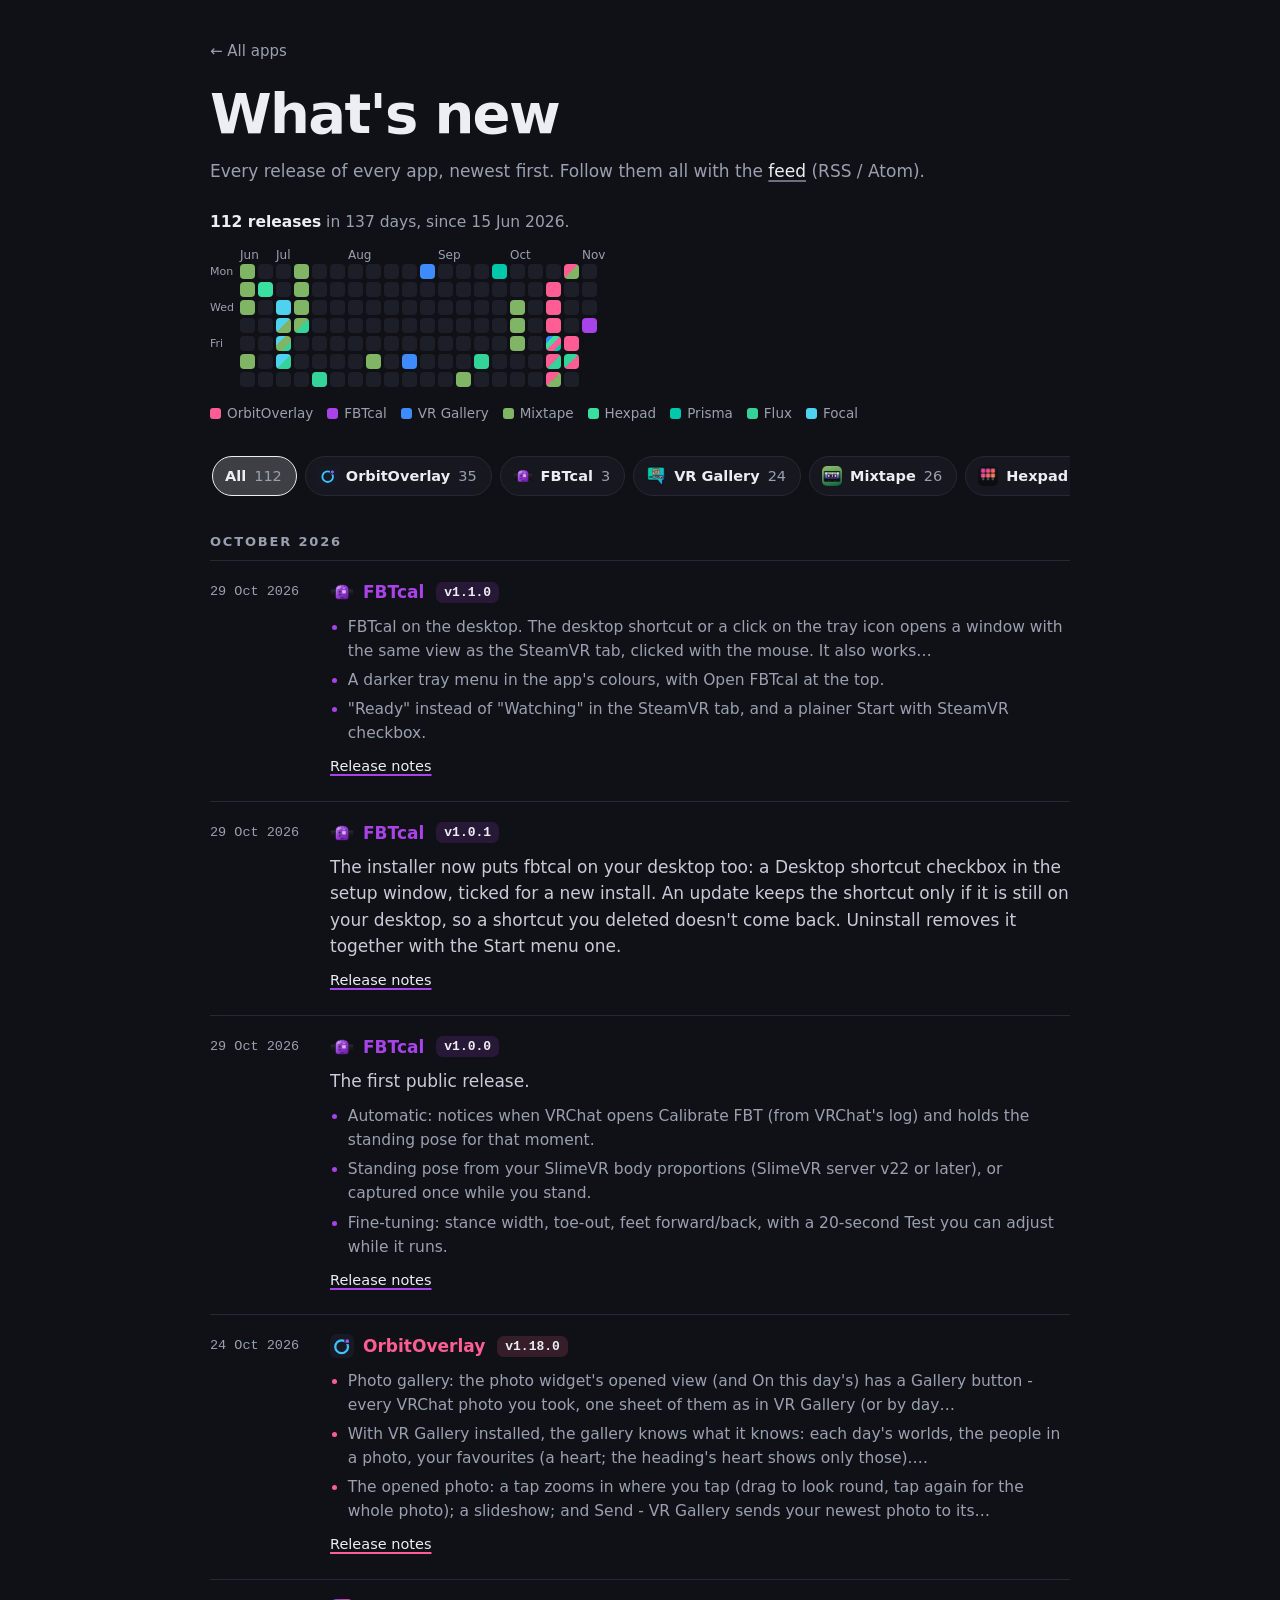
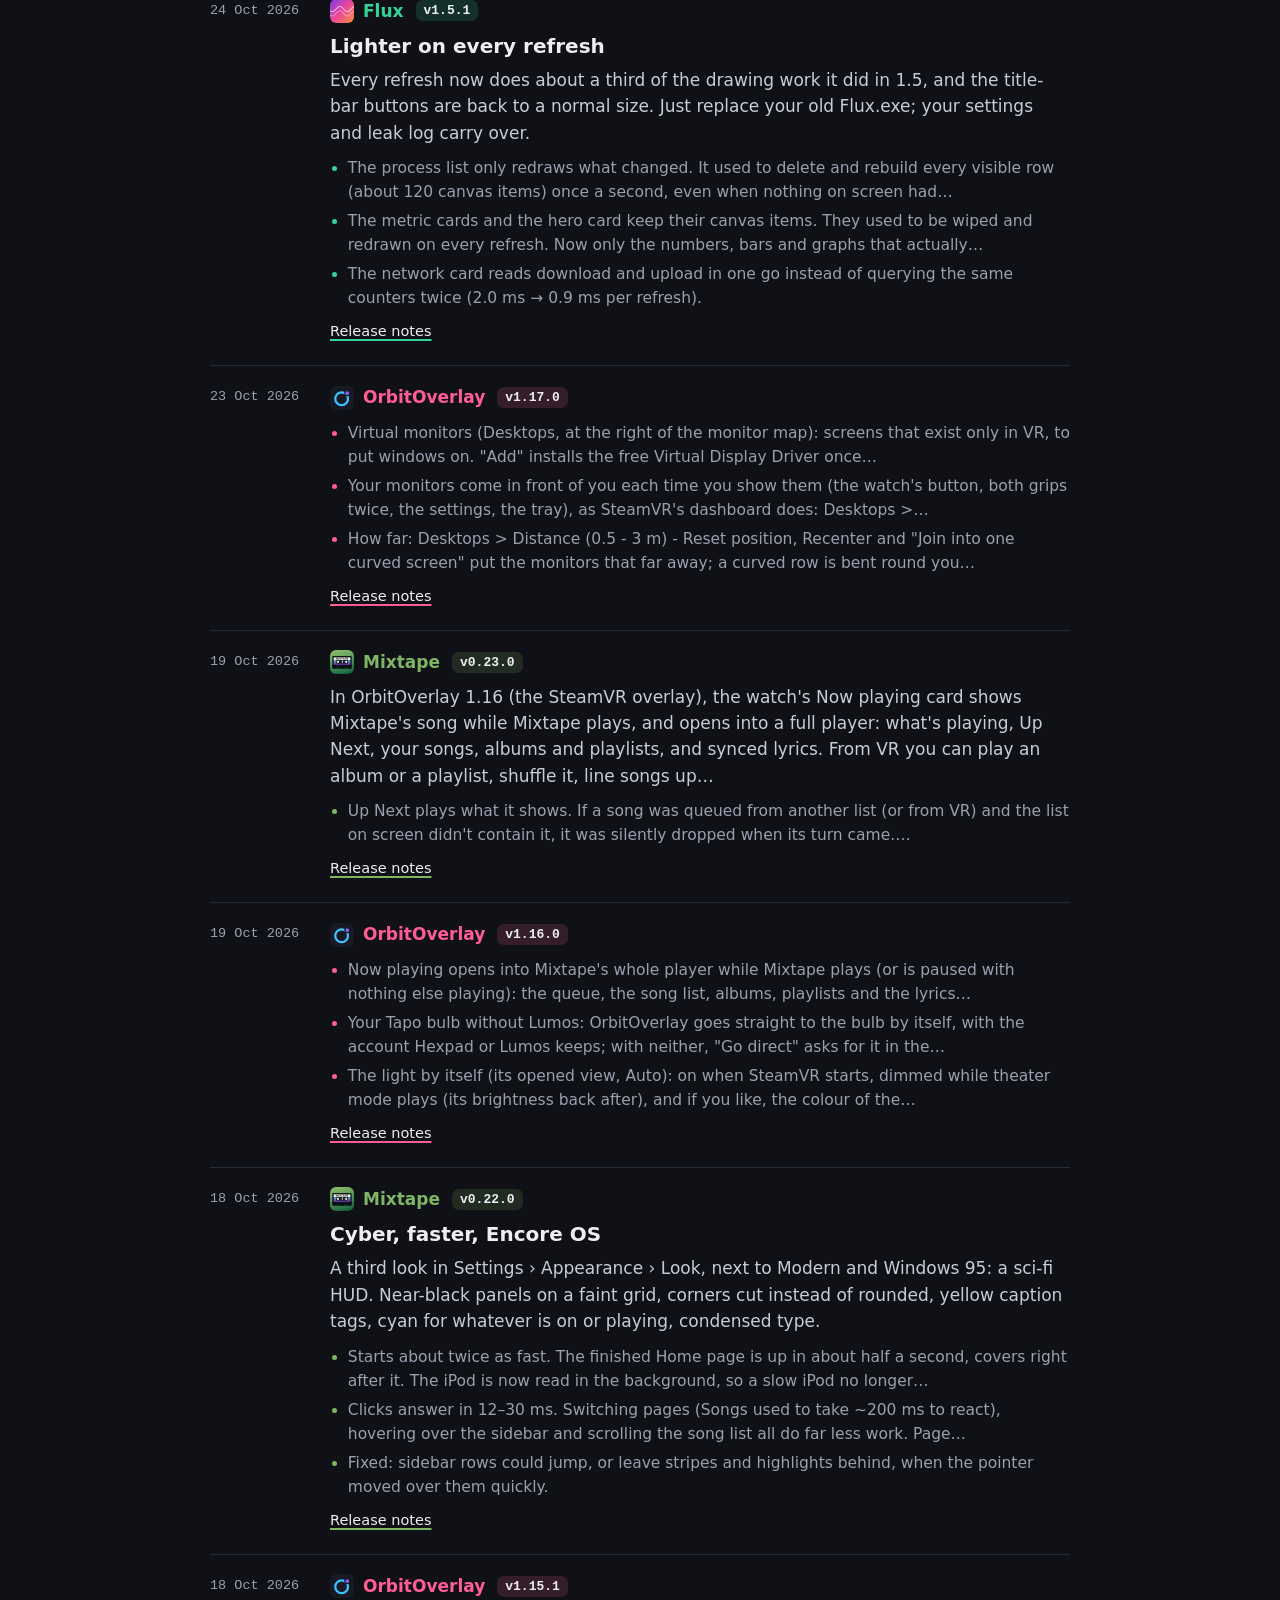
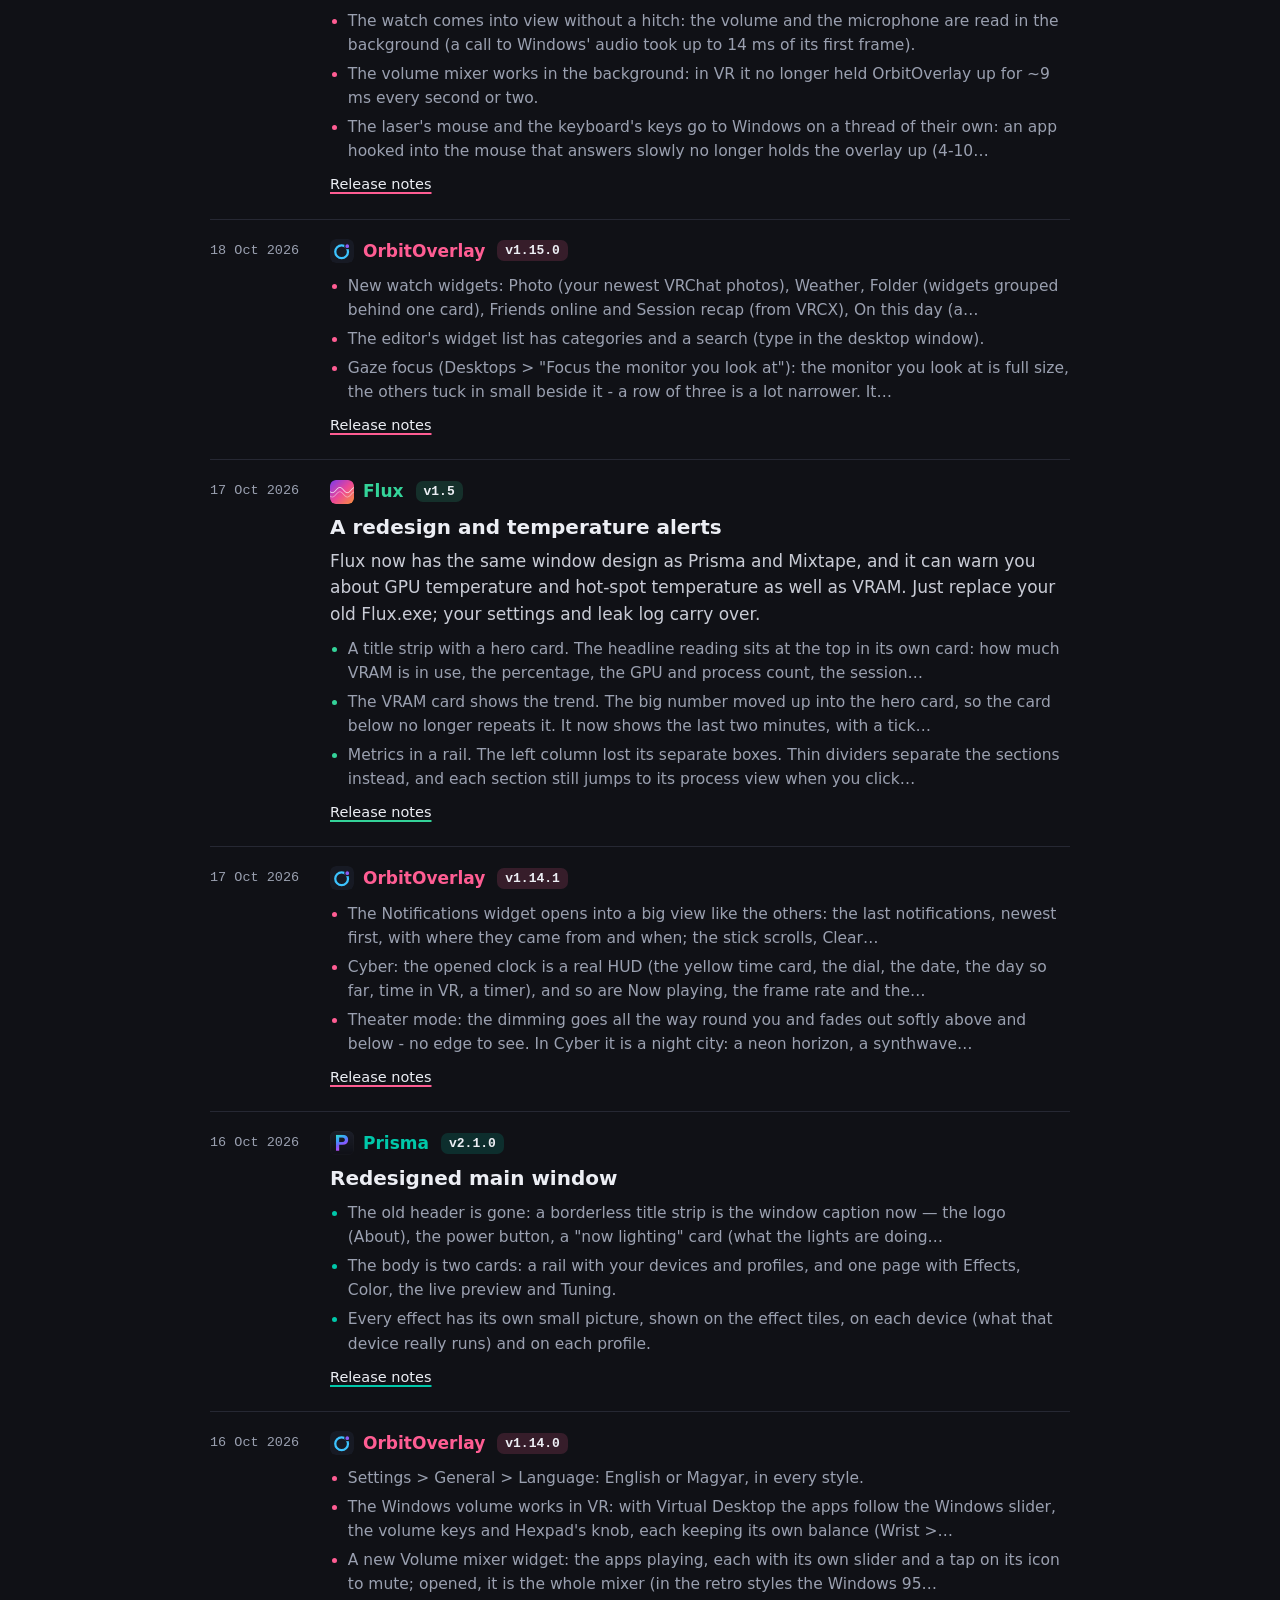
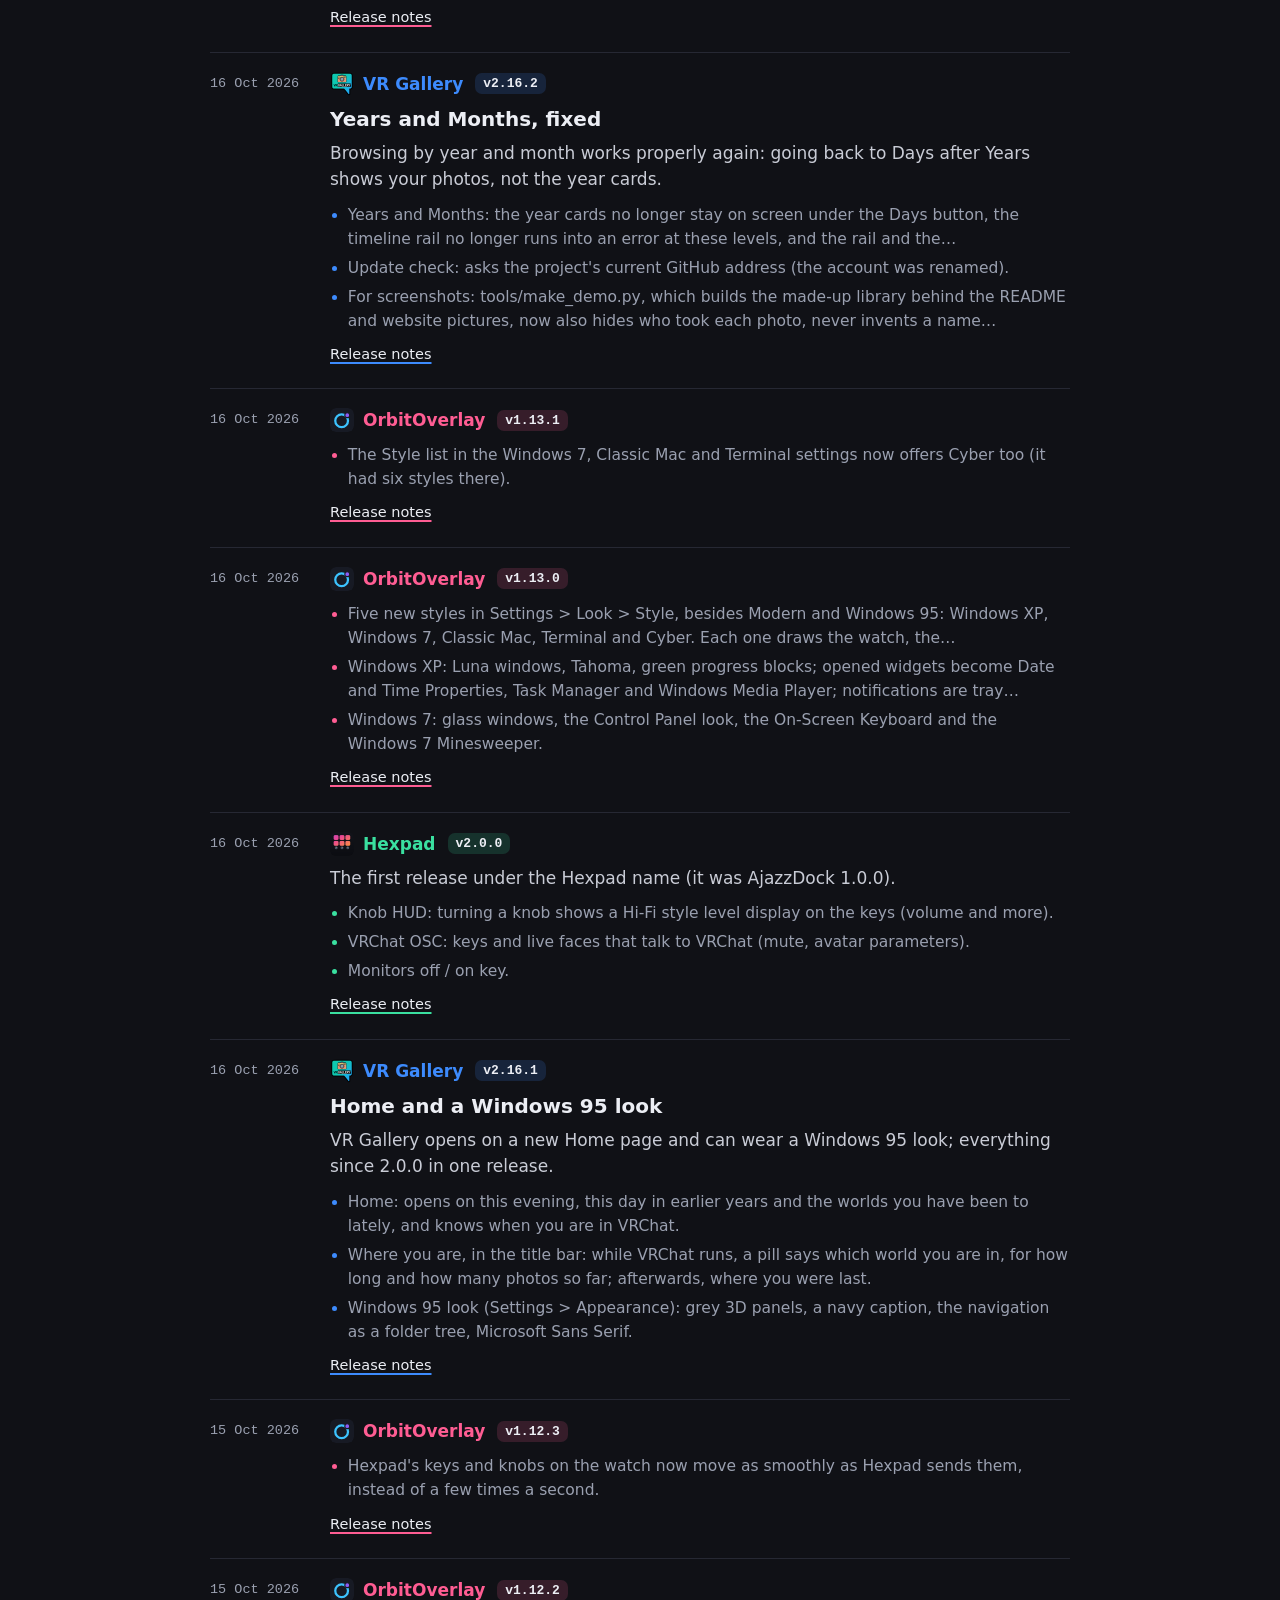
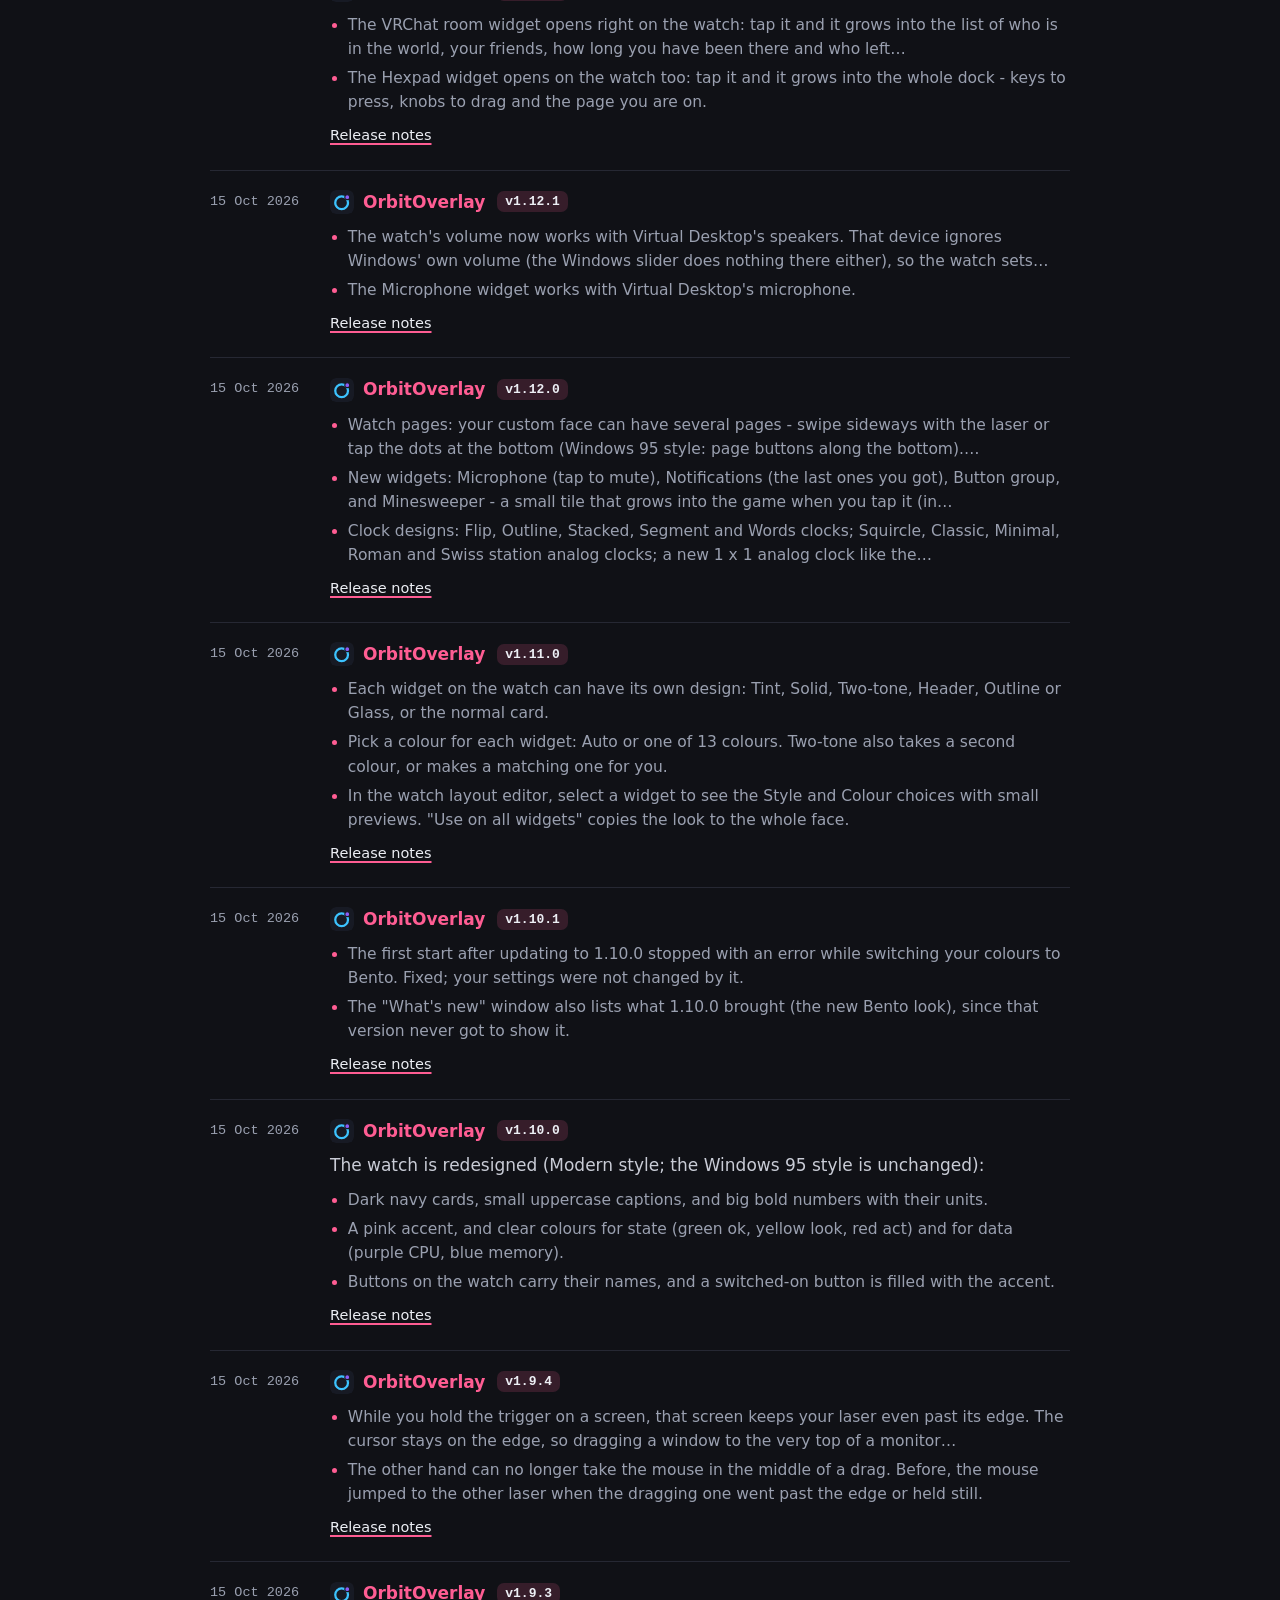
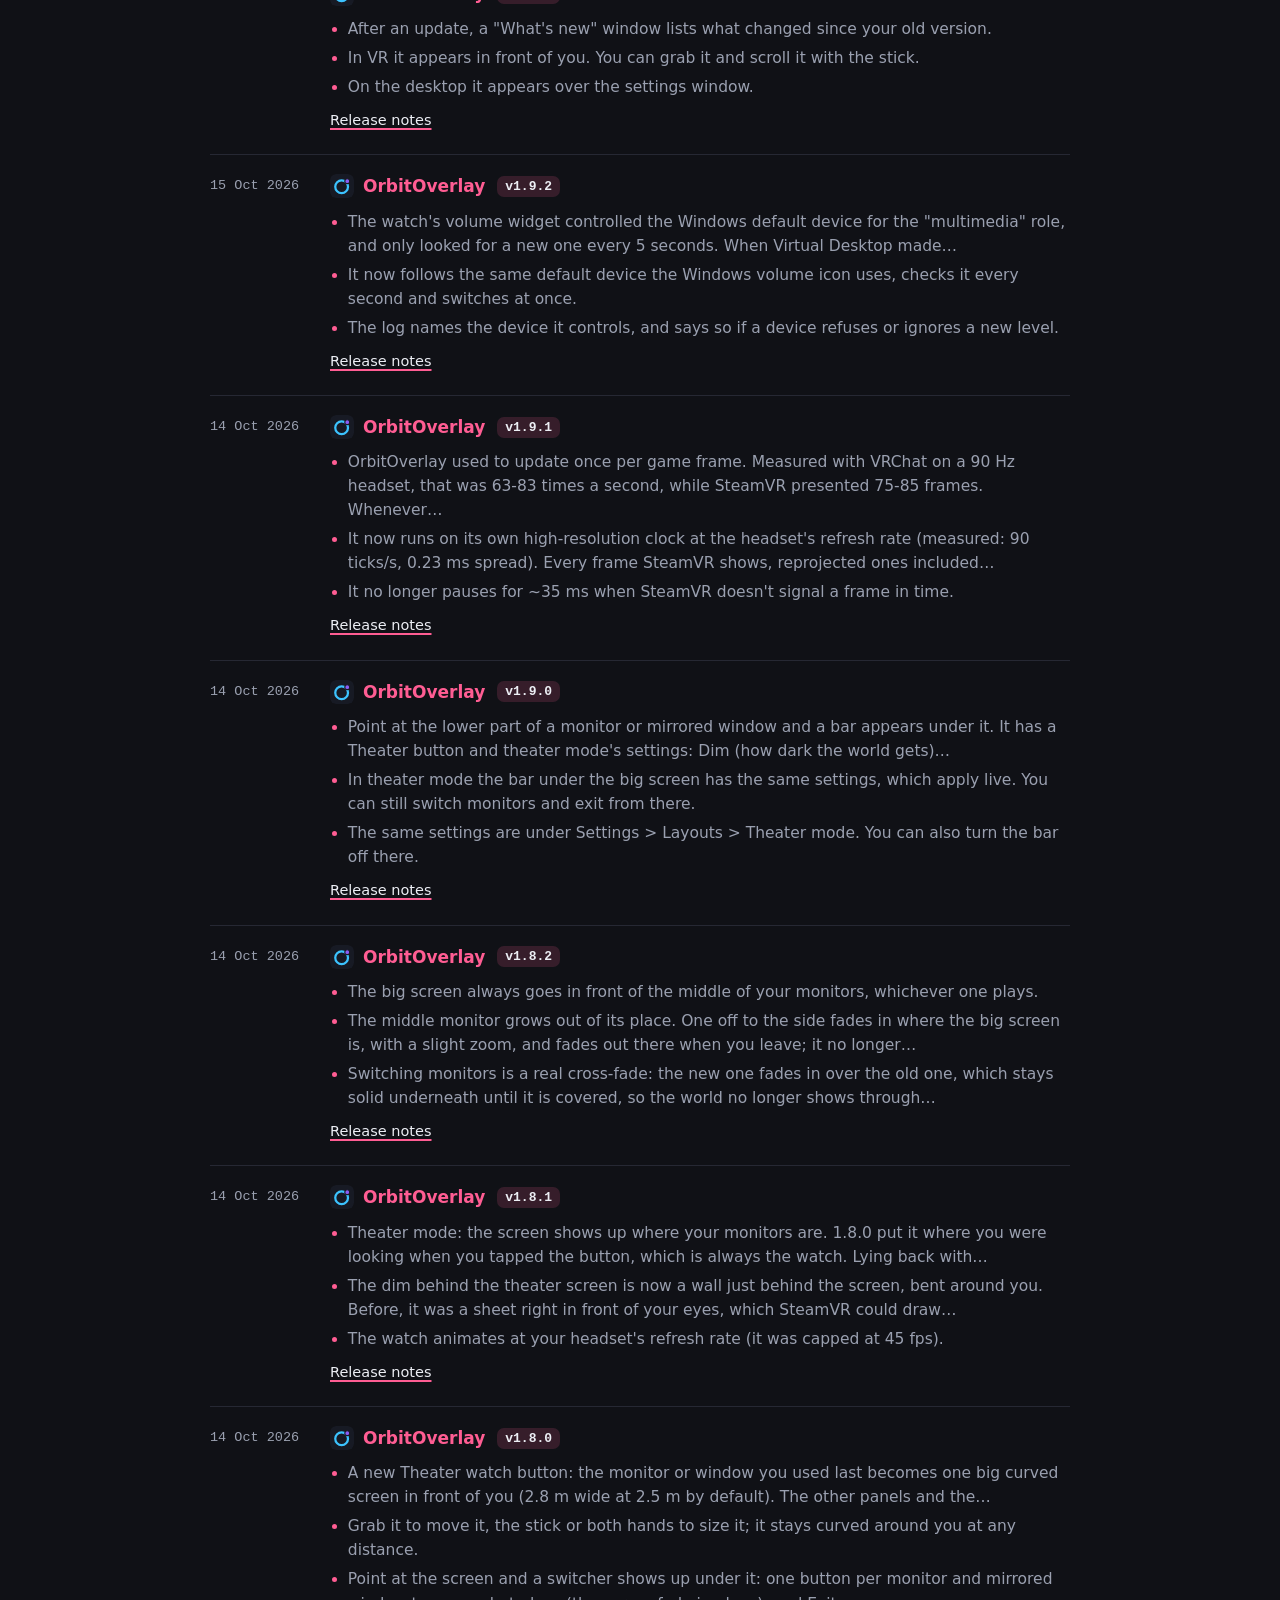
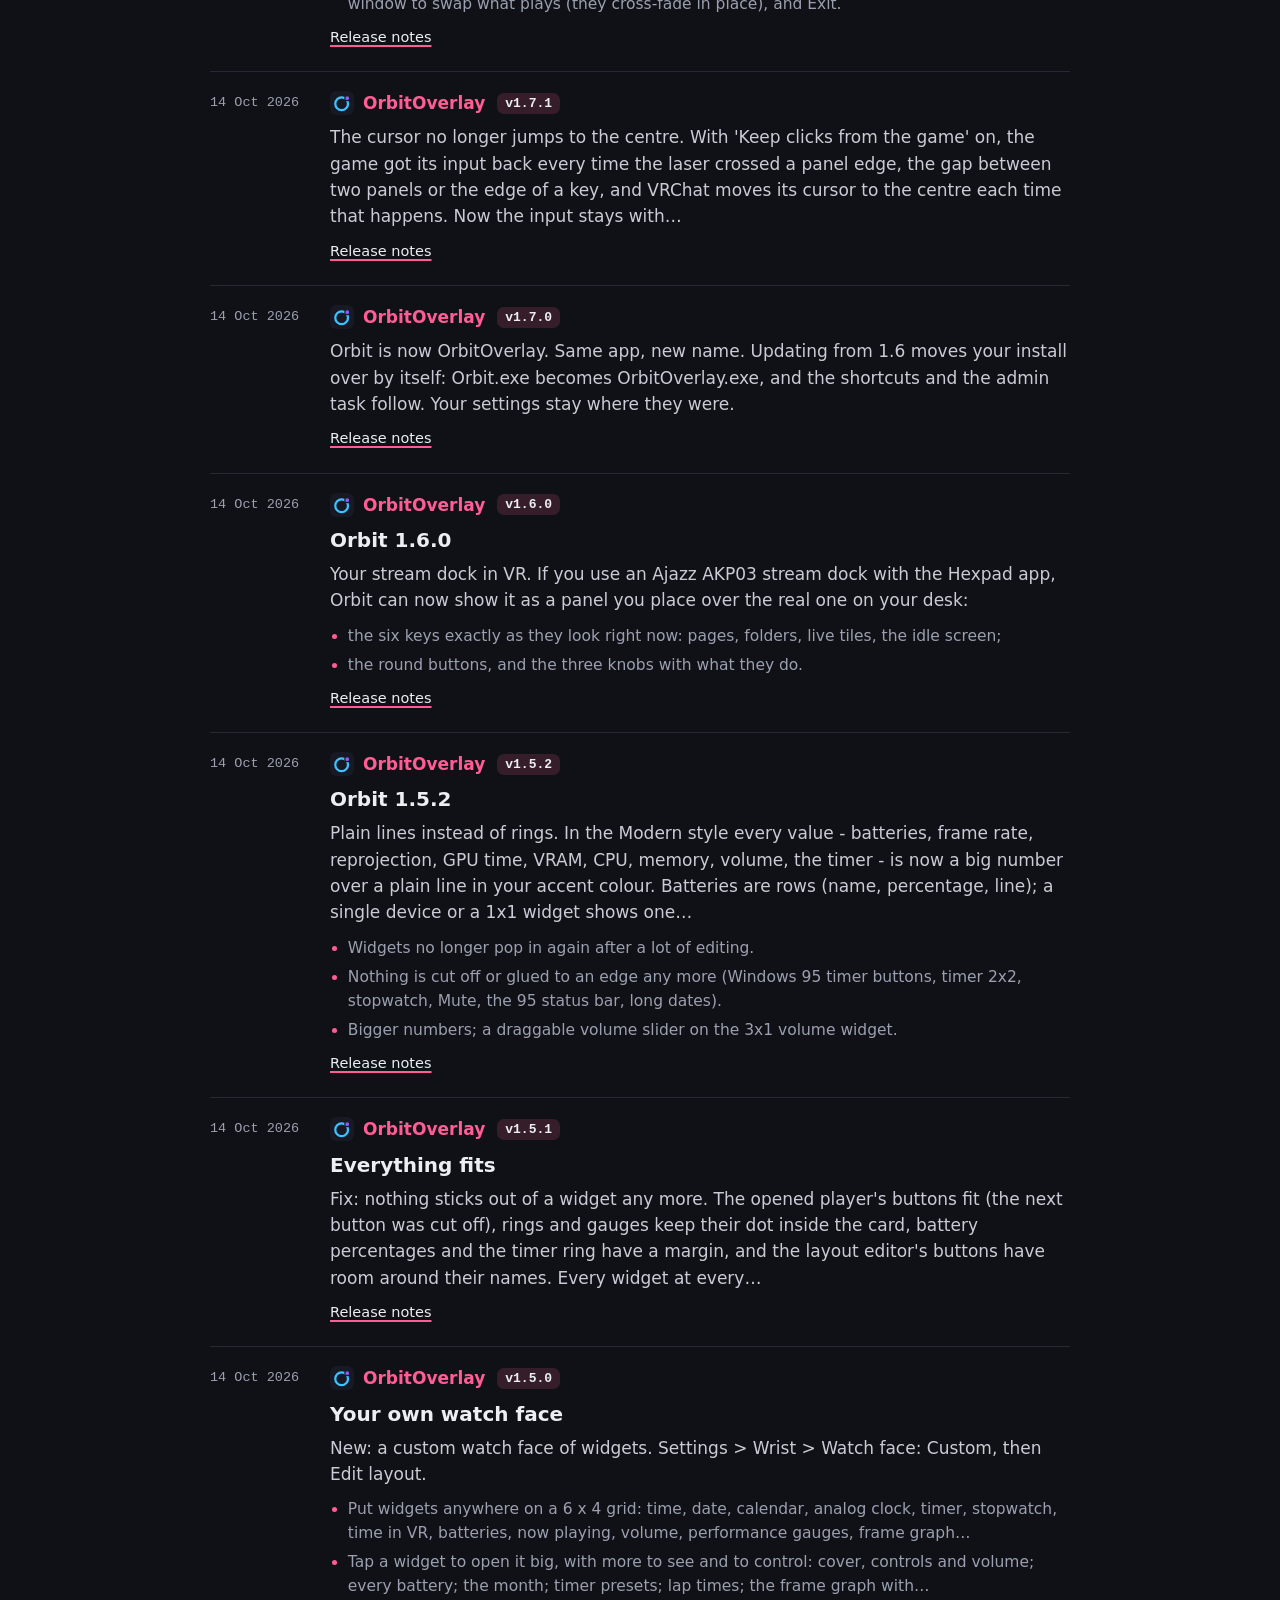
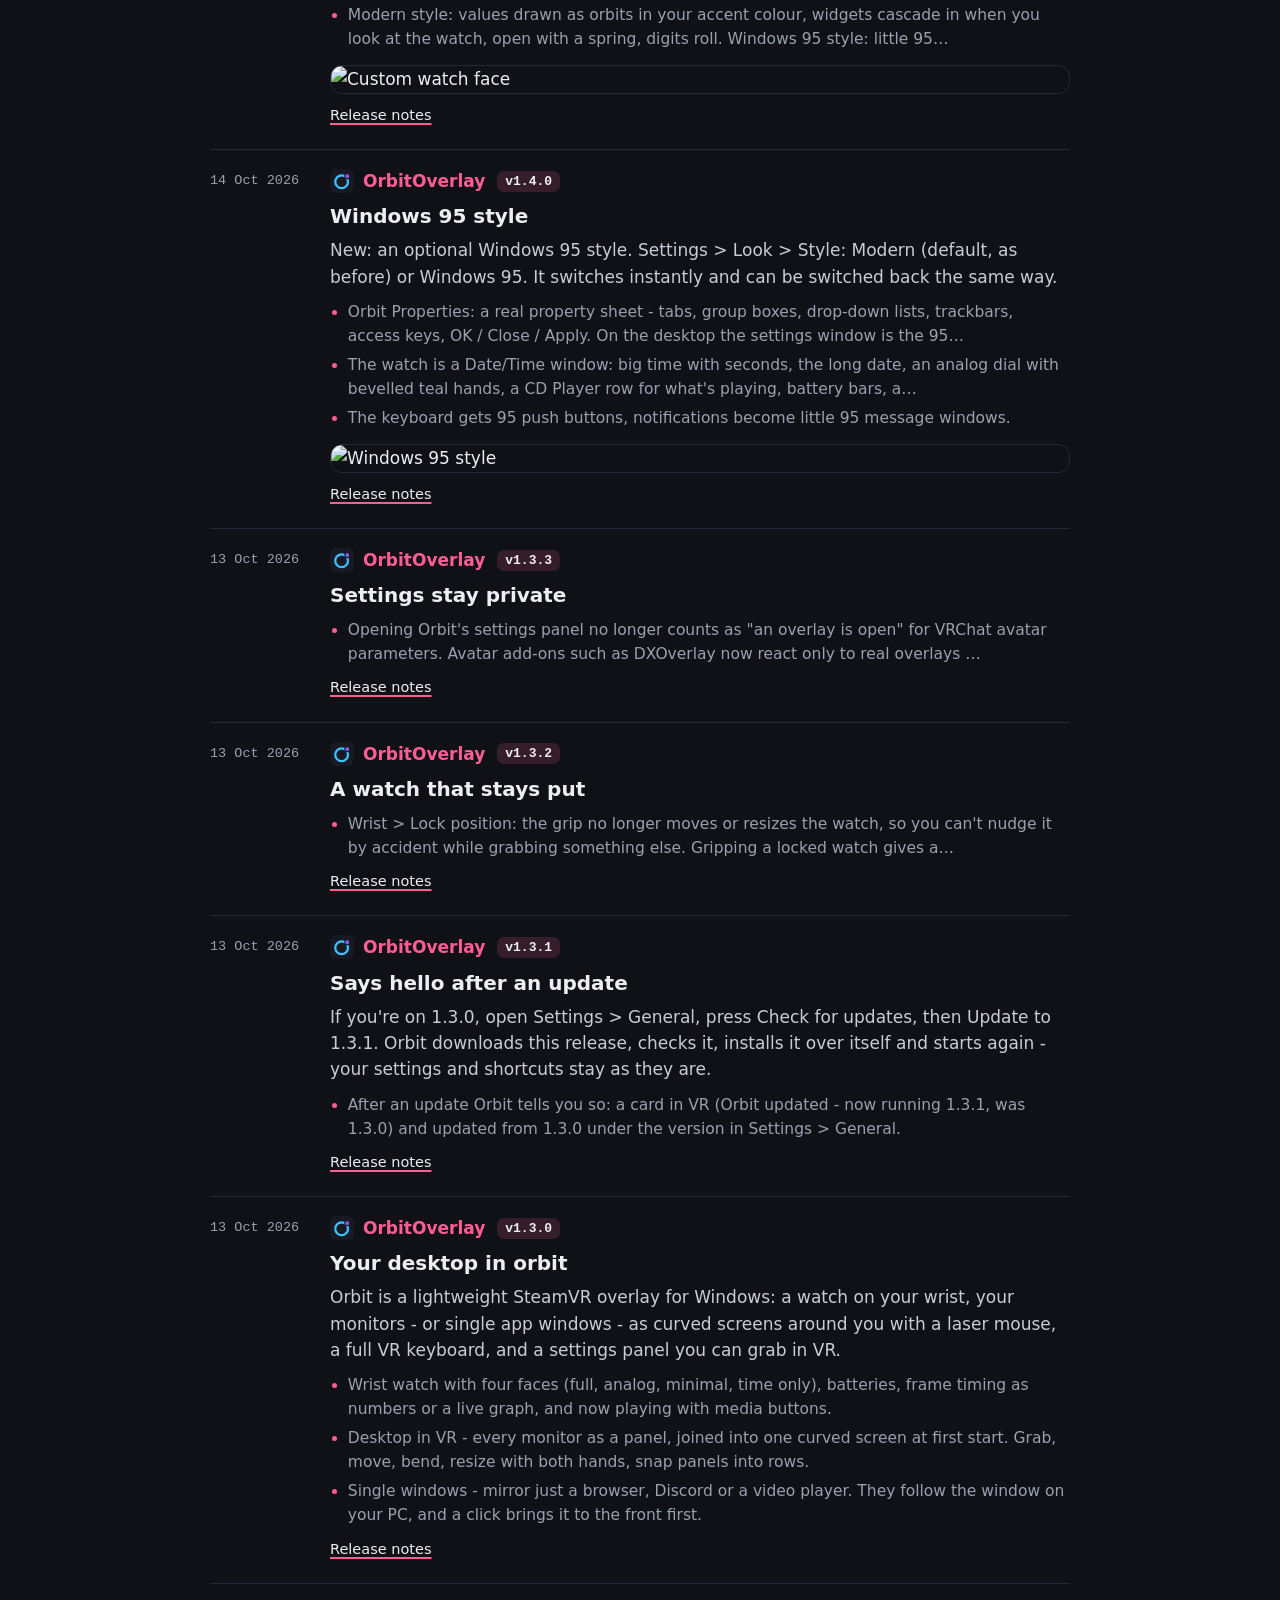
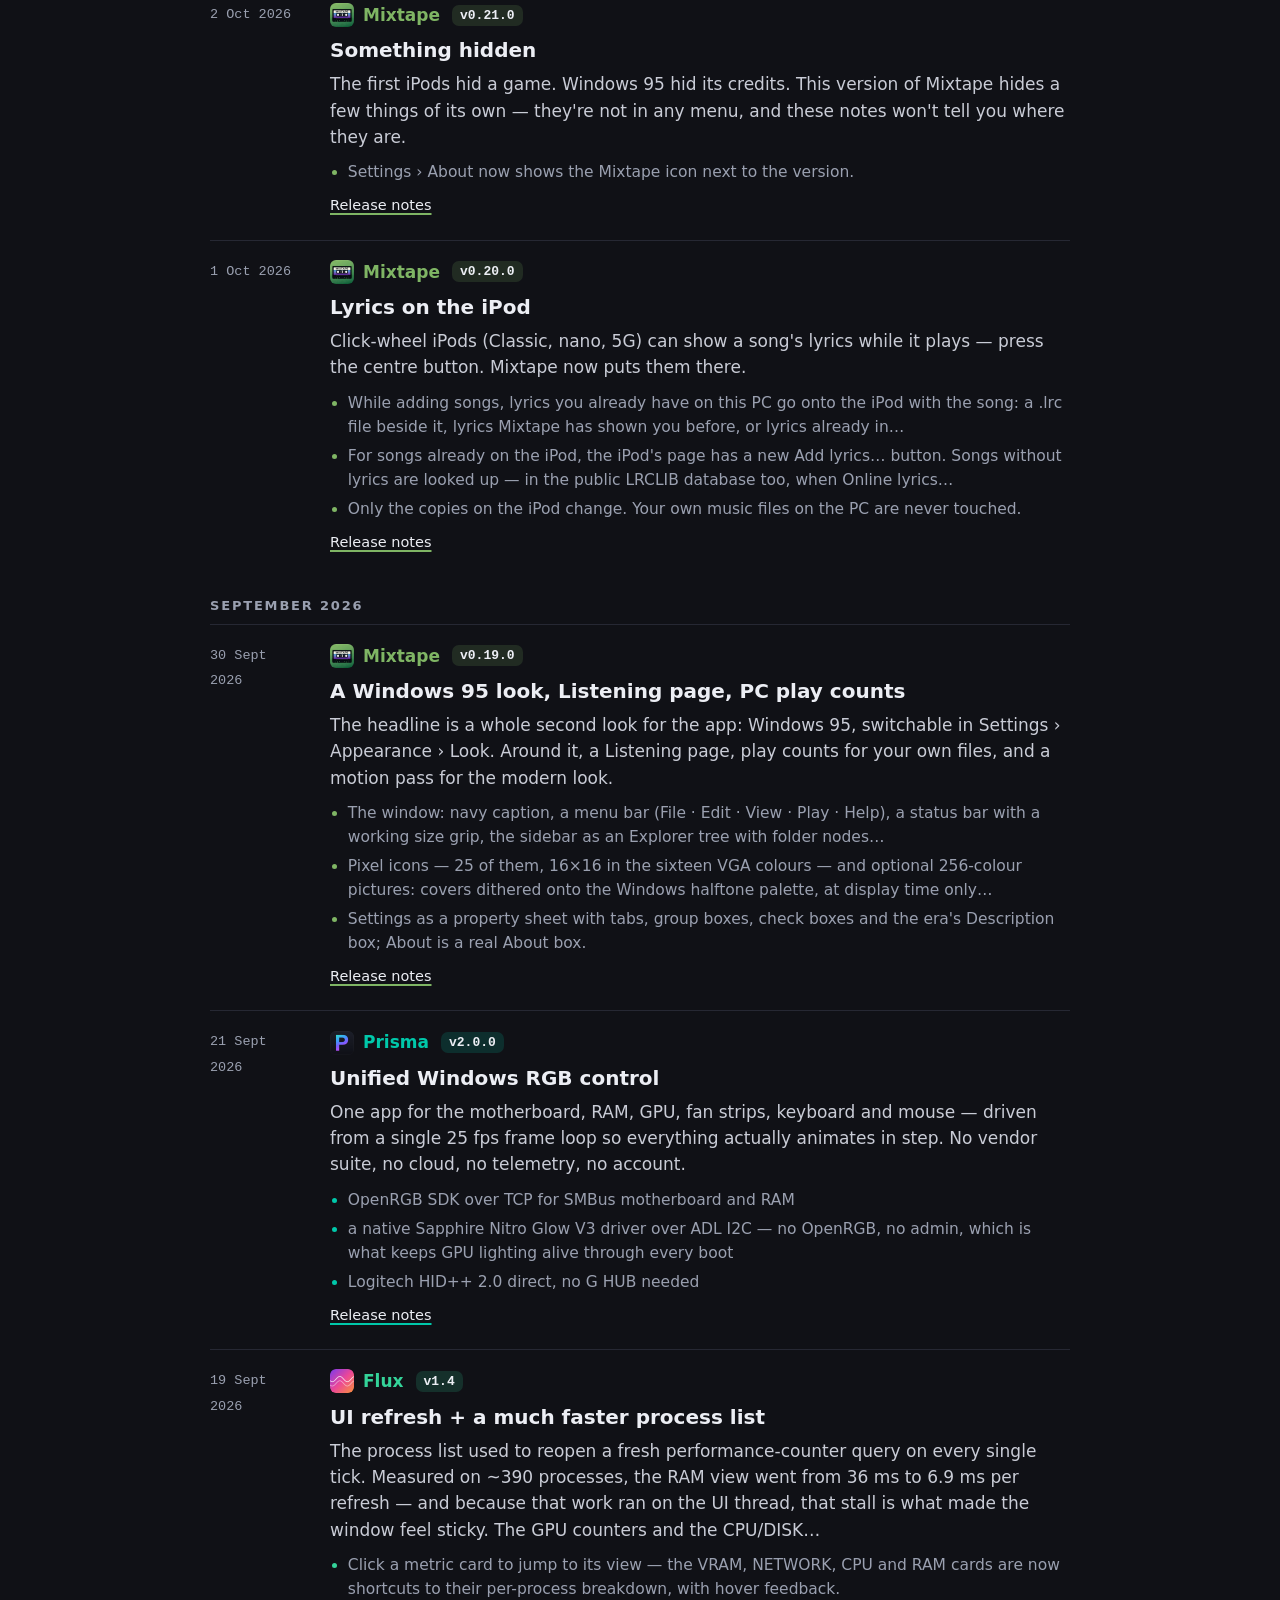
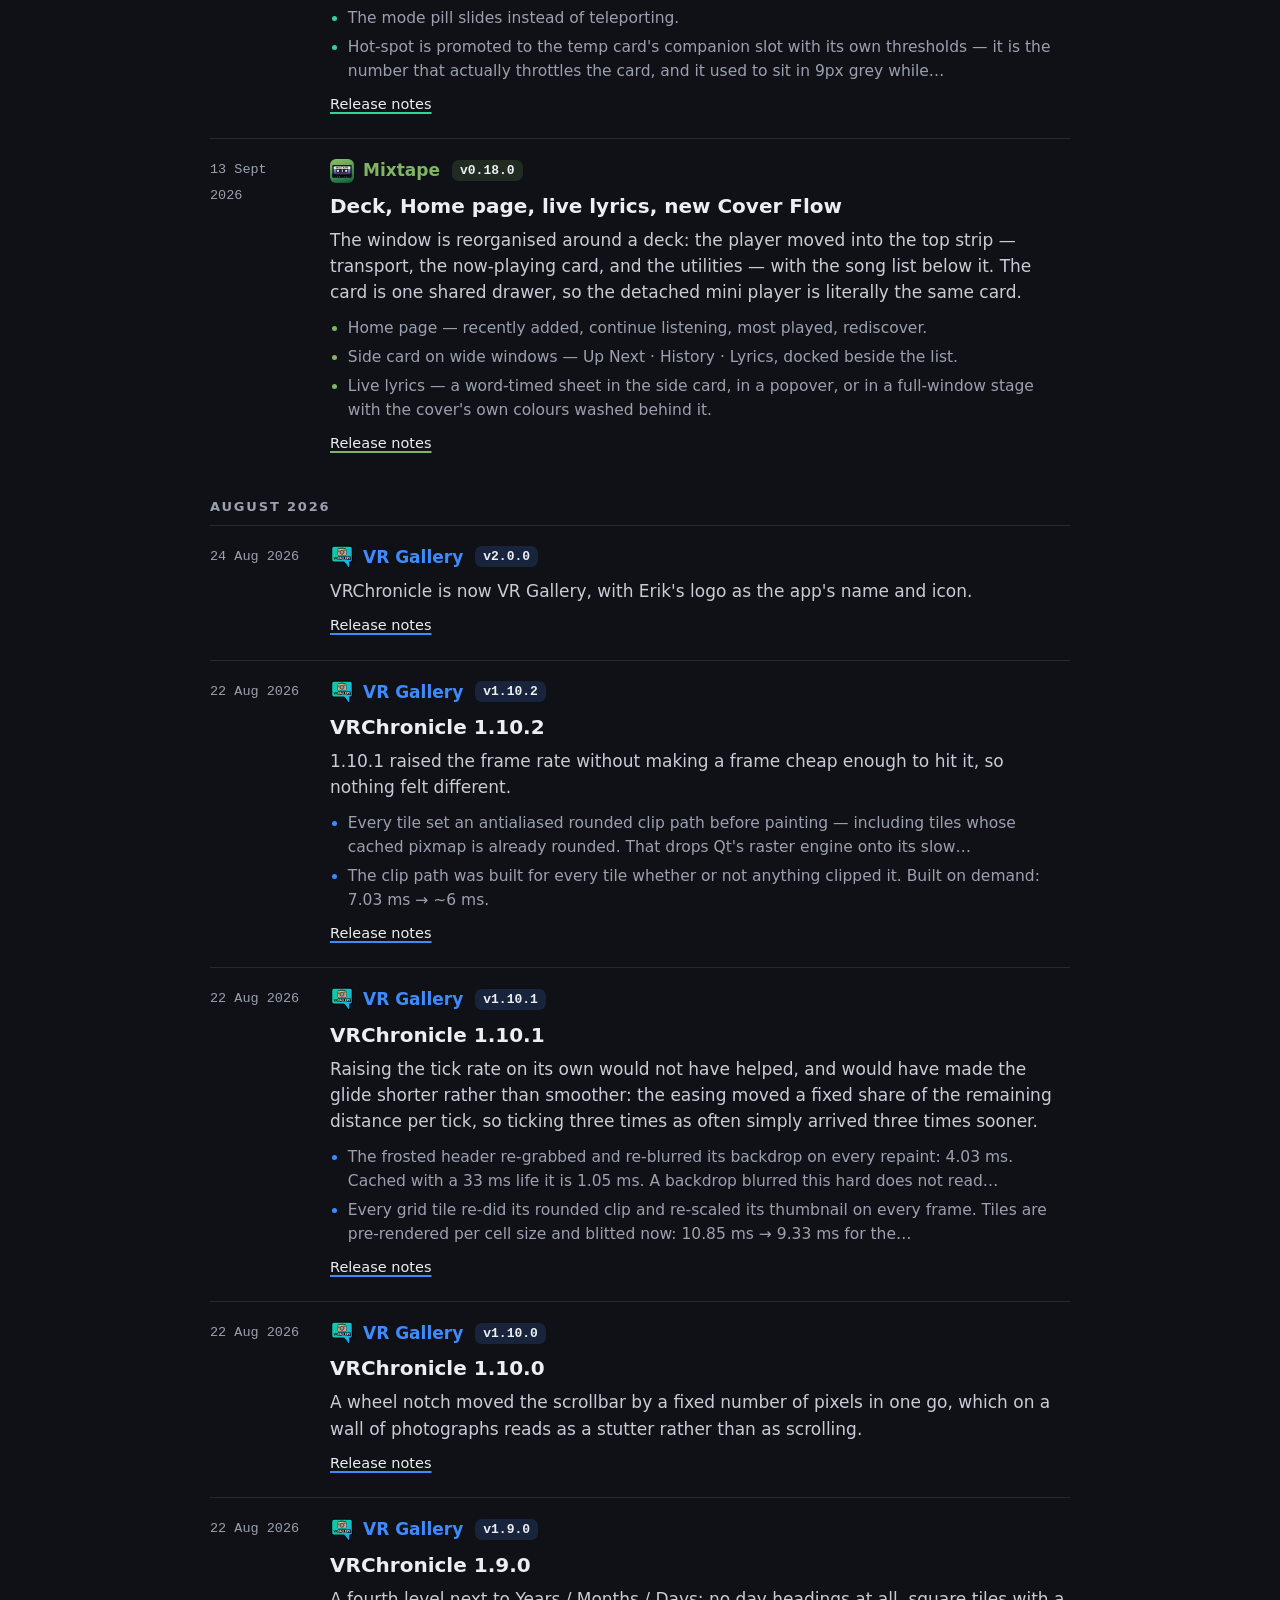
==== commit e62855c4: "FBTcal 1.1.0 on the hub The new name on its card, in the page descriptions and in What's new, and it" ====
--- a/news.html
+++ b/news.html
@@ -4,7 +4,7 @@
 <meta charset="utf-8">
 <meta name="viewport" content="width=device-width, initial-scale=1">
 <title>What's new · Erik1028's apps</title>
-<meta name="description" content="Every release of OrbitOverlay, fbtcal, VR Gallery, Mixtape, Hexpad, Prisma, Flux and Focal, newest first.">
+<meta name="description" content="Every release of OrbitOverlay, FBTcal, VR Gallery, Mixtape, Hexpad, Prisma, Flux and Focal, newest first.">
 <link rel="canonical" href="https://erik1028.github.io/news.html">
 <link rel="alternate" type="application/atom+xml" title="Erik1028's apps: new releases" href="feed.xml">
 <meta property="og:type" content="website">
@@ -91,11 +91,11 @@
 <nav class="crumb"><a href="./">← All apps</a></nav>
 <h1>What's new</h1>
 <p class="by">Every release of every app, newest first. Follow them all with the <a href="feed.xml">feed</a> (RSS / Atom).</p>
-<section class="cal" aria-label="Releases by day"><p class="cal-sum"><b>111 releases</b> in 137 days, since 15 Jun 2026.</p><div class="cal-scroll"><div class="cal-box" style="--weeks:20"><div class="cal-m" aria-hidden="true"><span style="--c:0">Jun</span><span style="--c:2">Jul</span><span style="--c:6">Aug</span><span style="--c:11">Sep</span><span style="--c:15">Oct</span><span style="--c:19">Nov</span></div><div class="cal-w" aria-hidden="true"><span>Mon</span><span></span><span>Wed</span><span></span><span>Fri</span><span></span><span></span></div><div class="cal-g"><a class="d on" href="#d-2026-06-15" style="background:#7fb564" title="15 Jun 2026: Mixtape v0.2, Mixtape v0.3, Mixtape v0.4, Mixtape v0.5, Mixtape v0.5.1, Mixtape v0.6, Mixtape v0.6.1, Mixtape linux-appimage-0.1" aria-label="15 Jun 2026: Mixtape v0.2, Mixtape v0.3, Mixtape v0.4, Mixtape v0.5, Mixtape v0.5.1, Mixtape v0.6, Mixtape v0.6.1, Mixtape linux-appimage-0.1"></a><a class="d on" href="#d-2026-06-16" style="background:#7fb564" title="16 Jun 2026: Mixtape v0.7.0, Mixtape v0.8.0, Mixtape v0.9.0" aria-label="16 Jun 2026: Mixtape v0.7.0, Mixtape v0.8.0, Mixtape v0.9.0"></a><a class="d on" href="#d-2026-06-17" style="background:#7fb564" title="17 Jun 2026: Mixtape v0.10.0" aria-label="17 Jun 2026: Mixtape v0.10.0"></a><span class="d"></span><span class="d"></span><a class="d on" href="#d-2026-06-20" style="background:#7fb564" title="20 Jun 2026: Mixtape v0.11.0" aria-label="20 Jun 2026: Mixtape v0.11.0"></a><span class="d"></span><span class="d"></span><a class="d on" href="#d-2026-06-23" style="background:#3ae0a0" title="23 Jun 2026: Hexpad v1.0.0" aria-label="23 Jun 2026: Hexpad v1.0.0"></a><span class="d"></span><span class="d"></span><span class="d"></span><span class="d"></span><span class="d"></span><span class="d"></span><span class="d"></span><a class="d on" href="#d-2026-07-01" style="background:#4fd2f0" title="1 Jul 2026: Focal v1.0, Focal v1.1" aria-label="1 Jul 2026: Focal v1.0, Focal v1.1"></a><a class="d on" href="#d-2026-07-02" style="background:linear-gradient(135deg,#4fd2f0 0% 50%,#7fb564 50% 100%)" title="2 Jul 2026: Focal v1.2, Focal v1.3, Mixtape v0.12.0, Focal v1.4" aria-label="2 Jul 2026: Focal v1.2, Focal v1.3, Mixtape v0.12.0, Focal v1.4"></a><a class="d on" href="#d-2026-07-03" style="background:linear-gradient(135deg,#4fd2f0 0% 33%,#7fb564 33% 67%,#34d399 67% 100%)" title="3 Jul 2026: Focal v1.5, Mixtape v0.12.1, Flux v1.0, Focal v1.6, Focal v1.7, Focal v1.8, Focal v1.9" aria-label="3 Jul 2026: Focal v1.5, Mixtape v0.12.1, Flux v1.0, Focal v1.6, Focal v1.7, Focal v1.8, Focal v1.9"></a><a class="d on" href="#d-2026-07-04" style="background:linear-gradient(135deg,#4fd2f0 0% 50%,#34d399 50% 100%)" title="4 Jul 2026: Focal v2.0, Flux v1.1, Focal v2.1, Flux v1.2" aria-label="4 Jul 2026: Focal v2.0, Flux v1.1, Focal v2.1, Flux v1.2"></a><span class="d"></span><a class="d on" href="#d-2026-07-06" style="background:#7fb564" title="6 Jul 2026: Mixtape v0.13.0" aria-label="6 Jul 2026: Mixtape v0.13.0"></a><a class="d on" href="#d-2026-07-07" style="background:#7fb564" title="7 Jul 2026: Mixtape v0.14.0" aria-label="7 Jul 2026: Mixtape v0.14.0"></a><a class="d on" href="#d-2026-07-08" style="background:#7fb564" title="8 Jul 2026: Mixtape v0.15.0" aria-label="8 Jul 2026: Mixtape v0.15.0"></a><a class="d on" href="#d-2026-07-09" style="background:linear-gradient(135deg,#7fb564 0% 50%,#34d399 50% 100%)" title="9 Jul 2026: Mixtape v0.16.0, Flux v1.2.1" aria-label="9 Jul 2026: Mixtape v0.16.0, Flux v1.2.1"></a><span class="d"></span><span class="d"></span><span class="d"></span><span class="d"></span><span class="d"></span><span class="d"></span><span class="d"></span><span class="d"></span><span class="d"></span><a class="d on" href="#d-2026-07-19" style="background:#34d399" title="19 Jul 2026: Flux v1.3" aria-label="19 Jul 2026: Flux v1.3"></a><span class="d"></span><span class="d"></span><span class="d"></span><span class="d"></span><span class="d"></span><span class="d"></span><span class="d"></span><span class="d"></span><span class="d"></span><span class="d"></span><span class="d"></span><span class="d"></span><span class="d"></span><span class="d"></span><span class="d"></span><span class="d"></span><span class="d"></span><span class="d"></span><span class="d"></span><a class="d on" href="#d-2026-08-08" style="background:#7fb564" title="8 Aug 2026: Mixtape v0.17.0" aria-label="8 Aug 2026: Mixtape v0.17.0"></a><span class="d"></span><span class="d"></span><span class="d"></span><span class="d"></span><span class="d"></span><span class="d"></span><span class="d"></span><span class="d"></span><span class="d"></span><span class="d"></span><span class="d"></span><span class="d"></span><span class="d"></span><a class="d on" href="#d-2026-08-22" style="background:#3d8bfd" title="22 Aug 2026: VR Gallery v1.1.0, VR Gallery v1.2.0, VR Gallery v1.2.1, VR Gallery v1.2.2, VR Gallery v1.2.3, VR Gallery v1.3.0, VR Gallery v1.3.1, VR Gallery v1.4.0, VR Gallery v1.4.1, VR Gallery v1.5.0, VR Gallery v1.6.0, VR Gallery v1.6.1, VR Gallery v1.7.0, VR Gallery v1.7.1, VR Gallery v1.8.0, VR Gallery v1.8.1, VR Gallery v1.8.2, VR Gallery v1.9.0, VR Gallery v1.10.0, VR Gallery v1.10.1, VR Gallery v1.10.2" aria-label="22 Aug 2026: VR Gallery v1.1.0, VR Gallery v1.2.0, VR Gallery v1.2.1, VR Gallery v1.2.2, VR Gallery v1.2.3, VR Gallery v1.3.0, VR Gallery v1.3.1, VR Gallery v1.4.0, VR Gallery v1.4.1, VR Gallery v1.5.0, VR Gallery v1.6.0, VR Gallery v1.6.1, VR Gallery v1.7.0, VR Gallery v1.7.1, VR Gallery v1.8.0, VR Gallery v1.8.1, VR Gallery v1.8.2, VR Gallery v1.9.0, VR Gallery v1.10.0, VR Gallery v1.10.1, VR Gallery v1.10.2"></a><span class="d"></span><a class="d on" href="#d-2026-08-24" style="background:#3d8bfd" title="24 Aug 2026: VR Gallery v2.0.0" aria-label="24 Aug 2026: VR Gallery v2.0.0"></a><span class="d"></span><span class="d"></span><span class="d"></span><span class="d"></span><span class="d"></span><span class="d"></span><span class="d"></span><span class="d"></span><span class="d"></span><span class="d"></span><span class="d"></span><span class="d"></span><span class="d"></span><span class="d"></span><span class="d"></span><span class="d"></span><span class="d"></span><span class="d"></span><span class="d"></span><a class="d on" href="#d-2026-09-13" style="background:#7fb564" title="13 Sept 2026: Mixtape v0.18.0" aria-label="13 Sept 2026: Mixtape v0.18.0"></a><span class="d"></span><span class="d"></span><span class="d"></span><span class="d"></span><span class="d"></span><a class="d on" href="#d-2026-09-19" style="background:#34d399" title="19 Sept 2026: Flux v1.4" aria-label="19 Sept 2026: Flux v1.4"></a><span class="d"></span><a class="d on" href="#d-2026-09-21" style="background:#00c8aa" title="21 Sept 2026: Prisma v2.0.0" aria-label="21 Sept 2026: Prisma v2.0.0"></a><span class="d"></span><span class="d"></span><span class="d"></span><span class="d"></span><span class="d"></span><span class="d"></span><span class="d"></span><span class="d"></span><a class="d on" href="#d-2026-09-30" style="background:#7fb564" title="30 Sept 2026: Mixtape v0.19.0" aria-label="30 Sept 2026: Mixtape v0.19.0"></a><a class="d on" href="#d-2026-10-01" style="background:#7fb564" title="1 Oct 2026: Mixtape v0.20.0" aria-label="1 Oct 2026: Mixtape v0.20.0"></a><a class="d on" href="#d-2026-10-02" style="background:#7fb564" title="2 Oct 2026: Mixtape v0.21.0" aria-label="2 Oct 2026: Mixtape v0.21.0"></a><span class="d"></span><span class="d"></span><span class="d"></span><span class="d"></span><span class="d"></span><span class="d"></span><span class="d"></span><span class="d"></span><span class="d"></span><span class="d"></span><a class="d on" href="#d-2026-10-13" style="background:#ff5d93" title="13 Oct 2026: OrbitOverlay v1.3.0, OrbitOverlay v1.3.1, OrbitOverlay v1.3.2, OrbitOverlay v1.3.3" aria-label="13 Oct 2026: OrbitOverlay v1.3.0, OrbitOverlay v1.3.1, OrbitOverlay v1.3.2, OrbitOverlay v1.3.3"></a><a class="d on" href="#d-2026-10-14" style="background:#ff5d93" title="14 Oct 2026: OrbitOverlay v1.4.0, OrbitOverlay v1.5.0, OrbitOverlay v1.5.1, OrbitOverlay v1.5.2, OrbitOverlay v1.6.0, OrbitOverlay v1.7.0, OrbitOverlay v1.7.1, OrbitOverlay v1.8.0, OrbitOverlay v1.8.1, OrbitOverlay v1.8.2, OrbitOverlay v1.9.0, OrbitOverlay v1.9.1" aria-label="14 Oct 2026: OrbitOverlay v1.4.0, OrbitOverlay v1.5.0, OrbitOverlay v1.5.1, OrbitOverlay v1.5.2, OrbitOverlay v1.6.0, OrbitOverlay v1.7.0, OrbitOverlay v1.7.1, OrbitOverlay v1.8.0, OrbitOverlay v1.8.1, OrbitOverlay v1.8.2, OrbitOverlay v1.9.0, OrbitOverlay v1.9.1"></a><a class="d on" href="#d-2026-10-15" style="background:#ff5d93" title="15 Oct 2026: OrbitOverlay v1.9.2, OrbitOverlay v1.9.3, OrbitOverlay v1.9.4, OrbitOverlay v1.10.0, OrbitOverlay v1.10.1, OrbitOverlay v1.11.0, OrbitOverlay v1.12.0, OrbitOverlay v1.12.1, OrbitOverlay v1.12.2, OrbitOverlay v1.12.3" aria-label="15 Oct 2026: OrbitOverlay v1.9.2, OrbitOverlay v1.9.3, OrbitOverlay v1.9.4, OrbitOverlay v1.10.0, OrbitOverlay v1.10.1, OrbitOverlay v1.11.0, OrbitOverlay v1.12.0, OrbitOverlay v1.12.1, OrbitOverlay v1.12.2, OrbitOverlay v1.12.3"></a><a class="d on" href="#d-2026-10-16" style="background:linear-gradient(135deg,#3d8bfd 0% 25%,#3ae0a0 25% 50%,#ff5d93 50% 75%,#00c8aa 75% 100%)" title="16 Oct 2026: VR Gallery v2.16.1, Hexpad v2.0.0, OrbitOverlay v1.13.0, OrbitOverlay v1.13.1, VR Gallery v2.16.2, OrbitOverlay v1.14.0, Prisma v2.1.0" aria-label="16 Oct 2026: VR Gallery v2.16.1, Hexpad v2.0.0, OrbitOverlay v1.13.0, OrbitOverlay v1.13.1, VR Gallery v2.16.2, OrbitOverlay v1.14.0, Prisma v2.1.0"></a><a class="d on" href="#d-2026-10-17" style="background:linear-gradient(135deg,#ff5d93 0% 50%,#34d399 50% 100%)" title="17 Oct 2026: OrbitOverlay v1.14.1, Flux v1.5" aria-label="17 Oct 2026: OrbitOverlay v1.14.1, Flux v1.5"></a><a class="d on" href="#d-2026-10-18" style="background:linear-gradient(135deg,#ff5d93 0% 50%,#7fb564 50% 100%)" title="18 Oct 2026: OrbitOverlay v1.15.0, OrbitOverlay v1.15.1, Mixtape v0.22.0" aria-label="18 Oct 2026: OrbitOverlay v1.15.0, OrbitOverlay v1.15.1, Mixtape v0.22.0"></a><a class="d on" href="#d-2026-10-19" style="background:linear-gradient(135deg,#ff5d93 0% 50%,#7fb564 50% 100%)" title="19 Oct 2026: OrbitOverlay v1.16.0, Mixtape v0.23.0" aria-label="19 Oct 2026: OrbitOverlay v1.16.0, Mixtape v0.23.0"></a><span class="d"></span><span class="d"></span><span class="d"></span><a class="d on" href="#d-2026-10-23" style="background:#ff5d93" title="23 Oct 2026: OrbitOverlay v1.17.0" aria-label="23 Oct 2026: OrbitOverlay v1.17.0"></a><a class="d on" href="#d-2026-10-24" style="background:linear-gradient(135deg,#34d399 0% 50%,#ff5d93 50% 100%)" title="24 Oct 2026: Flux v1.5.1, OrbitOverlay v1.18.0" aria-label="24 Oct 2026: Flux v1.5.1, OrbitOverlay v1.18.0"></a><span class="d"></span><span class="d"></span><span class="d"></span><span class="d"></span><a class="d on" href="#d-2026-10-29" style="background:#a743e8" title="29 Oct 2026: fbtcal v1.0.0, fbtcal v1.0.1" aria-label="29 Oct 2026: fbtcal v1.0.0, fbtcal v1.0.1"></a><span class="d out"></span><span class="d out"></span><span class="d out"></span></div></div></div><p class="cal-key"><span style="--acc:#ff5d93"><i></i>OrbitOverlay</span><span style="--acc:#a743e8"><i></i>fbtcal</span><span style="--acc:#3d8bfd"><i></i>VR Gallery</span><span style="--acc:#7fb564"><i></i>Mixtape</span><span style="--acc:#3ae0a0"><i></i>Hexpad</span><span style="--acc:#00c8aa"><i></i>Prisma</span><span style="--acc:#34d399"><i></i>Flux</span><span style="--acc:#4fd2f0"><i></i>Focal</span></p></section>
+<section class="cal" aria-label="Releases by day"><p class="cal-sum"><b>112 releases</b> in 137 days, since 15 Jun 2026.</p><div class="cal-scroll"><div class="cal-box" style="--weeks:20"><div class="cal-m" aria-hidden="true"><span style="--c:0">Jun</span><span style="--c:2">Jul</span><span style="--c:6">Aug</span><span style="--c:11">Sep</span><span style="--c:15">Oct</span><span style="--c:19">Nov</span></div><div class="cal-w" aria-hidden="true"><span>Mon</span><span></span><span>Wed</span><span></span><span>Fri</span><span></span><span></span></div><div class="cal-g"><a class="d on" href="#d-2026-06-15" style="background:#7fb564" title="15 Jun 2026: Mixtape v0.2, Mixtape v0.3, Mixtape v0.4, Mixtape v0.5, Mixtape v0.5.1, Mixtape v0.6, Mixtape v0.6.1, Mixtape linux-appimage-0.1" aria-label="15 Jun 2026: Mixtape v0.2, Mixtape v0.3, Mixtape v0.4, Mixtape v0.5, Mixtape v0.5.1, Mixtape v0.6, Mixtape v0.6.1, Mixtape linux-appimage-0.1"></a><a class="d on" href="#d-2026-06-16" style="background:#7fb564" title="16 Jun 2026: Mixtape v0.7.0, Mixtape v0.8.0, Mixtape v0.9.0" aria-label="16 Jun 2026: Mixtape v0.7.0, Mixtape v0.8.0, Mixtape v0.9.0"></a><a class="d on" href="#d-2026-06-17" style="background:#7fb564" title="17 Jun 2026: Mixtape v0.10.0" aria-label="17 Jun 2026: Mixtape v0.10.0"></a><span class="d"></span><span class="d"></span><a class="d on" href="#d-2026-06-20" style="background:#7fb564" title="20 Jun 2026: Mixtape v0.11.0" aria-label="20 Jun 2026: Mixtape v0.11.0"></a><span class="d"></span><span class="d"></span><a class="d on" href="#d-2026-06-23" style="background:#3ae0a0" title="23 Jun 2026: Hexpad v1.0.0" aria-label="23 Jun 2026: Hexpad v1.0.0"></a><span class="d"></span><span class="d"></span><span class="d"></span><span class="d"></span><span class="d"></span><span class="d"></span><span class="d"></span><a class="d on" href="#d-2026-07-01" style="background:#4fd2f0" title="1 Jul 2026: Focal v1.0, Focal v1.1" aria-label="1 Jul 2026: Focal v1.0, Focal v1.1"></a><a class="d on" href="#d-2026-07-02" style="background:linear-gradient(135deg,#4fd2f0 0% 50%,#7fb564 50% 100%)" title="2 Jul 2026: Focal v1.2, Focal v1.3, Mixtape v0.12.0, Focal v1.4" aria-label="2 Jul 2026: Focal v1.2, Focal v1.3, Mixtape v0.12.0, Focal v1.4"></a><a class="d on" href="#d-2026-07-03" style="background:linear-gradient(135deg,#4fd2f0 0% 33%,#7fb564 33% 67%,#34d399 67% 100%)" title="3 Jul 2026: Focal v1.5, Mixtape v0.12.1, Flux v1.0, Focal v1.6, Focal v1.7, Focal v1.8, Focal v1.9" aria-label="3 Jul 2026: Focal v1.5, Mixtape v0.12.1, Flux v1.0, Focal v1.6, Focal v1.7, Focal v1.8, Focal v1.9"></a><a class="d on" href="#d-2026-07-04" style="background:linear-gradient(135deg,#4fd2f0 0% 50%,#34d399 50% 100%)" title="4 Jul 2026: Focal v2.0, Flux v1.1, Focal v2.1, Flux v1.2" aria-label="4 Jul 2026: Focal v2.0, Flux v1.1, Focal v2.1, Flux v1.2"></a><span class="d"></span><a class="d on" href="#d-2026-07-06" style="background:#7fb564" title="6 Jul 2026: Mixtape v0.13.0" aria-label="6 Jul 2026: Mixtape v0.13.0"></a><a class="d on" href="#d-2026-07-07" style="background:#7fb564" title="7 Jul 2026: Mixtape v0.14.0" aria-label="7 Jul 2026: Mixtape v0.14.0"></a><a class="d on" href="#d-2026-07-08" style="background:#7fb564" title="8 Jul 2026: Mixtape v0.15.0" aria-label="8 Jul 2026: Mixtape v0.15.0"></a><a class="d on" href="#d-2026-07-09" style="background:linear-gradient(135deg,#7fb564 0% 50%,#34d399 50% 100%)" title="9 Jul 2026: Mixtape v0.16.0, Flux v1.2.1" aria-label="9 Jul 2026: Mixtape v0.16.0, Flux v1.2.1"></a><span class="d"></span><span class="d"></span><span class="d"></span><span class="d"></span><span class="d"></span><span class="d"></span><span class="d"></span><span class="d"></span><span class="d"></span><a class="d on" href="#d-2026-07-19" style="background:#34d399" title="19 Jul 2026: Flux v1.3" aria-label="19 Jul 2026: Flux v1.3"></a><span class="d"></span><span class="d"></span><span class="d"></span><span class="d"></span><span class="d"></span><span class="d"></span><span class="d"></span><span class="d"></span><span class="d"></span><span class="d"></span><span class="d"></span><span class="d"></span><span class="d"></span><span class="d"></span><span class="d"></span><span class="d"></span><span class="d"></span><span class="d"></span><span class="d"></span><a class="d on" href="#d-2026-08-08" style="background:#7fb564" title="8 Aug 2026: Mixtape v0.17.0" aria-label="8 Aug 2026: Mixtape v0.17.0"></a><span class="d"></span><span class="d"></span><span class="d"></span><span class="d"></span><span class="d"></span><span class="d"></span><span class="d"></span><span class="d"></span><span class="d"></span><span class="d"></span><span class="d"></span><span class="d"></span><span class="d"></span><a class="d on" href="#d-2026-08-22" style="background:#3d8bfd" title="22 Aug 2026: VR Gallery v1.1.0, VR Gallery v1.2.0, VR Gallery v1.2.1, VR Gallery v1.2.2, VR Gallery v1.2.3, VR Gallery v1.3.0, VR Gallery v1.3.1, VR Gallery v1.4.0, VR Gallery v1.4.1, VR Gallery v1.5.0, VR Gallery v1.6.0, VR Gallery v1.6.1, VR Gallery v1.7.0, VR Gallery v1.7.1, VR Gallery v1.8.0, VR Gallery v1.8.1, VR Gallery v1.8.2, VR Gallery v1.9.0, VR Gallery v1.10.0, VR Gallery v1.10.1, VR Gallery v1.10.2" aria-label="22 Aug 2026: VR Gallery v1.1.0, VR Gallery v1.2.0, VR Gallery v1.2.1, VR Gallery v1.2.2, VR Gallery v1.2.3, VR Gallery v1.3.0, VR Gallery v1.3.1, VR Gallery v1.4.0, VR Gallery v1.4.1, VR Gallery v1.5.0, VR Gallery v1.6.0, VR Gallery v1.6.1, VR Gallery v1.7.0, VR Gallery v1.7.1, VR Gallery v1.8.0, VR Gallery v1.8.1, VR Gallery v1.8.2, VR Gallery v1.9.0, VR Gallery v1.10.0, VR Gallery v1.10.1, VR Gallery v1.10.2"></a><span class="d"></span><a class="d on" href="#d-2026-08-24" style="background:#3d8bfd" title="24 Aug 2026: VR Gallery v2.0.0" aria-label="24 Aug 2026: VR Gallery v2.0.0"></a><span class="d"></span><span class="d"></span><span class="d"></span><span class="d"></span><span class="d"></span><span class="d"></span><span class="d"></span><span class="d"></span><span class="d"></span><span class="d"></span><span class="d"></span><span class="d"></span><span class="d"></span><span class="d"></span><span class="d"></span><span class="d"></span><span class="d"></span><span class="d"></span><span class="d"></span><a class="d on" href="#d-2026-09-13" style="background:#7fb564" title="13 Sept 2026: Mixtape v0.18.0" aria-label="13 Sept 2026: Mixtape v0.18.0"></a><span class="d"></span><span class="d"></span><span class="d"></span><span class="d"></span><span class="d"></span><a class="d on" href="#d-2026-09-19" style="background:#34d399" title="19 Sept 2026: Flux v1.4" aria-label="19 Sept 2026: Flux v1.4"></a><span class="d"></span><a class="d on" href="#d-2026-09-21" style="background:#00c8aa" title="21 Sept 2026: Prisma v2.0.0" aria-label="21 Sept 2026: Prisma v2.0.0"></a><span class="d"></span><span class="d"></span><span class="d"></span><span class="d"></span><span class="d"></span><span class="d"></span><span class="d"></span><span class="d"></span><a class="d on" href="#d-2026-09-30" style="background:#7fb564" title="30 Sept 2026: Mixtape v0.19.0" aria-label="30 Sept 2026: Mixtape v0.19.0"></a><a class="d on" href="#d-2026-10-01" style="background:#7fb564" title="1 Oct 2026: Mixtape v0.20.0" aria-label="1 Oct 2026: Mixtape v0.20.0"></a><a class="d on" href="#d-2026-10-02" style="background:#7fb564" title="2 Oct 2026: Mixtape v0.21.0" aria-label="2 Oct 2026: Mixtape v0.21.0"></a><span class="d"></span><span class="d"></span><span class="d"></span><span class="d"></span><span class="d"></span><span class="d"></span><span class="d"></span><span class="d"></span><span class="d"></span><span class="d"></span><a class="d on" href="#d-2026-10-13" style="background:#ff5d93" title="13 Oct 2026: OrbitOverlay v1.3.0, OrbitOverlay v1.3.1, OrbitOverlay v1.3.2, OrbitOverlay v1.3.3" aria-label="13 Oct 2026: OrbitOverlay v1.3.0, OrbitOverlay v1.3.1, OrbitOverlay v1.3.2, OrbitOverlay v1.3.3"></a><a class="d on" href="#d-2026-10-14" style="background:#ff5d93" title="14 Oct 2026: OrbitOverlay v1.4.0, OrbitOverlay v1.5.0, OrbitOverlay v1.5.1, OrbitOverlay v1.5.2, OrbitOverlay v1.6.0, OrbitOverlay v1.7.0, OrbitOverlay v1.7.1, OrbitOverlay v1.8.0, OrbitOverlay v1.8.1, OrbitOverlay v1.8.2, OrbitOverlay v1.9.0, OrbitOverlay v1.9.1" aria-label="14 Oct 2026: OrbitOverlay v1.4.0, OrbitOverlay v1.5.0, OrbitOverlay v1.5.1, OrbitOverlay v1.5.2, OrbitOverlay v1.6.0, OrbitOverlay v1.7.0, OrbitOverlay v1.7.1, OrbitOverlay v1.8.0, OrbitOverlay v1.8.1, OrbitOverlay v1.8.2, OrbitOverlay v1.9.0, OrbitOverlay v1.9.1"></a><a class="d on" href="#d-2026-10-15" style="background:#ff5d93" title="15 Oct 2026: OrbitOverlay v1.9.2, OrbitOverlay v1.9.3, OrbitOverlay v1.9.4, OrbitOverlay v1.10.0, OrbitOverlay v1.10.1, OrbitOverlay v1.11.0, OrbitOverlay v1.12.0, OrbitOverlay v1.12.1, OrbitOverlay v1.12.2, OrbitOverlay v1.12.3" aria-label="15 Oct 2026: OrbitOverlay v1.9.2, OrbitOverlay v1.9.3, OrbitOverlay v1.9.4, OrbitOverlay v1.10.0, OrbitOverlay v1.10.1, OrbitOverlay v1.11.0, OrbitOverlay v1.12.0, OrbitOverlay v1.12.1, OrbitOverlay v1.12.2, OrbitOverlay v1.12.3"></a><a class="d on" href="#d-2026-10-16" style="background:linear-gradient(135deg,#3d8bfd 0% 25%,#3ae0a0 25% 50%,#ff5d93 50% 75%,#00c8aa 75% 100%)" title="16 Oct 2026: VR Gallery v2.16.1, Hexpad v2.0.0, OrbitOverlay v1.13.0, OrbitOverlay v1.13.1, VR Gallery v2.16.2, OrbitOverlay v1.14.0, Prisma v2.1.0" aria-label="16 Oct 2026: VR Gallery v2.16.1, Hexpad v2.0.0, OrbitOverlay v1.13.0, OrbitOverlay v1.13.1, VR Gallery v2.16.2, OrbitOverlay v1.14.0, Prisma v2.1.0"></a><a class="d on" href="#d-2026-10-17" style="background:linear-gradient(135deg,#ff5d93 0% 50%,#34d399 50% 100%)" title="17 Oct 2026: OrbitOverlay v1.14.1, Flux v1.5" aria-label="17 Oct 2026: OrbitOverlay v1.14.1, Flux v1.5"></a><a class="d on" href="#d-2026-10-18" style="background:linear-gradient(135deg,#ff5d93 0% 50%,#7fb564 50% 100%)" title="18 Oct 2026: OrbitOverlay v1.15.0, OrbitOverlay v1.15.1, Mixtape v0.22.0" aria-label="18 Oct 2026: OrbitOverlay v1.15.0, OrbitOverlay v1.15.1, Mixtape v0.22.0"></a><a class="d on" href="#d-2026-10-19" style="background:linear-gradient(135deg,#ff5d93 0% 50%,#7fb564 50% 100%)" title="19 Oct 2026: OrbitOverlay v1.16.0, Mixtape v0.23.0" aria-label="19 Oct 2026: OrbitOverlay v1.16.0, Mixtape v0.23.0"></a><span class="d"></span><span class="d"></span><span class="d"></span><a class="d on" href="#d-2026-10-23" style="background:#ff5d93" title="23 Oct 2026: OrbitOverlay v1.17.0" aria-label="23 Oct 2026: OrbitOverlay v1.17.0"></a><a class="d on" href="#d-2026-10-24" style="background:linear-gradient(135deg,#34d399 0% 50%,#ff5d93 50% 100%)" title="24 Oct 2026: Flux v1.5.1, OrbitOverlay v1.18.0" aria-label="24 Oct 2026: Flux v1.5.1, OrbitOverlay v1.18.0"></a><span class="d"></span><span class="d"></span><span class="d"></span><span class="d"></span><a class="d on" href="#d-2026-10-29" style="background:#a743e8" title="29 Oct 2026: FBTcal v1.0.0, FBTcal v1.0.1, FBTcal v1.1.0" aria-label="29 Oct 2026: FBTcal v1.0.0, FBTcal v1.0.1, FBTcal v1.1.0"></a><span class="d out"></span><span class="d out"></span><span class="d out"></span></div></div></div><p class="cal-key"><span style="--acc:#ff5d93"><i></i>OrbitOverlay</span><span style="--acc:#a743e8"><i></i>FBTcal</span><span style="--acc:#3d8bfd"><i></i>VR Gallery</span><span style="--acc:#7fb564"><i></i>Mixtape</span><span style="--acc:#3ae0a0"><i></i>Hexpad</span><span style="--acc:#00c8aa"><i></i>Prisma</span><span style="--acc:#34d399"><i></i>Flux</span><span style="--acc:#4fd2f0"><i></i>Focal</span></p></section>
 <div class="chips" role="group" aria-label="Show the releases of">
-<button type="button" aria-pressed="true" data-app="">All <span>111</span></button>
+<button type="button" aria-pressed="true" data-app="">All <span>112</span></button>
 <button type="button" aria-pressed="false" data-app="OrbitOverlay" style="--acc:#ff5d93"><img src="img/orbitoverlay.svg" width="20" height="20" alt="">OrbitOverlay <span>35</span></button>
-<button type="button" aria-pressed="false" data-app="fbtcal" style="--acc:#a743e8"><img src="img/fbtcal.png" width="20" height="20" alt="">fbtcal <span>2</span></button>
+<button type="button" aria-pressed="false" data-app="fbtcal" style="--acc:#a743e8"><img src="img/fbtcal.png" width="20" height="20" alt="">FBTcal <span>3</span></button>
 <button type="button" aria-pressed="false" data-app="VRGallery" style="--acc:#3d8bfd"><img src="img/vrgallery.png" width="20" height="20" alt="">VR Gallery <span>24</span></button>
 <button type="button" aria-pressed="false" data-app="Mixtape" style="--acc:#7fb564"><img src="img/mixtape.png" width="20" height="20" alt="">Mixtape <span>26</span></button>
 <button type="button" aria-pressed="false" data-app="ajazz-dock" style="--acc:#3ae0a0"><img src="img/hexpad.png" width="20" height="20" alt="">Hexpad <span>2</span></button>
@@ -105,8 +105,9 @@
 </div>
 <div id="list">
 <h2 class="month">October 2026</h2>
-<article class="entry" id="d-2026-10-29" data-app="fbtcal" style="--acc:#a743e8"><time datetime="2026-10-29">29 Oct 2026</time><div class="body"><div class="hd"><a href="fbtcal/"><img src="img/fbtcal.png" width="24" height="24" alt="">fbtcal</a><code>v1.0.1</code></div><p>The installer now puts fbtcal on your desktop too: a Desktop shortcut checkbox in the setup window, ticked for a new install. An update keeps the shortcut only if it is still on your desktop, so a shortcut you deleted doesn&#x27;t come back. Uninstall removes it together with the Start menu one.</p><a class="more" href="https://github.com/Erik1028/fbtcal/releases/tag/v1.0.1">Release notes</a></div></article>
-<article class="entry" data-app="fbtcal" style="--acc:#a743e8"><time datetime="2026-10-29">29 Oct 2026</time><div class="body"><div class="hd"><a href="fbtcal/"><img src="img/fbtcal.png" width="24" height="24" alt="">fbtcal</a><code>v1.0.0</code></div><p>The first public release.</p><ul><li>Automatic: notices when VRChat opens Calibrate FBT (from VRChat&#x27;s log) and holds the standing pose for that moment.</li><li>Standing pose from your SlimeVR body proportions (SlimeVR server v22 or later), or captured once while you stand.</li><li>Fine-tuning: stance width, toe-out, feet forward/back, with a 20-second Test you can adjust while it runs.</li></ul><a class="more" href="https://github.com/Erik1028/fbtcal/releases/tag/v1.0.0">Release notes</a></div></article>
+<article class="entry" id="d-2026-10-29" data-app="fbtcal" style="--acc:#a743e8"><time datetime="2026-10-29">29 Oct 2026</time><div class="body"><div class="hd"><a href="fbtcal/"><img src="img/fbtcal.png" width="24" height="24" alt="">FBTcal</a><code>v1.1.0</code></div><ul><li>FBTcal on the desktop. The desktop shortcut or a click on the tray icon opens a window with the same view as the SteamVR tab, clicked with the mouse. It also works…</li><li>A darker tray menu in the app&#x27;s colours, with Open FBTcal at the top.</li><li>&quot;Ready&quot; instead of &quot;Watching&quot; in the SteamVR tab, and a plainer Start with SteamVR checkbox.</li></ul><a class="more" href="https://github.com/Erik1028/fbtcal/releases/tag/v1.1.0">Release notes</a></div></article>
+<article class="entry" data-app="fbtcal" style="--acc:#a743e8"><time datetime="2026-10-29">29 Oct 2026</time><div class="body"><div class="hd"><a href="fbtcal/"><img src="img/fbtcal.png" width="24" height="24" alt="">FBTcal</a><code>v1.0.1</code></div><p>The installer now puts fbtcal on your desktop too: a Desktop shortcut checkbox in the setup window, ticked for a new install. An update keeps the shortcut only if it is still on your desktop, so a shortcut you deleted doesn&#x27;t come back. Uninstall removes it together with the Start menu one.</p><a class="more" href="https://github.com/Erik1028/fbtcal/releases/tag/v1.0.1">Release notes</a></div></article>
+<article class="entry" data-app="fbtcal" style="--acc:#a743e8"><time datetime="2026-10-29">29 Oct 2026</time><div class="body"><div class="hd"><a href="fbtcal/"><img src="img/fbtcal.png" width="24" height="24" alt="">FBTcal</a><code>v1.0.0</code></div><p>The first public release.</p><ul><li>Automatic: notices when VRChat opens Calibrate FBT (from VRChat&#x27;s log) and holds the standing pose for that moment.</li><li>Standing pose from your SlimeVR body proportions (SlimeVR server v22 or later), or captured once while you stand.</li><li>Fine-tuning: stance width, toe-out, feet forward/back, with a 20-second Test you can adjust while it runs.</li></ul><a class="more" href="https://github.com/Erik1028/fbtcal/releases/tag/v1.0.0">Release notes</a></div></article>
 <article class="entry" id="d-2026-10-24" data-app="OrbitOverlay" style="--acc:#ff5d93"><time datetime="2026-10-24">24 Oct 2026</time><div class="body"><div class="hd"><a href="OrbitOverlay/"><img src="img/orbitoverlay.svg" width="24" height="24" alt="">OrbitOverlay</a><code>v1.18.0</code></div><ul><li>Photo gallery: the photo widget&#x27;s opened view (and On this day&#x27;s) has a Gallery button - every VRChat photo you took, one sheet of them as in VR Gallery (or by day…</li><li>With VR Gallery installed, the gallery knows what it knows: each day&#x27;s worlds, the people in a photo, your favourites (a heart; the heading&#x27;s heart shows only those).…</li><li>The opened photo: a tap zooms in where you tap (drag to look round, tap again for the whole photo); a slideshow; and Send - VR Gallery sends your newest photo to its…</li></ul><a class="more" href="https://github.com/Erik1028/OrbitOverlay/releases/tag/v1.18.0">Release notes</a></div></article>
 <article class="entry" data-app="Flux" style="--acc:#34d399"><time datetime="2026-10-24">24 Oct 2026</time><div class="body"><div class="hd"><a href="Flux/"><img src="img/flux.png" width="24" height="24" alt="">Flux</a><code>v1.5.1</code></div><h3>Lighter on every refresh</h3><p>Every refresh now does about a third of the drawing work it did in 1.5, and the title-bar buttons are back to a normal size. Just replace your old Flux.exe; your settings and leak log carry over.</p><ul><li>The process list only redraws what changed. It used to delete and rebuild every visible row (about 120 canvas items) once a second, even when nothing on screen had…</li><li>The metric cards and the hero card keep their canvas items. They used to be wiped and redrawn on every refresh. Now only the numbers, bars and graphs that actually…</li><li>The network card reads download and upload in one go instead of querying the same counters twice (2.0 ms → 0.9 ms per refresh).</li></ul><a class="more" href="https://github.com/Erik1028/Flux/releases/tag/v1.5.1">Release notes</a></div></article>
 <article class="entry" id="d-2026-10-23" data-app="OrbitOverlay" style="--acc:#ff5d93"><time datetime="2026-10-23">23 Oct 2026</time><div class="body"><div class="hd"><a href="OrbitOverlay/"><img src="img/orbitoverlay.svg" width="24" height="24" alt="">OrbitOverlay</a><code>v1.17.0</code></div><ul><li>Virtual monitors (Desktops, at the right of the monitor map): screens that exist only in VR, to put windows on. &quot;Add&quot; installs the free Virtual Display Driver once…</li><li>Your monitors come in front of you each time you show them (the watch&#x27;s button, both grips twice, the settings, the tray), as SteamVR&#x27;s dashboard does: Desktops &gt;…</li><li>How far: Desktops &gt; Distance (0.5 - 3 m) - Reset position, Recenter and &quot;Join into one curved screen&quot; put the monitors that far away; a curved row is bent round you…</li></ul><a class="more" href="https://github.com/Erik1028/OrbitOverlay/releases/tag/v1.17.0">Release notes</a></div></article>
@@ -223,7 +224,7 @@
 </div>
 <p class="none" hidden>No releases here.</p>
 <footer>
-<p>One app only? Its own feed: <a href="https://github.com/Erik1028/OrbitOverlay/releases.atom">OrbitOverlay</a> · <a href="https://github.com/Erik1028/fbtcal/releases.atom">fbtcal</a> · <a href="https://github.com/Erik1028/VRGallery/releases.atom">VR Gallery</a> · <a href="https://github.com/Erik1028/Mixtape/releases.atom">Mixtape</a> · <a href="https://github.com/Erik1028/ajazz-dock/releases.atom">Hexpad</a> · <a href="https://github.com/Erik1028/Prisma/releases.atom">Prisma</a> · <a href="https://github.com/Erik1028/Flux/releases.atom">Flux</a> · <a href="https://github.com/Erik1028/focal/releases.atom">Focal</a>.</p>
+<p>One app only? Its own feed: <a href="https://github.com/Erik1028/OrbitOverlay/releases.atom">OrbitOverlay</a> · <a href="https://github.com/Erik1028/fbtcal/releases.atom">FBTcal</a> · <a href="https://github.com/Erik1028/VRGallery/releases.atom">VR Gallery</a> · <a href="https://github.com/Erik1028/Mixtape/releases.atom">Mixtape</a> · <a href="https://github.com/Erik1028/ajazz-dock/releases.atom">Hexpad</a> · <a href="https://github.com/Erik1028/Prisma/releases.atom">Prisma</a> · <a href="https://github.com/Erik1028/Flux/releases.atom">Flux</a> · <a href="https://github.com/Erik1028/focal/releases.atom">Focal</a>.</p>
 <p>Made from the apps' GitHub releases, once a day. Free Windows apps by <a href="https://github.com/Erik1028">Erik1028</a>.</p>
 </footer>
 </main>
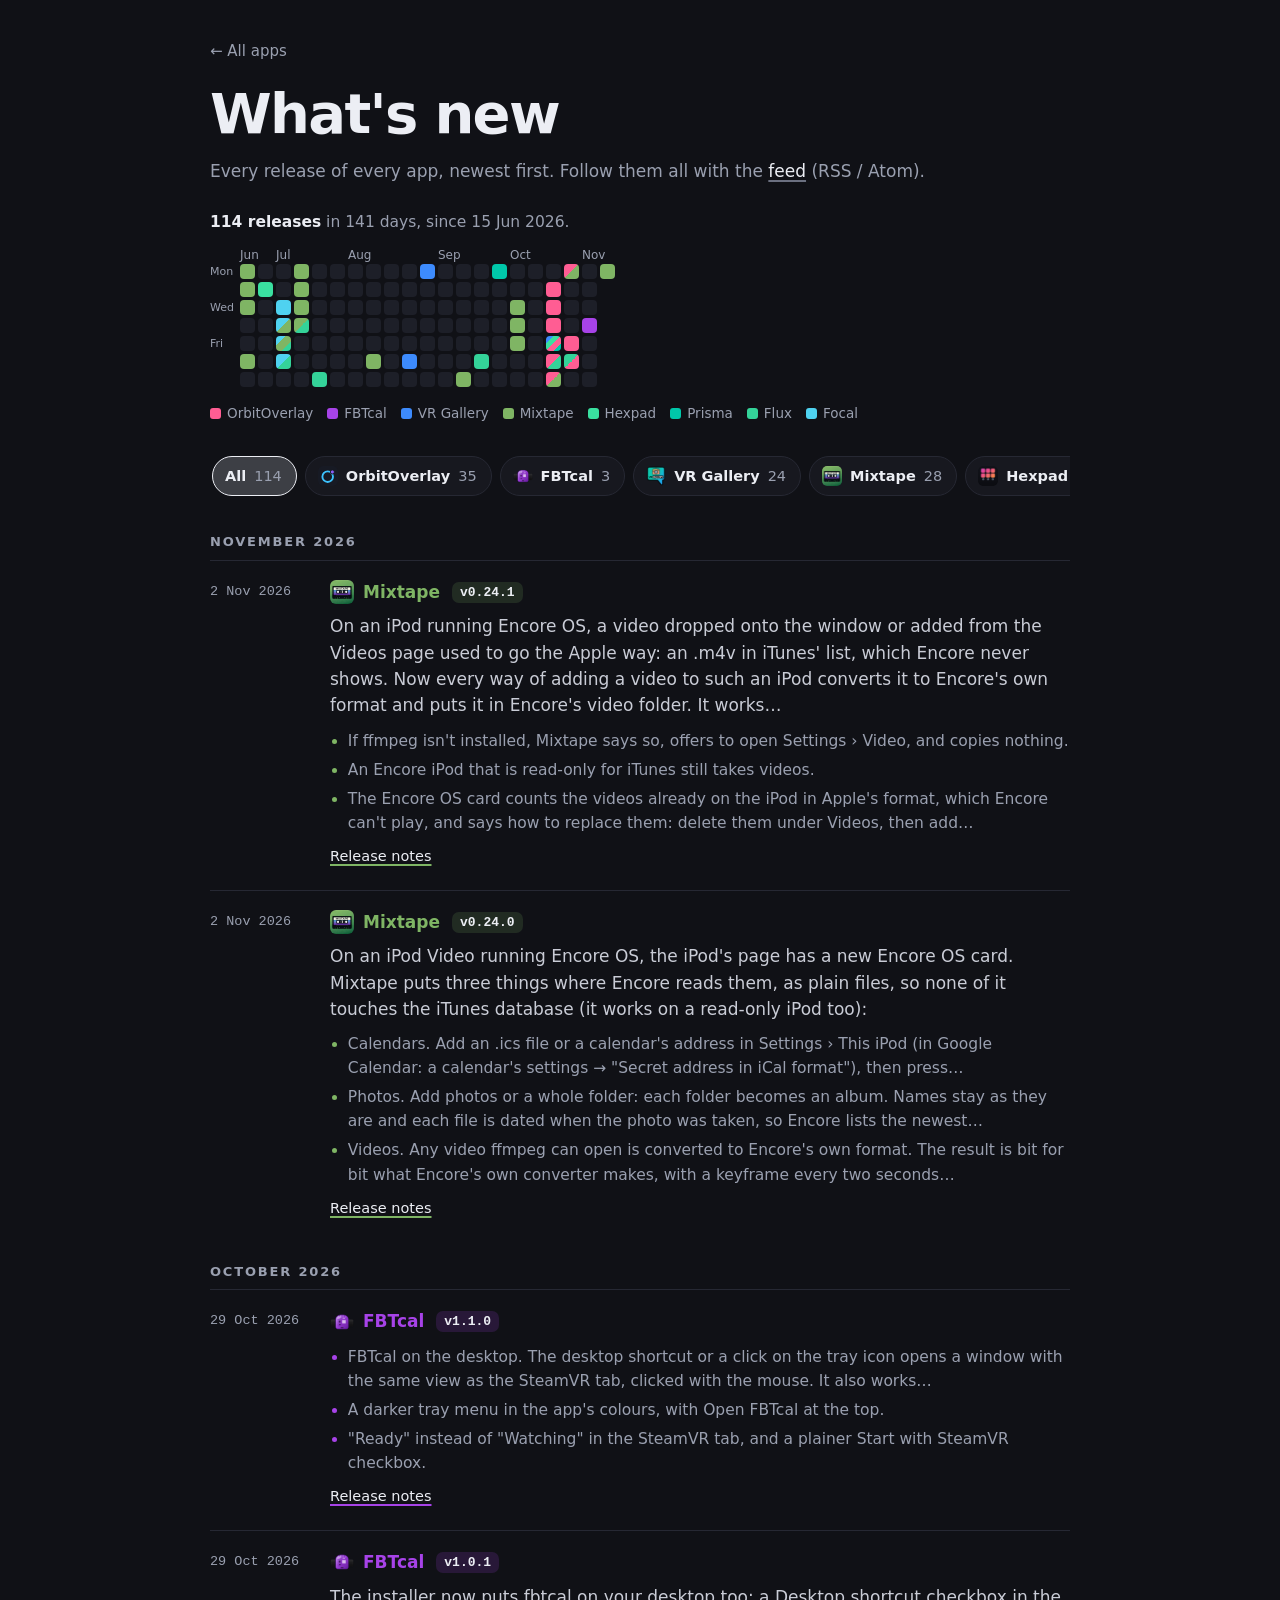
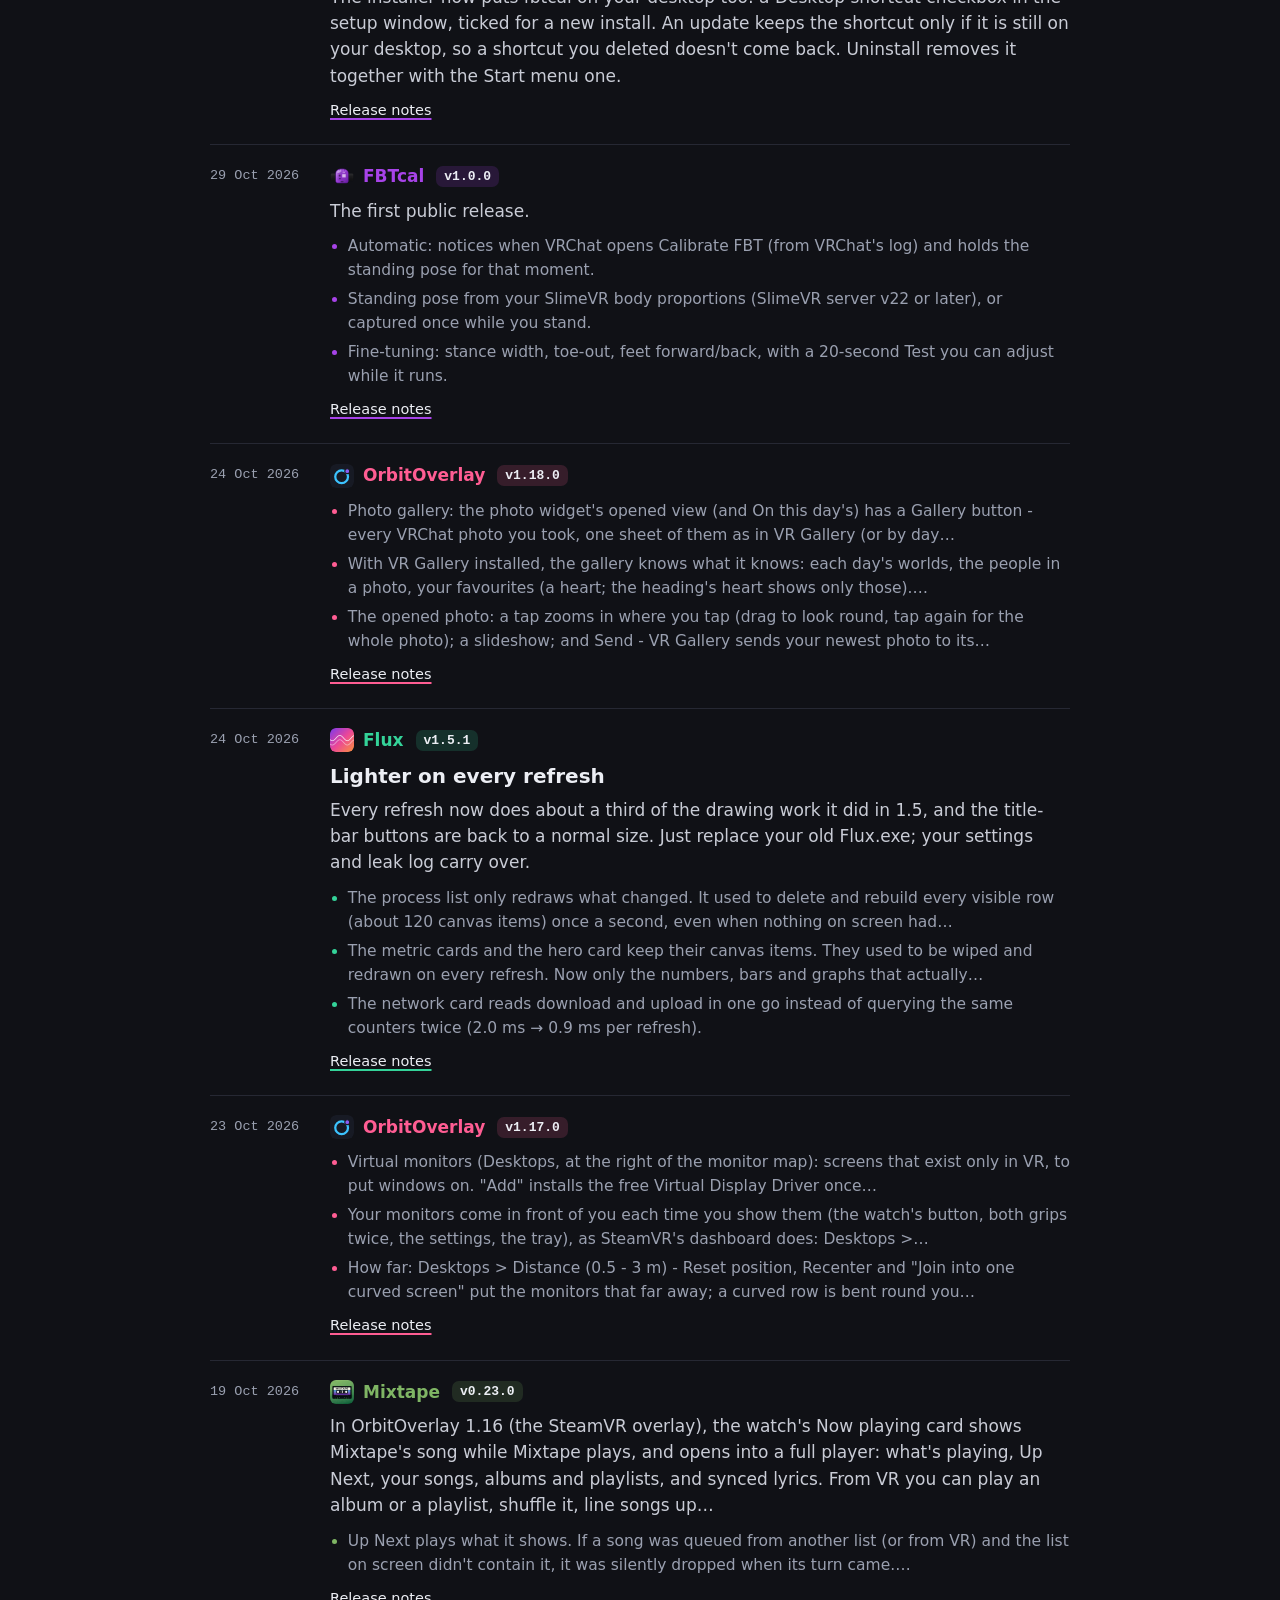
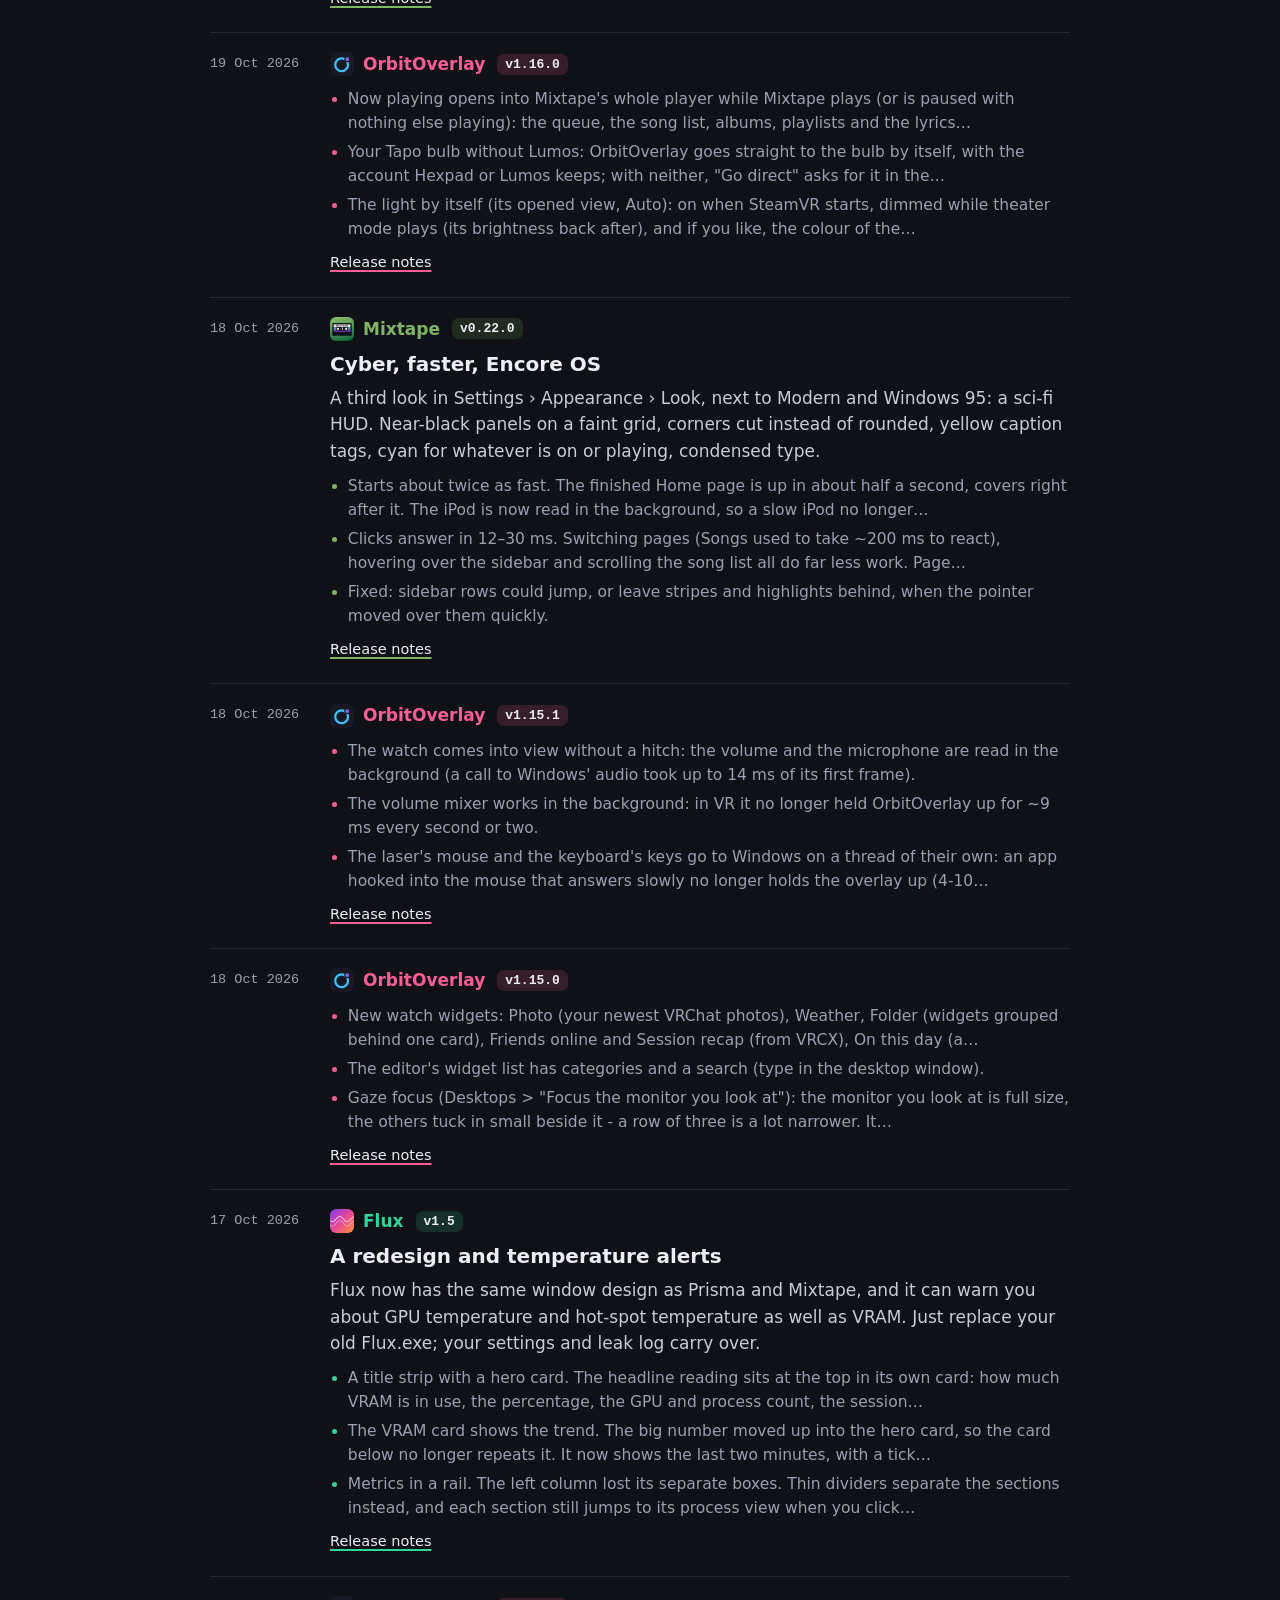
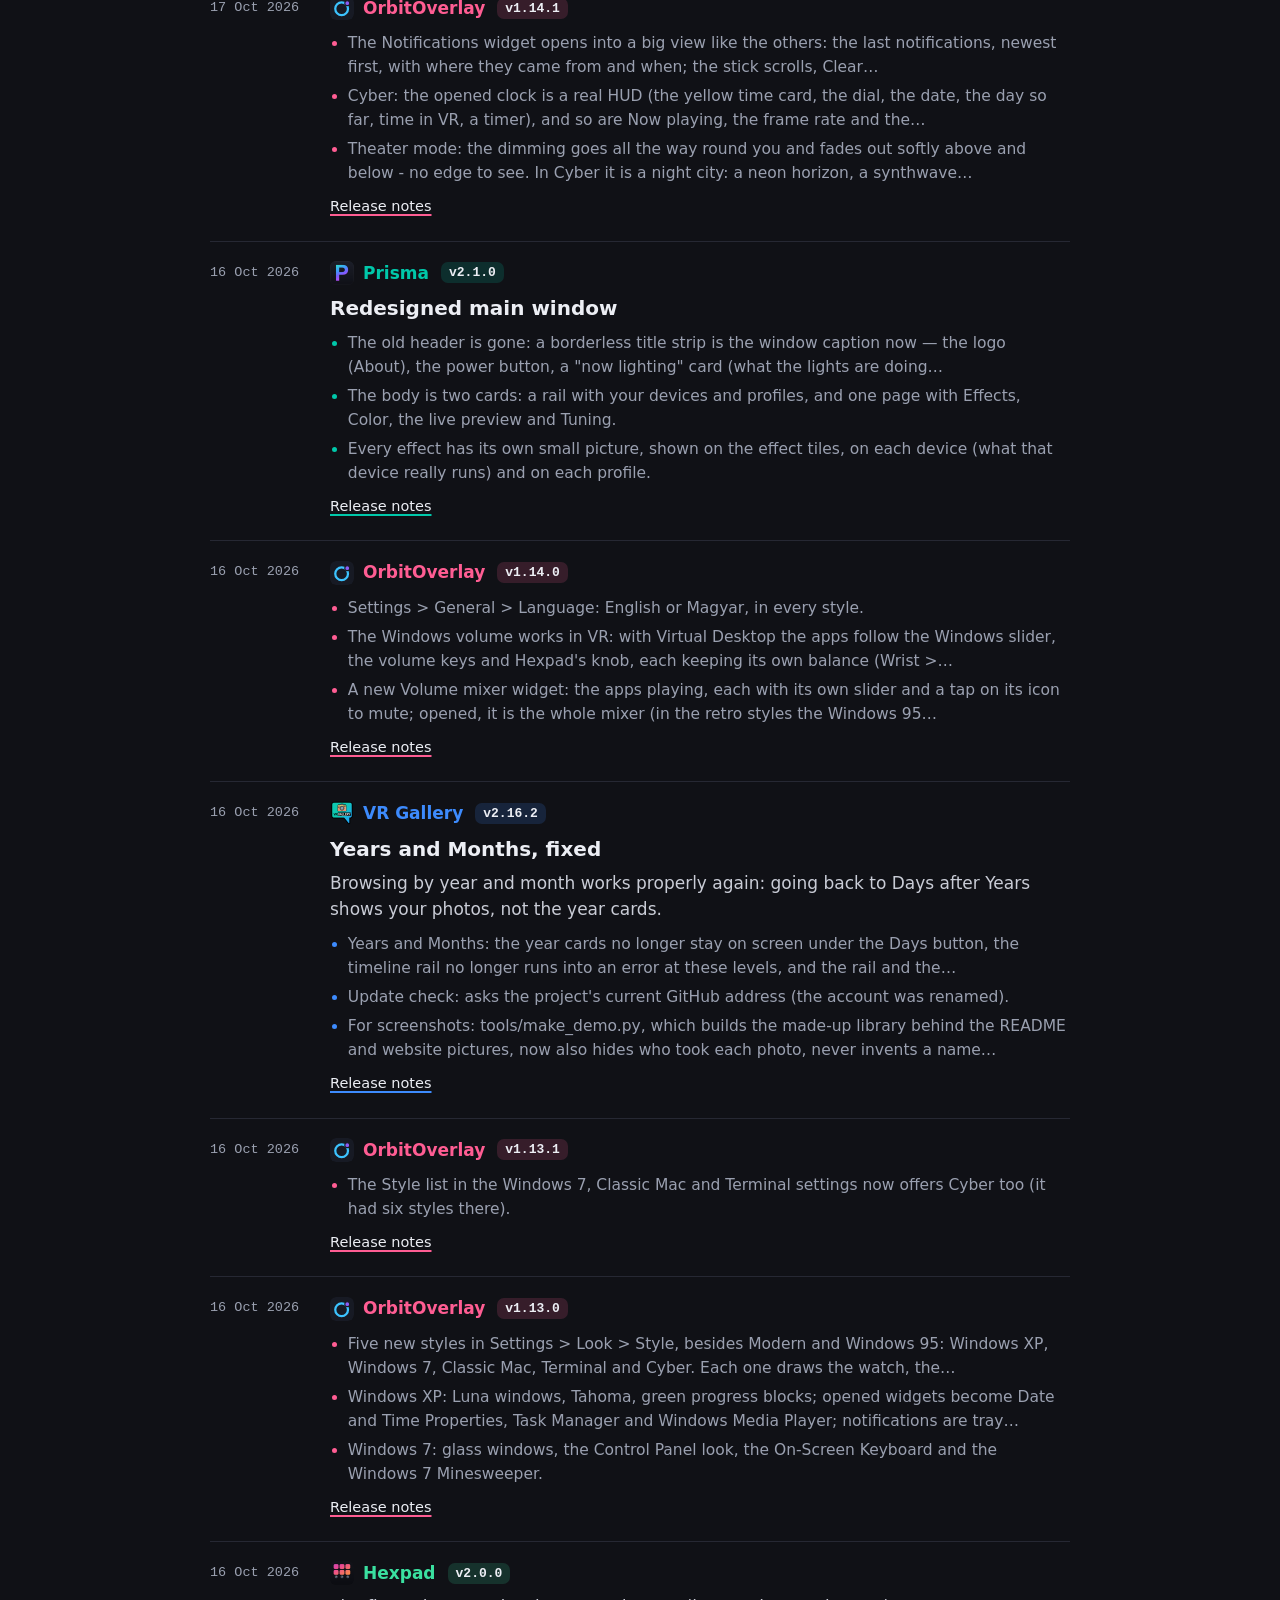
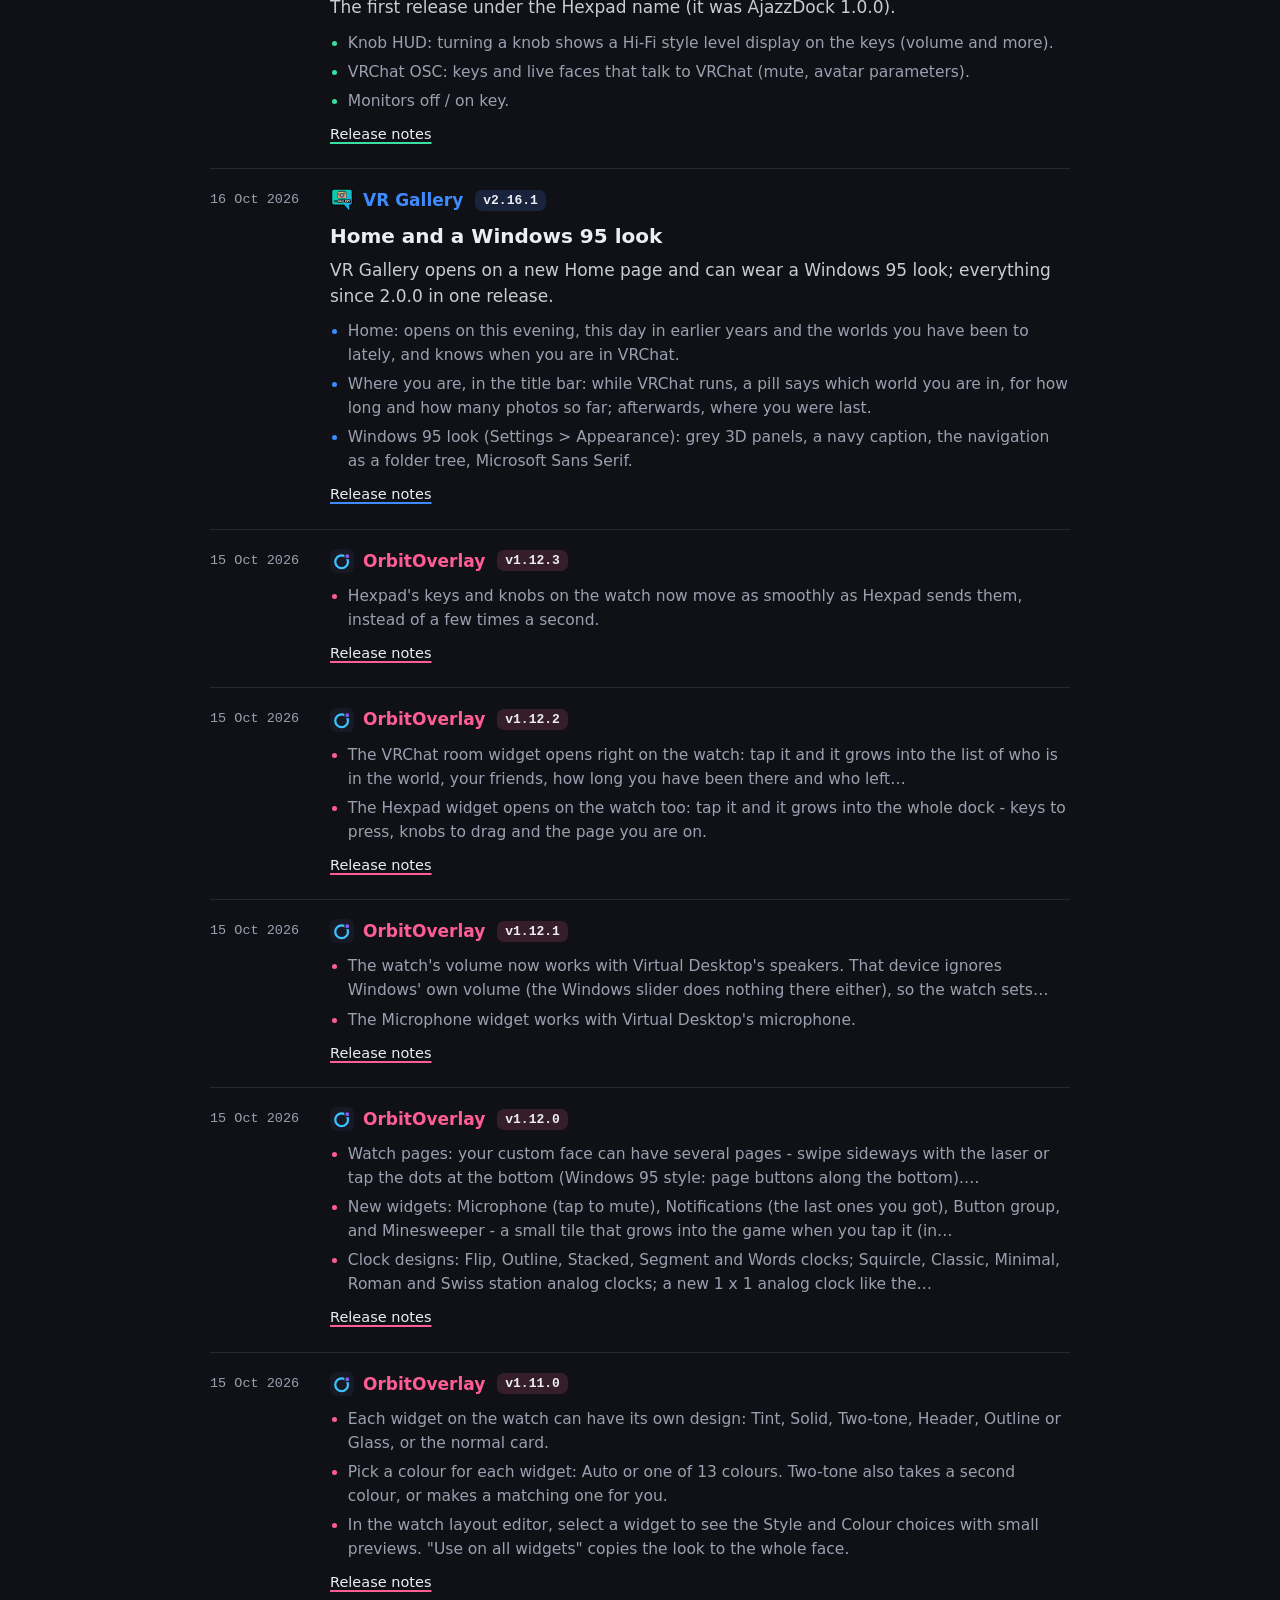
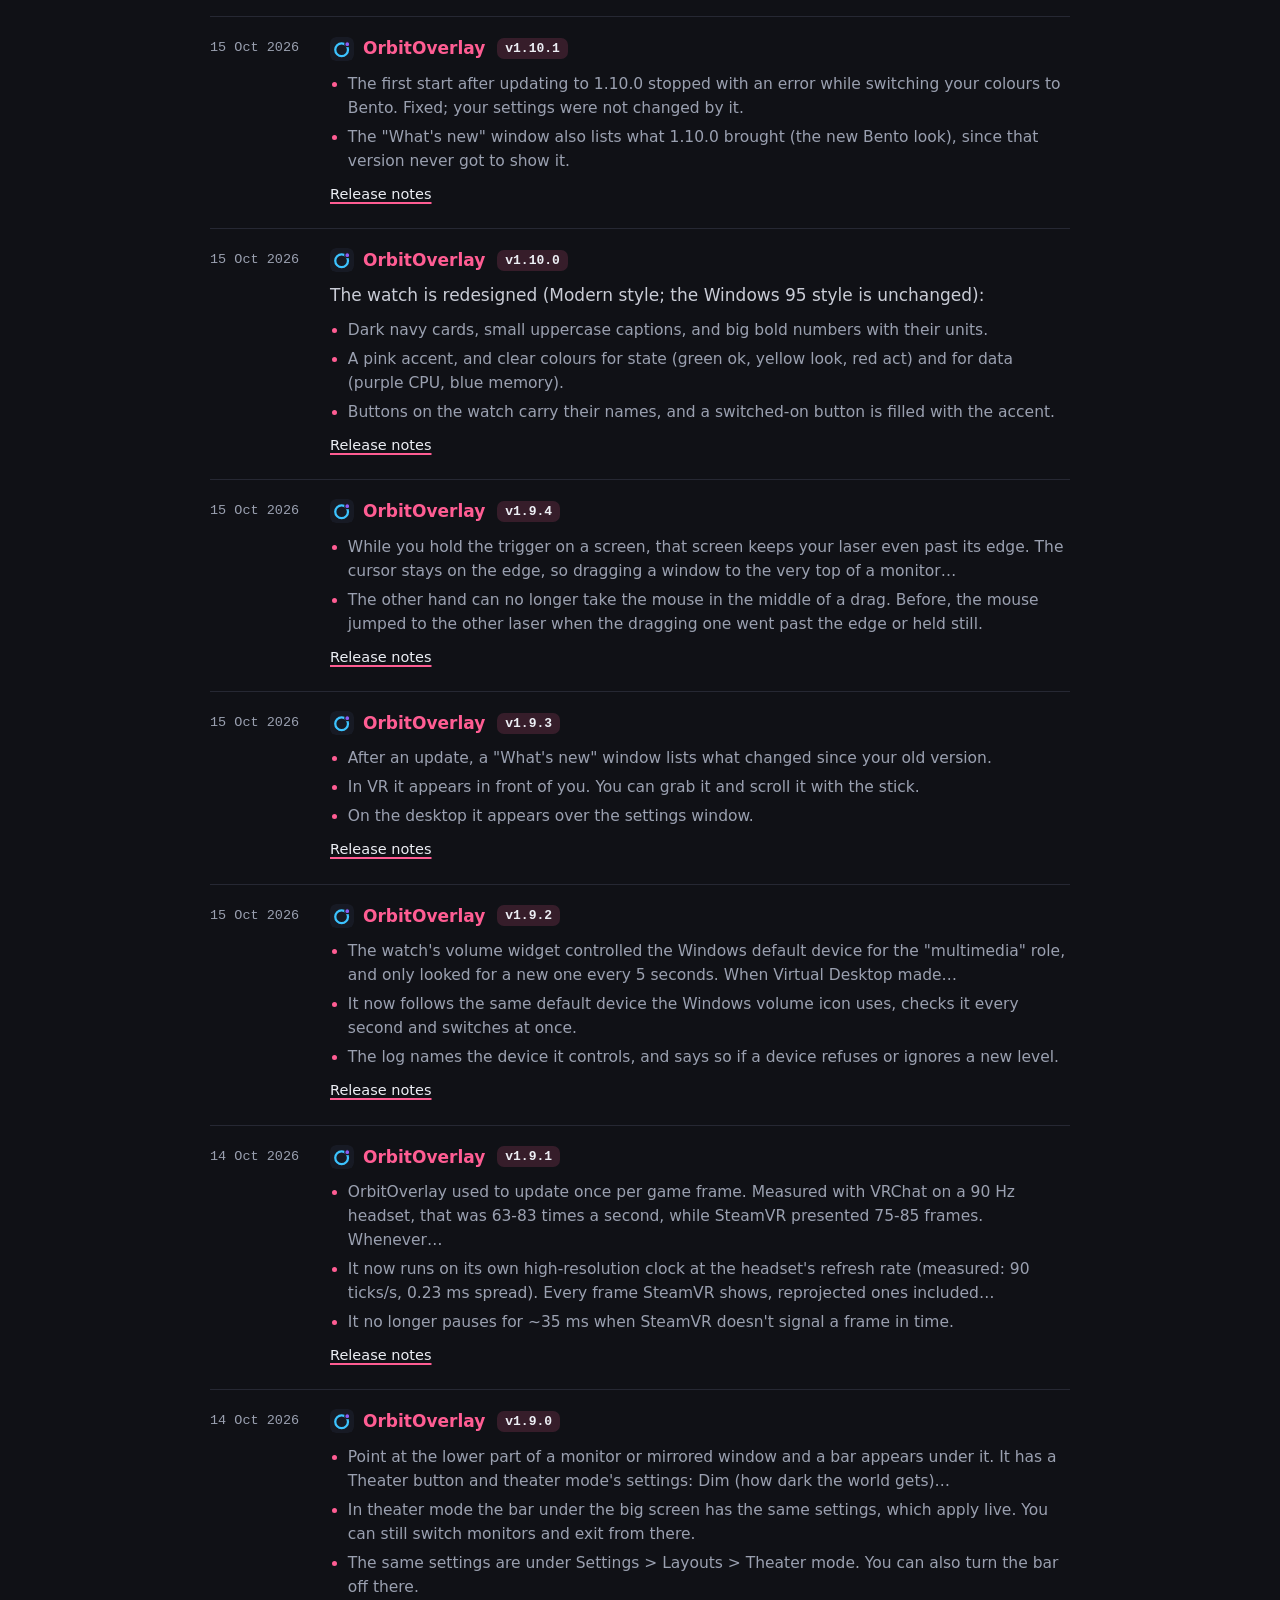
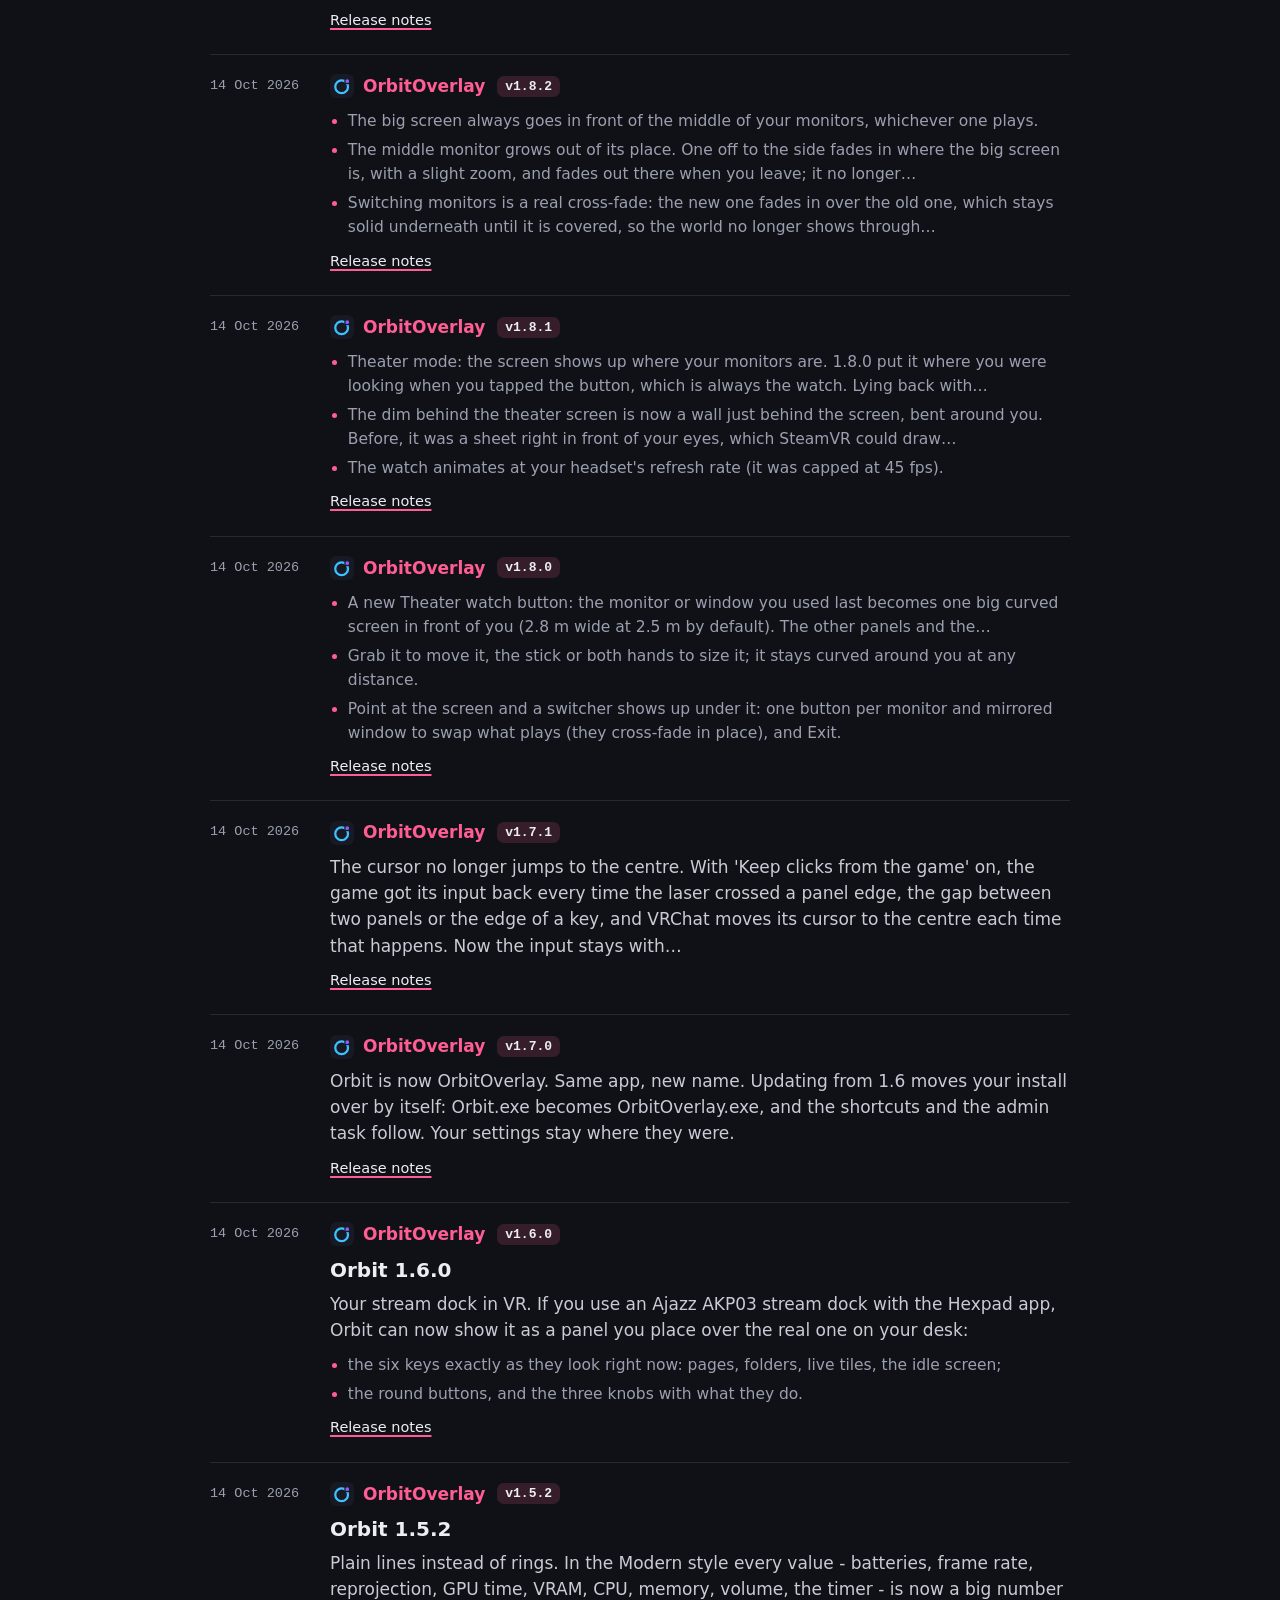
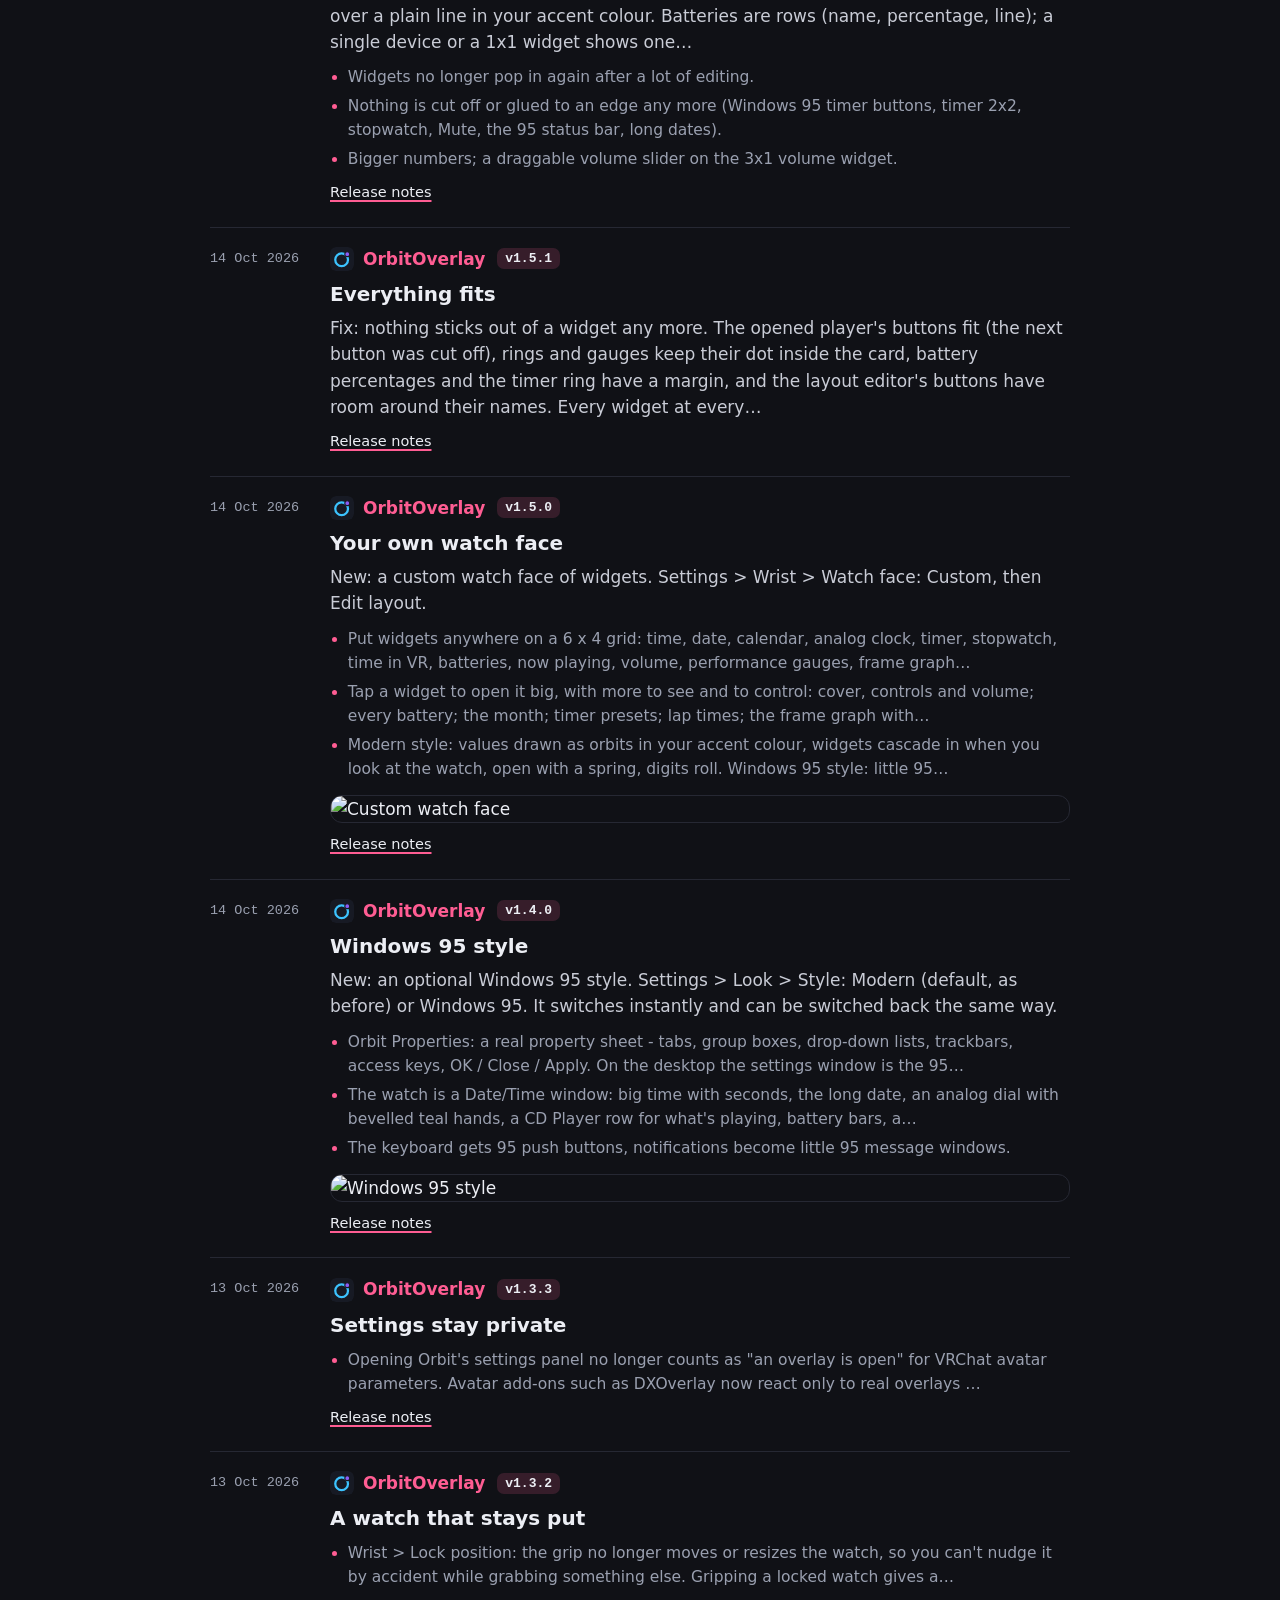
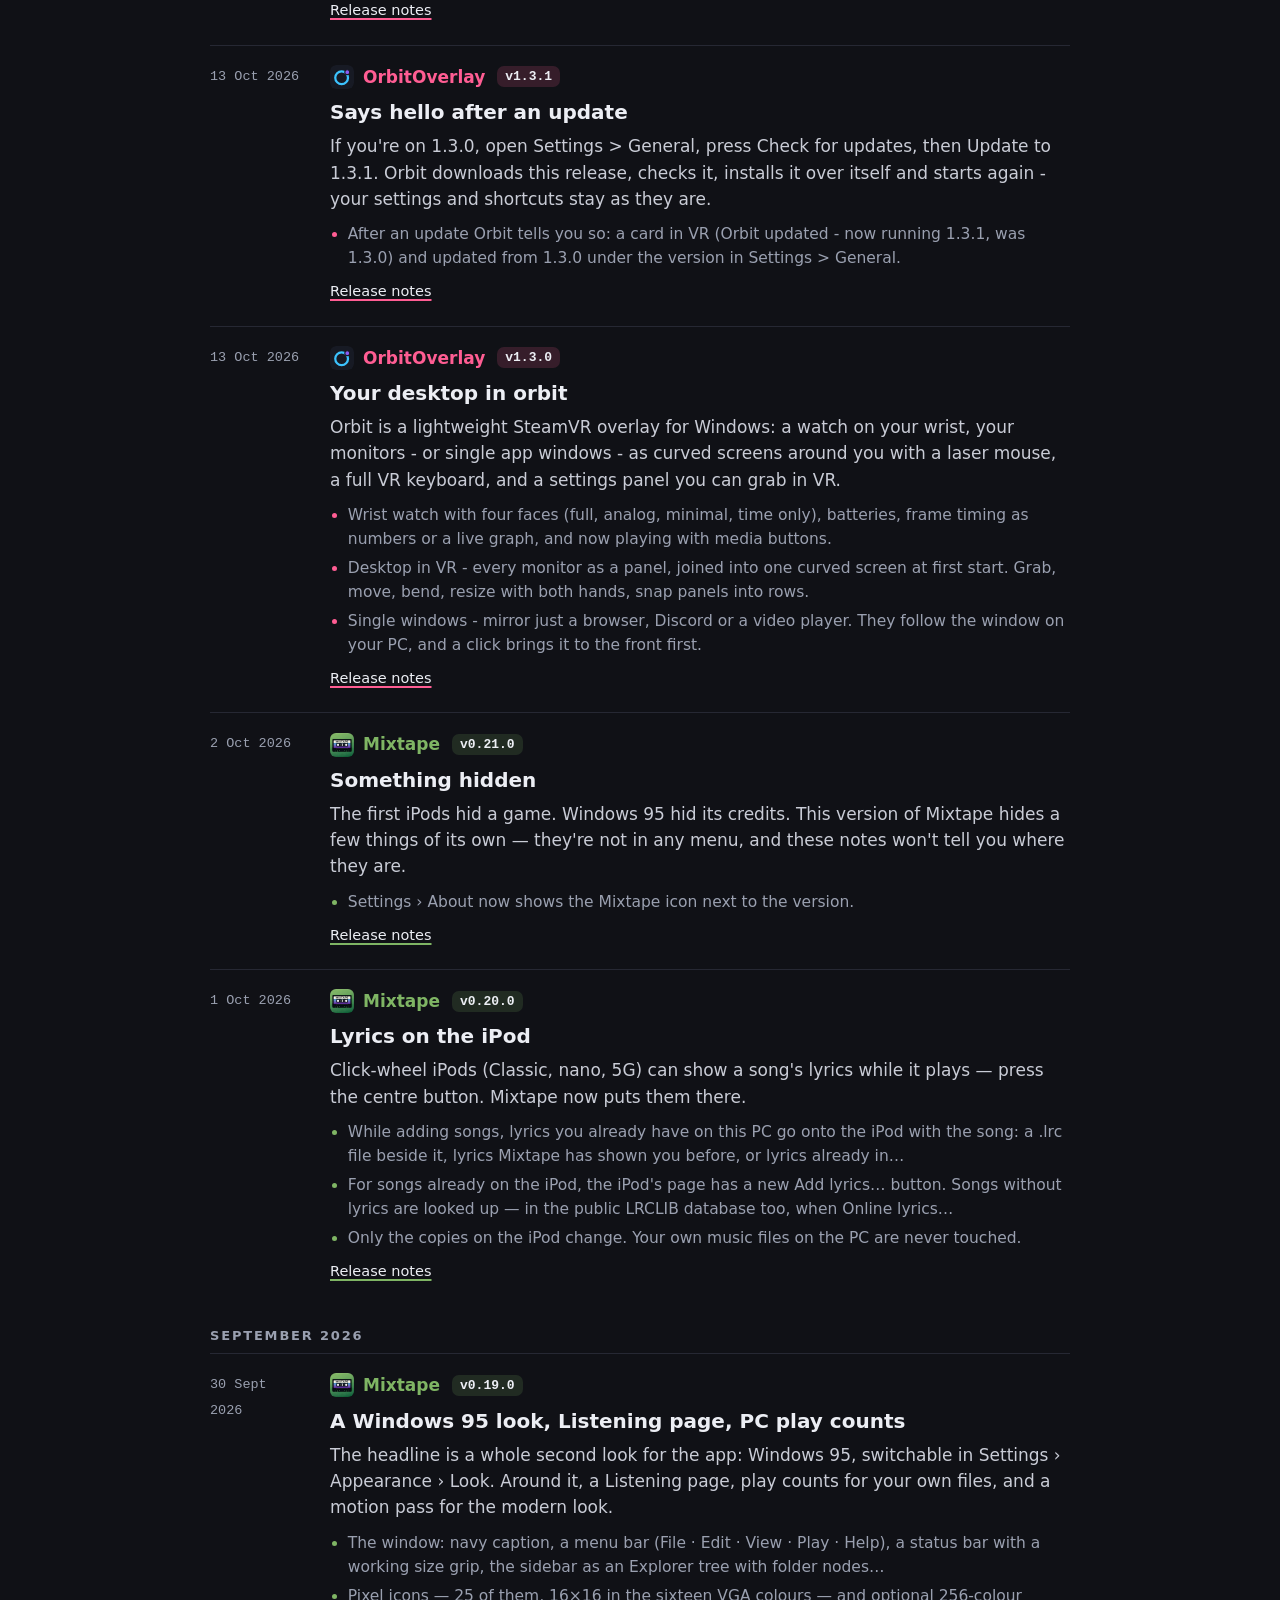
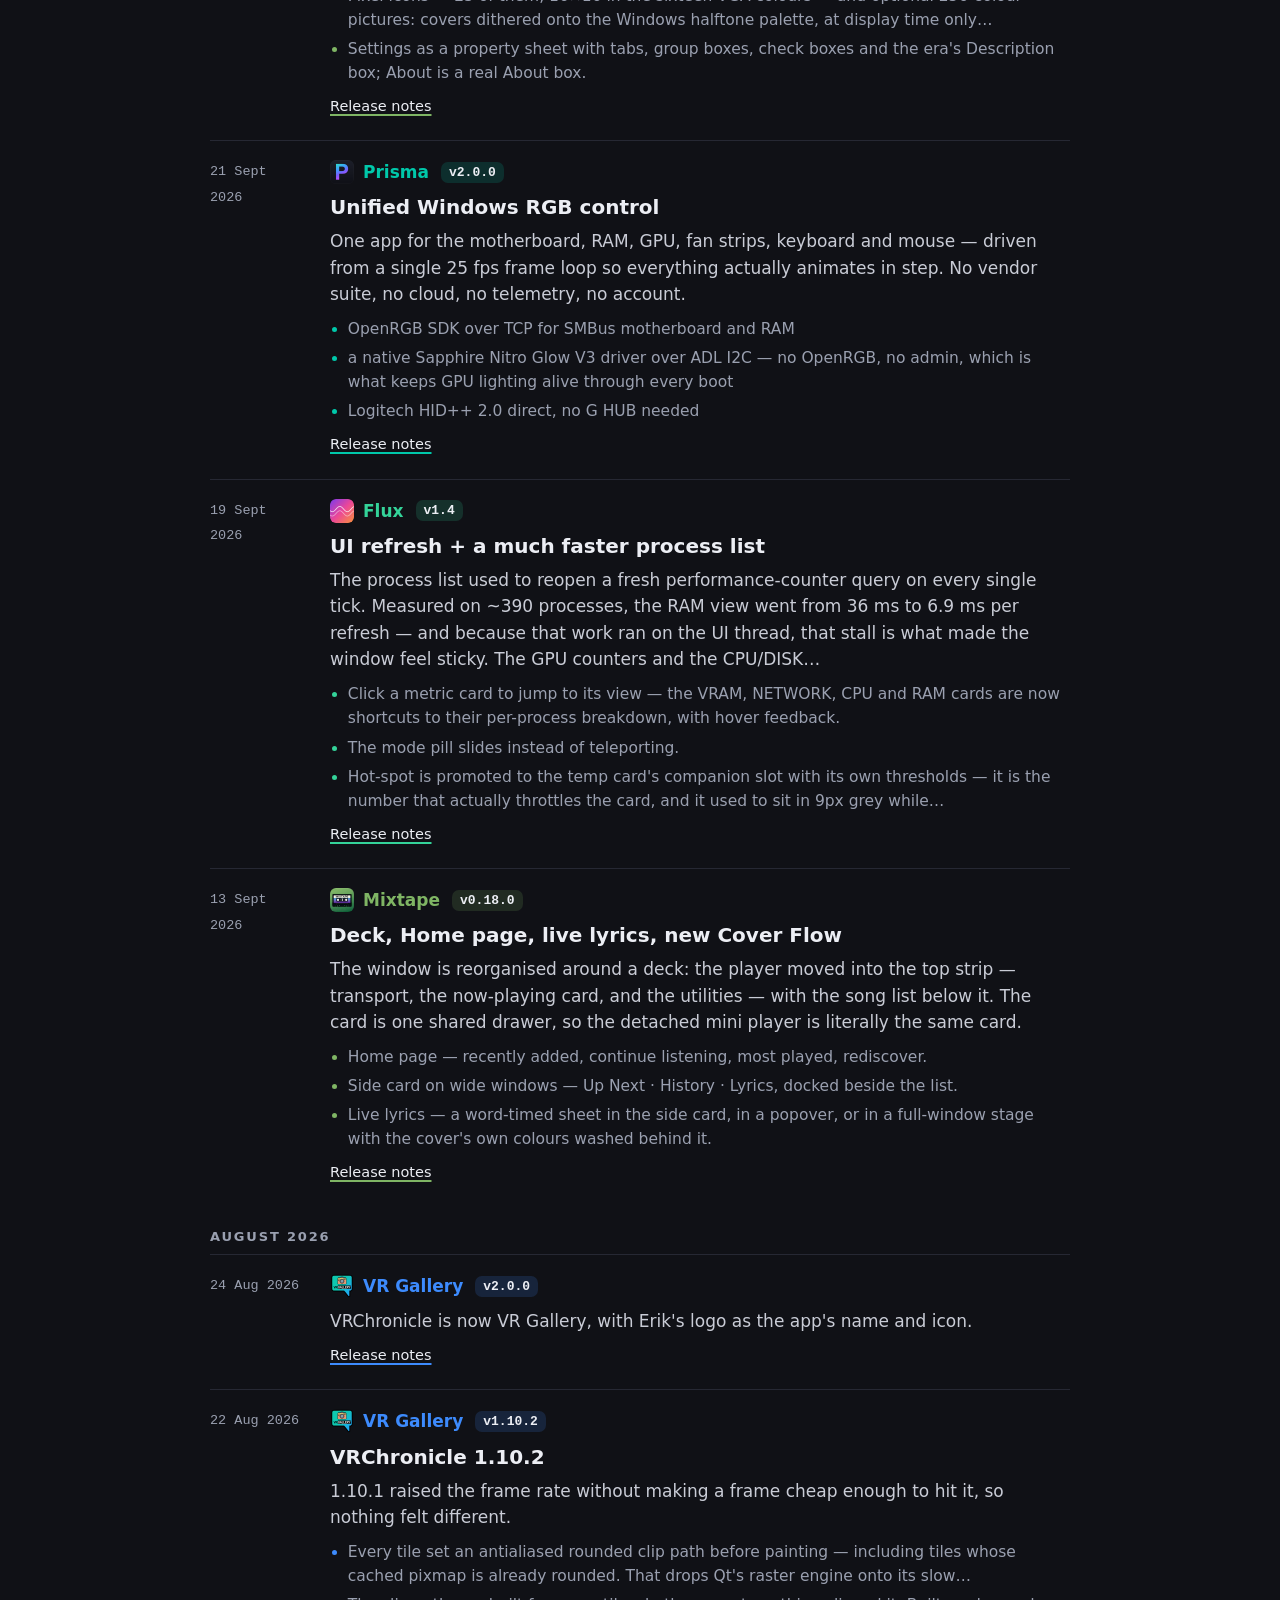
==== commit d08c5a2c: "What's new: the latest releases" ====
--- a/news.html
+++ b/news.html
@@ -91,19 +91,22 @@
 <nav class="crumb"><a href="./">← All apps</a></nav>
 <h1>What's new</h1>
 <p class="by">Every release of every app, newest first. Follow them all with the <a href="feed.xml">feed</a> (RSS / Atom).</p>
-<section class="cal" aria-label="Releases by day"><p class="cal-sum"><b>112 releases</b> in 137 days, since 15 Jun 2026.</p><div class="cal-scroll"><div class="cal-box" style="--weeks:20"><div class="cal-m" aria-hidden="true"><span style="--c:0">Jun</span><span style="--c:2">Jul</span><span style="--c:6">Aug</span><span style="--c:11">Sep</span><span style="--c:15">Oct</span><span style="--c:19">Nov</span></div><div class="cal-w" aria-hidden="true"><span>Mon</span><span></span><span>Wed</span><span></span><span>Fri</span><span></span><span></span></div><div class="cal-g"><a class="d on" href="#d-2026-06-15" style="background:#7fb564" title="15 Jun 2026: Mixtape v0.2, Mixtape v0.3, Mixtape v0.4, Mixtape v0.5, Mixtape v0.5.1, Mixtape v0.6, Mixtape v0.6.1, Mixtape linux-appimage-0.1" aria-label="15 Jun 2026: Mixtape v0.2, Mixtape v0.3, Mixtape v0.4, Mixtape v0.5, Mixtape v0.5.1, Mixtape v0.6, Mixtape v0.6.1, Mixtape linux-appimage-0.1"></a><a class="d on" href="#d-2026-06-16" style="background:#7fb564" title="16 Jun 2026: Mixtape v0.7.0, Mixtape v0.8.0, Mixtape v0.9.0" aria-label="16 Jun 2026: Mixtape v0.7.0, Mixtape v0.8.0, Mixtape v0.9.0"></a><a class="d on" href="#d-2026-06-17" style="background:#7fb564" title="17 Jun 2026: Mixtape v0.10.0" aria-label="17 Jun 2026: Mixtape v0.10.0"></a><span class="d"></span><span class="d"></span><a class="d on" href="#d-2026-06-20" style="background:#7fb564" title="20 Jun 2026: Mixtape v0.11.0" aria-label="20 Jun 2026: Mixtape v0.11.0"></a><span class="d"></span><span class="d"></span><a class="d on" href="#d-2026-06-23" style="background:#3ae0a0" title="23 Jun 2026: Hexpad v1.0.0" aria-label="23 Jun 2026: Hexpad v1.0.0"></a><span class="d"></span><span class="d"></span><span class="d"></span><span class="d"></span><span class="d"></span><span class="d"></span><span class="d"></span><a class="d on" href="#d-2026-07-01" style="background:#4fd2f0" title="1 Jul 2026: Focal v1.0, Focal v1.1" aria-label="1 Jul 2026: Focal v1.0, Focal v1.1"></a><a class="d on" href="#d-2026-07-02" style="background:linear-gradient(135deg,#4fd2f0 0% 50%,#7fb564 50% 100%)" title="2 Jul 2026: Focal v1.2, Focal v1.3, Mixtape v0.12.0, Focal v1.4" aria-label="2 Jul 2026: Focal v1.2, Focal v1.3, Mixtape v0.12.0, Focal v1.4"></a><a class="d on" href="#d-2026-07-03" style="background:linear-gradient(135deg,#4fd2f0 0% 33%,#7fb564 33% 67%,#34d399 67% 100%)" title="3 Jul 2026: Focal v1.5, Mixtape v0.12.1, Flux v1.0, Focal v1.6, Focal v1.7, Focal v1.8, Focal v1.9" aria-label="3 Jul 2026: Focal v1.5, Mixtape v0.12.1, Flux v1.0, Focal v1.6, Focal v1.7, Focal v1.8, Focal v1.9"></a><a class="d on" href="#d-2026-07-04" style="background:linear-gradient(135deg,#4fd2f0 0% 50%,#34d399 50% 100%)" title="4 Jul 2026: Focal v2.0, Flux v1.1, Focal v2.1, Flux v1.2" aria-label="4 Jul 2026: Focal v2.0, Flux v1.1, Focal v2.1, Flux v1.2"></a><span class="d"></span><a class="d on" href="#d-2026-07-06" style="background:#7fb564" title="6 Jul 2026: Mixtape v0.13.0" aria-label="6 Jul 2026: Mixtape v0.13.0"></a><a class="d on" href="#d-2026-07-07" style="background:#7fb564" title="7 Jul 2026: Mixtape v0.14.0" aria-label="7 Jul 2026: Mixtape v0.14.0"></a><a class="d on" href="#d-2026-07-08" style="background:#7fb564" title="8 Jul 2026: Mixtape v0.15.0" aria-label="8 Jul 2026: Mixtape v0.15.0"></a><a class="d on" href="#d-2026-07-09" style="background:linear-gradient(135deg,#7fb564 0% 50%,#34d399 50% 100%)" title="9 Jul 2026: Mixtape v0.16.0, Flux v1.2.1" aria-label="9 Jul 2026: Mixtape v0.16.0, Flux v1.2.1"></a><span class="d"></span><span class="d"></span><span class="d"></span><span class="d"></span><span class="d"></span><span class="d"></span><span class="d"></span><span class="d"></span><span class="d"></span><a class="d on" href="#d-2026-07-19" style="background:#34d399" title="19 Jul 2026: Flux v1.3" aria-label="19 Jul 2026: Flux v1.3"></a><span class="d"></span><span class="d"></span><span class="d"></span><span class="d"></span><span class="d"></span><span class="d"></span><span class="d"></span><span class="d"></span><span class="d"></span><span class="d"></span><span class="d"></span><span class="d"></span><span class="d"></span><span class="d"></span><span class="d"></span><span class="d"></span><span class="d"></span><span class="d"></span><span class="d"></span><a class="d on" href="#d-2026-08-08" style="background:#7fb564" title="8 Aug 2026: Mixtape v0.17.0" aria-label="8 Aug 2026: Mixtape v0.17.0"></a><span class="d"></span><span class="d"></span><span class="d"></span><span class="d"></span><span class="d"></span><span class="d"></span><span class="d"></span><span class="d"></span><span class="d"></span><span class="d"></span><span class="d"></span><span class="d"></span><span class="d"></span><a class="d on" href="#d-2026-08-22" style="background:#3d8bfd" title="22 Aug 2026: VR Gallery v1.1.0, VR Gallery v1.2.0, VR Gallery v1.2.1, VR Gallery v1.2.2, VR Gallery v1.2.3, VR Gallery v1.3.0, VR Gallery v1.3.1, VR Gallery v1.4.0, VR Gallery v1.4.1, VR Gallery v1.5.0, VR Gallery v1.6.0, VR Gallery v1.6.1, VR Gallery v1.7.0, VR Gallery v1.7.1, VR Gallery v1.8.0, VR Gallery v1.8.1, VR Gallery v1.8.2, VR Gallery v1.9.0, VR Gallery v1.10.0, VR Gallery v1.10.1, VR Gallery v1.10.2" aria-label="22 Aug 2026: VR Gallery v1.1.0, VR Gallery v1.2.0, VR Gallery v1.2.1, VR Gallery v1.2.2, VR Gallery v1.2.3, VR Gallery v1.3.0, VR Gallery v1.3.1, VR Gallery v1.4.0, VR Gallery v1.4.1, VR Gallery v1.5.0, VR Gallery v1.6.0, VR Gallery v1.6.1, VR Gallery v1.7.0, VR Gallery v1.7.1, VR Gallery v1.8.0, VR Gallery v1.8.1, VR Gallery v1.8.2, VR Gallery v1.9.0, VR Gallery v1.10.0, VR Gallery v1.10.1, VR Gallery v1.10.2"></a><span class="d"></span><a class="d on" href="#d-2026-08-24" style="background:#3d8bfd" title="24 Aug 2026: VR Gallery v2.0.0" aria-label="24 Aug 2026: VR Gallery v2.0.0"></a><span class="d"></span><span class="d"></span><span class="d"></span><span class="d"></span><span class="d"></span><span class="d"></span><span class="d"></span><span class="d"></span><span class="d"></span><span class="d"></span><span class="d"></span><span class="d"></span><span class="d"></span><span class="d"></span><span class="d"></span><span class="d"></span><span class="d"></span><span class="d"></span><span class="d"></span><a class="d on" href="#d-2026-09-13" style="background:#7fb564" title="13 Sept 2026: Mixtape v0.18.0" aria-label="13 Sept 2026: Mixtape v0.18.0"></a><span class="d"></span><span class="d"></span><span class="d"></span><span class="d"></span><span class="d"></span><a class="d on" href="#d-2026-09-19" style="background:#34d399" title="19 Sept 2026: Flux v1.4" aria-label="19 Sept 2026: Flux v1.4"></a><span class="d"></span><a class="d on" href="#d-2026-09-21" style="background:#00c8aa" title="21 Sept 2026: Prisma v2.0.0" aria-label="21 Sept 2026: Prisma v2.0.0"></a><span class="d"></span><span class="d"></span><span class="d"></span><span class="d"></span><span class="d"></span><span class="d"></span><span class="d"></span><span class="d"></span><a class="d on" href="#d-2026-09-30" style="background:#7fb564" title="30 Sept 2026: Mixtape v0.19.0" aria-label="30 Sept 2026: Mixtape v0.19.0"></a><a class="d on" href="#d-2026-10-01" style="background:#7fb564" title="1 Oct 2026: Mixtape v0.20.0" aria-label="1 Oct 2026: Mixtape v0.20.0"></a><a class="d on" href="#d-2026-10-02" style="background:#7fb564" title="2 Oct 2026: Mixtape v0.21.0" aria-label="2 Oct 2026: Mixtape v0.21.0"></a><span class="d"></span><span class="d"></span><span class="d"></span><span class="d"></span><span class="d"></span><span class="d"></span><span class="d"></span><span class="d"></span><span class="d"></span><span class="d"></span><a class="d on" href="#d-2026-10-13" style="background:#ff5d93" title="13 Oct 2026: OrbitOverlay v1.3.0, OrbitOverlay v1.3.1, OrbitOverlay v1.3.2, OrbitOverlay v1.3.3" aria-label="13 Oct 2026: OrbitOverlay v1.3.0, OrbitOverlay v1.3.1, OrbitOverlay v1.3.2, OrbitOverlay v1.3.3"></a><a class="d on" href="#d-2026-10-14" style="background:#ff5d93" title="14 Oct 2026: OrbitOverlay v1.4.0, OrbitOverlay v1.5.0, OrbitOverlay v1.5.1, OrbitOverlay v1.5.2, OrbitOverlay v1.6.0, OrbitOverlay v1.7.0, OrbitOverlay v1.7.1, OrbitOverlay v1.8.0, OrbitOverlay v1.8.1, OrbitOverlay v1.8.2, OrbitOverlay v1.9.0, OrbitOverlay v1.9.1" aria-label="14 Oct 2026: OrbitOverlay v1.4.0, OrbitOverlay v1.5.0, OrbitOverlay v1.5.1, OrbitOverlay v1.5.2, OrbitOverlay v1.6.0, OrbitOverlay v1.7.0, OrbitOverlay v1.7.1, OrbitOverlay v1.8.0, OrbitOverlay v1.8.1, OrbitOverlay v1.8.2, OrbitOverlay v1.9.0, OrbitOverlay v1.9.1"></a><a class="d on" href="#d-2026-10-15" style="background:#ff5d93" title="15 Oct 2026: OrbitOverlay v1.9.2, OrbitOverlay v1.9.3, OrbitOverlay v1.9.4, OrbitOverlay v1.10.0, OrbitOverlay v1.10.1, OrbitOverlay v1.11.0, OrbitOverlay v1.12.0, OrbitOverlay v1.12.1, OrbitOverlay v1.12.2, OrbitOverlay v1.12.3" aria-label="15 Oct 2026: OrbitOverlay v1.9.2, OrbitOverlay v1.9.3, OrbitOverlay v1.9.4, OrbitOverlay v1.10.0, OrbitOverlay v1.10.1, OrbitOverlay v1.11.0, OrbitOverlay v1.12.0, OrbitOverlay v1.12.1, OrbitOverlay v1.12.2, OrbitOverlay v1.12.3"></a><a class="d on" href="#d-2026-10-16" style="background:linear-gradient(135deg,#3d8bfd 0% 25%,#3ae0a0 25% 50%,#ff5d93 50% 75%,#00c8aa 75% 100%)" title="16 Oct 2026: VR Gallery v2.16.1, Hexpad v2.0.0, OrbitOverlay v1.13.0, OrbitOverlay v1.13.1, VR Gallery v2.16.2, OrbitOverlay v1.14.0, Prisma v2.1.0" aria-label="16 Oct 2026: VR Gallery v2.16.1, Hexpad v2.0.0, OrbitOverlay v1.13.0, OrbitOverlay v1.13.1, VR Gallery v2.16.2, OrbitOverlay v1.14.0, Prisma v2.1.0"></a><a class="d on" href="#d-2026-10-17" style="background:linear-gradient(135deg,#ff5d93 0% 50%,#34d399 50% 100%)" title="17 Oct 2026: OrbitOverlay v1.14.1, Flux v1.5" aria-label="17 Oct 2026: OrbitOverlay v1.14.1, Flux v1.5"></a><a class="d on" href="#d-2026-10-18" style="background:linear-gradient(135deg,#ff5d93 0% 50%,#7fb564 50% 100%)" title="18 Oct 2026: OrbitOverlay v1.15.0, OrbitOverlay v1.15.1, Mixtape v0.22.0" aria-label="18 Oct 2026: OrbitOverlay v1.15.0, OrbitOverlay v1.15.1, Mixtape v0.22.0"></a><a class="d on" href="#d-2026-10-19" style="background:linear-gradient(135deg,#ff5d93 0% 50%,#7fb564 50% 100%)" title="19 Oct 2026: OrbitOverlay v1.16.0, Mixtape v0.23.0" aria-label="19 Oct 2026: OrbitOverlay v1.16.0, Mixtape v0.23.0"></a><span class="d"></span><span class="d"></span><span class="d"></span><a class="d on" href="#d-2026-10-23" style="background:#ff5d93" title="23 Oct 2026: OrbitOverlay v1.17.0" aria-label="23 Oct 2026: OrbitOverlay v1.17.0"></a><a class="d on" href="#d-2026-10-24" style="background:linear-gradient(135deg,#34d399 0% 50%,#ff5d93 50% 100%)" title="24 Oct 2026: Flux v1.5.1, OrbitOverlay v1.18.0" aria-label="24 Oct 2026: Flux v1.5.1, OrbitOverlay v1.18.0"></a><span class="d"></span><span class="d"></span><span class="d"></span><span class="d"></span><a class="d on" href="#d-2026-10-29" style="background:#a743e8" title="29 Oct 2026: FBTcal v1.0.0, FBTcal v1.0.1, FBTcal v1.1.0" aria-label="29 Oct 2026: FBTcal v1.0.0, FBTcal v1.0.1, FBTcal v1.1.0"></a><span class="d out"></span><span class="d out"></span><span class="d out"></span></div></div></div><p class="cal-key"><span style="--acc:#ff5d93"><i></i>OrbitOverlay</span><span style="--acc:#a743e8"><i></i>FBTcal</span><span style="--acc:#3d8bfd"><i></i>VR Gallery</span><span style="--acc:#7fb564"><i></i>Mixtape</span><span style="--acc:#3ae0a0"><i></i>Hexpad</span><span style="--acc:#00c8aa"><i></i>Prisma</span><span style="--acc:#34d399"><i></i>Flux</span><span style="--acc:#4fd2f0"><i></i>Focal</span></p></section>
+<section class="cal" aria-label="Releases by day"><p class="cal-sum"><b>114 releases</b> in 141 days, since 15 Jun 2026.</p><div class="cal-scroll"><div class="cal-box" style="--weeks:21"><div class="cal-m" aria-hidden="true"><span style="--c:0">Jun</span><span style="--c:2">Jul</span><span style="--c:6">Aug</span><span style="--c:11">Sep</span><span style="--c:15">Oct</span><span style="--c:19">Nov</span></div><div class="cal-w" aria-hidden="true"><span>Mon</span><span></span><span>Wed</span><span></span><span>Fri</span><span></span><span></span></div><div class="cal-g"><a class="d on" href="#d-2026-06-15" style="background:#7fb564" title="15 Jun 2026: Mixtape v0.2, Mixtape v0.3, Mixtape v0.4, Mixtape v0.5, Mixtape v0.5.1, Mixtape v0.6, Mixtape v0.6.1, Mixtape linux-appimage-0.1" aria-label="15 Jun 2026: Mixtape v0.2, Mixtape v0.3, Mixtape v0.4, Mixtape v0.5, Mixtape v0.5.1, Mixtape v0.6, Mixtape v0.6.1, Mixtape linux-appimage-0.1"></a><a class="d on" href="#d-2026-06-16" style="background:#7fb564" title="16 Jun 2026: Mixtape v0.7.0, Mixtape v0.8.0, Mixtape v0.9.0" aria-label="16 Jun 2026: Mixtape v0.7.0, Mixtape v0.8.0, Mixtape v0.9.0"></a><a class="d on" href="#d-2026-06-17" style="background:#7fb564" title="17 Jun 2026: Mixtape v0.10.0" aria-label="17 Jun 2026: Mixtape v0.10.0"></a><span class="d"></span><span class="d"></span><a class="d on" href="#d-2026-06-20" style="background:#7fb564" title="20 Jun 2026: Mixtape v0.11.0" aria-label="20 Jun 2026: Mixtape v0.11.0"></a><span class="d"></span><span class="d"></span><a class="d on" href="#d-2026-06-23" style="background:#3ae0a0" title="23 Jun 2026: Hexpad v1.0.0" aria-label="23 Jun 2026: Hexpad v1.0.0"></a><span class="d"></span><span class="d"></span><span class="d"></span><span class="d"></span><span class="d"></span><span class="d"></span><span class="d"></span><a class="d on" href="#d-2026-07-01" style="background:#4fd2f0" title="1 Jul 2026: Focal v1.0, Focal v1.1" aria-label="1 Jul 2026: Focal v1.0, Focal v1.1"></a><a class="d on" href="#d-2026-07-02" style="background:linear-gradient(135deg,#4fd2f0 0% 50%,#7fb564 50% 100%)" title="2 Jul 2026: Focal v1.2, Focal v1.3, Mixtape v0.12.0, Focal v1.4" aria-label="2 Jul 2026: Focal v1.2, Focal v1.3, Mixtape v0.12.0, Focal v1.4"></a><a class="d on" href="#d-2026-07-03" style="background:linear-gradient(135deg,#4fd2f0 0% 33%,#7fb564 33% 67%,#34d399 67% 100%)" title="3 Jul 2026: Focal v1.5, Mixtape v0.12.1, Flux v1.0, Focal v1.6, Focal v1.7, Focal v1.8, Focal v1.9" aria-label="3 Jul 2026: Focal v1.5, Mixtape v0.12.1, Flux v1.0, Focal v1.6, Focal v1.7, Focal v1.8, Focal v1.9"></a><a class="d on" href="#d-2026-07-04" style="background:linear-gradient(135deg,#4fd2f0 0% 50%,#34d399 50% 100%)" title="4 Jul 2026: Focal v2.0, Flux v1.1, Focal v2.1, Flux v1.2" aria-label="4 Jul 2026: Focal v2.0, Flux v1.1, Focal v2.1, Flux v1.2"></a><span class="d"></span><a class="d on" href="#d-2026-07-06" style="background:#7fb564" title="6 Jul 2026: Mixtape v0.13.0" aria-label="6 Jul 2026: Mixtape v0.13.0"></a><a class="d on" href="#d-2026-07-07" style="background:#7fb564" title="7 Jul 2026: Mixtape v0.14.0" aria-label="7 Jul 2026: Mixtape v0.14.0"></a><a class="d on" href="#d-2026-07-08" style="background:#7fb564" title="8 Jul 2026: Mixtape v0.15.0" aria-label="8 Jul 2026: Mixtape v0.15.0"></a><a class="d on" href="#d-2026-07-09" style="background:linear-gradient(135deg,#7fb564 0% 50%,#34d399 50% 100%)" title="9 Jul 2026: Mixtape v0.16.0, Flux v1.2.1" aria-label="9 Jul 2026: Mixtape v0.16.0, Flux v1.2.1"></a><span class="d"></span><span class="d"></span><span class="d"></span><span class="d"></span><span class="d"></span><span class="d"></span><span class="d"></span><span class="d"></span><span class="d"></span><a class="d on" href="#d-2026-07-19" style="background:#34d399" title="19 Jul 2026: Flux v1.3" aria-label="19 Jul 2026: Flux v1.3"></a><span class="d"></span><span class="d"></span><span class="d"></span><span class="d"></span><span class="d"></span><span class="d"></span><span class="d"></span><span class="d"></span><span class="d"></span><span class="d"></span><span class="d"></span><span class="d"></span><span class="d"></span><span class="d"></span><span class="d"></span><span class="d"></span><span class="d"></span><span class="d"></span><span class="d"></span><a class="d on" href="#d-2026-08-08" style="background:#7fb564" title="8 Aug 2026: Mixtape v0.17.0" aria-label="8 Aug 2026: Mixtape v0.17.0"></a><span class="d"></span><span class="d"></span><span class="d"></span><span class="d"></span><span class="d"></span><span class="d"></span><span class="d"></span><span class="d"></span><span class="d"></span><span class="d"></span><span class="d"></span><span class="d"></span><span class="d"></span><a class="d on" href="#d-2026-08-22" style="background:#3d8bfd" title="22 Aug 2026: VR Gallery v1.1.0, VR Gallery v1.2.0, VR Gallery v1.2.1, VR Gallery v1.2.2, VR Gallery v1.2.3, VR Gallery v1.3.0, VR Gallery v1.3.1, VR Gallery v1.4.0, VR Gallery v1.4.1, VR Gallery v1.5.0, VR Gallery v1.6.0, VR Gallery v1.6.1, VR Gallery v1.7.0, VR Gallery v1.7.1, VR Gallery v1.8.0, VR Gallery v1.8.1, VR Gallery v1.8.2, VR Gallery v1.9.0, VR Gallery v1.10.0, VR Gallery v1.10.1, VR Gallery v1.10.2" aria-label="22 Aug 2026: VR Gallery v1.1.0, VR Gallery v1.2.0, VR Gallery v1.2.1, VR Gallery v1.2.2, VR Gallery v1.2.3, VR Gallery v1.3.0, VR Gallery v1.3.1, VR Gallery v1.4.0, VR Gallery v1.4.1, VR Gallery v1.5.0, VR Gallery v1.6.0, VR Gallery v1.6.1, VR Gallery v1.7.0, VR Gallery v1.7.1, VR Gallery v1.8.0, VR Gallery v1.8.1, VR Gallery v1.8.2, VR Gallery v1.9.0, VR Gallery v1.10.0, VR Gallery v1.10.1, VR Gallery v1.10.2"></a><span class="d"></span><a class="d on" href="#d-2026-08-24" style="background:#3d8bfd" title="24 Aug 2026: VR Gallery v2.0.0" aria-label="24 Aug 2026: VR Gallery v2.0.0"></a><span class="d"></span><span class="d"></span><span class="d"></span><span class="d"></span><span class="d"></span><span class="d"></span><span class="d"></span><span class="d"></span><span class="d"></span><span class="d"></span><span class="d"></span><span class="d"></span><span class="d"></span><span class="d"></span><span class="d"></span><span class="d"></span><span class="d"></span><span class="d"></span><span class="d"></span><a class="d on" href="#d-2026-09-13" style="background:#7fb564" title="13 Sept 2026: Mixtape v0.18.0" aria-label="13 Sept 2026: Mixtape v0.18.0"></a><span class="d"></span><span class="d"></span><span class="d"></span><span class="d"></span><span class="d"></span><a class="d on" href="#d-2026-09-19" style="background:#34d399" title="19 Sept 2026: Flux v1.4" aria-label="19 Sept 2026: Flux v1.4"></a><span class="d"></span><a class="d on" href="#d-2026-09-21" style="background:#00c8aa" title="21 Sept 2026: Prisma v2.0.0" aria-label="21 Sept 2026: Prisma v2.0.0"></a><span class="d"></span><span class="d"></span><span class="d"></span><span class="d"></span><span class="d"></span><span class="d"></span><span class="d"></span><span class="d"></span><a class="d on" href="#d-2026-09-30" style="background:#7fb564" title="30 Sept 2026: Mixtape v0.19.0" aria-label="30 Sept 2026: Mixtape v0.19.0"></a><a class="d on" href="#d-2026-10-01" style="background:#7fb564" title="1 Oct 2026: Mixtape v0.20.0" aria-label="1 Oct 2026: Mixtape v0.20.0"></a><a class="d on" href="#d-2026-10-02" style="background:#7fb564" title="2 Oct 2026: Mixtape v0.21.0" aria-label="2 Oct 2026: Mixtape v0.21.0"></a><span class="d"></span><span class="d"></span><span class="d"></span><span class="d"></span><span class="d"></span><span class="d"></span><span class="d"></span><span class="d"></span><span class="d"></span><span class="d"></span><a class="d on" href="#d-2026-10-13" style="background:#ff5d93" title="13 Oct 2026: OrbitOverlay v1.3.0, OrbitOverlay v1.3.1, OrbitOverlay v1.3.2, OrbitOverlay v1.3.3" aria-label="13 Oct 2026: OrbitOverlay v1.3.0, OrbitOverlay v1.3.1, OrbitOverlay v1.3.2, OrbitOverlay v1.3.3"></a><a class="d on" href="#d-2026-10-14" style="background:#ff5d93" title="14 Oct 2026: OrbitOverlay v1.4.0, OrbitOverlay v1.5.0, OrbitOverlay v1.5.1, OrbitOverlay v1.5.2, OrbitOverlay v1.6.0, OrbitOverlay v1.7.0, OrbitOverlay v1.7.1, OrbitOverlay v1.8.0, OrbitOverlay v1.8.1, OrbitOverlay v1.8.2, OrbitOverlay v1.9.0, OrbitOverlay v1.9.1" aria-label="14 Oct 2026: OrbitOverlay v1.4.0, OrbitOverlay v1.5.0, OrbitOverlay v1.5.1, OrbitOverlay v1.5.2, OrbitOverlay v1.6.0, OrbitOverlay v1.7.0, OrbitOverlay v1.7.1, OrbitOverlay v1.8.0, OrbitOverlay v1.8.1, OrbitOverlay v1.8.2, OrbitOverlay v1.9.0, OrbitOverlay v1.9.1"></a><a class="d on" href="#d-2026-10-15" style="background:#ff5d93" title="15 Oct 2026: OrbitOverlay v1.9.2, OrbitOverlay v1.9.3, OrbitOverlay v1.9.4, OrbitOverlay v1.10.0, OrbitOverlay v1.10.1, OrbitOverlay v1.11.0, OrbitOverlay v1.12.0, OrbitOverlay v1.12.1, OrbitOverlay v1.12.2, OrbitOverlay v1.12.3" aria-label="15 Oct 2026: OrbitOverlay v1.9.2, OrbitOverlay v1.9.3, OrbitOverlay v1.9.4, OrbitOverlay v1.10.0, OrbitOverlay v1.10.1, OrbitOverlay v1.11.0, OrbitOverlay v1.12.0, OrbitOverlay v1.12.1, OrbitOverlay v1.12.2, OrbitOverlay v1.12.3"></a><a class="d on" href="#d-2026-10-16" style="background:linear-gradient(135deg,#3d8bfd 0% 25%,#3ae0a0 25% 50%,#ff5d93 50% 75%,#00c8aa 75% 100%)" title="16 Oct 2026: VR Gallery v2.16.1, Hexpad v2.0.0, OrbitOverlay v1.13.0, OrbitOverlay v1.13.1, VR Gallery v2.16.2, OrbitOverlay v1.14.0, Prisma v2.1.0" aria-label="16 Oct 2026: VR Gallery v2.16.1, Hexpad v2.0.0, OrbitOverlay v1.13.0, OrbitOverlay v1.13.1, VR Gallery v2.16.2, OrbitOverlay v1.14.0, Prisma v2.1.0"></a><a class="d on" href="#d-2026-10-17" style="background:linear-gradient(135deg,#ff5d93 0% 50%,#34d399 50% 100%)" title="17 Oct 2026: OrbitOverlay v1.14.1, Flux v1.5" aria-label="17 Oct 2026: OrbitOverlay v1.14.1, Flux v1.5"></a><a class="d on" href="#d-2026-10-18" style="background:linear-gradient(135deg,#ff5d93 0% 50%,#7fb564 50% 100%)" title="18 Oct 2026: OrbitOverlay v1.15.0, OrbitOverlay v1.15.1, Mixtape v0.22.0" aria-label="18 Oct 2026: OrbitOverlay v1.15.0, OrbitOverlay v1.15.1, Mixtape v0.22.0"></a><a class="d on" href="#d-2026-10-19" style="background:linear-gradient(135deg,#ff5d93 0% 50%,#7fb564 50% 100%)" title="19 Oct 2026: OrbitOverlay v1.16.0, Mixtape v0.23.0" aria-label="19 Oct 2026: OrbitOverlay v1.16.0, Mixtape v0.23.0"></a><span class="d"></span><span class="d"></span><span class="d"></span><a class="d on" href="#d-2026-10-23" style="background:#ff5d93" title="23 Oct 2026: OrbitOverlay v1.17.0" aria-label="23 Oct 2026: OrbitOverlay v1.17.0"></a><a class="d on" href="#d-2026-10-24" style="background:linear-gradient(135deg,#34d399 0% 50%,#ff5d93 50% 100%)" title="24 Oct 2026: Flux v1.5.1, OrbitOverlay v1.18.0" aria-label="24 Oct 2026: Flux v1.5.1, OrbitOverlay v1.18.0"></a><span class="d"></span><span class="d"></span><span class="d"></span><span class="d"></span><a class="d on" href="#d-2026-10-29" style="background:#a743e8" title="29 Oct 2026: FBTcal v1.0.0, FBTcal v1.0.1, FBTcal v1.1.0" aria-label="29 Oct 2026: FBTcal v1.0.0, FBTcal v1.0.1, FBTcal v1.1.0"></a><span class="d"></span><span class="d"></span><span class="d"></span><a class="d on" href="#d-2026-11-02" style="background:#7fb564" title="2 Nov 2026: Mixtape v0.24.0, Mixtape v0.24.1" aria-label="2 Nov 2026: Mixtape v0.24.0, Mixtape v0.24.1"></a><span class="d out"></span><span class="d out"></span><span class="d out"></span><span class="d out"></span><span class="d out"></span><span class="d out"></span></div></div></div><p class="cal-key"><span style="--acc:#ff5d93"><i></i>OrbitOverlay</span><span style="--acc:#a743e8"><i></i>FBTcal</span><span style="--acc:#3d8bfd"><i></i>VR Gallery</span><span style="--acc:#7fb564"><i></i>Mixtape</span><span style="--acc:#3ae0a0"><i></i>Hexpad</span><span style="--acc:#00c8aa"><i></i>Prisma</span><span style="--acc:#34d399"><i></i>Flux</span><span style="--acc:#4fd2f0"><i></i>Focal</span></p></section>
 <div class="chips" role="group" aria-label="Show the releases of">
-<button type="button" aria-pressed="true" data-app="">All <span>112</span></button>
+<button type="button" aria-pressed="true" data-app="">All <span>114</span></button>
 <button type="button" aria-pressed="false" data-app="OrbitOverlay" style="--acc:#ff5d93"><img src="img/orbitoverlay.svg" width="20" height="20" alt="">OrbitOverlay <span>35</span></button>
 <button type="button" aria-pressed="false" data-app="fbtcal" style="--acc:#a743e8"><img src="img/fbtcal.png" width="20" height="20" alt="">FBTcal <span>3</span></button>
 <button type="button" aria-pressed="false" data-app="VRGallery" style="--acc:#3d8bfd"><img src="img/vrgallery.png" width="20" height="20" alt="">VR Gallery <span>24</span></button>
-<button type="button" aria-pressed="false" data-app="Mixtape" style="--acc:#7fb564"><img src="img/mixtape.png" width="20" height="20" alt="">Mixtape <span>26</span></button>
+<button type="button" aria-pressed="false" data-app="Mixtape" style="--acc:#7fb564"><img src="img/mixtape.png" width="20" height="20" alt="">Mixtape <span>28</span></button>
 <button type="button" aria-pressed="false" data-app="ajazz-dock" style="--acc:#3ae0a0"><img src="img/hexpad.png" width="20" height="20" alt="">Hexpad <span>2</span></button>
 <button type="button" aria-pressed="false" data-app="Prisma" style="--acc:#00c8aa"><img src="img/prisma.png" width="20" height="20" alt="">Prisma <span>2</span></button>
 <button type="button" aria-pressed="false" data-app="Flux" style="--acc:#34d399"><img src="img/flux.png" width="20" height="20" alt="">Flux <span>8</span></button>
 <button type="button" aria-pressed="false" data-app="focal" style="--acc:#4fd2f0"><img src="img/focal.png" width="20" height="20" alt="">Focal <span>12</span></button>
 </div>
 <div id="list">
+<h2 class="month">November 2026</h2>
+<article class="entry" id="d-2026-11-02" data-app="Mixtape" style="--acc:#7fb564"><time datetime="2026-11-02">2 Nov 2026</time><div class="body"><div class="hd"><a href="Mixtape/"><img src="img/mixtape.png" width="24" height="24" alt="">Mixtape</a><code>v0.24.1</code></div><p>On an iPod running Encore OS, a video dropped onto the window or added from the Videos page used to go the Apple way: an .m4v in iTunes&#x27; list, which Encore never shows. Now every way of adding a video to such an iPod converts it to Encore&#x27;s own format and puts it in Encore&#x27;s video folder. It works…</p><ul><li>If ffmpeg isn&#x27;t installed, Mixtape says so, offers to open Settings › Video, and copies nothing.</li><li>An Encore iPod that is read-only for iTunes still takes videos.</li><li>The Encore OS card counts the videos already on the iPod in Apple&#x27;s format, which Encore can&#x27;t play, and says how to replace them: delete them under Videos, then add…</li></ul><a class="more" href="https://github.com/Erik1028/Mixtape/releases/tag/v0.24.1">Release notes</a></div></article>
+<article class="entry" data-app="Mixtape" style="--acc:#7fb564"><time datetime="2026-11-02">2 Nov 2026</time><div class="body"><div class="hd"><a href="Mixtape/"><img src="img/mixtape.png" width="24" height="24" alt="">Mixtape</a><code>v0.24.0</code></div><p>On an iPod Video running Encore OS, the iPod&#x27;s page has a new Encore OS card. Mixtape puts three things where Encore reads them, as plain files, so none of it touches the iTunes database (it works on a read-only iPod too):</p><ul><li>Calendars. Add an .ics file or a calendar&#x27;s address in Settings › This iPod (in Google Calendar: a calendar&#x27;s settings → &quot;Secret address in iCal format&quot;), then press…</li><li>Photos. Add photos or a whole folder: each folder becomes an album. Names stay as they are and each file is dated when the photo was taken, so Encore lists the newest…</li><li>Videos. Any video ffmpeg can open is converted to Encore&#x27;s own format. The result is bit for bit what Encore&#x27;s own converter makes, with a keyframe every two seconds…</li></ul><a class="more" href="https://github.com/Erik1028/Mixtape/releases/tag/v0.24.0">Release notes</a></div></article>
 <h2 class="month">October 2026</h2>
 <article class="entry" id="d-2026-10-29" data-app="fbtcal" style="--acc:#a743e8"><time datetime="2026-10-29">29 Oct 2026</time><div class="body"><div class="hd"><a href="fbtcal/"><img src="img/fbtcal.png" width="24" height="24" alt="">FBTcal</a><code>v1.1.0</code></div><ul><li>FBTcal on the desktop. The desktop shortcut or a click on the tray icon opens a window with the same view as the SteamVR tab, clicked with the mouse. It also works…</li><li>A darker tray menu in the app&#x27;s colours, with Open FBTcal at the top.</li><li>&quot;Ready&quot; instead of &quot;Watching&quot; in the SteamVR tab, and a plainer Start with SteamVR checkbox.</li></ul><a class="more" href="https://github.com/Erik1028/fbtcal/releases/tag/v1.1.0">Release notes</a></div></article>
 <article class="entry" data-app="fbtcal" style="--acc:#a743e8"><time datetime="2026-10-29">29 Oct 2026</time><div class="body"><div class="hd"><a href="fbtcal/"><img src="img/fbtcal.png" width="24" height="24" alt="">FBTcal</a><code>v1.0.1</code></div><p>The installer now puts fbtcal on your desktop too: a Desktop shortcut checkbox in the setup window, ticked for a new install. An update keeps the shortcut only if it is still on your desktop, so a shortcut you deleted doesn&#x27;t come back. Uninstall removes it together with the Start menu one.</p><a class="more" href="https://github.com/Erik1028/fbtcal/releases/tag/v1.0.1">Release notes</a></div></article>
